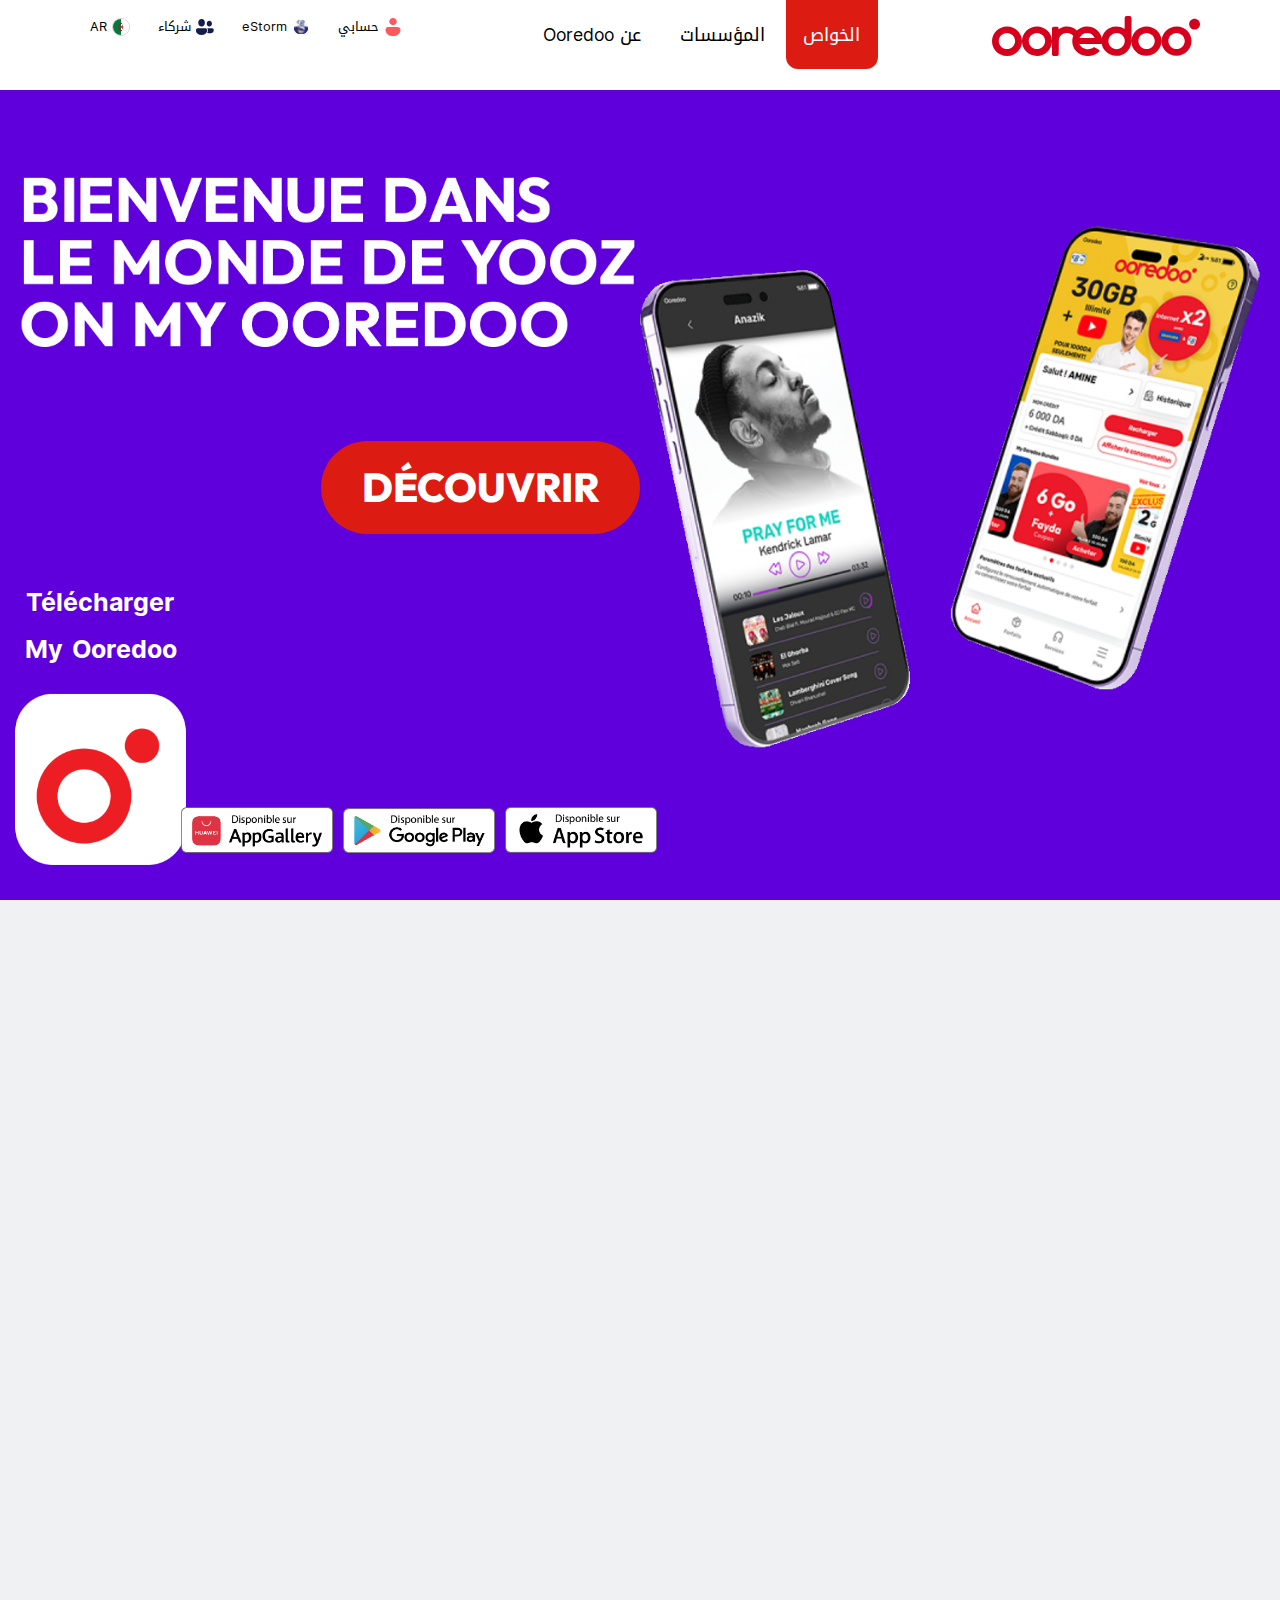
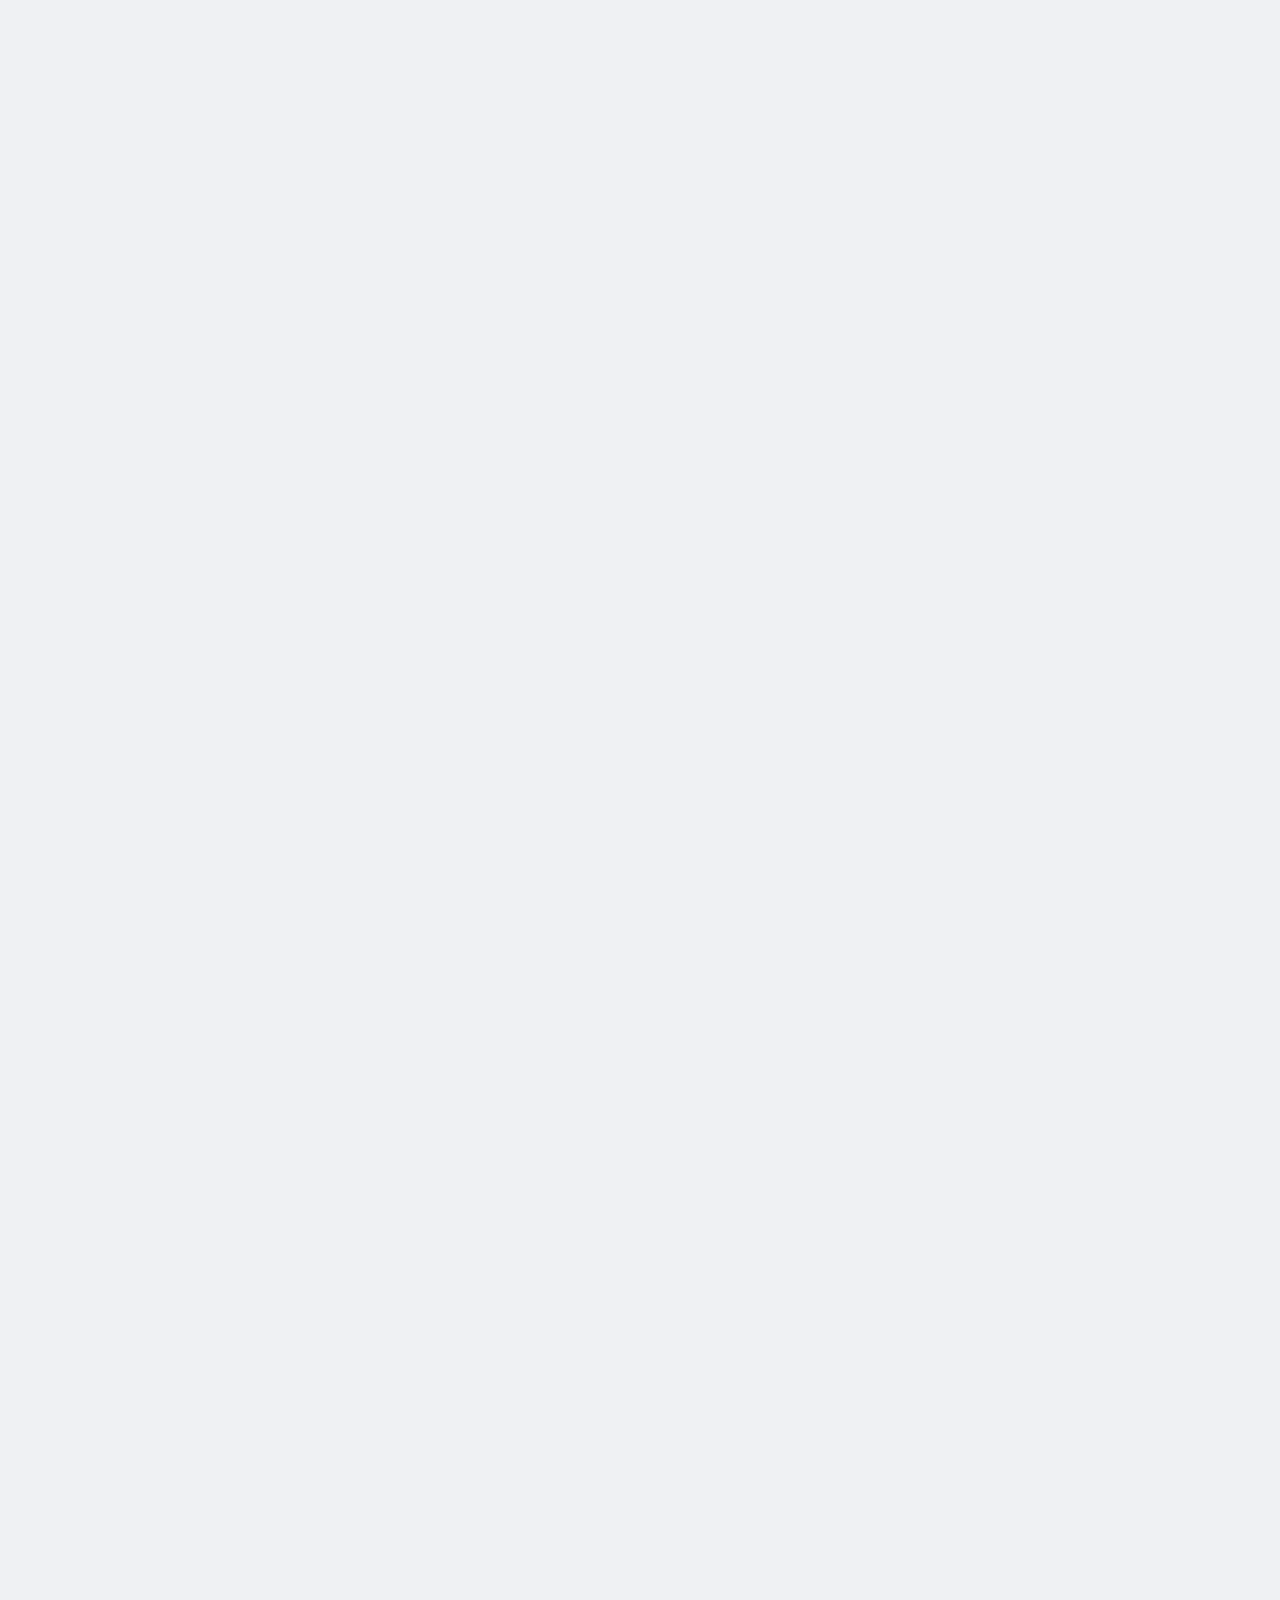
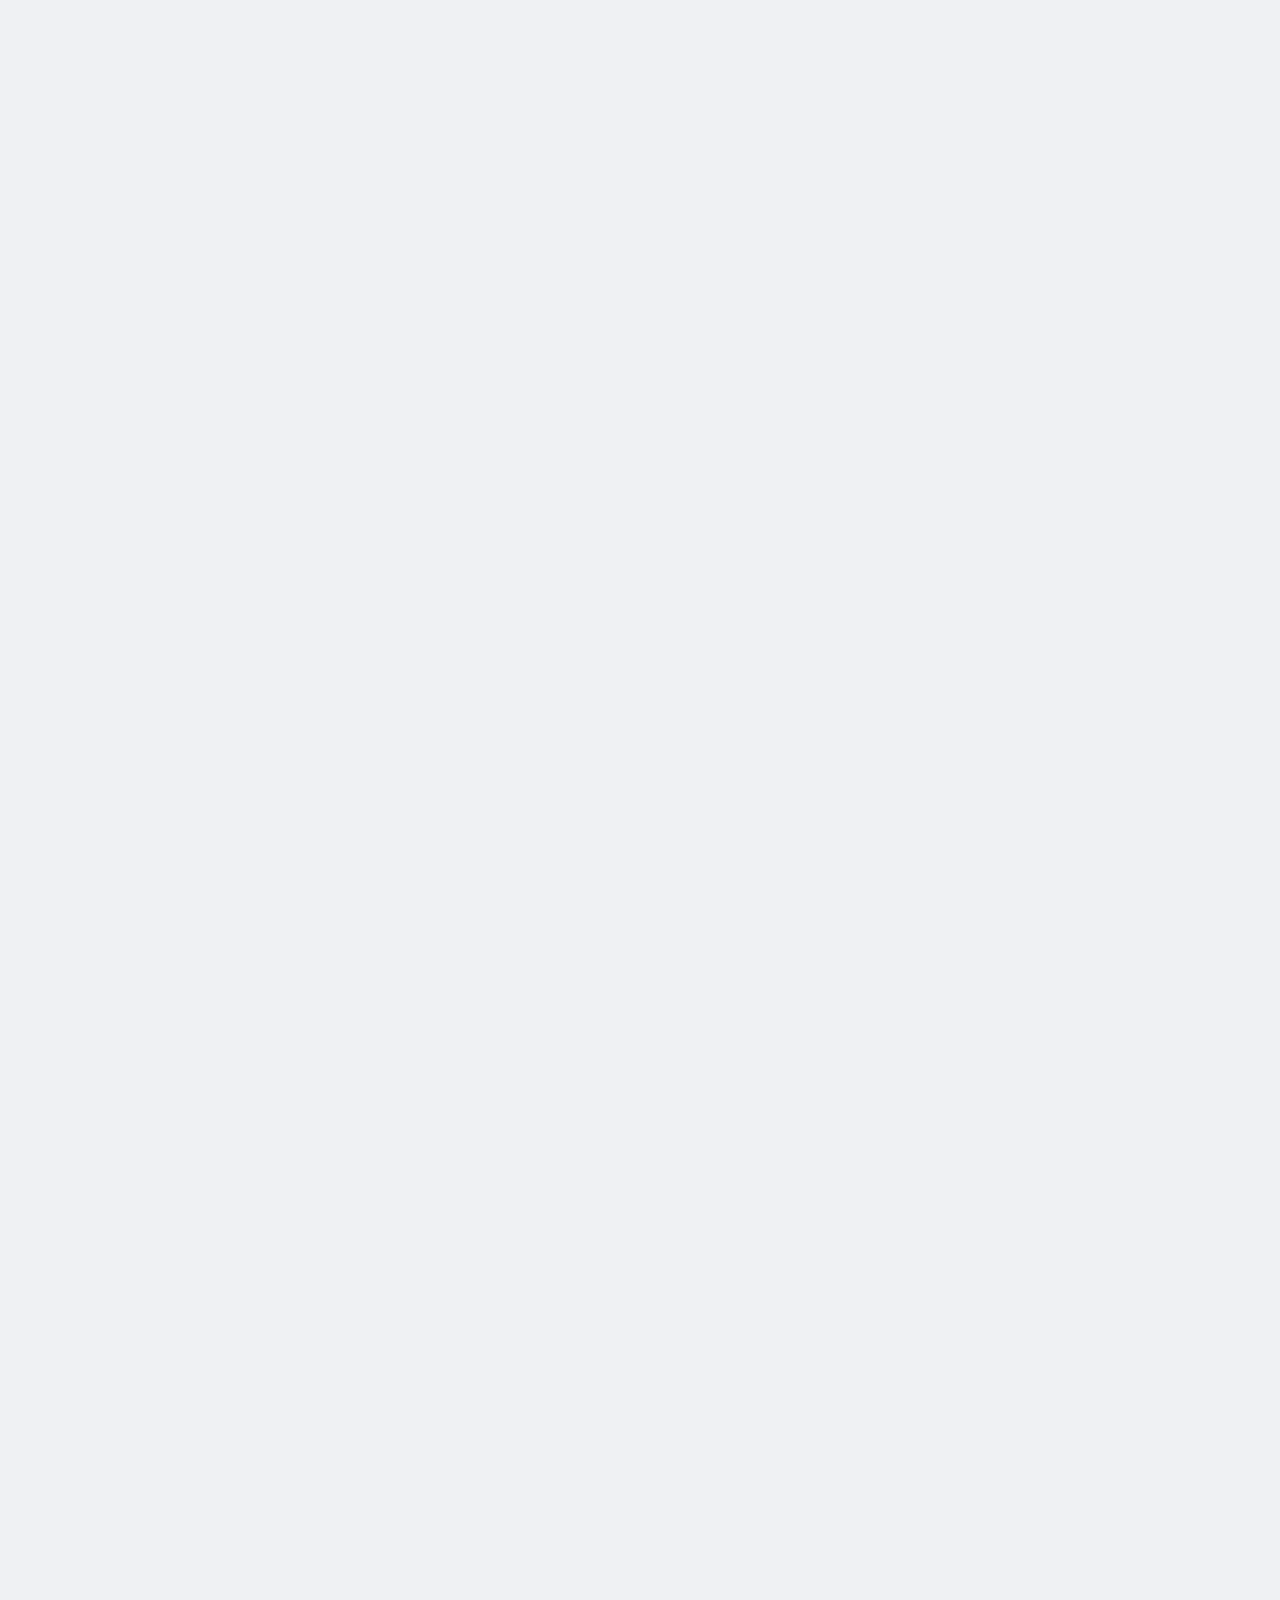
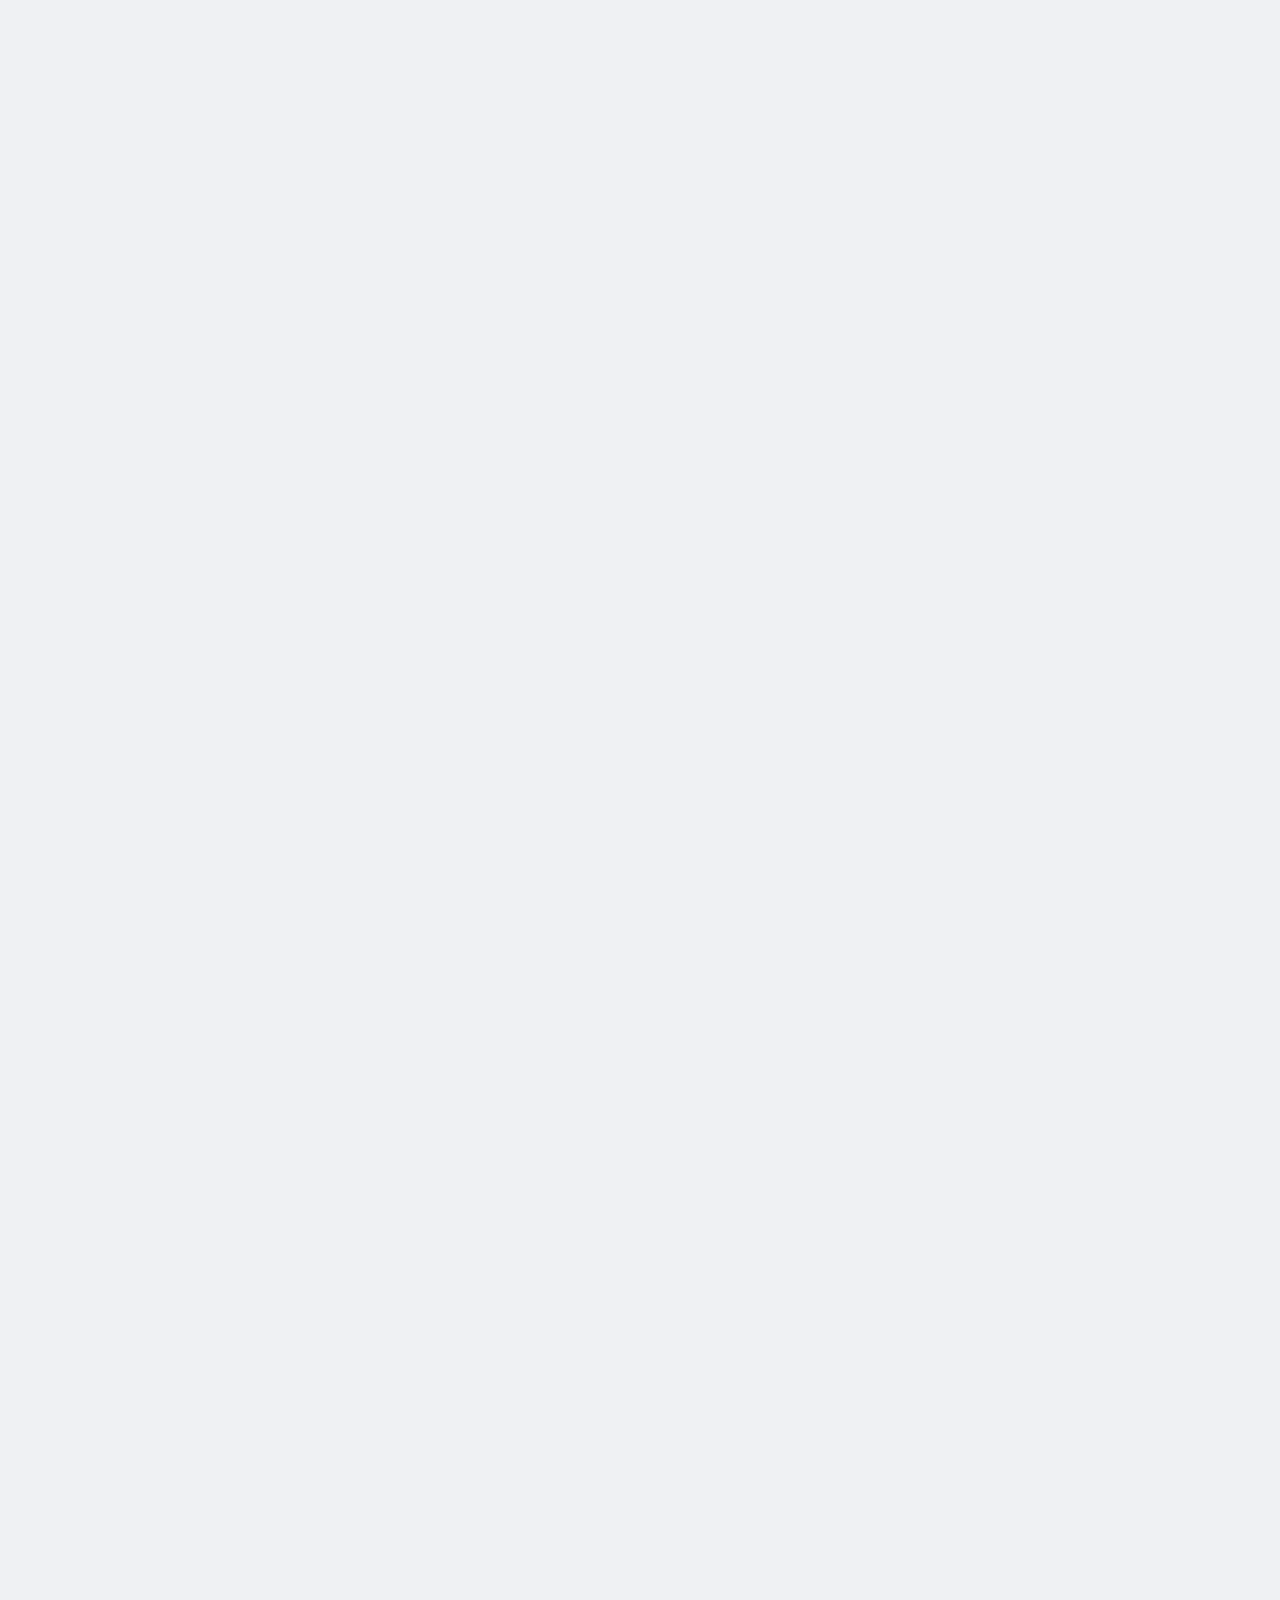
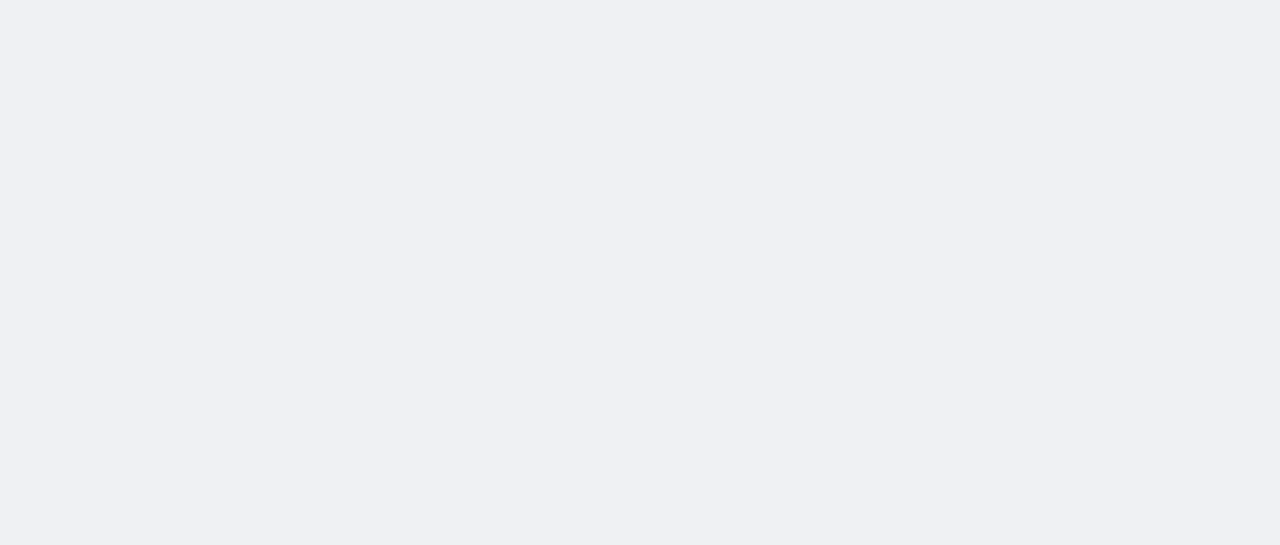
==== ar/index.html @ 3e43a392 "Merge pull request #1 from lateamdz/yooz-28-4-2024" ====
<!DOCTYPE html><html lang="en"><head><meta charSet="utf-8"/><meta name="viewport" content="width=device-width, initial-scale=1"/><link rel="preload" as="image" href="/images/logo-ooredoo.svg"/><link rel="preload" as="image" href="/images/navbar/persons.svg"/><link rel="preload" as="image" href="/images/navbar/e-strom.svg"/><link rel="preload" as="image" href="/images/navbar/partners.svg"/><link rel="preload" as="image" href="/images/navbar/flag_of_algeria_small.png"/><link rel="preload" as="image" href="/images/banner_title.png"/><link rel="preload" as="image" href="/images/banner_phone.png"/><link rel="preload" as="image" href="/images/my-ooredoo.png"/><link rel="preload" as="image" href="/images/store_apple_white.png"/><link rel="preload" as="image" href="/images/store_google_white.png"/><link rel="stylesheet" href="/_next/static/css/d9da07597d0431fe.css" data-precedence="next"/><link rel="preload" as="script" fetchPriority="low" href="/_next/static/chunks/webpack-38ccab6415eed300.js"/><script src="/_next/static/chunks/fd9d1056-86a7a8de46c326ec.js" async=""></script><script src="/_next/static/chunks/23-68273f70ae8af9aa.js" async=""></script><script src="/_next/static/chunks/main-app-61eb7ca8cb9586cb.js" async=""></script><script src="/_next/static/chunks/546-9a7aee9e8267de21.js" async=""></script><script src="/_next/static/chunks/app/ar/index/page-fe41f620fe5f45c9.js" async=""></script><link rel="preload" as="image" href="/images/store_huawei_white.png"/><link rel="preload" as="image" href="/images/store_apple.svg"/><link rel="preload" as="image" href="/images/store_google.svg"/><link rel="preload" as="image" href="/images/store_huawei.svg"/><link rel="preload" as="image" href="/images/number_2.svg"/><link rel="preload" as="image" href="/images/number_3.svg"/><link rel="preload" as="image" href="/images/number_4.svg"/><link rel="preload" as="image" href="/images/btn-previous.png"/><link rel="preload" as="image" href="/images/btn-next.png"/><link rel="preload" as="image" href="/images/bundles-icons/internet.png"/><link rel="preload" as="image" href="/images/bundles-icons/onnet.png"/><link rel="preload" as="image" href="/images/bundles-icons/offnet.png"/><link rel="preload" as="image" href="/images/bundles-icons/sms.png"/><link rel="preload" as="image" href="/images/bundles-icons/facebook.png"/><link rel="preload" as="image" href="/images/bundles-icons/youtube.png"/><link rel="preload" as="image" href="/images/bundles-icons/tiktok.png"/><link rel="preload" as="image" href="/images/bundles-icons/instagram.png"/><link rel="preload" as="image" href="/images/bundles-icons/anazik.png"/><link rel="preload" as="image" href="/images/bundles-icons/anaflix.png"/><link rel="preload" as="image" href="/images/bundles-icons/anazik_anaflix.png"/><link rel="preload" as="image" href="/images/yooz-checkmark.svg"/><link rel="preload" as="image" href="/images/telephone.png"/><link rel="preload" as="image" href="/images/screens/1_ar.png"/><link rel="preload" as="image" href="/images/snap-logo.png"/><link rel="preload" as="image" href="/images/screens/2_ar.png"/><link rel="preload" as="image" href="/images/screens/4_ar.png"/><link rel="preload" as="image" href="/images/screens/laffaire_ar.png"/><link rel="preload" as="image" href="/images/collapse-arrow.svg"/><link rel="preload" as="image" href="/images/footer/facebook.png"/><link rel="preload" as="image" href="/images/footer/XLogo.png"/><link rel="preload" as="image" href="/images/footer/Youtube.png"/><link rel="preload" as="image" href="/images/footer/Instagram.png"/><link rel="preload" as="image" href="/images/footer/LinkedIn.png"/><link rel="preload" as="image" href="/images/footer/Tiktok.png"/><link rel="preload" as="image" href="/images/footer/snapchat.png"/><title>Yooz</title><link rel="icon" href="/favicon.ico" type="image/x-icon" sizes="200x200"/><script src="/_next/static/chunks/polyfills-78c92fac7aa8fdd8.js" noModule=""></script></head><body class="__className_aaf875"><div class="ltm-container ltm-navbar"><div class="ltm-navbar-container"><img src="/images/logo-ooredoo.svg" alt="logo-ooredoo" class="logo-ooredoo"/><div class="ltm-main-links"><a href="https://ooredoo.dz/ar/particuliers" class="ltm-navbar-link ltm-navbar-link-active">الخواص</a><a href="https://ooredoo.dz/ar/entreprises" class="ltm-navbar-link">المؤسسات</a><a href="https://ooredoo.dz/ar/tout-sur-ooredoo" class="ltm-navbar-link">عن Ooredoo</a></div><div class="ltm-navbar-features"><a href="https://my.ooredoo.dz/ODZ_Login/" class="ltm-navbar-link"><img src="/images/navbar/persons.svg" alt="my-ooredoo"/><span>حسابي</span></a><a href="https://apps.ooredoo.dz/e-payment/payment/public/" class="ltm-navbar-link"><img src="/images/navbar/e-strom.svg" alt="eStorm"/><span>eStorm</span></a><a href="https://appstorm.ooredoo.dz/appstorm/login" class="ltm-navbar-link"><img src="/images/navbar/partners.svg" alt="Partenaires"/><span>شركاء</span></a> <a href="/fr/" class="ltm-navbar-link ltm-language"><img src="/images/navbar/flag_of_algeria_small.png" alt="my-ooredoo"/><span>AR</span></a></div></div></div><div class="ltm-banner-section"><div class="ltm-banner-container"><div class="ltm-banner-text"><img src="/images/banner_title.png" alt="banner-title"/></div><div class="ltm-banner-phones"><img src="/images/banner_phone.png" alt="banner-phone"/></div><div class="ltm-banner-cta"><a href="/#">découvrir</a></div><div class="ltm-banner-app"><div>Télécharger <span class="ltm-nowrap">My Ooredoo</span></div><img src="/images/my-ooredoo.png" alt="banner-title"/></div><div class="ltm-banner-download"><a href="https://apps.apple.com/dz/app/my-ooredoo-algeria/id1644340373" target="_blank"><img src="/images/store_apple_white.png" alt="My Ooredoo sur Apple Store"/></a><a href="https://play.google.com/store/apps/details?id=com.algeria.selfcare.app.android" target="_blank"><img src="/images/store_google_white.png" alt="My Ooredoo sur Google Play"/></a><a href="https://appgallery.huawei.com/app/C107690933" target="_blank"><img src="/images/store_huawei_white.png" alt="My Ooredoo sur AppGallery"/></a></div></div></div><div class="ltm-container ltm-white-section"><h1 class="text-uppercase">التعريف</h1><div class="ltm-white-section-body"><div class="ltm-presentation-section"><iframe width="560" class="ltm-youtube-video" src="https://www.youtube.com/embed/3Wfdbr8EODk" frameBorder="0" allow="accelerometer; autoplay; clipboard-write; encrypted-media; gyroscope; picture-in-picture" allowFullScreen="" title="Embedded YouTube video"></iframe><div class="ltm-presentation-text"><p>YOOZ عبارة عن عرض مسبق الدفع بدون التزام لمنحك العديد من المزايا على غرار<strong> اختيار رقم هاتفك ، تشكيل اختيارك حسب احتياجك ، الاستفادة من سناب شات مجانا </strong>و الحصول على<strong> حجم انترنت مهدى </strong>بعد دعوة صديق على التطبيق<strong class="ltm-text-red"> My Ooredoo </strong></p><div class="ltm-presentation-download"><strong class="text-uppercase">حملوا التطبيق</strong><div class="ltm-banner-download"><a href="https://apps.apple.com/dz/app/my-ooredoo-algeria/id1644340373" target="_blank"><img src="/images/store_apple.svg" alt="My Ooredoo sur Apple Store"/></a><a href="https://play.google.com/store/apps/details?id=com.algeria.selfcare.app.android" target="_blank"><img src="/images/store_google.svg" alt="My Ooredoo sur Google Play"/></a><a href="https://appgallery.huawei.com/app/C107690933" target="_blank"><img src="/images/store_huawei.svg" alt="My Ooredoo sur AppGallery"/></a></div></div></div></div></div></div><div class="ltm-container ltm-white-section ltm-choose-number-container-section"><h1 class="text-uppercase">في YOOZ<br/>أنتم تختارون!</h1><div class="ltm-white-section-body"><div class="ltm-choose-number-section"><div class="ltm-choose-number-description"><p>اختاروا رقم هاتفكم</p></div><div class="ltm-carousel ltm-rtl" style="direction:rtl"><div class="ltm-carousel-slider" style="transform:translateX( 0% );width:400%"><div class="ltm-carousel-item ltm-step-active" style="width:25%;z-index:4"><div class="ltm-step-element"><div class="ltm-choose-number-card" style="z-index:4"><span class="ltm-number-card-header">01<!-- -->.</span><div class="ltm-number-card-body"><span class="ltm-number-card-text"> حملوا تطبيق My Ooredoo</span><div class="ltm-number-card-main-image"><div class="ltm-choose-number-links"><a href="https://apps.apple.com/dz/app/my-ooredoo-algeria/id1644340373" target="_blank"><img src="/images/store_apple.svg" alt="My Ooredoo sur Apple Store"/></a><a href="https://play.google.com/store/apps/details?id=com.algeria.selfcare.app.android" target="_blank"><img src="/images/store_google.svg" alt="My Ooredoo sur Google Play"/></a><a href="https://appgallery.huawei.com/app/C107690933" target="_blank"><img src="/images/store_huawei.svg" alt="My Ooredoo sur AppGallery"/></a></div></div></div></div></div></div><div class="ltm-carousel-item ltm-step-hidden" style="width:25%;z-index:3"><div class="ltm-step-element"><div class="ltm-choose-number-card" style="z-index:3"><span class="ltm-number-card-header">02<!-- -->.</span><div class="ltm-number-card-body"><span class="ltm-number-card-text">شكلوا رقم هاتفكم</span><div class="ltm-number-card-main-image"><img src="/images/number_2.svg" alt="2" class="ltm-number-image-2"/></div></div></div></div></div><div class="ltm-carousel-item ltm-step-hidden" style="width:25%;z-index:2"><div class="ltm-step-element"><div class="ltm-choose-number-card" style="z-index:2"><span class="ltm-number-card-header">03<!-- -->.</span><div class="ltm-number-card-body"><span class="ltm-number-card-text">قوموا بادخال معلوماتكم</span><div class="ltm-number-card-main-image"><img src="/images/number_3.svg" alt="3" class="ltm-number-image-3"/></div></div></div></div></div><div class="ltm-carousel-item ltm-step-hidden" style="width:25%;z-index:1"><div class="ltm-step-element"><div class="ltm-choose-number-card" style="z-index:1"><span class="ltm-number-card-header">04<!-- -->.</span><div class="ltm-number-card-body"><span class="ltm-number-card-text">استفيدوا من حجم انترنت مضاعف عند استلام SIM الخاصة بكم</span><div class="ltm-number-card-main-image"><img src="/images/number_4.svg" alt="4" class="ltm-number-image-4"/></div></div></div></div></div></div><button class="ltm-carousel-btn-prev"><img src="/images/btn-previous.png" alt="carousel-prev"/></button><button class="ltm-carousel-btn-next" disabled=""><img src="/images/btn-next.png" alt="carousel-prev"/></button></div></div></div></div><div class="ltm-container ltm-white-section ltm-pack-bundles-container"><h1 class="text-uppercase">قوموا بتشكيل اشتراككم حسب رغبتكم</h1><div class="ltm-white-section-body"><div class="ltm-pack-bundles"><div class="ltm-header"><div class="ltm-title"><span>إختر <span class="text-bundle">الصلاحية</span></span></div><div class="ltm-radios"><label class="custom-radio"><input type="radio" name="duration" checked="" value="monthly"/><i></i> <span class="radio-text">30 يوم</span></label><label class="custom-radio"><input type="radio" name="duration" value="bi_weekly"/><i></i> <span class="radio-text">15 يوم</span></label><label class="custom-radio"><input type="radio" name="duration" value="weekly"/><i></i> <span class="radio-text">7 أيام</span></label></div></div><div class="ltm-slider-list"><div class="ltm-slider"><div class="ltm-slider-title"><img src="/images/bundles-icons/internet.png" alt="انترنت"/>انترنت</div><div class="ltm-slider-input custom-range"><input style="background:linear-gradient(to left, var(--ltm-color-special) 5.555555555555555%, var(--ltm-color-special) 5.555555555555555%, #CBCBCBFF 0%, #CBCBCBFF 100%)" type="range" min="0" max="18" value="1"/></div><div class="ltm-slider-values"><span style="direction:ltr">1<!-- --> <!-- -->Go</span><span>130<!-- --> <!-- -->دج</span></div></div><div class="ltm-slider"><div class="ltm-slider-title"><img src="/images/bundles-icons/onnet.png" alt="مكالمات نحو Ooredoo"/>مكالمات نحو Ooredoo</div><div class="ltm-slider-input custom-range"><input style="background:linear-gradient(to left, var(--ltm-color-special) 14.285714285714286%, var(--ltm-color-special) 14.285714285714286%, #CBCBCBFF 0%, #CBCBCBFF 100%)" type="range" min="0" max="7" value="1"/></div><div class="ltm-slider-values"><span style="direction:ltr">10<!-- --> <!-- -->دقيقة</span><span>20<!-- --> <!-- -->دج</span></div></div><div class="ltm-slider"><div class="ltm-slider-title"><img src="/images/bundles-icons/offnet.png" alt="مكالمات نحو الشبكات الأخرى"/>مكالمات نحو الشبكات الأخرى</div><div class="ltm-slider-input custom-range"><input style="background:linear-gradient(to left, var(--ltm-color-special) 12.5%, var(--ltm-color-special) 12.5%, #CBCBCBFF 0%, #CBCBCBFF 100%)" type="range" min="0" max="8" value="1"/></div><div class="ltm-slider-values"><span style="direction:ltr">10<!-- --> <!-- -->دقيقة</span><span>30<!-- --> <!-- -->دج</span></div></div><div class="ltm-slider"><div class="ltm-slider-title"><img src="/images/bundles-icons/sms.png" alt="رسائل قصيرة"/>رسائل قصيرة</div><div class="ltm-slider-input custom-range"><input style="background:linear-gradient(to left, var(--ltm-color-special) 14.285714285714286%, var(--ltm-color-special) 14.285714285714286%, #CBCBCBFF 0%, #CBCBCBFF 100%)" type="range" min="0" max="7" value="1"/></div><div class="ltm-slider-values"><span style="direction:ltr">10<!-- --> <!-- -->رسالة</span><span>30<!-- --> <!-- -->دج</span></div></div></div><div class="ltm-extra"><div class="ltm-title-extra"><span>اختاروا <span class="text-bundle">المزايا الإضافية</span></span></div><div class="ltm-extra-items"><div class="ltm-extra-item"><img src="/images/bundles-icons/offnet.png" alt="50 دقيقة"/><span class="check-text"><span>50 دقيقة</span><span>+ <!-- -->100<!-- --> <!-- -->دج</span></span><label class="custom-checkbox"><input type="checkbox" value="100"/><i></i></label></div><div class="ltm-extra-item"><img src="/images/bundles-icons/facebook.png" alt="فايسبوك و مسنجر"/><span class="check-text"><span>فايسبوك و مسنجر</span><span>+ <!-- -->200<!-- --> <!-- -->دج</span></span><label class="custom-checkbox"><input type="checkbox" value="200"/><i></i></label></div><div class="ltm-extra-item"><img src="/images/bundles-icons/internet.png" alt="+2Go انترنت"/><span class="check-text"><span>+2Go انترنت</span><span>+ <!-- -->200<!-- --> <!-- -->دج</span></span><label class="custom-checkbox"><input type="checkbox" value="200"/><i></i></label></div><div class="ltm-extra-item"><img src="/images/bundles-icons/sms.png" alt="50 SMS to All"/><span class="check-text"><span>50 SMS to All</span><span>+ <!-- -->100<!-- --> <!-- -->دج</span></span><label class="custom-checkbox"><input type="checkbox" value="100"/><i></i></label></div><div class="ltm-extra-item"><img src="/images/bundles-icons/youtube.png" alt="يوتوب"/><span class="check-text"><span>يوتوب</span><span>+ <!-- -->200<!-- --> <!-- -->دج</span></span><label class="custom-checkbox"><input type="checkbox" value="200"/><i></i></label></div><div class="ltm-extra-item"><img src="/images/bundles-icons/tiktok.png" alt="تيك توك"/><span class="check-text"><span>تيك توك</span><span>+ <!-- -->200<!-- --> <!-- -->دج</span></span><label class="custom-checkbox"><input type="checkbox" value="200"/><i></i></label></div><div class="ltm-extra-item"><img src="/images/bundles-icons/instagram.png" alt="انستغرام"/><span class="check-text"><span>انستغرام</span><span>+ <!-- -->200<!-- --> <!-- -->دج</span></span><label class="custom-checkbox"><input type="checkbox" value="200"/><i></i></label></div><div class="ltm-extra-item"><img src="/images/bundles-icons/anazik.png" alt="ANAZIK"/><span class="check-text"><span>ANAZIK</span><span>+ <!-- -->250<!-- --> <!-- -->دج</span></span><label class="custom-checkbox"><input type="checkbox" value="250"/><i></i></label></div><div class="ltm-extra-item"><img src="/images/bundles-icons/anaflix.png" alt="ANAFLIX"/><span class="check-text"><span>ANAFLIX</span><span>+ <!-- -->300<!-- --> <!-- -->دج</span></span><label class="custom-checkbox"><input type="checkbox" value="300"/><i></i></label></div><div class="ltm-extra-item"><img src="/images/bundles-icons/anazik_anaflix.png" alt="ANAZIK + ANAFLIX"/><span class="check-text"><span>ANAZIK + ANAFLIX</span><span>+ <!-- -->450<!-- --> <!-- -->دج</span></span><label class="custom-checkbox"><input type="checkbox" value="450"/><i></i></label></div></div></div><div class="ltm-final-price"><div class="ltm-total-sum ">سعر الاشتراك <span class="text-bundle">210<!-- --> <!-- -->دج</span></div></div></div></div></div><div class="ltm-container ltm-white-section"><h1 class="text-uppercase">قوموا باختيار اشتراك YOOZ موجود</h1><div class="ltm-white-section-body"><div class="ltm-yooz-forfait-section"><div class="ltm-carousel ltm-rtl" style="direction:rtl"><div class="ltm-carousel-slider" style="transform:translateX( 14.285714285714285% );width:700%"><div class="ltm-carousel-item ltm-step-hidden" style="width:14.285714285714286%;z-index:7"><div class="ltm-step-element"><div class="ltm-yooz-forfait-card"><h2 class="ltm-yooz-card-header">YOOZ <!-- -->1000</h2><h3 class="ltm-yooz-card-duration">صالح مدة 30 يوم</h3><h3 class="ltm-yooz-card-main-option">15Go إنترنت</h3><ul class="ltm-yooz-card-options"><li><img src="/images/yooz-checkmark.svg" alt="check-mark"/>Ooredoo مكالمات ورسائل قصيرة نحو</li><li><img src="/images/yooz-checkmark.svg" alt="check-mark"/>100 دقيقة نحو الشبكات الأخرى</li></ul><h2 class="ltm-yooz-card-price">1000<!-- --> <!-- -->دج</h2></div></div></div><div class="ltm-carousel-item ltm-step-active" style="width:14.285714285714286%;z-index:6"><div class="ltm-step-element"><div class="ltm-yooz-forfait-card"><h2 class="ltm-yooz-card-header">YOOZ <!-- -->1500</h2><h3 class="ltm-yooz-card-duration">صالح مدة 30 يوم</h3><h3 class="ltm-yooz-card-main-option">30Go إنترنت </h3><ul class="ltm-yooz-card-options"><li><img src="/images/yooz-checkmark.svg" alt="check-mark"/>Ooredoo مكالمات ورسائل قصيرة نحو</li><li><img src="/images/yooz-checkmark.svg" alt="check-mark"/>فايسبوك وماسنجر غير محدودين</li><li><img src="/images/yooz-checkmark.svg" alt="check-mark"/>150 دقيقة نحو الشبكات الأخرى</li></ul><h2 class="ltm-yooz-card-price">1500<!-- --> <!-- -->دج</h2></div></div></div><div class="ltm-carousel-item ltm-step-hidden" style="width:14.285714285714286%;z-index:5"><div class="ltm-step-element"><div class="ltm-yooz-forfait-card"><h2 class="ltm-yooz-card-header">YOOZ <!-- -->500</h2><h3 class="ltm-yooz-card-duration">صالح مدة 30 يوم</h3><h3 class="ltm-yooz-card-main-option">5Go إنترنت<br/>+ 2Go حجم إنترنت إضافي</h3><ul class="ltm-yooz-card-options"><li><img src="/images/yooz-checkmark.svg" alt="check-mark"/>50 دقيقة نحو الشبكات الأخرى</li><li><img src="/images/yooz-checkmark.svg" alt="check-mark"/>50 رسالة قصيرة نحو Ooredoo</li></ul><h2 class="ltm-yooz-card-price">500<!-- --> <!-- -->دج</h2></div></div></div><div class="ltm-carousel-item ltm-step-hidden" style="width:14.285714285714286%;z-index:4"><div class="ltm-step-element"><div class="ltm-yooz-forfait-card"><h2 class="ltm-yooz-card-header">YOOZ <!-- -->300</h2><h3 class="ltm-yooz-card-duration">صالح مدة 15 يوم</h3><h3 class="ltm-yooz-card-main-option">3Go إنترنت </h3><ul class="ltm-yooz-card-options"><li><img src="/images/yooz-checkmark.svg" alt="check-mark"/>30 رسالة قصيرة نحو Ooredoo</li><li><img src="/images/yooz-checkmark.svg" alt="check-mark"/>30 دقيقة نحو الشبكات الأخرى</li></ul><h2 class="ltm-yooz-card-price">300<!-- --> <!-- -->دج</h2></div></div></div><div class="ltm-carousel-item ltm-step-hidden" style="width:14.285714285714286%;z-index:3"><div class="ltm-step-element"><div class="ltm-yooz-forfait-card"><h2 class="ltm-yooz-card-header">YOOZ <!-- -->200</h2><h3 class="ltm-yooz-card-duration">صالح مدة يوم واحد</h3><h3 class="ltm-yooz-card-main-option">2.5Go إنترنت </h3><ul class="ltm-yooz-card-options"><li><img src="/images/yooz-checkmark.svg" alt="check-mark"/>Ooredoo مكالمات ورسائل قصيرة غير محدودين نحو</li><li><img src="/images/yooz-checkmark.svg" alt="check-mark"/>فايسبوك وماسنجر ويوتيوب غير محدودين</li><li><img src="/images/yooz-checkmark.svg" alt="check-mark"/>40 دقيقة نحو الشبكات الأخرى</li></ul><h2 class="ltm-yooz-card-price">200<!-- --> <!-- -->دج</h2></div></div></div><div class="ltm-carousel-item ltm-step-hidden" style="width:14.285714285714286%;z-index:2"><div class="ltm-step-element"><div class="ltm-yooz-forfait-card"><h2 class="ltm-yooz-card-header">YOOZ <!-- -->100</h2><h3 class="ltm-yooz-card-duration">صالح مدة يوم واحد</h3><h3 class="ltm-yooz-card-main-option">1Go إنترنت </h3><ul class="ltm-yooz-card-options"><li><img src="/images/yooz-checkmark.svg" alt="check-mark"/>Ooredoo مكالمات ورسائل قصيرة غير محدودين نحو</li><li><img src="/images/yooz-checkmark.svg" alt="check-mark"/>فايسبوك وماسنجر غير محدودين</li><li><img src="/images/yooz-checkmark.svg" alt="check-mark"/>10 دقيقة نحو الشبكات الأخرى</li></ul><h2 class="ltm-yooz-card-price">100<!-- --> <!-- -->دج</h2></div></div></div><div class="ltm-carousel-item ltm-step-hidden" style="width:14.285714285714286%;z-index:1"><div class="ltm-step-element"><div class="ltm-yooz-forfait-card"><h2 class="ltm-yooz-card-header">YOOZ <!-- -->30</h2><h3 class="ltm-yooz-card-duration">صالح مدة يوم واحد</h3><h3 class="ltm-yooz-card-main-option">200Mo إنترنت </h3><ul class="ltm-yooz-card-options"><li><img src="/images/yooz-checkmark.svg" alt="check-mark"/>فايسبوك وماسنجر غير محدودين</li></ul><h2 class="ltm-yooz-card-price">30<!-- --> <!-- -->دج</h2></div></div></div></div><div class="ltm-step-indicator"><div class="ltm-carousel-item-step "></div><div class="ltm-carousel-item-step ltm-step-active"></div><div class="ltm-carousel-item-step "></div><div class="ltm-carousel-item-step "></div><div class="ltm-carousel-item-step "></div><div class="ltm-carousel-item-step "></div><div class="ltm-carousel-item-step "></div></div><button class="ltm-carousel-btn-prev"><img src="/images/btn-previous.png" alt="carousel-prev"/></button><button class="ltm-carousel-btn-next"><img src="/images/btn-next.png" alt="carousel-prev"/></button></div></div></div></div><div class="ltm-container ltm-white-section"><h1 class="text-uppercase">سناب شات مجاني كل يوم</h1><div class="ltm-white-section-body"><div class="ltm-snapchat-section"><div class="ltm-snapchat-description"><p>استفيدوا من سناب شات مجاني كل يوم على تطبيق My Ooredoo</p></div><div class="ltm-carousel ltm-rtl" style="direction:rtl"><div class="ltm-carousel-slider" style="transform:translateX( 0% );width:300%"><div class="ltm-carousel-item ltm-step-active" style="width:33.333333333333336%;z-index:3"><div class="ltm-step-element"><div class="ltm-offer-carousel-element"><div class="ltm-screen"><img src="/images/telephone.png" alt="snap-screen-phone" class="ltm-phone-foreground"/><img src="/images/screens/1_ar.png" alt="snap-screen-0" class="ltm-phone-img"/></div><div class="ltm-step-text"><p>اضغطوا على الصور الدوارة في الصفحة الرئيسية</p><img src="/images/snap-logo.png" alt="" class="ltm-snapchat-logo"/></div></div></div></div><div class="ltm-carousel-item ltm-step-hidden" style="width:33.333333333333336%;z-index:2"><div class="ltm-step-element"><div class="ltm-offer-carousel-element"><div class="ltm-screen"><img src="/images/telephone.png" alt="snap-screen-phone" class="ltm-phone-foreground"/><img src="/images/screens/2_ar.png" alt="snap-screen-1" class="ltm-phone-img"/></div><div class="ltm-step-text"><p>اضفطوا على «تشغيل الآن» للاستفادة من سناب شات مجانا مدة 24 يوم</p><img src="/images/snap-logo.png" alt="" class="ltm-snapchat-logo"/></div></div></div></div><div class="ltm-carousel-item ltm-step-hidden" style="width:33.333333333333336%;z-index:1"><div class="ltm-step-element"><div class="ltm-offer-carousel-element"><div class="ltm-screen"><img src="/images/telephone.png" alt="snap-screen-phone" class="ltm-phone-foreground"/><img src="/images/screens/4_ar.png" alt="snap-screen-2" class="ltm-phone-img"/></div><div class="ltm-step-text"><p>عودوا غدا للاستقادة منه مرة أخرى !</p><img src="/images/snap-logo.png" alt="" class="ltm-snapchat-logo"/></div></div></div></div></div><div class="ltm-step-indicator"><div class="ltm-carousel-item-step ltm-step-active"></div><div class="ltm-carousel-item-step "></div><div class="ltm-carousel-item-step "></div></div><button class="ltm-carousel-btn-prev"><img src="/images/btn-previous.png" alt="carousel-prev"/></button><button class="ltm-carousel-btn-next" disabled=""><img src="/images/btn-next.png" alt="carousel-prev"/></button></div></div></div></div><div class="ltm-container ltm-white-section"><h1 class="text-uppercase">خدمة l&#x27;affaire</h1><div class="ltm-white-section-body"><div class="ltm-service-laffair-section"><div class="ltm-service-laffair-description"><p>استفيدوا من تخفيضات استثنائية تصل إلى <em class="ltm-text-red text-bold">%70-</em> في ركن « L&#x27;AFFAIRE »</p></div><div class="ltm-carousel ltm-rtl" style="direction:rtl"><div class="ltm-carousel-slider" style="transform:translateX( 0% );width:100%"><div class="ltm-carousel-item ltm-step-active" style="width:100%;z-index:1"><div class="ltm-step-element"><div class="ltm-offer-carousel-element"><div class="ltm-screen"><img src="/images/telephone.png" alt="snap-screen-phone" class="ltm-phone-foreground"/><img src="/images/screens/laffaire_ar.png" alt="snap-screen-0" class="ltm-phone-img"/></div><div class="ltm-step-text"><p>اضغطوا على ركن <strong>« L&#x27;AFFAIRE »</strong> في الصور الدوارة<br/><br/>و استفيدوا من تخفيضات مهداة على الفئات (مطاعم ، الاستجمام ، الخدمات ، الصحة...)</p></div></div></div></div></div></div></div></div></div><div class="ltm-container ltm-white-section ltm-faq-container-section"><h1 class="text-uppercase">الأسئلة الشائعة</h1><div class="ltm-white-section-body"><div class="ltm-faq-section"><div class="ltm-collapse-faq "><div class="ltm-collapse-question"><span>ما هو عرض YOOZ؟</span><img src="/images/collapse-arrow.svg" alt="collapse-arrow"/></div><div class="ltm-expandable-container  "><div class="ltm-expandable-content" style="min-height:0"><div class="ltm-collapse-answer">YOOZ عرض مسبق الدفع بدون التزام مع العديد من المزايا من اختيار رقم الهاتف، وتشكيل الاشتراك حسب الرغبة، وسناب شات مجانا وحجم الإنترنت المهدى بعد دعوة صديق للانضمام على تطبيق My Ooredoo.<br/>انضموا إلى عرض YOOZ وحمّلوا تطبيق My Ooredoo!</div></div></div></div><div class="ltm-collapse-faq "><div class="ltm-collapse-question"><span>ما هي المزايا التي يمنحها عرض YOOZ؟</span><img src="/images/collapse-arrow.svg" alt="collapse-arrow"/></div><div class="ltm-expandable-container  "><div class="ltm-expandable-content" style="min-height:0"><div class="ltm-collapse-answer">في عرض YOOZ، المتوفّر على My Ooredoo، يمكنكم:<br/>- تشكيل اشتراككم حسب الرغبة، وذلك باختيار حجم الإنترنت، والمكالمات نحو Ooredoo والشبكات الأخرى، والرسائل القصيرة نحو كل الشبكات وكذا صلاحية المزايا<br/>- اختيار أحد الاشتراكات الموجودة مع إضافة مزايا من اختياركم (واتساب، يوتيوب، إنستغرام، تيك توك، وغيرها)<br/>- الاستفادة من اتصال مجاني على سناب شات وذلك بتفعيل &quot;سناب شات مجاني&quot;<br/>- الفوز بحجم إنترنت يصل إلى 30Go كل يوم<br/>- الفوز بحجم إنترنت يصل إلى 5Go صالحين مدة 7 أيام، وذلك بدعوة 5 أصدقاء للانضمام إلى My Ooredoo</div></div></div></div><div class="ltm-collapse-faq "><div class="ltm-collapse-question"><span>ما هي الميزات المتوفرة مع عرض YOOZ على تطبيق My Ooredoo؟</span><img src="/images/collapse-arrow.svg" alt="collapse-arrow"/></div><div class="ltm-expandable-container  "><div class="ltm-expandable-content" style="min-height:0"><div class="ltm-collapse-answer">مع YOOZ، يمكنكم تشغيل اشتراككم أو تجديده، والاطلاع على رصيدكم، وتشكيل اشتراككم حسب الرغبة، والاستفادة من سناب شات مجانا كل يوم، بالإضافة إلى الاطلاع على سجل الاتصالات والفوز بحجم إنترنت يصل إلى 30Go كل يوم وهذا على تطبيق My Ooredoo.</div></div></div></div><div class="ltm-collapse-faq "><div class="ltm-collapse-question"><span>ما هي المزايا المتوفرة عند شراء شريحة SIM YOOZ بعد حجزها على My Ooredoo؟</span><img src="/images/collapse-arrow.svg" alt="collapse-arrow"/></div><div class="ltm-expandable-container  "><div class="ltm-expandable-content" style="min-height:0"><div class="ltm-collapse-answer"><b>فقط</b> عند شراء أحد الاشتراك الـ 4 الرئيسية، يمكنكم الاستفادة من ضعف حجم الإنترنت:<br/>- 6Go : YOOZ 300 إنترنت + 30 دقيقة نحو كل الشبكات + 30 رسالة قصيرة نحو Ooredoo ،الكل صالح 15 يوم<br/>- 10Go : YOOZ 500 إنترنت + 4Go حجم إنترنت مهدى + 50 دقيقة نحو كل الشبكات + 30 رسالة قصيرة نحو Ooredoo ،الكل صالح 30 يوم<br/>- 30Go : YOOZ 1000 إنترنت + مكالمات و رسائل قصيرة غير محدودة نحو Ooredoo مع 100 دقيقة نحو كل الشبكات الأخرى ،الكل صالح 30 يوم<br/>- 60Go : YOOZ 1500 إنترنت + مكالمات و رسائل قصيرة غير محدودة نحو Ooredoo + فايسبوك وماسنجر غير محدودين + 150 دقيقة نحو كل الشبكات ،الكل صالح 30 يوم</div></div></div></div><div class="ltm-collapse-faq "><div class="ltm-collapse-question"><span>ما هو اشتراك YOOZ الذي تبلغ مدة صلاحيته 24 ساعة؟</span><img src="/images/collapse-arrow.svg" alt="collapse-arrow"/></div><div class="ltm-expandable-container  "><div class="ltm-expandable-content" style="min-height:0"><div class="ltm-collapse-answer"><br/>- 200Mo : YOOZ 30 إنترنت + فايسبوك وماسنجر غير محدودين<br/>- 1Go : YOOZ 100 إنترنت + مكالمات ورسائل قصيرة غير محدودين نحو Ooredoo + فايسبوك وماسنجر غير محدودين + 10 دقائق نحو الشبكات الأخرى<br/>- 2.5Go : YOOZ 200 إنترنت + مكالمات ورسائل قصيرة غير محدودين نحو Ooredoo + فايسبوك وماسنجر ويوتيوب غير محدودين + 40 دقيقة نحو الشبكات الأخرى</div></div></div></div><div class="ltm-collapse-faq "><div class="ltm-collapse-question"><span>ما هو اشتراك YOOZ الذي تبلغ مدة صلاحيته 15 يوم؟ </span><img src="/images/collapse-arrow.svg" alt="collapse-arrow"/></div><div class="ltm-expandable-container  "><div class="ltm-expandable-content" style="min-height:0"><div class="ltm-collapse-answer">- 30Go : YOOZ 300 إنترنت + 30 دقيقة نحو كل الشبكات + 30 رسالة قصيرة نحو Ooredoo</div></div></div></div><div class="ltm-collapse-faq "><div class="ltm-collapse-question"><span>ما هو اشتراك YOOZ الذي تبلغ مدة صلاحيته 30 يوم؟</span><img src="/images/collapse-arrow.svg" alt="collapse-arrow"/></div><div class="ltm-expandable-container  "><div class="ltm-expandable-content" style="min-height:0"><div class="ltm-collapse-answer">:<br/>- 5Go : YOOZ 500 إنترنت + 2Go حجم إنترنت مهدى + 50 دقيقة نحو Ooredoo رسالة+ 50 قصيرة نحو Ooredoo<br/>- 30Go : YOOZ 1000 إنترنت + مكالمات و رسائل قصيرة غير محدودة نحو Ooredoo مع 100 دقيقة نحو الشبكات الأخرى<br/>- 60Go : YOOZ 1500 إنترنت + مكالمات ورسائل قصيرة غير محدودة نحو Ooredoo + فايسبوك وماسنجر غير محدودين + 150 دقيقة نحو كل الشبكات</div></div></div></div><div class="ltm-collapse-faq "><div class="ltm-collapse-question"><span>كيف يمكنني شراء اشتراك YOOZ؟</span><img src="/images/collapse-arrow.svg" alt="collapse-arrow"/></div><div class="ltm-expandable-container  "><div class="ltm-expandable-content" style="min-height:0"><div class="ltm-collapse-answer">شراء الاشتراكات ممكن على تطبيق My Ooredoo، على الصفحة choof.ooredoo.dz، وعلى القائمتين #200* و #151*.</div></div></div></div><div class="ltm-collapse-faq "><div class="ltm-collapse-question"><span>كيف يمكنني دعوة صديق؟</span><img src="/images/collapse-arrow.svg" alt="collapse-arrow"/></div><div class="ltm-expandable-container  "><div class="ltm-expandable-content" style="min-height:0"><div class="ltm-collapse-answer">يمكنكم دعوة إلى غاية 5 من أصدقائكم وذلك بالضغط على ركن &quot;دعوة صديق&quot; على القائمة. قوموا بدعوة أصدقائكم لعيش تجربة YOOZ وذلك بتحميل التطبيق وشراء شريحة SIM واستفيدوا أنت وكل واحد من أصدقائك من 1Go صالحة لمدة 7 أيام.</div></div></div></div><div class="ltm-collapse-faq "><div class="ltm-collapse-question"><span>كيف يمكنني الاستفادة من سناب شات مجانا؟</span><img src="/images/collapse-arrow.svg" alt="collapse-arrow"/></div><div class="ltm-expandable-container  "><div class="ltm-expandable-content" style="min-height:0"><div class="ltm-collapse-answer">يمكنكم الاستفادة من سناب شات مجانا مدة 24 ساعة بتشغيل &quot;سناب شات مجاني&quot; الذي تجدونه على الصور الدوارة في الصفحة الرئيسية.</div></div></div></div><div class="ltm-collapse-faq "><div class="ltm-collapse-question"><span>هل يمكنني إجراء مكالمات نحو الخارج من اشتراكي YOOZ؟</span><img src="/images/collapse-arrow.svg" alt="collapse-arrow"/></div><div class="ltm-expandable-container  "><div class="ltm-expandable-content" style="min-height:0"><div class="ltm-collapse-answer">المكالمات نحو الخارج متوفرة وذلك باستعمال الرصيد المعبّأ.</div></div></div></div></div></div></div><div class="ltm-container ltm-footer-container"><div class="ltm-footer-top"><h3>ابقوا متّصلين</h3><div class="ltm-footer-icons"><a href="https://www.facebook.com/OoredooDZ/" target="_blank"><img src="/images/footer/facebook.png" alt="facebook-ooredoo"/></a><a href="https://twitter.com/ooredoodz" target="_blank"><img src="/images/footer/XLogo.png" alt="x-ooredoo"/></a><a href="https://www.youtube.com/user/OoredooDZ" target="_blank"><img src="/images/footer/Youtube.png" alt="youtube-ooredoo"/></a><a href="https://www.instagram.com/ooredooalgerie/" target="_blank"><img src="/images/footer/Instagram.png" alt="instagram-ooredoo"/></a><a href="https://www.linkedin.com/company/ooredoo-algerie/" target="_blank"><img src="/images/footer/LinkedIn.png" alt="linkedin-ooredoo"/></a><a href="https://www.tiktok.com/@ooredooalgerie" target="_blank"><img src="/images/footer/Tiktok.png" alt="tiktok-ooredoo"/></a><a href="https://www.snapchat.com/add/ooredoo-dz" target="_blank"><img src="/images/footer/snapchat.png" alt="snapchat-ooredoo"/></a></div></div></div><div class="ltm-container ltm-footer-bottom-container"><div class="ltm-footer-bottom"><div class="ltm-ooredoo-mail-subscribe"><img src="/images/logo-ooredoo.svg" alt=""/><p>اشتركوا في نشرتنا الإخبارية</p><div class="ltm-subscribe-email"><input type="email" placeholder="بريدكم الإلكتروني..."/><a href="#">الاشتراك</a></div></div><div class="ltm-footer-bottom-links"><div class="ltm-link-container"><div class="ltm-link-section"><p>الدعم</p><a href="https://chatcc.ooredoo.dz/system/templates/chat/ooredoo/index.html?subActivity=Chat&amp;entryPointId=1002&amp;templateName=ooredoo&amp;ver=v11&amp;locale=fr-FR">الدعم</a><a href="/web/guest/personal/la-gold"> La Gold جديدة</a></div><div class="ltm-link-section"><p>عن Ooredoo</p><a href="/about-us/about-ooredoo">حول Ooredoo</a><a href="http://ooredoo.sourcing.mn1.ariba.com/ad/selfRegistration">انضم إلينا كمُورد (سجل نفسك هنا)</a><a href="/documents/d/guest/satellite-1"> فهرس التوصيل البيني 2023-2024</a></div><div class="ltm-link-section"><p>السياسة والجودة</p><a href="/web/guest/legal-notice">الإشعارات القانونية</a><a href="/documents/d/guest/politique-qualite-arabe">سياسة الجودة</a><a href="/privacy-legal/whistleblowing">الإبلاغ عن المخالفات</a><a href="/documents/d/guest/dz-10011-qms_rr_fr_certificate_iso-9001_2015_wataniya-telecom-qr-code"> <!-- -->ISO 9001<!-- --> </a><a href="/documents/d/guest/dz-10000-isms_rr_en_certificate_iso-iec-27001_wataniya-qr-code"> <!-- -->ISO-CEI 27001<!-- --> </a><a href="/documents/d/guest/personal_data_ar">المعطيات ذات الطابع الشخصي</a><a href="/documents/d/guest/politique-generale-de-protection-des-donnees-site-web-">السياسة العامة لحماية البيانات</a></div></div><div class="ltm-footer-download"><strong class="text-uppercase">حملوا التطبيق</strong><div class="ltm-footer-download-links"><a href="https://apps.apple.com/dz/app/my-ooredoo-algeria/id1644340373" target="_blank"><img src="/images/store_apple.svg" alt="My Ooredoo sur Apple Store"/></a><a href="https://play.google.com/store/apps/details?id=com.algeria.selfcare.app.android" target="_blank"><img src="/images/store_google.svg" alt="My Ooredoo sur Google Play"/></a><a href="https://appgallery.huawei.com/app/C107690933" target="_blank"><img src="/images/store_huawei.svg" alt="My Ooredoo sur AppGallery"/></a></div></div></div></div></div><script src="/_next/static/chunks/webpack-38ccab6415eed300.js" async=""></script><script>(self.__next_f=self.__next_f||[]).push([0]);self.__next_f.push([2,null])</script><script>self.__next_f.push([1,"1:HL[\"/_next/static/css/d9da07597d0431fe.css\",\"style\"]\n"])</script><script>self.__next_f.push([1,"2:I[5751,[],\"\"]\n4:I[6513,[],\"ClientPageRoot\"]\n5:I[2815,[\"546\",\"static/chunks/546-9a7aee9e8267de21.js\",\"501\",\"static/chunks/app/ar/index/page-fe41f620fe5f45c9.js\"],\"default\"]\n6:I[9275,[],\"\"]\n7:I[1343,[],\"\"]\n9:I[6130,[],\"\"]\na:[]\n"])</script><script>self.__next_f.push([1,"0:[[[\"$\",\"link\",\"0\",{\"rel\":\"stylesheet\",\"href\":\"/_next/static/css/d9da07597d0431fe.css\",\"precedence\":\"next\",\"crossOrigin\":\"$undefined\"}]],[\"$\",\"$L2\",null,{\"buildId\":\"L_UbeakFN54J6R_wVV1BB\",\"assetPrefix\":\"\",\"initialCanonicalUrl\":\"/ar/index\",\"initialTree\":[\"\",{\"children\":[\"ar\",{\"children\":[\"index\",{\"children\":[\"__PAGE__\",{}]}]}]},\"$undefined\",\"$undefined\",true],\"initialSeedData\":[\"\",{\"children\":[\"ar\",{\"children\":[\"index\",{\"children\":[\"__PAGE__\",{},[[\"$L3\",[\"$\",\"$L4\",null,{\"props\":{\"params\":{},\"searchParams\":{}},\"Component\":\"$5\"}]],null],null]},[\"$\",\"$L6\",null,{\"parallelRouterKey\":\"children\",\"segmentPath\":[\"children\",\"ar\",\"children\",\"index\",\"children\"],\"error\":\"$undefined\",\"errorStyles\":\"$undefined\",\"errorScripts\":\"$undefined\",\"template\":[\"$\",\"$L7\",null,{}],\"templateStyles\":\"$undefined\",\"templateScripts\":\"$undefined\",\"notFound\":\"$undefined\",\"notFoundStyles\":\"$undefined\",\"styles\":null}],null]},[\"$\",\"$L6\",null,{\"parallelRouterKey\":\"children\",\"segmentPath\":[\"children\",\"ar\",\"children\"],\"error\":\"$undefined\",\"errorStyles\":\"$undefined\",\"errorScripts\":\"$undefined\",\"template\":[\"$\",\"$L7\",null,{}],\"templateStyles\":\"$undefined\",\"templateScripts\":\"$undefined\",\"notFound\":\"$undefined\",\"notFoundStyles\":\"$undefined\",\"styles\":null}],null]},[[\"$\",\"html\",null,{\"lang\":\"en\",\"children\":[\"$\",\"body\",null,{\"className\":\"__className_aaf875\",\"children\":[\"$\",\"$L6\",null,{\"parallelRouterKey\":\"children\",\"segmentPath\":[\"children\"],\"error\":\"$undefined\",\"errorStyles\":\"$undefined\",\"errorScripts\":\"$undefined\",\"template\":[\"$\",\"$L7\",null,{}],\"templateStyles\":\"$undefined\",\"templateScripts\":\"$undefined\",\"notFound\":[[\"$\",\"title\",null,{\"children\":\"404: This page could not be found.\"}],[\"$\",\"div\",null,{\"style\":{\"fontFamily\":\"system-ui,\\\"Segoe UI\\\",Roboto,Helvetica,Arial,sans-serif,\\\"Apple Color Emoji\\\",\\\"Segoe UI Emoji\\\"\",\"height\":\"100vh\",\"textAlign\":\"center\",\"display\":\"flex\",\"flexDirection\":\"column\",\"alignItems\":\"center\",\"justifyContent\":\"center\"},\"children\":[\"$\",\"div\",null,{\"children\":[[\"$\",\"style\",null,{\"dangerouslySetInnerHTML\":{\"__html\":\"body{color:#000;background:#fff;margin:0}.next-error-h1{border-right:1px solid rgba(0,0,0,.3)}@media (prefers-color-scheme:dark){body{color:#fff;background:#000}.next-error-h1{border-right:1px solid rgba(255,255,255,.3)}}\"}}],[\"$\",\"h1\",null,{\"className\":\"next-error-h1\",\"style\":{\"display\":\"inline-block\",\"margin\":\"0 20px 0 0\",\"padding\":\"0 23px 0 0\",\"fontSize\":24,\"fontWeight\":500,\"verticalAlign\":\"top\",\"lineHeight\":\"49px\"},\"children\":\"404\"}],[\"$\",\"div\",null,{\"style\":{\"display\":\"inline-block\"},\"children\":[\"$\",\"h2\",null,{\"style\":{\"fontSize\":14,\"fontWeight\":400,\"lineHeight\":\"49px\",\"margin\":0},\"children\":\"This page could not be found.\"}]}]]}]}]],\"notFoundStyles\":[],\"styles\":null}]}]}],null],null],\"couldBeIntercepted\":false,\"initialHead\":[false,\"$L8\"],\"globalErrorComponent\":\"$9\",\"missingSlots\":\"$Wa\"}]]\n"])</script><script>self.__next_f.push([1,"8:[[\"$\",\"meta\",\"0\",{\"name\":\"viewport\",\"content\":\"width=device-width, initial-scale=1\"}],[\"$\",\"meta\",\"1\",{\"charSet\":\"utf-8\"}],[\"$\",\"title\",\"2\",{\"children\":\"Yooz\"}],[\"$\",\"link\",\"3\",{\"rel\":\"icon\",\"href\":\"/favicon.ico\",\"type\":\"image/x-icon\",\"sizes\":\"200x200\"}]]\n3:null\n"])</script></body></html>
---- _next/static/css/d9da07597d0431fe.css ----
@font-face{font-family:__Inter_aaf875;font-style:normal;font-weight:100 900;font-display:swap;src:url(/_next/static/media/ec159349637c90ad-s.woff2) format("woff2");unicode-range:u+0460-052f,u+1c80-1c88,u+20b4,u+2de0-2dff,u+a640-a69f,u+fe2e-fe2f}@font-face{font-family:__Inter_aaf875;font-style:normal;font-weight:100 900;font-display:swap;src:url(/_next/static/media/513657b02c5c193f-s.woff2) format("woff2");unicode-range:u+0301,u+0400-045f,u+0490-0491,u+04b0-04b1,u+2116}@font-face{font-family:__Inter_aaf875;font-style:normal;font-weight:100 900;font-display:swap;src:url(/_next/static/media/fd4db3eb5472fc27-s.woff2) format("woff2");unicode-range:u+1f??}@font-face{font-family:__Inter_aaf875;font-style:normal;font-weight:100 900;font-display:swap;src:url(/_next/static/media/51ed15f9841b9f9d-s.woff2) format("woff2");unicode-range:u+0370-0377,u+037a-037f,u+0384-038a,u+038c,u+038e-03a1,u+03a3-03ff}@font-face{font-family:__Inter_aaf875;font-style:normal;font-weight:100 900;font-display:swap;src:url(/_next/static/media/05a31a2ca4975f99-s.woff2) format("woff2");unicode-range:u+0102-0103,u+0110-0111,u+0128-0129,u+0168-0169,u+01a0-01a1,u+01af-01b0,u+0300-0301,u+0303-0304,u+0308-0309,u+0323,u+0329,u+1ea0-1ef9,u+20ab}@font-face{font-family:__Inter_aaf875;font-style:normal;font-weight:100 900;font-display:swap;src:url(/_next/static/media/d6b16ce4a6175f26-s.woff2) format("woff2");unicode-range:u+0100-02af,u+0304,u+0308,u+0329,u+1e00-1e9f,u+1ef2-1eff,u+2020,u+20a0-20ab,u+20ad-20c0,u+2113,u+2c60-2c7f,u+a720-a7ff}@font-face{font-family:__Inter_aaf875;font-style:normal;font-weight:100 900;font-display:swap;src:url(/_next/static/media/c9a5bc6a7c948fb0-s.p.woff2) format("woff2");unicode-range:u+00??,u+0131,u+0152-0153,u+02bb-02bc,u+02c6,u+02da,u+02dc,u+0304,u+0308,u+0329,u+2000-206f,u+2074,u+20ac,u+2122,u+2191,u+2193,u+2212,u+2215,u+feff,u+fffd}@font-face{font-family:__Inter_Fallback_aaf875;src:local("Arial");ascent-override:90.49%;descent-override:22.56%;line-gap-override:0.00%;size-adjust:107.06%}.__className_aaf875{font-family:__Inter_aaf875,__Inter_Fallback_aaf875;font-style:normal}@import"https://fonts.googleapis.com/css?family=Google+Sans:100,300,400,500,700,900,100i,300i,400i,500i,700i,900i";@font-face{font-family:outfit;src:url(/fonts/outfit.ttf)}@font-face{font-family:outfit-bold;src:url(/fonts/outfit.ttf);font-weight:800}@font-face{font-family:noto-arabic;src:url(/fonts/noto-arabic.ttf)}@font-face{font-family:noto-arabic-bold;src:url(/fonts/noto-arabic-bold.ttf);font-weight:800}body,html{padding:0;margin:0;font-family:-apple-system,BlinkMacSystemFont,Segoe UI,Roboto,Oxygen,Ubuntu,Cantarell,Fira Sans,Droid Sans,Helvetica Neue,sans-serif;height:100vh;width:100vw;position:relative;top:0;left:0;overflow:hidden;-webkit-tap-highlight-color:rgba(0,0,0,0)}body[dir=rtl]{font-family:noto-arabic,__Inter_aaf875,outfit}body{overflow-y:scroll;background-color:#eff1f3}a{color:inherit;text-decoration:none}*{box-sizing:border-box}:root{--ltm-color-special:#f6922e;--ltm-color-yellow:#f1c400;--ltm-color-darker:#303030;--ltm-color-dark:#464646;--ltm-color-red:#dc1b13;--ltm-color-green:#44d4b9;--ltm-color-light:#e0e0e0;--ltm-navbar-height:90px}.ltm-container{width:100%;display:flex;flex-direction:column;align-items:center;justify-content:center}.ltm-container>div{width:100%;max-width:min(14000px,90vw)}.ltm-nowrap{white-space:nowrap}.text-uppercase{text-transform:uppercase}.text-bold{font-weight:700}.ltm-text-red{color:var(--ltm-color-red)!important}.ltm-phone-img{border-radius:.5em}.ltm-no-wrap{white-space:nowrap}.ltm-white-section{--ltm-white-section-font-size:1.25rem;font-size:var(--ltm-white-section-font-size);margin-bottom:var(--ltm-white-section-font-size)}.ltm-white-section h1{font-size:2.4em;text-align:center;font-family:outfit-bold,noto-arabic-bold;padding-inline:1em;line-height:1.2em}.ltm-white-section .ltm-white-section-body{font-size:1em;padding:1em;position:relative;isolation:isolate}.ltm-white-section .ltm-white-section-body:before{content:"";position:absolute;top:0;left:-100vw;width:200vw;height:100%;background-color:#fff;z-index:-1;box-shadow:0 0 33px 7px rgba(0,0,0,.25)}@media(max-width:680px){:root{--ltm-navbar-height:90px}.ltm-white-section{--ltm-white-section-font-size:1rem}}.ltm-navbar{height:var(--ltm-navbar-height);background-color:#fff;font-size:1rem;position:relative;overflow:hidden}.ltm-navbar .ltm-navbar-container{display:flex;align-items:flex-start;justify-content:space-between;flex-wrap:nowrap;height:100%}.ltm-navbar .ltm-navbar-container>.logo-ooredoo{padding:1em}.ltm-navbar .ltm-navbar-container>.ltm-navbar-features{padding:.2em 1em 1em;display:flex;align-items:center;gap:.2em;font-size:.8em}.ltm-navbar .ltm-navbar-container>.ltm-navbar-features>a{display:flex;align-items:center;flex-wrap:nowrap;padding:1em;gap:.4em}.ltm-navbar .ltm-navbar-container>.ltm-navbar-features>a img{aspect-ratio:1;height:1.4em}.ltm-navbar .ltm-navbar-container>.ltm-navbar-features>a.ltm-language>img{border-radius:3em;border:1px solid #d3d3d3}.ltm-navbar .ltm-navbar-container>.ltm-main-links{display:flex;align-items:flex-start;gap:.2em}.ltm-navbar .ltm-navbar-container>.ltm-main-links>.ltm-navbar-link{padding:1em;font-size:1.1em;border-bottom-right-radius:.75rem;border-bottom-left-radius:.75rem;display:grid;place-items:center;text-align:center;white-space:nowrap}.ltm-navbar .ltm-navbar-container>.ltm-main-links>.ltm-navbar-link:hover:not(.ltm-navbar-link-active){background-color:rgba(255,0,0,.08)}.ltm-navbar .ltm-navbar-container>.ltm-main-links>.ltm-navbar-link.ltm-navbar-link-active{background-color:var(--ltm-color-red);color:#fff}@media(max-width:1150px){:root{--ltm-navbar-height:7.5em}.ltm-navbar .ltm-navbar-container{max-width:100%;padding-inline:1em;flex-wrap:nowrap}.ltm-navbar .ltm-navbar-container>.logo-ooredoo{height:2.5em;object-fit:contain;object-position:left;padding:1em 0 0;flex:1 1}.ltm-navbar .ltm-navbar-container>.ltm-navbar-features{padding-bottom:0}.ltm-navbar .ltm-navbar-container>.ltm-navbar-features>a>img{height:1.8em}.ltm-navbar .ltm-navbar-container>.ltm-navbar-features>a>span{display:none}.ltm-navbar .ltm-navbar-container>.ltm-main-links{position:absolute;bottom:0;left:0;align-items:flex-end;justify-content:center;font-size:.9em;width:100%;order:3}.ltm-navbar .ltm-navbar-container>.ltm-main-links>.ltm-navbar-link{padding:1em .6em;border-radius:.75rem .75rem 0 0}}.ltm-footer-container{--ltm-footer-top-font-size:1rem;font-size:var(--ltm-footer-top-font-size);background-color:var(--ltm-color-yellow)}.ltm-footer-container>.ltm-footer-top{padding:2em .25em}.ltm-footer-container>.ltm-footer-top h3{font-family:outfit-bold,noto-arabic-bold,__Inter_aaf875;font-size:1.6em;margin:0 0 1em;text-align:center}.ltm-footer-container>.ltm-footer-top>.ltm-footer-icons{display:flex;align-items:center;justify-content:center;gap:2em;flex-wrap:nowrap}.ltm-footer-container>.ltm-footer-top>.ltm-footer-icons>a{aspect-ratio:1;height:4em;display:grid;place-items:center}.ltm-footer-container>.ltm-footer-top>.ltm-footer-icons>a>img{height:4em}.ltm-footer-bottom-container{--ltm-footer-bottom-font-size:1rem;font-size:var(--ltm-footer-bottom-font-size);background-color:var(--ltm-color-light)}.ltm-footer-bottom-container .ltm-footer-bottom{display:flex;align-items:center}.ltm-footer-bottom-container .ltm-footer-bottom .ltm-ooredoo-mail-subscribe{min-width:max(350px,30vw);display:flex;align-items:center;justify-content:center;flex-direction:column;gap:1em}.ltm-footer-bottom-container .ltm-footer-bottom .ltm-ooredoo-mail-subscribe>img{max-width:max(400px,40vw);width:80%;padding:2em 0}.ltm-footer-bottom-container .ltm-footer-bottom .ltm-ooredoo-mail-subscribe>p{font-size:.9em;font-weight:bolder;width:80%}.ltm-footer-bottom-container .ltm-footer-bottom .ltm-ooredoo-mail-subscribe>.ltm-subscribe-email{width:80%;position:relative;isolation:isolate;height:3em;font-size:1em;max-width:min(500px,80vw)}.ltm-footer-bottom-container .ltm-footer-bottom .ltm-ooredoo-mail-subscribe>.ltm-subscribe-email input{width:100%;-webkit-padding-end:8em;padding-inline-end:8em;border-radius:16em;height:100%;background-color:#fff;padding:0 1em;border:0}.ltm-footer-bottom-container .ltm-footer-bottom .ltm-ooredoo-mail-subscribe>.ltm-subscribe-email a{background-color:var(--ltm-color-red);height:100%;top:0;font-weight:700;color:#fff;display:grid;place-items:center;padding:0 2em;right:0;position:absolute;border-radius:16em}.ltm-footer-bottom-container .ltm-footer-bottom .ltm-footer-bottom-links{flex:1 1;width:100%}.ltm-footer-bottom-container .ltm-footer-bottom .ltm-footer-bottom-links .ltm-link-container{width:100%;display:flex;align-items:flex-start;gap:1em;justify-content:space-around}.ltm-footer-bottom-container .ltm-footer-bottom .ltm-footer-bottom-links .ltm-link-container>.ltm-link-section{padding:1em;width:100%;flex:1 1;display:flex;flex-direction:column;gap:1.25em}.ltm-footer-bottom-container .ltm-footer-bottom .ltm-footer-bottom-links .ltm-link-container>.ltm-link-section>p{font-size:.9em;font-weight:bolder}.ltm-footer-bottom-container .ltm-footer-bottom .ltm-footer-bottom-links .ltm-link-container>.ltm-link-section>a{color:var(--ltm-color-darker);font-size:.8em;font-weight:700;display:block}.ltm-footer-bottom-container .ltm-footer-bottom .ltm-footer-bottom-links .ltm-footer-download{display:flex;flex-wrap:nowrap;align-items:center;justify-content:space-around;gap:1em;padding-bottom:1em}.ltm-footer-bottom-container .ltm-footer-bottom .ltm-footer-bottom-links .ltm-footer-download>strong{white-space:nowrap;font-size:1.4em}.ltm-footer-bottom-container .ltm-footer-bottom .ltm-footer-bottom-links .ltm-footer-download>.ltm-footer-download-links{display:flex;gap:.4em;align-items:center;justify-content:center}.ltm-footer-bottom-container .ltm-footer-bottom .ltm-footer-bottom-links .ltm-footer-download>.ltm-footer-download-links>a{width:8em}.ltm-footer-bottom-container .ltm-footer-bottom .ltm-footer-bottom-links .ltm-footer-download>.ltm-footer-download-links>a>img{width:100%}@media(max-width:680px){.ltm-footer-container{--ltm-footer-top-font-size:0.8rem}.ltm-footer-container>.ltm-footer-top>h3{font-size:1.7em}.ltm-footer-container>.ltm-footer-top .ltm-footer-icons{gap:.5em!important}.ltm-footer-container>.ltm-footer-top .ltm-footer-icons>a,.ltm-footer-container>.ltm-footer-top .ltm-footer-icons>a>img{height:3em!important}.ltm-footer-bottom-container{--ltm-footer-bottom-font-size:1rem}.ltm-footer-bottom-container .ltm-footer-bottom{flex-direction:column}.ltm-footer-bottom-container .ltm-footer-bottom .ltm-footer-bottom-links>.ltm-footer-download{flex-direction:column;width:100%}.ltm-footer-bottom-container .ltm-footer-bottom .ltm-footer-bottom-links>.ltm-footer-download>.ltm-footer-download-links{flex-direction:column}.ltm-footer-bottom-container .ltm-footer-bottom .ltm-ooredoo-mail-subscribe .ltm-subscribe-email{font-size:.8em}}@media(max-width:1100px){.ltm-footer-bottom-container .ltm-footer-bottom{flex-direction:column}.ltm-footer-bottom-container .ltm-footer-bottom .ltm-ooredoo-mail-subscribe{width:80%}.ltm-footer-bottom-container .ltm-footer-bottom .ltm-ooredoo-mail-subscribe p{text-align:center}}@media(max-width:900px){.ltm-footer-bottom-container .ltm-footer-bottom .ltm-footer-bottom-links>.ltm-link-container{flex-direction:column}.ltm-footer-bottom-container .ltm-footer-bottom .ltm-footer-bottom-links>.ltm-link-container>.ltm-link-section a,.ltm-footer-bottom-container .ltm-footer-bottom .ltm-footer-bottom-links>.ltm-link-container>.ltm-link-section p{text-align:center}.ltm-footer-bottom-container .ltm-footer-bottom .ltm-ooredoo-mail-subscribe{width:100%}}body[dir=rtl] .ltm-navbar{font-family:noto-arabic,__Inter_aaf875}body[dir=rtl] .ltm-ooredoo-mail-subscribe>.ltm-subscribe-email input{font-family:outfit,noto-arabic,__Inter_aaf875}body[dir=rtl] .ltm-ooredoo-mail-subscribe>.ltm-subscribe-email a{left:0;right:unset!important}.custom-radio{-moz-user-select:none;cursor:pointer;user-select:none;-webkit-user-select:none;-webkit-touch-callout:none}.custom-radio>.radio-text{color:inherit;-webkit-padding-start:8px;padding-inline-start:8px}.custom-radio>input{position:absolute;opacity:0;width:0;height:0;border:0}.custom-radio>input:focus+i{outline:1px solid var(--ltm-color-special)}.custom-radio>input:checked+i{box-shadow:inset 0 0 0 2px #fff;background:var(--ltm-color-special)}.custom-radio>i{display:inline-block;vertical-align:middle;height:16px;transition:.2s;box-shadow:inset 0 0 0 8px #fff;background:#d3d3d3;width:16px;border-radius:50%;outline:1px solid #d3d3d3}.custom-radio:hover>i{box-shadow:inset 0 0 0 2px #fff;background:#d3d3d3}.custom-checkbox{-moz-user-select:none;cursor:pointer;user-select:none;-webkit-user-select:none;-webkit-touch-callout:none;--custom-check-bg-color:#545454}.custom-checkbox>.check-text{color:inherit;-webkit-padding-end:8px;padding-inline-end:8px}.custom-checkbox>input{position:absolute;opacity:0;width:0;height:0;border:0}.custom-checkbox>input:checked+i{box-shadow:inset 0 0 0 .25em var(--custom-check-bg-color);outline:2px solid var(--ltm-color-special);background:var(--ltm-color-special)}.custom-checkbox>i{display:inline-block;vertical-align:middle;height:1em;transition:.2s;box-shadow:inset 0 0 0 .5em var(--custom-check-bg-color);background:var(--ltm-color-darker);width:1em;border-radius:.3em;outline:2px solid var(--ltm-color-darker)}.custom-checkbox:hover>i{box-shadow:inset 0 0 0 2px var(--custom-check-bg-color);background:var(--ltm-color-darker)}.custom-switch{cursor:pointer;-moz-user-select:none;user-select:none;-webkit-user-select:none;-webkit-touch-callout:none}.custom-switch>i{display:inline-block;vertical-align:middle;height:18px;transition:.2s;box-shadow:inset 0 0 0 8px #fff;background:#d3d3d3;width:25px;border-radius:3px;border:1px solid #d3d3d3}.custom-switch>input{position:absolute;opacity:0;width:0;height:0;border:0}.custom-switch>input+i:after{content:"";display:block;height:12px;width:12px;margin:2px;border-radius:inherit;transition:inherit;background:#d3d3d3}.custom-switch>input:focus+i{outline:1px solid var(--ltm-color-special)}.custom-switch>input:checked+i:after{margin-left:10px;background:var(--ltm-color-special)}.custom-range input[type=range]{border-radius:8px;height:7px;width:400px;outline:none;transition:background .45s ease-in;-webkit-appearance:none}.custom-range input[type=range]::-webkit-slider-thumb{width:20px;height:20px;border-radius:50%;-webkit-appearance:none;cursor:ew-resize;background:var(--ltm-color-special)}.ltm-carousel{position:relative;isolation:isolate;overflow:hidden;padding:1em 4em;--ltm-carousel-duration:700ms}.ltm-carousel .ltm-carousel-slider{z-index:-1;position:relative;isolation:isolate;transition:transform var(--ltm-carousel-duration) ease;width:100%;display:flex;align-items:stretch;height:100%;flex-wrap:nowrap}.ltm-carousel .ltm-carousel-slider .ltm-carousel-item{width:100%;transform-origin:center;padding:0;min-height:2em;flex-grow:1}.ltm-carousel .ltm-carousel-slider .ltm-carousel-item.ltm-step-hidden>.ltm-step-element{opacity:0}.ltm-carousel .ltm-carousel-slider .ltm-carousel-item>.ltm-step-element{transform:scale(.88);transition:transform var(--ltm-carousel-duration) ease,opacity var(--ltm-carousel-duration) ease;height:100%;position:relative;isolation:isolate;opacity:1}.ltm-carousel .ltm-carousel-slider .ltm-carousel-item.ltm-step-active>.ltm-step-element{transform:scale(1);isolation:isolate;position:relative}.ltm-carousel .ltm-step-indicator{display:flex;align-items:center;justify-content:center;flex-wrap:nowrap;gap:.4em;margin-top:1em}.ltm-carousel .ltm-step-indicator .ltm-carousel-item-step{transition:transform var(--ltm-carousel-duration) ease;transition-property:background-color,transform;background-color:rgba(0,0,0,.2);height:.4em;width:.4em;border-radius:4em;cursor:pointer;-webkit-user-select:none;-moz-user-select:none;user-select:none}.ltm-carousel .ltm-step-indicator .ltm-carousel-item-step.ltm-step-active{transform:scale(1.4);background-color:var(--ltm-color-red)}.ltm-carousel .ltm-carousel-btn-next,.ltm-carousel .ltm-carousel-btn-prev{background-color:transparent;border:unset;outline:unset;height:100%;position:absolute;width:4em;padding:.5em;cursor:pointer}.ltm-carousel .ltm-carousel-btn-next:disabled,.ltm-carousel .ltm-carousel-btn-prev:disabled{filter:saturate(0);opacity:.5}.ltm-carousel .ltm-carousel-btn-next:not(:disabled):hover>img,.ltm-carousel .ltm-carousel-btn-prev:not(:disabled):hover>img{filter:brightness(1.2)}.ltm-carousel .ltm-carousel-btn-next>img,.ltm-carousel .ltm-carousel-btn-prev>img{border-radius:100%;width:100%;box-shadow:0 0 28px 0 rgba(0,0,0,.2)}.ltm-carousel .ltm-carousel-btn-next{right:.5em;top:0}.ltm-carousel .ltm-carousel-btn-prev{left:.5em;top:0}@media(max-width:680px){.ltm-carousel{--ltm-carousel-duration:400ms;padding:1em 2em}.ltm-carousel .ltm-carousel-btn-next,.ltm-carousel .ltm-carousel-btn-prev{padding:.25em;width:2em}}.ltm-expandable-container{transition:grid-template-rows .2s ease;display:grid;grid-template-rows:0fr;overflow:hidden}.ltm-expandable-container .ltm-expandable-content{min-height:0;position:relative;bottom:0}.ltm-expandable-container.ltm-open{grid-template-rows:1fr}.ltm-banner-section{--ltm-banner-font-size:1.25rem;height:calc(100vh - var(--ltm-navbar-height));min-height:600px;font-size:var(--ltm-banner-font-size);background-color:#5f00dc;padding:var(--ltm-banner-font-size)}.ltm-banner-section>.ltm-banner-container{isolation:isolate;position:relative;height:98%;width:100%}.ltm-banner-section>.ltm-banner-container>div{position:absolute}.ltm-banner-section>.ltm-banner-container>div>img{object-fit:contain;height:100%;width:100%}.ltm-banner-section>.ltm-banner-container>.ltm-banner-text{top:0;left:0;height:40%;width:50%}.ltm-banner-section>.ltm-banner-container>.ltm-banner-cta{top:40%;left:0;height:20%;width:50%;display:flex;align-items:center;font-size:min(4vw,1.5vh)}.ltm-banner-section>.ltm-banner-container>.ltm-banner-cta>a{background-color:var(--ltm-color-red);padding:.5em 1em;display:flex;align-items:center;justify-content:center;border-radius:15em;text-transform:uppercase;color:#fff;font-family:outfit-bold,noto-arabic-bold;font-size:3em}.ltm-banner-section>.ltm-banner-container>.ltm-banner-app{bottom:0;left:0;height:40%;width:13%;display:flex;flex-direction:column;align-items:center;justify-content:flex-end;color:#fff;font-weight:700;text-align:center;font-size:1.25em}.ltm-banner-section>.ltm-banner-container>.ltm-banner-app>img{width:unset;height:min(70%,15vw)}.ltm-banner-section>.ltm-banner-container>.ltm-banner-download{bottom:0;left:13%;height:30%;width:40%;display:flex;align-items:flex-end;justify-content:flex-start;gap:.5em;-webkit-padding-start:1em;padding-inline-start:1em}.ltm-banner-section>.ltm-banner-container>.ltm-banner-download>a{max-width:min(12vw,20vh)}.ltm-banner-section>.ltm-banner-container>.ltm-banner-download>a>img{object-fit:contain;width:100%}.ltm-banner-section>.ltm-banner-container>.ltm-banner-phones{bottom:10%;right:0;height:80%;width:50%}@media(max-width:800px){.ltm-banner-section{--ltm-banner-font-size:1rem!important}.ltm-banner-section>.ltm-banner-container>.ltm-banner-text{top:0;left:0;height:20%;width:100%}.ltm-banner-section>.ltm-banner-container>.ltm-banner-cta{top:20%;left:0;height:20%;width:100%;justify-content:center}.ltm-banner-section>.ltm-banner-container>.ltm-banner-cta>a{font-size:2.4em}.ltm-banner-section>.ltm-banner-container>.ltm-banner-app{bottom:10%;right:0;height:10%;width:100%;flex-direction:row;justify-content:space-between;text-align:start}.ltm-banner-section>.ltm-banner-container>.ltm-banner-app>img{height:100%;padding-left:2em}.ltm-banner-section>.ltm-banner-container>.ltm-banner-download{bottom:0;left:0;right:0;height:10%;width:100%;-webkit-padding-start:unset;padding-inline-start:unset;align-items:flex-end;justify-content:center}.ltm-banner-section>.ltm-banner-container>.ltm-banner-download>a{max-width:30%}.ltm-banner-section>.ltm-banner-container>.ltm-banner-phones{bottom:unset;top:40%;right:0;height:40%;width:100%}}.ltm-faq-section{--ltm-faq-font-size:1.25rem;font-size:var(--ltm-presentation-font-size);box-shadow:0 0 33px 7px rgba(0,0,0,.25);border-radius:1em;overflow:hidden}.ltm-faq-section .ltm-collapse-faq{font-family:outfit,noto-arabic}.ltm-faq-section .ltm-collapse-faq:nth-child(2n){background-color:#fff}.ltm-faq-section .ltm-collapse-faq .ltm-collapse-question{font-weight:700;cursor:pointer;display:flex;align-items:center;justify-content:space-between;-webkit-padding-end:1em;padding-inline-end:1em}.ltm-faq-section .ltm-collapse-faq .ltm-collapse-question:hover{background-color:hsla(0,0%,53%,.04)}.ltm-faq-section .ltm-collapse-faq .ltm-collapse-question>span{padding:1em;font-size:.98em}.ltm-faq-section .ltm-collapse-faq .ltm-collapse-question>img{transition:transform .2s ease;height:.7em;object-fit:contain}.ltm-faq-section .ltm-collapse-faq.ltm-open .ltm-collapse-question>img{transform:rotate(-90deg)}.ltm-faq-section .ltm-collapse-faq .ltm-collapse-answer{padding:1em}.ltm-faq-container-section>.ltm-white-section-body{padding-top:0!important}.ltm-faq-container-section>.ltm-white-section-body:before{background-color:unset;box-shadow:unset}@media(max-width:680px){.ltm-faq-section{--ltm-faq-font-size:1rem!important}}.ltm-service-laffair-section{--ltm-service-laffair-font-size:1.25rem;font-size:var(--ltm-presentation-font-size);font-family:outfit,noto-arabic}.ltm-service-laffair-section>.ltm-service-laffair-description{display:flex;align-items:center;justify-content:center}.ltm-service-laffair-section>.ltm-service-laffair-description>p{font-size:1.2em;text-align:center;font-weight:700;max-width:24em}.ltm-service-laffair-section .ltm-offer-carousel-element{height:100%;display:flex;align-items:center;justify-content:space-evenly}.ltm-service-laffair-section .ltm-offer-carousel-element>.ltm-screen{position:relative}.ltm-service-laffair-section .ltm-offer-carousel-element>.ltm-screen .ltm-phone-foreground{scale:1.04;position:absolute;top:0}.ltm-service-laffair-section .ltm-offer-carousel-element>.ltm-screen img{height:18em}.ltm-service-laffair-section .ltm-offer-carousel-element>.ltm-step-text{display:flex;align-items:center;justify-content:center;flex-direction:column}.ltm-service-laffair-section .ltm-offer-carousel-element>.ltm-step-text>p{font-size:1.2em;text-align:center;font-weight:700;max-width:16em}@media(max-width:680px){.ltm-service-laffair-section{--ltm-service-laffair-font-size:1rem!important}.ltm-service-laffair-section .ltm-offer-carousel-element{flex-direction:column}}.ltm-choose-number-container-section .ltm-choose-number-section{--ltm-choose-number-font-size:1.25rem;font-size:var(--ltm-choose-number-font-size);font-family:outfit,noto-arabic}.ltm-choose-number-container-section .ltm-choose-number-section>.ltm-choose-number-description{display:flex;align-items:center;justify-content:center}.ltm-choose-number-container-section .ltm-choose-number-section>.ltm-choose-number-description>p{text-align:center;font-size:1.2em;font-weight:700;max-width:25em}.ltm-choose-number-container-section .ltm-choose-number-section .ltm-choose-number-card{border-radius:1em;padding:1em;height:100%;width:100%;border-radius:0;display:flex;flex-direction:column;align-items:stretch;justify-content:stretch;gap:1em;aspect-ratio:3/2;position:relative;isolation:isolate}.ltm-choose-number-container-section .ltm-choose-number-section .ltm-choose-number-card:before{z-index:-1;background-color:#eff1f3;-webkit-border-end:2px solid silver;border-inline-end:2px solid silver;content:"";top:0;left:0;height:100%;width:100%;transform:skewX(-10deg);position:absolute}.ltm-choose-number-container-section .ltm-choose-number-section .ltm-choose-number-card:after{z-index:-1;background-color:var(--ltm-color-red);content:"";top:15%;border-radius:1em;right:-.25em;height:70%;width:.5em;transform:skewX(-10deg);position:absolute}.ltm-choose-number-container-section .ltm-choose-number-section .ltm-choose-number-card .ltm-number-card-header{font-family:outfit-bold,noto-arabic-bold;font-size:2em;-webkit-padding-start:1em;padding-inline-start:1em;margin:unset;white-space:nowrap;color:var(--ltm-color-red)}.ltm-choose-number-container-section .ltm-choose-number-section .ltm-choose-number-card .ltm-number-card-body{flex:1 1;display:flex;align-items:stretch;justify-content:space-evenly}.ltm-choose-number-container-section .ltm-choose-number-section .ltm-choose-number-card .ltm-number-card-body .ltm-number-card-text{flex:1 1;font-family:outfit,noto-arabic;margin:unset;color:var(--ltm-color-dark);font-size:1em;display:grid;place-items:center;-webkit-padding-start:1em;padding-inline-start:1em}.ltm-choose-number-container-section .ltm-choose-number-section .ltm-choose-number-card .ltm-number-card-body .ltm-number-card-main-image{-webkit-padding-end:1em;padding-inline-end:1em;flex:1 1;display:grid;place-items:center}.ltm-choose-number-container-section .ltm-choose-number-section .ltm-choose-number-card .ltm-number-card-body .ltm-number-card-main-image>.ltm-choose-number-links{display:flex;align-items:center;justify-content:center;flex-direction:column;gap:.2em}.ltm-choose-number-container-section .ltm-choose-number-section .ltm-choose-number-card .ltm-number-card-body .ltm-number-card-main-image>.ltm-choose-number-links>a,.ltm-choose-number-container-section .ltm-choose-number-section .ltm-choose-number-card .ltm-number-card-body .ltm-number-card-main-image>.ltm-choose-number-links>a>img{width:100%}.ltm-choose-number-container-section .ltm-choose-number-section .ltm-choose-number-card .ltm-number-card-body .ltm-number-card-main-image>img{height:7em;transform-origin:right}.ltm-choose-number-container-section .ltm-choose-number-section .ltm-choose-number-card .ltm-number-card-body .ltm-number-card-main-image>img.ltm-number-image-2{scale:1.1;-webkit-margin-start:-1em;margin-inline-start:-1em}.ltm-choose-number-container-section .ltm-choose-number-section .ltm-choose-number-card .ltm-number-card-body .ltm-number-card-main-image>img.ltm-number-image-3{scale:1.1}.ltm-choose-number-container-section .ltm-choose-number-section .ltm-choose-number-card .ltm-number-card-body .ltm-number-card-main-image>img.ltm-number-image-4{scale:.9}.ltm-choose-number-container-section .ltm-white-section-body{max-width:100%!important;padding:0}.ltm-choose-number-container-section .ltm-carousel{padding:0 1.5em;background-color:var(--ltm-color-green)}.ltm-choose-number-container-section .ltm-carousel .ltm-carousel-item:not(.ltm-step-active)>.ltm-step-element{transform:scale(1)!important}.ltm-choose-number-container-section .ltm-carousel .ltm-carousel-item:last-child .ltm-choose-number-card:after{display:none}.ltm-choose-number-container-section .ltm-carousel.ltm-rtl .ltm-choose-number-card:before{transform:skewX(10deg)!important}.ltm-choose-number-container-section .ltm-carousel.ltm-rtl .ltm-choose-number-card:after{transform:skewX(10deg)!important;right:unset!important;left:-.25em}body[dir=rtl] .ltm-choose-number-section .ltm-number-card-main-image>img{transform-origin:left}@media(max-width:680px){.ltm-choose-number-section{--ltm-choose-number-font-size:1rem!important}.ltm-choose-number-section .ltm-number-card-header{font-size:4em!important;-webkit-padding-start:1em;padding-inline-start:1em}.ltm-choose-number-section .ltm-choose-number-card:before{border:0}.ltm-choose-number-section .ltm-choose-number-card:after{display:none}}.ltm-yooz-forfait-section{--ltm-yooz-forfait-font-size:1.25rem;font-size:var(--ltm-yooz-forfait-font-size);font-family:outfit,noto-arabic}.ltm-yooz-forfait-section .ltm-yooz-forfait-card{border-radius:1em;border:2px solid #d3d3d3;padding:1em;min-height:16em;height:100%;display:flex;flex-direction:column;align-items:stretch;justify-content:stretch;gap:1em}.ltm-yooz-forfait-section .ltm-yooz-forfait-card .ltm-yooz-card-header{font-family:outfit-bold,noto-arabic-bold;font-size:220%;margin:unset;white-space:nowrap}.ltm-yooz-forfait-section .ltm-yooz-forfait-card .ltm-yooz-card-duration{margin:unset;font-size:1em;color:dimgray;margin-top:-1em}.ltm-yooz-forfait-section .ltm-yooz-forfait-card .ltm-yooz-card-main-option{color:var(--ltm-color-red);font-family:outfit-bold,noto-arabic-bold;font-size:1.3em;margin:unset}.ltm-yooz-forfait-section .ltm-yooz-forfait-card .ltm-yooz-card-options{margin:unset;padding:0;list-style:none}.ltm-yooz-forfait-section .ltm-yooz-forfait-card .ltm-yooz-card-options>li{font-size:.8em;position:relative;-webkit-padding-start:1.6em;padding-inline-start:1.6em;display:flex;align-items:center;margin-bottom:.5em}.ltm-yooz-forfait-section .ltm-yooz-forfait-card .ltm-yooz-card-options>li>img{position:absolute;height:1.2em;width:1.2em;border-radius:.5em;-webkit-margin-start:-1.6em;margin-inline-start:-1.6em}.ltm-yooz-forfait-section .ltm-yooz-forfait-card .ltm-yooz-card-price{font-family:outfit-bold,noto-arabic-bold,__Inter_aaf875;margin:unset;flex:1 1;display:flex;align-items:flex-end;font-weight:bolder}.ltm-yooz-forfait-section .ltm-step-active .ltm-yooz-forfait-card{border:2px solid var(--ltm-color-red);background-color:rgba(255,0,0,.08)}@media(max-width:800px){.ltm-yooz-forfait-section{--ltm-yooz-forfait-font-size:1rem!important}.ltm-yooz-forfait-section .ltm-yooz-card-header{font-size:2.5em!important}.ltm-yooz-forfait-section .ltm-step-active .ltm-yooz-forfait-card{background-color:rgba(255,0,0,.02)}}.ltm-snapchat-section{--ltm-snapchat-font-size:1.25rem;font-size:var(--ltm-presentation-font-size);font-family:outfit,noto-arabic}.ltm-snapchat-section>.ltm-snapchat-description{display:flex;align-items:center;justify-content:center}.ltm-snapchat-section>.ltm-snapchat-description>p{font-size:1.2em;text-align:center;font-weight:700;max-width:25em}.ltm-snapchat-section .ltm-offer-carousel-element{height:100%;display:flex;align-items:center;justify-content:space-evenly}.ltm-snapchat-section .ltm-offer-carousel-element>.ltm-screen{position:relative}.ltm-snapchat-section .ltm-offer-carousel-element>.ltm-screen .ltm-phone-foreground{scale:1.04;position:absolute;top:0}.ltm-snapchat-section .ltm-offer-carousel-element>.ltm-screen img{height:18em}.ltm-snapchat-section .ltm-offer-carousel-element>.ltm-step-text{display:flex;align-items:center;justify-content:center;flex-direction:column}.ltm-snapchat-section .ltm-offer-carousel-element>.ltm-step-text>p{font-size:1.2em;text-align:center;font-weight:700;max-width:16em}.ltm-snapchat-section .ltm-offer-carousel-element>.ltm-step-text .ltm-snapchat-logo{position:absolute;bottom:0;right:10%;height:6em;transform:rotate(45deg)}body[dir=rtl] .ltm-snapchat-logo{left:10%!important;right:unset!important;transform:rotate(-45deg)!important}@media(max-width:680px){.ltm-snapchat-section{--ltm-snapchat-font-size:1rem!important}.ltm-snapchat-section .ltm-offer-carousel-element{flex-direction:column}.ltm-snapchat-section .ltm-snapchat-logo{position:relative!important;bottom:unset!important;left:unset!important;right:unset!important}}.ltm-presentation-section{--ltm-presentation-font-size:1.25rem;font-size:var(--ltm-presentation-font-size);display:flex;align-items:stretch;justify-content:center;gap:2em;flex-wrap:nowrap;font-family:outfit,noto-arabic;padding-block:2em}.ltm-presentation-section>.ltm-youtube-video{border-radius:1em;aspect-ratio:16/9;width:100%;min-width:22em;max-width:40em;flex:1 1}.ltm-presentation-section>.ltm-presentation-text{flex:1 1;display:flex;align-items:stretch;justify-content:flex-start;flex-wrap:wrap}.ltm-presentation-section>.ltm-presentation-text>p{width:100%;min-width:22em}.ltm-presentation-section>.ltm-presentation-text>.ltm-presentation-download{display:flex;flex-wrap:nowrap;align-items:center;gap:1em}.ltm-presentation-section>.ltm-presentation-text>.ltm-presentation-download>strong{white-space:nowrap;font-size:1.4em}.ltm-presentation-section>.ltm-presentation-text>.ltm-presentation-download>.ltm-banner-download{display:flex;gap:.4em;align-items:center;justify-content:center}.ltm-presentation-section>.ltm-presentation-text>.ltm-presentation-download>.ltm-banner-download>a{width:6em}.ltm-presentation-section>.ltm-presentation-text>.ltm-presentation-download>.ltm-banner-download>a>img{width:100%}@media(max-width:1100px){.ltm-presentation-section{flex-wrap:wrap}}@media(max-width:680px){.ltm-presentation-section{--ltm-presentation-font-size:1rem!important}.ltm-presentation-section .ltm-presentation-download{flex-direction:column;width:100%}}.ltm-pack-bundles-container{font-family:outfit,noto-arabic}.ltm-pack-bundles-container>.ltm-white-section-body{padding-right:0;padding-left:0}.ltm-pack-bundles-container>.ltm-white-section-body:before{background-color:var(--ltm-color-darker)}.ltm-pack-bundles-container .ltm-pack-bundles{--ltm-bundles-font-size:1.25rem;display:flex;flex-direction:column;align-items:center;gap:1em;color:#fff;font-size:var(--ltm-bundles-font-size)}.ltm-pack-bundles-container .ltm-pack-bundles>div{width:100%}.ltm-pack-bundles-container .ltm-pack-bundles .ltm-header{display:flex;gap:1em;align-items:center;justify-content:center;flex-wrap:wrap}.ltm-pack-bundles-container .ltm-pack-bundles .ltm-header>.ltm-title{text-align:center;padding-inline:2em;white-space:nowrap}.ltm-pack-bundles-container .ltm-pack-bundles .ltm-header>.ltm-radios{display:flex;flex-wrap:nowrap;justify-content:space-around;background-color:var(--ltm-color-dark);border-radius:.2em}.ltm-pack-bundles-container .ltm-pack-bundles .ltm-header>.ltm-radios>.custom-radio{padding:1em;display:flex;align-items:center;flex-wrap:nowrap}.ltm-pack-bundles-container .ltm-pack-bundles .ltm-header>.ltm-radios>.custom-radio>span{white-space:nowrap}.ltm-pack-bundles-container .ltm-pack-bundles .ltm-slider-list{max-width:1248px;display:grid;grid-gap:0 1em;grid-template-columns:repeat(auto-fit,minmax(min(100%,500px),1fr));background-color:var(--ltm-color-dark);border-radius:1em;padding:1em}.ltm-pack-bundles-container .ltm-pack-bundles .ltm-slider-list>.ltm-slider{padding:1em}.ltm-pack-bundles-container .ltm-pack-bundles .ltm-slider-list>.ltm-slider .ltm-slider-input,.ltm-pack-bundles-container .ltm-pack-bundles .ltm-slider-list>.ltm-slider .ltm-slider-input>input{width:100%}.ltm-pack-bundles-container .ltm-pack-bundles .ltm-slider-list>.ltm-slider .ltm-slider-title>img{height:1em;vertical-align:center;-webkit-padding-end:.5em;padding-inline-end:.5em}.ltm-pack-bundles-container .ltm-pack-bundles .ltm-slider-list>.ltm-slider .ltm-slider-values{display:flex;align-items:center;justify-content:space-between;font-weight:700;padding-top:.4em}.ltm-pack-bundles-container .ltm-pack-bundles .ltm-extra{max-width:1248px;display:flex;gap:1em;align-items:flex-start;flex-wrap:wrap}.ltm-pack-bundles-container .ltm-pack-bundles .ltm-extra>.ltm-title-extra{text-align:center;padding-inline:2em;margin-top:2em;white-space:nowrap}.ltm-pack-bundles-container .ltm-pack-bundles .ltm-extra>.ltm-extra-items{flex:1 1;width:100%;display:grid;grid-gap:1em;grid-template-columns:repeat(auto-fit,minmax(min(100%,300px),1fr))}.ltm-pack-bundles-container .ltm-pack-bundles .ltm-extra>.ltm-extra-items>.ltm-extra-item{background-color:var(--ltm-color-dark);border-radius:.6em;padding:1em;display:flex;align-items:center;flex-wrap:nowrap;font-size:.8em}.ltm-pack-bundles-container .ltm-pack-bundles .ltm-extra>.ltm-extra-items>.ltm-extra-item>img{height:1.5em;vertical-align:center;-webkit-padding-end:.5em;padding-inline-end:.5em}.ltm-pack-bundles-container .ltm-pack-bundles .ltm-extra>.ltm-extra-items>.ltm-extra-item>.check-text{flex:1 1;display:flex;flex-wrap:nowrap;align-items:center;justify-content:space-between;-webkit-padding-end:.5em;padding-inline-end:.5em}.ltm-pack-bundles-container .ltm-pack-bundles .ltm-extra>.ltm-extra-items>.ltm-extra-item>.check-text>span:last-child{font-size:.9em;white-space:nowrap}.ltm-pack-bundles-container .ltm-pack-bundles .ltm-final-price{max-width:1248px;width:100%;display:flex;align-items:center;justify-content:flex-end;font-size:1.4em;font-weight:700}.ltm-pack-bundles-container .ltm-pack-bundles .ltm-final-price .ltm-total-sum{background-color:var(--ltm-color-dark);padding:1em;border-radius:.2em}.text-bundle{color:var(--ltm-color-special)}@media(max-width:1100px){.ltm-pack-bundles .ltm-extra{flex-direction:column}.ltm-pack-bundles .ltm-total-sum{width:100%;text-align:center}}@media(max-width:680px){.ltm-pack-bundles{--ltm-bundles-font-size:1rem!important}.ltm-pack-bundles .ltm-header{flex-direction:column;align-items:stretch;justify-content:center}.ltm-pack-bundles .ltm-extra .ltm-title-extra{width:100%}}
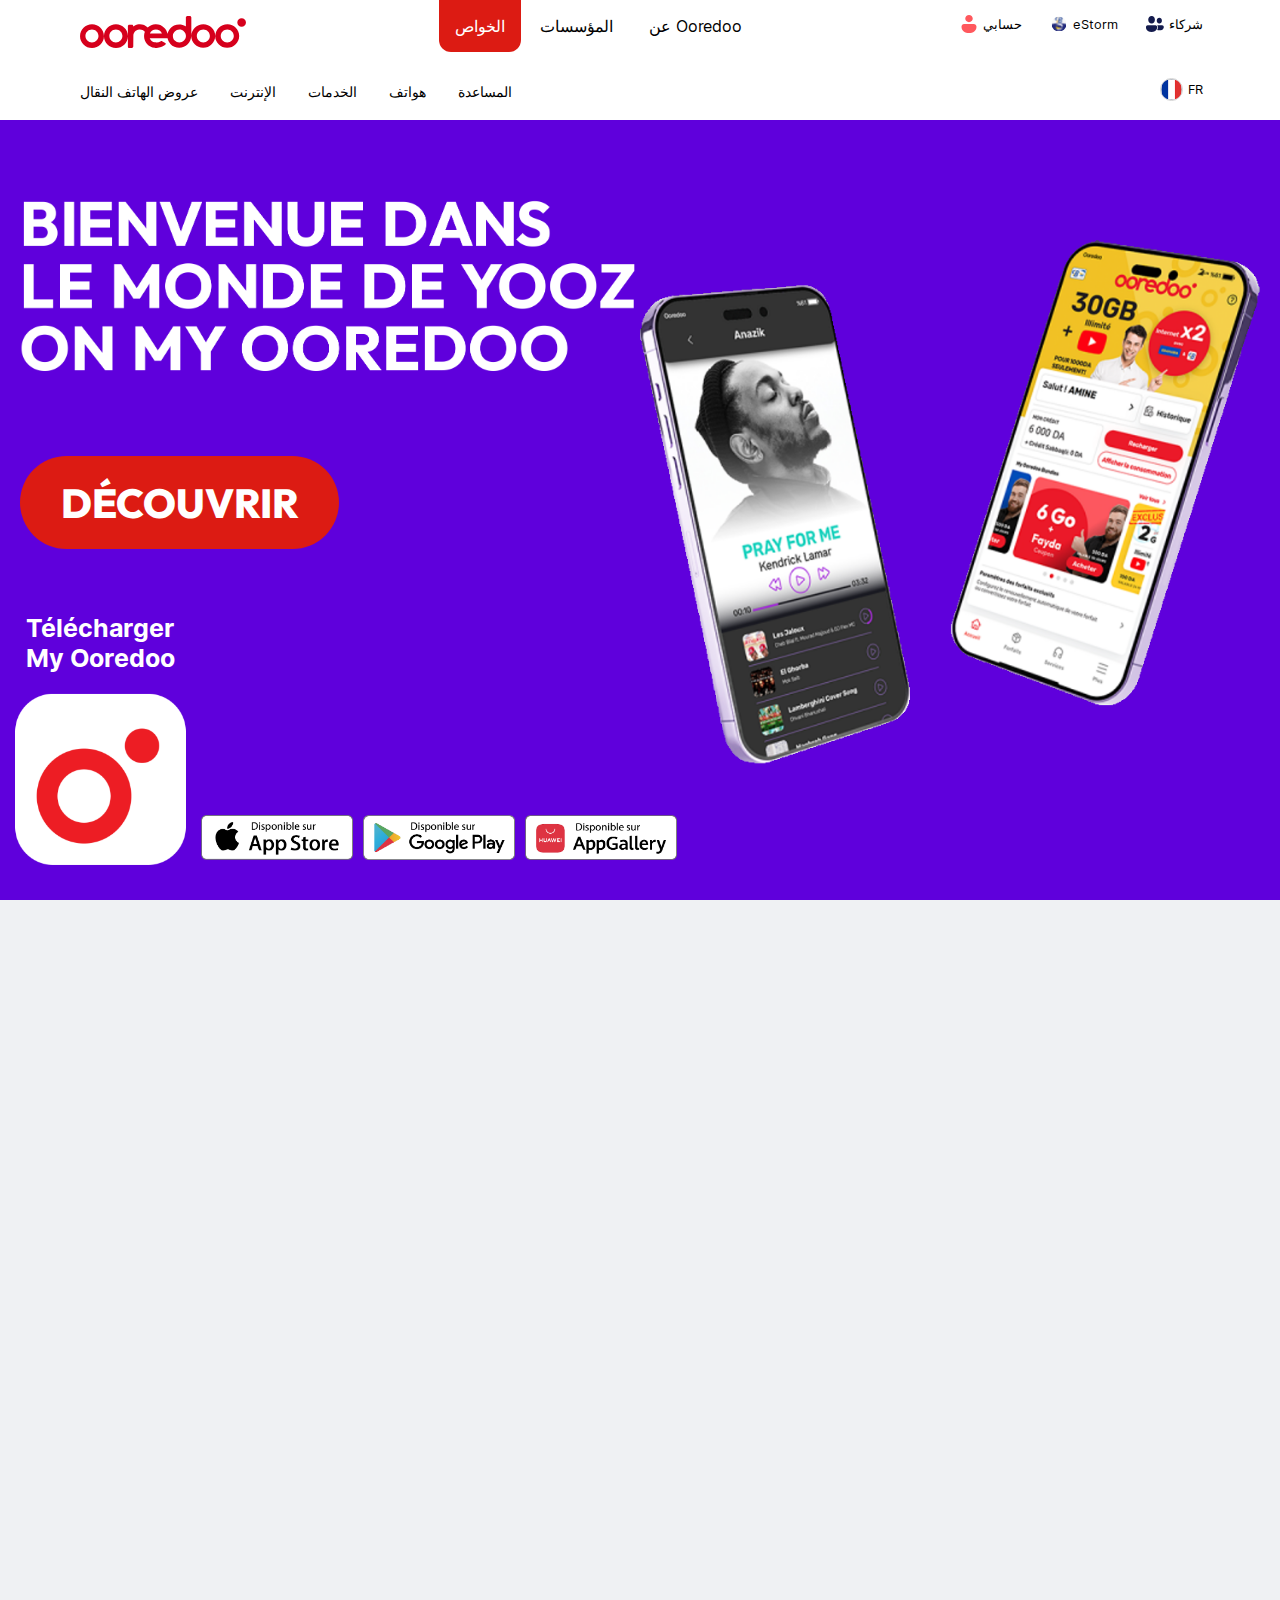
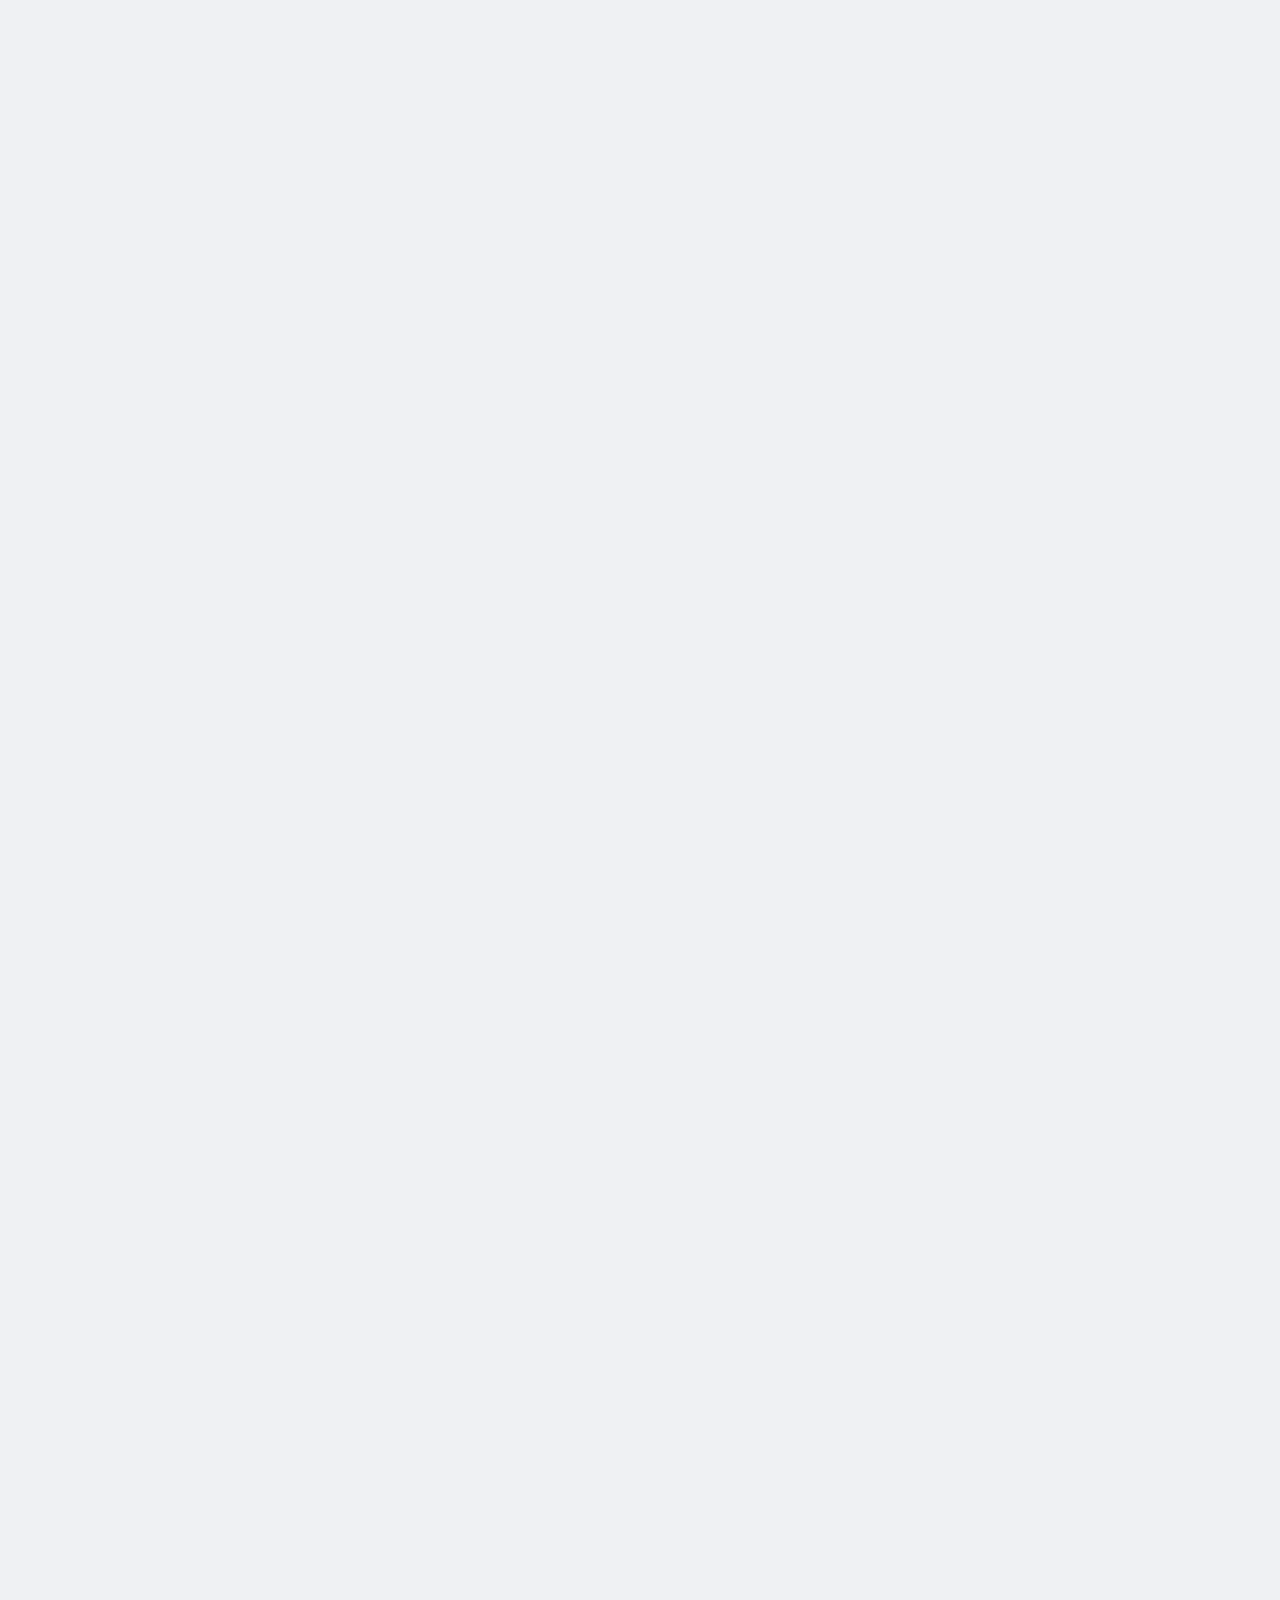
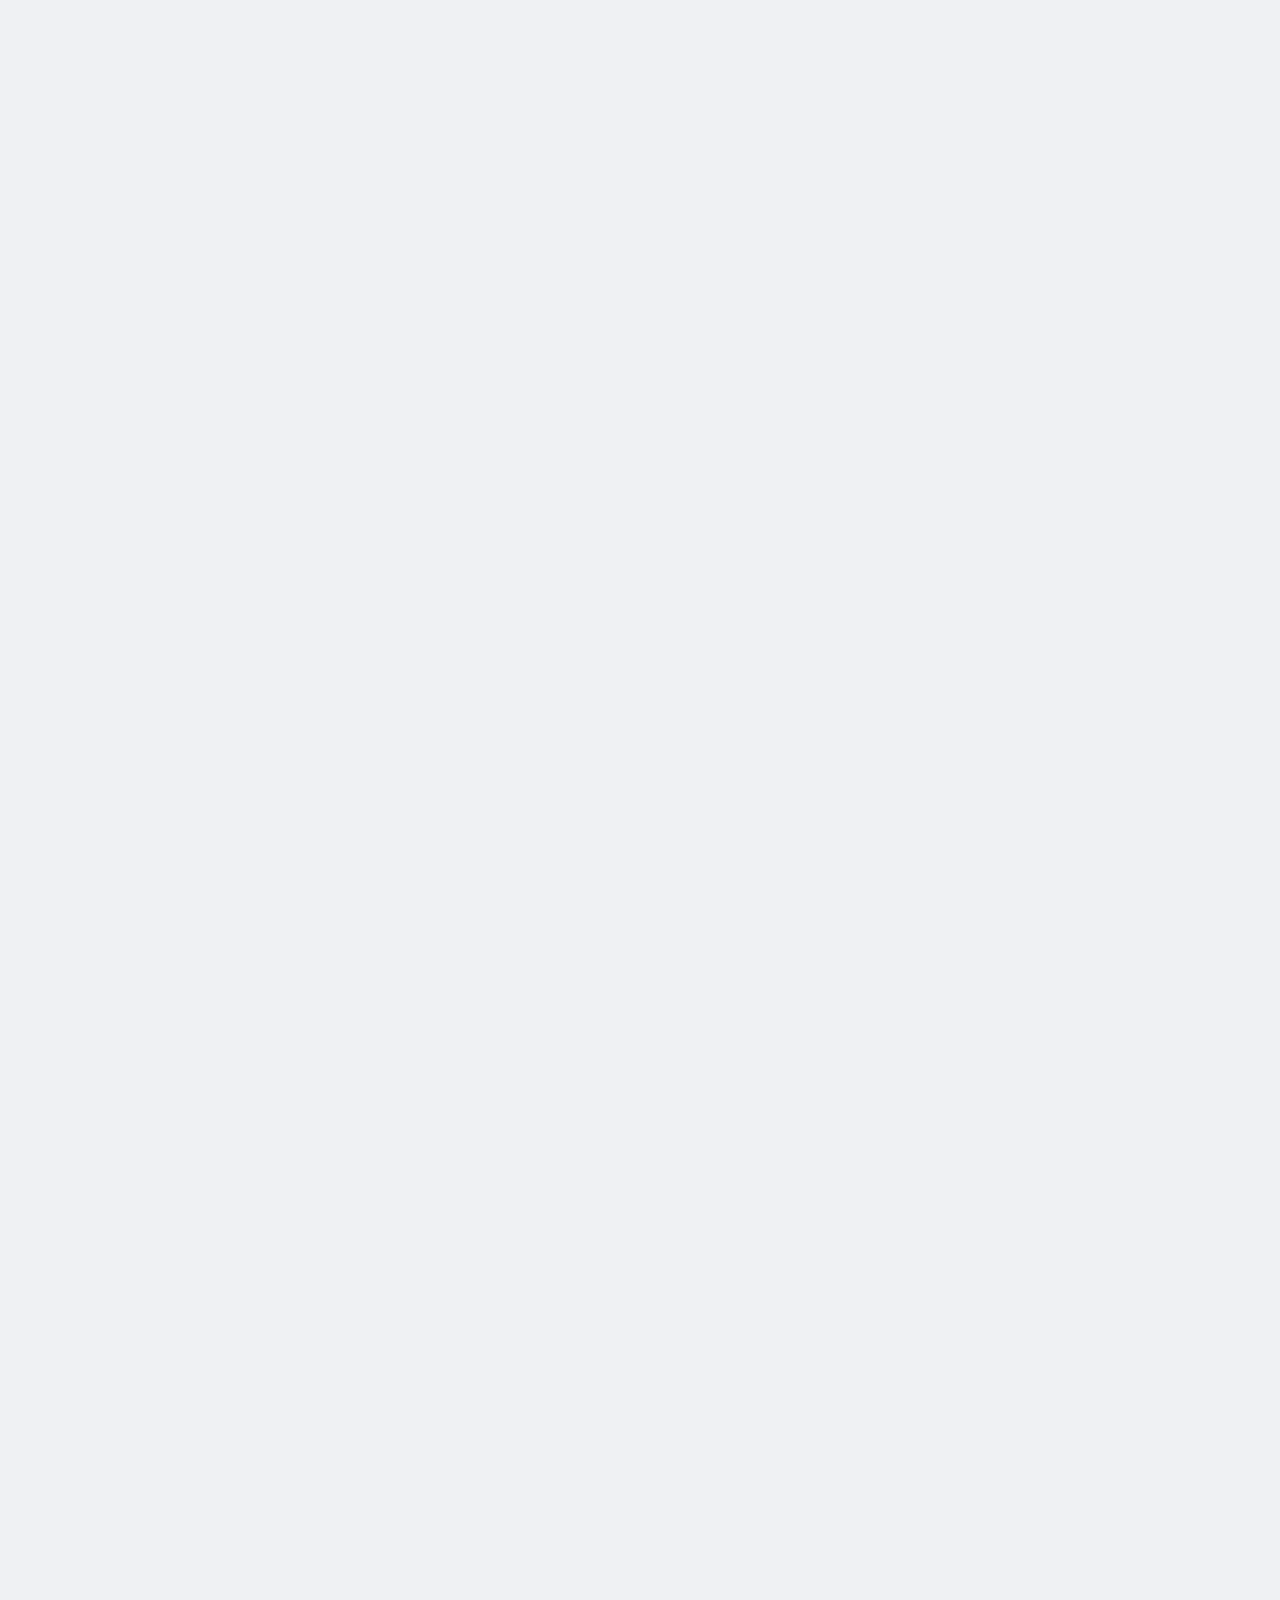
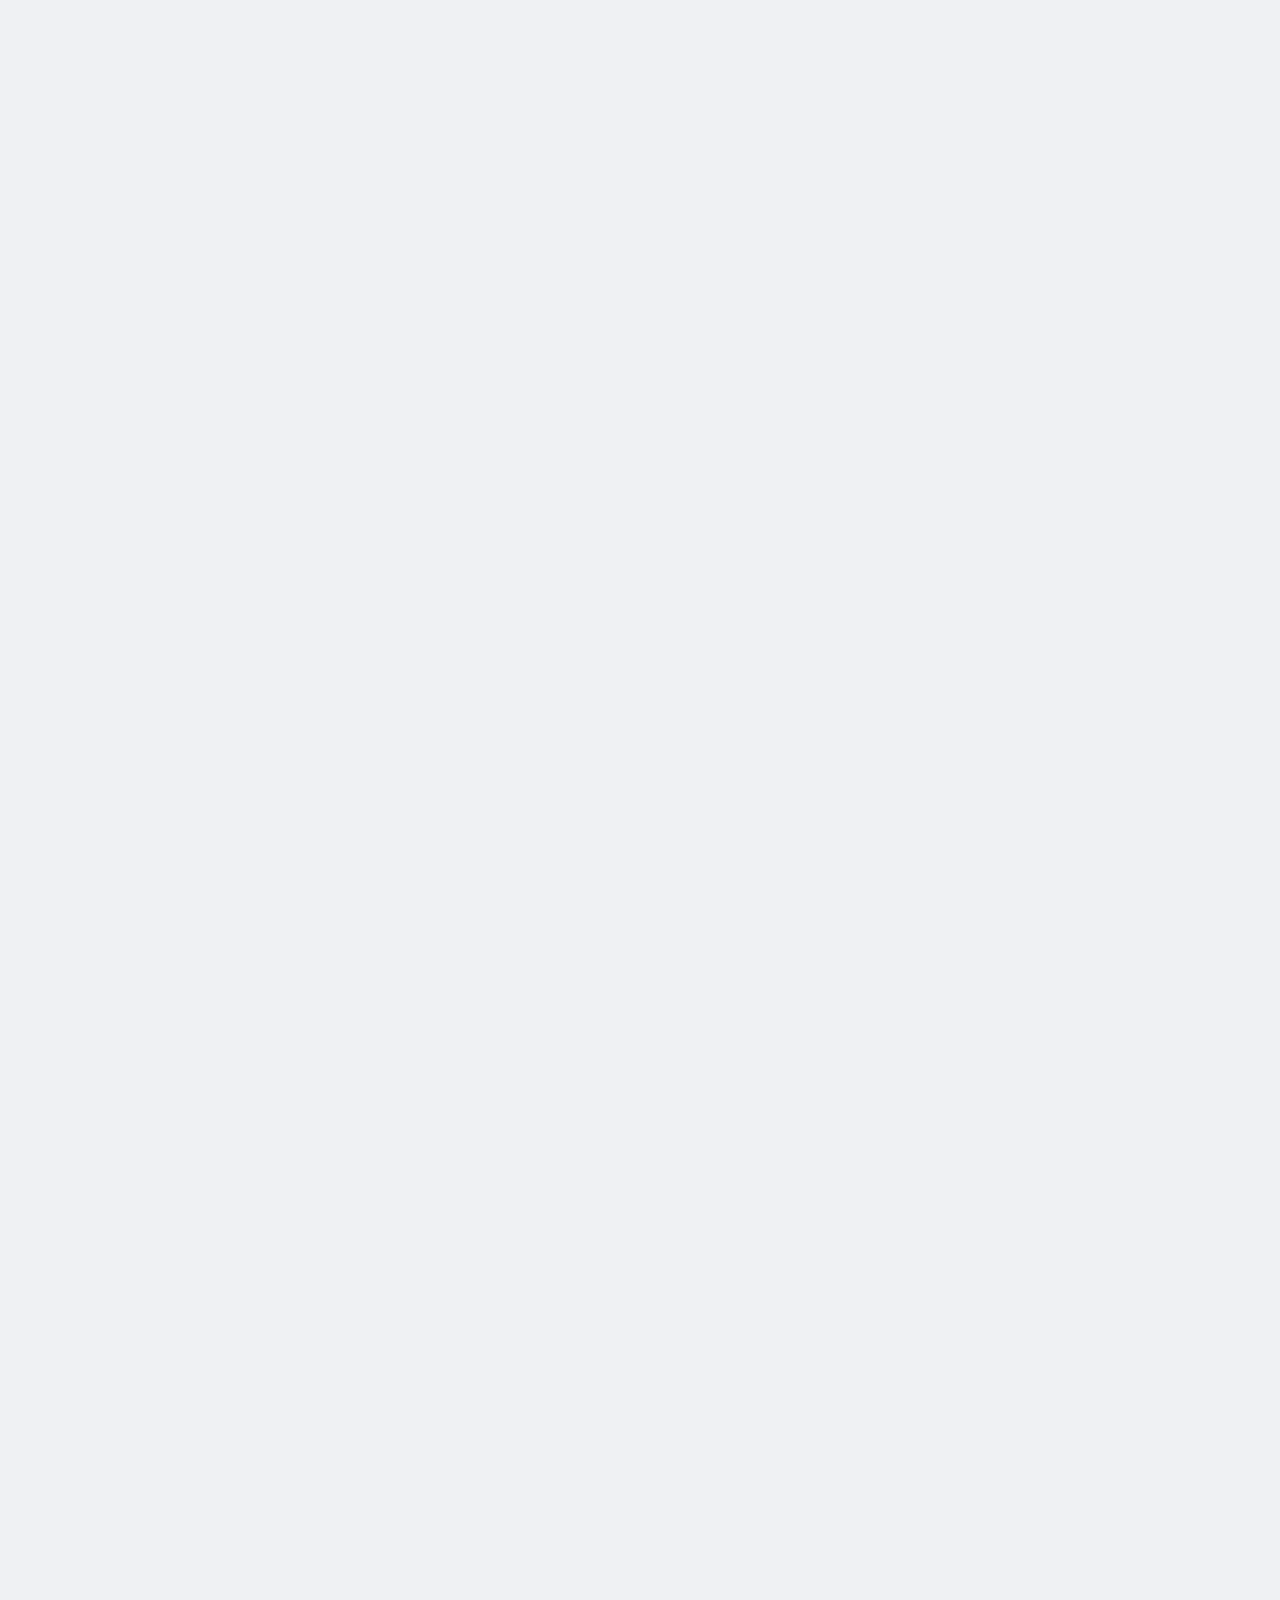
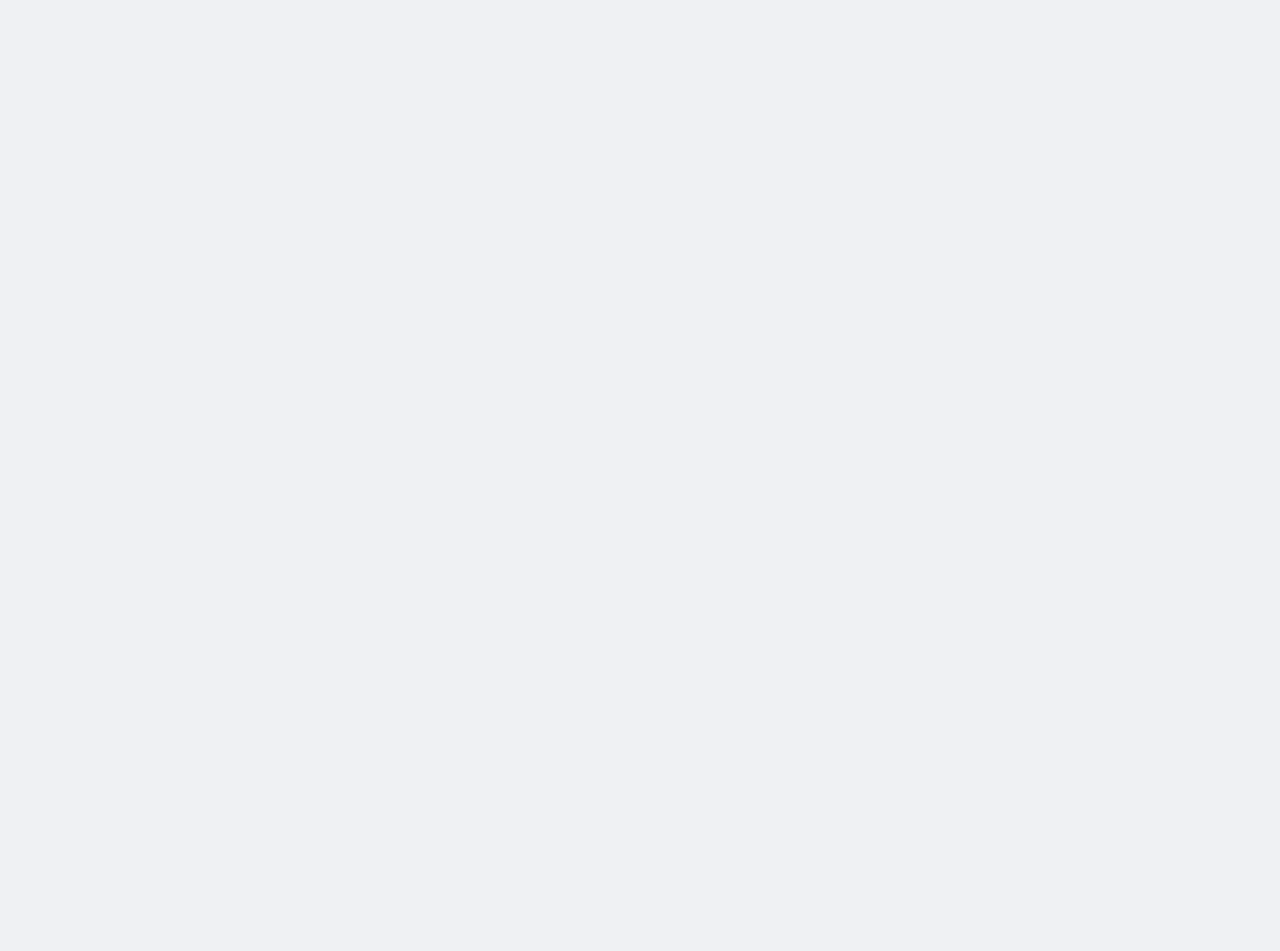
==== commit 1f4479df: "final update" ====
--- a/ar/index.html
+++ b/ar/index.html
@@ -1 +1 @@
-<!DOCTYPE html><html lang="en"><head><meta charSet="utf-8"/><meta name="viewport" content="width=device-width, initial-scale=1"/><link rel="preload" as="image" href="/images/logo-ooredoo.svg"/><link rel="preload" as="image" href="/images/navbar/persons.svg"/><link rel="preload" as="image" href="/images/navbar/e-strom.svg"/><link rel="preload" as="image" href="/images/navbar/partners.svg"/><link rel="preload" as="image" href="/images/navbar/flag_of_algeria_small.png"/><link rel="preload" as="image" href="/images/banner_title.png"/><link rel="preload" as="image" href="/images/banner_phone.png"/><link rel="preload" as="image" href="/images/my-ooredoo.png"/><link rel="preload" as="image" href="/images/store_apple_white.png"/><link rel="preload" as="image" href="/images/store_google_white.png"/><link rel="stylesheet" href="/_next/static/css/d9da07597d0431fe.css" data-precedence="next"/><link rel="preload" as="script" fetchPriority="low" href="/_next/static/chunks/webpack-38ccab6415eed300.js"/><script src="/_next/static/chunks/fd9d1056-86a7a8de46c326ec.js" async=""></script><script src="/_next/static/chunks/23-68273f70ae8af9aa.js" async=""></script><script src="/_next/static/chunks/main-app-61eb7ca8cb9586cb.js" async=""></script><script src="/_next/static/chunks/546-9a7aee9e8267de21.js" async=""></script><script src="/_next/static/chunks/app/ar/index/page-fe41f620fe5f45c9.js" async=""></script><link rel="preload" as="image" href="/images/store_huawei_white.png"/><link rel="preload" as="image" href="/images/store_apple.svg"/><link rel="preload" as="image" href="/images/store_google.svg"/><link rel="preload" as="image" href="/images/store_huawei.svg"/><link rel="preload" as="image" href="/images/number_2.svg"/><link rel="preload" as="image" href="/images/number_3.svg"/><link rel="preload" as="image" href="/images/number_4.svg"/><link rel="preload" as="image" href="/images/btn-previous.png"/><link rel="preload" as="image" href="/images/btn-next.png"/><link rel="preload" as="image" href="/images/bundles-icons/internet.png"/><link rel="preload" as="image" href="/images/bundles-icons/onnet.png"/><link rel="preload" as="image" href="/images/bundles-icons/offnet.png"/><link rel="preload" as="image" href="/images/bundles-icons/sms.png"/><link rel="preload" as="image" href="/images/bundles-icons/facebook.png"/><link rel="preload" as="image" href="/images/bundles-icons/youtube.png"/><link rel="preload" as="image" href="/images/bundles-icons/tiktok.png"/><link rel="preload" as="image" href="/images/bundles-icons/instagram.png"/><link rel="preload" as="image" href="/images/bundles-icons/anazik.png"/><link rel="preload" as="image" href="/images/bundles-icons/anaflix.png"/><link rel="preload" as="image" href="/images/bundles-icons/anazik_anaflix.png"/><link rel="preload" as="image" href="/images/yooz-checkmark.svg"/><link rel="preload" as="image" href="/images/telephone.png"/><link rel="preload" as="image" href="/images/screens/1_ar.png"/><link rel="preload" as="image" href="/images/snap-logo.png"/><link rel="preload" as="image" href="/images/screens/2_ar.png"/><link rel="preload" as="image" href="/images/screens/4_ar.png"/><link rel="preload" as="image" href="/images/screens/laffaire_ar.png"/><link rel="preload" as="image" href="/images/collapse-arrow.svg"/><link rel="preload" as="image" href="/images/footer/facebook.png"/><link rel="preload" as="image" href="/images/footer/XLogo.png"/><link rel="preload" as="image" href="/images/footer/Youtube.png"/><link rel="preload" as="image" href="/images/footer/Instagram.png"/><link rel="preload" as="image" href="/images/footer/LinkedIn.png"/><link rel="preload" as="image" href="/images/footer/Tiktok.png"/><link rel="preload" as="image" href="/images/footer/snapchat.png"/><title>Yooz</title><link rel="icon" href="/favicon.ico" type="image/x-icon" sizes="200x200"/><script src="/_next/static/chunks/polyfills-78c92fac7aa8fdd8.js" noModule=""></script></head><body class="__className_aaf875"><div class="ltm-container ltm-navbar"><div class="ltm-navbar-container"><img src="/images/logo-ooredoo.svg" alt="logo-ooredoo" class="logo-ooredoo"/><div class="ltm-main-links"><a href="https://ooredoo.dz/ar/particuliers" class="ltm-navbar-link ltm-navbar-link-active">الخواص</a><a href="https://ooredoo.dz/ar/entreprises" class="ltm-navbar-link">المؤسسات</a><a href="https://ooredoo.dz/ar/tout-sur-ooredoo" class="ltm-navbar-link">عن Ooredoo</a></div><div class="ltm-navbar-features"><a href="https://my.ooredoo.dz/ODZ_Login/" class="ltm-navbar-link"><img src="/images/navbar/persons.svg" alt="my-ooredoo"/><span>حسابي</span></a><a href="https://apps.ooredoo.dz/e-payment/payment/public/" class="ltm-navbar-link"><img src="/images/navbar/e-strom.svg" alt="eStorm"/><span>eStorm</span></a><a href="https://appstorm.ooredoo.dz/appstorm/login" class="ltm-navbar-link"><img src="/images/navbar/partners.svg" alt="Partenaires"/><span>شركاء</span></a> <a href="/fr/" class="ltm-navbar-link ltm-language"><img src="/images/navbar/flag_of_algeria_small.png" alt="my-ooredoo"/><span>AR</span></a></div></div></div><div class="ltm-banner-section"><div class="ltm-banner-container"><div class="ltm-banner-text"><img src="/images/banner_title.png" alt="banner-title"/></div><div class="ltm-banner-phones"><img src="/images/banner_phone.png" alt="banner-phone"/></div><div class="ltm-banner-cta"><a href="/#">découvrir</a></div><div class="ltm-banner-app"><div>Télécharger <span class="ltm-nowrap">My Ooredoo</span></div><img src="/images/my-ooredoo.png" alt="banner-title"/></div><div class="ltm-banner-download"><a href="https://apps.apple.com/dz/app/my-ooredoo-algeria/id1644340373" target="_blank"><img src="/images/store_apple_white.png" alt="My Ooredoo sur Apple Store"/></a><a href="https://play.google.com/store/apps/details?id=com.algeria.selfcare.app.android" target="_blank"><img src="/images/store_google_white.png" alt="My Ooredoo sur Google Play"/></a><a href="https://appgallery.huawei.com/app/C107690933" target="_blank"><img src="/images/store_huawei_white.png" alt="My Ooredoo sur AppGallery"/></a></div></div></div><div class="ltm-container ltm-white-section"><h1 class="text-uppercase">التعريف</h1><div class="ltm-white-section-body"><div class="ltm-presentation-section"><iframe width="560" class="ltm-youtube-video" src="https://www.youtube.com/embed/3Wfdbr8EODk" frameBorder="0" allow="accelerometer; autoplay; clipboard-write; encrypted-media; gyroscope; picture-in-picture" allowFullScreen="" title="Embedded YouTube video"></iframe><div class="ltm-presentation-text"><p>YOOZ عبارة عن عرض مسبق الدفع بدون التزام لمنحك العديد من المزايا على غرار<strong> اختيار رقم هاتفك ، تشكيل اختيارك حسب احتياجك ، الاستفادة من سناب شات مجانا </strong>و الحصول على<strong> حجم انترنت مهدى </strong>بعد دعوة صديق على التطبيق<strong class="ltm-text-red"> My Ooredoo </strong></p><div class="ltm-presentation-download"><strong class="text-uppercase">حملوا التطبيق</strong><div class="ltm-banner-download"><a href="https://apps.apple.com/dz/app/my-ooredoo-algeria/id1644340373" target="_blank"><img src="/images/store_apple.svg" alt="My Ooredoo sur Apple Store"/></a><a href="https://play.google.com/store/apps/details?id=com.algeria.selfcare.app.android" target="_blank"><img src="/images/store_google.svg" alt="My Ooredoo sur Google Play"/></a><a href="https://appgallery.huawei.com/app/C107690933" target="_blank"><img src="/images/store_huawei.svg" alt="My Ooredoo sur AppGallery"/></a></div></div></div></div></div></div><div class="ltm-container ltm-white-section ltm-choose-number-container-section"><h1 class="text-uppercase">في YOOZ<br/>أنتم تختارون!</h1><div class="ltm-white-section-body"><div class="ltm-choose-number-section"><div class="ltm-choose-number-description"><p>اختاروا رقم هاتفكم</p></div><div class="ltm-carousel ltm-rtl" style="direction:rtl"><div class="ltm-carousel-slider" style="transform:translateX( 0% );width:400%"><div class="ltm-carousel-item ltm-step-active" style="width:25%;z-index:4"><div class="ltm-step-element"><div class="ltm-choose-number-card" style="z-index:4"><span class="ltm-number-card-header">01<!-- -->.</span><div class="ltm-number-card-body"><span class="ltm-number-card-text"> حملوا تطبيق My Ooredoo</span><div class="ltm-number-card-main-image"><div class="ltm-choose-number-links"><a href="https://apps.apple.com/dz/app/my-ooredoo-algeria/id1644340373" target="_blank"><img src="/images/store_apple.svg" alt="My Ooredoo sur Apple Store"/></a><a href="https://play.google.com/store/apps/details?id=com.algeria.selfcare.app.android" target="_blank"><img src="/images/store_google.svg" alt="My Ooredoo sur Google Play"/></a><a href="https://appgallery.huawei.com/app/C107690933" target="_blank"><img src="/images/store_huawei.svg" alt="My Ooredoo sur AppGallery"/></a></div></div></div></div></div></div><div class="ltm-carousel-item ltm-step-hidden" style="width:25%;z-index:3"><div class="ltm-step-element"><div class="ltm-choose-number-card" style="z-index:3"><span class="ltm-number-card-header">02<!-- -->.</span><div class="ltm-number-card-body"><span class="ltm-number-card-text">شكلوا رقم هاتفكم</span><div class="ltm-number-card-main-image"><img src="/images/number_2.svg" alt="2" class="ltm-number-image-2"/></div></div></div></div></div><div class="ltm-carousel-item ltm-step-hidden" style="width:25%;z-index:2"><div class="ltm-step-element"><div class="ltm-choose-number-card" style="z-index:2"><span class="ltm-number-card-header">03<!-- -->.</span><div class="ltm-number-card-body"><span class="ltm-number-card-text">قوموا بادخال معلوماتكم</span><div class="ltm-number-card-main-image"><img src="/images/number_3.svg" alt="3" class="ltm-number-image-3"/></div></div></div></div></div><div class="ltm-carousel-item ltm-step-hidden" style="width:25%;z-index:1"><div class="ltm-step-element"><div class="ltm-choose-number-card" style="z-index:1"><span class="ltm-number-card-header">04<!-- -->.</span><div class="ltm-number-card-body"><span class="ltm-number-card-text">استفيدوا من حجم انترنت مضاعف عند استلام SIM الخاصة بكم</span><div class="ltm-number-card-main-image"><img src="/images/number_4.svg" alt="4" class="ltm-number-image-4"/></div></div></div></div></div></div><button class="ltm-carousel-btn-prev"><img src="/images/btn-previous.png" alt="carousel-prev"/></button><button class="ltm-carousel-btn-next" disabled=""><img src="/images/btn-next.png" alt="carousel-prev"/></button></div></div></div></div><div class="ltm-container ltm-white-section ltm-pack-bundles-container"><h1 class="text-uppercase">قوموا بتشكيل اشتراككم حسب رغبتكم</h1><div class="ltm-white-section-body"><div class="ltm-pack-bundles"><div class="ltm-header"><div class="ltm-title"><span>إختر <span class="text-bundle">الصلاحية</span></span></div><div class="ltm-radios"><label class="custom-radio"><input type="radio" name="duration" checked="" value="monthly"/><i></i> <span class="radio-text">30 يوم</span></label><label class="custom-radio"><input type="radio" name="duration" value="bi_weekly"/><i></i> <span class="radio-text">15 يوم</span></label><label class="custom-radio"><input type="radio" name="duration" value="weekly"/><i></i> <span class="radio-text">7 أيام</span></label></div></div><div class="ltm-slider-list"><div class="ltm-slider"><div class="ltm-slider-title"><img src="/images/bundles-icons/internet.png" alt="انترنت"/>انترنت</div><div class="ltm-slider-input custom-range"><input style="background:linear-gradient(to left, var(--ltm-color-special) 5.555555555555555%, var(--ltm-color-special) 5.555555555555555%, #CBCBCBFF 0%, #CBCBCBFF 100%)" type="range" min="0" max="18" value="1"/></div><div class="ltm-slider-values"><span style="direction:ltr">1<!-- --> <!-- -->Go</span><span>130<!-- --> <!-- -->دج</span></div></div><div class="ltm-slider"><div class="ltm-slider-title"><img src="/images/bundles-icons/onnet.png" alt="مكالمات نحو Ooredoo"/>مكالمات نحو Ooredoo</div><div class="ltm-slider-input custom-range"><input style="background:linear-gradient(to left, var(--ltm-color-special) 14.285714285714286%, var(--ltm-color-special) 14.285714285714286%, #CBCBCBFF 0%, #CBCBCBFF 100%)" type="range" min="0" max="7" value="1"/></div><div class="ltm-slider-values"><span style="direction:ltr">10<!-- --> <!-- -->دقيقة</span><span>20<!-- --> <!-- -->دج</span></div></div><div class="ltm-slider"><div class="ltm-slider-title"><img src="/images/bundles-icons/offnet.png" alt="مكالمات نحو الشبكات الأخرى"/>مكالمات نحو الشبكات الأخرى</div><div class="ltm-slider-input custom-range"><input style="background:linear-gradient(to left, var(--ltm-color-special) 12.5%, var(--ltm-color-special) 12.5%, #CBCBCBFF 0%, #CBCBCBFF 100%)" type="range" min="0" max="8" value="1"/></div><div class="ltm-slider-values"><span style="direction:ltr">10<!-- --> <!-- -->دقيقة</span><span>30<!-- --> <!-- -->دج</span></div></div><div class="ltm-slider"><div class="ltm-slider-title"><img src="/images/bundles-icons/sms.png" alt="رسائل قصيرة"/>رسائل قصيرة</div><div class="ltm-slider-input custom-range"><input style="background:linear-gradient(to left, var(--ltm-color-special) 14.285714285714286%, var(--ltm-color-special) 14.285714285714286%, #CBCBCBFF 0%, #CBCBCBFF 100%)" type="range" min="0" max="7" value="1"/></div><div class="ltm-slider-values"><span style="direction:ltr">10<!-- --> <!-- -->رسالة</span><span>30<!-- --> <!-- -->دج</span></div></div></div><div class="ltm-extra"><div class="ltm-title-extra"><span>اختاروا <span class="text-bundle">المزايا الإضافية</span></span></div><div class="ltm-extra-items"><div class="ltm-extra-item"><img src="/images/bundles-icons/offnet.png" alt="50 دقيقة"/><span class="check-text"><span>50 دقيقة</span><span>+ <!-- -->100<!-- --> <!-- -->دج</span></span><label class="custom-checkbox"><input type="checkbox" value="100"/><i></i></label></div><div class="ltm-extra-item"><img src="/images/bundles-icons/facebook.png" alt="فايسبوك و مسنجر"/><span class="check-text"><span>فايسبوك و مسنجر</span><span>+ <!-- -->200<!-- --> <!-- -->دج</span></span><label class="custom-checkbox"><input type="checkbox" value="200"/><i></i></label></div><div class="ltm-extra-item"><img src="/images/bundles-icons/internet.png" alt="+2Go انترنت"/><span class="check-text"><span>+2Go انترنت</span><span>+ <!-- -->200<!-- --> <!-- -->دج</span></span><label class="custom-checkbox"><input type="checkbox" value="200"/><i></i></label></div><div class="ltm-extra-item"><img src="/images/bundles-icons/sms.png" alt="50 SMS to All"/><span class="check-text"><span>50 SMS to All</span><span>+ <!-- -->100<!-- --> <!-- -->دج</span></span><label class="custom-checkbox"><input type="checkbox" value="100"/><i></i></label></div><div class="ltm-extra-item"><img src="/images/bundles-icons/youtube.png" alt="يوتوب"/><span class="check-text"><span>يوتوب</span><span>+ <!-- -->200<!-- --> <!-- -->دج</span></span><label class="custom-checkbox"><input type="checkbox" value="200"/><i></i></label></div><div class="ltm-extra-item"><img src="/images/bundles-icons/tiktok.png" alt="تيك توك"/><span class="check-text"><span>تيك توك</span><span>+ <!-- -->200<!-- --> <!-- -->دج</span></span><label class="custom-checkbox"><input type="checkbox" value="200"/><i></i></label></div><div class="ltm-extra-item"><img src="/images/bundles-icons/instagram.png" alt="انستغرام"/><span class="check-text"><span>انستغرام</span><span>+ <!-- -->200<!-- --> <!-- -->دج</span></span><label class="custom-checkbox"><input type="checkbox" value="200"/><i></i></label></div><div class="ltm-extra-item"><img src="/images/bundles-icons/anazik.png" alt="ANAZIK"/><span class="check-text"><span>ANAZIK</span><span>+ <!-- -->250<!-- --> <!-- -->دج</span></span><label class="custom-checkbox"><input type="checkbox" value="250"/><i></i></label></div><div class="ltm-extra-item"><img src="/images/bundles-icons/anaflix.png" alt="ANAFLIX"/><span class="check-text"><span>ANAFLIX</span><span>+ <!-- -->300<!-- --> <!-- -->دج</span></span><label class="custom-checkbox"><input type="checkbox" value="300"/><i></i></label></div><div class="ltm-extra-item"><img src="/images/bundles-icons/anazik_anaflix.png" alt="ANAZIK + ANAFLIX"/><span class="check-text"><span>ANAZIK + ANAFLIX</span><span>+ <!-- -->450<!-- --> <!-- -->دج</span></span><label class="custom-checkbox"><input type="checkbox" value="450"/><i></i></label></div></div></div><div class="ltm-final-price"><div class="ltm-total-sum ">سعر الاشتراك <span class="text-bundle">210<!-- --> <!-- -->دج</span></div></div></div></div></div><div class="ltm-container ltm-white-section"><h1 class="text-uppercase">قوموا باختيار اشتراك YOOZ موجود</h1><div class="ltm-white-section-body"><div class="ltm-yooz-forfait-section"><div class="ltm-carousel ltm-rtl" style="direction:rtl"><div class="ltm-carousel-slider" style="transform:translateX( 14.285714285714285% );width:700%"><div class="ltm-carousel-item ltm-step-hidden" style="width:14.285714285714286%;z-index:7"><div class="ltm-step-element"><div class="ltm-yooz-forfait-card"><h2 class="ltm-yooz-card-header">YOOZ <!-- -->1000</h2><h3 class="ltm-yooz-card-duration">صالح مدة 30 يوم</h3><h3 class="ltm-yooz-card-main-option">15Go إنترنت</h3><ul class="ltm-yooz-card-options"><li><img src="/images/yooz-checkmark.svg" alt="check-mark"/>Ooredoo مكالمات ورسائل قصيرة نحو</li><li><img src="/images/yooz-checkmark.svg" alt="check-mark"/>100 دقيقة نحو الشبكات الأخرى</li></ul><h2 class="ltm-yooz-card-price">1000<!-- --> <!-- -->دج</h2></div></div></div><div class="ltm-carousel-item ltm-step-active" style="width:14.285714285714286%;z-index:6"><div class="ltm-step-element"><div class="ltm-yooz-forfait-card"><h2 class="ltm-yooz-card-header">YOOZ <!-- -->1500</h2><h3 class="ltm-yooz-card-duration">صالح مدة 30 يوم</h3><h3 class="ltm-yooz-card-main-option">30Go إنترنت </h3><ul class="ltm-yooz-card-options"><li><img src="/images/yooz-checkmark.svg" alt="check-mark"/>Ooredoo مكالمات ورسائل قصيرة نحو</li><li><img src="/images/yooz-checkmark.svg" alt="check-mark"/>فايسبوك وماسنجر غير محدودين</li><li><img src="/images/yooz-checkmark.svg" alt="check-mark"/>150 دقيقة نحو الشبكات الأخرى</li></ul><h2 class="ltm-yooz-card-price">1500<!-- --> <!-- -->دج</h2></div></div></div><div class="ltm-carousel-item ltm-step-hidden" style="width:14.285714285714286%;z-index:5"><div class="ltm-step-element"><div class="ltm-yooz-forfait-card"><h2 class="ltm-yooz-card-header">YOOZ <!-- -->500</h2><h3 class="ltm-yooz-card-duration">صالح مدة 30 يوم</h3><h3 class="ltm-yooz-card-main-option">5Go إنترنت<br/>+ 2Go حجم إنترنت إضافي</h3><ul class="ltm-yooz-card-options"><li><img src="/images/yooz-checkmark.svg" alt="check-mark"/>50 دقيقة نحو الشبكات الأخرى</li><li><img src="/images/yooz-checkmark.svg" alt="check-mark"/>50 رسالة قصيرة نحو Ooredoo</li></ul><h2 class="ltm-yooz-card-price">500<!-- --> <!-- -->دج</h2></div></div></div><div class="ltm-carousel-item ltm-step-hidden" style="width:14.285714285714286%;z-index:4"><div class="ltm-step-element"><div class="ltm-yooz-forfait-card"><h2 class="ltm-yooz-card-header">YOOZ <!-- -->300</h2><h3 class="ltm-yooz-card-duration">صالح مدة 15 يوم</h3><h3 class="ltm-yooz-card-main-option">3Go إنترنت </h3><ul class="ltm-yooz-card-options"><li><img src="/images/yooz-checkmark.svg" alt="check-mark"/>30 رسالة قصيرة نحو Ooredoo</li><li><img src="/images/yooz-checkmark.svg" alt="check-mark"/>30 دقيقة نحو الشبكات الأخرى</li></ul><h2 class="ltm-yooz-card-price">300<!-- --> <!-- -->دج</h2></div></div></div><div class="ltm-carousel-item ltm-step-hidden" style="width:14.285714285714286%;z-index:3"><div class="ltm-step-element"><div class="ltm-yooz-forfait-card"><h2 class="ltm-yooz-card-header">YOOZ <!-- -->200</h2><h3 class="ltm-yooz-card-duration">صالح مدة يوم واحد</h3><h3 class="ltm-yooz-card-main-option">2.5Go إنترنت </h3><ul class="ltm-yooz-card-options"><li><img src="/images/yooz-checkmark.svg" alt="check-mark"/>Ooredoo مكالمات ورسائل قصيرة غير محدودين نحو</li><li><img src="/images/yooz-checkmark.svg" alt="check-mark"/>فايسبوك وماسنجر ويوتيوب غير محدودين</li><li><img src="/images/yooz-checkmark.svg" alt="check-mark"/>40 دقيقة نحو الشبكات الأخرى</li></ul><h2 class="ltm-yooz-card-price">200<!-- --> <!-- -->دج</h2></div></div></div><div class="ltm-carousel-item ltm-step-hidden" style="width:14.285714285714286%;z-index:2"><div class="ltm-step-element"><div class="ltm-yooz-forfait-card"><h2 class="ltm-yooz-card-header">YOOZ <!-- -->100</h2><h3 class="ltm-yooz-card-duration">صالح مدة يوم واحد</h3><h3 class="ltm-yooz-card-main-option">1Go إنترنت </h3><ul class="ltm-yooz-card-options"><li><img src="/images/yooz-checkmark.svg" alt="check-mark"/>Ooredoo مكالمات ورسائل قصيرة غير محدودين نحو</li><li><img src="/images/yooz-checkmark.svg" alt="check-mark"/>فايسبوك وماسنجر غير محدودين</li><li><img src="/images/yooz-checkmark.svg" alt="check-mark"/>10 دقيقة نحو الشبكات الأخرى</li></ul><h2 class="ltm-yooz-card-price">100<!-- --> <!-- -->دج</h2></div></div></div><div class="ltm-carousel-item ltm-step-hidden" style="width:14.285714285714286%;z-index:1"><div class="ltm-step-element"><div class="ltm-yooz-forfait-card"><h2 class="ltm-yooz-card-header">YOOZ <!-- -->30</h2><h3 class="ltm-yooz-card-duration">صالح مدة يوم واحد</h3><h3 class="ltm-yooz-card-main-option">200Mo إنترنت </h3><ul class="ltm-yooz-card-options"><li><img src="/images/yooz-checkmark.svg" alt="check-mark"/>فايسبوك وماسنجر غير محدودين</li></ul><h2 class="ltm-yooz-card-price">30<!-- --> <!-- -->دج</h2></div></div></div></div><div class="ltm-step-indicator"><div class="ltm-carousel-item-step "></div><div class="ltm-carousel-item-step ltm-step-active"></div><div class="ltm-carousel-item-step "></div><div class="ltm-carousel-item-step "></div><div class="ltm-carousel-item-step "></div><div class="ltm-carousel-item-step "></div><div class="ltm-carousel-item-step "></div></div><button class="ltm-carousel-btn-prev"><img src="/images/btn-previous.png" alt="carousel-prev"/></button><button class="ltm-carousel-btn-next"><img src="/images/btn-next.png" alt="carousel-prev"/></button></div></div></div></div><div class="ltm-container ltm-white-section"><h1 class="text-uppercase">سناب شات مجاني كل يوم</h1><div class="ltm-white-section-body"><div class="ltm-snapchat-section"><div class="ltm-snapchat-description"><p>استفيدوا من سناب شات مجاني كل يوم على تطبيق My Ooredoo</p></div><div class="ltm-carousel ltm-rtl" style="direction:rtl"><div class="ltm-carousel-slider" style="transform:translateX( 0% );width:300%"><div class="ltm-carousel-item ltm-step-active" style="width:33.333333333333336%;z-index:3"><div class="ltm-step-element"><div class="ltm-offer-carousel-element"><div class="ltm-screen"><img src="/images/telephone.png" alt="snap-screen-phone" class="ltm-phone-foreground"/><img src="/images/screens/1_ar.png" alt="snap-screen-0" class="ltm-phone-img"/></div><div class="ltm-step-text"><p>اضغطوا على الصور الدوارة في الصفحة الرئيسية</p><img src="/images/snap-logo.png" alt="" class="ltm-snapchat-logo"/></div></div></div></div><div class="ltm-carousel-item ltm-step-hidden" style="width:33.333333333333336%;z-index:2"><div class="ltm-step-element"><div class="ltm-offer-carousel-element"><div class="ltm-screen"><img src="/images/telephone.png" alt="snap-screen-phone" class="ltm-phone-foreground"/><img src="/images/screens/2_ar.png" alt="snap-screen-1" class="ltm-phone-img"/></div><div class="ltm-step-text"><p>اضفطوا على «تشغيل الآن» للاستفادة من سناب شات مجانا مدة 24 يوم</p><img src="/images/snap-logo.png" alt="" class="ltm-snapchat-logo"/></div></div></div></div><div class="ltm-carousel-item ltm-step-hidden" style="width:33.333333333333336%;z-index:1"><div class="ltm-step-element"><div class="ltm-offer-carousel-element"><div class="ltm-screen"><img src="/images/telephone.png" alt="snap-screen-phone" class="ltm-phone-foreground"/><img src="/images/screens/4_ar.png" alt="snap-screen-2" class="ltm-phone-img"/></div><div class="ltm-step-text"><p>عودوا غدا للاستقادة منه مرة أخرى !</p><img src="/images/snap-logo.png" alt="" class="ltm-snapchat-logo"/></div></div></div></div></div><div class="ltm-step-indicator"><div class="ltm-carousel-item-step ltm-step-active"></div><div class="ltm-carousel-item-step "></div><div class="ltm-carousel-item-step "></div></div><button class="ltm-carousel-btn-prev"><img src="/images/btn-previous.png" alt="carousel-prev"/></button><button class="ltm-carousel-btn-next" disabled=""><img src="/images/btn-next.png" alt="carousel-prev"/></button></div></div></div></div><div class="ltm-container ltm-white-section"><h1 class="text-uppercase">خدمة l&#x27;affaire</h1><div class="ltm-white-section-body"><div class="ltm-service-laffair-section"><div class="ltm-service-laffair-description"><p>استفيدوا من تخفيضات استثنائية تصل إلى <em class="ltm-text-red text-bold">%70-</em> في ركن « L&#x27;AFFAIRE »</p></div><div class="ltm-carousel ltm-rtl" style="direction:rtl"><div class="ltm-carousel-slider" style="transform:translateX( 0% );width:100%"><div class="ltm-carousel-item ltm-step-active" style="width:100%;z-index:1"><div class="ltm-step-element"><div class="ltm-offer-carousel-element"><div class="ltm-screen"><img src="/images/telephone.png" alt="snap-screen-phone" class="ltm-phone-foreground"/><img src="/images/screens/laffaire_ar.png" alt="snap-screen-0" class="ltm-phone-img"/></div><div class="ltm-step-text"><p>اضغطوا على ركن <strong>« L&#x27;AFFAIRE »</strong> في الصور الدوارة<br/><br/>و استفيدوا من تخفيضات مهداة على الفئات (مطاعم ، الاستجمام ، الخدمات ، الصحة...)</p></div></div></div></div></div></div></div></div></div><div class="ltm-container ltm-white-section ltm-faq-container-section"><h1 class="text-uppercase">الأسئلة الشائعة</h1><div class="ltm-white-section-body"><div class="ltm-faq-section"><div class="ltm-collapse-faq "><div class="ltm-collapse-question"><span>ما هو عرض YOOZ؟</span><img src="/images/collapse-arrow.svg" alt="collapse-arrow"/></div><div class="ltm-expandable-container  "><div class="ltm-expandable-content" style="min-height:0"><div class="ltm-collapse-answer">YOOZ عرض مسبق الدفع بدون التزام مع العديد من المزايا من اختيار رقم الهاتف، وتشكيل الاشتراك حسب الرغبة، وسناب شات مجانا وحجم الإنترنت المهدى بعد دعوة صديق للانضمام على تطبيق My Ooredoo.<br/>انضموا إلى عرض YOOZ وحمّلوا تطبيق My Ooredoo!</div></div></div></div><div class="ltm-collapse-faq "><div class="ltm-collapse-question"><span>ما هي المزايا التي يمنحها عرض YOOZ؟</span><img src="/images/collapse-arrow.svg" alt="collapse-arrow"/></div><div class="ltm-expandable-container  "><div class="ltm-expandable-content" style="min-height:0"><div class="ltm-collapse-answer">في عرض YOOZ، المتوفّر على My Ooredoo، يمكنكم:<br/>- تشكيل اشتراككم حسب الرغبة، وذلك باختيار حجم الإنترنت، والمكالمات نحو Ooredoo والشبكات الأخرى، والرسائل القصيرة نحو كل الشبكات وكذا صلاحية المزايا<br/>- اختيار أحد الاشتراكات الموجودة مع إضافة مزايا من اختياركم (واتساب، يوتيوب، إنستغرام، تيك توك، وغيرها)<br/>- الاستفادة من اتصال مجاني على سناب شات وذلك بتفعيل &quot;سناب شات مجاني&quot;<br/>- الفوز بحجم إنترنت يصل إلى 30Go كل يوم<br/>- الفوز بحجم إنترنت يصل إلى 5Go صالحين مدة 7 أيام، وذلك بدعوة 5 أصدقاء للانضمام إلى My Ooredoo</div></div></div></div><div class="ltm-collapse-faq "><div class="ltm-collapse-question"><span>ما هي الميزات المتوفرة مع عرض YOOZ على تطبيق My Ooredoo؟</span><img src="/images/collapse-arrow.svg" alt="collapse-arrow"/></div><div class="ltm-expandable-container  "><div class="ltm-expandable-content" style="min-height:0"><div class="ltm-collapse-answer">مع YOOZ، يمكنكم تشغيل اشتراككم أو تجديده، والاطلاع على رصيدكم، وتشكيل اشتراككم حسب الرغبة، والاستفادة من سناب شات مجانا كل يوم، بالإضافة إلى الاطلاع على سجل الاتصالات والفوز بحجم إنترنت يصل إلى 30Go كل يوم وهذا على تطبيق My Ooredoo.</div></div></div></div><div class="ltm-collapse-faq "><div class="ltm-collapse-question"><span>ما هي المزايا المتوفرة عند شراء شريحة SIM YOOZ بعد حجزها على My Ooredoo؟</span><img src="/images/collapse-arrow.svg" alt="collapse-arrow"/></div><div class="ltm-expandable-container  "><div class="ltm-expandable-content" style="min-height:0"><div class="ltm-collapse-answer"><b>فقط</b> عند شراء أحد الاشتراك الـ 4 الرئيسية، يمكنكم الاستفادة من ضعف حجم الإنترنت:<br/>- 6Go : YOOZ 300 إنترنت + 30 دقيقة نحو كل الشبكات + 30 رسالة قصيرة نحو Ooredoo ،الكل صالح 15 يوم<br/>- 10Go : YOOZ 500 إنترنت + 4Go حجم إنترنت مهدى + 50 دقيقة نحو كل الشبكات + 30 رسالة قصيرة نحو Ooredoo ،الكل صالح 30 يوم<br/>- 30Go : YOOZ 1000 إنترنت + مكالمات و رسائل قصيرة غير محدودة نحو Ooredoo مع 100 دقيقة نحو كل الشبكات الأخرى ،الكل صالح 30 يوم<br/>- 60Go : YOOZ 1500 إنترنت + مكالمات و رسائل قصيرة غير محدودة نحو Ooredoo + فايسبوك وماسنجر غير محدودين + 150 دقيقة نحو كل الشبكات ،الكل صالح 30 يوم</div></div></div></div><div class="ltm-collapse-faq "><div class="ltm-collapse-question"><span>ما هو اشتراك YOOZ الذي تبلغ مدة صلاحيته 24 ساعة؟</span><img src="/images/collapse-arrow.svg" alt="collapse-arrow"/></div><div class="ltm-expandable-container  "><div class="ltm-expandable-content" style="min-height:0"><div class="ltm-collapse-answer"><br/>- 200Mo : YOOZ 30 إنترنت + فايسبوك وماسنجر غير محدودين<br/>- 1Go : YOOZ 100 إنترنت + مكالمات ورسائل قصيرة غير محدودين نحو Ooredoo + فايسبوك وماسنجر غير محدودين + 10 دقائق نحو الشبكات الأخرى<br/>- 2.5Go : YOOZ 200 إنترنت + مكالمات ورسائل قصيرة غير محدودين نحو Ooredoo + فايسبوك وماسنجر ويوتيوب غير محدودين + 40 دقيقة نحو الشبكات الأخرى</div></div></div></div><div class="ltm-collapse-faq "><div class="ltm-collapse-question"><span>ما هو اشتراك YOOZ الذي تبلغ مدة صلاحيته 15 يوم؟ </span><img src="/images/collapse-arrow.svg" alt="collapse-arrow"/></div><div class="ltm-expandable-container  "><div class="ltm-expandable-content" style="min-height:0"><div class="ltm-collapse-answer">- 30Go : YOOZ 300 إنترنت + 30 دقيقة نحو كل الشبكات + 30 رسالة قصيرة نحو Ooredoo</div></div></div></div><div class="ltm-collapse-faq "><div class="ltm-collapse-question"><span>ما هو اشتراك YOOZ الذي تبلغ مدة صلاحيته 30 يوم؟</span><img src="/images/collapse-arrow.svg" alt="collapse-arrow"/></div><div class="ltm-expandable-container  "><div class="ltm-expandable-content" style="min-height:0"><div class="ltm-collapse-answer">:<br/>- 5Go : YOOZ 500 إنترنت + 2Go حجم إنترنت مهدى + 50 دقيقة نحو Ooredoo رسالة+ 50 قصيرة نحو Ooredoo<br/>- 30Go : YOOZ 1000 إنترنت + مكالمات و رسائل قصيرة غير محدودة نحو Ooredoo مع 100 دقيقة نحو الشبكات الأخرى<br/>- 60Go : YOOZ 1500 إنترنت + مكالمات ورسائل قصيرة غير محدودة نحو Ooredoo + فايسبوك وماسنجر غير محدودين + 150 دقيقة نحو كل الشبكات</div></div></div></div><div class="ltm-collapse-faq "><div class="ltm-collapse-question"><span>كيف يمكنني شراء اشتراك YOOZ؟</span><img src="/images/collapse-arrow.svg" alt="collapse-arrow"/></div><div class="ltm-expandable-container  "><div class="ltm-expandable-content" style="min-height:0"><div class="ltm-collapse-answer">شراء الاشتراكات ممكن على تطبيق My Ooredoo، على الصفحة choof.ooredoo.dz، وعلى القائمتين #200* و #151*.</div></div></div></div><div class="ltm-collapse-faq "><div class="ltm-collapse-question"><span>كيف يمكنني دعوة صديق؟</span><img src="/images/collapse-arrow.svg" alt="collapse-arrow"/></div><div class="ltm-expandable-container  "><div class="ltm-expandable-content" style="min-height:0"><div class="ltm-collapse-answer">يمكنكم دعوة إلى غاية 5 من أصدقائكم وذلك بالضغط على ركن &quot;دعوة صديق&quot; على القائمة. قوموا بدعوة أصدقائكم لعيش تجربة YOOZ وذلك بتحميل التطبيق وشراء شريحة SIM واستفيدوا أنت وكل واحد من أصدقائك من 1Go صالحة لمدة 7 أيام.</div></div></div></div><div class="ltm-collapse-faq "><div class="ltm-collapse-question"><span>كيف يمكنني الاستفادة من سناب شات مجانا؟</span><img src="/images/collapse-arrow.svg" alt="collapse-arrow"/></div><div class="ltm-expandable-container  "><div class="ltm-expandable-content" style="min-height:0"><div class="ltm-collapse-answer">يمكنكم الاستفادة من سناب شات مجانا مدة 24 ساعة بتشغيل &quot;سناب شات مجاني&quot; الذي تجدونه على الصور الدوارة في الصفحة الرئيسية.</div></div></div></div><div class="ltm-collapse-faq "><div class="ltm-collapse-question"><span>هل يمكنني إجراء مكالمات نحو الخارج من اشتراكي YOOZ؟</span><img src="/images/collapse-arrow.svg" alt="collapse-arrow"/></div><div class="ltm-expandable-container  "><div class="ltm-expandable-content" style="min-height:0"><div class="ltm-collapse-answer">المكالمات نحو الخارج متوفرة وذلك باستعمال الرصيد المعبّأ.</div></div></div></div></div></div></div><div class="ltm-container ltm-footer-container"><div class="ltm-footer-top"><h3>ابقوا متّصلين</h3><div class="ltm-footer-icons"><a href="https://www.facebook.com/OoredooDZ/" target="_blank"><img src="/images/footer/facebook.png" alt="facebook-ooredoo"/></a><a href="https://twitter.com/ooredoodz" target="_blank"><img src="/images/footer/XLogo.png" alt="x-ooredoo"/></a><a href="https://www.youtube.com/user/OoredooDZ" target="_blank"><img src="/images/footer/Youtube.png" alt="youtube-ooredoo"/></a><a href="https://www.instagram.com/ooredooalgerie/" target="_blank"><img src="/images/footer/Instagram.png" alt="instagram-ooredoo"/></a><a href="https://www.linkedin.com/company/ooredoo-algerie/" target="_blank"><img src="/images/footer/LinkedIn.png" alt="linkedin-ooredoo"/></a><a href="https://www.tiktok.com/@ooredooalgerie" target="_blank"><img src="/images/footer/Tiktok.png" alt="tiktok-ooredoo"/></a><a href="https://www.snapchat.com/add/ooredoo-dz" target="_blank"><img src="/images/footer/snapchat.png" alt="snapchat-ooredoo"/></a></div></div></div><div class="ltm-container ltm-footer-bottom-container"><div class="ltm-footer-bottom"><div class="ltm-ooredoo-mail-subscribe"><img src="/images/logo-ooredoo.svg" alt=""/><p>اشتركوا في نشرتنا الإخبارية</p><div class="ltm-subscribe-email"><input type="email" placeholder="بريدكم الإلكتروني..."/><a href="#">الاشتراك</a></div></div><div class="ltm-footer-bottom-links"><div class="ltm-link-container"><div class="ltm-link-section"><p>الدعم</p><a href="https://chatcc.ooredoo.dz/system/templates/chat/ooredoo/index.html?subActivity=Chat&amp;entryPointId=1002&amp;templateName=ooredoo&amp;ver=v11&amp;locale=fr-FR">الدعم</a><a href="/web/guest/personal/la-gold"> La Gold جديدة</a></div><div class="ltm-link-section"><p>عن Ooredoo</p><a href="/about-us/about-ooredoo">حول Ooredoo</a><a href="http://ooredoo.sourcing.mn1.ariba.com/ad/selfRegistration">انضم إلينا كمُورد (سجل نفسك هنا)</a><a href="/documents/d/guest/satellite-1"> فهرس التوصيل البيني 2023-2024</a></div><div class="ltm-link-section"><p>السياسة والجودة</p><a href="/web/guest/legal-notice">الإشعارات القانونية</a><a href="/documents/d/guest/politique-qualite-arabe">سياسة الجودة</a><a href="/privacy-legal/whistleblowing">الإبلاغ عن المخالفات</a><a href="/documents/d/guest/dz-10011-qms_rr_fr_certificate_iso-9001_2015_wataniya-telecom-qr-code"> <!-- -->ISO 9001<!-- --> </a><a href="/documents/d/guest/dz-10000-isms_rr_en_certificate_iso-iec-27001_wataniya-qr-code"> <!-- -->ISO-CEI 27001<!-- --> </a><a href="/documents/d/guest/personal_data_ar">المعطيات ذات الطابع الشخصي</a><a href="/documents/d/guest/politique-generale-de-protection-des-donnees-site-web-">السياسة العامة لحماية البيانات</a></div></div><div class="ltm-footer-download"><strong class="text-uppercase">حملوا التطبيق</strong><div class="ltm-footer-download-links"><a href="https://apps.apple.com/dz/app/my-ooredoo-algeria/id1644340373" target="_blank"><img src="/images/store_apple.svg" alt="My Ooredoo sur Apple Store"/></a><a href="https://play.google.com/store/apps/details?id=com.algeria.selfcare.app.android" target="_blank"><img src="/images/store_google.svg" alt="My Ooredoo sur Google Play"/></a><a href="https://appgallery.huawei.com/app/C107690933" target="_blank"><img src="/images/store_huawei.svg" alt="My Ooredoo sur AppGallery"/></a></div></div></div></div></div><script src="/_next/static/chunks/webpack-38ccab6415eed300.js" async=""></script><script>(self.__next_f=self.__next_f||[]).push([0]);self.__next_f.push([2,null])</script><script>self.__next_f.push([1,"1:HL[\"/_next/static/css/d9da07597d0431fe.css\",\"style\"]\n"])</script><script>self.__next_f.push([1,"2:I[5751,[],\"\"]\n4:I[6513,[],\"ClientPageRoot\"]\n5:I[2815,[\"546\",\"static/chunks/546-9a7aee9e8267de21.js\",\"501\",\"static/chunks/app/ar/index/page-fe41f620fe5f45c9.js\"],\"default\"]\n6:I[9275,[],\"\"]\n7:I[1343,[],\"\"]\n9:I[6130,[],\"\"]\na:[]\n"])</script><script>self.__next_f.push([1,"0:[[[\"$\",\"link\",\"0\",{\"rel\":\"stylesheet\",\"href\":\"/_next/static/css/d9da07597d0431fe.css\",\"precedence\":\"next\",\"crossOrigin\":\"$undefined\"}]],[\"$\",\"$L2\",null,{\"buildId\":\"L_UbeakFN54J6R_wVV1BB\",\"assetPrefix\":\"\",\"initialCanonicalUrl\":\"/ar/index\",\"initialTree\":[\"\",{\"children\":[\"ar\",{\"children\":[\"index\",{\"children\":[\"__PAGE__\",{}]}]}]},\"$undefined\",\"$undefined\",true],\"initialSeedData\":[\"\",{\"children\":[\"ar\",{\"children\":[\"index\",{\"children\":[\"__PAGE__\",{},[[\"$L3\",[\"$\",\"$L4\",null,{\"props\":{\"params\":{},\"searchParams\":{}},\"Component\":\"$5\"}]],null],null]},[\"$\",\"$L6\",null,{\"parallelRouterKey\":\"children\",\"segmentPath\":[\"children\",\"ar\",\"children\",\"index\",\"children\"],\"error\":\"$undefined\",\"errorStyles\":\"$undefined\",\"errorScripts\":\"$undefined\",\"template\":[\"$\",\"$L7\",null,{}],\"templateStyles\":\"$undefined\",\"templateScripts\":\"$undefined\",\"notFound\":\"$undefined\",\"notFoundStyles\":\"$undefined\",\"styles\":null}],null]},[\"$\",\"$L6\",null,{\"parallelRouterKey\":\"children\",\"segmentPath\":[\"children\",\"ar\",\"children\"],\"error\":\"$undefined\",\"errorStyles\":\"$undefined\",\"errorScripts\":\"$undefined\",\"template\":[\"$\",\"$L7\",null,{}],\"templateStyles\":\"$undefined\",\"templateScripts\":\"$undefined\",\"notFound\":\"$undefined\",\"notFoundStyles\":\"$undefined\",\"styles\":null}],null]},[[\"$\",\"html\",null,{\"lang\":\"en\",\"children\":[\"$\",\"body\",null,{\"className\":\"__className_aaf875\",\"children\":[\"$\",\"$L6\",null,{\"parallelRouterKey\":\"children\",\"segmentPath\":[\"children\"],\"error\":\"$undefined\",\"errorStyles\":\"$undefined\",\"errorScripts\":\"$undefined\",\"template\":[\"$\",\"$L7\",null,{}],\"templateStyles\":\"$undefined\",\"templateScripts\":\"$undefined\",\"notFound\":[[\"$\",\"title\",null,{\"children\":\"404: This page could not be found.\"}],[\"$\",\"div\",null,{\"style\":{\"fontFamily\":\"system-ui,\\\"Segoe UI\\\",Roboto,Helvetica,Arial,sans-serif,\\\"Apple Color Emoji\\\",\\\"Segoe UI Emoji\\\"\",\"height\":\"100vh\",\"textAlign\":\"center\",\"display\":\"flex\",\"flexDirection\":\"column\",\"alignItems\":\"center\",\"justifyContent\":\"center\"},\"children\":[\"$\",\"div\",null,{\"children\":[[\"$\",\"style\",null,{\"dangerouslySetInnerHTML\":{\"__html\":\"body{color:#000;background:#fff;margin:0}.next-error-h1{border-right:1px solid rgba(0,0,0,.3)}@media (prefers-color-scheme:dark){body{color:#fff;background:#000}.next-error-h1{border-right:1px solid rgba(255,255,255,.3)}}\"}}],[\"$\",\"h1\",null,{\"className\":\"next-error-h1\",\"style\":{\"display\":\"inline-block\",\"margin\":\"0 20px 0 0\",\"padding\":\"0 23px 0 0\",\"fontSize\":24,\"fontWeight\":500,\"verticalAlign\":\"top\",\"lineHeight\":\"49px\"},\"children\":\"404\"}],[\"$\",\"div\",null,{\"style\":{\"display\":\"inline-block\"},\"children\":[\"$\",\"h2\",null,{\"style\":{\"fontSize\":14,\"fontWeight\":400,\"lineHeight\":\"49px\",\"margin\":0},\"children\":\"This page could not be found.\"}]}]]}]}]],\"notFoundStyles\":[],\"styles\":null}]}]}],null],null],\"couldBeIntercepted\":false,\"initialHead\":[false,\"$L8\"],\"globalErrorComponent\":\"$9\",\"missingSlots\":\"$Wa\"}]]\n"])</script><script>self.__next_f.push([1,"8:[[\"$\",\"meta\",\"0\",{\"name\":\"viewport\",\"content\":\"width=device-width, initial-scale=1\"}],[\"$\",\"meta\",\"1\",{\"charSet\":\"utf-8\"}],[\"$\",\"title\",\"2\",{\"children\":\"Yooz\"}],[\"$\",\"link\",\"3\",{\"rel\":\"icon\",\"href\":\"/favicon.ico\",\"type\":\"image/x-icon\",\"sizes\":\"200x200\"}]]\n3:null\n"])</script></body></html>+<!DOCTYPE html><html lang="en"><head><meta charSet="utf-8"/><meta name="viewport" content="width=device-width, initial-scale=1"/><link rel="preload" as="image" href="/images/logo-ooredoo.svg"/><link rel="preload" as="image" href="/images/navbar/persons.svg"/><link rel="preload" as="image" href="/images/navbar/e-strom.svg"/><link rel="preload" as="image" href="/images/navbar/partners.svg"/><link rel="preload" as="image" href="/images/navbar/fr_FR.png"/><link rel="preload" as="image" href="/images/banner_title.png"/><link rel="preload" as="image" href="/images/banner_phone.png"/><link rel="preload" as="image" href="/images/my-ooredoo.png"/><link rel="preload" as="image" href="/images/store_apple_white.png"/><link rel="preload" as="image" href="/images/store_google_white.png"/><link rel="stylesheet" href="/_next/static/css/0ffd754dd9b6e990.css" data-precedence="next"/><link rel="preload" as="script" fetchPriority="low" href="/_next/static/chunks/webpack-38ccab6415eed300.js"/><script src="/_next/static/chunks/fd9d1056-86a7a8de46c326ec.js" async=""></script><script src="/_next/static/chunks/23-68273f70ae8af9aa.js" async=""></script><script src="/_next/static/chunks/main-app-61eb7ca8cb9586cb.js" async=""></script><script src="/_next/static/chunks/546-ef80d84a6803c01a.js" async=""></script><script src="/_next/static/chunks/app/ar/index/page-f3a8ba8a197461b5.js" async=""></script><link rel="preload" as="image" href="/images/store_huawei_white.png"/><link rel="preload" as="image" href="/images/store_apple.svg"/><link rel="preload" as="image" href="/images/store_google.svg"/><link rel="preload" as="image" href="/images/store_huawei.svg"/><link rel="preload" as="image" href="/images/number_2.svg"/><link rel="preload" as="image" href="/images/number_3.svg"/><link rel="preload" as="image" href="/images/number_4.svg"/><link rel="preload" as="image" href="/images/btn-previous.png"/><link rel="preload" as="image" href="/images/btn-next.png"/><link rel="preload" as="image" href="/images/bundles-icons/internet.png"/><link rel="preload" as="image" href="/images/bundles-icons/onnet.png"/><link rel="preload" as="image" href="/images/bundles-icons/offnet.png"/><link rel="preload" as="image" href="/images/bundles-icons/sms.png"/><link rel="preload" as="image" href="/images/bundles-icons/facebook.png"/><link rel="preload" as="image" href="/images/bundles-icons/youtube.png"/><link rel="preload" as="image" href="/images/bundles-icons/tiktok.png"/><link rel="preload" as="image" href="/images/bundles-icons/instagram.png"/><link rel="preload" as="image" href="/images/bundles-icons/anazik.png"/><link rel="preload" as="image" href="/images/bundles-icons/anaflix.png"/><link rel="preload" as="image" href="/images/bundles-icons/anazik_anaflix.png"/><link rel="preload" as="image" href="/images/yooz-checkmark.svg"/><link rel="preload" as="image" href="/images/telephone.png"/><link rel="preload" as="image" href="/images/screens/1_ar.png"/><link rel="preload" as="image" href="/images/snap-logo.png"/><link rel="preload" as="image" href="/images/screens/2_ar.png"/><link rel="preload" as="image" href="/images/screens/4_ar.png"/><link rel="preload" as="image" href="/images/screens/laffaire_ar.png"/><link rel="preload" as="image" href="/images/collapse-arrow.svg"/><link rel="preload" as="image" href="/images/footer/facebook.png"/><link rel="preload" as="image" href="/images/footer/XLogo.png"/><link rel="preload" as="image" href="/images/footer/Youtube.png"/><link rel="preload" as="image" href="/images/footer/Instagram.png"/><link rel="preload" as="image" href="/images/footer/LinkedIn.png"/><link rel="preload" as="image" href="/images/footer/Tiktok.png"/><link rel="preload" as="image" href="/images/footer/snapchat.png"/><title>Yooz</title><link rel="icon" href="/favicon.ico" type="image/x-icon" sizes="200x200"/><script src="/_next/static/chunks/polyfills-78c92fac7aa8fdd8.js" noModule=""></script></head><body class="__className_aaf875"><div class="ltm-container ltm-navbar"><div class="ltm-navbar-container"><img src="/images/logo-ooredoo.svg" alt="logo-ooredoo" class="logo-ooredoo"/><div class="ltm-main-links"><a href="https://ooredoo.dz/ar/particuliers" class="ltm-navbar-link ltm-navbar-link-active">الخواص</a><a href="https://ooredoo.dz/ar/entreprises" class="ltm-navbar-link">المؤسسات</a><a href="https://ooredoo.dz/ar/tout-sur-ooredoo" class="ltm-navbar-link">عن Ooredoo</a></div><div class="ltm-navbar-features"><a href="https://my.ooredoo.dz/ODZ_Login/" class="ltm-navbar-link"><img src="/images/navbar/persons.svg" alt="my-ooredoo"/><span>حسابي</span></a><a href="https://apps.ooredoo.dz/e-payment/payment/public/" class="ltm-navbar-link"><img src="/images/navbar/e-strom.svg" alt="eStorm"/><span>eStorm</span></a><a href="https://appstorm.ooredoo.dz/appstorm/login" class="ltm-navbar-link"><img src="/images/navbar/partners.svg" alt="Partenaires"/><span>شركاء</span></a> <a href="/fr/" class="ltm-navbar-link ltm-language"><img src="/images/navbar/fr_FR.png" alt="my-ooredoo"/><span>FR</span></a><svg xmlns="http://www.w3.org/2000/svg" width="24" height="24" viewBox="0 0 24 24" fill="none" stroke="currentColor" stroke-width="2" stroke-linecap="round" stroke-linejoin="round" class="ltm-mobile-menu"><line x1="4" x2="20" y1="12" y2="12"></line><line x1="4" x2="20" y1="6" y2="6"></line><line x1="4" x2="20" y1="18" y2="18"></line></svg><div class="ltm-main-link-dropdown"><div class="ltm-dropdown-active-link"><span>الخواص</span><svg xmlns="http://www.w3.org/2000/svg" width="24" height="24" viewBox="0 0 24 24" fill="none" stroke="currentColor" stroke-width="2" stroke-linecap="round" stroke-linejoin="round"><path d="m6 9 6 6 6-6"></path></svg></div><div class="ltm-dropdown-menu "><a href="https://ooredoo.dz/ar/particuliers" class="ltm-navbar-link ltm-navbar-link-active">الخواص</a><a href="https://ooredoo.dz/ar/entreprises" class="ltm-navbar-link">المؤسسات</a><a href="https://ooredoo.dz/ar/tout-sur-ooredoo" class="ltm-navbar-link">عن Ooredoo</a></div></div></div><div class="ltm-sub-links "><svg xmlns="http://www.w3.org/2000/svg" width="24" height="24" viewBox="0 0 24 24" fill="none" stroke="currentColor" stroke-width="2" stroke-linecap="round" stroke-linejoin="round" class="ltm-mobile-menu-close"><path d="M18 6 6 18"></path><path d="m6 6 12 12"></path></svg><a href="https://www.ooredoo.dz/ar/web/guest/personal/mobile-offers">عروض الهاتف النقال</a><a href="https://www.ooredoo.dz/ar/web/guest/personal/internet">الإنترنت</a><a href="https://www.ooredoo.dz/ar/web/guest/personal/services-home">الخدمات</a><a href="https://www.ooredoo.dz/ar/web/guest/personal/devices">هواتف</a><a href="https://www.ooredoo.dz/ar/web/guest/will-respond">المساعدة</a></div></div></div><div class="ltm-banner-section"><div class="ltm-banner-container"><div class="ltm-banner-text"><img src="/images/banner_title.png" alt="banner-title"/></div><div class="ltm-banner-phones"><img src="/images/banner_phone.png" alt="banner-phone"/></div><div class="ltm-banner-cta"><a href="/#">découvrir</a></div><div class="ltm-banner-app"><div>Télécharger <span class="ltm-nowrap">My Ooredoo</span></div><img src="/images/my-ooredoo.png" alt="banner-title"/></div><div class="ltm-banner-download"><a href="https://apps.apple.com/dz/app/my-ooredoo-algeria/id1644340373" target="_blank"><img src="/images/store_apple_white.png" alt="My Ooredoo sur Apple Store"/></a><a href="https://play.google.com/store/apps/details?id=com.algeria.selfcare.app.android" target="_blank"><img src="/images/store_google_white.png" alt="My Ooredoo sur Google Play"/></a><a href="https://appgallery.huawei.com/app/C107690933" target="_blank"><img src="/images/store_huawei_white.png" alt="My Ooredoo sur AppGallery"/></a></div></div></div><div class="ltm-container ltm-white-section"><h1 class="text-uppercase">التعريف</h1><div class="ltm-white-section-body"><div class="ltm-presentation-section"><iframe width="560" class="ltm-youtube-video" src="https://www.youtube.com/embed/3Wfdbr8EODk" frameBorder="0" allow="accelerometer; autoplay; clipboard-write; encrypted-media; gyroscope; picture-in-picture" allowFullScreen="" title="Embedded YouTube video"></iframe><div class="ltm-presentation-text"><p>N&#x27;YOOZ عبارة عن عرض مسبق الدفع بدون التزام لمنحك العديد من المزايا على غرار<strong> اختيار رقم هاتفك ، تشكيل اختيارك حسب احتياجك ، الاستفادة من سناب شات مجانا </strong>و الحصول على<strong> حجم انترنت مهدى </strong>بعد دعوة صديق على التطبيق<strong class="ltm-text-red"> My Ooredoo </strong></p><div class="ltm-presentation-download"><strong class="text-uppercase">حملوا التطبيق</strong><div class="ltm-banner-download"><a href="https://apps.apple.com/dz/app/my-ooredoo-algeria/id1644340373" target="_blank"><img src="/images/store_apple.svg" alt="My Ooredoo sur Apple Store"/></a><a href="https://play.google.com/store/apps/details?id=com.algeria.selfcare.app.android" target="_blank"><img src="/images/store_google.svg" alt="My Ooredoo sur Google Play"/></a><a href="https://appgallery.huawei.com/app/C107690933" target="_blank"><img src="/images/store_huawei.svg" alt="My Ooredoo sur AppGallery"/></a></div></div></div></div></div></div><div class="ltm-container ltm-white-section ltm-choose-number-container-section"><h1 class="text-uppercase">في N&#x27;YOOZ<br/>أنتم تختارون!</h1><div class="ltm-white-section-body"><div class="ltm-choose-number-section"><div class="ltm-choose-number-description"><p>اختاروا رقم هاتفكم</p></div><div class="ltm-carousel ltm-rtl" style="direction:rtl"><div class="ltm-carousel-slider" style="transform:translateX( 0% );width:400%"><div class="ltm-carousel-item ltm-step-active" style="width:25%;z-index:4"><div class="ltm-step-element"><div class="ltm-choose-number-card" style="z-index:4"><span class="ltm-number-card-header">01<!-- -->.</span><div class="ltm-number-card-body"><span class="ltm-number-card-text"> حملوا تطبيق My Ooredoo</span><div class="ltm-number-card-main-image"><div class="ltm-choose-number-links"><a href="https://apps.apple.com/dz/app/my-ooredoo-algeria/id1644340373" target="_blank"><img src="/images/store_apple.svg" alt="My Ooredoo sur Apple Store"/></a><a href="https://play.google.com/store/apps/details?id=com.algeria.selfcare.app.android" target="_blank"><img src="/images/store_google.svg" alt="My Ooredoo sur Google Play"/></a><a href="https://appgallery.huawei.com/app/C107690933" target="_blank"><img src="/images/store_huawei.svg" alt="My Ooredoo sur AppGallery"/></a></div></div></div></div></div></div><div class="ltm-carousel-item ltm-step-hidden" style="width:25%;z-index:3"><div class="ltm-step-element"><div class="ltm-choose-number-card" style="z-index:3"><span class="ltm-number-card-header">02<!-- -->.</span><div class="ltm-number-card-body"><span class="ltm-number-card-text">شكلوا رقم هاتفكم</span><div class="ltm-number-card-main-image"><img src="/images/number_2.svg" alt="2" class="ltm-number-image-2"/></div></div></div></div></div><div class="ltm-carousel-item ltm-step-hidden" style="width:25%;z-index:2"><div class="ltm-step-element"><div class="ltm-choose-number-card" style="z-index:2"><span class="ltm-number-card-header">03<!-- -->.</span><div class="ltm-number-card-body"><span class="ltm-number-card-text">قوموا بادخال معلوماتكم</span><div class="ltm-number-card-main-image"><img src="/images/number_3.svg" alt="3" class="ltm-number-image-3"/></div></div></div></div></div><div class="ltm-carousel-item ltm-step-hidden" style="width:25%;z-index:1"><div class="ltm-step-element"><div class="ltm-choose-number-card" style="z-index:1"><span class="ltm-number-card-header">04<!-- -->.</span><div class="ltm-number-card-body"><span class="ltm-number-card-text">استفيدوا من حجم انترنت مضاعف عند استلام SIM الخاصة بكم</span><div class="ltm-number-card-main-image"><img src="/images/number_4.svg" alt="4" class="ltm-number-image-4"/></div></div></div></div></div></div><button class="ltm-carousel-btn-prev"><img src="/images/btn-previous.png" alt="carousel-prev"/></button><button class="ltm-carousel-btn-next" disabled=""><img src="/images/btn-next.png" alt="carousel-prev"/></button></div></div></div></div><div class="ltm-container ltm-white-section ltm-pack-bundles-container"><h1 class="text-uppercase">قوموا بتشكيل اشتراككم حسب رغبتكم</h1><div class="ltm-white-section-body"><div class="ltm-pack-bundles"><div class="ltm-header"><div class="ltm-title"><span>اختاروا <span class="text-bundle">الصلاحية</span></span></div><div class="ltm-radios"><label class="custom-radio"><input type="radio" name="duration" checked="" value="monthly"/><i></i> <span class="radio-text">30 يوم</span></label><label class="custom-radio"><input type="radio" name="duration" value="bi_weekly"/><i></i> <span class="radio-text">15 يوم</span></label><label class="custom-radio"><input type="radio" name="duration" value="weekly"/><i></i> <span class="radio-text">7 أيام</span></label></div></div><div class="ltm-slider-list"><div class="ltm-slider"><div class="ltm-slider-title"><img src="/images/bundles-icons/internet.png" alt="انترنت"/>انترنت</div><div class="ltm-slider-input custom-range"><input style="background:linear-gradient(to left, var(--ltm-color-special) 5.555555555555555%, var(--ltm-color-special) 5.555555555555555%, #CBCBCBFF 0%, #CBCBCBFF 100%)" type="range" min="0" max="18" value="1"/></div><div class="ltm-slider-values"><span style="direction:ltr">1<!-- --> <!-- -->Go</span><span>130<!-- --> <!-- -->دج</span></div></div><div class="ltm-slider"><div class="ltm-slider-title"><img src="/images/bundles-icons/onnet.png" alt="مكالمات نحو Ooredoo"/>مكالمات نحو Ooredoo</div><div class="ltm-slider-input custom-range"><input style="background:linear-gradient(to left, var(--ltm-color-special) 14.285714285714286%, var(--ltm-color-special) 14.285714285714286%, #CBCBCBFF 0%, #CBCBCBFF 100%)" type="range" min="0" max="7" value="1"/></div><div class="ltm-slider-values"><span>10<!-- --> <!-- -->دقيقة</span><span>20<!-- --> <!-- -->دج</span></div></div><div class="ltm-slider"><div class="ltm-slider-title"><img src="/images/bundles-icons/offnet.png" alt="مكالمات نحو كل الشبكات"/>مكالمات نحو كل الشبكات</div><div class="ltm-slider-input custom-range"><input style="background:linear-gradient(to left, var(--ltm-color-special) 12.5%, var(--ltm-color-special) 12.5%, #CBCBCBFF 0%, #CBCBCBFF 100%)" type="range" min="0" max="8" value="1"/></div><div class="ltm-slider-values"><span>10<!-- --> <!-- -->دقيقة</span><span>30<!-- --> <!-- -->دج</span></div></div><div class="ltm-slider"><div class="ltm-slider-title"><img src="/images/bundles-icons/sms.png" alt="رسائل قصيرة"/>رسائل قصيرة</div><div class="ltm-slider-input custom-range"><input style="background:linear-gradient(to left, var(--ltm-color-special) 14.285714285714286%, var(--ltm-color-special) 14.285714285714286%, #CBCBCBFF 0%, #CBCBCBFF 100%)" type="range" min="0" max="7" value="1"/></div><div class="ltm-slider-values"><span>10<!-- --> <!-- -->رسالة</span><span>30<!-- --> <!-- -->دج</span></div></div></div><div class="ltm-extra"><div class="ltm-title-extra"><span>اختاروا <span class="text-bundle">المزايا الإضافية</span></span></div><div class="ltm-extra-items"><div class="ltm-extra-item"><img src="/images/bundles-icons/facebook.png" alt="فايسبوك و مسنجر"/><span class="check-text"><span>فايسبوك و مسنجر</span><span>+ <!-- -->200<!-- --> <!-- -->دج</span></span><label class="custom-checkbox"><input type="checkbox" value="200"/><i></i></label></div><div class="ltm-extra-item"><img src="/images/bundles-icons/youtube.png" alt="يوتوب"/><span class="check-text"><span>يوتوب</span><span>+ <!-- -->200<!-- --> <!-- -->دج</span></span><label class="custom-checkbox"><input type="checkbox" value="200"/><i></i></label></div><div class="ltm-extra-item"><img src="/images/bundles-icons/tiktok.png" alt="تيك توك"/><span class="check-text"><span>تيك توك</span><span>+ <!-- -->200<!-- --> <!-- -->دج</span></span><label class="custom-checkbox"><input type="checkbox" value="200"/><i></i></label></div><div class="ltm-extra-item"><img src="/images/bundles-icons/instagram.png" alt="انستغرام"/><span class="check-text"><span>انستغرام</span><span>+ <!-- -->200<!-- --> <!-- -->دج</span></span><label class="custom-checkbox"><input type="checkbox" value="200"/><i></i></label></div><div class="ltm-extra-item"><img src="/images/bundles-icons/anazik.png" alt="ANAZIK"/><span class="check-text"><span>ANAZIK</span><span>+ <!-- -->250<!-- --> <!-- -->دج</span></span><label class="custom-checkbox"><input type="checkbox" value="250"/><i></i></label></div><div class="ltm-extra-item"><img src="/images/bundles-icons/anaflix.png" alt="ANAFLIX"/><span class="check-text"><span>ANAFLIX</span><span>+ <!-- -->300<!-- --> <!-- -->دج</span></span><label class="custom-checkbox"><input type="checkbox" value="300"/><i></i></label></div><div class="ltm-extra-item"><img src="/images/bundles-icons/anazik_anaflix.png" alt="ANAZIK + ANAFLIX"/><span class="check-text"><span>ANAZIK + ANAFLIX</span><span>+ <!-- -->450<!-- --> <!-- -->دج</span></span><label class="custom-checkbox"><input type="checkbox" value="450"/><i></i></label></div></div></div><div class="ltm-final-price"><div class="ltm-total-sum ">سعر الاشتراك <span class="text-bundle">210<!-- --> <!-- -->دج</span></div></div></div></div></div><div class="ltm-container ltm-white-section"><h1 class="text-uppercase">اختاروا من بين الاشتراكات الموجودة</h1><div class="ltm-white-section-body"><div class="ltm-yooz-forfait-section"><div class="ltm-carousel ltm-rtl" style="direction:rtl"><div class="ltm-carousel-slider" style="transform:translateX( 14.285714285714285% );width:700%"><div class="ltm-carousel-item ltm-step-hidden" style="width:14.285714285714286%;z-index:7"><div class="ltm-step-element"><div class="ltm-yooz-forfait-card"><h2 class="ltm-yooz-card-header">N&#x27;YOOZ <!-- -->1000</h2><h3 class="ltm-yooz-card-duration">صالح مدة 30 يوم</h3><h3 class="ltm-yooz-card-main-option">15Go إنترنت</h3><ul class="ltm-yooz-card-options"><li><img src="/images/yooz-checkmark.svg" alt="check-mark"/>مكالمات ورسائل قصيرة نحو Ooredoo</li><li><img src="/images/yooz-checkmark.svg" alt="check-mark"/>100 دقيقة نحو كل الشبكات</li></ul><h2 class="ltm-yooz-card-price">1000<!-- --> <!-- -->دج</h2></div></div></div><div class="ltm-carousel-item ltm-step-active" style="width:14.285714285714286%;z-index:6"><div class="ltm-step-element"><div class="ltm-yooz-forfait-card"><h2 class="ltm-yooz-card-header">N&#x27;YOOZ <!-- -->1500</h2><h3 class="ltm-yooz-card-duration">صالح مدة 30 يوم</h3><h3 class="ltm-yooz-card-main-option">30Go إنترنت </h3><ul class="ltm-yooz-card-options"><li><img src="/images/yooz-checkmark.svg" alt="check-mark"/>مكالمات ورسائل قصيرة نحو Ooredoo</li><li><img src="/images/yooz-checkmark.svg" alt="check-mark"/>فايسبوك وماسنجر غير محدودين</li><li><img src="/images/yooz-checkmark.svg" alt="check-mark"/>150 دقيقة نحو كل الشبكات</li></ul><h2 class="ltm-yooz-card-price">1500<!-- --> <!-- -->دج</h2></div></div></div><div class="ltm-carousel-item ltm-step-hidden" style="width:14.285714285714286%;z-index:5"><div class="ltm-step-element"><div class="ltm-yooz-forfait-card"><h2 class="ltm-yooz-card-header">N&#x27;YOOZ <!-- -->500</h2><h3 class="ltm-yooz-card-duration">صالح مدة 30 يوم</h3><h3 class="ltm-yooz-card-main-option">5Go إنترنت<br/>+ 2Go حجم إنترنت إضافي</h3><ul class="ltm-yooz-card-options"><li><img src="/images/yooz-checkmark.svg" alt="check-mark"/>50 دقيقة نحو كل الشبكات</li><li><img src="/images/yooz-checkmark.svg" alt="check-mark"/>50 رسالة قصيرة نحو Ooredoo</li></ul><h2 class="ltm-yooz-card-price">500<!-- --> <!-- -->دج</h2></div></div></div><div class="ltm-carousel-item ltm-step-hidden" style="width:14.285714285714286%;z-index:4"><div class="ltm-step-element"><div class="ltm-yooz-forfait-card"><h2 class="ltm-yooz-card-header">N&#x27;YOOZ <!-- -->300</h2><h3 class="ltm-yooz-card-duration">صالح مدة 15 يوم</h3><h3 class="ltm-yooz-card-main-option">3Go إنترنت </h3><ul class="ltm-yooz-card-options"><li><img src="/images/yooz-checkmark.svg" alt="check-mark"/>30 دقيقة نحو كل الشبكات</li><li><img src="/images/yooz-checkmark.svg" alt="check-mark"/>30 رسالة قصيرة نحو Ooredoo</li></ul><h2 class="ltm-yooz-card-price">300<!-- --> <!-- -->دج</h2></div></div></div><div class="ltm-carousel-item ltm-step-hidden" style="width:14.285714285714286%;z-index:3"><div class="ltm-step-element"><div class="ltm-yooz-forfait-card"><h2 class="ltm-yooz-card-header">N&#x27;YOOZ <!-- -->200</h2><h3 class="ltm-yooz-card-duration">صالح مدة يوم واحد</h3><h3 class="ltm-yooz-card-main-option">2.5Go إنترنت </h3><ul class="ltm-yooz-card-options"><li><img src="/images/yooz-checkmark.svg" alt="check-mark"/>مكالمات ورسائل قصيرة غير محدودين نحو Ooredoo</li><li><img src="/images/yooz-checkmark.svg" alt="check-mark"/>فايسبوك وماسنجر ويوتيوب غير محدودين</li><li><img src="/images/yooz-checkmark.svg" alt="check-mark"/>40 دقيقة نحو كل الشبكات</li></ul><h2 class="ltm-yooz-card-price">200<!-- --> <!-- -->دج</h2></div></div></div><div class="ltm-carousel-item ltm-step-hidden" style="width:14.285714285714286%;z-index:2"><div class="ltm-step-element"><div class="ltm-yooz-forfait-card"><h2 class="ltm-yooz-card-header">N&#x27;YOOZ <!-- -->100</h2><h3 class="ltm-yooz-card-duration">صالح مدة يوم واحد</h3><h3 class="ltm-yooz-card-main-option">1Go إنترنت </h3><ul class="ltm-yooz-card-options"><li><img src="/images/yooz-checkmark.svg" alt="check-mark"/>مكالمات ورسائل قصيرة غير محدودين نحو Ooredoo</li><li><img src="/images/yooz-checkmark.svg" alt="check-mark"/>فايسبوك وماسنجر غير محدودين</li><li><img src="/images/yooz-checkmark.svg" alt="check-mark"/>10 دقيقة نحو كل الشبكات</li></ul><h2 class="ltm-yooz-card-price">100<!-- --> <!-- -->دج</h2></div></div></div><div class="ltm-carousel-item ltm-step-hidden" style="width:14.285714285714286%;z-index:1"><div class="ltm-step-element"><div class="ltm-yooz-forfait-card"><h2 class="ltm-yooz-card-header">N&#x27;YOOZ <!-- -->30</h2><h3 class="ltm-yooz-card-duration">صالح مدة يوم واحد</h3><h3 class="ltm-yooz-card-main-option">200Mo إنترنت </h3><ul class="ltm-yooz-card-options"><li><img src="/images/yooz-checkmark.svg" alt="check-mark"/>فايسبوك وماسنجر غير محدودين</li></ul><h2 class="ltm-yooz-card-price">30<!-- --> <!-- -->دج</h2></div></div></div></div><div class="ltm-step-indicator"><div class="ltm-carousel-item-step "></div><div class="ltm-carousel-item-step ltm-step-active"></div><div class="ltm-carousel-item-step "></div><div class="ltm-carousel-item-step "></div><div class="ltm-carousel-item-step "></div><div class="ltm-carousel-item-step "></div><div class="ltm-carousel-item-step "></div></div><button class="ltm-carousel-btn-prev"><img src="/images/btn-previous.png" alt="carousel-prev"/></button><button class="ltm-carousel-btn-next"><img src="/images/btn-next.png" alt="carousel-prev"/></button></div></div></div></div><div class="ltm-container ltm-white-section"><h1 class="text-uppercase">سناب شات مجاني كل يوم</h1><div class="ltm-white-section-body"><div class="ltm-snapchat-section"><div class="ltm-snapchat-description"><p>بالإضافة إلى المزايا السابقة، استفيدوا من سناب شات مجانًا كل يوم على التطبيق My Ooredoo</p></div><div class="ltm-carousel ltm-rtl" style="direction:rtl"><div class="ltm-carousel-slider" style="transform:translateX( 0% );width:300%"><div class="ltm-carousel-item ltm-step-active" style="width:33.333333333333336%;z-index:3"><div class="ltm-step-element"><div class="ltm-offer-carousel-element"><div class="ltm-screen"><img src="/images/telephone.png" alt="snap-screen-phone" class="ltm-phone-foreground"/><img src="/images/screens/1_ar.png" alt="snap-screen-0" class="ltm-phone-img"/></div><div class="ltm-step-text"><p>اضغطوا على الصور الدوارة في الصفحة الرئيسية</p><img src="/images/snap-logo.png" alt="" class="ltm-snapchat-logo"/></div></div></div></div><div class="ltm-carousel-item ltm-step-hidden" style="width:33.333333333333336%;z-index:2"><div class="ltm-step-element"><div class="ltm-offer-carousel-element"><div class="ltm-screen"><img src="/images/telephone.png" alt="snap-screen-phone" class="ltm-phone-foreground"/><img src="/images/screens/2_ar.png" alt="snap-screen-1" class="ltm-phone-img"/></div><div class="ltm-step-text"><p>اضفطوا على «تشغيل الآن» للاستفادة من سناب شات مجانا مدة 24 يوم</p><img src="/images/snap-logo.png" alt="" class="ltm-snapchat-logo"/></div></div></div></div><div class="ltm-carousel-item ltm-step-hidden" style="width:33.333333333333336%;z-index:1"><div class="ltm-step-element"><div class="ltm-offer-carousel-element"><div class="ltm-screen"><img src="/images/telephone.png" alt="snap-screen-phone" class="ltm-phone-foreground"/><img src="/images/screens/4_ar.png" alt="snap-screen-2" class="ltm-phone-img"/></div><div class="ltm-step-text"><p>عودوا غدا للاستقادة منه مرة أخرى !</p><img src="/images/snap-logo.png" alt="" class="ltm-snapchat-logo"/></div></div></div></div></div><div class="ltm-step-indicator"><div class="ltm-carousel-item-step ltm-step-active"></div><div class="ltm-carousel-item-step "></div><div class="ltm-carousel-item-step "></div></div><button class="ltm-carousel-btn-prev"><img src="/images/btn-previous.png" alt="carousel-prev"/></button><button class="ltm-carousel-btn-next" disabled=""><img src="/images/btn-next.png" alt="carousel-prev"/></button></div></div></div></div><div class="ltm-container ltm-white-section"><h1 class="text-uppercase">خدمة l&#x27;affaire</h1><div class="ltm-white-section-body"><div class="ltm-service-laffair-section"><div class="ltm-service-laffair-description"><p>استفيدوا من تخفيضات استثنائية تصل إلى <em class="ltm-text-red text-bold">%70</em> في ركن<br/>«L&#x27;AFFAIRE »</p></div><div class="ltm-carousel ltm-rtl" style="direction:rtl"><div class="ltm-carousel-slider" style="transform:translateX( 0% );width:100%"><div class="ltm-carousel-item ltm-step-active" style="width:100%;z-index:1"><div class="ltm-step-element"><div class="ltm-offer-carousel-element"><div class="ltm-screen"><img src="/images/telephone.png" alt="snap-screen-phone" class="ltm-phone-foreground"/><img src="/images/screens/laffaire_ar.png" alt="snap-screen-0" class="ltm-phone-img"/></div><div class="ltm-step-text"><p>اضغطوا على ركن <strong>« L&#x27;AFFAIRE »</strong> في الصور الدوارة<br/><br/>و استفيدوا من تخفيضات مهداة على الفئات (مطاعم ، الاستجمام ، الخدمات ، الصحة...)</p></div></div></div></div></div></div></div></div></div><div class="ltm-container ltm-white-section ltm-faq-container-section"><h1 class="text-uppercase">الأسئلة الشائعة</h1><div class="ltm-white-section-body"><div class="ltm-faq-section"><div class="ltm-collapse-faq "><div class="ltm-collapse-question"><span>ما هو عرض  N’YOOZ؟</span><img src="/images/collapse-arrow.svg" alt="collapse-arrow"/></div><div class="ltm-expandable-container  "><div class="ltm-expandable-content" style="min-height:0"><div class="ltm-collapse-answer">N&#x27;YOOZ عرض مسبق الدفع بدون التزام مع العديد من المزايا من اختيار رقم الهاتف، وتشكيل الاشتراك حسب الرغبة، وسناب شات مجانا وحجم الإنترنت المهدى بعد دعوة صديق للانضمام على تطبيق My Ooredoo.<br/>انضموا إلى عرض N&#x27;YOOZ وحمّلوا تطبيق My Ooredoo!</div></div></div></div><div class="ltm-collapse-faq "><div class="ltm-collapse-question"><span>ما هي المزايا التي يمنحها عرض  N’YOOZ؟</span><img src="/images/collapse-arrow.svg" alt="collapse-arrow"/></div><div class="ltm-expandable-container  "><div class="ltm-expandable-content" style="min-height:0"><div class="ltm-collapse-answer">في عرض N&#x27;YOOZ، المتوفّر على My Ooredoo، يمكنكم:<br/>- تشكيل اشتراككم حسب الرغبة، وذلك باختيار حجم الإنترنت، والمكالمات نحو Ooredoo والشبكات الأخرى، والرسائل القصيرة نحو كل الشبكات وكذا صلاحية المزايا<br/>- اختيار أحد الاشتراكات الموجودة مع إضافة مزايا من اختياركم (واتساب، يوتيوب، إنستغرام، تيك توك، وغيرها)<br/>- الاستفادة من اتصال مجاني على سناب شات وذلك بتفعيل &quot;سناب شات مجاني&quot;<br/>- الفوز بحجم إنترنت يصل إلى 30Go كل يوم<br/>- الفوز بحجم إنترنت يصل إلى 5Go صالحين مدة 7 أيام، وذلك بدعوة 5 أصدقاء للانضمام إلى My Ooredoo</div></div></div></div><div class="ltm-collapse-faq "><div class="ltm-collapse-question"><span>ما هي الميزات المتوفرة مع عرض  N’YOOZ على تطبيق My Ooredoo؟</span><img src="/images/collapse-arrow.svg" alt="collapse-arrow"/></div><div class="ltm-expandable-container  "><div class="ltm-expandable-content" style="min-height:0"><div class="ltm-collapse-answer">مع N&#x27;YOOZ، يمكنكم تشغيل اشتراككم أو تجديده، والاطلاع على رصيدكم، وتشكيل اشتراككم حسب الرغبة، والاستفادة من سناب شات مجانا كل يوم، بالإضافة إلى الاطلاع على سجل الاتصالات والفوز بحجم إنترنت يصل إلى 30Go كل يوم وهذا على تطبيق My Ooredoo.</div></div></div></div><div class="ltm-collapse-faq "><div class="ltm-collapse-question"><span>ما هي المزايا المتوفرة عند شراء شريحة SIM  N’YOOZ بعد حجزها على My Ooredoo؟</span><img src="/images/collapse-arrow.svg" alt="collapse-arrow"/></div><div class="ltm-expandable-container  "><div class="ltm-expandable-content" style="min-height:0"><div class="ltm-collapse-answer"><b>فقط</b> عند شراء أحد الاشتراك الـ 4 الرئيسية، يمكنكم الاستفادة من ضعف حجم الإنترنت:<br/>- 6Go :  N’YOOZ 300 إنترنت + 30 دقيقة نحو كل الشبكات + 30 رسالة قصيرة نحو Ooredoo ،الكل صالح 15 يوم<br/>- 10Go :  N’YOOZ 500 إنترنت + 4Go حجم إنترنت مهدى + 50 دقيقة نحو كل الشبكات + 30 رسالة قصيرة نحو Ooredoo ،الكل صالح 30 يوم<br/>- 30Go :  N’YOOZ 1000 إنترنت + مكالمات و رسائل قصيرة غير محدودة نحو Ooredoo مع 100 دقيقة نحو كل كل الشبكات ،الكل صالح 30 يوم<br/>- 60Go :  N’YOOZ 1500 إنترنت + مكالمات و رسائل قصيرة غير محدودة نحو Ooredoo + فايسبوك وماسنجر غير محدودين + 150 دقيقة نحو كل الشبكات ،الكل صالح 30 يوم</div></div></div></div><div class="ltm-collapse-faq "><div class="ltm-collapse-question"><span>ما هو اشتراك  N’YOOZ الذي تبلغ مدة صلاحيته 24 ساعة؟</span><img src="/images/collapse-arrow.svg" alt="collapse-arrow"/></div><div class="ltm-expandable-container  "><div class="ltm-expandable-content" style="min-height:0"><div class="ltm-collapse-answer"><br/>- 200Mo : N&#x27;YOOZ 30 إنترنت + فايسبوك وماسنجر غير محدودين<br/>- 1Go : N&#x27;YOOZ 100 إنترنت + مكالمات ورسائل قصيرة غير محدودين نحو Ooredoo + فايسبوك وماسنجر غير محدودين + 10 دقائق نحو كل الشبكات<br/>- 2.5Go : N&#x27;YOOZ 200 إنترنت + مكالمات ورسائل قصيرة غير محدودين نحو Ooredoo + فايسبوك وماسنجر ويوتيوب غير محدودين + 40 دقيقة نحو كل الشبكات</div></div></div></div><div class="ltm-collapse-faq "><div class="ltm-collapse-question"><span>ما هو اشتراك  N’YOOZ الذي تبلغ مدة صلاحيته 15 يوم؟ </span><img src="/images/collapse-arrow.svg" alt="collapse-arrow"/></div><div class="ltm-expandable-container  "><div class="ltm-expandable-content" style="min-height:0"><div class="ltm-collapse-answer">- 30Go :  N’YOOZ 300 إنترنت + 30 دقيقة نحو كل الشبكات + 30 رسالة قصيرة نحو Ooredoo</div></div></div></div><div class="ltm-collapse-faq "><div class="ltm-collapse-question"><span>ما هو اشتراك  N’YOOZ الذي تبلغ مدة صلاحيته 30 يوم؟</span><img src="/images/collapse-arrow.svg" alt="collapse-arrow"/></div><div class="ltm-expandable-container  "><div class="ltm-expandable-content" style="min-height:0"><div class="ltm-collapse-answer">:<br/>- 5Go : N&#x27;YOOZ 500 إنترنت + 2Go حجم إنترنت مهدى + 50 دقيقة نحو Ooredoo رسالة+ 50 قصيرة نحو Ooredoo<br/>- 30Go :  N’YOOZ 1000 إنترنت + مكالمات و رسائل قصيرة غير محدودة نحو Ooredoo مع 100 دقيقة نحو كل الشبكات<br/>- 60Go : N&#x27;YOOZ 1500 إنترنت + مكالمات ورسائل قصيرة غير محدودة نحو Ooredoo + فايسبوك وماسنجر غير محدودين + 150 دقيقة نحو كل الشبكات</div></div></div></div><div class="ltm-collapse-faq "><div class="ltm-collapse-question"><span>كيف يمكنني شراء اشتراك  N’YOOZ؟</span><img src="/images/collapse-arrow.svg" alt="collapse-arrow"/></div><div class="ltm-expandable-container  "><div class="ltm-expandable-content" style="min-height:0"><div class="ltm-collapse-answer">شراء الاشتراكات ممكن على تطبيق My Ooredoo، على الصفحة choof.ooredoo.dz، وعلى القائمتين #200* و #151*.</div></div></div></div><div class="ltm-collapse-faq "><div class="ltm-collapse-question"><span>كيف يمكنني دعوة صديق؟</span><img src="/images/collapse-arrow.svg" alt="collapse-arrow"/></div><div class="ltm-expandable-container  "><div class="ltm-expandable-content" style="min-height:0"><div class="ltm-collapse-answer">يمكنكم دعوة إلى غاية 5 من أصدقائكم وذلك بالضغط على ركن &quot;دعوة صديق&quot; على القائمة. قوموا بدعوة أصدقائكم لعيش تجربة N&#x27;YOOZ وذلك بتحميل التطبيق وشراء شريحة SIM واستفيدوا أنت وكل واحد من أصدقائك من 1Go صالحة لمدة 7 أيام.</div></div></div></div><div class="ltm-collapse-faq "><div class="ltm-collapse-question"><span>كيف يمكنني الاستفادة من سناب شات مجانا؟</span><img src="/images/collapse-arrow.svg" alt="collapse-arrow"/></div><div class="ltm-expandable-container  "><div class="ltm-expandable-content" style="min-height:0"><div class="ltm-collapse-answer">يمكنكم الاستفادة من سناب شات مجانا مدة 24 ساعة بتشغيل &quot;سناب شات مجاني&quot; الذي تجدونه على الصور الدوارة في الصفحة الرئيسية.</div></div></div></div><div class="ltm-collapse-faq "><div class="ltm-collapse-question"><span>هل يمكنني إجراء مكالمات نحو الخارج من اشتراكي  N’YOOZ؟</span><img src="/images/collapse-arrow.svg" alt="collapse-arrow"/></div><div class="ltm-expandable-container  "><div class="ltm-expandable-content" style="min-height:0"><div class="ltm-collapse-answer">المكالمات نحو الخارج متوفرة وذلك باستعمال الرصيد المعبّأ.</div></div></div></div></div></div></div><div class="ltm-container ltm-footer-container"><div class="ltm-footer-top"><h3>ابقوا متّصلين</h3><div class="ltm-footer-icons"><a href="https://www.facebook.com/OoredooDZ/" target="_blank"><img src="/images/footer/facebook.png" alt="facebook-ooredoo"/></a><a href="https://twitter.com/ooredoodz" target="_blank"><img src="/images/footer/XLogo.png" alt="x-ooredoo"/></a><a href="https://www.youtube.com/user/OoredooDZ" target="_blank"><img src="/images/footer/Youtube.png" alt="youtube-ooredoo"/></a><a href="https://www.instagram.com/ooredooalgerie/" target="_blank"><img src="/images/footer/Instagram.png" alt="instagram-ooredoo"/></a><a href="https://www.linkedin.com/company/ooredoo-algerie/" target="_blank"><img src="/images/footer/LinkedIn.png" alt="linkedin-ooredoo"/></a><a href="https://www.tiktok.com/@ooredooalgerie" target="_blank"><img src="/images/footer/Tiktok.png" alt="tiktok-ooredoo"/></a><a href="https://www.snapchat.com/add/ooredoo-dz" target="_blank"><img src="/images/footer/snapchat.png" alt="snapchat-ooredoo"/></a></div></div></div><div class="ltm-container ltm-footer-bottom-container"><div class="ltm-footer-bottom"><div class="ltm-ooredoo-mail-subscribe"><img src="/images/logo-ooredoo.svg" alt=""/><p>اشتركوا في نشرتنا الإخبارية</p><div class="ltm-subscribe-email"><input type="email" placeholder="بريدكم الإلكتروني..."/><a href="#">الاشتراك</a></div></div><div class="ltm-footer-bottom-links"><div class="ltm-link-container"><div class="ltm-link-section"><p>الدعم</p><a href="https://www.ooredoo.dz/ar/business/contact-us">اتصلوا بنا</a><a href="https://chatcc.ooredoo.dz/system/templates/chat/ooredoo/index.html?subActivity=Chat&amp;entryPointId=1002&amp;templateName=ooredoo&amp;ver=v11&amp;locale=fr-FR">الدعم</a><a href="https://www.ooredoo.dz/ar/personal/assistance/find-us">أين تجدونا</a><a href="https://ooredoo.dz/web/guest/personal/la-gold" class="ltm-text-red">La Gold جديدة</a></div><div class="ltm-link-section"><p>عن Ooredoo</p><a href="https://ooredoo.dz/about-us/about-ooredoo">حول Ooredoo</a><a href="http://ooredoo.sourcing.mn1.ariba.com/ad/selfRegistration">انضم إلينا كمُورد (سجل نفسك هنا)</a><a href="https://ooredoo.dz/documents/d/guest/satellite-1"> فهرس التوصيل البيني 2023-2024</a></div><div class="ltm-link-section"><p>السياسة والجودة</p><a href="https://ooredoo.dz/web/guest/legal-notice">الإشعارات القانونية</a><a href="https://ooredoo.dz/documents/d/guest/politique-qualite-arabe">سياسة الجودة</a><a href="https://ooredoo.dz/privacy-legal/whistleblowing">الإبلاغ عن المخالفات</a><a href="https://ooredoo.dz/documents/d/guest/dz-10011-qms_rr_fr_certificate_iso-9001_2015_wataniya-telecom-qr-code"> <!-- -->ISO 9001<!-- --> </a><a href="https://ooredoo.dz/documents/d/guest/dz-10000-isms_rr_en_certificate_iso-iec-27001_wataniya-qr-code"> <!-- -->ISO-CEI 27001<!-- --> </a><a href="https://ooredoo.dz/documents/d/guest/personal_data_ar">المعطيات ذات الطابع الشخصي</a><a href="https://ooredoo.dz/documents/d/guest/politique-generale-de-protection-des-donnees-site-web-">السياسة العامة لحماية البيانات</a></div></div><div class="ltm-footer-download"><strong class="text-uppercase">حملوا التطبيق</strong><div class="ltm-footer-download-links"><a href="https://apps.apple.com/dz/app/my-ooredoo-algeria/id1644340373" target="_blank"><img src="/images/store_apple.svg" alt="My Ooredoo sur Apple Store"/></a><a href="https://play.google.com/store/apps/details?id=com.algeria.selfcare.app.android" target="_blank"><img src="/images/store_google.svg" alt="My Ooredoo sur Google Play"/></a><a href="https://appgallery.huawei.com/app/C107690933" target="_blank"><img src="/images/store_huawei.svg" alt="My Ooredoo sur AppGallery"/></a></div></div></div></div></div><script src="/_next/static/chunks/webpack-38ccab6415eed300.js" async=""></script><script>(self.__next_f=self.__next_f||[]).push([0]);self.__next_f.push([2,null])</script><script>self.__next_f.push([1,"1:HL[\"/_next/static/css/0ffd754dd9b6e990.css\",\"style\"]\n"])</script><script>self.__next_f.push([1,"2:I[5751,[],\"\"]\n4:I[6513,[],\"ClientPageRoot\"]\n5:I[2815,[\"546\",\"static/chunks/546-ef80d84a6803c01a.js\",\"501\",\"static/chunks/app/ar/index/page-f3a8ba8a197461b5.js\"],\"default\"]\n6:I[9275,[],\"\"]\n7:I[1343,[],\"\"]\n9:I[6130,[],\"\"]\na:[]\n"])</script><script>self.__next_f.push([1,"0:[[[\"$\",\"link\",\"0\",{\"rel\":\"stylesheet\",\"href\":\"/_next/static/css/0ffd754dd9b6e990.css\",\"precedence\":\"next\",\"crossOrigin\":\"$undefined\"}]],[\"$\",\"$L2\",null,{\"buildId\":\"Rr1dKZR8l2KEa1UBNLNKh\",\"assetPrefix\":\"\",\"initialCanonicalUrl\":\"/ar/index\",\"initialTree\":[\"\",{\"children\":[\"ar\",{\"children\":[\"index\",{\"children\":[\"__PAGE__\",{}]}]}]},\"$undefined\",\"$undefined\",true],\"initialSeedData\":[\"\",{\"children\":[\"ar\",{\"children\":[\"index\",{\"children\":[\"__PAGE__\",{},[[\"$L3\",[\"$\",\"$L4\",null,{\"props\":{\"params\":{},\"searchParams\":{}},\"Component\":\"$5\"}]],null],null]},[\"$\",\"$L6\",null,{\"parallelRouterKey\":\"children\",\"segmentPath\":[\"children\",\"ar\",\"children\",\"index\",\"children\"],\"error\":\"$undefined\",\"errorStyles\":\"$undefined\",\"errorScripts\":\"$undefined\",\"template\":[\"$\",\"$L7\",null,{}],\"templateStyles\":\"$undefined\",\"templateScripts\":\"$undefined\",\"notFound\":\"$undefined\",\"notFoundStyles\":\"$undefined\",\"styles\":null}],null]},[\"$\",\"$L6\",null,{\"parallelRouterKey\":\"children\",\"segmentPath\":[\"children\",\"ar\",\"children\"],\"error\":\"$undefined\",\"errorStyles\":\"$undefined\",\"errorScripts\":\"$undefined\",\"template\":[\"$\",\"$L7\",null,{}],\"templateStyles\":\"$undefined\",\"templateScripts\":\"$undefined\",\"notFound\":\"$undefined\",\"notFoundStyles\":\"$undefined\",\"styles\":null}],null]},[[\"$\",\"html\",null,{\"lang\":\"en\",\"children\":[\"$\",\"body\",null,{\"className\":\"__className_aaf875\",\"children\":[\"$\",\"$L6\",null,{\"parallelRouterKey\":\"children\",\"segmentPath\":[\"children\"],\"error\":\"$undefined\",\"errorStyles\":\"$undefined\",\"errorScripts\":\"$undefined\",\"template\":[\"$\",\"$L7\",null,{}],\"templateStyles\":\"$undefined\",\"templateScripts\":\"$undefined\",\"notFound\":[[\"$\",\"title\",null,{\"children\":\"404: This page could not be found.\"}],[\"$\",\"div\",null,{\"style\":{\"fontFamily\":\"system-ui,\\\"Segoe UI\\\",Roboto,Helvetica,Arial,sans-serif,\\\"Apple Color Emoji\\\",\\\"Segoe UI Emoji\\\"\",\"height\":\"100vh\",\"textAlign\":\"center\",\"display\":\"flex\",\"flexDirection\":\"column\",\"alignItems\":\"center\",\"justifyContent\":\"center\"},\"children\":[\"$\",\"div\",null,{\"children\":[[\"$\",\"style\",null,{\"dangerouslySetInnerHTML\":{\"__html\":\"body{color:#000;background:#fff;margin:0}.next-error-h1{border-right:1px solid rgba(0,0,0,.3)}@media (prefers-color-scheme:dark){body{color:#fff;background:#000}.next-error-h1{border-right:1px solid rgba(255,255,255,.3)}}\"}}],[\"$\",\"h1\",null,{\"className\":\"next-error-h1\",\"style\":{\"display\":\"inline-block\",\"margin\":\"0 20px 0 0\",\"padding\":\"0 23px 0 0\",\"fontSize\":24,\"fontWeight\":500,\"verticalAlign\":\"top\",\"lineHeight\":\"49px\"},\"children\":\"404\"}],[\"$\",\"div\",null,{\"style\":{\"display\":\"inline-block\"},\"children\":[\"$\",\"h2\",null,{\"style\":{\"fontSize\":14,\"fontWeight\":400,\"lineHeight\":\"49px\",\"margin\":0},\"children\":\"This page could not be found.\"}]}]]}]}]],\"notFoundStyles\":[],\"styles\":null}]}]}],null],null],\"couldBeIntercepted\":false,\"initialHead\":[false,\"$L8\"],\"globalErrorComponent\":\"$9\",\"missingSlots\":\"$Wa\"}]]\n"])</script><script>self.__next_f.push([1,"8:[[\"$\",\"meta\",\"0\",{\"name\":\"viewport\",\"content\":\"width=device-width, initial-scale=1\"}],[\"$\",\"meta\",\"1\",{\"charSet\":\"utf-8\"}],[\"$\",\"title\",\"2\",{\"children\":\"Yooz\"}],[\"$\",\"link\",\"3\",{\"rel\":\"icon\",\"href\":\"/favicon.ico\",\"type\":\"image/x-icon\",\"sizes\":\"200x200\"}]]\n3:null\n"])</script></body></html>--- a/_next/static/css/0ffd754dd9b6e990.css
+++ b/_next/static/css/0ffd754dd9b6e990.css
@@ -0,0 +1 @@
+@font-face{font-family:__Inter_aaf875;font-style:normal;font-weight:100 900;font-display:swap;src:url(/_next/static/media/ec159349637c90ad-s.woff2) format("woff2");unicode-range:u+0460-052f,u+1c80-1c88,u+20b4,u+2de0-2dff,u+a640-a69f,u+fe2e-fe2f}@font-face{font-family:__Inter_aaf875;font-style:normal;font-weight:100 900;font-display:swap;src:url(/_next/static/media/513657b02c5c193f-s.woff2) format("woff2");unicode-range:u+0301,u+0400-045f,u+0490-0491,u+04b0-04b1,u+2116}@font-face{font-family:__Inter_aaf875;font-style:normal;font-weight:100 900;font-display:swap;src:url(/_next/static/media/fd4db3eb5472fc27-s.woff2) format("woff2");unicode-range:u+1f??}@font-face{font-family:__Inter_aaf875;font-style:normal;font-weight:100 900;font-display:swap;src:url(/_next/static/media/51ed15f9841b9f9d-s.woff2) format("woff2");unicode-range:u+0370-0377,u+037a-037f,u+0384-038a,u+038c,u+038e-03a1,u+03a3-03ff}@font-face{font-family:__Inter_aaf875;font-style:normal;font-weight:100 900;font-display:swap;src:url(/_next/static/media/05a31a2ca4975f99-s.woff2) format("woff2");unicode-range:u+0102-0103,u+0110-0111,u+0128-0129,u+0168-0169,u+01a0-01a1,u+01af-01b0,u+0300-0301,u+0303-0304,u+0308-0309,u+0323,u+0329,u+1ea0-1ef9,u+20ab}@font-face{font-family:__Inter_aaf875;font-style:normal;font-weight:100 900;font-display:swap;src:url(/_next/static/media/d6b16ce4a6175f26-s.woff2) format("woff2");unicode-range:u+0100-02af,u+0304,u+0308,u+0329,u+1e00-1e9f,u+1ef2-1eff,u+2020,u+20a0-20ab,u+20ad-20c0,u+2113,u+2c60-2c7f,u+a720-a7ff}@font-face{font-family:__Inter_aaf875;font-style:normal;font-weight:100 900;font-display:swap;src:url(/_next/static/media/c9a5bc6a7c948fb0-s.p.woff2) format("woff2");unicode-range:u+00??,u+0131,u+0152-0153,u+02bb-02bc,u+02c6,u+02da,u+02dc,u+0304,u+0308,u+0329,u+2000-206f,u+2074,u+20ac,u+2122,u+2191,u+2193,u+2212,u+2215,u+feff,u+fffd}@font-face{font-family:__Inter_Fallback_aaf875;src:local("Arial");ascent-override:90.49%;descent-override:22.56%;line-gap-override:0.00%;size-adjust:107.06%}.__className_aaf875{font-family:__Inter_aaf875,__Inter_Fallback_aaf875;font-style:normal}@import"https://fonts.googleapis.com/css?family=Google+Sans:100,300,400,500,700,900,100i,300i,400i,500i,700i,900i";@font-face{font-family:outfit;src:url(/fonts/outfit.ttf)}@font-face{font-family:outfit-bold;src:url(/fonts/outfit.ttf);font-weight:800}@font-face{font-family:noto-arabic;src:url(/fonts/noto-arabic.ttf)}@font-face{font-family:noto-arabic-bold;src:url(/fonts/noto-arabic-bold.ttf);font-weight:800}body,html{padding:0;margin:0;font-family:-apple-system,BlinkMacSystemFont,Segoe UI,Roboto,Oxygen,Ubuntu,Cantarell,Fira Sans,Droid Sans,Helvetica Neue,sans-serif;height:100vh;width:100vw;position:relative;top:0;left:0;overflow:hidden;-webkit-tap-highlight-color:rgba(0,0,0,0)}body[dir=rtl]{font-family:noto-arabic,__Inter_aaf875,outfit}body{overflow-y:scroll;background-color:#eff1f3}a{color:inherit;text-decoration:none}*{box-sizing:border-box}:root{--ltm-color-special:#f6922e;--ltm-color-yellow:#f1c400;--ltm-color-darker:#303030;--ltm-color-dark:#464646;--ltm-color-red:#dc1b13;--ltm-color-green:#44d4b9;--ltm-color-light:#e0e0e0;--ltm-navbar-height:120px}.ltm-container{width:100%;display:flex;flex-direction:column;align-items:center;justify-content:center}.ltm-container>div{width:100%;max-width:min(14000px,90vw)}.ltm-nowrap{white-space:nowrap}.text-uppercase{text-transform:uppercase}.text-bold{font-weight:700}.ltm-text-red{color:var(--ltm-color-red)!important}.ltm-phone-img{border-radius:.5em}.ltm-no-wrap{white-space:nowrap}.ltm-white-section{--ltm-white-section-font-size:1.25rem;font-size:var(--ltm-white-section-font-size);margin-bottom:var(--ltm-white-section-font-size)}.ltm-white-section h1{font-size:2.4em;text-align:center;font-family:outfit-bold,noto-arabic-bold;padding-inline:1em;line-height:1.2em}.ltm-white-section .ltm-white-section-body{font-size:1em;padding:1em;position:relative;isolation:isolate}.ltm-white-section .ltm-white-section-body:before{content:"";position:absolute;top:0;left:-100vw;width:200vw;height:100%;background-color:#fff;z-index:-1;box-shadow:0 0 33px 7px rgba(0,0,0,.25)}@media(max-width:680px){:root{--ltm-navbar-height:120px}.ltm-white-section{--ltm-white-section-font-size:1rem}}.ltm-navbar{height:var(--ltm-navbar-height);background-color:#fff;font-size:1rem;position:relative;overflow:hidden}.ltm-navbar .ltm-navbar-container{display:flex;align-items:flex-start;justify-content:space-between;flex-wrap:nowrap;height:100%;position:relative}.ltm-navbar .ltm-navbar-container>.logo-ooredoo{padding:1em;max-height:4em}.ltm-navbar .ltm-navbar-container>.ltm-navbar-features{padding-top:.2em;-webkit-padding-start:1em;padding-inline-start:1em;display:flex;align-items:center;gap:.2em;font-size:.8em}.ltm-navbar .ltm-navbar-container>.ltm-navbar-features>a{display:flex;align-items:center;flex-wrap:nowrap;padding:1em;gap:.4em}.ltm-navbar .ltm-navbar-container>.ltm-navbar-features>a img{aspect-ratio:1;height:1.4em}.ltm-navbar .ltm-navbar-container>.ltm-navbar-features>a.ltm-language>img{border-radius:3em;border:1px solid #d3d3d3}.ltm-navbar .ltm-navbar-container>.ltm-navbar-features>.ltm-main-link-dropdown{display:none;position:absolute;bottom:1em;right:1em;isolation:isolate;z-index:5}.ltm-navbar .ltm-navbar-container>.ltm-navbar-features>.ltm-main-link-dropdown>.ltm-dropdown-active-link{background-color:var(--ltm-color-red);color:#fff;fill:#fff;align-items:center;border-radius:4em;padding:.6em 1em;display:flex;flex-wrap:nowrap;gap:.5em}.ltm-navbar .ltm-navbar-container>.ltm-navbar-features>.ltm-main-link-dropdown>.ltm-dropdown-active-link>svg{height:1.2em;width:1.2em}.ltm-navbar .ltm-navbar-container>.ltm-navbar-features>.ltm-main-link-dropdown>.ltm-dropdown-menu{display:none;background-color:#fff;padding-top:1em;padding-inline:1em;border-radius:.5em;position:absolute;right:0;bottom:calc(0 - var(--ltm-navbar-height));box-shadow:0 1px 3px 0 rgba(0,0,0,.1),0 1px 2px 0 rgba(0,0,0,.06)}.ltm-navbar .ltm-navbar-container>.ltm-navbar-features>.ltm-main-link-dropdown>.ltm-dropdown-menu>a{display:block;white-space:nowrap;text-align:start;padding-bottom:1em}.ltm-navbar .ltm-navbar-container>.ltm-navbar-features>.ltm-main-link-dropdown>.ltm-dropdown-menu.ltm-open{display:block}.ltm-navbar .ltm-navbar-container>.ltm-main-links{display:flex;align-items:flex-start;gap:.2em}.ltm-navbar .ltm-navbar-container>.ltm-main-links>.ltm-navbar-link{padding:1em;font-size:1em;border-bottom-right-radius:.75rem;border-bottom-left-radius:.75rem;display:grid;place-items:center;text-align:center;white-space:nowrap}.ltm-navbar .ltm-navbar-container>.ltm-main-links>.ltm-navbar-link:hover:not(.ltm-navbar-link-active){background-color:rgba(255,0,0,.08)}.ltm-navbar .ltm-navbar-container>.ltm-main-links>.ltm-navbar-link.ltm-navbar-link-active{background-color:var(--ltm-color-red);color:#fff}.ltm-navbar .ltm-navbar-container>.ltm-main-links>.ltm-mobile-menu{display:none}.ltm-navbar .ltm-navbar-container>.ltm-sub-links{padding-inline:1em;display:flex;align-items:flex-start;gap:2em;position:absolute;bottom:0}.ltm-navbar .ltm-navbar-container>.ltm-sub-links>.ltm-mobile-menu-close{display:none}.ltm-navbar .ltm-navbar-container>.ltm-sub-links>a{font-size:.9em;padding-block:1.4em;position:relative;isolation:isolate}.ltm-navbar .ltm-navbar-container>.ltm-sub-links>a:before{content:"";height:2px;width:0;background-color:var(--ltm-color-red);bottom:.8em;position:absolute;transition:width .15s ease-out;margin-right:auto;margin-left:auto;left:0;right:0}.ltm-navbar .ltm-navbar-container>.ltm-sub-links>a:hover:before{width:100%}@media(min-width:1150px){.ltm-navbar .ltm-language{position:absolute;right:0;bottom:1em;padding-bottom:.5em!important}.ltm-navbar .ltm-language>img{height:1.8em!important}.ltm-navbar .ltm-mobile-menu{display:none!important}body[dir=rtl] .ltm-navbar .ltm-language{right:auto;left:0}}@media(max-width:1150px){.ltm-navbar{overflow:visible}.ltm-navbar .ltm-navbar-container{max-width:100%;padding-inline:1em;flex-wrap:nowrap}.ltm-navbar .ltm-navbar-container>.logo-ooredoo{height:2.5em;object-fit:contain;object-position:left;padding:1em 0 0;flex:1 1}.ltm-navbar .ltm-navbar-container>.ltm-navbar-features{padding-bottom:0}.ltm-navbar .ltm-navbar-container>.ltm-navbar-features>a>img{height:1.8em}.ltm-navbar .ltm-navbar-container>.ltm-main-links,.ltm-navbar .ltm-navbar-container>.ltm-navbar-features>a>span{display:none}.ltm-navbar .ltm-navbar-container>.ltm-sub-links{transition:left .4s ease;left:-100vw;position:absolute;top:calc(var(--ltm-navbar-height) + 1.5em);height:calc(100vh - var(--ltm-navbar-height) - 1.5em);background-color:#fff;z-index:5;flex-direction:column;width:100%;gap:0;align-items:stretch}.ltm-navbar .ltm-navbar-container>.ltm-sub-links.ltm-open{left:0}.ltm-navbar .ltm-navbar-container>.ltm-sub-links>.ltm-mobile-menu-close{display:block;margin-top:1em}.ltm-navbar .ltm-navbar-container>.ltm-sub-links>a{border-bottom:1px solid #d7d7d7}.ltm-navbar .ltm-navbar-container>.ltm-sub-links>a:before{display:none}.ltm-navbar .ltm-navbar-container .ltm-mobile-menu{display:inline;position:absolute;left:1em;bottom:1em}.ltm-navbar .ltm-navbar-container .ltm-main-link-dropdown{display:block!important}body[dir=rtl] .ltm-navbar .ltm-mobile-menu{right:1em;left:auto}body[dir=rtl] .ltm-navbar .ltm-sub-links{transition:right .4s ease;right:-100vw;left:auto}body[dir=rtl] .ltm-navbar .ltm-sub-links.ltm-open{right:0;left:auto}body[dir=rtl] .ltm-navbar .ltm-main-link-dropdown{left:1em;right:auto!important}body[dir=rtl] .ltm-navbar .ltm-main-link-dropdown>.ltm-dropdown-menu{right:auto!important;left:0}}.ltm-footer-container{--ltm-footer-top-font-size:1rem;font-size:var(--ltm-footer-top-font-size);background-color:var(--ltm-color-yellow)}.ltm-footer-container>.ltm-footer-top{padding:2em .25em}.ltm-footer-container>.ltm-footer-top h3{font-family:outfit-bold,noto-arabic-bold,__Inter_aaf875;font-size:1.6em;margin:0 0 1em;text-align:center}.ltm-footer-container>.ltm-footer-top>.ltm-footer-icons{display:flex;align-items:center;justify-content:center;gap:2em;flex-wrap:nowrap}.ltm-footer-container>.ltm-footer-top>.ltm-footer-icons>a{aspect-ratio:1;height:4em;display:grid;place-items:center}.ltm-footer-container>.ltm-footer-top>.ltm-footer-icons>a>img{height:4em}.ltm-footer-bottom-container{--ltm-footer-bottom-font-size:1rem;font-size:var(--ltm-footer-bottom-font-size);background-color:var(--ltm-color-light)}.ltm-footer-bottom-container .ltm-footer-bottom{display:flex;align-items:center}.ltm-footer-bottom-container .ltm-footer-bottom .ltm-ooredoo-mail-subscribe{min-width:max(350px,30vw);display:flex;align-items:center;justify-content:center;flex-direction:column;gap:1em}.ltm-footer-bottom-container .ltm-footer-bottom .ltm-ooredoo-mail-subscribe>img{max-width:max(400px,40vw);width:80%;padding:2em 0}.ltm-footer-bottom-container .ltm-footer-bottom .ltm-ooredoo-mail-subscribe>p{font-size:.9em;font-weight:bolder;width:80%}.ltm-footer-bottom-container .ltm-footer-bottom .ltm-ooredoo-mail-subscribe>.ltm-subscribe-email{width:80%;position:relative;isolation:isolate;height:3em;font-size:1em;max-width:min(500px,80vw)}.ltm-footer-bottom-container .ltm-footer-bottom .ltm-ooredoo-mail-subscribe>.ltm-subscribe-email input{width:100%;-webkit-padding-end:8em;padding-inline-end:8em;border-radius:16em;height:100%;background-color:#fff;padding:0 1em;border:0}.ltm-footer-bottom-container .ltm-footer-bottom .ltm-ooredoo-mail-subscribe>.ltm-subscribe-email a{background-color:var(--ltm-color-red);height:100%;top:0;font-weight:700;color:#fff;display:grid;place-items:center;padding:0 2em;right:0;position:absolute;border-radius:16em}.ltm-footer-bottom-container .ltm-footer-bottom .ltm-footer-bottom-links{flex:1 1;width:100%}.ltm-footer-bottom-container .ltm-footer-bottom .ltm-footer-bottom-links .ltm-link-container{width:100%;display:flex;align-items:flex-start;gap:1em;justify-content:space-around}.ltm-footer-bottom-container .ltm-footer-bottom .ltm-footer-bottom-links .ltm-link-container>.ltm-link-section{padding:1em;width:100%;flex:1 1;display:flex;flex-direction:column;gap:1.25em}.ltm-footer-bottom-container .ltm-footer-bottom .ltm-footer-bottom-links .ltm-link-container>.ltm-link-section>p{font-size:.9em;font-weight:bolder}.ltm-footer-bottom-container .ltm-footer-bottom .ltm-footer-bottom-links .ltm-link-container>.ltm-link-section>a{color:var(--ltm-color-darker);font-size:.8em;font-weight:700;display:block}.ltm-footer-bottom-container .ltm-footer-bottom .ltm-footer-bottom-links .ltm-footer-download{display:flex;flex-wrap:nowrap;align-items:center;justify-content:space-around;gap:1em;padding-bottom:1em}.ltm-footer-bottom-container .ltm-footer-bottom .ltm-footer-bottom-links .ltm-footer-download>strong{white-space:nowrap;font-size:1.4em}.ltm-footer-bottom-container .ltm-footer-bottom .ltm-footer-bottom-links .ltm-footer-download>.ltm-footer-download-links{display:flex;gap:.4em;align-items:center;justify-content:center}.ltm-footer-bottom-container .ltm-footer-bottom .ltm-footer-bottom-links .ltm-footer-download>.ltm-footer-download-links>a{width:8em}.ltm-footer-bottom-container .ltm-footer-bottom .ltm-footer-bottom-links .ltm-footer-download>.ltm-footer-download-links>a>img{width:100%}@media(max-width:680px){.ltm-footer-container{--ltm-footer-top-font-size:0.8rem}.ltm-footer-container>.ltm-footer-top>h3{font-size:1.7em}.ltm-footer-container>.ltm-footer-top .ltm-footer-icons{gap:.5em!important}.ltm-footer-container>.ltm-footer-top .ltm-footer-icons>a,.ltm-footer-container>.ltm-footer-top .ltm-footer-icons>a>img{height:3em!important}.ltm-footer-bottom-container{--ltm-footer-bottom-font-size:1rem}.ltm-footer-bottom-container .ltm-footer-bottom{flex-direction:column}.ltm-footer-bottom-container .ltm-footer-bottom .ltm-footer-bottom-links>.ltm-footer-download{flex-direction:column;width:100%}.ltm-footer-bottom-container .ltm-footer-bottom .ltm-footer-bottom-links>.ltm-footer-download>.ltm-footer-download-links{flex-direction:column}.ltm-footer-bottom-container .ltm-footer-bottom .ltm-ooredoo-mail-subscribe .ltm-subscribe-email{font-size:.8em}}@media(max-width:1100px){.ltm-footer-bottom-container .ltm-footer-bottom{flex-direction:column}.ltm-footer-bottom-container .ltm-footer-bottom .ltm-ooredoo-mail-subscribe{width:80%}.ltm-footer-bottom-container .ltm-footer-bottom .ltm-ooredoo-mail-subscribe p{text-align:center}}@media(max-width:900px){.ltm-footer-bottom-container .ltm-footer-bottom .ltm-footer-bottom-links>.ltm-link-container{flex-direction:column}.ltm-footer-bottom-container .ltm-footer-bottom .ltm-footer-bottom-links>.ltm-link-container>.ltm-link-section a,.ltm-footer-bottom-container .ltm-footer-bottom .ltm-footer-bottom-links>.ltm-link-container>.ltm-link-section p{text-align:center}.ltm-footer-bottom-container .ltm-footer-bottom .ltm-ooredoo-mail-subscribe{width:100%}}body[dir=rtl] .ltm-navbar{font-family:noto-arabic,__Inter_aaf875}body[dir=rtl] .ltm-ooredoo-mail-subscribe>.ltm-subscribe-email input{font-family:outfit,noto-arabic,__Inter_aaf875}body[dir=rtl] .ltm-ooredoo-mail-subscribe>.ltm-subscribe-email a{left:0;right:unset!important}.custom-radio{-moz-user-select:none;cursor:pointer;user-select:none;-webkit-user-select:none;-webkit-touch-callout:none}.custom-radio>.radio-text{color:inherit;-webkit-padding-start:8px;padding-inline-start:8px}.custom-radio>input{position:absolute;opacity:0;width:0;height:0;border:0}.custom-radio>input:focus+i{outline:1px solid var(--ltm-color-special)}.custom-radio>input:checked+i{box-shadow:inset 0 0 0 2px #fff;background:var(--ltm-color-special)}.custom-radio>i{display:inline-block;vertical-align:middle;height:16px;transition:.2s;box-shadow:inset 0 0 0 8px #fff;background:#d3d3d3;width:16px;border-radius:50%;outline:1px solid #d3d3d3}.custom-radio:hover>i{box-shadow:inset 0 0 0 2px #fff;background:#d3d3d3}.custom-checkbox{-moz-user-select:none;cursor:pointer;user-select:none;-webkit-user-select:none;-webkit-touch-callout:none;--custom-check-bg-color:#545454}.custom-checkbox>.check-text{color:inherit;-webkit-padding-end:8px;padding-inline-end:8px}.custom-checkbox>input{position:absolute;opacity:0;width:0;height:0;border:0}.custom-checkbox>input:checked+i{box-shadow:inset 0 0 0 .25em var(--custom-check-bg-color);outline:2px solid var(--ltm-color-special);background:var(--ltm-color-special)}.custom-checkbox>i{display:inline-block;vertical-align:middle;height:1em;transition:.2s;box-shadow:inset 0 0 0 .5em var(--custom-check-bg-color);background:var(--ltm-color-darker);width:1em;border-radius:.3em;outline:2px solid var(--ltm-color-darker)}.custom-checkbox:hover>i{box-shadow:inset 0 0 0 2px var(--custom-check-bg-color);background:var(--ltm-color-darker)}.custom-switch{cursor:pointer;-moz-user-select:none;user-select:none;-webkit-user-select:none;-webkit-touch-callout:none}.custom-switch>i{display:inline-block;vertical-align:middle;height:18px;transition:.2s;box-shadow:inset 0 0 0 8px #fff;background:#d3d3d3;width:25px;border-radius:3px;border:1px solid #d3d3d3}.custom-switch>input{position:absolute;opacity:0;width:0;height:0;border:0}.custom-switch>input+i:after{content:"";display:block;height:12px;width:12px;margin:2px;border-radius:inherit;transition:inherit;background:#d3d3d3}.custom-switch>input:focus+i{outline:1px solid var(--ltm-color-special)}.custom-switch>input:checked+i:after{margin-left:10px;background:var(--ltm-color-special)}.custom-range input[type=range]{border-radius:8px;height:7px;width:400px;outline:none;transition:background .45s ease-in;-webkit-appearance:none}.custom-range input[type=range]::-webkit-slider-thumb{width:20px;height:20px;border-radius:50%;-webkit-appearance:none;cursor:ew-resize;background:var(--ltm-color-special)}.ltm-carousel{position:relative;isolation:isolate;overflow:hidden;padding:1em 4em;--ltm-carousel-duration:700ms}.ltm-carousel .ltm-carousel-slider{z-index:-1;position:relative;isolation:isolate;transition:transform var(--ltm-carousel-duration) ease;width:100%;display:flex;align-items:stretch;height:100%;flex-wrap:nowrap}.ltm-carousel .ltm-carousel-slider .ltm-carousel-item{width:100%;transform-origin:center;padding:0;min-height:2em;flex-grow:1}.ltm-carousel .ltm-carousel-slider .ltm-carousel-item.ltm-step-hidden>.ltm-step-element{opacity:0}.ltm-carousel .ltm-carousel-slider .ltm-carousel-item>.ltm-step-element{transform:scale(.88);transition:transform var(--ltm-carousel-duration) ease,opacity var(--ltm-carousel-duration) ease;height:100%;position:relative;isolation:isolate;opacity:1}.ltm-carousel .ltm-carousel-slider .ltm-carousel-item.ltm-step-active>.ltm-step-element{transform:scale(1);isolation:isolate;position:relative}.ltm-carousel .ltm-step-indicator{display:flex;align-items:center;justify-content:center;flex-wrap:nowrap;gap:.4em;margin-top:1em}.ltm-carousel .ltm-step-indicator .ltm-carousel-item-step{transition:transform var(--ltm-carousel-duration) ease;transition-property:background-color,transform;background-color:rgba(0,0,0,.2);height:.4em;width:.4em;border-radius:4em;cursor:pointer;-webkit-user-select:none;-moz-user-select:none;user-select:none}.ltm-carousel .ltm-step-indicator .ltm-carousel-item-step.ltm-step-active{transform:scale(1.4);background-color:var(--ltm-color-red)}.ltm-carousel .ltm-carousel-btn-next,.ltm-carousel .ltm-carousel-btn-prev{background-color:transparent;border:unset;outline:unset;height:100%;position:absolute;width:4em;padding:.5em;cursor:pointer}.ltm-carousel .ltm-carousel-btn-next:disabled,.ltm-carousel .ltm-carousel-btn-prev:disabled{filter:saturate(0);opacity:.5}.ltm-carousel .ltm-carousel-btn-next:not(:disabled):hover>img,.ltm-carousel .ltm-carousel-btn-prev:not(:disabled):hover>img{filter:brightness(1.2)}.ltm-carousel .ltm-carousel-btn-next>img,.ltm-carousel .ltm-carousel-btn-prev>img{border-radius:100%;width:100%;box-shadow:0 0 28px 0 rgba(0,0,0,.2)}.ltm-carousel .ltm-carousel-btn-next{right:0;top:0}.ltm-carousel .ltm-carousel-btn-prev{left:0;top:0}@media(max-width:680px){.ltm-carousel{--ltm-carousel-duration:400ms;padding:1em 2em}.ltm-carousel .ltm-carousel-btn-next{right:-.5em}.ltm-carousel .ltm-carousel-btn-prev{left:-.5em}.ltm-carousel .ltm-carousel-btn-next,.ltm-carousel .ltm-carousel-btn-prev{padding:.25em;width:2em}}.ltm-expandable-container{transition:grid-template-rows 0ms ease;display:grid;grid-template-rows:0fr;overflow:hidden}.ltm-expandable-container .ltm-expandable-content{min-height:0;position:relative;bottom:0}.ltm-expandable-container.ltm-open{grid-template-rows:1fr}.ltm-banner-section{--ltm-banner-font-size:1.25rem;height:calc(100vh - var(--ltm-navbar-height));min-height:600px;font-size:var(--ltm-banner-font-size);background-color:#5f00dc;padding:var(--ltm-banner-font-size)}.ltm-banner-section>.ltm-banner-container{isolation:isolate;position:relative;height:98%;width:100%}.ltm-banner-section>.ltm-banner-container>div{position:absolute}.ltm-banner-section>.ltm-banner-container>div>img{object-fit:contain;height:100%;width:100%}.ltm-banner-section>.ltm-banner-container>.ltm-banner-text{top:0;left:0;height:40%;width:50%}.ltm-banner-section>.ltm-banner-container>.ltm-banner-cta{top:40%;left:0;height:20%;width:50%;display:flex;align-items:center;font-size:min(4vw,1.5vh)}.ltm-banner-section>.ltm-banner-container>.ltm-banner-cta>a{background-color:var(--ltm-color-red);padding:.5em 1em;display:flex;align-items:center;justify-content:center;border-radius:15em;text-transform:uppercase;color:#fff;font-family:outfit-bold,noto-arabic-bold;font-size:3em}.ltm-banner-section>.ltm-banner-container>.ltm-banner-app{bottom:0;left:0;height:40%;width:13%;display:flex;flex-direction:column;align-items:center;justify-content:flex-end;color:#fff;font-weight:700;text-align:center;font-size:1.25em}.ltm-banner-section>.ltm-banner-container>.ltm-banner-app>img{width:unset;height:min(70%,15vw)}.ltm-banner-section>.ltm-banner-container>.ltm-banner-download{bottom:0;left:13%;height:30%;width:40%;display:flex;align-items:flex-end;justify-content:flex-start;gap:.5em;-webkit-padding-start:1em;padding-inline-start:1em}.ltm-banner-section>.ltm-banner-container>.ltm-banner-download>a{max-width:min(12vw,20vh)}.ltm-banner-section>.ltm-banner-container>.ltm-banner-download>a>img{object-fit:contain;width:100%}.ltm-banner-section>.ltm-banner-container>.ltm-banner-phones{bottom:10%;right:0;height:80%;width:50%}@media(max-width:800px){.ltm-banner-section{--ltm-banner-font-size:1rem!important}.ltm-banner-section>.ltm-banner-container>.ltm-banner-text{top:0;left:0;height:20%;width:100%}.ltm-banner-section>.ltm-banner-container>.ltm-banner-cta{top:20%;left:0;height:20%;width:100%;justify-content:center}.ltm-banner-section>.ltm-banner-container>.ltm-banner-cta>a{font-size:2.4em}.ltm-banner-section>.ltm-banner-container>.ltm-banner-app{bottom:10%;right:0;height:10%;width:100%;flex-direction:row;justify-content:space-between;text-align:start}.ltm-banner-section>.ltm-banner-container>.ltm-banner-app>img{height:100%;padding-left:2em}.ltm-banner-section>.ltm-banner-container>.ltm-banner-download{bottom:0;left:0;right:0;height:10%;width:100%;-webkit-padding-start:unset;padding-inline-start:unset;align-items:flex-end;justify-content:center}.ltm-banner-section>.ltm-banner-container>.ltm-banner-download>a{max-width:30%}.ltm-banner-section>.ltm-banner-container>.ltm-banner-phones{bottom:unset;top:40%;right:0;height:40%;width:100%}}.ltm-faq-section{--ltm-faq-font-size:1.25rem;font-size:var(--ltm-presentation-font-size);box-shadow:0 0 33px 7px rgba(0,0,0,.25);border-radius:1em;overflow:hidden}.ltm-faq-section .ltm-collapse-faq{font-family:outfit,noto-arabic}.ltm-faq-section .ltm-collapse-faq:nth-child(2n){background-color:#fff}.ltm-faq-section .ltm-collapse-faq .ltm-collapse-question{font-weight:700;cursor:pointer;display:flex;align-items:center;justify-content:space-between;-webkit-padding-end:1em;padding-inline-end:1em}.ltm-faq-section .ltm-collapse-faq .ltm-collapse-question:hover{background-color:hsla(0,0%,53%,.04)}.ltm-faq-section .ltm-collapse-faq .ltm-collapse-question>span{padding:1em;font-size:.98em}.ltm-faq-section .ltm-collapse-faq .ltm-collapse-question>img{transition:transform .2s ease;height:.7em;object-fit:contain}.ltm-faq-section .ltm-collapse-faq.ltm-open .ltm-collapse-question>img{transform:rotate(-90deg)}.ltm-faq-section .ltm-collapse-faq .ltm-collapse-answer{padding:1em}.ltm-faq-container-section>.ltm-white-section-body{padding-top:0!important}.ltm-faq-container-section>.ltm-white-section-body:before{background-color:unset;box-shadow:unset}@media(max-width:680px){.ltm-faq-section{--ltm-faq-font-size:1rem!important}}.ltm-service-laffair-section{--ltm-service-laffair-font-size:1.25rem;font-size:var(--ltm-presentation-font-size);font-family:outfit,noto-arabic}.ltm-service-laffair-section>.ltm-service-laffair-description{display:flex;align-items:center;justify-content:center}.ltm-service-laffair-section>.ltm-service-laffair-description>p{font-size:1.2em;text-align:center;font-weight:700;max-width:24em}.ltm-service-laffair-section .ltm-offer-carousel-element{height:100%;display:flex;align-items:center;justify-content:space-evenly}.ltm-service-laffair-section .ltm-offer-carousel-element>.ltm-screen{position:relative}.ltm-service-laffair-section .ltm-offer-carousel-element>.ltm-screen .ltm-phone-foreground{scale:1.04;position:absolute;top:0}.ltm-service-laffair-section .ltm-offer-carousel-element>.ltm-screen img{height:18em}.ltm-service-laffair-section .ltm-offer-carousel-element>.ltm-step-text{display:flex;align-items:center;justify-content:center;flex-direction:column}.ltm-service-laffair-section .ltm-offer-carousel-element>.ltm-step-text>p{font-size:1.2em;text-align:center;font-weight:700;max-width:16em}@media(max-width:680px){.ltm-service-laffair-section{--ltm-service-laffair-font-size:1rem!important}.ltm-service-laffair-section .ltm-offer-carousel-element{flex-direction:column}}.ltm-choose-number-container-section .ltm-choose-number-section{--ltm-choose-number-font-size:1.25rem;font-size:var(--ltm-choose-number-font-size);font-family:outfit,noto-arabic}.ltm-choose-number-container-section .ltm-choose-number-section>.ltm-choose-number-description{display:flex;align-items:center;justify-content:center}.ltm-choose-number-container-section .ltm-choose-number-section>.ltm-choose-number-description>p{text-align:center;font-size:1.2em;font-weight:700;max-width:25em}.ltm-choose-number-container-section .ltm-choose-number-section .ltm-choose-number-card{border-radius:1em;padding:1em;height:100%;width:100%;border-radius:0;display:flex;flex-direction:column;align-items:stretch;justify-content:stretch;gap:1em;aspect-ratio:3/2;position:relative;isolation:isolate}.ltm-choose-number-container-section .ltm-choose-number-section .ltm-choose-number-card:before{z-index:-1;background-color:#eff1f3;-webkit-border-end:2px solid silver;border-inline-end:2px solid silver;content:"";top:0;left:0;height:100%;width:100%;transform:skewX(-10deg);position:absolute}.ltm-choose-number-container-section .ltm-choose-number-section .ltm-choose-number-card:after{z-index:-1;background-color:var(--ltm-color-red);content:"";top:15%;border-radius:1em;right:-.25em;height:70%;width:.5em;transform:skewX(-10deg);position:absolute}.ltm-choose-number-container-section .ltm-choose-number-section .ltm-choose-number-card .ltm-number-card-header{font-family:outfit-bold,noto-arabic-bold;font-size:2em;-webkit-padding-start:1em;padding-inline-start:1em;margin:unset;white-space:nowrap;color:var(--ltm-color-red)}.ltm-choose-number-container-section .ltm-choose-number-section .ltm-choose-number-card .ltm-number-card-body{flex:1 1;display:flex;align-items:stretch;justify-content:space-evenly}.ltm-choose-number-container-section .ltm-choose-number-section .ltm-choose-number-card .ltm-number-card-body .ltm-number-card-text{flex:1 1;font-family:outfit,noto-arabic;margin:unset;color:var(--ltm-color-dark);font-size:1em;display:grid;place-items:center;-webkit-padding-start:.5em;padding-inline-start:.5em;-webkit-padding-end:.5em;padding-inline-end:.5em}.ltm-choose-number-container-section .ltm-choose-number-section .ltm-choose-number-card .ltm-number-card-body .ltm-number-card-main-image{-webkit-padding-end:.5em;padding-inline-end:.5em;flex:1 1;display:grid;place-items:center}.ltm-choose-number-container-section .ltm-choose-number-section .ltm-choose-number-card .ltm-number-card-body .ltm-number-card-main-image>.ltm-choose-number-links{display:flex;align-items:center;justify-content:center;flex-direction:column;gap:.2em}.ltm-choose-number-container-section .ltm-choose-number-section .ltm-choose-number-card .ltm-number-card-body .ltm-number-card-main-image>.ltm-choose-number-links>a,.ltm-choose-number-container-section .ltm-choose-number-section .ltm-choose-number-card .ltm-number-card-body .ltm-number-card-main-image>.ltm-choose-number-links>a>img{width:100%}.ltm-choose-number-container-section .ltm-choose-number-section .ltm-choose-number-card .ltm-number-card-body .ltm-number-card-main-image>img{height:7em;transform-origin:right}.ltm-choose-number-container-section .ltm-choose-number-section .ltm-choose-number-card .ltm-number-card-body .ltm-number-card-main-image>img.ltm-number-image-2{scale:1.1;-webkit-margin-start:-1em;margin-inline-start:-1em}.ltm-choose-number-container-section .ltm-choose-number-section .ltm-choose-number-card .ltm-number-card-body .ltm-number-card-main-image>img.ltm-number-image-3{scale:1.1}.ltm-choose-number-container-section .ltm-choose-number-section .ltm-choose-number-card .ltm-number-card-body .ltm-number-card-main-image>img.ltm-number-image-4{scale:.9}.ltm-choose-number-container-section .ltm-white-section-body{max-width:100%!important;padding:0}.ltm-choose-number-container-section .ltm-carousel{padding:0 1.5em;background-color:var(--ltm-color-green)}.ltm-choose-number-container-section .ltm-carousel .ltm-carousel-item:not(.ltm-step-active)>.ltm-step-element{transform:scale(1)!important}.ltm-choose-number-container-section .ltm-carousel .ltm-carousel-item:last-child .ltm-choose-number-card:after{display:none}.ltm-choose-number-container-section .ltm-carousel.ltm-rtl .ltm-choose-number-card:before{transform:skewX(10deg)!important}.ltm-choose-number-container-section .ltm-carousel.ltm-rtl .ltm-choose-number-card:after{transform:skewX(10deg)!important;right:unset!important;left:-.25em}body[dir=rtl] .ltm-choose-number-section .ltm-number-card-main-image>img{transform-origin:left}@media(max-width:680px){.ltm-choose-number-section{--ltm-choose-number-font-size:1rem!important}.ltm-choose-number-section .ltm-number-card-header{font-size:4em!important;-webkit-padding-start:1em;padding-inline-start:1em}.ltm-choose-number-section .ltm-choose-number-card:before{border:0}.ltm-choose-number-section .ltm-choose-number-card:after{display:none}.ltm-choose-number-section .ltm-carousel .ltm-carousel-btn-next{right:.25em}.ltm-choose-number-section .ltm-carousel .ltm-carousel-btn-prev{left:.25em}}.ltm-yooz-forfait-section{--ltm-yooz-forfait-font-size:1.25rem;font-size:var(--ltm-yooz-forfait-font-size);font-family:outfit,noto-arabic}.ltm-yooz-forfait-section .ltm-yooz-forfait-card{border-radius:1em;border:2px solid #d3d3d3;padding:1em;min-height:16em;height:100%;display:flex;flex-direction:column;align-items:stretch;justify-content:stretch;gap:1em}.ltm-yooz-forfait-section .ltm-yooz-forfait-card .ltm-yooz-card-header{font-family:outfit-bold,noto-arabic-bold;font-size:210%;margin:unset;white-space:nowrap}.ltm-yooz-forfait-section .ltm-yooz-forfait-card .ltm-yooz-card-duration{margin:unset;font-size:1em;color:dimgray;margin-top:-1em}.ltm-yooz-forfait-section .ltm-yooz-forfait-card .ltm-yooz-card-main-option{color:var(--ltm-color-red);font-family:outfit-bold,noto-arabic-bold;font-size:1.3em;margin:unset}.ltm-yooz-forfait-section .ltm-yooz-forfait-card .ltm-yooz-card-options{margin:unset;padding:0;list-style:none}.ltm-yooz-forfait-section .ltm-yooz-forfait-card .ltm-yooz-card-options>li{font-size:.8em;position:relative;-webkit-padding-start:1.6em;padding-inline-start:1.6em;display:flex;align-items:flex-start;margin-bottom:.5em}.ltm-yooz-forfait-section .ltm-yooz-forfait-card .ltm-yooz-card-options>li>img{position:absolute;height:1.2em;width:1.2em;border-radius:.5em;-webkit-margin-start:-1.6em;margin-inline-start:-1.6em}.ltm-yooz-forfait-section .ltm-yooz-forfait-card .ltm-yooz-card-price{font-family:outfit-bold,noto-arabic-bold,__Inter_aaf875;margin:unset;flex:1 1;display:flex;align-items:flex-end;font-weight:bolder}.ltm-yooz-forfait-section .ltm-step-active .ltm-yooz-forfait-card{border:2px solid var(--ltm-color-red);background-color:rgba(255,0,0,.08)}body[dir=rtl] .ltm-yooz-card-options>li>img{top:.5em}@media(max-width:800px){.ltm-yooz-forfait-section{--ltm-yooz-forfait-font-size:1rem!important}.ltm-yooz-forfait-section .ltm-yooz-card-header{font-size:2.1em!important}.ltm-yooz-forfait-section .ltm-step-active .ltm-yooz-forfait-card{background-color:rgba(255,0,0,.02)}}.ltm-snapchat-section{--ltm-snapchat-font-size:1.25rem;font-size:var(--ltm-presentation-font-size);font-family:outfit,noto-arabic}.ltm-snapchat-section>.ltm-snapchat-description{display:flex;align-items:center;justify-content:center}.ltm-snapchat-section>.ltm-snapchat-description>p{font-size:1.2em;text-align:center;font-weight:700;max-width:25em}.ltm-snapchat-section .ltm-offer-carousel-element{height:100%;display:flex;align-items:center;justify-content:space-evenly}.ltm-snapchat-section .ltm-offer-carousel-element>.ltm-screen{position:relative}.ltm-snapchat-section .ltm-offer-carousel-element>.ltm-screen .ltm-phone-foreground{scale:1.04;position:absolute;top:0}.ltm-snapchat-section .ltm-offer-carousel-element>.ltm-screen img{height:18em}.ltm-snapchat-section .ltm-offer-carousel-element>.ltm-step-text{display:flex;align-items:center;justify-content:center;flex-direction:column}.ltm-snapchat-section .ltm-offer-carousel-element>.ltm-step-text>p{font-size:1.2em;text-align:center;font-weight:700;max-width:16em}.ltm-snapchat-section .ltm-offer-carousel-element>.ltm-step-text .ltm-snapchat-logo{position:absolute;bottom:0;right:10%;height:6em;transform:rotate(45deg)}body[dir=rtl] .ltm-snapchat-logo{left:10%!important;right:unset!important;transform:rotate(-45deg)!important}@media(max-width:680px){.ltm-snapchat-section{--ltm-snapchat-font-size:1rem!important}.ltm-snapchat-section .ltm-offer-carousel-element{flex-direction:column}.ltm-snapchat-section .ltm-snapchat-logo{position:relative!important;bottom:unset!important;left:unset!important;right:unset!important}}.ltm-presentation-section{--ltm-presentation-font-size:1.25rem;font-size:var(--ltm-presentation-font-size);display:flex;align-items:stretch;justify-content:center;gap:2em;flex-wrap:nowrap;font-family:outfit,noto-arabic;padding-block:2em}.ltm-presentation-section>.ltm-youtube-video{border-radius:1em;aspect-ratio:16/9;width:100%;min-width:22em;max-width:40em;flex:1 1}.ltm-presentation-section>.ltm-presentation-text{flex:1 1;display:flex;align-items:stretch;justify-content:flex-start;flex-wrap:wrap}.ltm-presentation-section>.ltm-presentation-text>p{width:100%;min-width:22em}.ltm-presentation-section>.ltm-presentation-text>.ltm-presentation-download{display:flex;flex-wrap:nowrap;align-items:center;gap:1em}.ltm-presentation-section>.ltm-presentation-text>.ltm-presentation-download>strong{white-space:nowrap;font-size:1.4em}.ltm-presentation-section>.ltm-presentation-text>.ltm-presentation-download>.ltm-banner-download{display:flex;gap:.4em;align-items:center;justify-content:center}.ltm-presentation-section>.ltm-presentation-text>.ltm-presentation-download>.ltm-banner-download>a{width:6em}.ltm-presentation-section>.ltm-presentation-text>.ltm-presentation-download>.ltm-banner-download>a>img{width:100%}@media(max-width:1100px){.ltm-presentation-section{flex-wrap:wrap}}@media(max-width:680px){.ltm-presentation-section{--ltm-presentation-font-size:1rem!important}.ltm-presentation-section .ltm-presentation-download{padding-top:1em;flex-direction:column;width:100%}}.ltm-pack-bundles-container{font-family:outfit,noto-arabic}.ltm-pack-bundles-container>.ltm-white-section-body{padding-right:0;padding-left:0}.ltm-pack-bundles-container>.ltm-white-section-body:before{background-color:var(--ltm-color-darker)}.ltm-pack-bundles-container .ltm-pack-bundles{--ltm-bundles-font-size:1.25rem;display:flex;flex-direction:column;align-items:center;gap:1em;color:#fff;font-size:var(--ltm-bundles-font-size)}.ltm-pack-bundles-container .ltm-pack-bundles>div{width:100%}.ltm-pack-bundles-container .ltm-pack-bundles .ltm-header{display:flex;gap:1em;align-items:center;justify-content:center;flex-wrap:wrap}.ltm-pack-bundles-container .ltm-pack-bundles .ltm-header>.ltm-title{text-align:center;padding-inline:2em;white-space:nowrap}.ltm-pack-bundles-container .ltm-pack-bundles .ltm-header>.ltm-radios{display:flex;flex-wrap:nowrap;justify-content:space-around;background-color:var(--ltm-color-dark);border-radius:.2em}.ltm-pack-bundles-container .ltm-pack-bundles .ltm-header>.ltm-radios>.custom-radio{padding:1em;display:flex;align-items:center;flex-wrap:nowrap}.ltm-pack-bundles-container .ltm-pack-bundles .ltm-header>.ltm-radios>.custom-radio>span{white-space:nowrap}.ltm-pack-bundles-container .ltm-pack-bundles .ltm-slider-list{max-width:1248px;display:grid;grid-gap:0 1em;grid-template-columns:repeat(auto-fit,minmax(min(100%,500px),1fr));background-color:var(--ltm-color-dark);border-radius:1em;padding:1em}.ltm-pack-bundles-container .ltm-pack-bundles .ltm-slider-list>.ltm-slider{padding:1em}.ltm-pack-bundles-container .ltm-pack-bundles .ltm-slider-list>.ltm-slider .ltm-slider-input,.ltm-pack-bundles-container .ltm-pack-bundles .ltm-slider-list>.ltm-slider .ltm-slider-input>input{width:100%}.ltm-pack-bundles-container .ltm-pack-bundles .ltm-slider-list>.ltm-slider .ltm-slider-title>img{height:1em;vertical-align:center;-webkit-padding-end:.5em;padding-inline-end:.5em}.ltm-pack-bundles-container .ltm-pack-bundles .ltm-slider-list>.ltm-slider .ltm-slider-values{display:flex;align-items:center;justify-content:space-between;font-weight:700;padding-top:.4em}.ltm-pack-bundles-container .ltm-pack-bundles .ltm-extra{max-width:1248px;display:flex;gap:1em;align-items:flex-start;flex-wrap:wrap}.ltm-pack-bundles-container .ltm-pack-bundles .ltm-extra>.ltm-title-extra{text-align:center;padding-inline:2em;margin-top:2em;white-space:nowrap}.ltm-pack-bundles-container .ltm-pack-bundles .ltm-extra>.ltm-extra-items{flex:1 1;width:100%;display:grid;grid-gap:1em;grid-template-columns:repeat(auto-fit,minmax(min(100%,300px),1fr))}.ltm-pack-bundles-container .ltm-pack-bundles .ltm-extra>.ltm-extra-items>.ltm-extra-item{background-color:var(--ltm-color-dark);border-radius:.6em;padding:1em;display:flex;align-items:center;flex-wrap:nowrap;font-size:.8em}.ltm-pack-bundles-container .ltm-pack-bundles .ltm-extra>.ltm-extra-items>.ltm-extra-item>img{height:1.5em;vertical-align:center;-webkit-padding-end:.5em;padding-inline-end:.5em}.ltm-pack-bundles-container .ltm-pack-bundles .ltm-extra>.ltm-extra-items>.ltm-extra-item>.check-text{flex:1 1;display:flex;flex-wrap:nowrap;align-items:center;justify-content:space-between;-webkit-padding-end:.5em;padding-inline-end:.5em}.ltm-pack-bundles-container .ltm-pack-bundles .ltm-extra>.ltm-extra-items>.ltm-extra-item>.check-text>span:last-child{font-size:.9em;white-space:nowrap}.ltm-pack-bundles-container .ltm-pack-bundles .ltm-final-price{max-width:1248px;width:100%;display:flex;align-items:center;justify-content:flex-end;font-size:1.4em;font-weight:700}.ltm-pack-bundles-container .ltm-pack-bundles .ltm-final-price .ltm-total-sum{background-color:var(--ltm-color-dark);padding:1em;border-radius:.2em}.text-bundle{color:var(--ltm-color-special)}@media(max-width:1100px){.ltm-pack-bundles .ltm-extra{flex-direction:column}.ltm-pack-bundles .ltm-total-sum{width:100%;text-align:center}}@media(max-width:680px){.ltm-pack-bundles{--ltm-bundles-font-size:1rem!important}.ltm-pack-bundles .ltm-header{flex-direction:column;align-items:stretch;justify-content:center}.ltm-pack-bundles .ltm-extra .ltm-title-extra{width:100%}}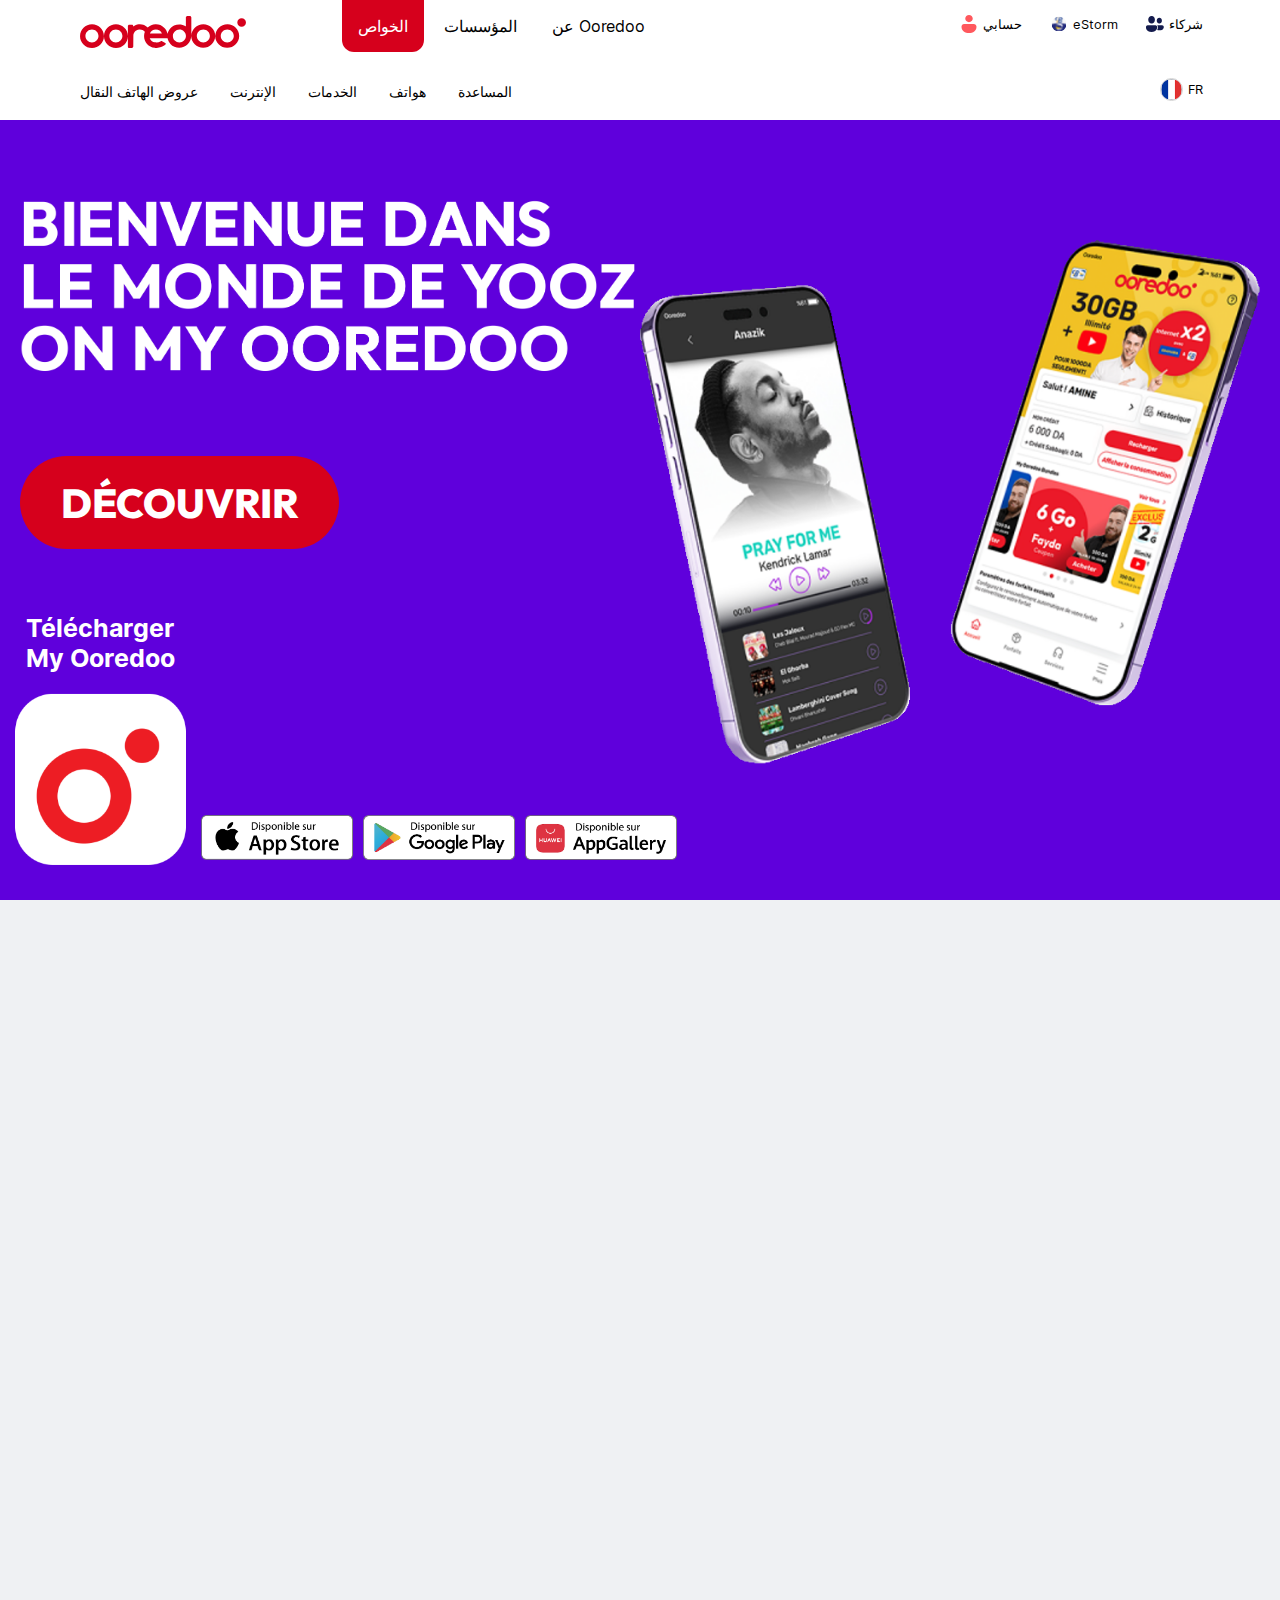
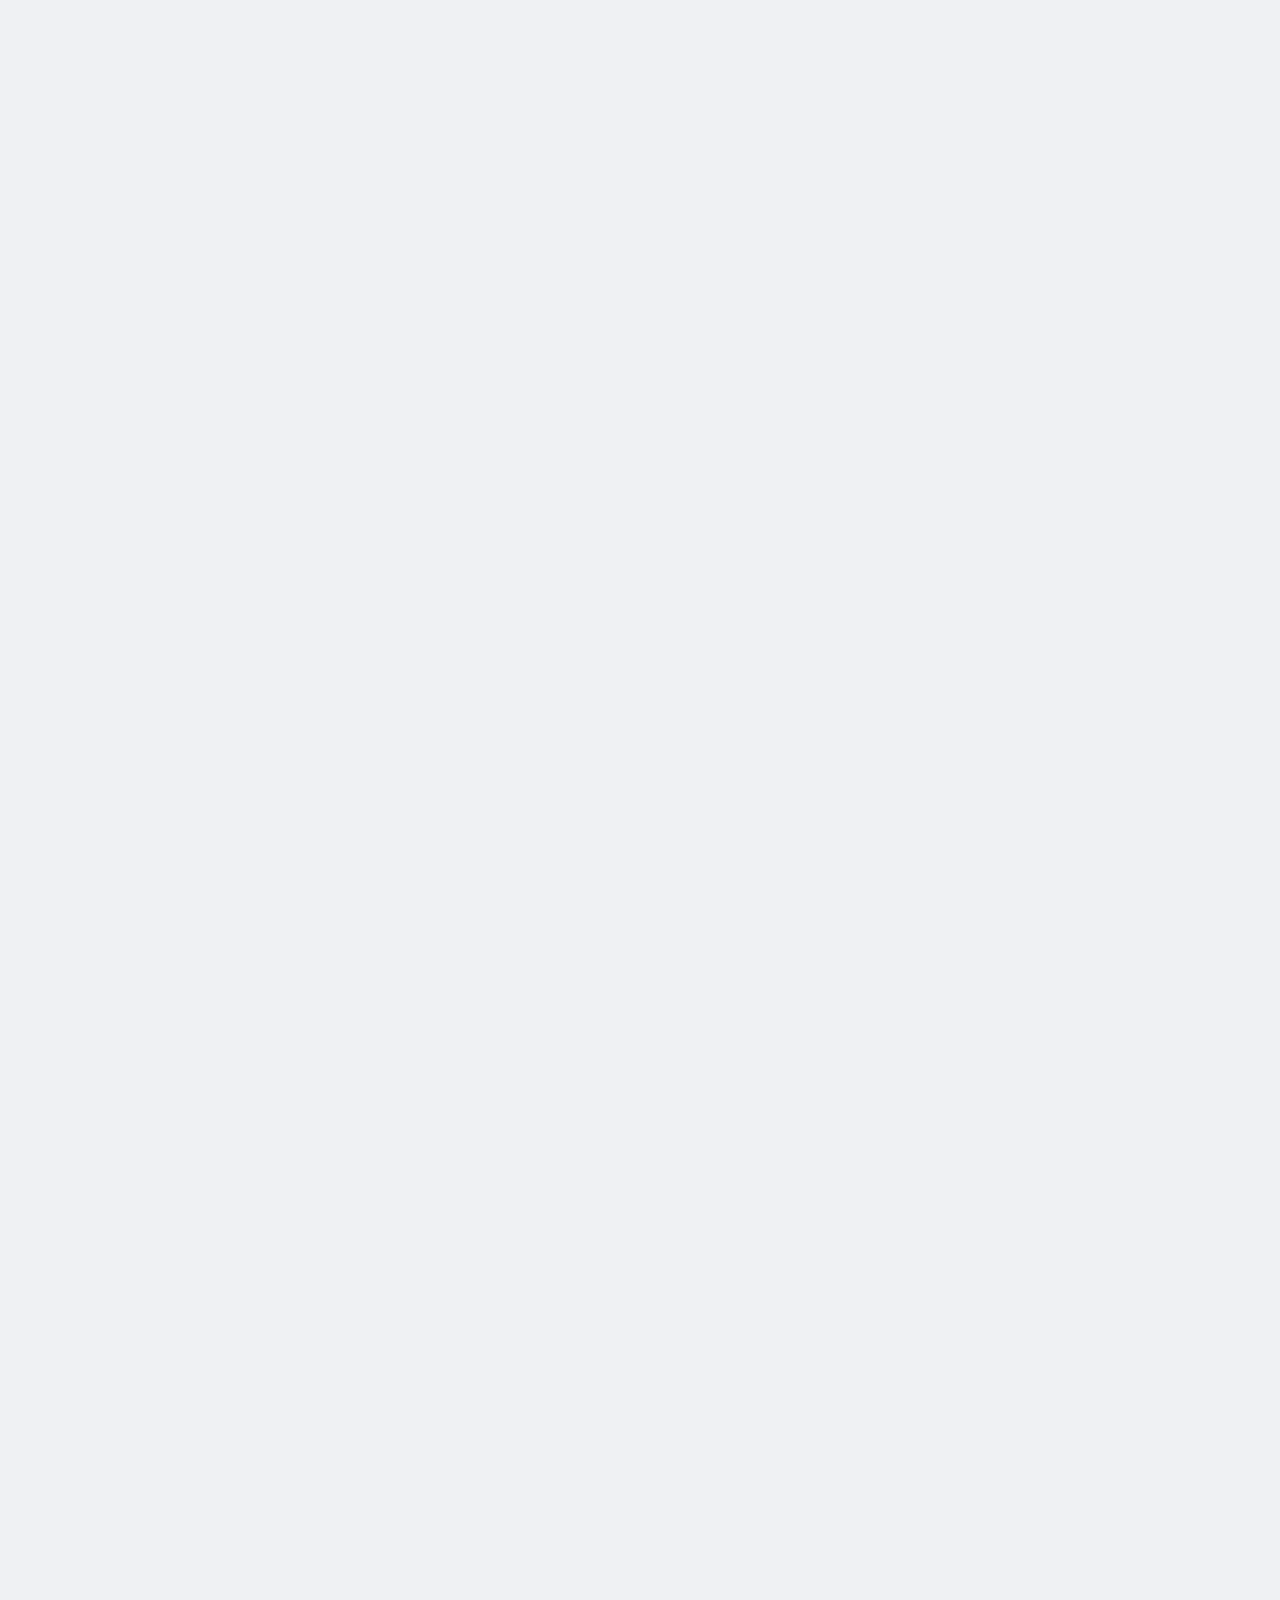
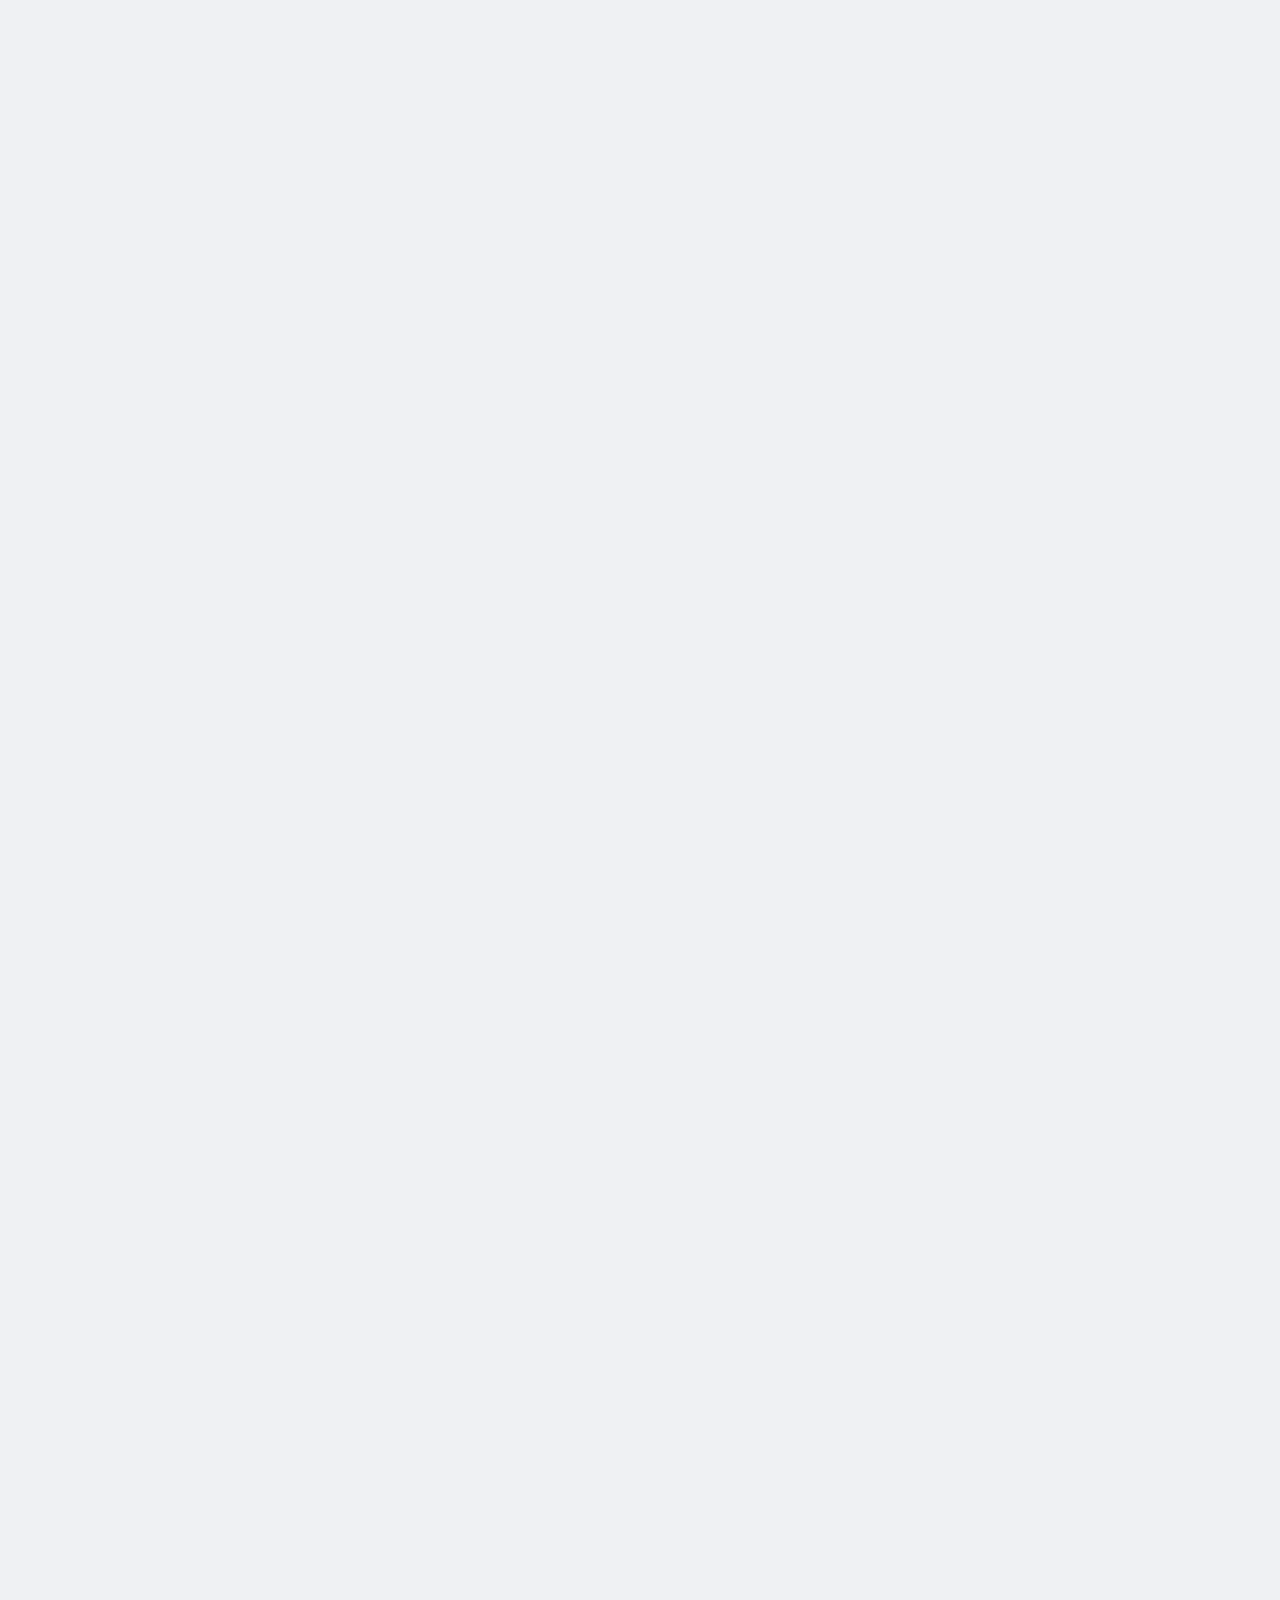
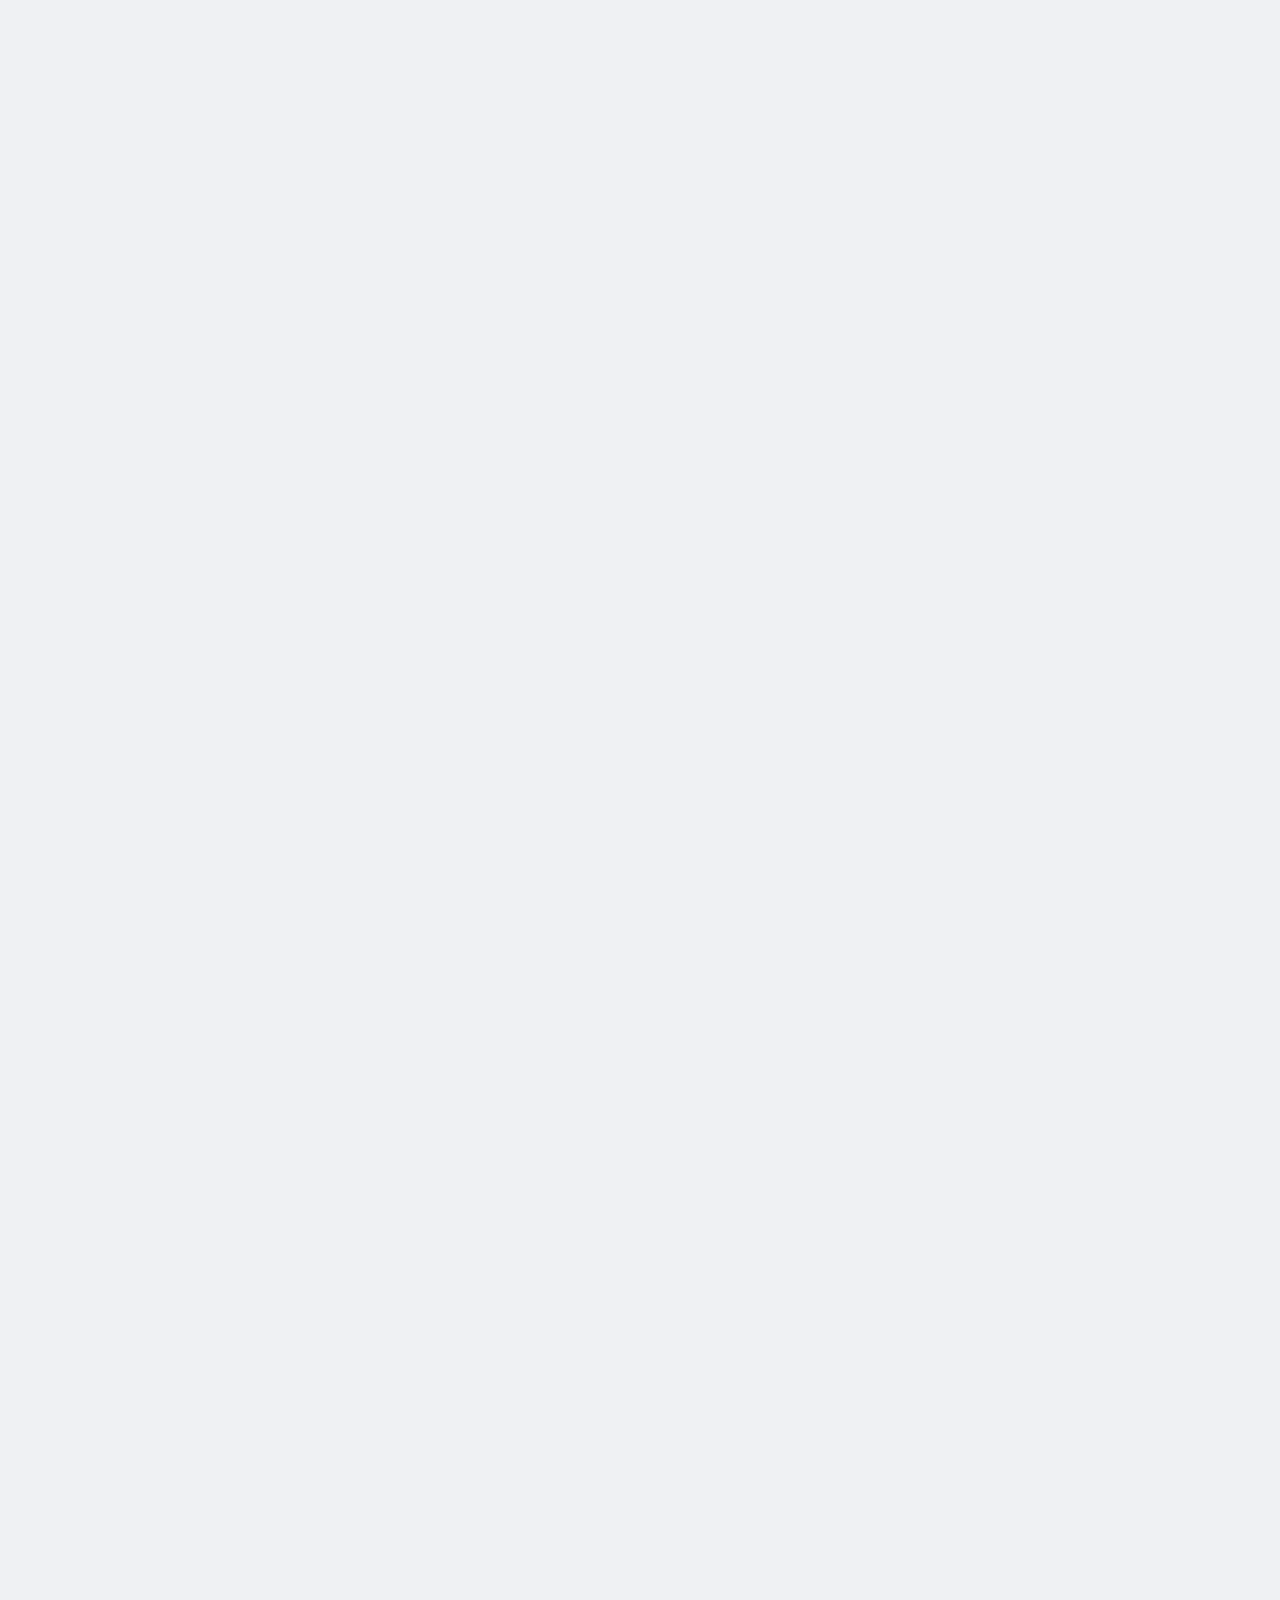
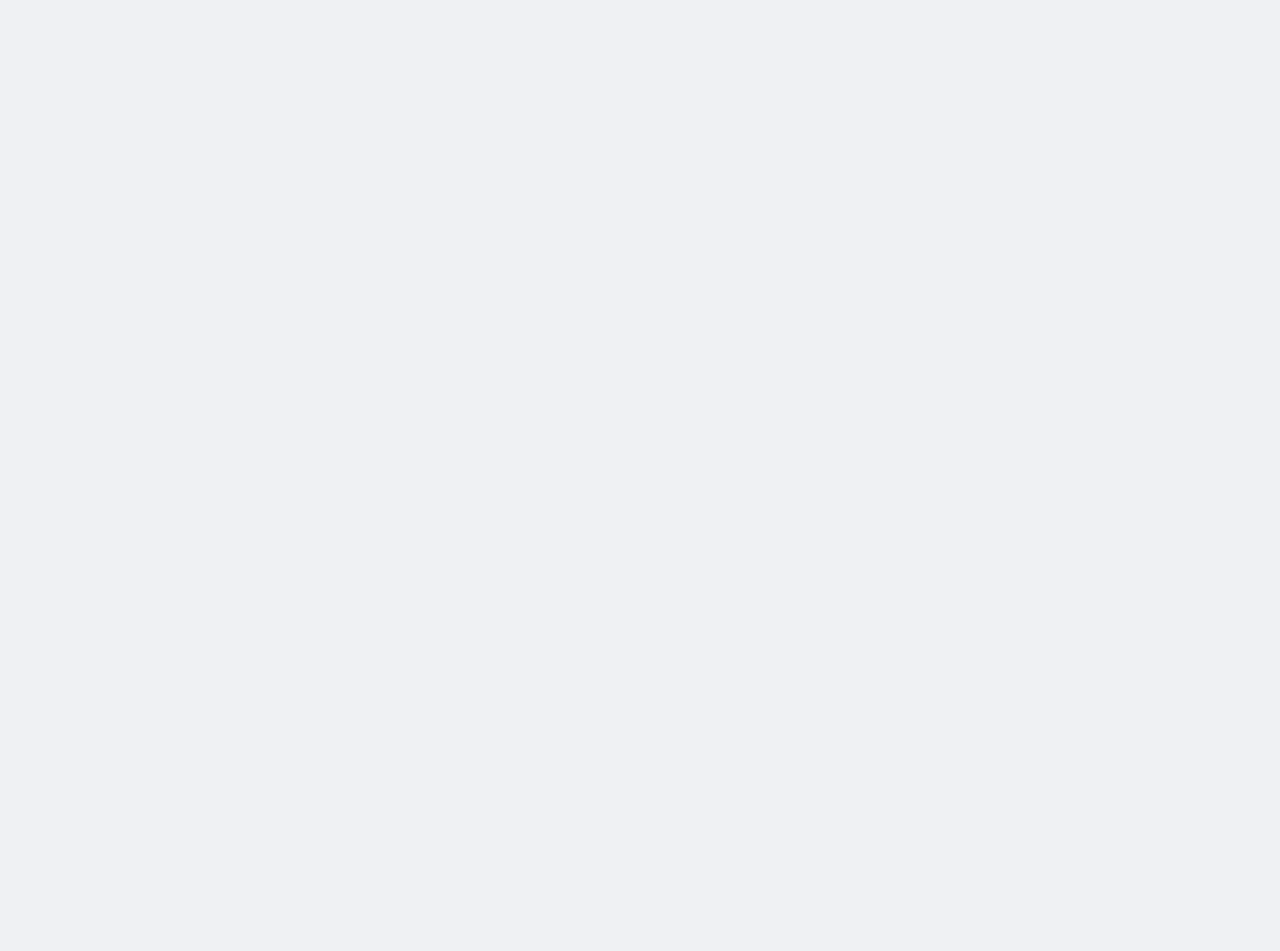
==== commit 15c2b498: "tweaks" ====
--- a/ar/index.html
+++ b/ar/index.html
@@ -1 +1 @@
-<!DOCTYPE html><html lang="en"><head><meta charSet="utf-8"/><meta name="viewport" content="width=device-width, initial-scale=1"/><link rel="preload" as="image" href="/images/logo-ooredoo.svg"/><link rel="preload" as="image" href="/images/navbar/persons.svg"/><link rel="preload" as="image" href="/images/navbar/e-strom.svg"/><link rel="preload" as="image" href="/images/navbar/partners.svg"/><link rel="preload" as="image" href="/images/navbar/fr_FR.png"/><link rel="preload" as="image" href="/images/banner_title.png"/><link rel="preload" as="image" href="/images/banner_phone.png"/><link rel="preload" as="image" href="/images/my-ooredoo.png"/><link rel="preload" as="image" href="/images/store_apple_white.png"/><link rel="preload" as="image" href="/images/store_google_white.png"/><link rel="stylesheet" href="/_next/static/css/0ffd754dd9b6e990.css" data-precedence="next"/><link rel="preload" as="script" fetchPriority="low" href="/_next/static/chunks/webpack-38ccab6415eed300.js"/><script src="/_next/static/chunks/fd9d1056-86a7a8de46c326ec.js" async=""></script><script src="/_next/static/chunks/23-68273f70ae8af9aa.js" async=""></script><script src="/_next/static/chunks/main-app-61eb7ca8cb9586cb.js" async=""></script><script src="/_next/static/chunks/546-ef80d84a6803c01a.js" async=""></script><script src="/_next/static/chunks/app/ar/index/page-f3a8ba8a197461b5.js" async=""></script><link rel="preload" as="image" href="/images/store_huawei_white.png"/><link rel="preload" as="image" href="/images/store_apple.svg"/><link rel="preload" as="image" href="/images/store_google.svg"/><link rel="preload" as="image" href="/images/store_huawei.svg"/><link rel="preload" as="image" href="/images/number_2.svg"/><link rel="preload" as="image" href="/images/number_3.svg"/><link rel="preload" as="image" href="/images/number_4.svg"/><link rel="preload" as="image" href="/images/btn-previous.png"/><link rel="preload" as="image" href="/images/btn-next.png"/><link rel="preload" as="image" href="/images/bundles-icons/internet.png"/><link rel="preload" as="image" href="/images/bundles-icons/onnet.png"/><link rel="preload" as="image" href="/images/bundles-icons/offnet.png"/><link rel="preload" as="image" href="/images/bundles-icons/sms.png"/><link rel="preload" as="image" href="/images/bundles-icons/facebook.png"/><link rel="preload" as="image" href="/images/bundles-icons/youtube.png"/><link rel="preload" as="image" href="/images/bundles-icons/tiktok.png"/><link rel="preload" as="image" href="/images/bundles-icons/instagram.png"/><link rel="preload" as="image" href="/images/bundles-icons/anazik.png"/><link rel="preload" as="image" href="/images/bundles-icons/anaflix.png"/><link rel="preload" as="image" href="/images/bundles-icons/anazik_anaflix.png"/><link rel="preload" as="image" href="/images/yooz-checkmark.svg"/><link rel="preload" as="image" href="/images/telephone.png"/><link rel="preload" as="image" href="/images/screens/1_ar.png"/><link rel="preload" as="image" href="/images/snap-logo.png"/><link rel="preload" as="image" href="/images/screens/2_ar.png"/><link rel="preload" as="image" href="/images/screens/4_ar.png"/><link rel="preload" as="image" href="/images/screens/laffaire_ar.png"/><link rel="preload" as="image" href="/images/collapse-arrow.svg"/><link rel="preload" as="image" href="/images/footer/facebook.png"/><link rel="preload" as="image" href="/images/footer/XLogo.png"/><link rel="preload" as="image" href="/images/footer/Youtube.png"/><link rel="preload" as="image" href="/images/footer/Instagram.png"/><link rel="preload" as="image" href="/images/footer/LinkedIn.png"/><link rel="preload" as="image" href="/images/footer/Tiktok.png"/><link rel="preload" as="image" href="/images/footer/snapchat.png"/><title>Yooz</title><link rel="icon" href="/favicon.ico" type="image/x-icon" sizes="200x200"/><script src="/_next/static/chunks/polyfills-78c92fac7aa8fdd8.js" noModule=""></script></head><body class="__className_aaf875"><div class="ltm-container ltm-navbar"><div class="ltm-navbar-container"><img src="/images/logo-ooredoo.svg" alt="logo-ooredoo" class="logo-ooredoo"/><div class="ltm-main-links"><a href="https://ooredoo.dz/ar/particuliers" class="ltm-navbar-link ltm-navbar-link-active">الخواص</a><a href="https://ooredoo.dz/ar/entreprises" class="ltm-navbar-link">المؤسسات</a><a href="https://ooredoo.dz/ar/tout-sur-ooredoo" class="ltm-navbar-link">عن Ooredoo</a></div><div class="ltm-navbar-features"><a href="https://my.ooredoo.dz/ODZ_Login/" class="ltm-navbar-link"><img src="/images/navbar/persons.svg" alt="my-ooredoo"/><span>حسابي</span></a><a href="https://apps.ooredoo.dz/e-payment/payment/public/" class="ltm-navbar-link"><img src="/images/navbar/e-strom.svg" alt="eStorm"/><span>eStorm</span></a><a href="https://appstorm.ooredoo.dz/appstorm/login" class="ltm-navbar-link"><img src="/images/navbar/partners.svg" alt="Partenaires"/><span>شركاء</span></a> <a href="/fr/" class="ltm-navbar-link ltm-language"><img src="/images/navbar/fr_FR.png" alt="my-ooredoo"/><span>FR</span></a><svg xmlns="http://www.w3.org/2000/svg" width="24" height="24" viewBox="0 0 24 24" fill="none" stroke="currentColor" stroke-width="2" stroke-linecap="round" stroke-linejoin="round" class="ltm-mobile-menu"><line x1="4" x2="20" y1="12" y2="12"></line><line x1="4" x2="20" y1="6" y2="6"></line><line x1="4" x2="20" y1="18" y2="18"></line></svg><div class="ltm-main-link-dropdown"><div class="ltm-dropdown-active-link"><span>الخواص</span><svg xmlns="http://www.w3.org/2000/svg" width="24" height="24" viewBox="0 0 24 24" fill="none" stroke="currentColor" stroke-width="2" stroke-linecap="round" stroke-linejoin="round"><path d="m6 9 6 6 6-6"></path></svg></div><div class="ltm-dropdown-menu "><a href="https://ooredoo.dz/ar/particuliers" class="ltm-navbar-link ltm-navbar-link-active">الخواص</a><a href="https://ooredoo.dz/ar/entreprises" class="ltm-navbar-link">المؤسسات</a><a href="https://ooredoo.dz/ar/tout-sur-ooredoo" class="ltm-navbar-link">عن Ooredoo</a></div></div></div><div class="ltm-sub-links "><svg xmlns="http://www.w3.org/2000/svg" width="24" height="24" viewBox="0 0 24 24" fill="none" stroke="currentColor" stroke-width="2" stroke-linecap="round" stroke-linejoin="round" class="ltm-mobile-menu-close"><path d="M18 6 6 18"></path><path d="m6 6 12 12"></path></svg><a href="https://www.ooredoo.dz/ar/web/guest/personal/mobile-offers">عروض الهاتف النقال</a><a href="https://www.ooredoo.dz/ar/web/guest/personal/internet">الإنترنت</a><a href="https://www.ooredoo.dz/ar/web/guest/personal/services-home">الخدمات</a><a href="https://www.ooredoo.dz/ar/web/guest/personal/devices">هواتف</a><a href="https://www.ooredoo.dz/ar/web/guest/will-respond">المساعدة</a></div></div></div><div class="ltm-banner-section"><div class="ltm-banner-container"><div class="ltm-banner-text"><img src="/images/banner_title.png" alt="banner-title"/></div><div class="ltm-banner-phones"><img src="/images/banner_phone.png" alt="banner-phone"/></div><div class="ltm-banner-cta"><a href="/#">découvrir</a></div><div class="ltm-banner-app"><div>Télécharger <span class="ltm-nowrap">My Ooredoo</span></div><img src="/images/my-ooredoo.png" alt="banner-title"/></div><div class="ltm-banner-download"><a href="https://apps.apple.com/dz/app/my-ooredoo-algeria/id1644340373" target="_blank"><img src="/images/store_apple_white.png" alt="My Ooredoo sur Apple Store"/></a><a href="https://play.google.com/store/apps/details?id=com.algeria.selfcare.app.android" target="_blank"><img src="/images/store_google_white.png" alt="My Ooredoo sur Google Play"/></a><a href="https://appgallery.huawei.com/app/C107690933" target="_blank"><img src="/images/store_huawei_white.png" alt="My Ooredoo sur AppGallery"/></a></div></div></div><div class="ltm-container ltm-white-section"><h1 class="text-uppercase">التعريف</h1><div class="ltm-white-section-body"><div class="ltm-presentation-section"><iframe width="560" class="ltm-youtube-video" src="https://www.youtube.com/embed/3Wfdbr8EODk" frameBorder="0" allow="accelerometer; autoplay; clipboard-write; encrypted-media; gyroscope; picture-in-picture" allowFullScreen="" title="Embedded YouTube video"></iframe><div class="ltm-presentation-text"><p>N&#x27;YOOZ عبارة عن عرض مسبق الدفع بدون التزام لمنحك العديد من المزايا على غرار<strong> اختيار رقم هاتفك ، تشكيل اختيارك حسب احتياجك ، الاستفادة من سناب شات مجانا </strong>و الحصول على<strong> حجم انترنت مهدى </strong>بعد دعوة صديق على التطبيق<strong class="ltm-text-red"> My Ooredoo </strong></p><div class="ltm-presentation-download"><strong class="text-uppercase">حملوا التطبيق</strong><div class="ltm-banner-download"><a href="https://apps.apple.com/dz/app/my-ooredoo-algeria/id1644340373" target="_blank"><img src="/images/store_apple.svg" alt="My Ooredoo sur Apple Store"/></a><a href="https://play.google.com/store/apps/details?id=com.algeria.selfcare.app.android" target="_blank"><img src="/images/store_google.svg" alt="My Ooredoo sur Google Play"/></a><a href="https://appgallery.huawei.com/app/C107690933" target="_blank"><img src="/images/store_huawei.svg" alt="My Ooredoo sur AppGallery"/></a></div></div></div></div></div></div><div class="ltm-container ltm-white-section ltm-choose-number-container-section"><h1 class="text-uppercase">في N&#x27;YOOZ<br/>أنتم تختارون!</h1><div class="ltm-white-section-body"><div class="ltm-choose-number-section"><div class="ltm-choose-number-description"><p>اختاروا رقم هاتفكم</p></div><div class="ltm-carousel ltm-rtl" style="direction:rtl"><div class="ltm-carousel-slider" style="transform:translateX( 0% );width:400%"><div class="ltm-carousel-item ltm-step-active" style="width:25%;z-index:4"><div class="ltm-step-element"><div class="ltm-choose-number-card" style="z-index:4"><span class="ltm-number-card-header">01<!-- -->.</span><div class="ltm-number-card-body"><span class="ltm-number-card-text"> حملوا تطبيق My Ooredoo</span><div class="ltm-number-card-main-image"><div class="ltm-choose-number-links"><a href="https://apps.apple.com/dz/app/my-ooredoo-algeria/id1644340373" target="_blank"><img src="/images/store_apple.svg" alt="My Ooredoo sur Apple Store"/></a><a href="https://play.google.com/store/apps/details?id=com.algeria.selfcare.app.android" target="_blank"><img src="/images/store_google.svg" alt="My Ooredoo sur Google Play"/></a><a href="https://appgallery.huawei.com/app/C107690933" target="_blank"><img src="/images/store_huawei.svg" alt="My Ooredoo sur AppGallery"/></a></div></div></div></div></div></div><div class="ltm-carousel-item ltm-step-hidden" style="width:25%;z-index:3"><div class="ltm-step-element"><div class="ltm-choose-number-card" style="z-index:3"><span class="ltm-number-card-header">02<!-- -->.</span><div class="ltm-number-card-body"><span class="ltm-number-card-text">شكلوا رقم هاتفكم</span><div class="ltm-number-card-main-image"><img src="/images/number_2.svg" alt="2" class="ltm-number-image-2"/></div></div></div></div></div><div class="ltm-carousel-item ltm-step-hidden" style="width:25%;z-index:2"><div class="ltm-step-element"><div class="ltm-choose-number-card" style="z-index:2"><span class="ltm-number-card-header">03<!-- -->.</span><div class="ltm-number-card-body"><span class="ltm-number-card-text">قوموا بادخال معلوماتكم</span><div class="ltm-number-card-main-image"><img src="/images/number_3.svg" alt="3" class="ltm-number-image-3"/></div></div></div></div></div><div class="ltm-carousel-item ltm-step-hidden" style="width:25%;z-index:1"><div class="ltm-step-element"><div class="ltm-choose-number-card" style="z-index:1"><span class="ltm-number-card-header">04<!-- -->.</span><div class="ltm-number-card-body"><span class="ltm-number-card-text">استفيدوا من حجم انترنت مضاعف عند استلام SIM الخاصة بكم</span><div class="ltm-number-card-main-image"><img src="/images/number_4.svg" alt="4" class="ltm-number-image-4"/></div></div></div></div></div></div><button class="ltm-carousel-btn-prev"><img src="/images/btn-previous.png" alt="carousel-prev"/></button><button class="ltm-carousel-btn-next" disabled=""><img src="/images/btn-next.png" alt="carousel-prev"/></button></div></div></div></div><div class="ltm-container ltm-white-section ltm-pack-bundles-container"><h1 class="text-uppercase">قوموا بتشكيل اشتراككم حسب رغبتكم</h1><div class="ltm-white-section-body"><div class="ltm-pack-bundles"><div class="ltm-header"><div class="ltm-title"><span>اختاروا <span class="text-bundle">الصلاحية</span></span></div><div class="ltm-radios"><label class="custom-radio"><input type="radio" name="duration" checked="" value="monthly"/><i></i> <span class="radio-text">30 يوم</span></label><label class="custom-radio"><input type="radio" name="duration" value="bi_weekly"/><i></i> <span class="radio-text">15 يوم</span></label><label class="custom-radio"><input type="radio" name="duration" value="weekly"/><i></i> <span class="radio-text">7 أيام</span></label></div></div><div class="ltm-slider-list"><div class="ltm-slider"><div class="ltm-slider-title"><img src="/images/bundles-icons/internet.png" alt="انترنت"/>انترنت</div><div class="ltm-slider-input custom-range"><input style="background:linear-gradient(to left, var(--ltm-color-special) 5.555555555555555%, var(--ltm-color-special) 5.555555555555555%, #CBCBCBFF 0%, #CBCBCBFF 100%)" type="range" min="0" max="18" value="1"/></div><div class="ltm-slider-values"><span style="direction:ltr">1<!-- --> <!-- -->Go</span><span>130<!-- --> <!-- -->دج</span></div></div><div class="ltm-slider"><div class="ltm-slider-title"><img src="/images/bundles-icons/onnet.png" alt="مكالمات نحو Ooredoo"/>مكالمات نحو Ooredoo</div><div class="ltm-slider-input custom-range"><input style="background:linear-gradient(to left, var(--ltm-color-special) 14.285714285714286%, var(--ltm-color-special) 14.285714285714286%, #CBCBCBFF 0%, #CBCBCBFF 100%)" type="range" min="0" max="7" value="1"/></div><div class="ltm-slider-values"><span>10<!-- --> <!-- -->دقيقة</span><span>20<!-- --> <!-- -->دج</span></div></div><div class="ltm-slider"><div class="ltm-slider-title"><img src="/images/bundles-icons/offnet.png" alt="مكالمات نحو كل الشبكات"/>مكالمات نحو كل الشبكات</div><div class="ltm-slider-input custom-range"><input style="background:linear-gradient(to left, var(--ltm-color-special) 12.5%, var(--ltm-color-special) 12.5%, #CBCBCBFF 0%, #CBCBCBFF 100%)" type="range" min="0" max="8" value="1"/></div><div class="ltm-slider-values"><span>10<!-- --> <!-- -->دقيقة</span><span>30<!-- --> <!-- -->دج</span></div></div><div class="ltm-slider"><div class="ltm-slider-title"><img src="/images/bundles-icons/sms.png" alt="رسائل قصيرة"/>رسائل قصيرة</div><div class="ltm-slider-input custom-range"><input style="background:linear-gradient(to left, var(--ltm-color-special) 14.285714285714286%, var(--ltm-color-special) 14.285714285714286%, #CBCBCBFF 0%, #CBCBCBFF 100%)" type="range" min="0" max="7" value="1"/></div><div class="ltm-slider-values"><span>10<!-- --> <!-- -->رسالة</span><span>30<!-- --> <!-- -->دج</span></div></div></div><div class="ltm-extra"><div class="ltm-title-extra"><span>اختاروا <span class="text-bundle">المزايا الإضافية</span></span></div><div class="ltm-extra-items"><div class="ltm-extra-item"><img src="/images/bundles-icons/facebook.png" alt="فايسبوك و مسنجر"/><span class="check-text"><span>فايسبوك و مسنجر</span><span>+ <!-- -->200<!-- --> <!-- -->دج</span></span><label class="custom-checkbox"><input type="checkbox" value="200"/><i></i></label></div><div class="ltm-extra-item"><img src="/images/bundles-icons/youtube.png" alt="يوتوب"/><span class="check-text"><span>يوتوب</span><span>+ <!-- -->200<!-- --> <!-- -->دج</span></span><label class="custom-checkbox"><input type="checkbox" value="200"/><i></i></label></div><div class="ltm-extra-item"><img src="/images/bundles-icons/tiktok.png" alt="تيك توك"/><span class="check-text"><span>تيك توك</span><span>+ <!-- -->200<!-- --> <!-- -->دج</span></span><label class="custom-checkbox"><input type="checkbox" value="200"/><i></i></label></div><div class="ltm-extra-item"><img src="/images/bundles-icons/instagram.png" alt="انستغرام"/><span class="check-text"><span>انستغرام</span><span>+ <!-- -->200<!-- --> <!-- -->دج</span></span><label class="custom-checkbox"><input type="checkbox" value="200"/><i></i></label></div><div class="ltm-extra-item"><img src="/images/bundles-icons/anazik.png" alt="ANAZIK"/><span class="check-text"><span>ANAZIK</span><span>+ <!-- -->250<!-- --> <!-- -->دج</span></span><label class="custom-checkbox"><input type="checkbox" value="250"/><i></i></label></div><div class="ltm-extra-item"><img src="/images/bundles-icons/anaflix.png" alt="ANAFLIX"/><span class="check-text"><span>ANAFLIX</span><span>+ <!-- -->300<!-- --> <!-- -->دج</span></span><label class="custom-checkbox"><input type="checkbox" value="300"/><i></i></label></div><div class="ltm-extra-item"><img src="/images/bundles-icons/anazik_anaflix.png" alt="ANAZIK + ANAFLIX"/><span class="check-text"><span>ANAZIK + ANAFLIX</span><span>+ <!-- -->450<!-- --> <!-- -->دج</span></span><label class="custom-checkbox"><input type="checkbox" value="450"/><i></i></label></div></div></div><div class="ltm-final-price"><div class="ltm-total-sum ">سعر الاشتراك <span class="text-bundle">210<!-- --> <!-- -->دج</span></div></div></div></div></div><div class="ltm-container ltm-white-section"><h1 class="text-uppercase">اختاروا من بين الاشتراكات الموجودة</h1><div class="ltm-white-section-body"><div class="ltm-yooz-forfait-section"><div class="ltm-carousel ltm-rtl" style="direction:rtl"><div class="ltm-carousel-slider" style="transform:translateX( 14.285714285714285% );width:700%"><div class="ltm-carousel-item ltm-step-hidden" style="width:14.285714285714286%;z-index:7"><div class="ltm-step-element"><div class="ltm-yooz-forfait-card"><h2 class="ltm-yooz-card-header">N&#x27;YOOZ <!-- -->1000</h2><h3 class="ltm-yooz-card-duration">صالح مدة 30 يوم</h3><h3 class="ltm-yooz-card-main-option">15Go إنترنت</h3><ul class="ltm-yooz-card-options"><li><img src="/images/yooz-checkmark.svg" alt="check-mark"/>مكالمات ورسائل قصيرة نحو Ooredoo</li><li><img src="/images/yooz-checkmark.svg" alt="check-mark"/>100 دقيقة نحو كل الشبكات</li></ul><h2 class="ltm-yooz-card-price">1000<!-- --> <!-- -->دج</h2></div></div></div><div class="ltm-carousel-item ltm-step-active" style="width:14.285714285714286%;z-index:6"><div class="ltm-step-element"><div class="ltm-yooz-forfait-card"><h2 class="ltm-yooz-card-header">N&#x27;YOOZ <!-- -->1500</h2><h3 class="ltm-yooz-card-duration">صالح مدة 30 يوم</h3><h3 class="ltm-yooz-card-main-option">30Go إنترنت </h3><ul class="ltm-yooz-card-options"><li><img src="/images/yooz-checkmark.svg" alt="check-mark"/>مكالمات ورسائل قصيرة نحو Ooredoo</li><li><img src="/images/yooz-checkmark.svg" alt="check-mark"/>فايسبوك وماسنجر غير محدودين</li><li><img src="/images/yooz-checkmark.svg" alt="check-mark"/>150 دقيقة نحو كل الشبكات</li></ul><h2 class="ltm-yooz-card-price">1500<!-- --> <!-- -->دج</h2></div></div></div><div class="ltm-carousel-item ltm-step-hidden" style="width:14.285714285714286%;z-index:5"><div class="ltm-step-element"><div class="ltm-yooz-forfait-card"><h2 class="ltm-yooz-card-header">N&#x27;YOOZ <!-- -->500</h2><h3 class="ltm-yooz-card-duration">صالح مدة 30 يوم</h3><h3 class="ltm-yooz-card-main-option">5Go إنترنت<br/>+ 2Go حجم إنترنت إضافي</h3><ul class="ltm-yooz-card-options"><li><img src="/images/yooz-checkmark.svg" alt="check-mark"/>50 دقيقة نحو كل الشبكات</li><li><img src="/images/yooz-checkmark.svg" alt="check-mark"/>50 رسالة قصيرة نحو Ooredoo</li></ul><h2 class="ltm-yooz-card-price">500<!-- --> <!-- -->دج</h2></div></div></div><div class="ltm-carousel-item ltm-step-hidden" style="width:14.285714285714286%;z-index:4"><div class="ltm-step-element"><div class="ltm-yooz-forfait-card"><h2 class="ltm-yooz-card-header">N&#x27;YOOZ <!-- -->300</h2><h3 class="ltm-yooz-card-duration">صالح مدة 15 يوم</h3><h3 class="ltm-yooz-card-main-option">3Go إنترنت </h3><ul class="ltm-yooz-card-options"><li><img src="/images/yooz-checkmark.svg" alt="check-mark"/>30 دقيقة نحو كل الشبكات</li><li><img src="/images/yooz-checkmark.svg" alt="check-mark"/>30 رسالة قصيرة نحو Ooredoo</li></ul><h2 class="ltm-yooz-card-price">300<!-- --> <!-- -->دج</h2></div></div></div><div class="ltm-carousel-item ltm-step-hidden" style="width:14.285714285714286%;z-index:3"><div class="ltm-step-element"><div class="ltm-yooz-forfait-card"><h2 class="ltm-yooz-card-header">N&#x27;YOOZ <!-- -->200</h2><h3 class="ltm-yooz-card-duration">صالح مدة يوم واحد</h3><h3 class="ltm-yooz-card-main-option">2.5Go إنترنت </h3><ul class="ltm-yooz-card-options"><li><img src="/images/yooz-checkmark.svg" alt="check-mark"/>مكالمات ورسائل قصيرة غير محدودين نحو Ooredoo</li><li><img src="/images/yooz-checkmark.svg" alt="check-mark"/>فايسبوك وماسنجر ويوتيوب غير محدودين</li><li><img src="/images/yooz-checkmark.svg" alt="check-mark"/>40 دقيقة نحو كل الشبكات</li></ul><h2 class="ltm-yooz-card-price">200<!-- --> <!-- -->دج</h2></div></div></div><div class="ltm-carousel-item ltm-step-hidden" style="width:14.285714285714286%;z-index:2"><div class="ltm-step-element"><div class="ltm-yooz-forfait-card"><h2 class="ltm-yooz-card-header">N&#x27;YOOZ <!-- -->100</h2><h3 class="ltm-yooz-card-duration">صالح مدة يوم واحد</h3><h3 class="ltm-yooz-card-main-option">1Go إنترنت </h3><ul class="ltm-yooz-card-options"><li><img src="/images/yooz-checkmark.svg" alt="check-mark"/>مكالمات ورسائل قصيرة غير محدودين نحو Ooredoo</li><li><img src="/images/yooz-checkmark.svg" alt="check-mark"/>فايسبوك وماسنجر غير محدودين</li><li><img src="/images/yooz-checkmark.svg" alt="check-mark"/>10 دقيقة نحو كل الشبكات</li></ul><h2 class="ltm-yooz-card-price">100<!-- --> <!-- -->دج</h2></div></div></div><div class="ltm-carousel-item ltm-step-hidden" style="width:14.285714285714286%;z-index:1"><div class="ltm-step-element"><div class="ltm-yooz-forfait-card"><h2 class="ltm-yooz-card-header">N&#x27;YOOZ <!-- -->30</h2><h3 class="ltm-yooz-card-duration">صالح مدة يوم واحد</h3><h3 class="ltm-yooz-card-main-option">200Mo إنترنت </h3><ul class="ltm-yooz-card-options"><li><img src="/images/yooz-checkmark.svg" alt="check-mark"/>فايسبوك وماسنجر غير محدودين</li></ul><h2 class="ltm-yooz-card-price">30<!-- --> <!-- -->دج</h2></div></div></div></div><div class="ltm-step-indicator"><div class="ltm-carousel-item-step "></div><div class="ltm-carousel-item-step ltm-step-active"></div><div class="ltm-carousel-item-step "></div><div class="ltm-carousel-item-step "></div><div class="ltm-carousel-item-step "></div><div class="ltm-carousel-item-step "></div><div class="ltm-carousel-item-step "></div></div><button class="ltm-carousel-btn-prev"><img src="/images/btn-previous.png" alt="carousel-prev"/></button><button class="ltm-carousel-btn-next"><img src="/images/btn-next.png" alt="carousel-prev"/></button></div></div></div></div><div class="ltm-container ltm-white-section"><h1 class="text-uppercase">سناب شات مجاني كل يوم</h1><div class="ltm-white-section-body"><div class="ltm-snapchat-section"><div class="ltm-snapchat-description"><p>بالإضافة إلى المزايا السابقة، استفيدوا من سناب شات مجانًا كل يوم على التطبيق My Ooredoo</p></div><div class="ltm-carousel ltm-rtl" style="direction:rtl"><div class="ltm-carousel-slider" style="transform:translateX( 0% );width:300%"><div class="ltm-carousel-item ltm-step-active" style="width:33.333333333333336%;z-index:3"><div class="ltm-step-element"><div class="ltm-offer-carousel-element"><div class="ltm-screen"><img src="/images/telephone.png" alt="snap-screen-phone" class="ltm-phone-foreground"/><img src="/images/screens/1_ar.png" alt="snap-screen-0" class="ltm-phone-img"/></div><div class="ltm-step-text"><p>اضغطوا على الصور الدوارة في الصفحة الرئيسية</p><img src="/images/snap-logo.png" alt="" class="ltm-snapchat-logo"/></div></div></div></div><div class="ltm-carousel-item ltm-step-hidden" style="width:33.333333333333336%;z-index:2"><div class="ltm-step-element"><div class="ltm-offer-carousel-element"><div class="ltm-screen"><img src="/images/telephone.png" alt="snap-screen-phone" class="ltm-phone-foreground"/><img src="/images/screens/2_ar.png" alt="snap-screen-1" class="ltm-phone-img"/></div><div class="ltm-step-text"><p>اضفطوا على «تشغيل الآن» للاستفادة من سناب شات مجانا مدة 24 يوم</p><img src="/images/snap-logo.png" alt="" class="ltm-snapchat-logo"/></div></div></div></div><div class="ltm-carousel-item ltm-step-hidden" style="width:33.333333333333336%;z-index:1"><div class="ltm-step-element"><div class="ltm-offer-carousel-element"><div class="ltm-screen"><img src="/images/telephone.png" alt="snap-screen-phone" class="ltm-phone-foreground"/><img src="/images/screens/4_ar.png" alt="snap-screen-2" class="ltm-phone-img"/></div><div class="ltm-step-text"><p>عودوا غدا للاستقادة منه مرة أخرى !</p><img src="/images/snap-logo.png" alt="" class="ltm-snapchat-logo"/></div></div></div></div></div><div class="ltm-step-indicator"><div class="ltm-carousel-item-step ltm-step-active"></div><div class="ltm-carousel-item-step "></div><div class="ltm-carousel-item-step "></div></div><button class="ltm-carousel-btn-prev"><img src="/images/btn-previous.png" alt="carousel-prev"/></button><button class="ltm-carousel-btn-next" disabled=""><img src="/images/btn-next.png" alt="carousel-prev"/></button></div></div></div></div><div class="ltm-container ltm-white-section"><h1 class="text-uppercase">خدمة l&#x27;affaire</h1><div class="ltm-white-section-body"><div class="ltm-service-laffair-section"><div class="ltm-service-laffair-description"><p>استفيدوا من تخفيضات استثنائية تصل إلى <em class="ltm-text-red text-bold">%70</em> في ركن<br/>«L&#x27;AFFAIRE »</p></div><div class="ltm-carousel ltm-rtl" style="direction:rtl"><div class="ltm-carousel-slider" style="transform:translateX( 0% );width:100%"><div class="ltm-carousel-item ltm-step-active" style="width:100%;z-index:1"><div class="ltm-step-element"><div class="ltm-offer-carousel-element"><div class="ltm-screen"><img src="/images/telephone.png" alt="snap-screen-phone" class="ltm-phone-foreground"/><img src="/images/screens/laffaire_ar.png" alt="snap-screen-0" class="ltm-phone-img"/></div><div class="ltm-step-text"><p>اضغطوا على ركن <strong>« L&#x27;AFFAIRE »</strong> في الصور الدوارة<br/><br/>و استفيدوا من تخفيضات مهداة على الفئات (مطاعم ، الاستجمام ، الخدمات ، الصحة...)</p></div></div></div></div></div></div></div></div></div><div class="ltm-container ltm-white-section ltm-faq-container-section"><h1 class="text-uppercase">الأسئلة الشائعة</h1><div class="ltm-white-section-body"><div class="ltm-faq-section"><div class="ltm-collapse-faq "><div class="ltm-collapse-question"><span>ما هو عرض  N’YOOZ؟</span><img src="/images/collapse-arrow.svg" alt="collapse-arrow"/></div><div class="ltm-expandable-container  "><div class="ltm-expandable-content" style="min-height:0"><div class="ltm-collapse-answer">N&#x27;YOOZ عرض مسبق الدفع بدون التزام مع العديد من المزايا من اختيار رقم الهاتف، وتشكيل الاشتراك حسب الرغبة، وسناب شات مجانا وحجم الإنترنت المهدى بعد دعوة صديق للانضمام على تطبيق My Ooredoo.<br/>انضموا إلى عرض N&#x27;YOOZ وحمّلوا تطبيق My Ooredoo!</div></div></div></div><div class="ltm-collapse-faq "><div class="ltm-collapse-question"><span>ما هي المزايا التي يمنحها عرض  N’YOOZ؟</span><img src="/images/collapse-arrow.svg" alt="collapse-arrow"/></div><div class="ltm-expandable-container  "><div class="ltm-expandable-content" style="min-height:0"><div class="ltm-collapse-answer">في عرض N&#x27;YOOZ، المتوفّر على My Ooredoo، يمكنكم:<br/>- تشكيل اشتراككم حسب الرغبة، وذلك باختيار حجم الإنترنت، والمكالمات نحو Ooredoo والشبكات الأخرى، والرسائل القصيرة نحو كل الشبكات وكذا صلاحية المزايا<br/>- اختيار أحد الاشتراكات الموجودة مع إضافة مزايا من اختياركم (واتساب، يوتيوب، إنستغرام، تيك توك، وغيرها)<br/>- الاستفادة من اتصال مجاني على سناب شات وذلك بتفعيل &quot;سناب شات مجاني&quot;<br/>- الفوز بحجم إنترنت يصل إلى 30Go كل يوم<br/>- الفوز بحجم إنترنت يصل إلى 5Go صالحين مدة 7 أيام، وذلك بدعوة 5 أصدقاء للانضمام إلى My Ooredoo</div></div></div></div><div class="ltm-collapse-faq "><div class="ltm-collapse-question"><span>ما هي الميزات المتوفرة مع عرض  N’YOOZ على تطبيق My Ooredoo؟</span><img src="/images/collapse-arrow.svg" alt="collapse-arrow"/></div><div class="ltm-expandable-container  "><div class="ltm-expandable-content" style="min-height:0"><div class="ltm-collapse-answer">مع N&#x27;YOOZ، يمكنكم تشغيل اشتراككم أو تجديده، والاطلاع على رصيدكم، وتشكيل اشتراككم حسب الرغبة، والاستفادة من سناب شات مجانا كل يوم، بالإضافة إلى الاطلاع على سجل الاتصالات والفوز بحجم إنترنت يصل إلى 30Go كل يوم وهذا على تطبيق My Ooredoo.</div></div></div></div><div class="ltm-collapse-faq "><div class="ltm-collapse-question"><span>ما هي المزايا المتوفرة عند شراء شريحة SIM  N’YOOZ بعد حجزها على My Ooredoo؟</span><img src="/images/collapse-arrow.svg" alt="collapse-arrow"/></div><div class="ltm-expandable-container  "><div class="ltm-expandable-content" style="min-height:0"><div class="ltm-collapse-answer"><b>فقط</b> عند شراء أحد الاشتراك الـ 4 الرئيسية، يمكنكم الاستفادة من ضعف حجم الإنترنت:<br/>- 6Go :  N’YOOZ 300 إنترنت + 30 دقيقة نحو كل الشبكات + 30 رسالة قصيرة نحو Ooredoo ،الكل صالح 15 يوم<br/>- 10Go :  N’YOOZ 500 إنترنت + 4Go حجم إنترنت مهدى + 50 دقيقة نحو كل الشبكات + 30 رسالة قصيرة نحو Ooredoo ،الكل صالح 30 يوم<br/>- 30Go :  N’YOOZ 1000 إنترنت + مكالمات و رسائل قصيرة غير محدودة نحو Ooredoo مع 100 دقيقة نحو كل كل الشبكات ،الكل صالح 30 يوم<br/>- 60Go :  N’YOOZ 1500 إنترنت + مكالمات و رسائل قصيرة غير محدودة نحو Ooredoo + فايسبوك وماسنجر غير محدودين + 150 دقيقة نحو كل الشبكات ،الكل صالح 30 يوم</div></div></div></div><div class="ltm-collapse-faq "><div class="ltm-collapse-question"><span>ما هو اشتراك  N’YOOZ الذي تبلغ مدة صلاحيته 24 ساعة؟</span><img src="/images/collapse-arrow.svg" alt="collapse-arrow"/></div><div class="ltm-expandable-container  "><div class="ltm-expandable-content" style="min-height:0"><div class="ltm-collapse-answer"><br/>- 200Mo : N&#x27;YOOZ 30 إنترنت + فايسبوك وماسنجر غير محدودين<br/>- 1Go : N&#x27;YOOZ 100 إنترنت + مكالمات ورسائل قصيرة غير محدودين نحو Ooredoo + فايسبوك وماسنجر غير محدودين + 10 دقائق نحو كل الشبكات<br/>- 2.5Go : N&#x27;YOOZ 200 إنترنت + مكالمات ورسائل قصيرة غير محدودين نحو Ooredoo + فايسبوك وماسنجر ويوتيوب غير محدودين + 40 دقيقة نحو كل الشبكات</div></div></div></div><div class="ltm-collapse-faq "><div class="ltm-collapse-question"><span>ما هو اشتراك  N’YOOZ الذي تبلغ مدة صلاحيته 15 يوم؟ </span><img src="/images/collapse-arrow.svg" alt="collapse-arrow"/></div><div class="ltm-expandable-container  "><div class="ltm-expandable-content" style="min-height:0"><div class="ltm-collapse-answer">- 30Go :  N’YOOZ 300 إنترنت + 30 دقيقة نحو كل الشبكات + 30 رسالة قصيرة نحو Ooredoo</div></div></div></div><div class="ltm-collapse-faq "><div class="ltm-collapse-question"><span>ما هو اشتراك  N’YOOZ الذي تبلغ مدة صلاحيته 30 يوم؟</span><img src="/images/collapse-arrow.svg" alt="collapse-arrow"/></div><div class="ltm-expandable-container  "><div class="ltm-expandable-content" style="min-height:0"><div class="ltm-collapse-answer">:<br/>- 5Go : N&#x27;YOOZ 500 إنترنت + 2Go حجم إنترنت مهدى + 50 دقيقة نحو Ooredoo رسالة+ 50 قصيرة نحو Ooredoo<br/>- 30Go :  N’YOOZ 1000 إنترنت + مكالمات و رسائل قصيرة غير محدودة نحو Ooredoo مع 100 دقيقة نحو كل الشبكات<br/>- 60Go : N&#x27;YOOZ 1500 إنترنت + مكالمات ورسائل قصيرة غير محدودة نحو Ooredoo + فايسبوك وماسنجر غير محدودين + 150 دقيقة نحو كل الشبكات</div></div></div></div><div class="ltm-collapse-faq "><div class="ltm-collapse-question"><span>كيف يمكنني شراء اشتراك  N’YOOZ؟</span><img src="/images/collapse-arrow.svg" alt="collapse-arrow"/></div><div class="ltm-expandable-container  "><div class="ltm-expandable-content" style="min-height:0"><div class="ltm-collapse-answer">شراء الاشتراكات ممكن على تطبيق My Ooredoo، على الصفحة choof.ooredoo.dz، وعلى القائمتين #200* و #151*.</div></div></div></div><div class="ltm-collapse-faq "><div class="ltm-collapse-question"><span>كيف يمكنني دعوة صديق؟</span><img src="/images/collapse-arrow.svg" alt="collapse-arrow"/></div><div class="ltm-expandable-container  "><div class="ltm-expandable-content" style="min-height:0"><div class="ltm-collapse-answer">يمكنكم دعوة إلى غاية 5 من أصدقائكم وذلك بالضغط على ركن &quot;دعوة صديق&quot; على القائمة. قوموا بدعوة أصدقائكم لعيش تجربة N&#x27;YOOZ وذلك بتحميل التطبيق وشراء شريحة SIM واستفيدوا أنت وكل واحد من أصدقائك من 1Go صالحة لمدة 7 أيام.</div></div></div></div><div class="ltm-collapse-faq "><div class="ltm-collapse-question"><span>كيف يمكنني الاستفادة من سناب شات مجانا؟</span><img src="/images/collapse-arrow.svg" alt="collapse-arrow"/></div><div class="ltm-expandable-container  "><div class="ltm-expandable-content" style="min-height:0"><div class="ltm-collapse-answer">يمكنكم الاستفادة من سناب شات مجانا مدة 24 ساعة بتشغيل &quot;سناب شات مجاني&quot; الذي تجدونه على الصور الدوارة في الصفحة الرئيسية.</div></div></div></div><div class="ltm-collapse-faq "><div class="ltm-collapse-question"><span>هل يمكنني إجراء مكالمات نحو الخارج من اشتراكي  N’YOOZ؟</span><img src="/images/collapse-arrow.svg" alt="collapse-arrow"/></div><div class="ltm-expandable-container  "><div class="ltm-expandable-content" style="min-height:0"><div class="ltm-collapse-answer">المكالمات نحو الخارج متوفرة وذلك باستعمال الرصيد المعبّأ.</div></div></div></div></div></div></div><div class="ltm-container ltm-footer-container"><div class="ltm-footer-top"><h3>ابقوا متّصلين</h3><div class="ltm-footer-icons"><a href="https://www.facebook.com/OoredooDZ/" target="_blank"><img src="/images/footer/facebook.png" alt="facebook-ooredoo"/></a><a href="https://twitter.com/ooredoodz" target="_blank"><img src="/images/footer/XLogo.png" alt="x-ooredoo"/></a><a href="https://www.youtube.com/user/OoredooDZ" target="_blank"><img src="/images/footer/Youtube.png" alt="youtube-ooredoo"/></a><a href="https://www.instagram.com/ooredooalgerie/" target="_blank"><img src="/images/footer/Instagram.png" alt="instagram-ooredoo"/></a><a href="https://www.linkedin.com/company/ooredoo-algerie/" target="_blank"><img src="/images/footer/LinkedIn.png" alt="linkedin-ooredoo"/></a><a href="https://www.tiktok.com/@ooredooalgerie" target="_blank"><img src="/images/footer/Tiktok.png" alt="tiktok-ooredoo"/></a><a href="https://www.snapchat.com/add/ooredoo-dz" target="_blank"><img src="/images/footer/snapchat.png" alt="snapchat-ooredoo"/></a></div></div></div><div class="ltm-container ltm-footer-bottom-container"><div class="ltm-footer-bottom"><div class="ltm-ooredoo-mail-subscribe"><img src="/images/logo-ooredoo.svg" alt=""/><p>اشتركوا في نشرتنا الإخبارية</p><div class="ltm-subscribe-email"><input type="email" placeholder="بريدكم الإلكتروني..."/><a href="#">الاشتراك</a></div></div><div class="ltm-footer-bottom-links"><div class="ltm-link-container"><div class="ltm-link-section"><p>الدعم</p><a href="https://www.ooredoo.dz/ar/business/contact-us">اتصلوا بنا</a><a href="https://chatcc.ooredoo.dz/system/templates/chat/ooredoo/index.html?subActivity=Chat&amp;entryPointId=1002&amp;templateName=ooredoo&amp;ver=v11&amp;locale=fr-FR">الدعم</a><a href="https://www.ooredoo.dz/ar/personal/assistance/find-us">أين تجدونا</a><a href="https://ooredoo.dz/web/guest/personal/la-gold" class="ltm-text-red">La Gold جديدة</a></div><div class="ltm-link-section"><p>عن Ooredoo</p><a href="https://ooredoo.dz/about-us/about-ooredoo">حول Ooredoo</a><a href="http://ooredoo.sourcing.mn1.ariba.com/ad/selfRegistration">انضم إلينا كمُورد (سجل نفسك هنا)</a><a href="https://ooredoo.dz/documents/d/guest/satellite-1"> فهرس التوصيل البيني 2023-2024</a></div><div class="ltm-link-section"><p>السياسة والجودة</p><a href="https://ooredoo.dz/web/guest/legal-notice">الإشعارات القانونية</a><a href="https://ooredoo.dz/documents/d/guest/politique-qualite-arabe">سياسة الجودة</a><a href="https://ooredoo.dz/privacy-legal/whistleblowing">الإبلاغ عن المخالفات</a><a href="https://ooredoo.dz/documents/d/guest/dz-10011-qms_rr_fr_certificate_iso-9001_2015_wataniya-telecom-qr-code"> <!-- -->ISO 9001<!-- --> </a><a href="https://ooredoo.dz/documents/d/guest/dz-10000-isms_rr_en_certificate_iso-iec-27001_wataniya-qr-code"> <!-- -->ISO-CEI 27001<!-- --> </a><a href="https://ooredoo.dz/documents/d/guest/personal_data_ar">المعطيات ذات الطابع الشخصي</a><a href="https://ooredoo.dz/documents/d/guest/politique-generale-de-protection-des-donnees-site-web-">السياسة العامة لحماية البيانات</a></div></div><div class="ltm-footer-download"><strong class="text-uppercase">حملوا التطبيق</strong><div class="ltm-footer-download-links"><a href="https://apps.apple.com/dz/app/my-ooredoo-algeria/id1644340373" target="_blank"><img src="/images/store_apple.svg" alt="My Ooredoo sur Apple Store"/></a><a href="https://play.google.com/store/apps/details?id=com.algeria.selfcare.app.android" target="_blank"><img src="/images/store_google.svg" alt="My Ooredoo sur Google Play"/></a><a href="https://appgallery.huawei.com/app/C107690933" target="_blank"><img src="/images/store_huawei.svg" alt="My Ooredoo sur AppGallery"/></a></div></div></div></div></div><script src="/_next/static/chunks/webpack-38ccab6415eed300.js" async=""></script><script>(self.__next_f=self.__next_f||[]).push([0]);self.__next_f.push([2,null])</script><script>self.__next_f.push([1,"1:HL[\"/_next/static/css/0ffd754dd9b6e990.css\",\"style\"]\n"])</script><script>self.__next_f.push([1,"2:I[5751,[],\"\"]\n4:I[6513,[],\"ClientPageRoot\"]\n5:I[2815,[\"546\",\"static/chunks/546-ef80d84a6803c01a.js\",\"501\",\"static/chunks/app/ar/index/page-f3a8ba8a197461b5.js\"],\"default\"]\n6:I[9275,[],\"\"]\n7:I[1343,[],\"\"]\n9:I[6130,[],\"\"]\na:[]\n"])</script><script>self.__next_f.push([1,"0:[[[\"$\",\"link\",\"0\",{\"rel\":\"stylesheet\",\"href\":\"/_next/static/css/0ffd754dd9b6e990.css\",\"precedence\":\"next\",\"crossOrigin\":\"$undefined\"}]],[\"$\",\"$L2\",null,{\"buildId\":\"Rr1dKZR8l2KEa1UBNLNKh\",\"assetPrefix\":\"\",\"initialCanonicalUrl\":\"/ar/index\",\"initialTree\":[\"\",{\"children\":[\"ar\",{\"children\":[\"index\",{\"children\":[\"__PAGE__\",{}]}]}]},\"$undefined\",\"$undefined\",true],\"initialSeedData\":[\"\",{\"children\":[\"ar\",{\"children\":[\"index\",{\"children\":[\"__PAGE__\",{},[[\"$L3\",[\"$\",\"$L4\",null,{\"props\":{\"params\":{},\"searchParams\":{}},\"Component\":\"$5\"}]],null],null]},[\"$\",\"$L6\",null,{\"parallelRouterKey\":\"children\",\"segmentPath\":[\"children\",\"ar\",\"children\",\"index\",\"children\"],\"error\":\"$undefined\",\"errorStyles\":\"$undefined\",\"errorScripts\":\"$undefined\",\"template\":[\"$\",\"$L7\",null,{}],\"templateStyles\":\"$undefined\",\"templateScripts\":\"$undefined\",\"notFound\":\"$undefined\",\"notFoundStyles\":\"$undefined\",\"styles\":null}],null]},[\"$\",\"$L6\",null,{\"parallelRouterKey\":\"children\",\"segmentPath\":[\"children\",\"ar\",\"children\"],\"error\":\"$undefined\",\"errorStyles\":\"$undefined\",\"errorScripts\":\"$undefined\",\"template\":[\"$\",\"$L7\",null,{}],\"templateStyles\":\"$undefined\",\"templateScripts\":\"$undefined\",\"notFound\":\"$undefined\",\"notFoundStyles\":\"$undefined\",\"styles\":null}],null]},[[\"$\",\"html\",null,{\"lang\":\"en\",\"children\":[\"$\",\"body\",null,{\"className\":\"__className_aaf875\",\"children\":[\"$\",\"$L6\",null,{\"parallelRouterKey\":\"children\",\"segmentPath\":[\"children\"],\"error\":\"$undefined\",\"errorStyles\":\"$undefined\",\"errorScripts\":\"$undefined\",\"template\":[\"$\",\"$L7\",null,{}],\"templateStyles\":\"$undefined\",\"templateScripts\":\"$undefined\",\"notFound\":[[\"$\",\"title\",null,{\"children\":\"404: This page could not be found.\"}],[\"$\",\"div\",null,{\"style\":{\"fontFamily\":\"system-ui,\\\"Segoe UI\\\",Roboto,Helvetica,Arial,sans-serif,\\\"Apple Color Emoji\\\",\\\"Segoe UI Emoji\\\"\",\"height\":\"100vh\",\"textAlign\":\"center\",\"display\":\"flex\",\"flexDirection\":\"column\",\"alignItems\":\"center\",\"justifyContent\":\"center\"},\"children\":[\"$\",\"div\",null,{\"children\":[[\"$\",\"style\",null,{\"dangerouslySetInnerHTML\":{\"__html\":\"body{color:#000;background:#fff;margin:0}.next-error-h1{border-right:1px solid rgba(0,0,0,.3)}@media (prefers-color-scheme:dark){body{color:#fff;background:#000}.next-error-h1{border-right:1px solid rgba(255,255,255,.3)}}\"}}],[\"$\",\"h1\",null,{\"className\":\"next-error-h1\",\"style\":{\"display\":\"inline-block\",\"margin\":\"0 20px 0 0\",\"padding\":\"0 23px 0 0\",\"fontSize\":24,\"fontWeight\":500,\"verticalAlign\":\"top\",\"lineHeight\":\"49px\"},\"children\":\"404\"}],[\"$\",\"div\",null,{\"style\":{\"display\":\"inline-block\"},\"children\":[\"$\",\"h2\",null,{\"style\":{\"fontSize\":14,\"fontWeight\":400,\"lineHeight\":\"49px\",\"margin\":0},\"children\":\"This page could not be found.\"}]}]]}]}]],\"notFoundStyles\":[],\"styles\":null}]}]}],null],null],\"couldBeIntercepted\":false,\"initialHead\":[false,\"$L8\"],\"globalErrorComponent\":\"$9\",\"missingSlots\":\"$Wa\"}]]\n"])</script><script>self.__next_f.push([1,"8:[[\"$\",\"meta\",\"0\",{\"name\":\"viewport\",\"content\":\"width=device-width, initial-scale=1\"}],[\"$\",\"meta\",\"1\",{\"charSet\":\"utf-8\"}],[\"$\",\"title\",\"2\",{\"children\":\"Yooz\"}],[\"$\",\"link\",\"3\",{\"rel\":\"icon\",\"href\":\"/favicon.ico\",\"type\":\"image/x-icon\",\"sizes\":\"200x200\"}]]\n3:null\n"])</script></body></html>+<!DOCTYPE html><html lang="en"><head><meta charSet="utf-8"/><meta name="viewport" content="width=device-width, initial-scale=1"/><link rel="preload" as="image" href="/images/logo-ooredoo.svg"/><link rel="preload" as="image" href="/images/navbar/persons.svg"/><link rel="preload" as="image" href="/images/navbar/e-strom.svg"/><link rel="preload" as="image" href="/images/navbar/partners.svg"/><link rel="preload" as="image" href="/images/navbar/fr_FR.png"/><link rel="preload" as="image" href="/images/navbar/profile.png"/><link rel="preload" as="image" href="/images/navbar/fr.png"/><link rel="preload" as="image" href="/images/banner_title.png"/><link rel="preload" as="image" href="/images/banner_phone.png"/><link rel="preload" as="image" href="/images/my-ooredoo.png"/><link rel="stylesheet" href="/_next/static/css/1e24f698327f9608.css" data-precedence="next"/><link rel="preload" as="script" fetchPriority="low" href="/_next/static/chunks/webpack-38ccab6415eed300.js"/><script src="/_next/static/chunks/fd9d1056-86a7a8de46c326ec.js" async=""></script><script src="/_next/static/chunks/23-68273f70ae8af9aa.js" async=""></script><script src="/_next/static/chunks/main-app-61eb7ca8cb9586cb.js" async=""></script><script src="/_next/static/chunks/546-5c2ad8457b511139.js" async=""></script><script src="/_next/static/chunks/app/ar/index/page-1dd93dcb707e718a.js" async=""></script><link rel="preload" as="image" href="/images/store_apple_white.png"/><link rel="preload" as="image" href="/images/store_google_white.png"/><link rel="preload" as="image" href="/images/store_huawei_white.png"/><link rel="preload" as="image" href="/images/store_apple.svg"/><link rel="preload" as="image" href="/images/store_google.svg"/><link rel="preload" as="image" href="/images/store_huawei.svg"/><link rel="preload" as="image" href="/images/number_2.svg"/><link rel="preload" as="image" href="/images/number_3.svg"/><link rel="preload" as="image" href="/images/number_4.svg"/><link rel="preload" as="image" href="/images/btn-previous.png"/><link rel="preload" as="image" href="/images/btn-next.png"/><link rel="preload" as="image" href="/images/bundles-icons/internet.png"/><link rel="preload" as="image" href="/images/bundles-icons/onnet.png"/><link rel="preload" as="image" href="/images/bundles-icons/offnet.png"/><link rel="preload" as="image" href="/images/bundles-icons/sms.png"/><link rel="preload" as="image" href="/images/bundles-icons/facebook.png"/><link rel="preload" as="image" href="/images/bundles-icons/youtube.png"/><link rel="preload" as="image" href="/images/bundles-icons/tiktok.png"/><link rel="preload" as="image" href="/images/bundles-icons/insta.png"/><link rel="preload" as="image" href="/images/bundles-icons/anazik.png"/><link rel="preload" as="image" href="/images/bundles-icons/anaflix.png"/><link rel="preload" as="image" href="/images/bundles-icons/anazik_anaflix.png"/><link rel="preload" as="image" href="/images/yooz-checkmark.svg"/><link rel="preload" as="image" href="/images/telephone.png"/><link rel="preload" as="image" href="/images/screens/1_ar.png"/><link rel="preload" as="image" href="/images/snap-logo.png"/><link rel="preload" as="image" href="/images/screens/2_ar.png"/><link rel="preload" as="image" href="/images/screens/3_ar.png"/><link rel="preload" as="image" href="/images/screens/laffaire_ar.png"/><link rel="preload" as="image" href="/images/collapse-arrow.svg"/><link rel="preload" as="image" href="/images/footer/facebook.png"/><link rel="preload" as="image" href="/images/footer/XLogo.png"/><link rel="preload" as="image" href="/images/footer/Youtube.png"/><link rel="preload" as="image" href="/images/footer/Instagram.png"/><link rel="preload" as="image" href="/images/footer/LinkedIn.png"/><link rel="preload" as="image" href="/images/footer/Tiktok.png"/><link rel="preload" as="image" href="/images/footer/snapchat.png"/><title>Yooz</title><link rel="icon" href="/favicon.ico" type="image/x-icon" sizes="200x200"/><script src="/_next/static/chunks/polyfills-78c92fac7aa8fdd8.js" noModule=""></script></head><body class="__className_aaf875"><div class="ltm-container ltm-navbar"><div class="ltm-navbar-container"><img src="/images/logo-ooredoo.svg" alt="logo-ooredoo" class="logo-ooredoo"/><div class="ltm-main-links"><a href="https://www.ooredoo.dz/ar/particuliers" class="ltm-navbar-link ltm-navbar-link-active">الخواص</a><a href="https://www.ooredoo.dz/ar/entreprises" class="ltm-navbar-link">المؤسسات</a><a href="https://www.ooredoo.dz/ar/tout-sur-ooredoo" class="ltm-navbar-link">عن Ooredoo</a></div><div class="ltm-navbar-features"><a href="https://my.ooredoo.dz/ODZ_Login/" class="ltm-navbar-link"><img src="/images/navbar/persons.svg" alt="my-ooredoo"/><span>حسابي</span></a><a href="https://apps.ooredoo.dz/e-payment/payment/public/" class="ltm-navbar-link"><img src="/images/navbar/e-strom.svg" alt="eStorm"/><span>eStorm</span></a><a href="https://appstorm.ooredoo.dz/appstorm/login" class="ltm-navbar-link"><img src="/images/navbar/partners.svg" alt="Partenaires"/><span>شركاء</span></a><a href="/fr/" class="ltm-navbar-link ltm-language"><img src="/images/navbar/fr_FR.png" alt="my-ooredoo"/><span>FR</span></a><svg xmlns="http://www.w3.org/2000/svg" width="24" height="24" viewBox="0 0 24 24" fill="none" stroke="currentColor" stroke-width="2" stroke-linecap="round" stroke-linejoin="round" class="ltm-mobile-menu"><line x1="4" x2="20" y1="12" y2="12"></line><line x1="4" x2="20" y1="6" y2="6"></line><line x1="4" x2="20" y1="18" y2="18"></line></svg><div class="ltm-main-link-dropdown"><div class="ltm-dropdown-active-link"><span>الخواص</span><svg xmlns="http://www.w3.org/2000/svg" width="24" height="24" viewBox="0 0 24 24" fill="none" stroke="currentColor" stroke-width="2" stroke-linecap="round" stroke-linejoin="round"><path d="m6 9 6 6 6-6"></path></svg></div><div class="ltm-dropdown-menu "><a href="https://www.ooredoo.dz/ar/particuliers" class="ltm-navbar-link ltm-navbar-link-active">الخواص</a><a href="https://www.ooredoo.dz/ar/entreprises" class="ltm-navbar-link">المؤسسات</a><a href="https://www.ooredoo.dz/ar/tout-sur-ooredoo" class="ltm-navbar-link">عن Ooredoo</a></div></div><div class="ltm-main-link-dropdown ltm-feature-link-dropdown"><div class="ltm-dropdown-active-link"><img src="/images/navbar/profile.png" alt=""/><a href="/fr/"><img src="/images/navbar/fr.png" alt="" style="scale:1.05"/></a></div><div class="ltm-dropdown-menu "><a href="https://my.ooredoo.dz/ODZ_Login/" class="ltm-navbar-link">حسابي</a><a href="https://apps.ooredoo.dz/e-payment/payment/public/" class="ltm-navbar-link">eStorm</a><a href="https://appstorm.ooredoo.dz/appstorm/login" class="ltm-navbar-link">شركاء</a></div></div></div><div class="ltm-sub-links "><svg xmlns="http://www.w3.org/2000/svg" width="24" height="24" viewBox="0 0 24 24" fill="none" stroke="currentColor" stroke-width="2" stroke-linecap="round" stroke-linejoin="round" class="ltm-mobile-menu-close"><path d="M18 6 6 18"></path><path d="m6 6 12 12"></path></svg><a href="https://www.ooredoo.dz/ar/web/guest/personal/mobile-offers">عروض الهاتف النقال</a><a href="https://www.ooredoo.dz/ar/web/guest/personal/internet">الإنترنت</a><a href="https://www.ooredoo.dz/ar/web/guest/personal/services-home">الخدمات</a><a href="https://www.ooredoo.dz/ar/web/guest/personal/devices">هواتف</a><a href="https://www.ooredoo.dz/ar/web/guest/will-respond">المساعدة</a></div></div></div><div class="ltm-banner-section"><div class="ltm-banner-container"><div class="ltm-banner-text"><img src="/images/banner_title.png" alt="banner-title"/></div><div class="ltm-banner-phones"><img src="/images/banner_phone.png" alt="banner-phone"/></div><div class="ltm-banner-cta"><a href="/#">découvrir</a></div><div class="ltm-banner-app"><div>Télécharger <span class="ltm-nowrap">My Ooredoo</span></div><img src="/images/my-ooredoo.png" alt="banner-title"/></div><div class="ltm-banner-download"><a href="https://apps.apple.com/dz/app/my-ooredoo-algeria/id1644340373" target="_blank"><img src="/images/store_apple_white.png" alt="My Ooredoo sur Apple Store"/></a><a href="https://play.google.com/store/apps/details?id=com.algeria.selfcare.app.android" target="_blank"><img src="/images/store_google_white.png" alt="My Ooredoo sur Google Play"/></a><a href="https://appgallery.huawei.com/app/C107690933" target="_blank"><img src="/images/store_huawei_white.png" alt="My Ooredoo sur AppGallery"/></a></div></div></div><div class="ltm-container ltm-white-section"><h1 class="text-uppercase">التعريف</h1><div class="ltm-white-section-body"><div class="ltm-presentation-section"><iframe width="560" class="ltm-youtube-video" src="https://www.youtube.com/embed/3Wfdbr8EODk" frameBorder="0" allow="accelerometer; autoplay; clipboard-write; encrypted-media; gyroscope; picture-in-picture" allowFullScreen="" title="Embedded YouTube video"></iframe><div class="ltm-presentation-text"><p>N&#x27;YOOZ عبارة عن عرض مسبق الدفع بدون التزام لمنحك العديد من المزايا على غرار<strong> اختيار رقم هاتفك ، تشكيل اختيارك حسب احتياجك ، الاستفادة من سناب شات مجانا </strong>و الحصول على<strong> حجم انترنت مهدى </strong>بعد دعوة صديق على التطبيق<strong class="ltm-text-red"> My Ooredoo </strong></p><div class="ltm-presentation-download"><strong class="text-uppercase">حملوا التطبيق</strong><div class="ltm-banner-download"><a href="https://apps.apple.com/dz/app/my-ooredoo-algeria/id1644340373" target="_blank"><img src="/images/store_apple.svg" alt="My Ooredoo sur Apple Store"/></a><a href="https://play.google.com/store/apps/details?id=com.algeria.selfcare.app.android" target="_blank"><img src="/images/store_google.svg" alt="My Ooredoo sur Google Play"/></a><a href="https://appgallery.huawei.com/app/C107690933" target="_blank"><img src="/images/store_huawei.svg" alt="My Ooredoo sur AppGallery"/></a></div></div></div></div></div></div><div class="ltm-container ltm-white-section ltm-choose-number-container-section"><h1 class="text-uppercase">في N&#x27;YOOZ<br/>أنتم تختارون!</h1><div class="ltm-white-section-body"><div class="ltm-choose-number-section"><div class="ltm-choose-number-description"><p>اختاروا رقم هاتفكم</p></div><div class="ltm-carousel ltm-rtl" style="direction:rtl"><div class="ltm-carousel-slider" style="transform:translateX( 0% );width:400%"><div class="ltm-carousel-item ltm-step-active" style="width:25%;z-index:4"><div class="ltm-step-element"><div class="ltm-choose-number-card" style="z-index:4"><span class="ltm-number-card-header">01<!-- -->.</span><div class="ltm-number-card-body"><span class="ltm-number-card-text"> حملوا تطبيق My Ooredoo</span><div class="ltm-number-card-main-image"><div class="ltm-choose-number-links"><a href="https://apps.apple.com/dz/app/my-ooredoo-algeria/id1644340373" target="_blank"><img src="/images/store_apple.svg" alt="My Ooredoo sur Apple Store"/></a><a href="https://play.google.com/store/apps/details?id=com.algeria.selfcare.app.android" target="_blank"><img src="/images/store_google.svg" alt="My Ooredoo sur Google Play"/></a><a href="https://appgallery.huawei.com/app/C107690933" target="_blank"><img src="/images/store_huawei.svg" alt="My Ooredoo sur AppGallery"/></a></div></div></div></div></div></div><div class="ltm-carousel-item ltm-step-hidden" style="width:25%;z-index:3"><div class="ltm-step-element"><div class="ltm-choose-number-card" style="z-index:3"><span class="ltm-number-card-header">02<!-- -->.</span><div class="ltm-number-card-body"><span class="ltm-number-card-text">شكلوا رقم هاتفكم</span><div class="ltm-number-card-main-image"><img src="/images/number_2.svg" alt="2" class="ltm-number-image-2"/></div></div></div></div></div><div class="ltm-carousel-item ltm-step-hidden" style="width:25%;z-index:2"><div class="ltm-step-element"><div class="ltm-choose-number-card" style="z-index:2"><span class="ltm-number-card-header">03<!-- -->.</span><div class="ltm-number-card-body"><span class="ltm-number-card-text">قوموا بادخال معلوماتكم</span><div class="ltm-number-card-main-image"><img src="/images/number_3.svg" alt="3" class="ltm-number-image-3"/></div></div></div></div></div><div class="ltm-carousel-item ltm-step-hidden" style="width:25%;z-index:1"><div class="ltm-step-element"><div class="ltm-choose-number-card" style="z-index:1"><span class="ltm-number-card-header">04<!-- -->.</span><div class="ltm-number-card-body"><span class="ltm-number-card-text">استفيدوا من حجم انترنت مضاعف عند استلام SIM الخاصة بكم</span><div class="ltm-number-card-main-image"><img src="/images/number_4.svg" alt="4" class="ltm-number-image-4"/></div></div></div></div></div></div><button class="ltm-carousel-btn-prev"><img src="/images/btn-previous.png" alt="carousel-prev"/></button><button class="ltm-carousel-btn-next" disabled=""><img src="/images/btn-next.png" alt="carousel-prev"/></button></div></div></div></div><div class="ltm-container ltm-white-section ltm-pack-bundles-container"><h1 class="text-uppercase">شكلوا اشتراككم حسب رغبتكم</h1><div class="ltm-white-section-body"><div class="ltm-pack-bundles"><div class="ltm-header"><div class="ltm-title"><span>اختاروا <span class="text-bundle">الصلاحية</span></span></div><div class="ltm-radios"><label class="custom-radio"><input type="radio" name="duration" checked="" value="monthly"/><i></i> <span class="radio-text">30 يوم</span></label><label class="custom-radio"><input type="radio" name="duration" value="bi_weekly"/><i></i> <span class="radio-text">15 يوم</span></label><label class="custom-radio"><input type="radio" name="duration" value="weekly"/><i></i> <span class="radio-text">7 أيام</span></label></div></div><div class="ltm-slider-list"><div class="ltm-slider"><div class="ltm-slider-title"><img src="/images/bundles-icons/internet.png" alt="انترنت"/>انترنت</div><div class="ltm-slider-input custom-range"><input style="background:linear-gradient(to left, var(--ltm-color-special) 5.555555555555555%, var(--ltm-color-special) 5.555555555555555%, #CBCBCBFF 0%, #CBCBCBFF 100%)" type="range" min="0" max="18" value="1"/></div><div class="ltm-slider-values"><span style="direction:ltr">1<!-- --> <!-- -->Go</span><span>130<!-- --> <!-- -->دج</span></div></div><div class="ltm-slider"><div class="ltm-slider-title"><img src="/images/bundles-icons/onnet.png" alt="مكالمات نحو Ooredoo"/>مكالمات نحو Ooredoo</div><div class="ltm-slider-input custom-range"><input style="background:linear-gradient(to left, var(--ltm-color-special) 14.285714285714286%, var(--ltm-color-special) 14.285714285714286%, #CBCBCBFF 0%, #CBCBCBFF 100%)" type="range" min="0" max="7" value="1"/></div><div class="ltm-slider-values"><span>10<!-- --> <!-- -->دقيقة</span><span>20<!-- --> <!-- -->دج</span></div></div><div class="ltm-slider"><div class="ltm-slider-title"><img src="/images/bundles-icons/offnet.png" alt="مكالمات نحو كل الشبكات"/>مكالمات نحو كل الشبكات</div><div class="ltm-slider-input custom-range"><input style="background:linear-gradient(to left, var(--ltm-color-special) 12.5%, var(--ltm-color-special) 12.5%, #CBCBCBFF 0%, #CBCBCBFF 100%)" type="range" min="0" max="8" value="1"/></div><div class="ltm-slider-values"><span>10<!-- --> <!-- -->دقيقة</span><span>30<!-- --> <!-- -->دج</span></div></div><div class="ltm-slider"><div class="ltm-slider-title"><img src="/images/bundles-icons/sms.png" alt="رسائل قصيرة"/>رسائل قصيرة</div><div class="ltm-slider-input custom-range"><input style="background:linear-gradient(to left, var(--ltm-color-special) 14.285714285714286%, var(--ltm-color-special) 14.285714285714286%, #CBCBCBFF 0%, #CBCBCBFF 100%)" type="range" min="0" max="7" value="1"/></div><div class="ltm-slider-values"><span>10<!-- --> <!-- -->رسالة</span><span>30<!-- --> <!-- -->دج</span></div></div></div><div class="ltm-extra"><div class="ltm-title-extra"><span>اختاروا <span class="text-bundle">المزايا الإضافية</span></span></div><div class="ltm-extra-items"><div class="ltm-extra-item"><img src="/images/bundles-icons/facebook.png" alt="فايسبوك و مسنجر"/><span class="check-text"><span>فايسبوك و مسنجر</span><span>+ <!-- -->200<!-- --> <!-- -->دج</span></span><label class="custom-checkbox"><input type="checkbox" value="200"/><i></i></label></div><div class="ltm-extra-item"><img src="/images/bundles-icons/youtube.png" alt="يوتوب"/><span class="check-text"><span>يوتوب</span><span>+ <!-- -->200<!-- --> <!-- -->دج</span></span><label class="custom-checkbox"><input type="checkbox" value="200"/><i></i></label></div><div class="ltm-extra-item"><img src="/images/bundles-icons/tiktok.png" alt="تيك توك"/><span class="check-text"><span>تيك توك</span><span>+ <!-- -->200<!-- --> <!-- -->دج</span></span><label class="custom-checkbox"><input type="checkbox" value="200"/><i></i></label></div><div class="ltm-extra-item"><img src="/images/bundles-icons/insta.png" alt="انستغرام"/><span class="check-text"><span>انستغرام</span><span>+ <!-- -->200<!-- --> <!-- -->دج</span></span><label class="custom-checkbox"><input type="checkbox" value="200"/><i></i></label></div><div class="ltm-extra-item"><img src="/images/bundles-icons/anazik.png" alt="ANAZIK"/><span class="check-text"><span>ANAZIK</span><span>+ <!-- -->250<!-- --> <!-- -->دج</span></span><label class="custom-checkbox"><input type="checkbox" value="250"/><i></i></label></div><div class="ltm-extra-item"><img src="/images/bundles-icons/anaflix.png" alt="ANAFLIX"/><span class="check-text"><span>ANAFLIX</span><span>+ <!-- -->300<!-- --> <!-- -->دج</span></span><label class="custom-checkbox"><input type="checkbox" value="300"/><i></i></label></div><div class="ltm-extra-item"><img src="/images/bundles-icons/anazik_anaflix.png" alt="ANAZIK + ANAFLIX"/><span class="check-text"><span>ANAZIK + ANAFLIX</span><span>+ <!-- -->450<!-- --> <!-- -->دج</span></span><label class="custom-checkbox"><input type="checkbox" value="450"/><i></i></label></div></div></div><div class="ltm-final-price"><div class="ltm-total-sum ">سعر الاشتراك <span class="text-bundle">210<!-- --> <!-- -->دج</span></div></div></div></div></div><div class="ltm-container ltm-white-section"><h1 class="text-uppercase">اختاروا من بين الاشتراكات الموجودة</h1><div class="ltm-white-section-body"><div class="ltm-yooz-forfait-section"><div class="ltm-carousel ltm-rtl" style="direction:rtl"><div class="ltm-carousel-slider" style="transform:translateX( 14.285714285714285% );width:700%"><div class="ltm-carousel-item ltm-step-hidden" style="width:14.285714285714286%;z-index:7"><div class="ltm-step-element"><div class="ltm-yooz-forfait-card"><h2 class="ltm-yooz-card-header">N&#x27;YOOZ <!-- -->1000</h2><h3 class="ltm-yooz-card-duration">صالح مدة 30 يوم</h3><h3 class="ltm-yooz-card-main-option">15Go إنترنت</h3><ul class="ltm-yooz-card-options"><li><img src="/images/yooz-checkmark.svg" alt="check-mark"/>مكالمات ورسائل قصيرة نحو Ooredoo</li><li><img src="/images/yooz-checkmark.svg" alt="check-mark"/>100 دقيقة نحو كل الشبكات</li></ul><h2 class="ltm-yooz-card-price">1000<!-- --> <!-- -->دج</h2></div></div></div><div class="ltm-carousel-item ltm-step-active" style="width:14.285714285714286%;z-index:6"><div class="ltm-step-element"><div class="ltm-yooz-forfait-card"><h2 class="ltm-yooz-card-header">N&#x27;YOOZ <!-- -->1500</h2><h3 class="ltm-yooz-card-duration">صالح مدة 30 يوم</h3><h3 class="ltm-yooz-card-main-option">30Go إنترنت </h3><ul class="ltm-yooz-card-options"><li><img src="/images/yooz-checkmark.svg" alt="check-mark"/>مكالمات ورسائل قصيرة نحو Ooredoo</li><li><img src="/images/yooz-checkmark.svg" alt="check-mark"/>فايسبوك وماسنجر غير محدودين</li><li><img src="/images/yooz-checkmark.svg" alt="check-mark"/>150 دقيقة نحو كل الشبكات</li></ul><h2 class="ltm-yooz-card-price">1500<!-- --> <!-- -->دج</h2></div></div></div><div class="ltm-carousel-item ltm-step-hidden" style="width:14.285714285714286%;z-index:5"><div class="ltm-step-element"><div class="ltm-yooz-forfait-card"><h2 class="ltm-yooz-card-header">N&#x27;YOOZ <!-- -->500</h2><h3 class="ltm-yooz-card-duration">صالح مدة 30 يوم</h3><h3 class="ltm-yooz-card-main-option">5Go إنترنت<br/>+ 2Go حجم إنترنت إضافي</h3><ul class="ltm-yooz-card-options"><li><img src="/images/yooz-checkmark.svg" alt="check-mark"/>50 دقيقة نحو كل الشبكات</li><li><img src="/images/yooz-checkmark.svg" alt="check-mark"/>50 رسالة قصيرة نحو Ooredoo</li></ul><h2 class="ltm-yooz-card-price">500<!-- --> <!-- -->دج</h2></div></div></div><div class="ltm-carousel-item ltm-step-hidden" style="width:14.285714285714286%;z-index:4"><div class="ltm-step-element"><div class="ltm-yooz-forfait-card"><h2 class="ltm-yooz-card-header">N&#x27;YOOZ <!-- -->300</h2><h3 class="ltm-yooz-card-duration">صالح مدة 15 يوم</h3><h3 class="ltm-yooz-card-main-option">3Go إنترنت </h3><ul class="ltm-yooz-card-options"><li><img src="/images/yooz-checkmark.svg" alt="check-mark"/>30 دقيقة نحو كل الشبكات</li><li><img src="/images/yooz-checkmark.svg" alt="check-mark"/>30 رسالة قصيرة نحو Ooredoo</li></ul><h2 class="ltm-yooz-card-price">300<!-- --> <!-- -->دج</h2></div></div></div><div class="ltm-carousel-item ltm-step-hidden" style="width:14.285714285714286%;z-index:3"><div class="ltm-step-element"><div class="ltm-yooz-forfait-card"><h2 class="ltm-yooz-card-header">N&#x27;YOOZ <!-- -->200</h2><h3 class="ltm-yooz-card-duration">صالح مدة يوم واحد</h3><h3 class="ltm-yooz-card-main-option">2.5Go إنترنت </h3><ul class="ltm-yooz-card-options"><li><img src="/images/yooz-checkmark.svg" alt="check-mark"/>مكالمات ورسائل قصيرة غير محدودين نحو Ooredoo</li><li><img src="/images/yooz-checkmark.svg" alt="check-mark"/>فايسبوك وماسنجر ويوتيوب غير محدودين</li><li><img src="/images/yooz-checkmark.svg" alt="check-mark"/>40 دقيقة نحو كل الشبكات</li></ul><h2 class="ltm-yooz-card-price">200<!-- --> <!-- -->دج</h2></div></div></div><div class="ltm-carousel-item ltm-step-hidden" style="width:14.285714285714286%;z-index:2"><div class="ltm-step-element"><div class="ltm-yooz-forfait-card"><h2 class="ltm-yooz-card-header">N&#x27;YOOZ <!-- -->100</h2><h3 class="ltm-yooz-card-duration">صالح مدة يوم واحد</h3><h3 class="ltm-yooz-card-main-option">1Go إنترنت </h3><ul class="ltm-yooz-card-options"><li><img src="/images/yooz-checkmark.svg" alt="check-mark"/>مكالمات ورسائل قصيرة غير محدودين نحو Ooredoo</li><li><img src="/images/yooz-checkmark.svg" alt="check-mark"/>فايسبوك وماسنجر غير محدودين</li><li><img src="/images/yooz-checkmark.svg" alt="check-mark"/>10 دقيقة نحو كل الشبكات</li></ul><h2 class="ltm-yooz-card-price">100<!-- --> <!-- -->دج</h2></div></div></div><div class="ltm-carousel-item ltm-step-hidden" style="width:14.285714285714286%;z-index:1"><div class="ltm-step-element"><div class="ltm-yooz-forfait-card"><h2 class="ltm-yooz-card-header">N&#x27;YOOZ <!-- -->30</h2><h3 class="ltm-yooz-card-duration">صالح مدة يوم واحد</h3><h3 class="ltm-yooz-card-main-option">200Mo إنترنت </h3><ul class="ltm-yooz-card-options"><li><img src="/images/yooz-checkmark.svg" alt="check-mark"/>فايسبوك وماسنجر غير محدودين</li></ul><h2 class="ltm-yooz-card-price">30<!-- --> <!-- -->دج</h2></div></div></div></div><div class="ltm-step-indicator"><div class="ltm-carousel-item-step "></div><div class="ltm-carousel-item-step ltm-step-active"></div><div class="ltm-carousel-item-step "></div><div class="ltm-carousel-item-step "></div><div class="ltm-carousel-item-step "></div><div class="ltm-carousel-item-step "></div><div class="ltm-carousel-item-step "></div></div><button class="ltm-carousel-btn-prev"><img src="/images/btn-previous.png" alt="carousel-prev"/></button><button class="ltm-carousel-btn-next"><img src="/images/btn-next.png" alt="carousel-prev"/></button></div></div></div></div><div class="ltm-container ltm-white-section"><h1 class="text-uppercase">سناب شات مجاني كل يوم</h1><div class="ltm-white-section-body"><div class="ltm-snapchat-section"><div class="ltm-snapchat-description"><p>بالإضافة إلى المزايا السابقة، استفيدوا من سناب شات مجانًا كل يوم على التطبيق My Ooredoo</p></div><div class="ltm-carousel ltm-rtl" style="direction:rtl"><div class="ltm-carousel-slider" style="transform:translateX( 0% );width:300%"><div class="ltm-carousel-item ltm-step-active" style="width:33.333333333333336%;z-index:3"><div class="ltm-step-element"><div class="ltm-offer-carousel-element"><div class="ltm-screen"><img src="/images/telephone.png" alt="snap-screen-phone" class="ltm-phone-foreground"/><img src="/images/screens/1_ar.png" alt="snap-screen-0" class="ltm-phone-img"/></div><div class="ltm-step-text"><p>اضغطوا على الصور الدوارة في الصفحة الرئيسية</p><img src="/images/snap-logo.png" alt="" class="ltm-snapchat-logo"/></div></div></div></div><div class="ltm-carousel-item ltm-step-hidden" style="width:33.333333333333336%;z-index:2"><div class="ltm-step-element"><div class="ltm-offer-carousel-element"><div class="ltm-screen"><img src="/images/telephone.png" alt="snap-screen-phone" class="ltm-phone-foreground"/><img src="/images/screens/2_ar.png" alt="snap-screen-1" class="ltm-phone-img"/></div><div class="ltm-step-text"><p>اضفطوا على «تشغيل الآن» للاستفادة من سناب شات مجانا مدة 24 يوم</p><img src="/images/snap-logo.png" alt="" class="ltm-snapchat-logo"/></div></div></div></div><div class="ltm-carousel-item ltm-step-hidden" style="width:33.333333333333336%;z-index:1"><div class="ltm-step-element"><div class="ltm-offer-carousel-element"><div class="ltm-screen"><img src="/images/telephone.png" alt="snap-screen-phone" class="ltm-phone-foreground"/><img src="/images/screens/3_ar.png" alt="snap-screen-2" class="ltm-phone-img"/></div><div class="ltm-step-text"><p>عودوا غدا للاستقادة منه مرة أخرى !</p><img src="/images/snap-logo.png" alt="" class="ltm-snapchat-logo"/></div></div></div></div></div><div class="ltm-step-indicator"><div class="ltm-carousel-item-step ltm-step-active"></div><div class="ltm-carousel-item-step "></div><div class="ltm-carousel-item-step "></div></div><button class="ltm-carousel-btn-prev"><img src="/images/btn-previous.png" alt="carousel-prev"/></button><button class="ltm-carousel-btn-next" disabled=""><img src="/images/btn-next.png" alt="carousel-prev"/></button></div></div></div></div><div class="ltm-container ltm-white-section"><h1 class="text-uppercase">خدمة l&#x27;affaire</h1><div class="ltm-white-section-body"><div class="ltm-service-laffair-section"><div class="ltm-service-laffair-description"><p>استفيدوا من تخفيضات استثنائية تصل إلى <em class="ltm-text-red text-bold">%70</em> في ركن<br/>«L&#x27;AFFAIRE »</p></div><div class="ltm-carousel ltm-rtl" style="direction:rtl"><div class="ltm-carousel-slider" style="transform:translateX( 0% );width:100%"><div class="ltm-carousel-item ltm-step-active" style="width:100%;z-index:1"><div class="ltm-step-element"><div class="ltm-offer-carousel-element"><div class="ltm-screen"><img src="/images/telephone.png" alt="snap-screen-phone" class="ltm-phone-foreground"/><img src="/images/screens/laffaire_ar.png" alt="snap-screen-0" class="ltm-phone-img"/></div><div class="ltm-step-text"><p>اضغطوا على ركن <strong>« L&#x27;AFFAIRE »</strong> في الصور الدوارة<br/><br/>و استفيدوا من تخفيضات مهداة على الفئات (مطاعم ، الاستجمام ، الخدمات ، الصحة...)</p></div></div></div></div></div></div></div></div></div><div class="ltm-container ltm-white-section ltm-faq-container-section"><h1 class="text-uppercase">الأسئلة الشائعة</h1><div class="ltm-white-section-body"><div class="ltm-faq-section"><div class="ltm-collapse-faq "><div class="ltm-collapse-question"><span>ما هو عرض  N’YOOZ؟</span><img src="/images/collapse-arrow.svg" alt="collapse-arrow"/></div><div class="ltm-expandable-container  "><div class="ltm-expandable-content" style="min-height:0"><div class="ltm-collapse-answer">N&#x27;YOOZ عرض مسبق الدفع بدون التزام مع العديد من المزايا من اختيار رقم الهاتف، وتشكيل الاشتراك حسب الرغبة، وسناب شات مجانا وحجم الإنترنت المهدى بعد دعوة صديق للانضمام على تطبيق My Ooredoo.<br/>انضموا إلى عرض N&#x27;YOOZ وحمّلوا تطبيق My Ooredoo!</div></div></div></div><div class="ltm-collapse-faq "><div class="ltm-collapse-question"><span>ما هي المزايا التي يمنحها عرض  N’YOOZ؟</span><img src="/images/collapse-arrow.svg" alt="collapse-arrow"/></div><div class="ltm-expandable-container  "><div class="ltm-expandable-content" style="min-height:0"><div class="ltm-collapse-answer">في عرض N&#x27;YOOZ، المتوفّر على My Ooredoo، يمكنكم:<br/>- تشكيل اشتراككم حسب الرغبة، وذلك باختيار حجم الإنترنت، والمكالمات نحو Ooredoo والشبكات الأخرى، والرسائل القصيرة نحو كل الشبكات وكذا صلاحية المزايا<br/>- اختيار أحد الاشتراكات الموجودة مع إضافة مزايا من اختياركم (واتساب، يوتيوب، إنستغرام، تيك توك، وغيرها)<br/>- الاستفادة من اتصال مجاني على سناب شات وذلك بتفعيل &quot;سناب شات مجاني&quot;<br/>- الفوز بحجم إنترنت يصل إلى 30Go كل يوم<br/>- الفوز بحجم إنترنت يصل إلى 5Go صالحين مدة 7 أيام، وذلك بدعوة 5 أصدقاء للانضمام إلى My Ooredoo</div></div></div></div><div class="ltm-collapse-faq "><div class="ltm-collapse-question"><span>ما هي الميزات المتوفرة مع عرض  N’YOOZ على تطبيق My Ooredoo؟</span><img src="/images/collapse-arrow.svg" alt="collapse-arrow"/></div><div class="ltm-expandable-container  "><div class="ltm-expandable-content" style="min-height:0"><div class="ltm-collapse-answer">مع N&#x27;YOOZ، يمكنكم تشغيل اشتراككم أو تجديده، والاطلاع على رصيدكم، وتشكيل اشتراككم حسب الرغبة، والاستفادة من سناب شات مجانا كل يوم، بالإضافة إلى الاطلاع على سجل الاتصالات والفوز بحجم إنترنت يصل إلى 30Go كل يوم وهذا على تطبيق My Ooredoo.</div></div></div></div><div class="ltm-collapse-faq "><div class="ltm-collapse-question"><span>ما هي المزايا المتوفرة عند شراء شريحة SIM  N’YOOZ بعد حجزها على My Ooredoo؟</span><img src="/images/collapse-arrow.svg" alt="collapse-arrow"/></div><div class="ltm-expandable-container  "><div class="ltm-expandable-content" style="min-height:0"><div class="ltm-collapse-answer"><b>فقط</b> عند شراء أحد الاشتراك الـ 4 الرئيسية، يمكنكم الاستفادة من ضعف حجم الإنترنت:<br/>- 6Go :  N’YOOZ 300 إنترنت + 30 دقيقة نحو كل الشبكات + 30 رسالة قصيرة نحو Ooredoo ،الكل صالح 15 يوم<br/>- 10Go :  N’YOOZ 500 إنترنت + 4Go حجم إنترنت مهدى + 50 دقيقة نحو كل الشبكات + 50 رسالة قصيرة نحو Ooredoo ،الكل صالح 30 يوم<br/>- 30Go :  N’YOOZ 1000 إنترنت + مكالمات و رسائل قصيرة غير محدودة نحو Ooredoo مع 100 دقيقة نحو كل كل الشبكات ،الكل صالح 30 يوم<br/>- 60Go :  N’YOOZ 1500 إنترنت + مكالمات و رسائل قصيرة غير محدودة نحو Ooredoo + فايسبوك وماسنجر غير محدودين + 150 دقيقة نحو كل الشبكات ،الكل صالح 30 يوم</div></div></div></div><div class="ltm-collapse-faq "><div class="ltm-collapse-question"><span>ما هو اشتراك  N’YOOZ الذي تبلغ مدة صلاحيته 24 ساعة؟</span><img src="/images/collapse-arrow.svg" alt="collapse-arrow"/></div><div class="ltm-expandable-container  "><div class="ltm-expandable-content" style="min-height:0"><div class="ltm-collapse-answer">- 200Mo : N&#x27;YOOZ 30 إنترنت + فايسبوك وماسنجر غير محدودين<br/>- 1Go : N&#x27;YOOZ 100 إنترنت + مكالمات ورسائل قصيرة غير محدودين نحو Ooredoo + فايسبوك وماسنجر غير محدودين + 10 دقائق نحو كل الشبكات<br/>- 2.5Go : N&#x27;YOOZ 200 إنترنت + مكالمات ورسائل قصيرة غير محدودين نحو Ooredoo + فايسبوك وماسنجر ويوتيوب غير محدودين + 40 دقيقة نحو كل الشبكات</div></div></div></div><div class="ltm-collapse-faq "><div class="ltm-collapse-question"><span>ما هو اشتراك  N’YOOZ الذي تبلغ مدة صلاحيته 15 يوم؟ </span><img src="/images/collapse-arrow.svg" alt="collapse-arrow"/></div><div class="ltm-expandable-container  "><div class="ltm-expandable-content" style="min-height:0"><div class="ltm-collapse-answer">- 30Go :  N’YOOZ 300 إنترنت + 30 دقيقة نحو كل الشبكات + 30 رسالة قصيرة نحو Ooredoo</div></div></div></div><div class="ltm-collapse-faq "><div class="ltm-collapse-question"><span>ما هو اشتراك  N’YOOZ الذي تبلغ مدة صلاحيته 30 يوم؟</span><img src="/images/collapse-arrow.svg" alt="collapse-arrow"/></div><div class="ltm-expandable-container  "><div class="ltm-expandable-content" style="min-height:0"><div class="ltm-collapse-answer">- 5Go : N&#x27;YOOZ 500 إنترنت + 2Go حجم إنترنت مهدى + 50 دقيقة نحو Ooredoo رسالة+ 50 قصيرة نحو Ooredoo<br/>- 30Go :  N’YOOZ 1000 إنترنت + مكالمات و رسائل قصيرة غير محدودة نحو Ooredoo مع 100 دقيقة نحو كل الشبكات<br/>- 60Go : N&#x27;YOOZ 1500 إنترنت + مكالمات ورسائل قصيرة غير محدودة نحو Ooredoo + فايسبوك وماسنجر غير محدودين + 150 دقيقة نحو كل الشبكات</div></div></div></div><div class="ltm-collapse-faq "><div class="ltm-collapse-question"><span>كيف يمكنني شراء اشتراك  N’YOOZ؟</span><img src="/images/collapse-arrow.svg" alt="collapse-arrow"/></div><div class="ltm-expandable-container  "><div class="ltm-expandable-content" style="min-height:0"><div class="ltm-collapse-answer">شراء الاشتراكات ممكن على تطبيق My Ooredoo، على الصفحة choof.ooredoo.dz، وعلى القائمتين #200* و #151*.</div></div></div></div><div class="ltm-collapse-faq "><div class="ltm-collapse-question"><span>كيف يمكنني دعوة صديق؟</span><img src="/images/collapse-arrow.svg" alt="collapse-arrow"/></div><div class="ltm-expandable-container  "><div class="ltm-expandable-content" style="min-height:0"><div class="ltm-collapse-answer">يمكنكم دعوة إلى غاية 5 من أصدقائكم وذلك بالضغط على ركن &quot;دعوة صديق&quot; على القائمة. قوموا بدعوة أصدقائكم لعيش تجربة N&#x27;YOOZ وذلك بتحميل التطبيق وشراء شريحة SIM واستفيدوا أنت وكل واحد من أصدقائك من 1Go صالحة لمدة 7 أيام.</div></div></div></div><div class="ltm-collapse-faq "><div class="ltm-collapse-question"><span>كيف يمكنني الاستفادة من سناب شات مجانا؟</span><img src="/images/collapse-arrow.svg" alt="collapse-arrow"/></div><div class="ltm-expandable-container  "><div class="ltm-expandable-content" style="min-height:0"><div class="ltm-collapse-answer">يمكنكم الاستفادة من سناب شات مجانا مدة 24 ساعة بتشغيل &quot;سناب شات مجاني&quot; الذي تجدونه على الصور الدوارة في الصفحة الرئيسية.</div></div></div></div><div class="ltm-collapse-faq "><div class="ltm-collapse-question"><span>هل يمكنني إجراء مكالمات نحو الخارج من اشتراكي  N’YOOZ؟</span><img src="/images/collapse-arrow.svg" alt="collapse-arrow"/></div><div class="ltm-expandable-container  "><div class="ltm-expandable-content" style="min-height:0"><div class="ltm-collapse-answer">المكالمات نحو الخارج متوفرة وذلك باستعمال الرصيد المعبّأ.</div></div></div></div></div></div></div><div class="ltm-container ltm-footer-container"><div class="ltm-footer-top"><h3>ابقوا متّصلين</h3><div class="ltm-footer-icons"><a href="https://www.facebook.com/OoredooDZ/" target="_blank"><img src="/images/footer/facebook.png" alt="facebook-ooredoo"/></a><a href="https://twitter.com/ooredoodz" target="_blank"><img src="/images/footer/XLogo.png" alt="x-ooredoo"/></a><a href="https://www.youtube.com/user/OoredooDZ" target="_blank"><img src="/images/footer/Youtube.png" alt="youtube-ooredoo"/></a><a href="https://www.instagram.com/ooredooalgerie/" target="_blank"><img src="/images/footer/Instagram.png" alt="instagram-ooredoo"/></a><a href="https://www.linkedin.com/company/ooredoo-algerie/" target="_blank"><img src="/images/footer/LinkedIn.png" alt="linkedin-ooredoo"/></a><a href="https://www.tiktok.com/@ooredooalgerie" target="_blank"><img src="/images/footer/Tiktok.png" alt="tiktok-ooredoo"/></a><a href="https://www.snapchat.com/add/ooredoo-dz" target="_blank"><img src="/images/footer/snapchat.png" alt="snapchat-ooredoo"/></a></div></div></div><div class="ltm-container ltm-footer-bottom-container"><div class="ltm-footer-bottom"><div class="ltm-ooredoo-mail-subscribe"><img src="/images/logo-ooredoo.svg" alt=""/><p>اشتركوا في نشرتنا الإخبارية</p><div class="ltm-subscribe-email"><input type="email" placeholder="بريدكم الإلكتروني..."/><a href="#">الاشتراك</a></div></div><div class="ltm-footer-bottom-links"><div class="ltm-link-container"><div class="ltm-link-section"><p>الدعم</p><a href="https://www.ooredoo.dz/ar/business/contact-us">اتصلوا بنا</a><a href="https://chatcc.ooredoo.dz/system/templates/chat/ooredoo/index.html?subActivity=Chat&amp;entryPointId=1002&amp;templateName=ooredoo&amp;ver=v11&amp;locale=fr-FR">الدعم</a><a href="https://www.ooredoo.dz/ar/personal/assistance/find-us">أين تجدونا</a><a href="https://www.ooredoo.dz/web/guest/personal/la-gold" class="ltm-text-red">La Gold جديدة</a></div><div class="ltm-link-section"><p>عن Ooredoo</p><a href="https://www.ooredoo.dz/about-us/about-ooredoo">حول Ooredoo</a><a href="http://ooredoo.sourcing.mn1.ariba.com/ad/selfRegistration">انضم إلينا كمُورد (سجل نفسك هنا)</a><a href="https://www.ooredoo.dz/documents/d/guest/satellite-1"> فهرس التوصيل البيني 2023-2024</a></div><div class="ltm-link-section"><p>السياسة والجودة</p><a href="https://www.ooredoo.dz/web/guest/legal-notice">الإشعارات القانونية</a><a href="https://www.ooredoo.dz/documents/d/guest/politique-qualite-arabe">سياسة الجودة</a><a href="https://www.ooredoo.dz/privacy-legal/whistleblowing">الإبلاغ عن المخالفات</a><a href="https://www.ooredoo.dz/documents/d/guest/dz-10011-qms_rr_fr_certificate_iso-9001_2015_wataniya-telecom-qr-code"> <!-- -->ISO 9001<!-- --> </a><a href="https://www.ooredoo.dz/documents/d/guest/dz-10000-isms_rr_en_certificate_iso-iec-27001_wataniya-qr-code"> <!-- -->ISO-CEI 27001<!-- --> </a><a href="https://www.ooredoo.dz/documents/d/guest/personal_data_ar">المعطيات ذات الطابع الشخصي</a><a href="https://www.ooredoo.dz/documents/d/guest/politique-generale-de-protection-des-donnees-site-web-">السياسة العامة لحماية البيانات</a></div></div><div class="ltm-footer-download"><strong class="text-uppercase">حملوا التطبيق</strong><div class="ltm-footer-download-links"><a href="https://apps.apple.com/dz/app/my-ooredoo-algeria/id1644340373" target="_blank"><img src="/images/store_apple.svg" alt="My Ooredoo sur Apple Store"/></a><a href="https://play.google.com/store/apps/details?id=com.algeria.selfcare.app.android" target="_blank"><img src="/images/store_google.svg" alt="My Ooredoo sur Google Play"/></a><a href="https://appgallery.huawei.com/app/C107690933" target="_blank"><img src="/images/store_huawei.svg" alt="My Ooredoo sur AppGallery"/></a></div></div></div></div></div><script src="/_next/static/chunks/webpack-38ccab6415eed300.js" async=""></script><script>(self.__next_f=self.__next_f||[]).push([0]);self.__next_f.push([2,null])</script><script>self.__next_f.push([1,"1:HL[\"/_next/static/css/1e24f698327f9608.css\",\"style\"]\n"])</script><script>self.__next_f.push([1,"2:I[5751,[],\"\"]\n4:I[6513,[],\"ClientPageRoot\"]\n5:I[2815,[\"546\",\"static/chunks/546-5c2ad8457b511139.js\",\"501\",\"static/chunks/app/ar/index/page-1dd93dcb707e718a.js\"],\"default\"]\n6:I[9275,[],\"\"]\n7:I[1343,[],\"\"]\n9:I[6130,[],\"\"]\na:[]\n"])</script><script>self.__next_f.push([1,"0:[[[\"$\",\"link\",\"0\",{\"rel\":\"stylesheet\",\"href\":\"/_next/static/css/1e24f698327f9608.css\",\"precedence\":\"next\",\"crossOrigin\":\"$undefined\"}]],[\"$\",\"$L2\",null,{\"buildId\":\"7pZ5t9gYz7wTFyxw-eCuc\",\"assetPrefix\":\"\",\"initialCanonicalUrl\":\"/ar/index\",\"initialTree\":[\"\",{\"children\":[\"ar\",{\"children\":[\"index\",{\"children\":[\"__PAGE__\",{}]}]}]},\"$undefined\",\"$undefined\",true],\"initialSeedData\":[\"\",{\"children\":[\"ar\",{\"children\":[\"index\",{\"children\":[\"__PAGE__\",{},[[\"$L3\",[\"$\",\"$L4\",null,{\"props\":{\"params\":{},\"searchParams\":{}},\"Component\":\"$5\"}]],null],null]},[\"$\",\"$L6\",null,{\"parallelRouterKey\":\"children\",\"segmentPath\":[\"children\",\"ar\",\"children\",\"index\",\"children\"],\"error\":\"$undefined\",\"errorStyles\":\"$undefined\",\"errorScripts\":\"$undefined\",\"template\":[\"$\",\"$L7\",null,{}],\"templateStyles\":\"$undefined\",\"templateScripts\":\"$undefined\",\"notFound\":\"$undefined\",\"notFoundStyles\":\"$undefined\",\"styles\":null}],null]},[\"$\",\"$L6\",null,{\"parallelRouterKey\":\"children\",\"segmentPath\":[\"children\",\"ar\",\"children\"],\"error\":\"$undefined\",\"errorStyles\":\"$undefined\",\"errorScripts\":\"$undefined\",\"template\":[\"$\",\"$L7\",null,{}],\"templateStyles\":\"$undefined\",\"templateScripts\":\"$undefined\",\"notFound\":\"$undefined\",\"notFoundStyles\":\"$undefined\",\"styles\":null}],null]},[[\"$\",\"html\",null,{\"lang\":\"en\",\"children\":[\"$\",\"body\",null,{\"className\":\"__className_aaf875\",\"children\":[\"$\",\"$L6\",null,{\"parallelRouterKey\":\"children\",\"segmentPath\":[\"children\"],\"error\":\"$undefined\",\"errorStyles\":\"$undefined\",\"errorScripts\":\"$undefined\",\"template\":[\"$\",\"$L7\",null,{}],\"templateStyles\":\"$undefined\",\"templateScripts\":\"$undefined\",\"notFound\":[[\"$\",\"title\",null,{\"children\":\"404: This page could not be found.\"}],[\"$\",\"div\",null,{\"style\":{\"fontFamily\":\"system-ui,\\\"Segoe UI\\\",Roboto,Helvetica,Arial,sans-serif,\\\"Apple Color Emoji\\\",\\\"Segoe UI Emoji\\\"\",\"height\":\"100vh\",\"textAlign\":\"center\",\"display\":\"flex\",\"flexDirection\":\"column\",\"alignItems\":\"center\",\"justifyContent\":\"center\"},\"children\":[\"$\",\"div\",null,{\"children\":[[\"$\",\"style\",null,{\"dangerouslySetInnerHTML\":{\"__html\":\"body{color:#000;background:#fff;margin:0}.next-error-h1{border-right:1px solid rgba(0,0,0,.3)}@media (prefers-color-scheme:dark){body{color:#fff;background:#000}.next-error-h1{border-right:1px solid rgba(255,255,255,.3)}}\"}}],[\"$\",\"h1\",null,{\"className\":\"next-error-h1\",\"style\":{\"display\":\"inline-block\",\"margin\":\"0 20px 0 0\",\"padding\":\"0 23px 0 0\",\"fontSize\":24,\"fontWeight\":500,\"verticalAlign\":\"top\",\"lineHeight\":\"49px\"},\"children\":\"404\"}],[\"$\",\"div\",null,{\"style\":{\"display\":\"inline-block\"},\"children\":[\"$\",\"h2\",null,{\"style\":{\"fontSize\":14,\"fontWeight\":400,\"lineHeight\":\"49px\",\"margin\":0},\"children\":\"This page could not be found.\"}]}]]}]}]],\"notFoundStyles\":[],\"styles\":null}]}]}],null],null],\"couldBeIntercepted\":false,\"initialHead\":[false,\"$L8\"],\"globalErrorComponent\":\"$9\",\"missingSlots\":\"$Wa\"}]]\n"])</script><script>self.__next_f.push([1,"8:[[\"$\",\"meta\",\"0\",{\"name\":\"viewport\",\"content\":\"width=device-width, initial-scale=1\"}],[\"$\",\"meta\",\"1\",{\"charSet\":\"utf-8\"}],[\"$\",\"title\",\"2\",{\"children\":\"Yooz\"}],[\"$\",\"link\",\"3\",{\"rel\":\"icon\",\"href\":\"/favicon.ico\",\"type\":\"image/x-icon\",\"sizes\":\"200x200\"}]]\n3:null\n"])</script></body></html>--- a/_next/static/css/1e24f698327f9608.css
+++ b/_next/static/css/1e24f698327f9608.css
@@ -0,0 +1 @@
+@font-face{font-family:__Inter_aaf875;font-style:normal;font-weight:100 900;font-display:swap;src:url(/_next/static/media/ec159349637c90ad-s.woff2) format("woff2");unicode-range:u+0460-052f,u+1c80-1c88,u+20b4,u+2de0-2dff,u+a640-a69f,u+fe2e-fe2f}@font-face{font-family:__Inter_aaf875;font-style:normal;font-weight:100 900;font-display:swap;src:url(/_next/static/media/513657b02c5c193f-s.woff2) format("woff2");unicode-range:u+0301,u+0400-045f,u+0490-0491,u+04b0-04b1,u+2116}@font-face{font-family:__Inter_aaf875;font-style:normal;font-weight:100 900;font-display:swap;src:url(/_next/static/media/fd4db3eb5472fc27-s.woff2) format("woff2");unicode-range:u+1f??}@font-face{font-family:__Inter_aaf875;font-style:normal;font-weight:100 900;font-display:swap;src:url(/_next/static/media/51ed15f9841b9f9d-s.woff2) format("woff2");unicode-range:u+0370-0377,u+037a-037f,u+0384-038a,u+038c,u+038e-03a1,u+03a3-03ff}@font-face{font-family:__Inter_aaf875;font-style:normal;font-weight:100 900;font-display:swap;src:url(/_next/static/media/05a31a2ca4975f99-s.woff2) format("woff2");unicode-range:u+0102-0103,u+0110-0111,u+0128-0129,u+0168-0169,u+01a0-01a1,u+01af-01b0,u+0300-0301,u+0303-0304,u+0308-0309,u+0323,u+0329,u+1ea0-1ef9,u+20ab}@font-face{font-family:__Inter_aaf875;font-style:normal;font-weight:100 900;font-display:swap;src:url(/_next/static/media/d6b16ce4a6175f26-s.woff2) format("woff2");unicode-range:u+0100-02af,u+0304,u+0308,u+0329,u+1e00-1e9f,u+1ef2-1eff,u+2020,u+20a0-20ab,u+20ad-20c0,u+2113,u+2c60-2c7f,u+a720-a7ff}@font-face{font-family:__Inter_aaf875;font-style:normal;font-weight:100 900;font-display:swap;src:url(/_next/static/media/c9a5bc6a7c948fb0-s.p.woff2) format("woff2");unicode-range:u+00??,u+0131,u+0152-0153,u+02bb-02bc,u+02c6,u+02da,u+02dc,u+0304,u+0308,u+0329,u+2000-206f,u+2074,u+20ac,u+2122,u+2191,u+2193,u+2212,u+2215,u+feff,u+fffd}@font-face{font-family:__Inter_Fallback_aaf875;src:local("Arial");ascent-override:90.49%;descent-override:22.56%;line-gap-override:0.00%;size-adjust:107.06%}.__className_aaf875{font-family:__Inter_aaf875,__Inter_Fallback_aaf875;font-style:normal}@import"https://fonts.googleapis.com/css?family=Google+Sans:100,300,400,500,700,900,100i,300i,400i,500i,700i,900i";@font-face{font-family:outfit;src:url(/fonts/outfit.ttf)}@font-face{font-family:outfit-bold;src:url(/fonts/outfit.ttf);font-weight:800}@font-face{font-family:noto-arabic;src:url(/fonts/noto-arabic.ttf)}@font-face{font-family:noto-arabic-bold;src:url(/fonts/noto-arabic-bold.ttf);font-weight:800}body,html{padding:0;margin:0;font-family:-apple-system,BlinkMacSystemFont,Segoe UI,Roboto,Oxygen,Ubuntu,Cantarell,Fira Sans,Droid Sans,Helvetica Neue,sans-serif;height:100vh;width:100vw;position:relative;top:0;left:0;overflow:hidden;-webkit-tap-highlight-color:rgba(0,0,0,0)}body[dir=rtl]{font-family:noto-arabic,__Inter_aaf875,outfit}body{overflow-y:scroll;background-color:#eff1f3}a{color:inherit;text-decoration:none}*{box-sizing:border-box}:root{--ltm-color-special:#f6922e;--ltm-color-yellow:#f1c400;--ltm-color-darker:#303030;--ltm-color-dark:#464646;--ltm-color-red:#d6001c;--ltm-color-green:#44d4b9;--ltm-color-light:#e0e0e0;--ltm-navbar-height:120px}.ltm-container{width:100%;display:flex;flex-direction:column;align-items:center;justify-content:center}.ltm-container>div{width:100%;max-width:min(14000px,90vw)}.ltm-nowrap{white-space:nowrap}.text-uppercase{text-transform:uppercase}.text-bold{font-weight:700}.ltm-text-red{color:var(--ltm-color-red)!important}.ltm-phone-img{border-radius:.5em}.ltm-no-wrap{white-space:nowrap}.ltm-white-section{--ltm-white-section-font-size:1.25rem;font-size:var(--ltm-white-section-font-size);margin-bottom:var(--ltm-white-section-font-size)}.ltm-white-section h1{font-size:2.4em;text-align:center;font-family:outfit-bold,noto-arabic-bold;padding-inline:1em;line-height:1.2em}.ltm-white-section .ltm-white-section-body{font-size:1em;padding:1em;position:relative;isolation:isolate}.ltm-white-section .ltm-white-section-body:before{content:"";position:absolute;top:0;left:-100vw;width:200vw;height:100%;background-color:#fff;z-index:-1;box-shadow:0 0 33px 7px rgba(0,0,0,.25)}@media(max-width:680px){:root{--ltm-navbar-height:120px}.ltm-white-section{--ltm-white-section-font-size:1rem}}.ltm-navbar{height:var(--ltm-navbar-height);background-color:#fff;font-size:1rem;position:relative;overflow:hidden}.ltm-navbar .ltm-navbar-container{display:flex;align-items:flex-start;justify-content:space-between;flex-wrap:nowrap;height:100%;position:relative}.ltm-navbar .ltm-navbar-container>.logo-ooredoo{padding:1em;max-height:4em}.ltm-navbar .ltm-navbar-container>.ltm-navbar-features{padding-top:.2em;-webkit-padding-start:1em;padding-inline-start:1em;display:flex;align-items:center;gap:.2em;font-size:.8em}.ltm-navbar .ltm-navbar-container>.ltm-navbar-features>a{display:flex;align-items:center;flex-wrap:nowrap;padding:1em;gap:.4em}.ltm-navbar .ltm-navbar-container>.ltm-navbar-features>a img{aspect-ratio:1;height:1.4em}.ltm-navbar .ltm-navbar-container>.ltm-navbar-features>a.ltm-language>img{border-radius:3em;border:1px solid #d3d3d3}.ltm-navbar .ltm-navbar-container>.ltm-navbar-features>.ltm-main-link-dropdown{display:none;position:absolute;bottom:1em;right:1em;isolation:isolate;z-index:5}.ltm-navbar .ltm-navbar-container>.ltm-navbar-features>.ltm-main-link-dropdown>.ltm-dropdown-active-link{background-color:var(--ltm-color-red);color:#fff;fill:#fff;align-items:center;border-radius:4em;padding:.6em 1em;display:flex;flex-wrap:nowrap;gap:.5em}.ltm-navbar .ltm-navbar-container>.ltm-navbar-features>.ltm-main-link-dropdown>.ltm-dropdown-active-link>svg{height:1.2em;width:1.2em}.ltm-navbar .ltm-navbar-container>.ltm-navbar-features>.ltm-main-link-dropdown>.ltm-dropdown-menu{display:none;background-color:#fff;padding-top:1em;padding-inline:1em;border-radius:.5em;position:absolute;right:0;bottom:calc(0 - var(--ltm-navbar-height));box-shadow:0 1px 3px 0 rgba(0,0,0,.1),0 1px 2px 0 rgba(0,0,0,.06)}.ltm-navbar .ltm-navbar-container>.ltm-navbar-features>.ltm-main-link-dropdown>.ltm-dropdown-menu>a{display:block;white-space:nowrap;text-align:start;padding-bottom:1em}.ltm-navbar .ltm-navbar-container>.ltm-navbar-features>.ltm-main-link-dropdown>.ltm-dropdown-menu.ltm-open{display:block}.ltm-navbar .ltm-navbar-container>.ltm-navbar-features>.ltm-feature-link-dropdown{bottom:unset;top:1em}.ltm-navbar .ltm-navbar-container>.ltm-navbar-features>.ltm-feature-link-dropdown .ltm-dropdown-active-link{padding:0;background-color:unset}.ltm-navbar .ltm-navbar-container>.ltm-navbar-features>.ltm-feature-link-dropdown .ltm-dropdown-active-link>a{display:grid;place-items:center}.ltm-navbar .ltm-navbar-container>.ltm-navbar-features>.ltm-feature-link-dropdown .ltm-dropdown-active-link>a>img,.ltm-navbar .ltm-navbar-container>.ltm-navbar-features>.ltm-feature-link-dropdown .ltm-dropdown-active-link>img{height:2.6em;width:2.6em}.ltm-navbar .ltm-navbar-container>.ltm-main-links{display:flex;align-items:flex-start;gap:.2em;-webkit-padding-start:5em;padding-inline-start:5em;flex:1 1}.ltm-navbar .ltm-navbar-container>.ltm-main-links>.ltm-navbar-link{padding:1em;font-size:1em;border-bottom-right-radius:.75rem;border-bottom-left-radius:.75rem;display:grid;place-items:center;text-align:center;white-space:nowrap}.ltm-navbar .ltm-navbar-container>.ltm-main-links>.ltm-navbar-link:hover:not(.ltm-navbar-link-active){background-color:rgba(255,0,0,.08)}.ltm-navbar .ltm-navbar-container>.ltm-main-links>.ltm-navbar-link.ltm-navbar-link-active{background-color:var(--ltm-color-red);color:#fff}.ltm-navbar .ltm-navbar-container>.ltm-main-links>.ltm-mobile-menu{display:none}.ltm-navbar .ltm-navbar-container>.ltm-sub-links{padding-inline:1em;display:flex;align-items:flex-start;gap:2em;position:absolute;bottom:0}.ltm-navbar .ltm-navbar-container>.ltm-sub-links>.ltm-mobile-menu-close{display:none}.ltm-navbar .ltm-navbar-container>.ltm-sub-links>a{font-size:.9em;padding-block:1.4em;position:relative;isolation:isolate}.ltm-navbar .ltm-navbar-container>.ltm-sub-links>a:before{content:"";height:2px;width:0;background-color:var(--ltm-color-red);bottom:.8em;position:absolute;transition:width .15s ease-out;margin-right:auto;margin-left:auto;left:0;right:0}.ltm-navbar .ltm-navbar-container>.ltm-sub-links>a:hover:before{width:100%}@media(min-width:1150px){.ltm-navbar .ltm-language{position:absolute;right:0;bottom:1em;padding-bottom:.5em!important}.ltm-navbar .ltm-language>img{height:1.8em!important}.ltm-navbar .ltm-mobile-menu{display:none!important}body[dir=rtl] .ltm-navbar .ltm-language{right:auto;left:0}}@media(max-width:1150px){.ltm-navbar{overflow:visible}.ltm-navbar .ltm-navbar-container{max-width:100%;padding-inline:1em;flex-wrap:nowrap}.ltm-navbar .ltm-navbar-container>.logo-ooredoo{height:2.5em;object-fit:contain;object-position:left;padding:1em 0 0;flex:1 1}.ltm-navbar .ltm-navbar-container>.ltm-navbar-features{padding-bottom:0}.ltm-navbar .ltm-navbar-container>.ltm-navbar-features>a>img{height:1.8em}.ltm-navbar .ltm-navbar-container>.ltm-main-links,.ltm-navbar .ltm-navbar-container>.ltm-navbar-features>a,.ltm-navbar .ltm-navbar-container>.ltm-navbar-features>a>span{display:none}.ltm-navbar .ltm-navbar-container>.ltm-sub-links{transition:left .4s ease;left:-100vw;position:absolute;top:calc(var(--ltm-navbar-height) + 1.5em);height:calc(100vh - var(--ltm-navbar-height) - 1.5em);background-color:#fff;z-index:5;flex-direction:column;width:100%;gap:0;align-items:stretch}.ltm-navbar .ltm-navbar-container>.ltm-sub-links.ltm-open{left:0}.ltm-navbar .ltm-navbar-container>.ltm-sub-links>.ltm-mobile-menu-close{display:block;margin-top:1em}.ltm-navbar .ltm-navbar-container>.ltm-sub-links>a{border-bottom:1px solid #d7d7d7}.ltm-navbar .ltm-navbar-container>.ltm-sub-links>a:before{display:none}.ltm-navbar .ltm-navbar-container .ltm-mobile-menu{display:inline;position:absolute;left:1em;bottom:1em}.ltm-navbar .ltm-navbar-container .ltm-main-link-dropdown{display:block!important}body[dir=rtl] .ltm-navbar .logo-ooredoo{object-position:right}body[dir=rtl] .ltm-navbar .ltm-mobile-menu{right:1em;left:auto}body[dir=rtl] .ltm-navbar .ltm-sub-links{transition:right .4s ease;right:-100vw;left:auto}body[dir=rtl] .ltm-navbar .ltm-sub-links.ltm-open{right:0;left:auto}body[dir=rtl] .ltm-navbar .ltm-main-link-dropdown{left:1em;right:auto!important}body[dir=rtl] .ltm-navbar .ltm-main-link-dropdown>.ltm-dropdown-menu{right:auto!important;left:0}}.ltm-footer-container{--ltm-footer-top-font-size:1rem;font-size:var(--ltm-footer-top-font-size);background-color:var(--ltm-color-yellow)}.ltm-footer-container>.ltm-footer-top{padding:2em .25em}.ltm-footer-container>.ltm-footer-top h3{font-family:outfit-bold,noto-arabic-bold,__Inter_aaf875;font-size:1.6em;margin:0 0 1em;text-align:center}.ltm-footer-container>.ltm-footer-top>.ltm-footer-icons{display:flex;align-items:center;justify-content:center;gap:2em;flex-wrap:nowrap}.ltm-footer-container>.ltm-footer-top>.ltm-footer-icons>a{aspect-ratio:1;height:4em;display:grid;place-items:center}.ltm-footer-container>.ltm-footer-top>.ltm-footer-icons>a>img{height:4em}.ltm-footer-bottom-container{--ltm-footer-bottom-font-size:1rem;font-size:var(--ltm-footer-bottom-font-size);background-color:var(--ltm-color-light)}.ltm-footer-bottom-container .ltm-footer-bottom{display:flex;align-items:center}.ltm-footer-bottom-container .ltm-footer-bottom .ltm-ooredoo-mail-subscribe{min-width:max(350px,30vw);display:flex;align-items:center;justify-content:center;flex-direction:column;gap:1em}.ltm-footer-bottom-container .ltm-footer-bottom .ltm-ooredoo-mail-subscribe>img{max-width:max(400px,40vw);width:80%;padding:2em 0}.ltm-footer-bottom-container .ltm-footer-bottom .ltm-ooredoo-mail-subscribe>p{font-size:.9em;font-weight:bolder;width:80%}.ltm-footer-bottom-container .ltm-footer-bottom .ltm-ooredoo-mail-subscribe>.ltm-subscribe-email{width:80%;position:relative;isolation:isolate;height:3em;font-size:1em;max-width:min(500px,80vw)}.ltm-footer-bottom-container .ltm-footer-bottom .ltm-ooredoo-mail-subscribe>.ltm-subscribe-email input{width:100%;-webkit-padding-end:8em;padding-inline-end:8em;border-radius:16em;height:100%;background-color:#fff;padding:0 1em;border:0}.ltm-footer-bottom-container .ltm-footer-bottom .ltm-ooredoo-mail-subscribe>.ltm-subscribe-email a{background-color:var(--ltm-color-red);height:100%;top:0;font-weight:700;color:#fff;display:grid;place-items:center;padding:0 2em;right:0;position:absolute;border-radius:16em}.ltm-footer-bottom-container .ltm-footer-bottom .ltm-footer-bottom-links{flex:1 1;width:100%}.ltm-footer-bottom-container .ltm-footer-bottom .ltm-footer-bottom-links .ltm-link-container{width:100%;display:flex;align-items:flex-start;gap:1em;justify-content:space-around}.ltm-footer-bottom-container .ltm-footer-bottom .ltm-footer-bottom-links .ltm-link-container>.ltm-link-section{padding:1em;width:100%;flex:1 1;display:flex;flex-direction:column;gap:1.25em}.ltm-footer-bottom-container .ltm-footer-bottom .ltm-footer-bottom-links .ltm-link-container>.ltm-link-section>p{font-size:.9em;font-weight:bolder}.ltm-footer-bottom-container .ltm-footer-bottom .ltm-footer-bottom-links .ltm-link-container>.ltm-link-section>a{color:var(--ltm-color-darker);font-size:.8em;font-weight:700;display:block}.ltm-footer-bottom-container .ltm-footer-bottom .ltm-footer-bottom-links .ltm-footer-download{display:flex;flex-wrap:nowrap;align-items:center;justify-content:space-around;gap:1em;padding-bottom:1em}.ltm-footer-bottom-container .ltm-footer-bottom .ltm-footer-bottom-links .ltm-footer-download>strong{white-space:nowrap;font-size:1.4em}.ltm-footer-bottom-container .ltm-footer-bottom .ltm-footer-bottom-links .ltm-footer-download>.ltm-footer-download-links{display:flex;gap:.4em;align-items:center;justify-content:center}.ltm-footer-bottom-container .ltm-footer-bottom .ltm-footer-bottom-links .ltm-footer-download>.ltm-footer-download-links>a{width:8em}.ltm-footer-bottom-container .ltm-footer-bottom .ltm-footer-bottom-links .ltm-footer-download>.ltm-footer-download-links>a>img{width:100%}@media(max-width:680px){.ltm-footer-container{--ltm-footer-top-font-size:0.8rem}.ltm-footer-container>.ltm-footer-top>h3{font-size:1.7em}.ltm-footer-container>.ltm-footer-top .ltm-footer-icons{gap:.5em!important}.ltm-footer-container>.ltm-footer-top .ltm-footer-icons>a,.ltm-footer-container>.ltm-footer-top .ltm-footer-icons>a>img{height:3em!important}.ltm-footer-bottom-container{--ltm-footer-bottom-font-size:1rem}.ltm-footer-bottom-container .ltm-footer-bottom{flex-direction:column}.ltm-footer-bottom-container .ltm-footer-bottom .ltm-footer-bottom-links>.ltm-footer-download{flex-direction:column;width:100%}.ltm-footer-bottom-container .ltm-footer-bottom .ltm-footer-bottom-links>.ltm-footer-download>.ltm-footer-download-links{flex-direction:column}.ltm-footer-bottom-container .ltm-footer-bottom .ltm-ooredoo-mail-subscribe .ltm-subscribe-email{font-size:.8em}}@media(max-width:1100px){.ltm-footer-bottom-container .ltm-footer-bottom{flex-direction:column}.ltm-footer-bottom-container .ltm-footer-bottom .ltm-ooredoo-mail-subscribe{width:80%}.ltm-footer-bottom-container .ltm-footer-bottom .ltm-ooredoo-mail-subscribe p{text-align:center}}@media(max-width:900px){.ltm-footer-bottom-container .ltm-footer-bottom .ltm-footer-bottom-links>.ltm-link-container{flex-direction:column}.ltm-footer-bottom-container .ltm-footer-bottom .ltm-footer-bottom-links>.ltm-link-container>.ltm-link-section a,.ltm-footer-bottom-container .ltm-footer-bottom .ltm-footer-bottom-links>.ltm-link-container>.ltm-link-section p{text-align:center}.ltm-footer-bottom-container .ltm-footer-bottom .ltm-ooredoo-mail-subscribe{width:100%}}body[dir=rtl] .ltm-navbar{font-family:noto-arabic,__Inter_aaf875}body[dir=rtl] .ltm-ooredoo-mail-subscribe>.ltm-subscribe-email input{font-family:outfit,noto-arabic,__Inter_aaf875}body[dir=rtl] .ltm-ooredoo-mail-subscribe>.ltm-subscribe-email a{left:0;right:unset!important}.custom-radio{-moz-user-select:none;cursor:pointer;user-select:none;-webkit-user-select:none;-webkit-touch-callout:none}.custom-radio>.radio-text{color:inherit;-webkit-padding-start:8px;padding-inline-start:8px}.custom-radio>input{position:absolute;opacity:0;width:0;height:0;border:0}.custom-radio>input:focus+i{outline:1px solid var(--ltm-color-special)}.custom-radio>input:checked+i{box-shadow:inset 0 0 0 2px #fff;background:var(--ltm-color-special)}.custom-radio>i{display:inline-block;vertical-align:middle;height:16px;transition:.2s;box-shadow:inset 0 0 0 8px #fff;background:#d3d3d3;width:16px;border-radius:50%;outline:1px solid #d3d3d3}.custom-radio:hover>i{box-shadow:inset 0 0 0 2px #fff;background:#d3d3d3}.custom-checkbox{-moz-user-select:none;cursor:pointer;user-select:none;-webkit-user-select:none;-webkit-touch-callout:none;--custom-check-bg-color:#545454}.custom-checkbox>.check-text{color:inherit;-webkit-padding-end:8px;padding-inline-end:8px}.custom-checkbox>input{position:absolute;opacity:0;width:0;height:0;border:0}.custom-checkbox>input:checked+i{box-shadow:inset 0 0 0 .25em var(--custom-check-bg-color);outline:2px solid var(--ltm-color-special);background:var(--ltm-color-special)}.custom-checkbox>i{display:inline-block;vertical-align:middle;height:1em;transition:.2s;box-shadow:inset 0 0 0 .5em var(--custom-check-bg-color);background:var(--ltm-color-darker);width:1em;border-radius:.3em;outline:2px solid var(--ltm-color-darker)}.custom-checkbox:hover>i{box-shadow:inset 0 0 0 2px var(--custom-check-bg-color);background:var(--ltm-color-darker)}.custom-switch{cursor:pointer;-moz-user-select:none;user-select:none;-webkit-user-select:none;-webkit-touch-callout:none}.custom-switch>i{display:inline-block;vertical-align:middle;height:18px;transition:.2s;box-shadow:inset 0 0 0 8px #fff;background:#d3d3d3;width:25px;border-radius:3px;border:1px solid #d3d3d3}.custom-switch>input{position:absolute;opacity:0;width:0;height:0;border:0}.custom-switch>input+i:after{content:"";display:block;height:12px;width:12px;margin:2px;border-radius:inherit;transition:inherit;background:#d3d3d3}.custom-switch>input:focus+i{outline:1px solid var(--ltm-color-special)}.custom-switch>input:checked+i:after{margin-left:10px;background:var(--ltm-color-special)}.custom-range input[type=range]{border-radius:8px;height:7px;width:400px;outline:none;transition:background .45s ease-in;-webkit-appearance:none}.custom-range input[type=range]::-webkit-slider-thumb{width:20px;height:20px;border-radius:50%;-webkit-appearance:none;cursor:ew-resize;background:var(--ltm-color-special)}.ltm-carousel{position:relative;isolation:isolate;overflow:hidden;padding:1em 4em;--ltm-carousel-duration:700ms}.ltm-carousel .ltm-carousel-slider{z-index:-1;position:relative;isolation:isolate;transition:transform var(--ltm-carousel-duration) ease;width:100%;display:flex;align-items:stretch;height:100%;flex-wrap:nowrap}.ltm-carousel .ltm-carousel-slider .ltm-carousel-item{width:100%;transform-origin:center;padding:0;min-height:2em;flex-grow:1}.ltm-carousel .ltm-carousel-slider .ltm-carousel-item.ltm-step-hidden>.ltm-step-element{opacity:0}.ltm-carousel .ltm-carousel-slider .ltm-carousel-item>.ltm-step-element{transform:scale(.88);transition:transform var(--ltm-carousel-duration) ease,opacity var(--ltm-carousel-duration) ease;height:100%;position:relative;isolation:isolate;opacity:1}.ltm-carousel .ltm-carousel-slider .ltm-carousel-item.ltm-step-active>.ltm-step-element{transform:scale(1);isolation:isolate;position:relative}.ltm-carousel .ltm-step-indicator{display:flex;align-items:center;justify-content:center;flex-wrap:nowrap;gap:.4em;margin-top:1em}.ltm-carousel .ltm-step-indicator .ltm-carousel-item-step{transition:transform var(--ltm-carousel-duration) ease;transition-property:background-color,transform;background-color:rgba(0,0,0,.2);height:.4em;width:.4em;border-radius:4em;cursor:pointer;-webkit-user-select:none;-moz-user-select:none;user-select:none}.ltm-carousel .ltm-step-indicator .ltm-carousel-item-step.ltm-step-active{transform:scale(1.4);background-color:var(--ltm-color-red)}.ltm-carousel .ltm-carousel-btn-next,.ltm-carousel .ltm-carousel-btn-prev{background-color:transparent;border:unset;outline:unset;height:100%;position:absolute;width:4em;padding:.5em;cursor:pointer}.ltm-carousel .ltm-carousel-btn-next:disabled,.ltm-carousel .ltm-carousel-btn-prev:disabled{filter:saturate(0);opacity:.5}.ltm-carousel .ltm-carousel-btn-next:not(:disabled):hover>img,.ltm-carousel .ltm-carousel-btn-prev:not(:disabled):hover>img{filter:brightness(1.2)}.ltm-carousel .ltm-carousel-btn-next>img,.ltm-carousel .ltm-carousel-btn-prev>img{border-radius:100%;width:100%;box-shadow:0 0 28px 0 rgba(0,0,0,.2)}.ltm-carousel .ltm-carousel-btn-next{right:0;top:0}.ltm-carousel .ltm-carousel-btn-prev{left:0;top:0}@media(max-width:680px){.ltm-carousel{--ltm-carousel-duration:400ms;padding:1em 2em}.ltm-carousel .ltm-carousel-btn-next{right:-.5em}.ltm-carousel .ltm-carousel-btn-prev{left:-.5em}.ltm-carousel .ltm-carousel-btn-next,.ltm-carousel .ltm-carousel-btn-prev{padding:.25em;width:2em}}.ltm-expandable-container{transition:grid-template-rows 0ms ease;display:grid;grid-template-rows:0fr;overflow:hidden}.ltm-expandable-container .ltm-expandable-content{min-height:0;position:relative;bottom:0}.ltm-expandable-container.ltm-open{grid-template-rows:1fr}.ltm-banner-section{--ltm-banner-font-size:1.25rem;height:calc(100vh - var(--ltm-navbar-height));min-height:600px;font-size:var(--ltm-banner-font-size);background-color:#5f00dc;padding:var(--ltm-banner-font-size)}.ltm-banner-section>.ltm-banner-container{isolation:isolate;position:relative;height:98%;width:100%}.ltm-banner-section>.ltm-banner-container>div{position:absolute}.ltm-banner-section>.ltm-banner-container>div>img{object-fit:contain;height:100%;width:100%}.ltm-banner-section>.ltm-banner-container>.ltm-banner-text{top:0;left:0;height:40%;width:50%}.ltm-banner-section>.ltm-banner-container>.ltm-banner-cta{top:40%;left:0;height:20%;width:50%;display:flex;align-items:center;font-size:min(4vw,1.5vh)}.ltm-banner-section>.ltm-banner-container>.ltm-banner-cta>a{background-color:var(--ltm-color-red);padding:.5em 1em;display:flex;align-items:center;justify-content:center;border-radius:15em;text-transform:uppercase;color:#fff;font-family:outfit-bold,noto-arabic-bold;font-size:3em}.ltm-banner-section>.ltm-banner-container>.ltm-banner-app{bottom:0;left:0;height:40%;width:13%;display:flex;flex-direction:column;align-items:center;justify-content:flex-end;color:#fff;font-weight:700;text-align:center;font-size:1.25em}.ltm-banner-section>.ltm-banner-container>.ltm-banner-app>img{width:unset;height:min(70%,15vw)}.ltm-banner-section>.ltm-banner-container>.ltm-banner-download{bottom:0;left:13%;height:30%;width:40%;display:flex;align-items:flex-end;justify-content:flex-start;gap:.5em;-webkit-padding-start:1em;padding-inline-start:1em}.ltm-banner-section>.ltm-banner-container>.ltm-banner-download>a{max-width:min(12vw,20vh)}.ltm-banner-section>.ltm-banner-container>.ltm-banner-download>a>img{object-fit:contain;width:100%}.ltm-banner-section>.ltm-banner-container>.ltm-banner-phones{bottom:10%;right:0;height:80%;width:50%}@media(max-width:800px){.ltm-banner-section{--ltm-banner-font-size:1rem!important}.ltm-banner-section>.ltm-banner-container>.ltm-banner-text{top:0;left:0;height:20%;width:100%}.ltm-banner-section>.ltm-banner-container>.ltm-banner-cta{top:20%;left:0;height:20%;width:100%;justify-content:center}.ltm-banner-section>.ltm-banner-container>.ltm-banner-cta>a{font-size:2.4em}.ltm-banner-section>.ltm-banner-container>.ltm-banner-app{bottom:10%;right:0;height:10%;width:100%;flex-direction:row;justify-content:space-between;text-align:start}.ltm-banner-section>.ltm-banner-container>.ltm-banner-app>img{height:100%;padding-left:2em}.ltm-banner-section>.ltm-banner-container>.ltm-banner-download{bottom:0;left:0;right:0;height:10%;width:100%;-webkit-padding-start:unset;padding-inline-start:unset;align-items:flex-end;justify-content:center}.ltm-banner-section>.ltm-banner-container>.ltm-banner-download>a{max-width:30%}.ltm-banner-section>.ltm-banner-container>.ltm-banner-phones{bottom:unset;top:40%;right:0;height:40%;width:100%}}.ltm-faq-section{--ltm-faq-font-size:1.25rem;font-size:var(--ltm-presentation-font-size);box-shadow:0 0 33px 7px rgba(0,0,0,.25);border-radius:1em;overflow:hidden}.ltm-faq-section .ltm-collapse-faq{font-family:outfit,noto-arabic}.ltm-faq-section .ltm-collapse-faq:nth-child(2n){background-color:#fff}.ltm-faq-section .ltm-collapse-faq .ltm-collapse-question{font-weight:700;cursor:pointer;display:flex;align-items:center;justify-content:space-between;-webkit-padding-end:1em;padding-inline-end:1em}.ltm-faq-section .ltm-collapse-faq .ltm-collapse-question:hover{background-color:hsla(0,0%,53%,.04)}.ltm-faq-section .ltm-collapse-faq .ltm-collapse-question>span{padding:1em;font-size:.98em}.ltm-faq-section .ltm-collapse-faq .ltm-collapse-question>img{transition:transform .2s ease;height:.7em;object-fit:contain}.ltm-faq-section .ltm-collapse-faq.ltm-open .ltm-collapse-question>img{transform:rotate(-90deg)}.ltm-faq-section .ltm-collapse-faq .ltm-collapse-answer{padding:1em}.ltm-faq-container-section>.ltm-white-section-body{padding-top:0!important}.ltm-faq-container-section>.ltm-white-section-body:before{background-color:unset;box-shadow:unset}@media(max-width:680px){.ltm-faq-section{--ltm-faq-font-size:1rem!important}}.ltm-service-laffair-section{--ltm-service-laffair-font-size:1.25rem;font-size:var(--ltm-presentation-font-size);font-family:outfit,noto-arabic}.ltm-service-laffair-section>.ltm-service-laffair-description{display:flex;align-items:center;justify-content:center}.ltm-service-laffair-section>.ltm-service-laffair-description>p{font-size:1.2em;text-align:center;font-weight:700;max-width:24em}.ltm-service-laffair-section .ltm-offer-carousel-element{height:100%;display:flex;align-items:center;justify-content:space-evenly}.ltm-service-laffair-section .ltm-offer-carousel-element>.ltm-screen{position:relative}.ltm-service-laffair-section .ltm-offer-carousel-element>.ltm-screen .ltm-phone-foreground{scale:1.04;position:absolute;top:0}.ltm-service-laffair-section .ltm-offer-carousel-element>.ltm-screen img{height:18em}.ltm-service-laffair-section .ltm-offer-carousel-element>.ltm-step-text{display:flex;align-items:center;justify-content:center;flex-direction:column}.ltm-service-laffair-section .ltm-offer-carousel-element>.ltm-step-text>p{font-size:1.2em;text-align:center;font-weight:700;max-width:16em}@media(max-width:680px){.ltm-service-laffair-section{--ltm-service-laffair-font-size:1rem!important}.ltm-service-laffair-section .ltm-offer-carousel-element{flex-direction:column}}.ltm-choose-number-container-section .ltm-choose-number-section{--ltm-choose-number-font-size:1.25rem;font-size:var(--ltm-choose-number-font-size);font-family:outfit,noto-arabic}.ltm-choose-number-container-section .ltm-choose-number-section>.ltm-choose-number-description{display:flex;align-items:center;justify-content:center}.ltm-choose-number-container-section .ltm-choose-number-section>.ltm-choose-number-description>p{text-align:center;font-size:1.2em;font-weight:700;max-width:25em}.ltm-choose-number-container-section .ltm-choose-number-section .ltm-choose-number-card{border-radius:1em;padding:1em;height:100%;width:100%;border-radius:0;display:flex;flex-direction:column;align-items:stretch;justify-content:stretch;gap:1em;aspect-ratio:3/2;position:relative;isolation:isolate}.ltm-choose-number-container-section .ltm-choose-number-section .ltm-choose-number-card:before{z-index:-1;background-color:#eff1f3;-webkit-border-end:2px solid silver;border-inline-end:2px solid silver;content:"";top:0;left:0;height:100%;width:100%;transform:skewX(-10deg);position:absolute}.ltm-choose-number-container-section .ltm-choose-number-section .ltm-choose-number-card:after{z-index:-1;background-color:var(--ltm-color-red);content:"";top:15%;border-radius:1em;right:-.25em;height:70%;width:.5em;transform:skewX(-10deg);position:absolute}.ltm-choose-number-container-section .ltm-choose-number-section .ltm-choose-number-card .ltm-number-card-header{font-family:outfit-bold,noto-arabic-bold;font-size:2em;-webkit-padding-start:1em;padding-inline-start:1em;margin:unset;white-space:nowrap;color:var(--ltm-color-red)}.ltm-choose-number-container-section .ltm-choose-number-section .ltm-choose-number-card .ltm-number-card-body{flex:1 1;display:flex;align-items:stretch;justify-content:space-evenly}.ltm-choose-number-container-section .ltm-choose-number-section .ltm-choose-number-card .ltm-number-card-body .ltm-number-card-text{flex:1 1;font-family:outfit,noto-arabic;margin:unset;color:var(--ltm-color-dark);font-size:1em;display:grid;place-items:center;-webkit-padding-start:.5em;padding-inline-start:.5em;-webkit-padding-end:.5em;padding-inline-end:.5em}.ltm-choose-number-container-section .ltm-choose-number-section .ltm-choose-number-card .ltm-number-card-body .ltm-number-card-main-image{-webkit-padding-end:.5em;padding-inline-end:.5em;flex:1 1;display:grid;place-items:center}.ltm-choose-number-container-section .ltm-choose-number-section .ltm-choose-number-card .ltm-number-card-body .ltm-number-card-main-image>.ltm-choose-number-links{display:flex;align-items:center;justify-content:center;flex-direction:column;gap:.2em}.ltm-choose-number-container-section .ltm-choose-number-section .ltm-choose-number-card .ltm-number-card-body .ltm-number-card-main-image>.ltm-choose-number-links>a,.ltm-choose-number-container-section .ltm-choose-number-section .ltm-choose-number-card .ltm-number-card-body .ltm-number-card-main-image>.ltm-choose-number-links>a>img{width:100%}.ltm-choose-number-container-section .ltm-choose-number-section .ltm-choose-number-card .ltm-number-card-body .ltm-number-card-main-image>img{height:7em;transform-origin:right}.ltm-choose-number-container-section .ltm-choose-number-section .ltm-choose-number-card .ltm-number-card-body .ltm-number-card-main-image>img.ltm-number-image-2{scale:1.1;-webkit-margin-start:-1em;margin-inline-start:-1em}.ltm-choose-number-container-section .ltm-choose-number-section .ltm-choose-number-card .ltm-number-card-body .ltm-number-card-main-image>img.ltm-number-image-3{scale:1.1}.ltm-choose-number-container-section .ltm-choose-number-section .ltm-choose-number-card .ltm-number-card-body .ltm-number-card-main-image>img.ltm-number-image-4{scale:.9}.ltm-choose-number-container-section .ltm-white-section-body{max-width:100%!important;padding:0}.ltm-choose-number-container-section .ltm-carousel{padding:0 1.5em;background-color:var(--ltm-color-green)}.ltm-choose-number-container-section .ltm-carousel .ltm-carousel-item:not(.ltm-step-active)>.ltm-step-element{transform:scale(1)!important}.ltm-choose-number-container-section .ltm-carousel .ltm-carousel-item:last-child .ltm-choose-number-card:after{display:none}.ltm-choose-number-container-section .ltm-carousel.ltm-rtl .ltm-choose-number-card:before{transform:skewX(10deg)!important}.ltm-choose-number-container-section .ltm-carousel.ltm-rtl .ltm-choose-number-card:after{transform:skewX(10deg)!important;right:unset!important;left:-.25em}body[dir=rtl] .ltm-choose-number-section .ltm-number-card-main-image>img{transform-origin:left}@media(max-width:680px){.ltm-choose-number-section{--ltm-choose-number-font-size:1rem!important}.ltm-choose-number-section .ltm-number-card-header{font-size:4em!important;-webkit-padding-start:1em;padding-inline-start:1em}.ltm-choose-number-section .ltm-choose-number-card:before{border:0}.ltm-choose-number-section .ltm-choose-number-card:after{display:none}.ltm-choose-number-section .ltm-carousel .ltm-carousel-btn-next{right:.25em}.ltm-choose-number-section .ltm-carousel .ltm-carousel-btn-prev{left:.25em}}.ltm-yooz-forfait-section{--ltm-yooz-forfait-font-size:1.25rem;font-size:var(--ltm-yooz-forfait-font-size);font-family:outfit,noto-arabic}.ltm-yooz-forfait-section .ltm-yooz-forfait-card{border-radius:1em;border:2px solid #d3d3d3;padding:1em;min-height:16em;height:100%;display:flex;flex-direction:column;align-items:stretch;justify-content:stretch;gap:1em}.ltm-yooz-forfait-section .ltm-yooz-forfait-card .ltm-yooz-card-header{font-family:outfit-bold,noto-arabic-bold;font-size:210%;margin:unset;white-space:nowrap}.ltm-yooz-forfait-section .ltm-yooz-forfait-card .ltm-yooz-card-duration{margin:unset;font-size:1em;color:dimgray;margin-top:-1em}.ltm-yooz-forfait-section .ltm-yooz-forfait-card .ltm-yooz-card-main-option{color:var(--ltm-color-red);font-family:outfit-bold,noto-arabic-bold;font-size:1.3em;margin:unset}.ltm-yooz-forfait-section .ltm-yooz-forfait-card .ltm-yooz-card-options{margin:unset;padding:0;list-style:none}.ltm-yooz-forfait-section .ltm-yooz-forfait-card .ltm-yooz-card-options>li{font-size:.8em;position:relative;-webkit-padding-start:1.6em;padding-inline-start:1.6em;display:flex;align-items:flex-start;margin-bottom:.5em}.ltm-yooz-forfait-section .ltm-yooz-forfait-card .ltm-yooz-card-options>li>img{position:absolute;height:1.2em;width:1.2em;border-radius:.5em;-webkit-margin-start:-1.6em;margin-inline-start:-1.6em}.ltm-yooz-forfait-section .ltm-yooz-forfait-card .ltm-yooz-card-price{font-family:outfit-bold,noto-arabic-bold,__Inter_aaf875;margin:unset;flex:1 1;display:flex;align-items:flex-end;font-weight:bolder}.ltm-yooz-forfait-section .ltm-step-active .ltm-yooz-forfait-card{border:2px solid var(--ltm-color-red);background-color:rgba(255,0,0,.08)}body[dir=rtl] .ltm-yooz-card-options>li>img{top:.5em}@media(max-width:800px){.ltm-yooz-forfait-section{--ltm-yooz-forfait-font-size:1rem!important}.ltm-yooz-forfait-section .ltm-yooz-card-header{font-size:2.1em!important}.ltm-yooz-forfait-section .ltm-step-active .ltm-yooz-forfait-card{background-color:rgba(255,0,0,.02)}}.ltm-snapchat-section{--ltm-snapchat-font-size:1.25rem;font-size:var(--ltm-presentation-font-size);font-family:outfit,noto-arabic}.ltm-snapchat-section>.ltm-snapchat-description{display:flex;align-items:center;justify-content:center}.ltm-snapchat-section>.ltm-snapchat-description>p{font-size:1.2em;text-align:center;font-weight:700;max-width:25em}.ltm-snapchat-section .ltm-offer-carousel-element{height:100%;display:flex;align-items:center;justify-content:space-evenly}.ltm-snapchat-section .ltm-offer-carousel-element>.ltm-screen{position:relative}.ltm-snapchat-section .ltm-offer-carousel-element>.ltm-screen .ltm-phone-foreground{scale:1.04;position:absolute;top:0}.ltm-snapchat-section .ltm-offer-carousel-element>.ltm-screen img{height:18em}.ltm-snapchat-section .ltm-offer-carousel-element>.ltm-step-text{display:flex;align-items:center;justify-content:center;flex-direction:column}.ltm-snapchat-section .ltm-offer-carousel-element>.ltm-step-text>p{font-size:1.2em;text-align:center;font-weight:700;max-width:16em}.ltm-snapchat-section .ltm-offer-carousel-element>.ltm-step-text .ltm-snapchat-logo{position:absolute;bottom:0;right:10%;height:6em;transform:rotate(45deg)}body[dir=rtl] .ltm-snapchat-logo{left:10%!important;right:unset!important;transform:rotate(-45deg)!important}@media(max-width:680px){.ltm-snapchat-section{--ltm-snapchat-font-size:1rem!important}.ltm-snapchat-section .ltm-offer-carousel-element{flex-direction:column}.ltm-snapchat-section .ltm-snapchat-logo{position:relative!important;bottom:unset!important;left:unset!important;right:unset!important}}.ltm-presentation-section{--ltm-presentation-font-size:1.25rem;font-size:var(--ltm-presentation-font-size);display:flex;align-items:stretch;justify-content:center;gap:2em;flex-wrap:nowrap;font-family:outfit,noto-arabic;padding-block:2em}.ltm-presentation-section>.ltm-youtube-video{border-radius:1em;aspect-ratio:16/9;width:100%;min-width:22em;max-width:40em;flex:1 1}.ltm-presentation-section>.ltm-presentation-text{flex:1 1;text-align:center;display:flex;align-items:stretch;justify-content:flex-start;flex-wrap:wrap}.ltm-presentation-section>.ltm-presentation-text>p{width:100%;min-width:22em}.ltm-presentation-section>.ltm-presentation-text>.ltm-presentation-download{display:flex;flex-wrap:nowrap;align-items:center;gap:1em}.ltm-presentation-section>.ltm-presentation-text>.ltm-presentation-download>strong{white-space:nowrap;font-size:1.4em}.ltm-presentation-section>.ltm-presentation-text>.ltm-presentation-download>.ltm-banner-download{display:flex;gap:.4em;align-items:center;justify-content:center}.ltm-presentation-section>.ltm-presentation-text>.ltm-presentation-download>.ltm-banner-download>a{width:6em}.ltm-presentation-section>.ltm-presentation-text>.ltm-presentation-download>.ltm-banner-download>a>img{width:100%}@media(max-width:1100px){.ltm-presentation-section{flex-wrap:wrap}}@media(max-width:680px){.ltm-presentation-section{--ltm-presentation-font-size:1rem!important}.ltm-presentation-section .ltm-presentation-download{padding-top:1em;flex-direction:column;width:100%}}.ltm-pack-bundles-container{font-family:outfit,noto-arabic}.ltm-pack-bundles-container>.ltm-white-section-body{padding-right:0;padding-left:0}.ltm-pack-bundles-container>.ltm-white-section-body:before{background-color:var(--ltm-color-darker)}.ltm-pack-bundles-container .ltm-pack-bundles{--ltm-bundles-font-size:1.25rem;display:flex;flex-direction:column;align-items:center;gap:1em;color:#fff;font-size:var(--ltm-bundles-font-size)}.ltm-pack-bundles-container .ltm-pack-bundles>div{width:100%}.ltm-pack-bundles-container .ltm-pack-bundles .ltm-header{display:flex;gap:1em;align-items:center;justify-content:center;flex-wrap:wrap}.ltm-pack-bundles-container .ltm-pack-bundles .ltm-header>.ltm-title{text-align:center;padding-inline:2em;white-space:nowrap}.ltm-pack-bundles-container .ltm-pack-bundles .ltm-header>.ltm-radios{display:flex;flex-wrap:nowrap;justify-content:space-around;background-color:var(--ltm-color-dark);border-radius:.2em}.ltm-pack-bundles-container .ltm-pack-bundles .ltm-header>.ltm-radios>.custom-radio{padding:1em;display:flex;align-items:center;flex-wrap:nowrap}.ltm-pack-bundles-container .ltm-pack-bundles .ltm-header>.ltm-radios>.custom-radio>span{white-space:nowrap}.ltm-pack-bundles-container .ltm-pack-bundles .ltm-slider-list{max-width:1248px;display:grid;grid-gap:0 1em;grid-template-columns:repeat(auto-fit,minmax(min(100%,500px),1fr));background-color:var(--ltm-color-dark);border-radius:1em;padding:1em}.ltm-pack-bundles-container .ltm-pack-bundles .ltm-slider-list>.ltm-slider{padding:1em}.ltm-pack-bundles-container .ltm-pack-bundles .ltm-slider-list>.ltm-slider .ltm-slider-input,.ltm-pack-bundles-container .ltm-pack-bundles .ltm-slider-list>.ltm-slider .ltm-slider-input>input{width:100%}.ltm-pack-bundles-container .ltm-pack-bundles .ltm-slider-list>.ltm-slider .ltm-slider-title>img{height:1em;vertical-align:center;-webkit-padding-end:.5em;padding-inline-end:.5em}.ltm-pack-bundles-container .ltm-pack-bundles .ltm-slider-list>.ltm-slider .ltm-slider-values{display:flex;align-items:center;justify-content:space-between;font-weight:700;padding-top:.4em}.ltm-pack-bundles-container .ltm-pack-bundles .ltm-extra{max-width:1248px;display:flex;gap:1em;align-items:flex-start;flex-wrap:wrap}.ltm-pack-bundles-container .ltm-pack-bundles .ltm-extra>.ltm-title-extra{text-align:center;padding-inline:2em;margin-top:2em;white-space:nowrap}.ltm-pack-bundles-container .ltm-pack-bundles .ltm-extra>.ltm-extra-items{flex:1 1;width:100%;display:grid;grid-gap:1em;grid-template-columns:repeat(auto-fit,minmax(min(100%,300px),1fr))}.ltm-pack-bundles-container .ltm-pack-bundles .ltm-extra>.ltm-extra-items>.ltm-extra-item{background-color:var(--ltm-color-dark);border-radius:.6em;padding:1em;display:flex;align-items:center;flex-wrap:nowrap;font-size:.8em}.ltm-pack-bundles-container .ltm-pack-bundles .ltm-extra>.ltm-extra-items>.ltm-extra-item>img{height:1.5em;vertical-align:center;-webkit-padding-end:.5em;padding-inline-end:.5em}.ltm-pack-bundles-container .ltm-pack-bundles .ltm-extra>.ltm-extra-items>.ltm-extra-item>.check-text{flex:1 1;display:flex;flex-wrap:nowrap;align-items:center;justify-content:space-between;-webkit-padding-end:.5em;padding-inline-end:.5em}.ltm-pack-bundles-container .ltm-pack-bundles .ltm-extra>.ltm-extra-items>.ltm-extra-item>.check-text>span:last-child{font-size:.9em;white-space:nowrap}.ltm-pack-bundles-container .ltm-pack-bundles .ltm-final-price{max-width:1248px;width:100%;display:flex;align-items:center;justify-content:flex-end;font-size:1.4em;font-weight:700}.ltm-pack-bundles-container .ltm-pack-bundles .ltm-final-price .ltm-total-sum{background-color:var(--ltm-color-dark);padding:1em;border-radius:.2em}.text-bundle{color:var(--ltm-color-special)}@media(max-width:1100px){.ltm-pack-bundles .ltm-extra{flex-direction:column}.ltm-pack-bundles .ltm-total-sum{width:100%;text-align:center}}@media(max-width:680px){.ltm-pack-bundles{--ltm-bundles-font-size:1rem!important}.ltm-pack-bundles .ltm-header{flex-direction:column;align-items:stretch;justify-content:center}.ltm-pack-bundles .ltm-extra .ltm-title-extra{width:100%}}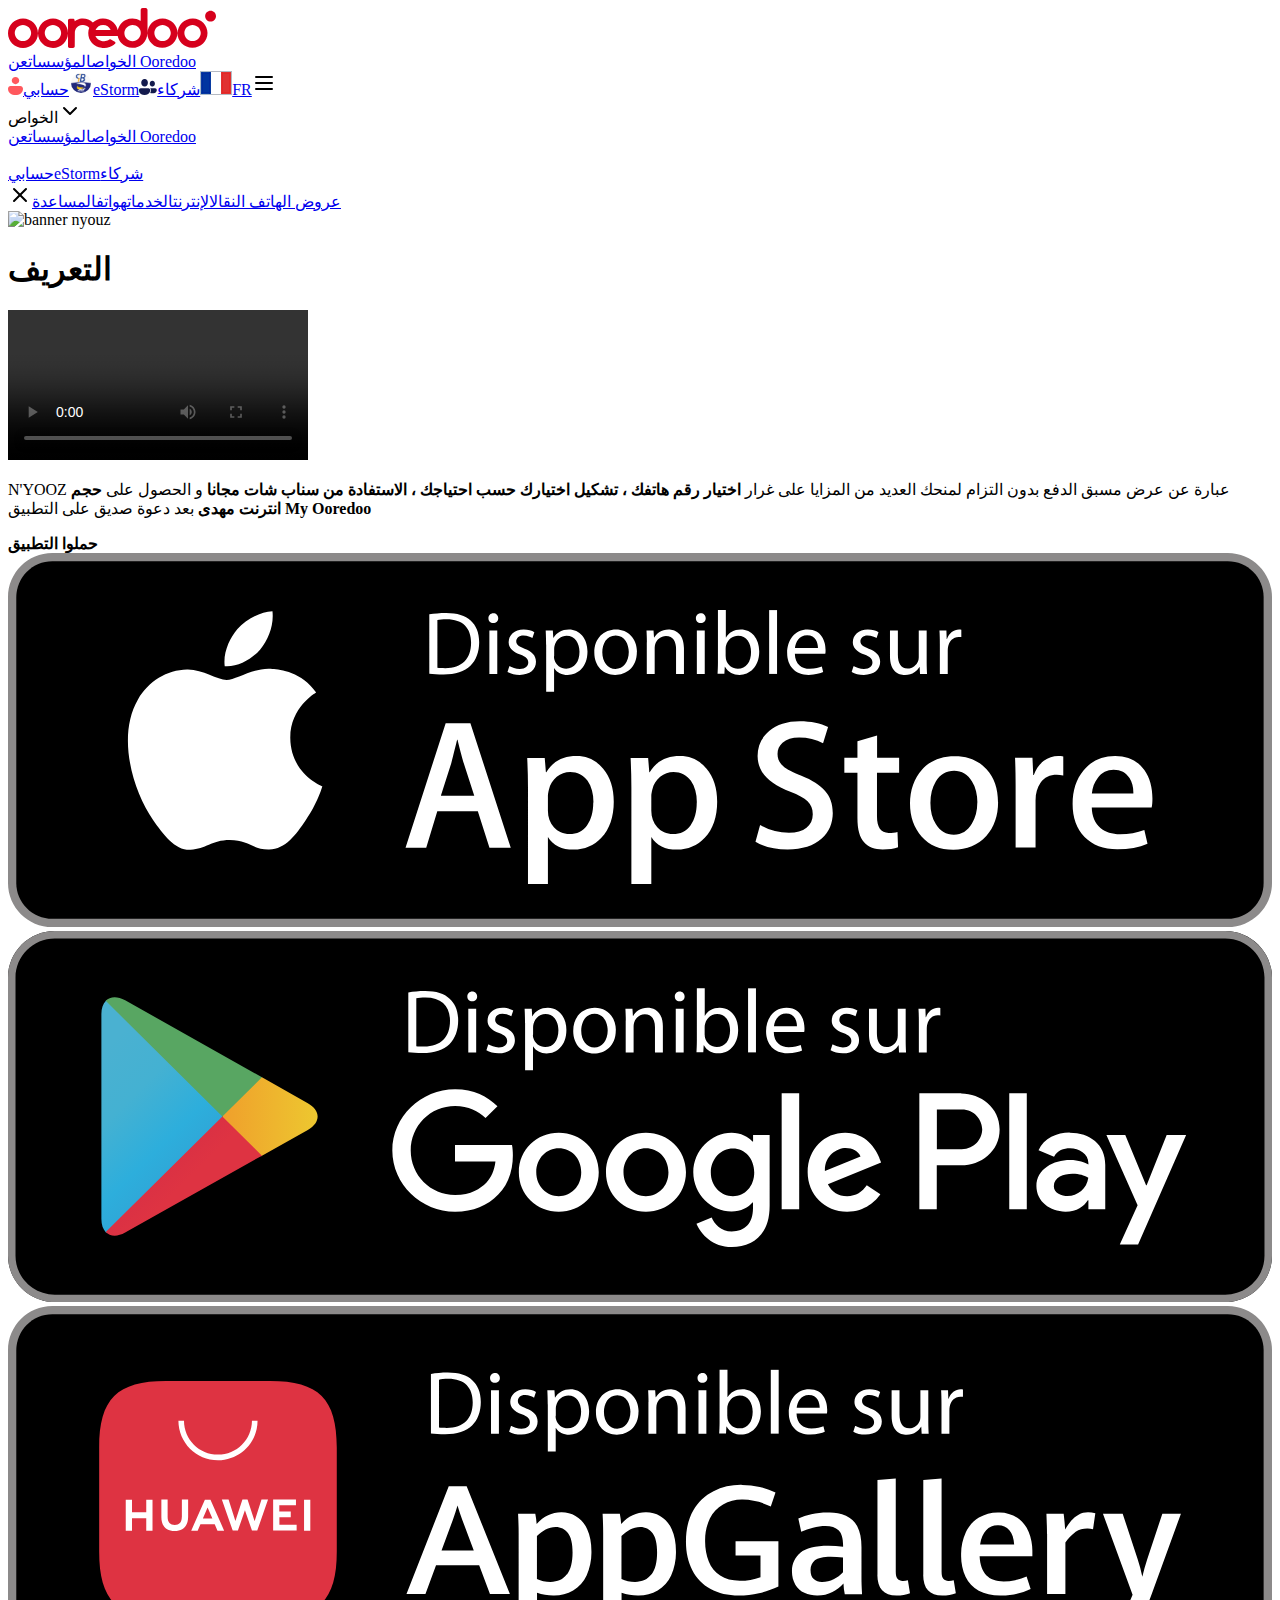
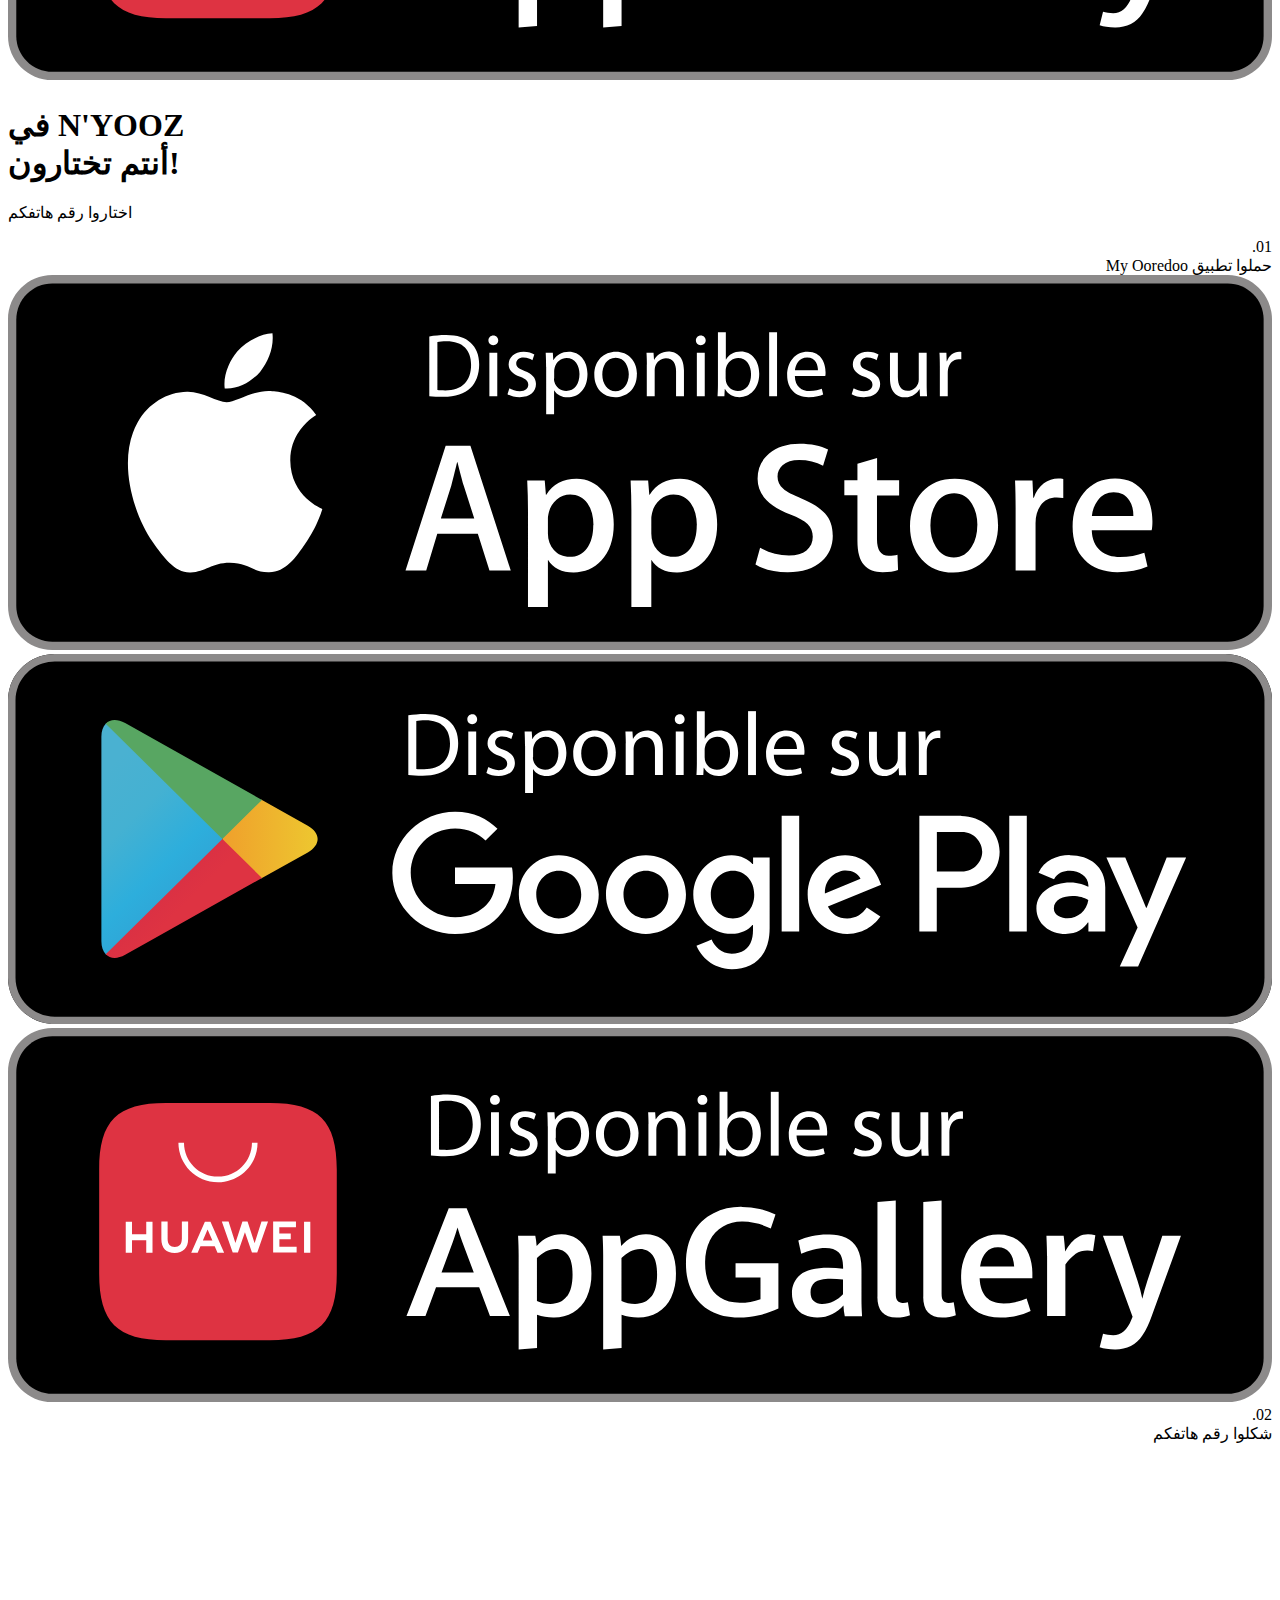
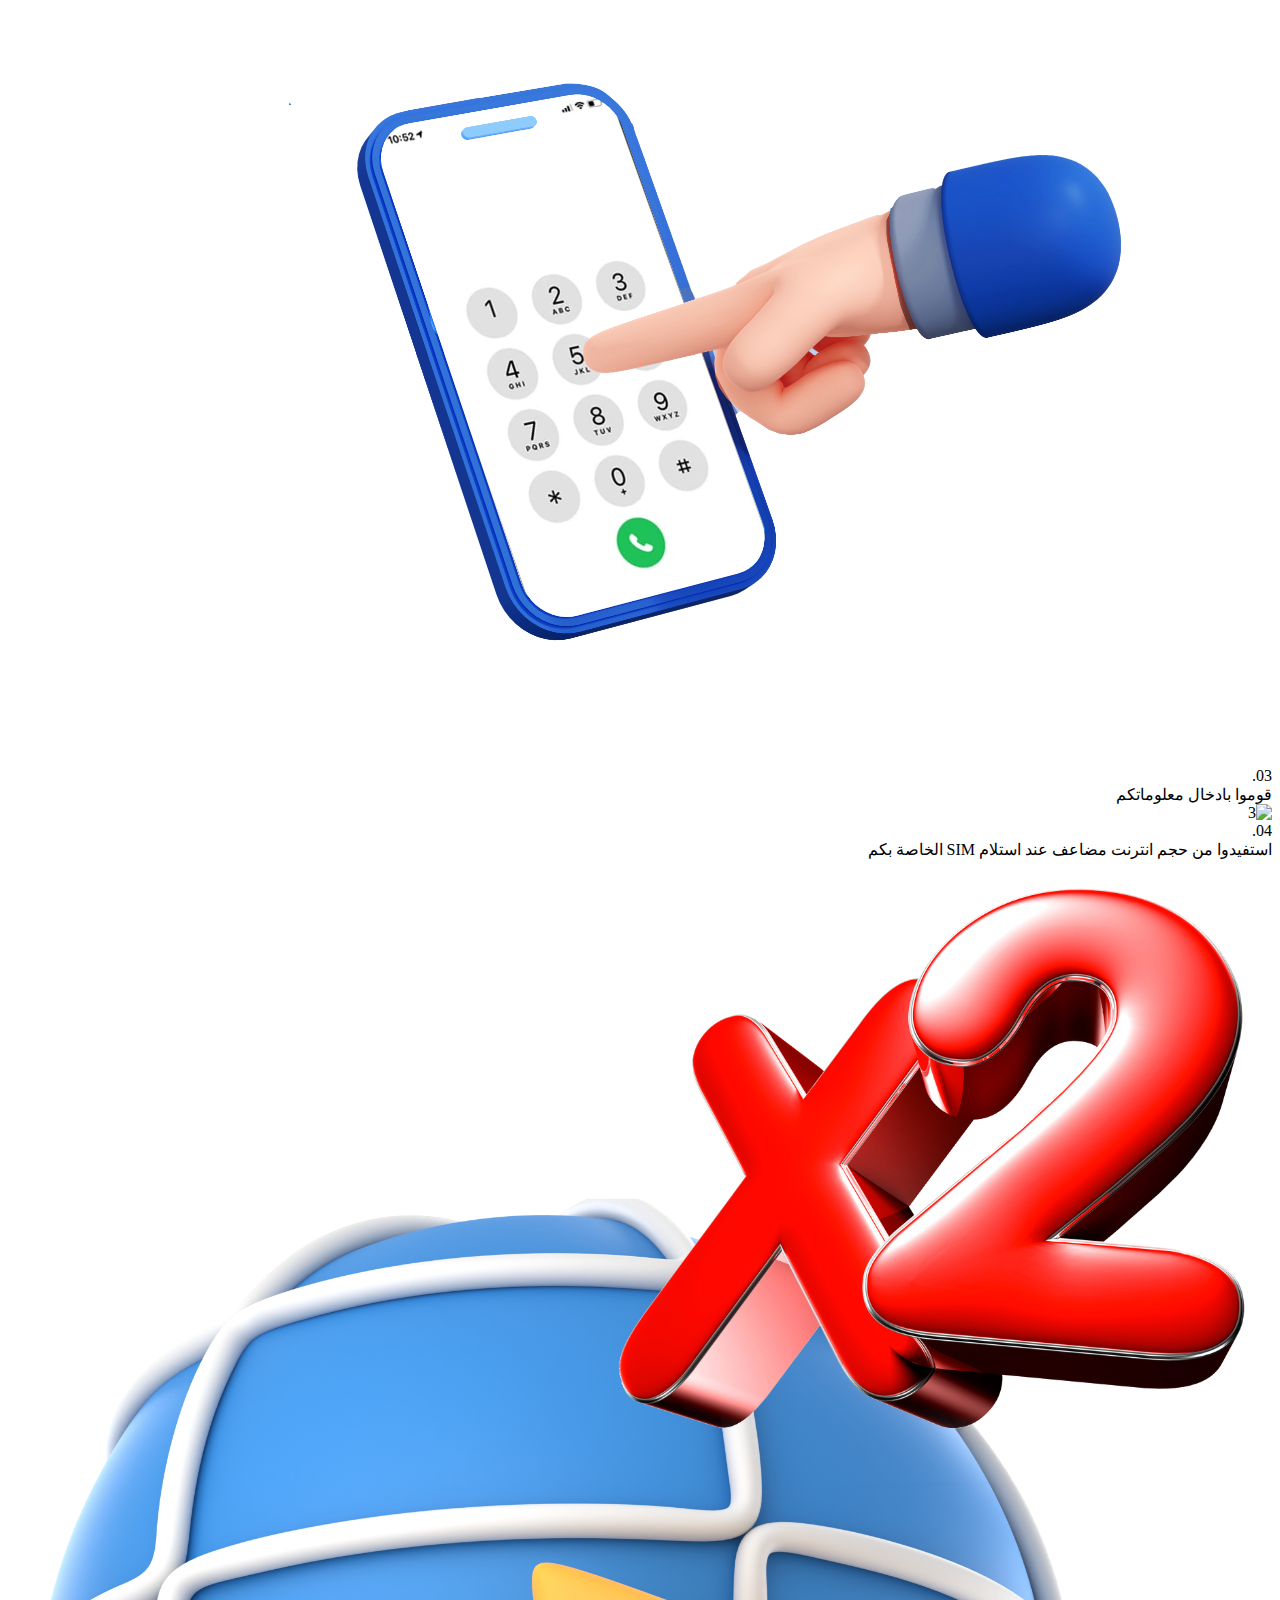
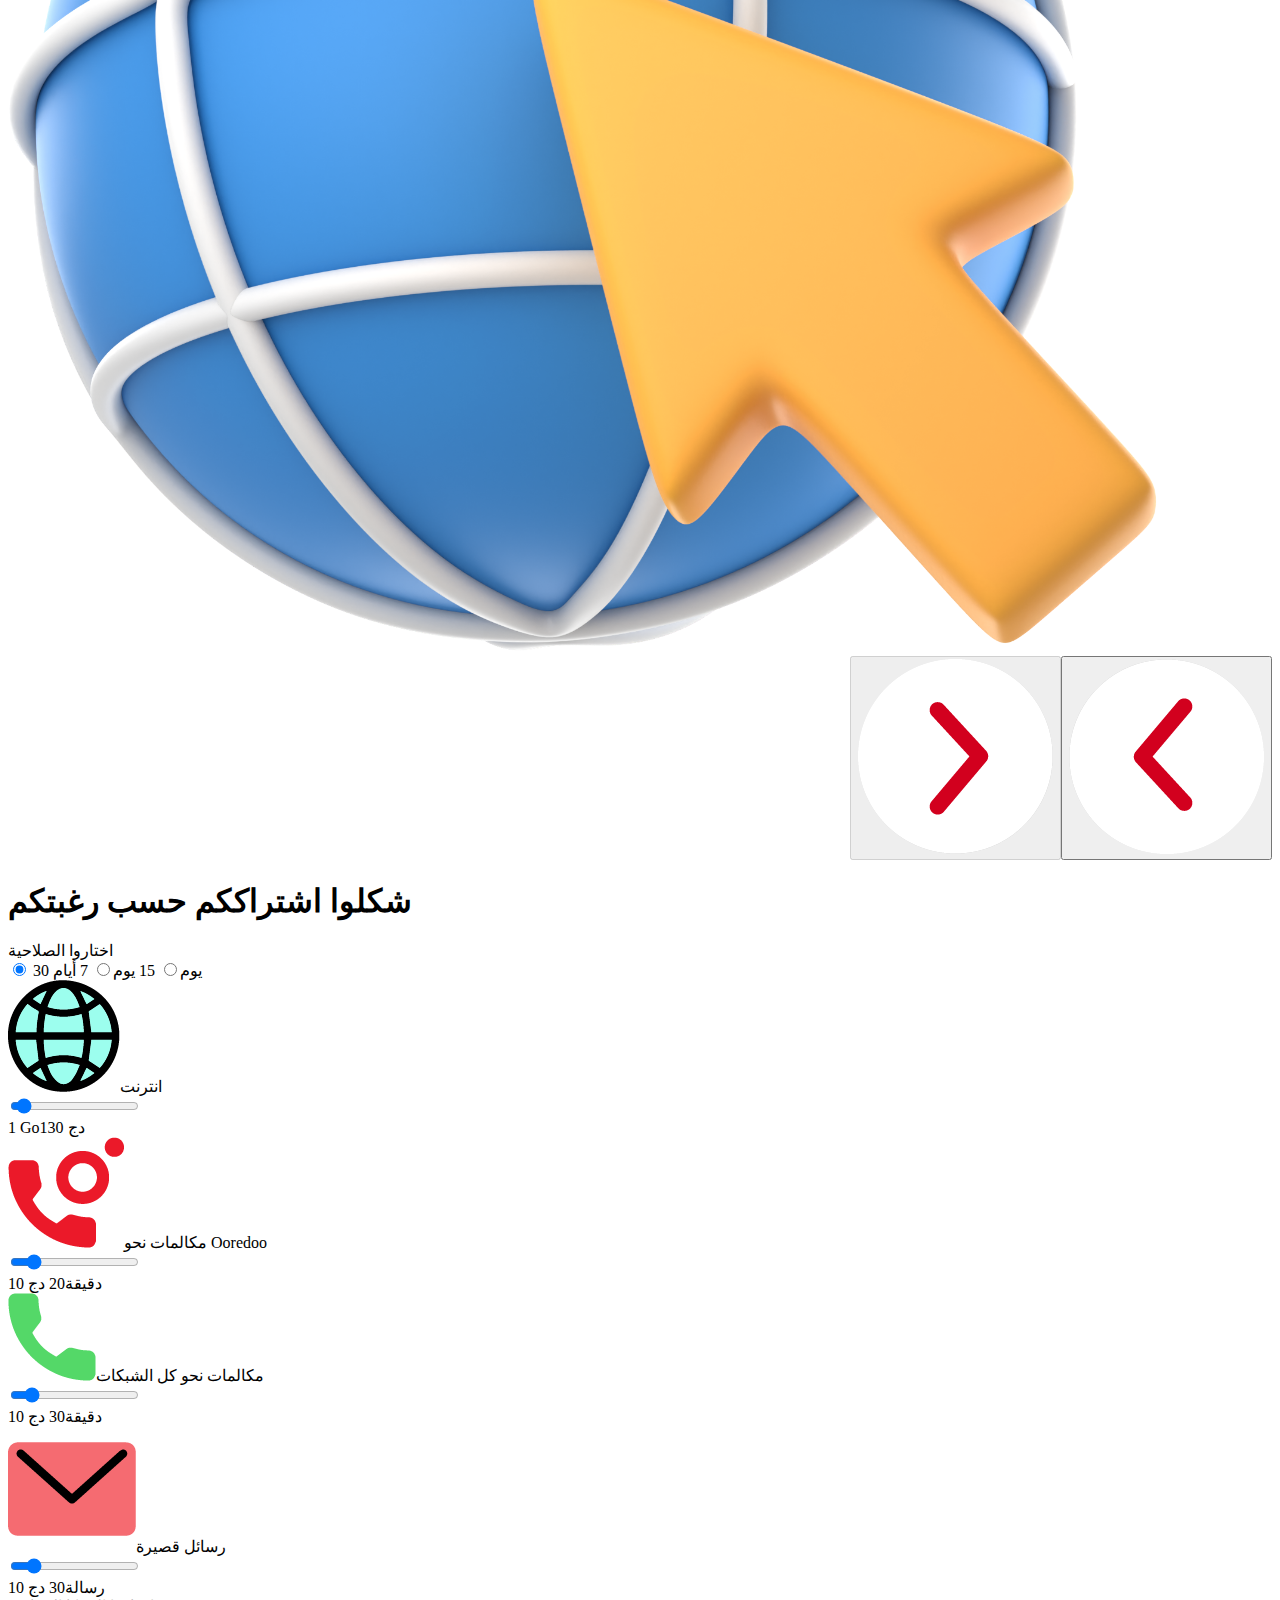
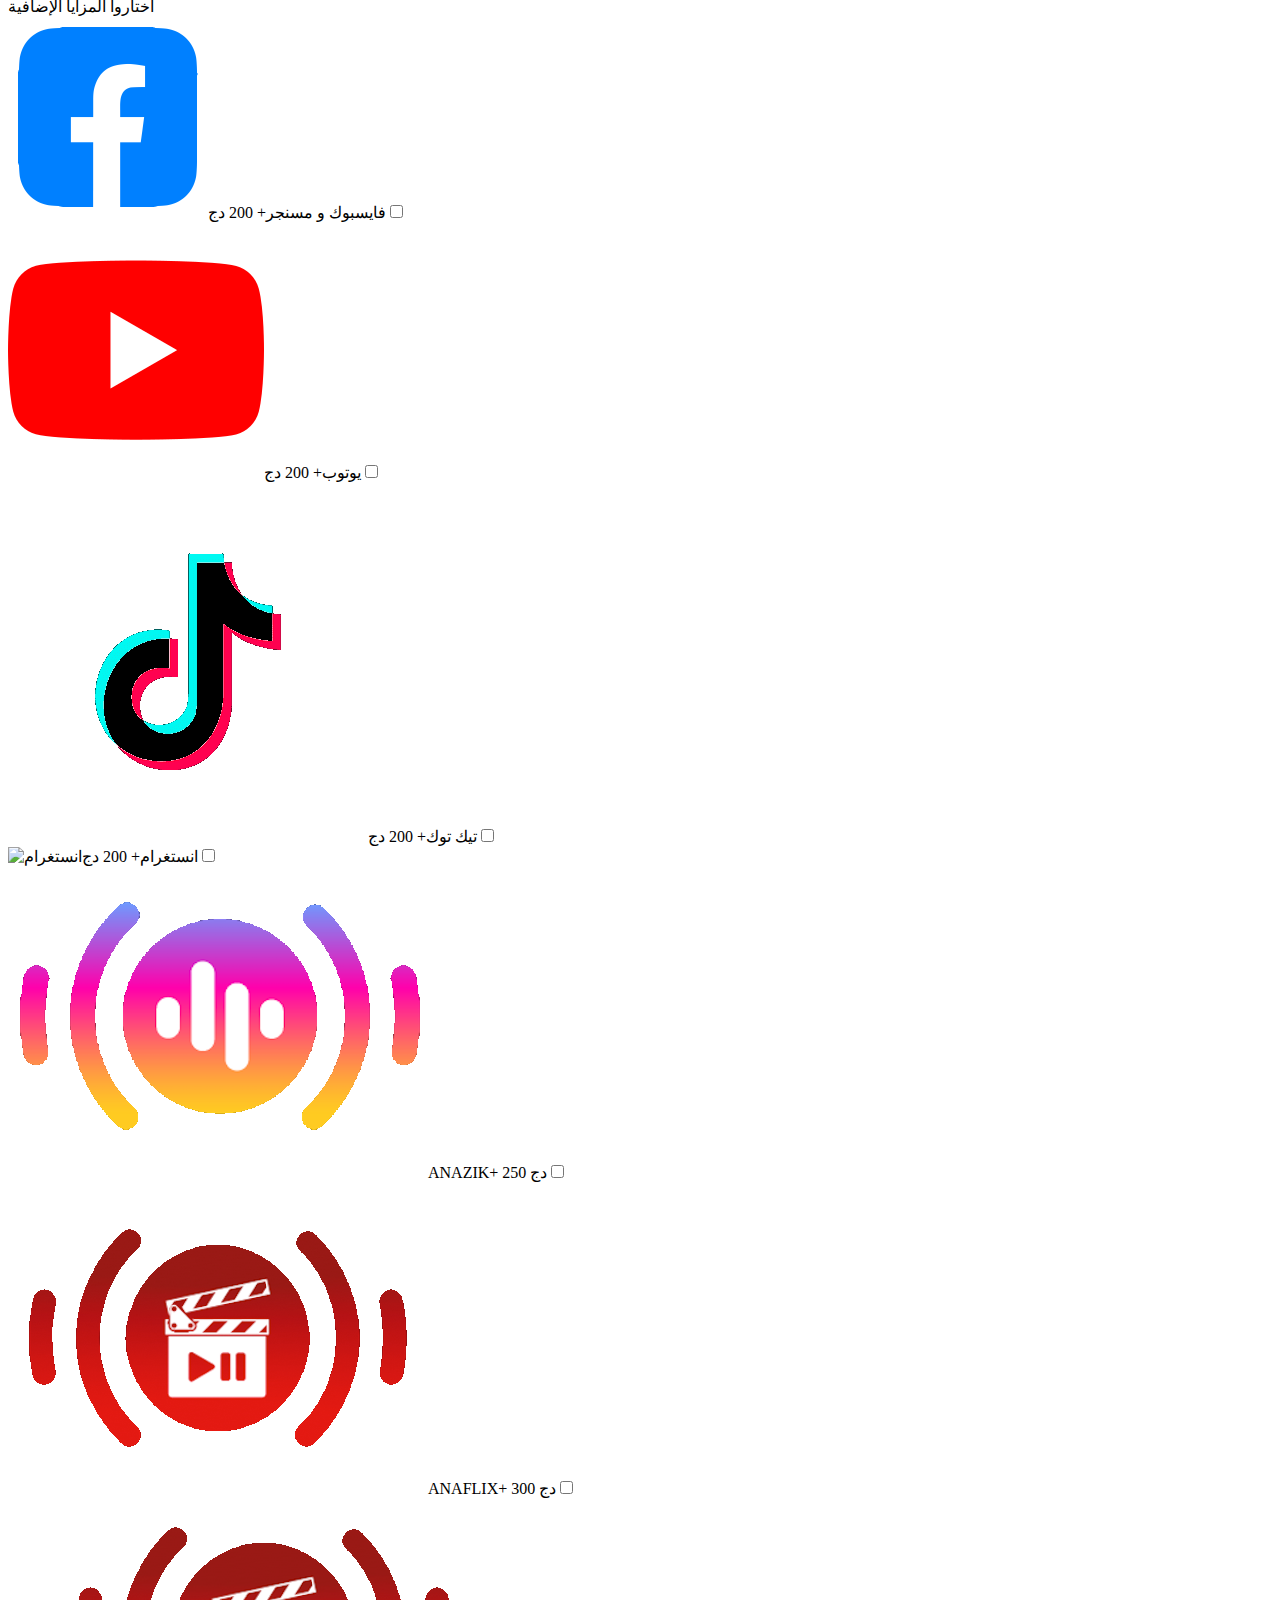
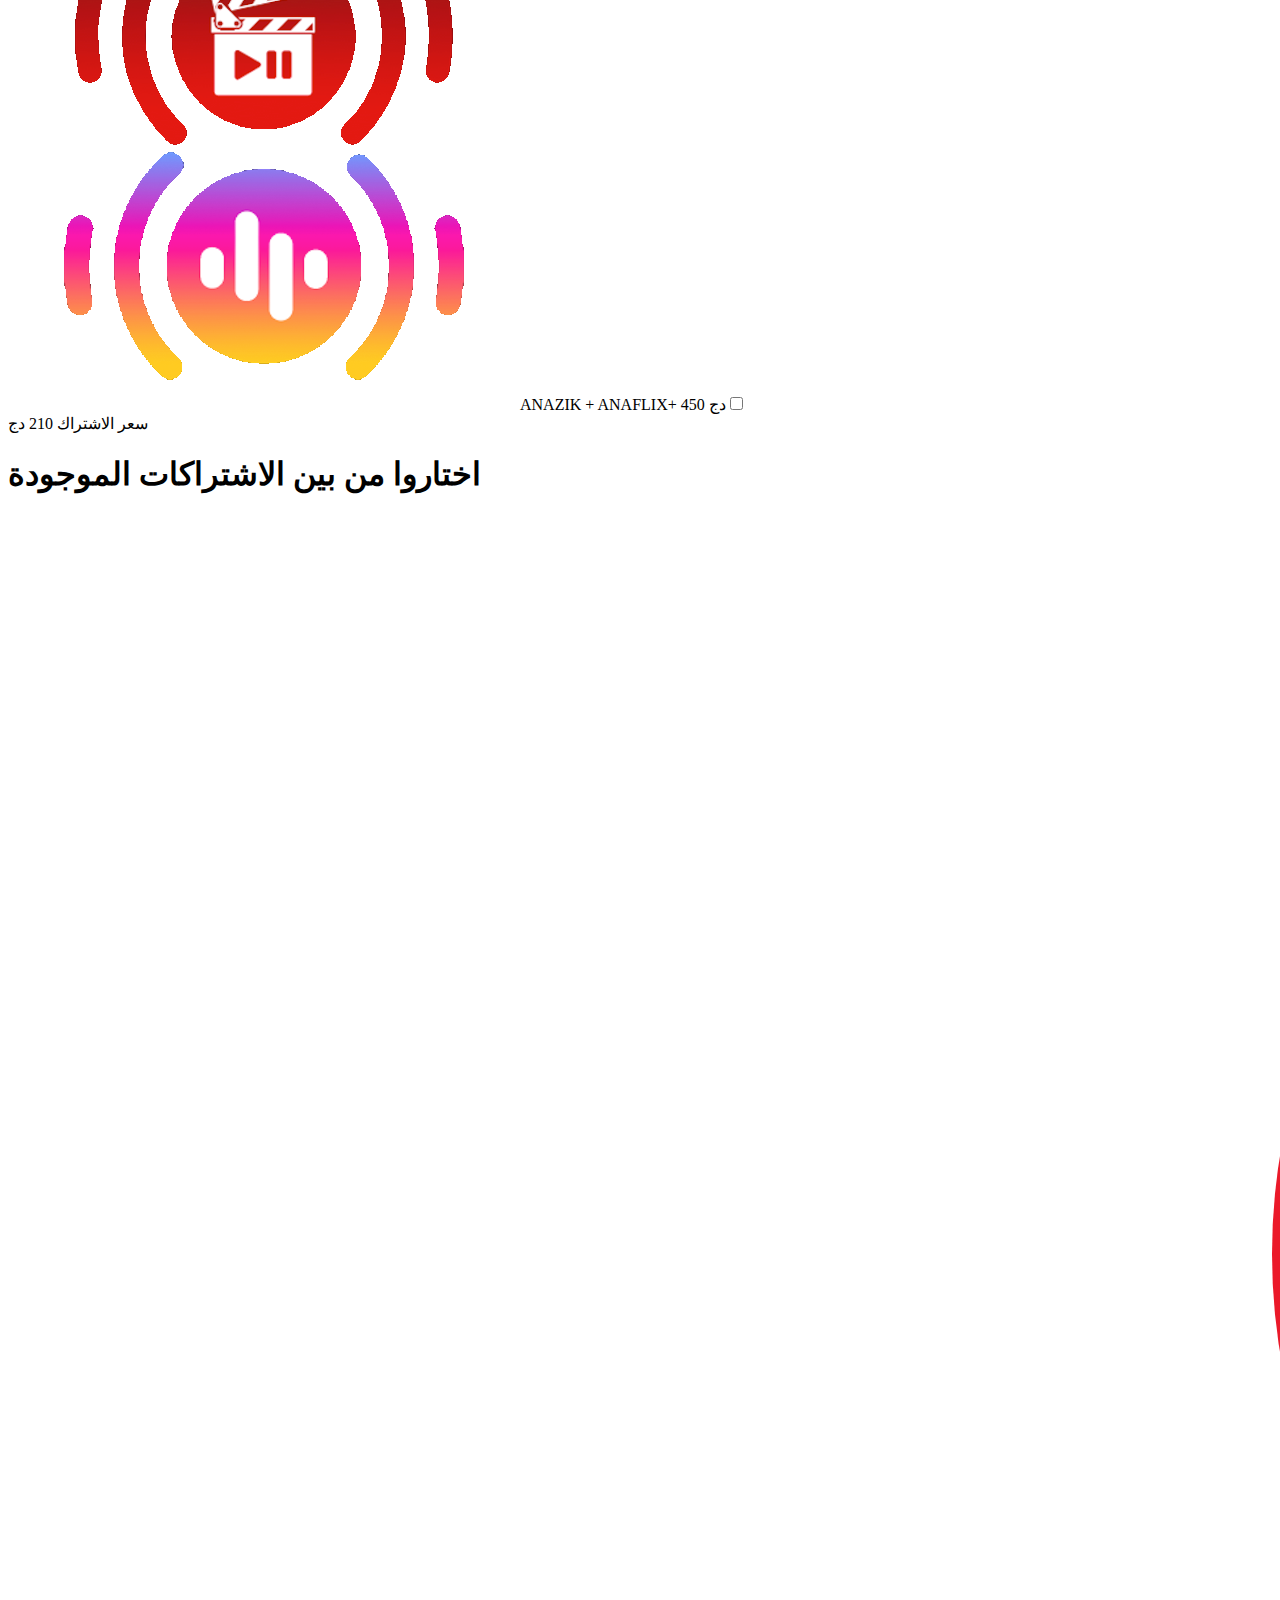
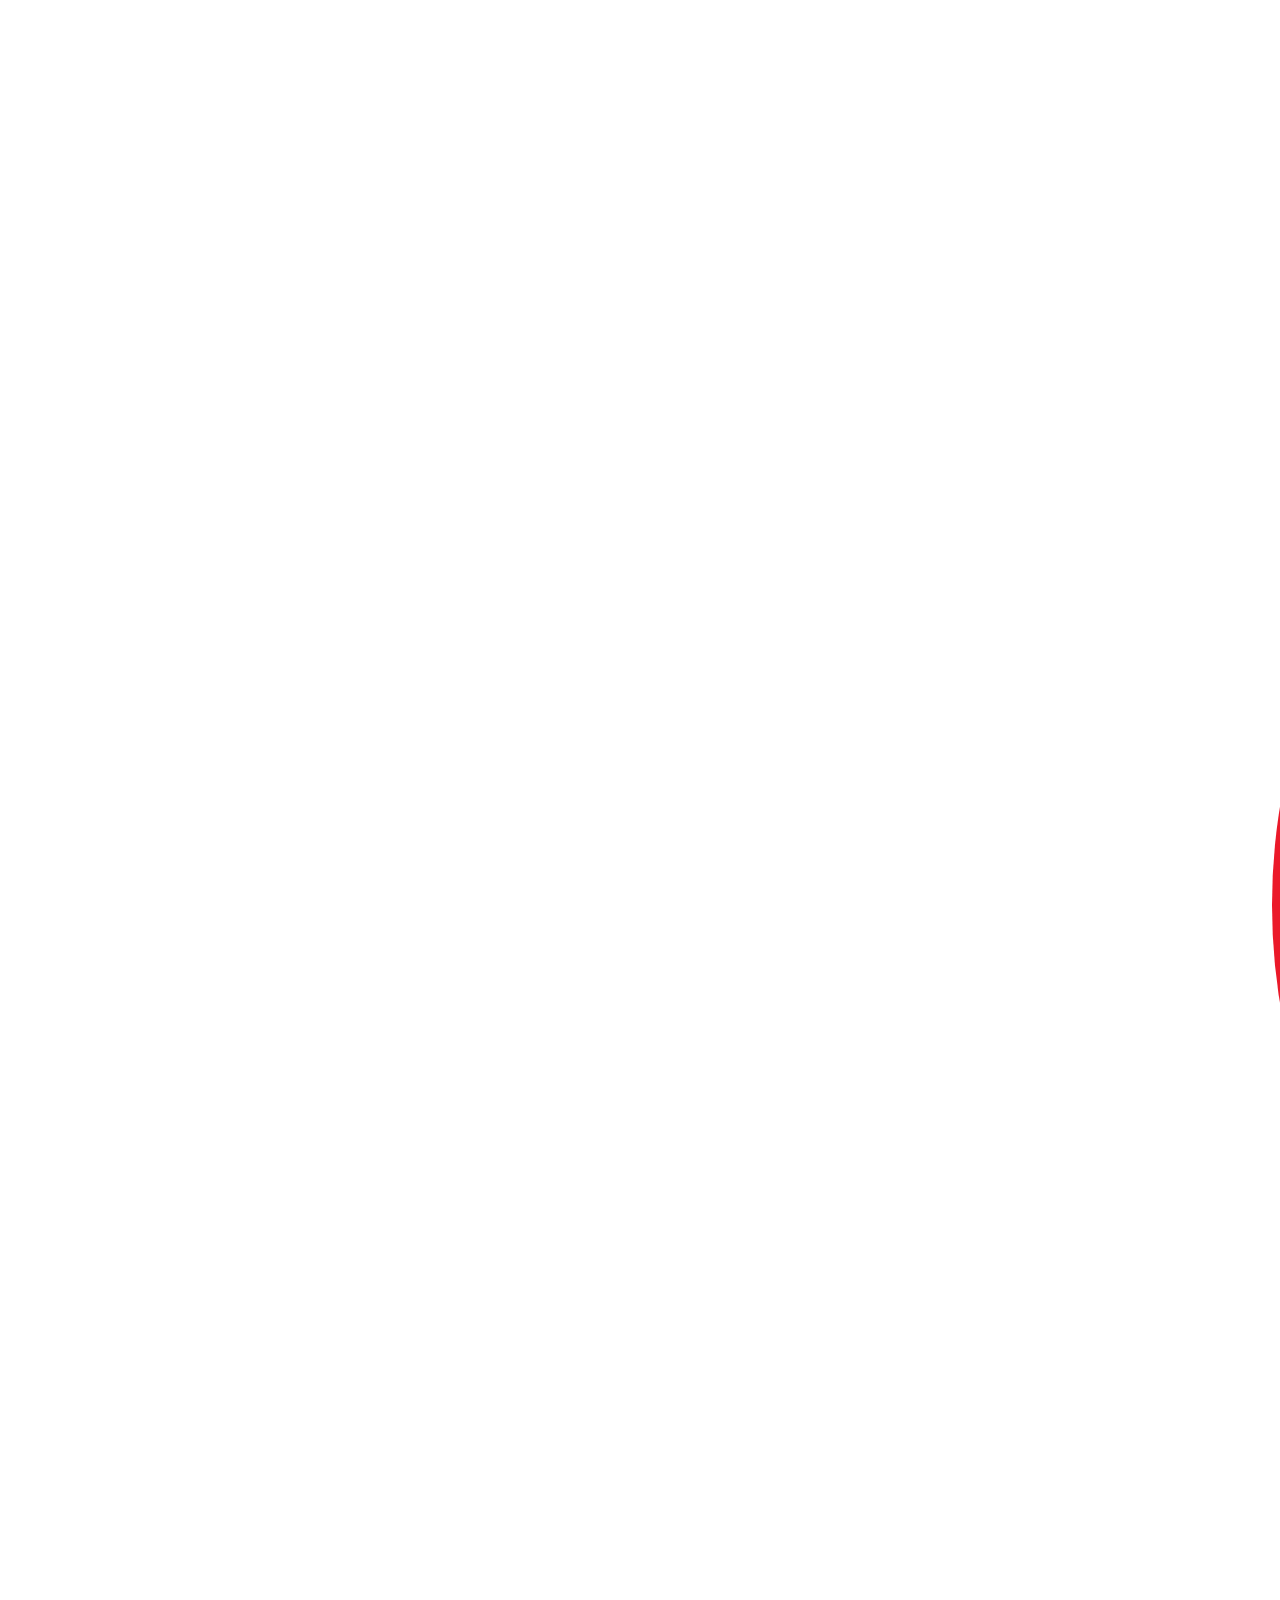
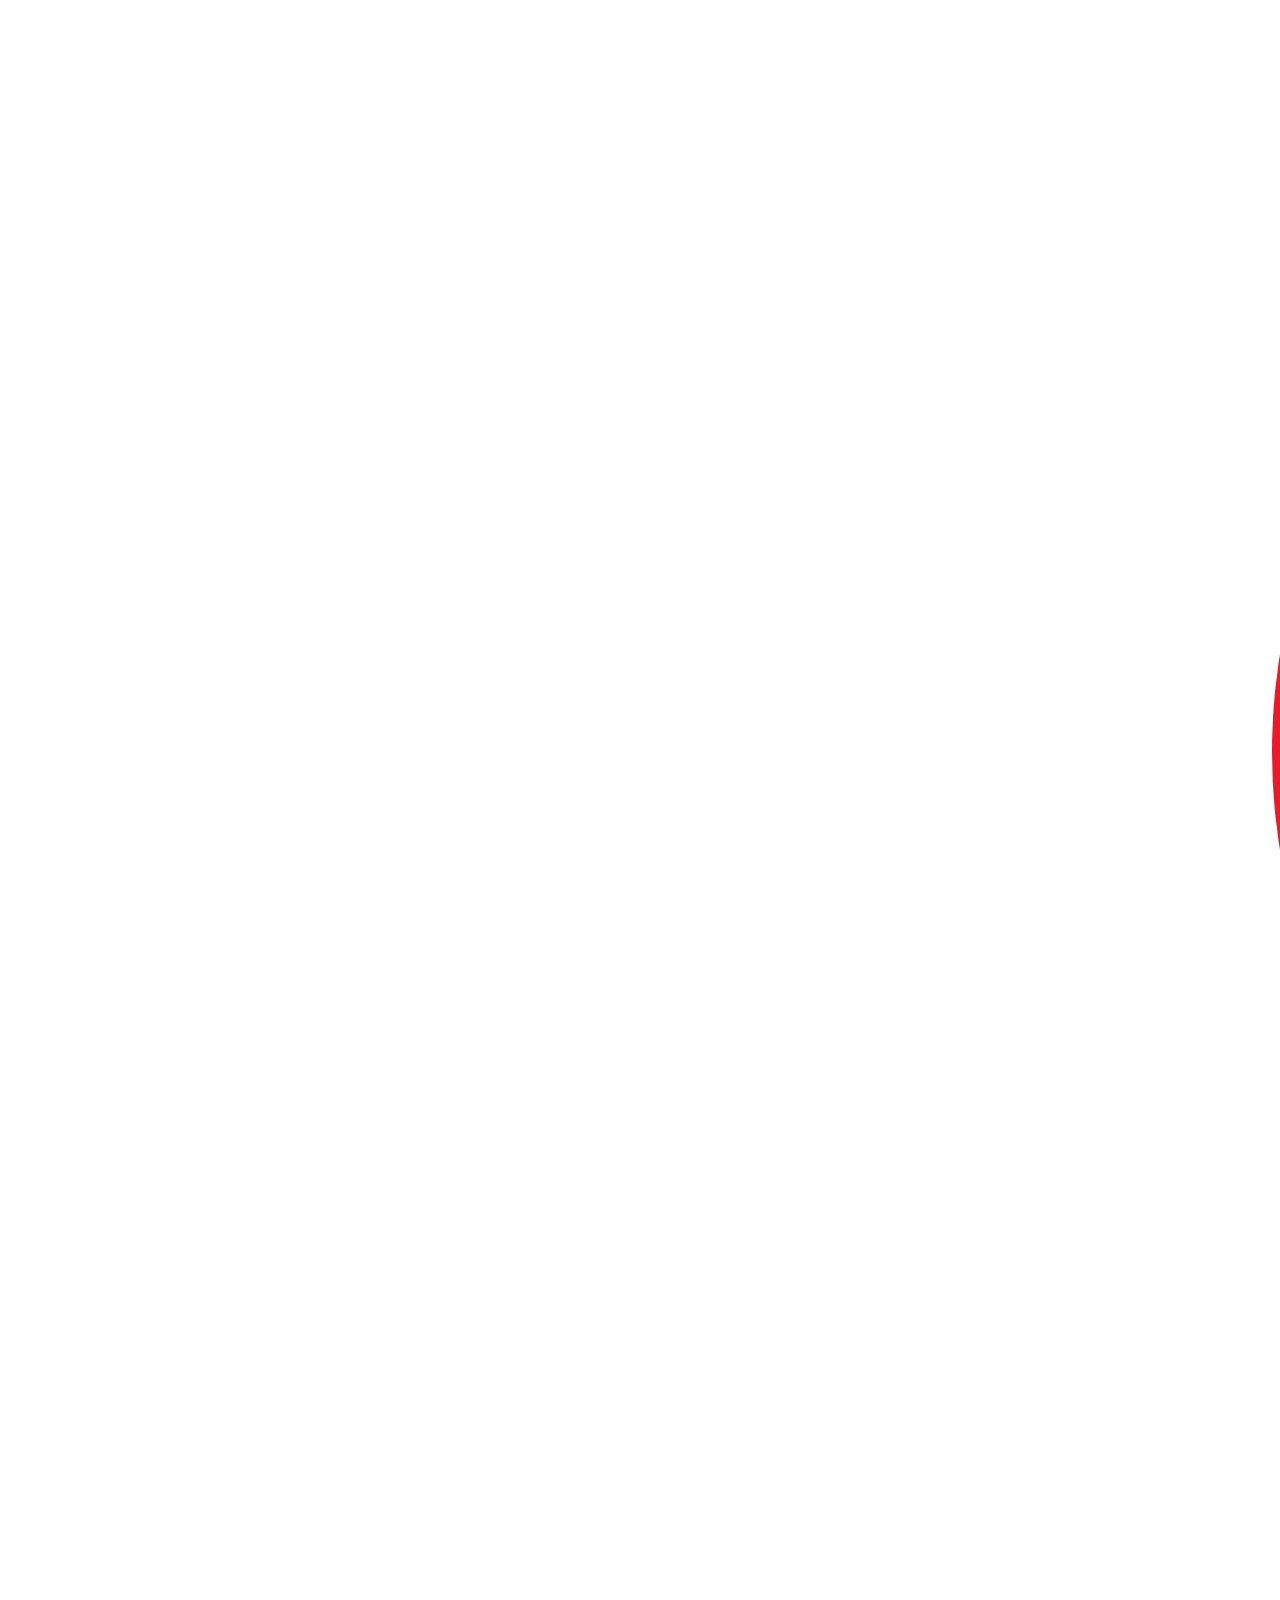
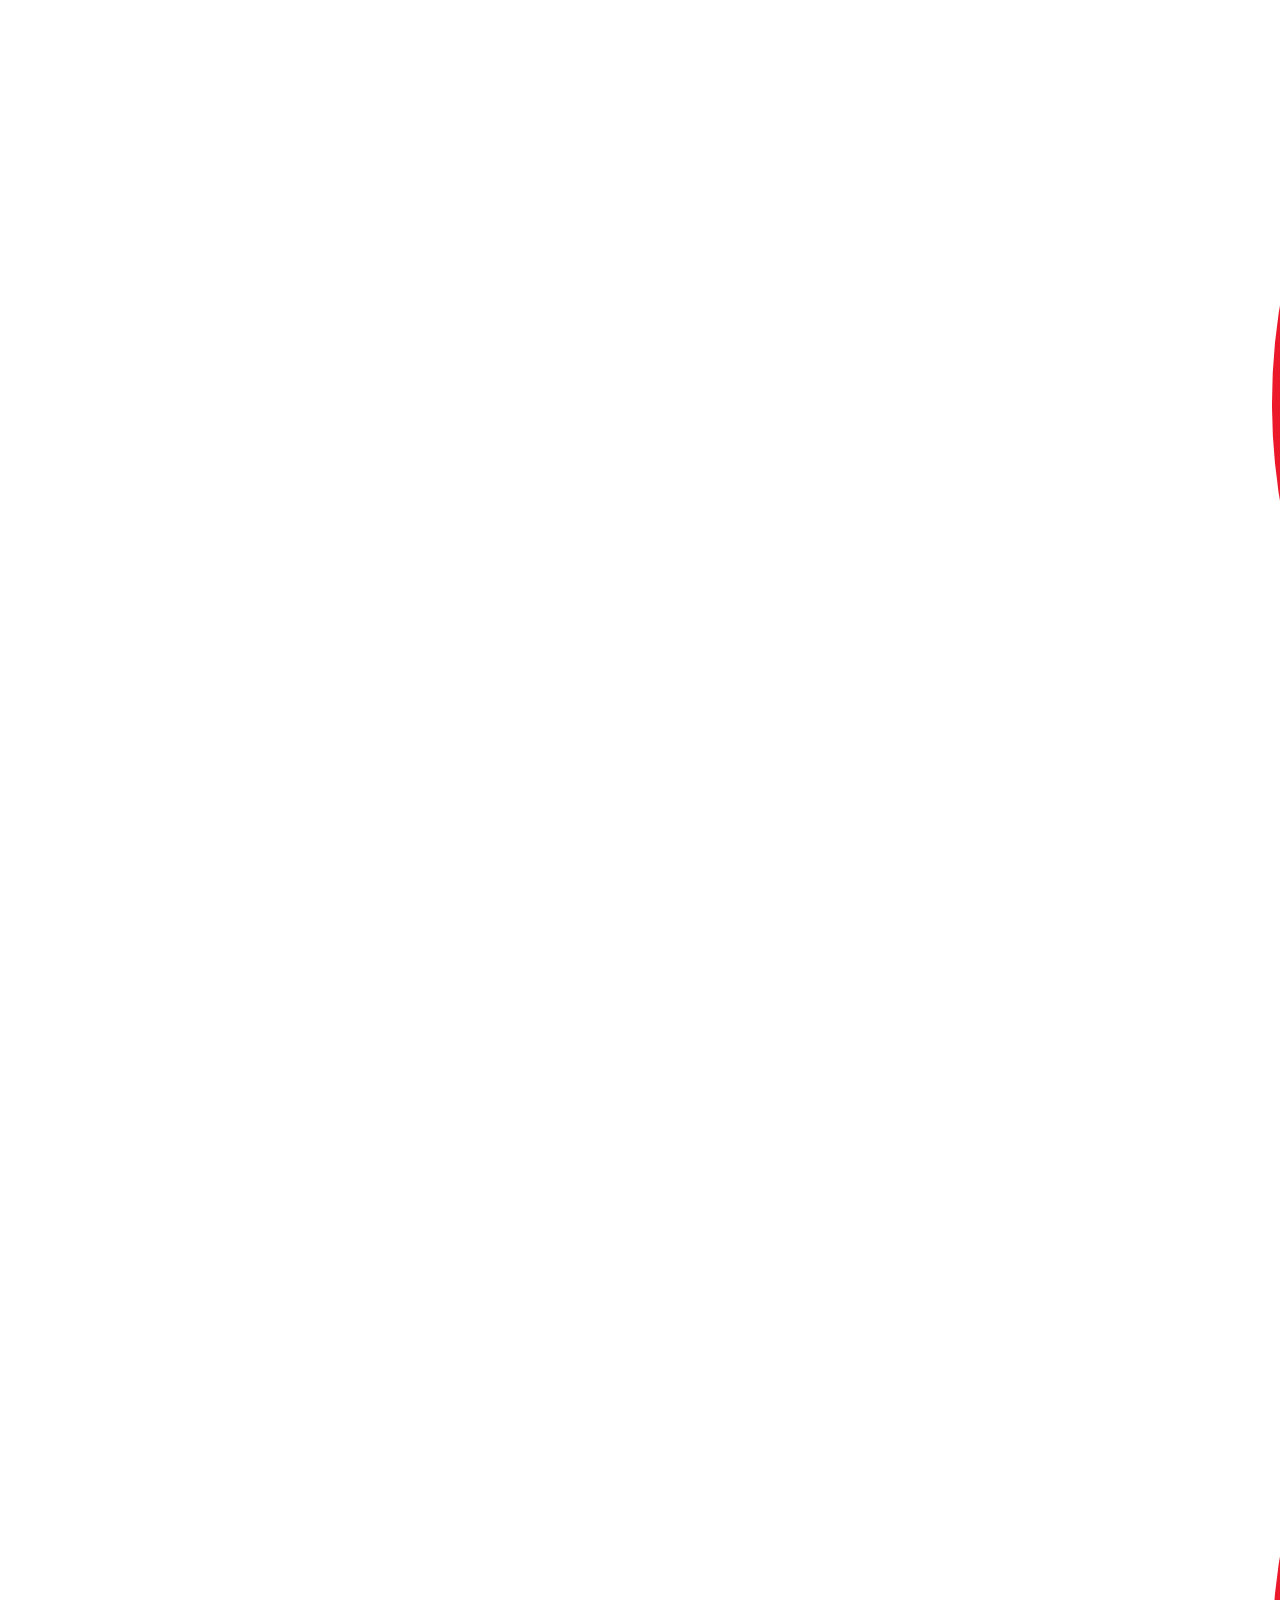
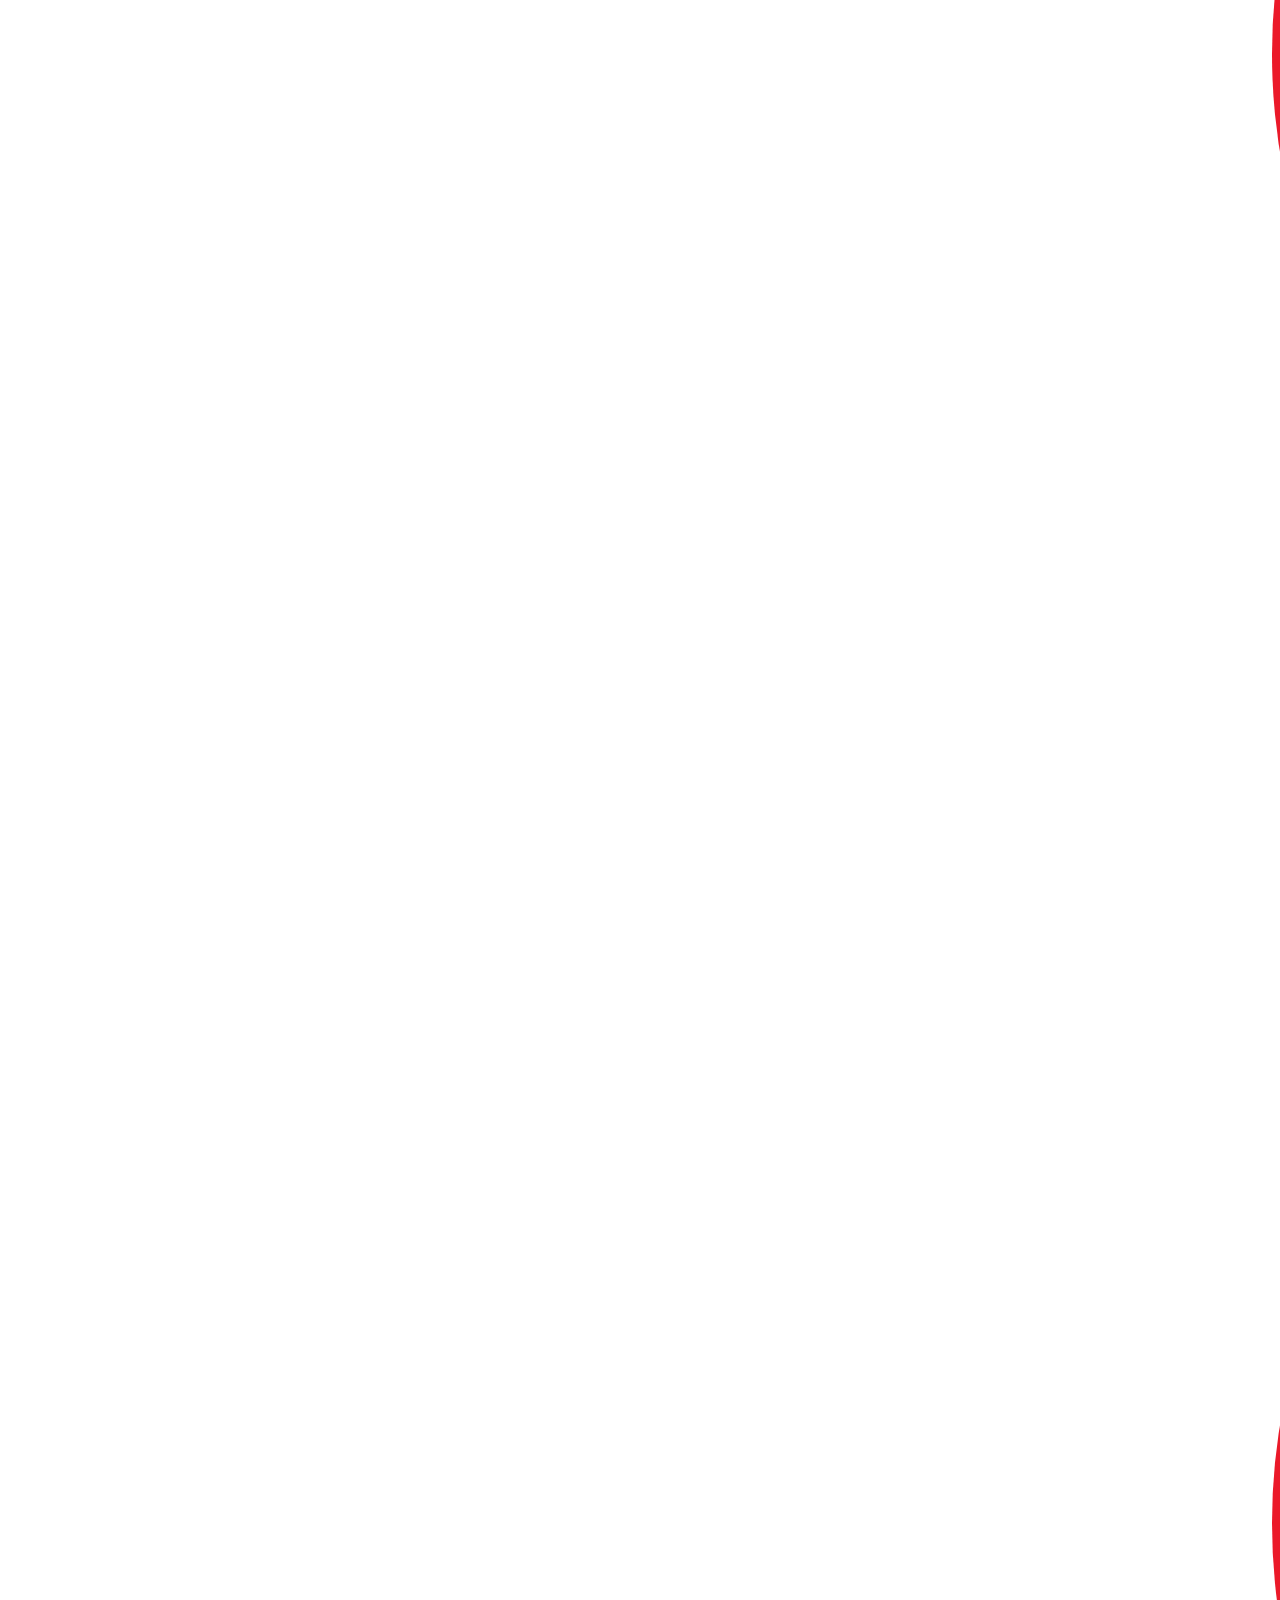
==== commit d231541c: "final" ====
--- a/ar/index.html
+++ b/ar/index.html
@@ -1 +1 @@
-<!DOCTYPE html><html lang="en"><head><meta charSet="utf-8"/><meta name="viewport" content="width=device-width, initial-scale=1"/><link rel="preload" as="image" href="/images/logo-ooredoo.svg"/><link rel="preload" as="image" href="/images/navbar/persons.svg"/><link rel="preload" as="image" href="/images/navbar/e-strom.svg"/><link rel="preload" as="image" href="/images/navbar/partners.svg"/><link rel="preload" as="image" href="/images/navbar/fr_FR.png"/><link rel="preload" as="image" href="/images/navbar/profile.png"/><link rel="preload" as="image" href="/images/navbar/fr.png"/><link rel="preload" as="image" href="/images/banner_title.png"/><link rel="preload" as="image" href="/images/banner_phone.png"/><link rel="preload" as="image" href="/images/my-ooredoo.png"/><link rel="stylesheet" href="/_next/static/css/1e24f698327f9608.css" data-precedence="next"/><link rel="preload" as="script" fetchPriority="low" href="/_next/static/chunks/webpack-38ccab6415eed300.js"/><script src="/_next/static/chunks/fd9d1056-86a7a8de46c326ec.js" async=""></script><script src="/_next/static/chunks/23-68273f70ae8af9aa.js" async=""></script><script src="/_next/static/chunks/main-app-61eb7ca8cb9586cb.js" async=""></script><script src="/_next/static/chunks/546-5c2ad8457b511139.js" async=""></script><script src="/_next/static/chunks/app/ar/index/page-1dd93dcb707e718a.js" async=""></script><link rel="preload" as="image" href="/images/store_apple_white.png"/><link rel="preload" as="image" href="/images/store_google_white.png"/><link rel="preload" as="image" href="/images/store_huawei_white.png"/><link rel="preload" as="image" href="/images/store_apple.svg"/><link rel="preload" as="image" href="/images/store_google.svg"/><link rel="preload" as="image" href="/images/store_huawei.svg"/><link rel="preload" as="image" href="/images/number_2.svg"/><link rel="preload" as="image" href="/images/number_3.svg"/><link rel="preload" as="image" href="/images/number_4.svg"/><link rel="preload" as="image" href="/images/btn-previous.png"/><link rel="preload" as="image" href="/images/btn-next.png"/><link rel="preload" as="image" href="/images/bundles-icons/internet.png"/><link rel="preload" as="image" href="/images/bundles-icons/onnet.png"/><link rel="preload" as="image" href="/images/bundles-icons/offnet.png"/><link rel="preload" as="image" href="/images/bundles-icons/sms.png"/><link rel="preload" as="image" href="/images/bundles-icons/facebook.png"/><link rel="preload" as="image" href="/images/bundles-icons/youtube.png"/><link rel="preload" as="image" href="/images/bundles-icons/tiktok.png"/><link rel="preload" as="image" href="/images/bundles-icons/insta.png"/><link rel="preload" as="image" href="/images/bundles-icons/anazik.png"/><link rel="preload" as="image" href="/images/bundles-icons/anaflix.png"/><link rel="preload" as="image" href="/images/bundles-icons/anazik_anaflix.png"/><link rel="preload" as="image" href="/images/yooz-checkmark.svg"/><link rel="preload" as="image" href="/images/telephone.png"/><link rel="preload" as="image" href="/images/screens/1_ar.png"/><link rel="preload" as="image" href="/images/snap-logo.png"/><link rel="preload" as="image" href="/images/screens/2_ar.png"/><link rel="preload" as="image" href="/images/screens/3_ar.png"/><link rel="preload" as="image" href="/images/screens/laffaire_ar.png"/><link rel="preload" as="image" href="/images/collapse-arrow.svg"/><link rel="preload" as="image" href="/images/footer/facebook.png"/><link rel="preload" as="image" href="/images/footer/XLogo.png"/><link rel="preload" as="image" href="/images/footer/Youtube.png"/><link rel="preload" as="image" href="/images/footer/Instagram.png"/><link rel="preload" as="image" href="/images/footer/LinkedIn.png"/><link rel="preload" as="image" href="/images/footer/Tiktok.png"/><link rel="preload" as="image" href="/images/footer/snapchat.png"/><title>Yooz</title><link rel="icon" href="/favicon.ico" type="image/x-icon" sizes="200x200"/><script src="/_next/static/chunks/polyfills-78c92fac7aa8fdd8.js" noModule=""></script></head><body class="__className_aaf875"><div class="ltm-container ltm-navbar"><div class="ltm-navbar-container"><img src="/images/logo-ooredoo.svg" alt="logo-ooredoo" class="logo-ooredoo"/><div class="ltm-main-links"><a href="https://www.ooredoo.dz/ar/particuliers" class="ltm-navbar-link ltm-navbar-link-active">الخواص</a><a href="https://www.ooredoo.dz/ar/entreprises" class="ltm-navbar-link">المؤسسات</a><a href="https://www.ooredoo.dz/ar/tout-sur-ooredoo" class="ltm-navbar-link">عن Ooredoo</a></div><div class="ltm-navbar-features"><a href="https://my.ooredoo.dz/ODZ_Login/" class="ltm-navbar-link"><img src="/images/navbar/persons.svg" alt="my-ooredoo"/><span>حسابي</span></a><a href="https://apps.ooredoo.dz/e-payment/payment/public/" class="ltm-navbar-link"><img src="/images/navbar/e-strom.svg" alt="eStorm"/><span>eStorm</span></a><a href="https://appstorm.ooredoo.dz/appstorm/login" class="ltm-navbar-link"><img src="/images/navbar/partners.svg" alt="Partenaires"/><span>شركاء</span></a><a href="/fr/" class="ltm-navbar-link ltm-language"><img src="/images/navbar/fr_FR.png" alt="my-ooredoo"/><span>FR</span></a><svg xmlns="http://www.w3.org/2000/svg" width="24" height="24" viewBox="0 0 24 24" fill="none" stroke="currentColor" stroke-width="2" stroke-linecap="round" stroke-linejoin="round" class="ltm-mobile-menu"><line x1="4" x2="20" y1="12" y2="12"></line><line x1="4" x2="20" y1="6" y2="6"></line><line x1="4" x2="20" y1="18" y2="18"></line></svg><div class="ltm-main-link-dropdown"><div class="ltm-dropdown-active-link"><span>الخواص</span><svg xmlns="http://www.w3.org/2000/svg" width="24" height="24" viewBox="0 0 24 24" fill="none" stroke="currentColor" stroke-width="2" stroke-linecap="round" stroke-linejoin="round"><path d="m6 9 6 6 6-6"></path></svg></div><div class="ltm-dropdown-menu "><a href="https://www.ooredoo.dz/ar/particuliers" class="ltm-navbar-link ltm-navbar-link-active">الخواص</a><a href="https://www.ooredoo.dz/ar/entreprises" class="ltm-navbar-link">المؤسسات</a><a href="https://www.ooredoo.dz/ar/tout-sur-ooredoo" class="ltm-navbar-link">عن Ooredoo</a></div></div><div class="ltm-main-link-dropdown ltm-feature-link-dropdown"><div class="ltm-dropdown-active-link"><img src="/images/navbar/profile.png" alt=""/><a href="/fr/"><img src="/images/navbar/fr.png" alt="" style="scale:1.05"/></a></div><div class="ltm-dropdown-menu "><a href="https://my.ooredoo.dz/ODZ_Login/" class="ltm-navbar-link">حسابي</a><a href="https://apps.ooredoo.dz/e-payment/payment/public/" class="ltm-navbar-link">eStorm</a><a href="https://appstorm.ooredoo.dz/appstorm/login" class="ltm-navbar-link">شركاء</a></div></div></div><div class="ltm-sub-links "><svg xmlns="http://www.w3.org/2000/svg" width="24" height="24" viewBox="0 0 24 24" fill="none" stroke="currentColor" stroke-width="2" stroke-linecap="round" stroke-linejoin="round" class="ltm-mobile-menu-close"><path d="M18 6 6 18"></path><path d="m6 6 12 12"></path></svg><a href="https://www.ooredoo.dz/ar/web/guest/personal/mobile-offers">عروض الهاتف النقال</a><a href="https://www.ooredoo.dz/ar/web/guest/personal/internet">الإنترنت</a><a href="https://www.ooredoo.dz/ar/web/guest/personal/services-home">الخدمات</a><a href="https://www.ooredoo.dz/ar/web/guest/personal/devices">هواتف</a><a href="https://www.ooredoo.dz/ar/web/guest/will-respond">المساعدة</a></div></div></div><div class="ltm-banner-section"><div class="ltm-banner-container"><div class="ltm-banner-text"><img src="/images/banner_title.png" alt="banner-title"/></div><div class="ltm-banner-phones"><img src="/images/banner_phone.png" alt="banner-phone"/></div><div class="ltm-banner-cta"><a href="/#">découvrir</a></div><div class="ltm-banner-app"><div>Télécharger <span class="ltm-nowrap">My Ooredoo</span></div><img src="/images/my-ooredoo.png" alt="banner-title"/></div><div class="ltm-banner-download"><a href="https://apps.apple.com/dz/app/my-ooredoo-algeria/id1644340373" target="_blank"><img src="/images/store_apple_white.png" alt="My Ooredoo sur Apple Store"/></a><a href="https://play.google.com/store/apps/details?id=com.algeria.selfcare.app.android" target="_blank"><img src="/images/store_google_white.png" alt="My Ooredoo sur Google Play"/></a><a href="https://appgallery.huawei.com/app/C107690933" target="_blank"><img src="/images/store_huawei_white.png" alt="My Ooredoo sur AppGallery"/></a></div></div></div><div class="ltm-container ltm-white-section"><h1 class="text-uppercase">التعريف</h1><div class="ltm-white-section-body"><div class="ltm-presentation-section"><iframe width="560" class="ltm-youtube-video" src="https://www.youtube.com/embed/3Wfdbr8EODk" frameBorder="0" allow="accelerometer; autoplay; clipboard-write; encrypted-media; gyroscope; picture-in-picture" allowFullScreen="" title="Embedded YouTube video"></iframe><div class="ltm-presentation-text"><p>N&#x27;YOOZ عبارة عن عرض مسبق الدفع بدون التزام لمنحك العديد من المزايا على غرار<strong> اختيار رقم هاتفك ، تشكيل اختيارك حسب احتياجك ، الاستفادة من سناب شات مجانا </strong>و الحصول على<strong> حجم انترنت مهدى </strong>بعد دعوة صديق على التطبيق<strong class="ltm-text-red"> My Ooredoo </strong></p><div class="ltm-presentation-download"><strong class="text-uppercase">حملوا التطبيق</strong><div class="ltm-banner-download"><a href="https://apps.apple.com/dz/app/my-ooredoo-algeria/id1644340373" target="_blank"><img src="/images/store_apple.svg" alt="My Ooredoo sur Apple Store"/></a><a href="https://play.google.com/store/apps/details?id=com.algeria.selfcare.app.android" target="_blank"><img src="/images/store_google.svg" alt="My Ooredoo sur Google Play"/></a><a href="https://appgallery.huawei.com/app/C107690933" target="_blank"><img src="/images/store_huawei.svg" alt="My Ooredoo sur AppGallery"/></a></div></div></div></div></div></div><div class="ltm-container ltm-white-section ltm-choose-number-container-section"><h1 class="text-uppercase">في N&#x27;YOOZ<br/>أنتم تختارون!</h1><div class="ltm-white-section-body"><div class="ltm-choose-number-section"><div class="ltm-choose-number-description"><p>اختاروا رقم هاتفكم</p></div><div class="ltm-carousel ltm-rtl" style="direction:rtl"><div class="ltm-carousel-slider" style="transform:translateX( 0% );width:400%"><div class="ltm-carousel-item ltm-step-active" style="width:25%;z-index:4"><div class="ltm-step-element"><div class="ltm-choose-number-card" style="z-index:4"><span class="ltm-number-card-header">01<!-- -->.</span><div class="ltm-number-card-body"><span class="ltm-number-card-text"> حملوا تطبيق My Ooredoo</span><div class="ltm-number-card-main-image"><div class="ltm-choose-number-links"><a href="https://apps.apple.com/dz/app/my-ooredoo-algeria/id1644340373" target="_blank"><img src="/images/store_apple.svg" alt="My Ooredoo sur Apple Store"/></a><a href="https://play.google.com/store/apps/details?id=com.algeria.selfcare.app.android" target="_blank"><img src="/images/store_google.svg" alt="My Ooredoo sur Google Play"/></a><a href="https://appgallery.huawei.com/app/C107690933" target="_blank"><img src="/images/store_huawei.svg" alt="My Ooredoo sur AppGallery"/></a></div></div></div></div></div></div><div class="ltm-carousel-item ltm-step-hidden" style="width:25%;z-index:3"><div class="ltm-step-element"><div class="ltm-choose-number-card" style="z-index:3"><span class="ltm-number-card-header">02<!-- -->.</span><div class="ltm-number-card-body"><span class="ltm-number-card-text">شكلوا رقم هاتفكم</span><div class="ltm-number-card-main-image"><img src="/images/number_2.svg" alt="2" class="ltm-number-image-2"/></div></div></div></div></div><div class="ltm-carousel-item ltm-step-hidden" style="width:25%;z-index:2"><div class="ltm-step-element"><div class="ltm-choose-number-card" style="z-index:2"><span class="ltm-number-card-header">03<!-- -->.</span><div class="ltm-number-card-body"><span class="ltm-number-card-text">قوموا بادخال معلوماتكم</span><div class="ltm-number-card-main-image"><img src="/images/number_3.svg" alt="3" class="ltm-number-image-3"/></div></div></div></div></div><div class="ltm-carousel-item ltm-step-hidden" style="width:25%;z-index:1"><div class="ltm-step-element"><div class="ltm-choose-number-card" style="z-index:1"><span class="ltm-number-card-header">04<!-- -->.</span><div class="ltm-number-card-body"><span class="ltm-number-card-text">استفيدوا من حجم انترنت مضاعف عند استلام SIM الخاصة بكم</span><div class="ltm-number-card-main-image"><img src="/images/number_4.svg" alt="4" class="ltm-number-image-4"/></div></div></div></div></div></div><button class="ltm-carousel-btn-prev"><img src="/images/btn-previous.png" alt="carousel-prev"/></button><button class="ltm-carousel-btn-next" disabled=""><img src="/images/btn-next.png" alt="carousel-prev"/></button></div></div></div></div><div class="ltm-container ltm-white-section ltm-pack-bundles-container"><h1 class="text-uppercase">شكلوا اشتراككم حسب رغبتكم</h1><div class="ltm-white-section-body"><div class="ltm-pack-bundles"><div class="ltm-header"><div class="ltm-title"><span>اختاروا <span class="text-bundle">الصلاحية</span></span></div><div class="ltm-radios"><label class="custom-radio"><input type="radio" name="duration" checked="" value="monthly"/><i></i> <span class="radio-text">30 يوم</span></label><label class="custom-radio"><input type="radio" name="duration" value="bi_weekly"/><i></i> <span class="radio-text">15 يوم</span></label><label class="custom-radio"><input type="radio" name="duration" value="weekly"/><i></i> <span class="radio-text">7 أيام</span></label></div></div><div class="ltm-slider-list"><div class="ltm-slider"><div class="ltm-slider-title"><img src="/images/bundles-icons/internet.png" alt="انترنت"/>انترنت</div><div class="ltm-slider-input custom-range"><input style="background:linear-gradient(to left, var(--ltm-color-special) 5.555555555555555%, var(--ltm-color-special) 5.555555555555555%, #CBCBCBFF 0%, #CBCBCBFF 100%)" type="range" min="0" max="18" value="1"/></div><div class="ltm-slider-values"><span style="direction:ltr">1<!-- --> <!-- -->Go</span><span>130<!-- --> <!-- -->دج</span></div></div><div class="ltm-slider"><div class="ltm-slider-title"><img src="/images/bundles-icons/onnet.png" alt="مكالمات نحو Ooredoo"/>مكالمات نحو Ooredoo</div><div class="ltm-slider-input custom-range"><input style="background:linear-gradient(to left, var(--ltm-color-special) 14.285714285714286%, var(--ltm-color-special) 14.285714285714286%, #CBCBCBFF 0%, #CBCBCBFF 100%)" type="range" min="0" max="7" value="1"/></div><div class="ltm-slider-values"><span>10<!-- --> <!-- -->دقيقة</span><span>20<!-- --> <!-- -->دج</span></div></div><div class="ltm-slider"><div class="ltm-slider-title"><img src="/images/bundles-icons/offnet.png" alt="مكالمات نحو كل الشبكات"/>مكالمات نحو كل الشبكات</div><div class="ltm-slider-input custom-range"><input style="background:linear-gradient(to left, var(--ltm-color-special) 12.5%, var(--ltm-color-special) 12.5%, #CBCBCBFF 0%, #CBCBCBFF 100%)" type="range" min="0" max="8" value="1"/></div><div class="ltm-slider-values"><span>10<!-- --> <!-- -->دقيقة</span><span>30<!-- --> <!-- -->دج</span></div></div><div class="ltm-slider"><div class="ltm-slider-title"><img src="/images/bundles-icons/sms.png" alt="رسائل قصيرة"/>رسائل قصيرة</div><div class="ltm-slider-input custom-range"><input style="background:linear-gradient(to left, var(--ltm-color-special) 14.285714285714286%, var(--ltm-color-special) 14.285714285714286%, #CBCBCBFF 0%, #CBCBCBFF 100%)" type="range" min="0" max="7" value="1"/></div><div class="ltm-slider-values"><span>10<!-- --> <!-- -->رسالة</span><span>30<!-- --> <!-- -->دج</span></div></div></div><div class="ltm-extra"><div class="ltm-title-extra"><span>اختاروا <span class="text-bundle">المزايا الإضافية</span></span></div><div class="ltm-extra-items"><div class="ltm-extra-item"><img src="/images/bundles-icons/facebook.png" alt="فايسبوك و مسنجر"/><span class="check-text"><span>فايسبوك و مسنجر</span><span>+ <!-- -->200<!-- --> <!-- -->دج</span></span><label class="custom-checkbox"><input type="checkbox" value="200"/><i></i></label></div><div class="ltm-extra-item"><img src="/images/bundles-icons/youtube.png" alt="يوتوب"/><span class="check-text"><span>يوتوب</span><span>+ <!-- -->200<!-- --> <!-- -->دج</span></span><label class="custom-checkbox"><input type="checkbox" value="200"/><i></i></label></div><div class="ltm-extra-item"><img src="/images/bundles-icons/tiktok.png" alt="تيك توك"/><span class="check-text"><span>تيك توك</span><span>+ <!-- -->200<!-- --> <!-- -->دج</span></span><label class="custom-checkbox"><input type="checkbox" value="200"/><i></i></label></div><div class="ltm-extra-item"><img src="/images/bundles-icons/insta.png" alt="انستغرام"/><span class="check-text"><span>انستغرام</span><span>+ <!-- -->200<!-- --> <!-- -->دج</span></span><label class="custom-checkbox"><input type="checkbox" value="200"/><i></i></label></div><div class="ltm-extra-item"><img src="/images/bundles-icons/anazik.png" alt="ANAZIK"/><span class="check-text"><span>ANAZIK</span><span>+ <!-- -->250<!-- --> <!-- -->دج</span></span><label class="custom-checkbox"><input type="checkbox" value="250"/><i></i></label></div><div class="ltm-extra-item"><img src="/images/bundles-icons/anaflix.png" alt="ANAFLIX"/><span class="check-text"><span>ANAFLIX</span><span>+ <!-- -->300<!-- --> <!-- -->دج</span></span><label class="custom-checkbox"><input type="checkbox" value="300"/><i></i></label></div><div class="ltm-extra-item"><img src="/images/bundles-icons/anazik_anaflix.png" alt="ANAZIK + ANAFLIX"/><span class="check-text"><span>ANAZIK + ANAFLIX</span><span>+ <!-- -->450<!-- --> <!-- -->دج</span></span><label class="custom-checkbox"><input type="checkbox" value="450"/><i></i></label></div></div></div><div class="ltm-final-price"><div class="ltm-total-sum ">سعر الاشتراك <span class="text-bundle">210<!-- --> <!-- -->دج</span></div></div></div></div></div><div class="ltm-container ltm-white-section"><h1 class="text-uppercase">اختاروا من بين الاشتراكات الموجودة</h1><div class="ltm-white-section-body"><div class="ltm-yooz-forfait-section"><div class="ltm-carousel ltm-rtl" style="direction:rtl"><div class="ltm-carousel-slider" style="transform:translateX( 14.285714285714285% );width:700%"><div class="ltm-carousel-item ltm-step-hidden" style="width:14.285714285714286%;z-index:7"><div class="ltm-step-element"><div class="ltm-yooz-forfait-card"><h2 class="ltm-yooz-card-header">N&#x27;YOOZ <!-- -->1000</h2><h3 class="ltm-yooz-card-duration">صالح مدة 30 يوم</h3><h3 class="ltm-yooz-card-main-option">15Go إنترنت</h3><ul class="ltm-yooz-card-options"><li><img src="/images/yooz-checkmark.svg" alt="check-mark"/>مكالمات ورسائل قصيرة نحو Ooredoo</li><li><img src="/images/yooz-checkmark.svg" alt="check-mark"/>100 دقيقة نحو كل الشبكات</li></ul><h2 class="ltm-yooz-card-price">1000<!-- --> <!-- -->دج</h2></div></div></div><div class="ltm-carousel-item ltm-step-active" style="width:14.285714285714286%;z-index:6"><div class="ltm-step-element"><div class="ltm-yooz-forfait-card"><h2 class="ltm-yooz-card-header">N&#x27;YOOZ <!-- -->1500</h2><h3 class="ltm-yooz-card-duration">صالح مدة 30 يوم</h3><h3 class="ltm-yooz-card-main-option">30Go إنترنت </h3><ul class="ltm-yooz-card-options"><li><img src="/images/yooz-checkmark.svg" alt="check-mark"/>مكالمات ورسائل قصيرة نحو Ooredoo</li><li><img src="/images/yooz-checkmark.svg" alt="check-mark"/>فايسبوك وماسنجر غير محدودين</li><li><img src="/images/yooz-checkmark.svg" alt="check-mark"/>150 دقيقة نحو كل الشبكات</li></ul><h2 class="ltm-yooz-card-price">1500<!-- --> <!-- -->دج</h2></div></div></div><div class="ltm-carousel-item ltm-step-hidden" style="width:14.285714285714286%;z-index:5"><div class="ltm-step-element"><div class="ltm-yooz-forfait-card"><h2 class="ltm-yooz-card-header">N&#x27;YOOZ <!-- -->500</h2><h3 class="ltm-yooz-card-duration">صالح مدة 30 يوم</h3><h3 class="ltm-yooz-card-main-option">5Go إنترنت<br/>+ 2Go حجم إنترنت إضافي</h3><ul class="ltm-yooz-card-options"><li><img src="/images/yooz-checkmark.svg" alt="check-mark"/>50 دقيقة نحو كل الشبكات</li><li><img src="/images/yooz-checkmark.svg" alt="check-mark"/>50 رسالة قصيرة نحو Ooredoo</li></ul><h2 class="ltm-yooz-card-price">500<!-- --> <!-- -->دج</h2></div></div></div><div class="ltm-carousel-item ltm-step-hidden" style="width:14.285714285714286%;z-index:4"><div class="ltm-step-element"><div class="ltm-yooz-forfait-card"><h2 class="ltm-yooz-card-header">N&#x27;YOOZ <!-- -->300</h2><h3 class="ltm-yooz-card-duration">صالح مدة 15 يوم</h3><h3 class="ltm-yooz-card-main-option">3Go إنترنت </h3><ul class="ltm-yooz-card-options"><li><img src="/images/yooz-checkmark.svg" alt="check-mark"/>30 دقيقة نحو كل الشبكات</li><li><img src="/images/yooz-checkmark.svg" alt="check-mark"/>30 رسالة قصيرة نحو Ooredoo</li></ul><h2 class="ltm-yooz-card-price">300<!-- --> <!-- -->دج</h2></div></div></div><div class="ltm-carousel-item ltm-step-hidden" style="width:14.285714285714286%;z-index:3"><div class="ltm-step-element"><div class="ltm-yooz-forfait-card"><h2 class="ltm-yooz-card-header">N&#x27;YOOZ <!-- -->200</h2><h3 class="ltm-yooz-card-duration">صالح مدة يوم واحد</h3><h3 class="ltm-yooz-card-main-option">2.5Go إنترنت </h3><ul class="ltm-yooz-card-options"><li><img src="/images/yooz-checkmark.svg" alt="check-mark"/>مكالمات ورسائل قصيرة غير محدودين نحو Ooredoo</li><li><img src="/images/yooz-checkmark.svg" alt="check-mark"/>فايسبوك وماسنجر ويوتيوب غير محدودين</li><li><img src="/images/yooz-checkmark.svg" alt="check-mark"/>40 دقيقة نحو كل الشبكات</li></ul><h2 class="ltm-yooz-card-price">200<!-- --> <!-- -->دج</h2></div></div></div><div class="ltm-carousel-item ltm-step-hidden" style="width:14.285714285714286%;z-index:2"><div class="ltm-step-element"><div class="ltm-yooz-forfait-card"><h2 class="ltm-yooz-card-header">N&#x27;YOOZ <!-- -->100</h2><h3 class="ltm-yooz-card-duration">صالح مدة يوم واحد</h3><h3 class="ltm-yooz-card-main-option">1Go إنترنت </h3><ul class="ltm-yooz-card-options"><li><img src="/images/yooz-checkmark.svg" alt="check-mark"/>مكالمات ورسائل قصيرة غير محدودين نحو Ooredoo</li><li><img src="/images/yooz-checkmark.svg" alt="check-mark"/>فايسبوك وماسنجر غير محدودين</li><li><img src="/images/yooz-checkmark.svg" alt="check-mark"/>10 دقيقة نحو كل الشبكات</li></ul><h2 class="ltm-yooz-card-price">100<!-- --> <!-- -->دج</h2></div></div></div><div class="ltm-carousel-item ltm-step-hidden" style="width:14.285714285714286%;z-index:1"><div class="ltm-step-element"><div class="ltm-yooz-forfait-card"><h2 class="ltm-yooz-card-header">N&#x27;YOOZ <!-- -->30</h2><h3 class="ltm-yooz-card-duration">صالح مدة يوم واحد</h3><h3 class="ltm-yooz-card-main-option">200Mo إنترنت </h3><ul class="ltm-yooz-card-options"><li><img src="/images/yooz-checkmark.svg" alt="check-mark"/>فايسبوك وماسنجر غير محدودين</li></ul><h2 class="ltm-yooz-card-price">30<!-- --> <!-- -->دج</h2></div></div></div></div><div class="ltm-step-indicator"><div class="ltm-carousel-item-step "></div><div class="ltm-carousel-item-step ltm-step-active"></div><div class="ltm-carousel-item-step "></div><div class="ltm-carousel-item-step "></div><div class="ltm-carousel-item-step "></div><div class="ltm-carousel-item-step "></div><div class="ltm-carousel-item-step "></div></div><button class="ltm-carousel-btn-prev"><img src="/images/btn-previous.png" alt="carousel-prev"/></button><button class="ltm-carousel-btn-next"><img src="/images/btn-next.png" alt="carousel-prev"/></button></div></div></div></div><div class="ltm-container ltm-white-section"><h1 class="text-uppercase">سناب شات مجاني كل يوم</h1><div class="ltm-white-section-body"><div class="ltm-snapchat-section"><div class="ltm-snapchat-description"><p>بالإضافة إلى المزايا السابقة، استفيدوا من سناب شات مجانًا كل يوم على التطبيق My Ooredoo</p></div><div class="ltm-carousel ltm-rtl" style="direction:rtl"><div class="ltm-carousel-slider" style="transform:translateX( 0% );width:300%"><div class="ltm-carousel-item ltm-step-active" style="width:33.333333333333336%;z-index:3"><div class="ltm-step-element"><div class="ltm-offer-carousel-element"><div class="ltm-screen"><img src="/images/telephone.png" alt="snap-screen-phone" class="ltm-phone-foreground"/><img src="/images/screens/1_ar.png" alt="snap-screen-0" class="ltm-phone-img"/></div><div class="ltm-step-text"><p>اضغطوا على الصور الدوارة في الصفحة الرئيسية</p><img src="/images/snap-logo.png" alt="" class="ltm-snapchat-logo"/></div></div></div></div><div class="ltm-carousel-item ltm-step-hidden" style="width:33.333333333333336%;z-index:2"><div class="ltm-step-element"><div class="ltm-offer-carousel-element"><div class="ltm-screen"><img src="/images/telephone.png" alt="snap-screen-phone" class="ltm-phone-foreground"/><img src="/images/screens/2_ar.png" alt="snap-screen-1" class="ltm-phone-img"/></div><div class="ltm-step-text"><p>اضفطوا على «تشغيل الآن» للاستفادة من سناب شات مجانا مدة 24 يوم</p><img src="/images/snap-logo.png" alt="" class="ltm-snapchat-logo"/></div></div></div></div><div class="ltm-carousel-item ltm-step-hidden" style="width:33.333333333333336%;z-index:1"><div class="ltm-step-element"><div class="ltm-offer-carousel-element"><div class="ltm-screen"><img src="/images/telephone.png" alt="snap-screen-phone" class="ltm-phone-foreground"/><img src="/images/screens/3_ar.png" alt="snap-screen-2" class="ltm-phone-img"/></div><div class="ltm-step-text"><p>عودوا غدا للاستقادة منه مرة أخرى !</p><img src="/images/snap-logo.png" alt="" class="ltm-snapchat-logo"/></div></div></div></div></div><div class="ltm-step-indicator"><div class="ltm-carousel-item-step ltm-step-active"></div><div class="ltm-carousel-item-step "></div><div class="ltm-carousel-item-step "></div></div><button class="ltm-carousel-btn-prev"><img src="/images/btn-previous.png" alt="carousel-prev"/></button><button class="ltm-carousel-btn-next" disabled=""><img src="/images/btn-next.png" alt="carousel-prev"/></button></div></div></div></div><div class="ltm-container ltm-white-section"><h1 class="text-uppercase">خدمة l&#x27;affaire</h1><div class="ltm-white-section-body"><div class="ltm-service-laffair-section"><div class="ltm-service-laffair-description"><p>استفيدوا من تخفيضات استثنائية تصل إلى <em class="ltm-text-red text-bold">%70</em> في ركن<br/>«L&#x27;AFFAIRE »</p></div><div class="ltm-carousel ltm-rtl" style="direction:rtl"><div class="ltm-carousel-slider" style="transform:translateX( 0% );width:100%"><div class="ltm-carousel-item ltm-step-active" style="width:100%;z-index:1"><div class="ltm-step-element"><div class="ltm-offer-carousel-element"><div class="ltm-screen"><img src="/images/telephone.png" alt="snap-screen-phone" class="ltm-phone-foreground"/><img src="/images/screens/laffaire_ar.png" alt="snap-screen-0" class="ltm-phone-img"/></div><div class="ltm-step-text"><p>اضغطوا على ركن <strong>« L&#x27;AFFAIRE »</strong> في الصور الدوارة<br/><br/>و استفيدوا من تخفيضات مهداة على الفئات (مطاعم ، الاستجمام ، الخدمات ، الصحة...)</p></div></div></div></div></div></div></div></div></div><div class="ltm-container ltm-white-section ltm-faq-container-section"><h1 class="text-uppercase">الأسئلة الشائعة</h1><div class="ltm-white-section-body"><div class="ltm-faq-section"><div class="ltm-collapse-faq "><div class="ltm-collapse-question"><span>ما هو عرض  N’YOOZ؟</span><img src="/images/collapse-arrow.svg" alt="collapse-arrow"/></div><div class="ltm-expandable-container  "><div class="ltm-expandable-content" style="min-height:0"><div class="ltm-collapse-answer">N&#x27;YOOZ عرض مسبق الدفع بدون التزام مع العديد من المزايا من اختيار رقم الهاتف، وتشكيل الاشتراك حسب الرغبة، وسناب شات مجانا وحجم الإنترنت المهدى بعد دعوة صديق للانضمام على تطبيق My Ooredoo.<br/>انضموا إلى عرض N&#x27;YOOZ وحمّلوا تطبيق My Ooredoo!</div></div></div></div><div class="ltm-collapse-faq "><div class="ltm-collapse-question"><span>ما هي المزايا التي يمنحها عرض  N’YOOZ؟</span><img src="/images/collapse-arrow.svg" alt="collapse-arrow"/></div><div class="ltm-expandable-container  "><div class="ltm-expandable-content" style="min-height:0"><div class="ltm-collapse-answer">في عرض N&#x27;YOOZ، المتوفّر على My Ooredoo، يمكنكم:<br/>- تشكيل اشتراككم حسب الرغبة، وذلك باختيار حجم الإنترنت، والمكالمات نحو Ooredoo والشبكات الأخرى، والرسائل القصيرة نحو كل الشبكات وكذا صلاحية المزايا<br/>- اختيار أحد الاشتراكات الموجودة مع إضافة مزايا من اختياركم (واتساب، يوتيوب، إنستغرام، تيك توك، وغيرها)<br/>- الاستفادة من اتصال مجاني على سناب شات وذلك بتفعيل &quot;سناب شات مجاني&quot;<br/>- الفوز بحجم إنترنت يصل إلى 30Go كل يوم<br/>- الفوز بحجم إنترنت يصل إلى 5Go صالحين مدة 7 أيام، وذلك بدعوة 5 أصدقاء للانضمام إلى My Ooredoo</div></div></div></div><div class="ltm-collapse-faq "><div class="ltm-collapse-question"><span>ما هي الميزات المتوفرة مع عرض  N’YOOZ على تطبيق My Ooredoo؟</span><img src="/images/collapse-arrow.svg" alt="collapse-arrow"/></div><div class="ltm-expandable-container  "><div class="ltm-expandable-content" style="min-height:0"><div class="ltm-collapse-answer">مع N&#x27;YOOZ، يمكنكم تشغيل اشتراككم أو تجديده، والاطلاع على رصيدكم، وتشكيل اشتراككم حسب الرغبة، والاستفادة من سناب شات مجانا كل يوم، بالإضافة إلى الاطلاع على سجل الاتصالات والفوز بحجم إنترنت يصل إلى 30Go كل يوم وهذا على تطبيق My Ooredoo.</div></div></div></div><div class="ltm-collapse-faq "><div class="ltm-collapse-question"><span>ما هي المزايا المتوفرة عند شراء شريحة SIM  N’YOOZ بعد حجزها على My Ooredoo؟</span><img src="/images/collapse-arrow.svg" alt="collapse-arrow"/></div><div class="ltm-expandable-container  "><div class="ltm-expandable-content" style="min-height:0"><div class="ltm-collapse-answer"><b>فقط</b> عند شراء أحد الاشتراك الـ 4 الرئيسية، يمكنكم الاستفادة من ضعف حجم الإنترنت:<br/>- 6Go :  N’YOOZ 300 إنترنت + 30 دقيقة نحو كل الشبكات + 30 رسالة قصيرة نحو Ooredoo ،الكل صالح 15 يوم<br/>- 10Go :  N’YOOZ 500 إنترنت + 4Go حجم إنترنت مهدى + 50 دقيقة نحو كل الشبكات + 50 رسالة قصيرة نحو Ooredoo ،الكل صالح 30 يوم<br/>- 30Go :  N’YOOZ 1000 إنترنت + مكالمات و رسائل قصيرة غير محدودة نحو Ooredoo مع 100 دقيقة نحو كل كل الشبكات ،الكل صالح 30 يوم<br/>- 60Go :  N’YOOZ 1500 إنترنت + مكالمات و رسائل قصيرة غير محدودة نحو Ooredoo + فايسبوك وماسنجر غير محدودين + 150 دقيقة نحو كل الشبكات ،الكل صالح 30 يوم</div></div></div></div><div class="ltm-collapse-faq "><div class="ltm-collapse-question"><span>ما هو اشتراك  N’YOOZ الذي تبلغ مدة صلاحيته 24 ساعة؟</span><img src="/images/collapse-arrow.svg" alt="collapse-arrow"/></div><div class="ltm-expandable-container  "><div class="ltm-expandable-content" style="min-height:0"><div class="ltm-collapse-answer">- 200Mo : N&#x27;YOOZ 30 إنترنت + فايسبوك وماسنجر غير محدودين<br/>- 1Go : N&#x27;YOOZ 100 إنترنت + مكالمات ورسائل قصيرة غير محدودين نحو Ooredoo + فايسبوك وماسنجر غير محدودين + 10 دقائق نحو كل الشبكات<br/>- 2.5Go : N&#x27;YOOZ 200 إنترنت + مكالمات ورسائل قصيرة غير محدودين نحو Ooredoo + فايسبوك وماسنجر ويوتيوب غير محدودين + 40 دقيقة نحو كل الشبكات</div></div></div></div><div class="ltm-collapse-faq "><div class="ltm-collapse-question"><span>ما هو اشتراك  N’YOOZ الذي تبلغ مدة صلاحيته 15 يوم؟ </span><img src="/images/collapse-arrow.svg" alt="collapse-arrow"/></div><div class="ltm-expandable-container  "><div class="ltm-expandable-content" style="min-height:0"><div class="ltm-collapse-answer">- 30Go :  N’YOOZ 300 إنترنت + 30 دقيقة نحو كل الشبكات + 30 رسالة قصيرة نحو Ooredoo</div></div></div></div><div class="ltm-collapse-faq "><div class="ltm-collapse-question"><span>ما هو اشتراك  N’YOOZ الذي تبلغ مدة صلاحيته 30 يوم؟</span><img src="/images/collapse-arrow.svg" alt="collapse-arrow"/></div><div class="ltm-expandable-container  "><div class="ltm-expandable-content" style="min-height:0"><div class="ltm-collapse-answer">- 5Go : N&#x27;YOOZ 500 إنترنت + 2Go حجم إنترنت مهدى + 50 دقيقة نحو Ooredoo رسالة+ 50 قصيرة نحو Ooredoo<br/>- 30Go :  N’YOOZ 1000 إنترنت + مكالمات و رسائل قصيرة غير محدودة نحو Ooredoo مع 100 دقيقة نحو كل الشبكات<br/>- 60Go : N&#x27;YOOZ 1500 إنترنت + مكالمات ورسائل قصيرة غير محدودة نحو Ooredoo + فايسبوك وماسنجر غير محدودين + 150 دقيقة نحو كل الشبكات</div></div></div></div><div class="ltm-collapse-faq "><div class="ltm-collapse-question"><span>كيف يمكنني شراء اشتراك  N’YOOZ؟</span><img src="/images/collapse-arrow.svg" alt="collapse-arrow"/></div><div class="ltm-expandable-container  "><div class="ltm-expandable-content" style="min-height:0"><div class="ltm-collapse-answer">شراء الاشتراكات ممكن على تطبيق My Ooredoo، على الصفحة choof.ooredoo.dz، وعلى القائمتين #200* و #151*.</div></div></div></div><div class="ltm-collapse-faq "><div class="ltm-collapse-question"><span>كيف يمكنني دعوة صديق؟</span><img src="/images/collapse-arrow.svg" alt="collapse-arrow"/></div><div class="ltm-expandable-container  "><div class="ltm-expandable-content" style="min-height:0"><div class="ltm-collapse-answer">يمكنكم دعوة إلى غاية 5 من أصدقائكم وذلك بالضغط على ركن &quot;دعوة صديق&quot; على القائمة. قوموا بدعوة أصدقائكم لعيش تجربة N&#x27;YOOZ وذلك بتحميل التطبيق وشراء شريحة SIM واستفيدوا أنت وكل واحد من أصدقائك من 1Go صالحة لمدة 7 أيام.</div></div></div></div><div class="ltm-collapse-faq "><div class="ltm-collapse-question"><span>كيف يمكنني الاستفادة من سناب شات مجانا؟</span><img src="/images/collapse-arrow.svg" alt="collapse-arrow"/></div><div class="ltm-expandable-container  "><div class="ltm-expandable-content" style="min-height:0"><div class="ltm-collapse-answer">يمكنكم الاستفادة من سناب شات مجانا مدة 24 ساعة بتشغيل &quot;سناب شات مجاني&quot; الذي تجدونه على الصور الدوارة في الصفحة الرئيسية.</div></div></div></div><div class="ltm-collapse-faq "><div class="ltm-collapse-question"><span>هل يمكنني إجراء مكالمات نحو الخارج من اشتراكي  N’YOOZ؟</span><img src="/images/collapse-arrow.svg" alt="collapse-arrow"/></div><div class="ltm-expandable-container  "><div class="ltm-expandable-content" style="min-height:0"><div class="ltm-collapse-answer">المكالمات نحو الخارج متوفرة وذلك باستعمال الرصيد المعبّأ.</div></div></div></div></div></div></div><div class="ltm-container ltm-footer-container"><div class="ltm-footer-top"><h3>ابقوا متّصلين</h3><div class="ltm-footer-icons"><a href="https://www.facebook.com/OoredooDZ/" target="_blank"><img src="/images/footer/facebook.png" alt="facebook-ooredoo"/></a><a href="https://twitter.com/ooredoodz" target="_blank"><img src="/images/footer/XLogo.png" alt="x-ooredoo"/></a><a href="https://www.youtube.com/user/OoredooDZ" target="_blank"><img src="/images/footer/Youtube.png" alt="youtube-ooredoo"/></a><a href="https://www.instagram.com/ooredooalgerie/" target="_blank"><img src="/images/footer/Instagram.png" alt="instagram-ooredoo"/></a><a href="https://www.linkedin.com/company/ooredoo-algerie/" target="_blank"><img src="/images/footer/LinkedIn.png" alt="linkedin-ooredoo"/></a><a href="https://www.tiktok.com/@ooredooalgerie" target="_blank"><img src="/images/footer/Tiktok.png" alt="tiktok-ooredoo"/></a><a href="https://www.snapchat.com/add/ooredoo-dz" target="_blank"><img src="/images/footer/snapchat.png" alt="snapchat-ooredoo"/></a></div></div></div><div class="ltm-container ltm-footer-bottom-container"><div class="ltm-footer-bottom"><div class="ltm-ooredoo-mail-subscribe"><img src="/images/logo-ooredoo.svg" alt=""/><p>اشتركوا في نشرتنا الإخبارية</p><div class="ltm-subscribe-email"><input type="email" placeholder="بريدكم الإلكتروني..."/><a href="#">الاشتراك</a></div></div><div class="ltm-footer-bottom-links"><div class="ltm-link-container"><div class="ltm-link-section"><p>الدعم</p><a href="https://www.ooredoo.dz/ar/business/contact-us">اتصلوا بنا</a><a href="https://chatcc.ooredoo.dz/system/templates/chat/ooredoo/index.html?subActivity=Chat&amp;entryPointId=1002&amp;templateName=ooredoo&amp;ver=v11&amp;locale=fr-FR">الدعم</a><a href="https://www.ooredoo.dz/ar/personal/assistance/find-us">أين تجدونا</a><a href="https://www.ooredoo.dz/web/guest/personal/la-gold" class="ltm-text-red">La Gold جديدة</a></div><div class="ltm-link-section"><p>عن Ooredoo</p><a href="https://www.ooredoo.dz/about-us/about-ooredoo">حول Ooredoo</a><a href="http://ooredoo.sourcing.mn1.ariba.com/ad/selfRegistration">انضم إلينا كمُورد (سجل نفسك هنا)</a><a href="https://www.ooredoo.dz/documents/d/guest/satellite-1"> فهرس التوصيل البيني 2023-2024</a></div><div class="ltm-link-section"><p>السياسة والجودة</p><a href="https://www.ooredoo.dz/web/guest/legal-notice">الإشعارات القانونية</a><a href="https://www.ooredoo.dz/documents/d/guest/politique-qualite-arabe">سياسة الجودة</a><a href="https://www.ooredoo.dz/privacy-legal/whistleblowing">الإبلاغ عن المخالفات</a><a href="https://www.ooredoo.dz/documents/d/guest/dz-10011-qms_rr_fr_certificate_iso-9001_2015_wataniya-telecom-qr-code"> <!-- -->ISO 9001<!-- --> </a><a href="https://www.ooredoo.dz/documents/d/guest/dz-10000-isms_rr_en_certificate_iso-iec-27001_wataniya-qr-code"> <!-- -->ISO-CEI 27001<!-- --> </a><a href="https://www.ooredoo.dz/documents/d/guest/personal_data_ar">المعطيات ذات الطابع الشخصي</a><a href="https://www.ooredoo.dz/documents/d/guest/politique-generale-de-protection-des-donnees-site-web-">السياسة العامة لحماية البيانات</a></div></div><div class="ltm-footer-download"><strong class="text-uppercase">حملوا التطبيق</strong><div class="ltm-footer-download-links"><a href="https://apps.apple.com/dz/app/my-ooredoo-algeria/id1644340373" target="_blank"><img src="/images/store_apple.svg" alt="My Ooredoo sur Apple Store"/></a><a href="https://play.google.com/store/apps/details?id=com.algeria.selfcare.app.android" target="_blank"><img src="/images/store_google.svg" alt="My Ooredoo sur Google Play"/></a><a href="https://appgallery.huawei.com/app/C107690933" target="_blank"><img src="/images/store_huawei.svg" alt="My Ooredoo sur AppGallery"/></a></div></div></div></div></div><script src="/_next/static/chunks/webpack-38ccab6415eed300.js" async=""></script><script>(self.__next_f=self.__next_f||[]).push([0]);self.__next_f.push([2,null])</script><script>self.__next_f.push([1,"1:HL[\"/_next/static/css/1e24f698327f9608.css\",\"style\"]\n"])</script><script>self.__next_f.push([1,"2:I[5751,[],\"\"]\n4:I[6513,[],\"ClientPageRoot\"]\n5:I[2815,[\"546\",\"static/chunks/546-5c2ad8457b511139.js\",\"501\",\"static/chunks/app/ar/index/page-1dd93dcb707e718a.js\"],\"default\"]\n6:I[9275,[],\"\"]\n7:I[1343,[],\"\"]\n9:I[6130,[],\"\"]\na:[]\n"])</script><script>self.__next_f.push([1,"0:[[[\"$\",\"link\",\"0\",{\"rel\":\"stylesheet\",\"href\":\"/_next/static/css/1e24f698327f9608.css\",\"precedence\":\"next\",\"crossOrigin\":\"$undefined\"}]],[\"$\",\"$L2\",null,{\"buildId\":\"7pZ5t9gYz7wTFyxw-eCuc\",\"assetPrefix\":\"\",\"initialCanonicalUrl\":\"/ar/index\",\"initialTree\":[\"\",{\"children\":[\"ar\",{\"children\":[\"index\",{\"children\":[\"__PAGE__\",{}]}]}]},\"$undefined\",\"$undefined\",true],\"initialSeedData\":[\"\",{\"children\":[\"ar\",{\"children\":[\"index\",{\"children\":[\"__PAGE__\",{},[[\"$L3\",[\"$\",\"$L4\",null,{\"props\":{\"params\":{},\"searchParams\":{}},\"Component\":\"$5\"}]],null],null]},[\"$\",\"$L6\",null,{\"parallelRouterKey\":\"children\",\"segmentPath\":[\"children\",\"ar\",\"children\",\"index\",\"children\"],\"error\":\"$undefined\",\"errorStyles\":\"$undefined\",\"errorScripts\":\"$undefined\",\"template\":[\"$\",\"$L7\",null,{}],\"templateStyles\":\"$undefined\",\"templateScripts\":\"$undefined\",\"notFound\":\"$undefined\",\"notFoundStyles\":\"$undefined\",\"styles\":null}],null]},[\"$\",\"$L6\",null,{\"parallelRouterKey\":\"children\",\"segmentPath\":[\"children\",\"ar\",\"children\"],\"error\":\"$undefined\",\"errorStyles\":\"$undefined\",\"errorScripts\":\"$undefined\",\"template\":[\"$\",\"$L7\",null,{}],\"templateStyles\":\"$undefined\",\"templateScripts\":\"$undefined\",\"notFound\":\"$undefined\",\"notFoundStyles\":\"$undefined\",\"styles\":null}],null]},[[\"$\",\"html\",null,{\"lang\":\"en\",\"children\":[\"$\",\"body\",null,{\"className\":\"__className_aaf875\",\"children\":[\"$\",\"$L6\",null,{\"parallelRouterKey\":\"children\",\"segmentPath\":[\"children\"],\"error\":\"$undefined\",\"errorStyles\":\"$undefined\",\"errorScripts\":\"$undefined\",\"template\":[\"$\",\"$L7\",null,{}],\"templateStyles\":\"$undefined\",\"templateScripts\":\"$undefined\",\"notFound\":[[\"$\",\"title\",null,{\"children\":\"404: This page could not be found.\"}],[\"$\",\"div\",null,{\"style\":{\"fontFamily\":\"system-ui,\\\"Segoe UI\\\",Roboto,Helvetica,Arial,sans-serif,\\\"Apple Color Emoji\\\",\\\"Segoe UI Emoji\\\"\",\"height\":\"100vh\",\"textAlign\":\"center\",\"display\":\"flex\",\"flexDirection\":\"column\",\"alignItems\":\"center\",\"justifyContent\":\"center\"},\"children\":[\"$\",\"div\",null,{\"children\":[[\"$\",\"style\",null,{\"dangerouslySetInnerHTML\":{\"__html\":\"body{color:#000;background:#fff;margin:0}.next-error-h1{border-right:1px solid rgba(0,0,0,.3)}@media (prefers-color-scheme:dark){body{color:#fff;background:#000}.next-error-h1{border-right:1px solid rgba(255,255,255,.3)}}\"}}],[\"$\",\"h1\",null,{\"className\":\"next-error-h1\",\"style\":{\"display\":\"inline-block\",\"margin\":\"0 20px 0 0\",\"padding\":\"0 23px 0 0\",\"fontSize\":24,\"fontWeight\":500,\"verticalAlign\":\"top\",\"lineHeight\":\"49px\"},\"children\":\"404\"}],[\"$\",\"div\",null,{\"style\":{\"display\":\"inline-block\"},\"children\":[\"$\",\"h2\",null,{\"style\":{\"fontSize\":14,\"fontWeight\":400,\"lineHeight\":\"49px\",\"margin\":0},\"children\":\"This page could not be found.\"}]}]]}]}]],\"notFoundStyles\":[],\"styles\":null}]}]}],null],null],\"couldBeIntercepted\":false,\"initialHead\":[false,\"$L8\"],\"globalErrorComponent\":\"$9\",\"missingSlots\":\"$Wa\"}]]\n"])</script><script>self.__next_f.push([1,"8:[[\"$\",\"meta\",\"0\",{\"name\":\"viewport\",\"content\":\"width=device-width, initial-scale=1\"}],[\"$\",\"meta\",\"1\",{\"charSet\":\"utf-8\"}],[\"$\",\"title\",\"2\",{\"children\":\"Yooz\"}],[\"$\",\"link\",\"3\",{\"rel\":\"icon\",\"href\":\"/favicon.ico\",\"type\":\"image/x-icon\",\"sizes\":\"200x200\"}]]\n3:null\n"])</script></body></html>+<!DOCTYPE html><html lang="en"><head><meta charSet="utf-8"/><meta name="viewport" content="width=device-width, initial-scale=1"/><link rel="preload" as="image" href="/images/logo-ooredoo.svg"/><link rel="preload" as="image" href="/images/navbar/persons.svg"/><link rel="preload" as="image" href="/images/navbar/e-strom.svg"/><link rel="preload" as="image" href="/images/navbar/partners.svg"/><link rel="preload" as="image" href="/images/navbar/fr_FR.png"/><link rel="preload" as="image" href="/images/navbar/profile.png"/><link rel="preload" as="image" href="/images/navbar/fr.png"/><link rel="preload" as="image" href="/images/store_apple.svg"/><link rel="preload" as="image" href="/images/store_google.svg"/><link rel="preload" as="image" href="/images/store_huawei.svg"/><link rel="stylesheet" href="/_next/static/css/1878e6ff44a2a479.css" data-precedence="next"/><link rel="preload" as="script" fetchPriority="low" href="/_next/static/chunks/webpack-38ccab6415eed300.js"/><script src="/_next/static/chunks/fd9d1056-86a7a8de46c326ec.js" async=""></script><script src="/_next/static/chunks/23-68273f70ae8af9aa.js" async=""></script><script src="/_next/static/chunks/main-app-61eb7ca8cb9586cb.js" async=""></script><script src="/_next/static/chunks/546-26312ac6a769758c.js" async=""></script><script src="/_next/static/chunks/app/ar/index/page-c262fa94e12ce8d5.js" async=""></script><link rel="preload" as="image" href="/images/number_2.svg"/><link rel="preload" as="image" href="/images/number_3.svg"/><link rel="preload" as="image" href="/images/number_4.svg"/><link rel="preload" as="image" href="/images/btn-previous.png"/><link rel="preload" as="image" href="/images/btn-next.png"/><link rel="preload" as="image" href="/images/bundles-icons/internet.png"/><link rel="preload" as="image" href="/images/bundles-icons/onnet.png"/><link rel="preload" as="image" href="/images/bundles-icons/offnet.png"/><link rel="preload" as="image" href="/images/bundles-icons/sms.png"/><link rel="preload" as="image" href="/images/bundles-icons/facebook.png"/><link rel="preload" as="image" href="/images/bundles-icons/youtube.png"/><link rel="preload" as="image" href="/images/bundles-icons/tiktok.png"/><link rel="preload" as="image" href="/images/bundles-icons/insta.png"/><link rel="preload" as="image" href="/images/bundles-icons/anazik.png"/><link rel="preload" as="image" href="/images/bundles-icons/anaflix.png"/><link rel="preload" as="image" href="/images/bundles-icons/anazik_anaflix.png"/><link rel="preload" as="image" href="/images/yooz-checkmark.svg"/><link rel="preload" as="image" href="/images/telephone.png"/><link rel="preload" as="image" href="/images/screens/1_ar.png"/><link rel="preload" as="image" href="/images/snap-logo.png"/><link rel="preload" as="image" href="/images/screens/2_ar.png"/><link rel="preload" as="image" href="/images/screens/3_ar.png"/><link rel="preload" as="image" href="/images/screens/laffaire_ar.png"/><link rel="preload" as="image" href="/images/collapse-arrow.svg"/><link rel="preload" as="image" href="/images/footer/facebook.png"/><link rel="preload" as="image" href="/images/footer/XLogo.png"/><link rel="preload" as="image" href="/images/footer/Youtube.png"/><link rel="preload" as="image" href="/images/footer/Instagram.png"/><link rel="preload" as="image" href="/images/footer/LinkedIn.png"/><link rel="preload" as="image" href="/images/footer/Tiktok.png"/><link rel="preload" as="image" href="/images/footer/snapchat.png"/><title>N&#x27;yooz</title><link rel="icon" href="/favicon.ico" type="image/x-icon" sizes="980x945"/><script src="/_next/static/chunks/polyfills-78c92fac7aa8fdd8.js" noModule=""></script></head><body class="__className_aaf875"><div class="ltm-container ltm-navbar"><div class="ltm-navbar-container"><img src="/images/logo-ooredoo.svg" alt="logo-ooredoo" class="logo-ooredoo"/><div class="ltm-main-links"><a href="https://www.ooredoo.dz/ar/particuliers" class="ltm-navbar-link ltm-navbar-link-active">الخواص</a><a href="https://www.ooredoo.dz/ar/entreprises" class="ltm-navbar-link">المؤسسات</a><a href="https://www.ooredoo.dz/ar/tout-sur-ooredoo" class="ltm-navbar-link">عن Ooredoo</a></div><div class="ltm-navbar-features"><a href="https://my.ooredoo.dz/ODZ_Login/" class="ltm-navbar-link"><img src="/images/navbar/persons.svg" alt="my-ooredoo"/><span>حسابي</span></a><a href="https://apps.ooredoo.dz/e-payment/payment/public/" class="ltm-navbar-link"><img src="/images/navbar/e-strom.svg" alt="eStorm"/><span>eStorm</span></a><a href="https://appstorm.ooredoo.dz/appstorm/login" class="ltm-navbar-link"><img src="/images/navbar/partners.svg" alt="Partenaires"/><span>شركاء</span></a><a href="/fr/" class="ltm-navbar-link ltm-language"><img src="/images/navbar/fr_FR.png" alt="my-ooredoo"/><span>FR</span></a><svg xmlns="http://www.w3.org/2000/svg" width="24" height="24" viewBox="0 0 24 24" fill="none" stroke="currentColor" stroke-width="2" stroke-linecap="round" stroke-linejoin="round" class="ltm-mobile-menu"><line x1="4" x2="20" y1="12" y2="12"></line><line x1="4" x2="20" y1="6" y2="6"></line><line x1="4" x2="20" y1="18" y2="18"></line></svg><div class="ltm-main-link-dropdown"><div class="ltm-dropdown-active-link"><span>الخواص</span><svg xmlns="http://www.w3.org/2000/svg" width="24" height="24" viewBox="0 0 24 24" fill="none" stroke="currentColor" stroke-width="2" stroke-linecap="round" stroke-linejoin="round"><path d="m6 9 6 6 6-6"></path></svg></div><div class="ltm-dropdown-menu "><a href="https://www.ooredoo.dz/ar/particuliers" class="ltm-navbar-link ltm-navbar-link-active">الخواص</a><a href="https://www.ooredoo.dz/ar/entreprises" class="ltm-navbar-link">المؤسسات</a><a href="https://www.ooredoo.dz/ar/tout-sur-ooredoo" class="ltm-navbar-link">عن Ooredoo</a></div></div><div class="ltm-main-link-dropdown ltm-feature-link-dropdown"><div class="ltm-dropdown-active-link"><img src="/images/navbar/profile.png" alt=""/><a href="/fr/"><img src="/images/navbar/fr.png" alt="" style="scale:1.05"/></a></div><div class="ltm-dropdown-menu "><a href="https://my.ooredoo.dz/ODZ_Login/" class="ltm-navbar-link">حسابي</a><a href="https://apps.ooredoo.dz/e-payment/payment/public/" class="ltm-navbar-link">eStorm</a><a href="https://appstorm.ooredoo.dz/appstorm/login" class="ltm-navbar-link">شركاء</a></div></div></div><div class="ltm-sub-links "><svg xmlns="http://www.w3.org/2000/svg" width="24" height="24" viewBox="0 0 24 24" fill="none" stroke="currentColor" stroke-width="2" stroke-linecap="round" stroke-linejoin="round" class="ltm-mobile-menu-close"><path d="M18 6 6 18"></path><path d="m6 6 12 12"></path></svg><a href="https://www.ooredoo.dz/ar/web/guest/personal/mobile-offers">عروض الهاتف النقال</a><a href="https://www.ooredoo.dz/ar/web/guest/personal/internet">الإنترنت</a><a href="https://www.ooredoo.dz/ar/web/guest/personal/services-home">الخدمات</a><a href="https://www.ooredoo.dz/ar/web/guest/personal/devices">هواتف</a><a href="https://www.ooredoo.dz/ar/web/guest/will-respond">المساعدة</a></div></div></div><div class="ltm-new-banner"><div class="ltm-banner-image"><picture><source media="(max-width: 800px)" srcSet="/images/banner_nyooz_mobile.png 800w"/><img src="/images/banner_nyooz_desktop.png" alt="banner nyouz"/></picture></div></div><div class="ltm-container ltm-white-section"><h1 class="text-uppercase">التعريف</h1><div class="ltm-white-section-body"><div class="ltm-presentation-section"><video controls="" class="ltm-youtube-video"><source src="/videos/TVC_NYOOZ.mp4" type="video/mp4"/>Your browser does not support the video tag.</video><div class="ltm-presentation-text"><p>N&#x27;YOOZ عبارة عن عرض مسبق الدفع بدون التزام لمنحك العديد من المزايا على غرار<strong> اختيار رقم هاتفك ، تشكيل اختيارك حسب احتياجك ، الاستفادة من سناب شات مجانا </strong>و الحصول على<strong> حجم انترنت مهدى </strong>بعد دعوة صديق على التطبيق<strong class="ltm-text-red"> My Ooredoo </strong></p><div class="ltm-presentation-download"><strong class="text-uppercase">حملوا التطبيق</strong><div class="ltm-banner-download"><a href="https://apps.apple.com/dz/app/my-ooredoo-algeria/id1644340373" target="_blank"><img src="/images/store_apple.svg" alt="My Ooredoo sur Apple Store"/></a><a href="https://play.google.com/store/apps/details?id=com.algeria.selfcare.app.android" target="_blank"><img src="/images/store_google.svg" alt="My Ooredoo sur Google Play"/></a><a href="https://appgallery.huawei.com/app/C107690933" target="_blank"><img src="/images/store_huawei.svg" alt="My Ooredoo sur AppGallery"/></a></div></div></div></div></div></div><div class="ltm-container ltm-white-section ltm-choose-number-container-section"><h1 class="text-uppercase">في N&#x27;YOOZ<br/>أنتم تختارون!</h1><div class="ltm-white-section-body"><div class="ltm-choose-number-section"><div class="ltm-choose-number-description"><p>اختاروا رقم هاتفكم</p></div><div class="ltm-carousel ltm-rtl" style="direction:rtl"><div class="ltm-carousel-slider" style="transform:translateX( 0% );width:400%"><div class="ltm-carousel-item ltm-step-active" style="width:25%;z-index:4"><div class="ltm-step-element"><div class="ltm-choose-number-card" style="z-index:4"><span class="ltm-number-card-header">01<!-- -->.</span><div class="ltm-number-card-body"><span class="ltm-number-card-text"> حملوا تطبيق My Ooredoo</span><div class="ltm-number-card-main-image"><div class="ltm-choose-number-links"><a href="https://apps.apple.com/dz/app/my-ooredoo-algeria/id1644340373" target="_blank"><img src="/images/store_apple.svg" alt="My Ooredoo sur Apple Store"/></a><a href="https://play.google.com/store/apps/details?id=com.algeria.selfcare.app.android" target="_blank"><img src="/images/store_google.svg" alt="My Ooredoo sur Google Play"/></a><a href="https://appgallery.huawei.com/app/C107690933" target="_blank"><img src="/images/store_huawei.svg" alt="My Ooredoo sur AppGallery"/></a></div></div></div></div></div></div><div class="ltm-carousel-item ltm-step-hidden" style="width:25%;z-index:3"><div class="ltm-step-element"><div class="ltm-choose-number-card" style="z-index:3"><span class="ltm-number-card-header">02<!-- -->.</span><div class="ltm-number-card-body"><span class="ltm-number-card-text">شكلوا رقم هاتفكم</span><div class="ltm-number-card-main-image"><img src="/images/number_2.svg" alt="2" class="ltm-number-image-2"/></div></div></div></div></div><div class="ltm-carousel-item ltm-step-hidden" style="width:25%;z-index:2"><div class="ltm-step-element"><div class="ltm-choose-number-card" style="z-index:2"><span class="ltm-number-card-header">03<!-- -->.</span><div class="ltm-number-card-body"><span class="ltm-number-card-text">قوموا بادخال معلوماتكم</span><div class="ltm-number-card-main-image"><img src="/images/number_3.svg" alt="3" class="ltm-number-image-3"/></div></div></div></div></div><div class="ltm-carousel-item ltm-step-hidden" style="width:25%;z-index:1"><div class="ltm-step-element"><div class="ltm-choose-number-card" style="z-index:1"><span class="ltm-number-card-header">04<!-- -->.</span><div class="ltm-number-card-body"><span class="ltm-number-card-text">استفيدوا من حجم انترنت مضاعف عند استلام SIM الخاصة بكم</span><div class="ltm-number-card-main-image"><img src="/images/number_4.svg" alt="4" class="ltm-number-image-4"/></div></div></div></div></div></div><button class="ltm-carousel-btn-prev"><img src="/images/btn-previous.png" alt="carousel-prev"/></button><button class="ltm-carousel-btn-next" disabled=""><img src="/images/btn-next.png" alt="carousel-prev"/></button></div></div></div></div><div class="ltm-container ltm-white-section ltm-pack-bundles-container"><h1 class="text-uppercase">شكلوا اشتراككم حسب رغبتكم</h1><div class="ltm-white-section-body"><div class="ltm-pack-bundles"><div class="ltm-header"><div class="ltm-title"><span>اختاروا <span class="text-bundle">الصلاحية</span></span></div><div class="ltm-radios"><label class="custom-radio"><input type="radio" name="duration" checked="" value="monthly"/><i></i> <span class="radio-text">30 يوم</span></label><label class="custom-radio"><input type="radio" name="duration" value="bi_weekly"/><i></i> <span class="radio-text">15 يوم</span></label><label class="custom-radio"><input type="radio" name="duration" value="weekly"/><i></i> <span class="radio-text">7 أيام</span></label></div></div><div class="ltm-slider-list"><div class="ltm-slider"><div class="ltm-slider-title"><img src="/images/bundles-icons/internet.png" alt="انترنت"/>انترنت</div><div class="ltm-slider-input custom-range"><input style="background:linear-gradient(to left, var(--ltm-color-special) 5.555555555555555%, var(--ltm-color-special) 5.555555555555555%, #CBCBCBFF 0%, #CBCBCBFF 100%)" type="range" min="0" max="18" value="1"/></div><div class="ltm-slider-values"><span style="direction:ltr">1<!-- --> <!-- -->Go</span><span>130<!-- --> <!-- -->دج</span></div></div><div class="ltm-slider"><div class="ltm-slider-title"><img src="/images/bundles-icons/onnet.png" alt="مكالمات نحو Ooredoo"/>مكالمات نحو Ooredoo</div><div class="ltm-slider-input custom-range"><input style="background:linear-gradient(to left, var(--ltm-color-special) 14.285714285714286%, var(--ltm-color-special) 14.285714285714286%, #CBCBCBFF 0%, #CBCBCBFF 100%)" type="range" min="0" max="7" value="1"/></div><div class="ltm-slider-values"><span>10<!-- --> <!-- -->دقيقة</span><span>20<!-- --> <!-- -->دج</span></div></div><div class="ltm-slider"><div class="ltm-slider-title"><img src="/images/bundles-icons/offnet.png" alt="مكالمات نحو كل الشبكات"/>مكالمات نحو كل الشبكات</div><div class="ltm-slider-input custom-range"><input style="background:linear-gradient(to left, var(--ltm-color-special) 12.5%, var(--ltm-color-special) 12.5%, #CBCBCBFF 0%, #CBCBCBFF 100%)" type="range" min="0" max="8" value="1"/></div><div class="ltm-slider-values"><span>10<!-- --> <!-- -->دقيقة</span><span>30<!-- --> <!-- -->دج</span></div></div><div class="ltm-slider"><div class="ltm-slider-title"><img src="/images/bundles-icons/sms.png" alt="رسائل قصيرة"/>رسائل قصيرة</div><div class="ltm-slider-input custom-range"><input style="background:linear-gradient(to left, var(--ltm-color-special) 14.285714285714286%, var(--ltm-color-special) 14.285714285714286%, #CBCBCBFF 0%, #CBCBCBFF 100%)" type="range" min="0" max="7" value="1"/></div><div class="ltm-slider-values"><span>10<!-- --> <!-- -->رسالة</span><span>30<!-- --> <!-- -->دج</span></div></div></div><div class="ltm-extra"><div class="ltm-title-extra"><span>اختاروا <span class="text-bundle">المزايا الإضافية</span></span></div><div class="ltm-extra-items"><div class="ltm-extra-item"><img src="/images/bundles-icons/facebook.png" alt="فايسبوك و مسنجر"/><span class="check-text"><span>فايسبوك و مسنجر</span><span>+ <!-- -->200<!-- --> <!-- -->دج</span></span><label class="custom-checkbox"><input type="checkbox" value="200"/><i></i></label></div><div class="ltm-extra-item"><img src="/images/bundles-icons/youtube.png" alt="يوتوب"/><span class="check-text"><span>يوتوب</span><span>+ <!-- -->200<!-- --> <!-- -->دج</span></span><label class="custom-checkbox"><input type="checkbox" value="200"/><i></i></label></div><div class="ltm-extra-item"><img src="/images/bundles-icons/tiktok.png" alt="تيك توك"/><span class="check-text"><span>تيك توك</span><span>+ <!-- -->200<!-- --> <!-- -->دج</span></span><label class="custom-checkbox"><input type="checkbox" value="200"/><i></i></label></div><div class="ltm-extra-item"><img src="/images/bundles-icons/insta.png" alt="انستغرام"/><span class="check-text"><span>انستغرام</span><span>+ <!-- -->200<!-- --> <!-- -->دج</span></span><label class="custom-checkbox"><input type="checkbox" value="200"/><i></i></label></div><div class="ltm-extra-item"><img src="/images/bundles-icons/anazik.png" alt="ANAZIK"/><span class="check-text"><span>ANAZIK</span><span>+ <!-- -->250<!-- --> <!-- -->دج</span></span><label class="custom-checkbox"><input type="checkbox" value="250"/><i></i></label></div><div class="ltm-extra-item"><img src="/images/bundles-icons/anaflix.png" alt="ANAFLIX"/><span class="check-text"><span>ANAFLIX</span><span>+ <!-- -->300<!-- --> <!-- -->دج</span></span><label class="custom-checkbox"><input type="checkbox" value="300"/><i></i></label></div><div class="ltm-extra-item"><img src="/images/bundles-icons/anazik_anaflix.png" alt="ANAZIK + ANAFLIX"/><span class="check-text"><span>ANAZIK + ANAFLIX</span><span>+ <!-- -->450<!-- --> <!-- -->دج</span></span><label class="custom-checkbox"><input type="checkbox" value="450"/><i></i></label></div></div></div><div class="ltm-final-price"><div class="ltm-total-sum ">سعر الاشتراك <span class="text-bundle">210<!-- --> <!-- -->دج</span></div></div></div></div></div><div class="ltm-container ltm-white-section"><h1 class="text-uppercase">اختاروا من بين الاشتراكات الموجودة</h1><div class="ltm-white-section-body"><div class="ltm-yooz-forfait-section"><div class="ltm-carousel ltm-rtl" style="direction:rtl"><div class="ltm-carousel-slider" style="transform:translateX( 14.285714285714285% );width:700%"><div class="ltm-carousel-item ltm-step-hidden" style="width:14.285714285714286%;z-index:7"><div class="ltm-step-element"><div class="ltm-yooz-forfait-card"><h2 class="ltm-yooz-card-header">N&#x27;YOOZ <!-- -->1000</h2><h3 class="ltm-yooz-card-duration">صالح مدة 30 يوم</h3><h3 class="ltm-yooz-card-main-option">15Go إنترنت</h3><ul class="ltm-yooz-card-options"><li><img src="/images/yooz-checkmark.svg" alt="check-mark"/>مكالمات ورسائل قصيرة نحو Ooredoo</li><li><img src="/images/yooz-checkmark.svg" alt="check-mark"/>100 دقيقة نحو كل الشبكات</li></ul><h2 class="ltm-yooz-card-price">1000<!-- --> <!-- -->دج</h2></div></div></div><div class="ltm-carousel-item ltm-step-active" style="width:14.285714285714286%;z-index:6"><div class="ltm-step-element"><div class="ltm-yooz-forfait-card"><h2 class="ltm-yooz-card-header">N&#x27;YOOZ <!-- -->1500</h2><h3 class="ltm-yooz-card-duration">صالح مدة 30 يوم</h3><h3 class="ltm-yooz-card-main-option">30Go إنترنت </h3><ul class="ltm-yooz-card-options"><li><img src="/images/yooz-checkmark.svg" alt="check-mark"/>مكالمات ورسائل قصيرة نحو Ooredoo</li><li><img src="/images/yooz-checkmark.svg" alt="check-mark"/>فايسبوك وماسنجر غير محدودين</li><li><img src="/images/yooz-checkmark.svg" alt="check-mark"/>150 دقيقة نحو كل الشبكات</li></ul><h2 class="ltm-yooz-card-price">1500<!-- --> <!-- -->دج</h2></div></div></div><div class="ltm-carousel-item ltm-step-hidden" style="width:14.285714285714286%;z-index:5"><div class="ltm-step-element"><div class="ltm-yooz-forfait-card"><h2 class="ltm-yooz-card-header">N&#x27;YOOZ <!-- -->500</h2><h3 class="ltm-yooz-card-duration">صالح مدة 30 يوم</h3><h3 class="ltm-yooz-card-main-option">5Go إنترنت<br/>+ 2Go حجم إنترنت إضافي</h3><ul class="ltm-yooz-card-options"><li><img src="/images/yooz-checkmark.svg" alt="check-mark"/>50 دقيقة نحو كل الشبكات</li><li><img src="/images/yooz-checkmark.svg" alt="check-mark"/>50 رسالة قصيرة نحو Ooredoo</li></ul><h2 class="ltm-yooz-card-price">500<!-- --> <!-- -->دج</h2></div></div></div><div class="ltm-carousel-item ltm-step-hidden" style="width:14.285714285714286%;z-index:4"><div class="ltm-step-element"><div class="ltm-yooz-forfait-card"><h2 class="ltm-yooz-card-header">N&#x27;YOOZ <!-- -->300</h2><h3 class="ltm-yooz-card-duration">صالح مدة 15 يوم</h3><h3 class="ltm-yooz-card-main-option">3Go إنترنت </h3><ul class="ltm-yooz-card-options"><li><img src="/images/yooz-checkmark.svg" alt="check-mark"/>30 دقيقة نحو كل الشبكات</li><li><img src="/images/yooz-checkmark.svg" alt="check-mark"/>30 رسالة قصيرة نحو Ooredoo</li></ul><h2 class="ltm-yooz-card-price">300<!-- --> <!-- -->دج</h2></div></div></div><div class="ltm-carousel-item ltm-step-hidden" style="width:14.285714285714286%;z-index:3"><div class="ltm-step-element"><div class="ltm-yooz-forfait-card"><h2 class="ltm-yooz-card-header">N&#x27;YOOZ <!-- -->200</h2><h3 class="ltm-yooz-card-duration">صالح مدة يوم واحد</h3><h3 class="ltm-yooz-card-main-option">2.5Go إنترنت </h3><ul class="ltm-yooz-card-options"><li><img src="/images/yooz-checkmark.svg" alt="check-mark"/>مكالمات ورسائل قصيرة غير محدودين نحو Ooredoo</li><li><img src="/images/yooz-checkmark.svg" alt="check-mark"/>فايسبوك وماسنجر ويوتيوب غير محدودين</li><li><img src="/images/yooz-checkmark.svg" alt="check-mark"/>40 دقيقة نحو كل الشبكات</li></ul><h2 class="ltm-yooz-card-price">200<!-- --> <!-- -->دج</h2></div></div></div><div class="ltm-carousel-item ltm-step-hidden" style="width:14.285714285714286%;z-index:2"><div class="ltm-step-element"><div class="ltm-yooz-forfait-card"><h2 class="ltm-yooz-card-header">N&#x27;YOOZ <!-- -->100</h2><h3 class="ltm-yooz-card-duration">صالح مدة يوم واحد</h3><h3 class="ltm-yooz-card-main-option">1Go إنترنت </h3><ul class="ltm-yooz-card-options"><li><img src="/images/yooz-checkmark.svg" alt="check-mark"/>مكالمات ورسائل قصيرة غير محدودين نحو Ooredoo</li><li><img src="/images/yooz-checkmark.svg" alt="check-mark"/>فايسبوك وماسنجر غير محدودين</li><li><img src="/images/yooz-checkmark.svg" alt="check-mark"/>10 دقيقة نحو كل الشبكات</li></ul><h2 class="ltm-yooz-card-price">100<!-- --> <!-- -->دج</h2></div></div></div><div class="ltm-carousel-item ltm-step-hidden" style="width:14.285714285714286%;z-index:1"><div class="ltm-step-element"><div class="ltm-yooz-forfait-card"><h2 class="ltm-yooz-card-header">N&#x27;YOOZ <!-- -->30</h2><h3 class="ltm-yooz-card-duration">صالح مدة يوم واحد</h3><h3 class="ltm-yooz-card-main-option">200Mo إنترنت </h3><ul class="ltm-yooz-card-options"><li><img src="/images/yooz-checkmark.svg" alt="check-mark"/>فايسبوك وماسنجر غير محدودين</li></ul><h2 class="ltm-yooz-card-price">30<!-- --> <!-- -->دج</h2></div></div></div></div><div class="ltm-step-indicator"><div class="ltm-carousel-item-step "></div><div class="ltm-carousel-item-step ltm-step-active"></div><div class="ltm-carousel-item-step "></div><div class="ltm-carousel-item-step "></div><div class="ltm-carousel-item-step "></div><div class="ltm-carousel-item-step "></div><div class="ltm-carousel-item-step "></div></div><button class="ltm-carousel-btn-prev"><img src="/images/btn-previous.png" alt="carousel-prev"/></button><button class="ltm-carousel-btn-next"><img src="/images/btn-next.png" alt="carousel-prev"/></button></div></div></div></div><div class="ltm-container ltm-white-section"><h1 class="text-uppercase">سناب شات مجاني كل يوم</h1><div class="ltm-white-section-body"><div class="ltm-snapchat-section"><div class="ltm-snapchat-description"><p>بالإضافة إلى المزايا السابقة، استفيدوا من سناب شات مجانًا كل يوم على التطبيق My Ooredoo</p></div><div class="ltm-carousel ltm-rtl" style="direction:rtl"><div class="ltm-carousel-slider" style="transform:translateX( 0% );width:300%"><div class="ltm-carousel-item ltm-step-active" style="width:33.333333333333336%;z-index:3"><div class="ltm-step-element"><div class="ltm-offer-carousel-element"><div class="ltm-screen"><img src="/images/telephone.png" alt="snap-screen-phone" class="ltm-phone-foreground"/><img src="/images/screens/1_ar.png" alt="snap-screen-0" class="ltm-phone-img"/></div><div class="ltm-step-text"><p>اضغطوا على الصور الدوارة في الصفحة الرئيسية</p><img src="/images/snap-logo.png" alt="" class="ltm-snapchat-logo"/></div></div></div></div><div class="ltm-carousel-item ltm-step-hidden" style="width:33.333333333333336%;z-index:2"><div class="ltm-step-element"><div class="ltm-offer-carousel-element"><div class="ltm-screen"><img src="/images/telephone.png" alt="snap-screen-phone" class="ltm-phone-foreground"/><img src="/images/screens/2_ar.png" alt="snap-screen-1" class="ltm-phone-img"/></div><div class="ltm-step-text"><p>اضفطوا على «تشغيل الآن» للاستفادة من سناب شات مجانا مدة 24 يوم</p><img src="/images/snap-logo.png" alt="" class="ltm-snapchat-logo"/></div></div></div></div><div class="ltm-carousel-item ltm-step-hidden" style="width:33.333333333333336%;z-index:1"><div class="ltm-step-element"><div class="ltm-offer-carousel-element"><div class="ltm-screen"><img src="/images/telephone.png" alt="snap-screen-phone" class="ltm-phone-foreground"/><img src="/images/screens/3_ar.png" alt="snap-screen-2" class="ltm-phone-img"/></div><div class="ltm-step-text"><p>عودوا غدا للاستقادة منه مرة أخرى !</p><img src="/images/snap-logo.png" alt="" class="ltm-snapchat-logo"/></div></div></div></div></div><div class="ltm-step-indicator"><div class="ltm-carousel-item-step ltm-step-active"></div><div class="ltm-carousel-item-step "></div><div class="ltm-carousel-item-step "></div></div><button class="ltm-carousel-btn-prev"><img src="/images/btn-previous.png" alt="carousel-prev"/></button><button class="ltm-carousel-btn-next" disabled=""><img src="/images/btn-next.png" alt="carousel-prev"/></button></div></div></div></div><div class="ltm-container ltm-white-section"><h1 class="text-uppercase">خدمة l&#x27;affaire</h1><div class="ltm-white-section-body"><div class="ltm-service-laffair-section"><div class="ltm-service-laffair-description"><p>استفيدوا من تخفيضات استثنائية تصل إلى <em class="ltm-text-red text-bold">%70</em> في ركن<br/>«L&#x27;AFFAIRE »</p></div><div class="ltm-carousel ltm-rtl" style="direction:rtl"><div class="ltm-carousel-slider" style="transform:translateX( 0% );width:100%"><div class="ltm-carousel-item ltm-step-active" style="width:100%;z-index:1"><div class="ltm-step-element"><div class="ltm-offer-carousel-element"><div class="ltm-screen"><img src="/images/telephone.png" alt="snap-screen-phone" class="ltm-phone-foreground"/><img src="/images/screens/laffaire_ar.png" alt="snap-screen-0" class="ltm-phone-img"/></div><div class="ltm-step-text"><p>اضغطوا على ركن <strong>« L&#x27;AFFAIRE »</strong> في الصور الدوارة<br/><br/>و استفيدوا من تخفيضات مهداة على الفئات (مطاعم ، الاستجمام ، الخدمات ، الصحة...)</p></div></div></div></div></div></div></div></div></div><div class="ltm-container ltm-white-section ltm-faq-container-section"><h1 class="text-uppercase">الأسئلة الشائعة</h1><div class="ltm-white-section-body"><div class="ltm-faq-section"><div class="ltm-collapse-faq "><div class="ltm-collapse-question"><span>ما هو عرض  N’YOOZ؟</span><img src="/images/collapse-arrow.svg" alt="collapse-arrow"/></div><div class="ltm-expandable-container  "><div class="ltm-expandable-content" style="min-height:0"><div class="ltm-collapse-answer">N&#x27;YOOZ عرض مسبق الدفع بدون التزام مع العديد من المزايا من اختيار رقم الهاتف، وتشكيل الاشتراك حسب الرغبة، وسناب شات مجانا وحجم الإنترنت المهدى بعد دعوة صديق للانضمام على تطبيق My Ooredoo.<br/>انضموا إلى عرض N&#x27;YOOZ وحمّلوا تطبيق My Ooredoo!</div></div></div></div><div class="ltm-collapse-faq "><div class="ltm-collapse-question"><span>ما هي المزايا التي يمنحها عرض  N’YOOZ؟</span><img src="/images/collapse-arrow.svg" alt="collapse-arrow"/></div><div class="ltm-expandable-container  "><div class="ltm-expandable-content" style="min-height:0"><div class="ltm-collapse-answer">في عرض N&#x27;YOOZ، المتوفّر على My Ooredoo، يمكنكم:<br/>- تشكيل اشتراككم حسب الرغبة، وذلك باختيار حجم الإنترنت، والمكالمات نحو Ooredoo والشبكات الأخرى، والرسائل القصيرة نحو كل الشبكات وكذا صلاحية المزايا<br/>- اختيار أحد الاشتراكات الموجودة مع إضافة مزايا من اختياركم (واتساب، يوتيوب، إنستغرام، تيك توك، وغيرها)<br/>- الاستفادة من اتصال مجاني على سناب شات وذلك بتفعيل &quot;سناب شات مجاني&quot;<br/>- الفوز بحجم إنترنت يصل إلى 30Go كل يوم<br/>- الفوز بحجم إنترنت يصل إلى 5Go صالحين مدة 7 أيام، وذلك بدعوة 5 أصدقاء للانضمام إلى My Ooredoo</div></div></div></div><div class="ltm-collapse-faq "><div class="ltm-collapse-question"><span>ما هي الميزات المتوفرة مع عرض  N’YOOZ على تطبيق My Ooredoo؟</span><img src="/images/collapse-arrow.svg" alt="collapse-arrow"/></div><div class="ltm-expandable-container  "><div class="ltm-expandable-content" style="min-height:0"><div class="ltm-collapse-answer">مع N&#x27;YOOZ، يمكنكم تشغيل اشتراككم أو تجديده، والاطلاع على رصيدكم، وتشكيل اشتراككم حسب الرغبة، والاستفادة من سناب شات مجانا كل يوم، بالإضافة إلى الاطلاع على سجل الاتصالات والفوز بحجم إنترنت يصل إلى 30Go كل يوم وهذا على تطبيق My Ooredoo.</div></div></div></div><div class="ltm-collapse-faq "><div class="ltm-collapse-question"><span>ما هي المزايا المتوفرة عند شراء شريحة SIM  N’YOOZ بعد حجزها على My Ooredoo؟</span><img src="/images/collapse-arrow.svg" alt="collapse-arrow"/></div><div class="ltm-expandable-container  "><div class="ltm-expandable-content" style="min-height:0"><div class="ltm-collapse-answer"><b>فقط</b> عند شراء أحد الاشتراك الـ 4 الرئيسية، يمكنكم الاستفادة من ضعف حجم الإنترنت:<br/>- 6Go :  N’YOOZ 300 إنترنت + 30 دقيقة نحو كل الشبكات + 30 رسالة قصيرة نحو Ooredoo ،الكل صالح 15 يوم<br/>- 10Go :  N’YOOZ 500 إنترنت + 4Go حجم إنترنت مهدى + 50 دقيقة نحو كل الشبكات + 50 رسالة قصيرة نحو Ooredoo ،الكل صالح 30 يوم<br/>- 30Go :  N’YOOZ 1000 إنترنت + مكالمات و رسائل قصيرة غير محدودة نحو Ooredoo مع 100 دقيقة نحو كل كل الشبكات ،الكل صالح 30 يوم<br/>- 60Go :  N’YOOZ 1500 إنترنت + مكالمات و رسائل قصيرة غير محدودة نحو Ooredoo + فايسبوك وماسنجر غير محدودين + 150 دقيقة نحو كل الشبكات ،الكل صالح 30 يوم</div></div></div></div><div class="ltm-collapse-faq "><div class="ltm-collapse-question"><span>ما هو اشتراك  N’YOOZ الذي تبلغ مدة صلاحيته 24 ساعة؟</span><img src="/images/collapse-arrow.svg" alt="collapse-arrow"/></div><div class="ltm-expandable-container  "><div class="ltm-expandable-content" style="min-height:0"><div class="ltm-collapse-answer">- 200Mo : N&#x27;YOOZ 30 إنترنت + فايسبوك وماسنجر غير محدودين<br/>- 1Go : N&#x27;YOOZ 100 إنترنت + مكالمات ورسائل قصيرة غير محدودين نحو Ooredoo + فايسبوك وماسنجر غير محدودين + 10 دقائق نحو كل الشبكات<br/>- 2.5Go : N&#x27;YOOZ 200 إنترنت + مكالمات ورسائل قصيرة غير محدودين نحو Ooredoo + فايسبوك وماسنجر ويوتيوب غير محدودين + 40 دقيقة نحو كل الشبكات</div></div></div></div><div class="ltm-collapse-faq "><div class="ltm-collapse-question"><span>ما هو اشتراك  N’YOOZ الذي تبلغ مدة صلاحيته 15 يوم؟ </span><img src="/images/collapse-arrow.svg" alt="collapse-arrow"/></div><div class="ltm-expandable-container  "><div class="ltm-expandable-content" style="min-height:0"><div class="ltm-collapse-answer">- 30Go :  N’YOOZ 300 إنترنت + 30 دقيقة نحو كل الشبكات + 30 رسالة قصيرة نحو Ooredoo</div></div></div></div><div class="ltm-collapse-faq "><div class="ltm-collapse-question"><span>ما هو اشتراك  N’YOOZ الذي تبلغ مدة صلاحيته 30 يوم؟</span><img src="/images/collapse-arrow.svg" alt="collapse-arrow"/></div><div class="ltm-expandable-container  "><div class="ltm-expandable-content" style="min-height:0"><div class="ltm-collapse-answer">- 5Go : N&#x27;YOOZ 500 إنترنت + 2Go حجم إنترنت مهدى + 50 دقيقة نحو Ooredoo رسالة+ 50 قصيرة نحو Ooredoo<br/>- 30Go :  N’YOOZ 1000 إنترنت + مكالمات و رسائل قصيرة غير محدودة نحو Ooredoo مع 100 دقيقة نحو كل الشبكات<br/>- 60Go : N&#x27;YOOZ 1500 إنترنت + مكالمات ورسائل قصيرة غير محدودة نحو Ooredoo + فايسبوك وماسنجر غير محدودين + 150 دقيقة نحو كل الشبكات</div></div></div></div><div class="ltm-collapse-faq "><div class="ltm-collapse-question"><span>كيف يمكنني شراء اشتراك  N’YOOZ؟</span><img src="/images/collapse-arrow.svg" alt="collapse-arrow"/></div><div class="ltm-expandable-container  "><div class="ltm-expandable-content" style="min-height:0"><div class="ltm-collapse-answer">شراء الاشتراكات ممكن على تطبيق My Ooredoo، على الصفحة choof.ooredoo.dz، وعلى القائمتين #200* و #151*.</div></div></div></div><div class="ltm-collapse-faq "><div class="ltm-collapse-question"><span>كيف يمكنني دعوة صديق؟</span><img src="/images/collapse-arrow.svg" alt="collapse-arrow"/></div><div class="ltm-expandable-container  "><div class="ltm-expandable-content" style="min-height:0"><div class="ltm-collapse-answer">يمكنكم دعوة إلى غاية 5 من أصدقائكم وذلك بالضغط على ركن &quot;دعوة صديق&quot; على القائمة. قوموا بدعوة أصدقائكم لعيش تجربة N&#x27;YOOZ وذلك بتحميل التطبيق وشراء شريحة SIM واستفيدوا أنت وكل واحد من أصدقائك من 1Go صالحة لمدة 7 أيام.</div></div></div></div><div class="ltm-collapse-faq "><div class="ltm-collapse-question"><span>كيف يمكنني الاستفادة من سناب شات مجانا؟</span><img src="/images/collapse-arrow.svg" alt="collapse-arrow"/></div><div class="ltm-expandable-container  "><div class="ltm-expandable-content" style="min-height:0"><div class="ltm-collapse-answer">يمكنكم الاستفادة من سناب شات مجانا مدة 24 ساعة بتشغيل &quot;سناب شات مجاني&quot; الذي تجدونه على الصور الدوارة في الصفحة الرئيسية.</div></div></div></div><div class="ltm-collapse-faq "><div class="ltm-collapse-question"><span>هل يمكنني إجراء مكالمات نحو الخارج من اشتراكي  N’YOOZ؟</span><img src="/images/collapse-arrow.svg" alt="collapse-arrow"/></div><div class="ltm-expandable-container  "><div class="ltm-expandable-content" style="min-height:0"><div class="ltm-collapse-answer">المكالمات نحو الخارج متوفرة وذلك باستعمال الرصيد المعبّأ.</div></div></div></div></div></div></div><div class="ltm-container ltm-footer-container"><div class="ltm-footer-top"><h3>ابقوا متّصلين</h3><div class="ltm-footer-icons"><a href="https://www.facebook.com/OoredooDZ/" target="_blank"><img src="/images/footer/facebook.png" alt="facebook-ooredoo"/></a><a href="https://twitter.com/ooredoodz" target="_blank"><img src="/images/footer/XLogo.png" alt="x-ooredoo"/></a><a href="https://www.youtube.com/user/OoredooDZ" target="_blank"><img src="/images/footer/Youtube.png" alt="youtube-ooredoo"/></a><a href="https://www.instagram.com/ooredooalgerie/" target="_blank"><img src="/images/footer/Instagram.png" alt="instagram-ooredoo"/></a><a href="https://www.linkedin.com/company/ooredoo-algerie/" target="_blank"><img src="/images/footer/LinkedIn.png" alt="linkedin-ooredoo"/></a><a href="https://www.tiktok.com/@ooredooalgerie" target="_blank"><img src="/images/footer/Tiktok.png" alt="tiktok-ooredoo"/></a><a href="https://www.snapchat.com/add/ooredoo-dz" target="_blank"><img src="/images/footer/snapchat.png" alt="snapchat-ooredoo"/></a></div></div></div><div class="ltm-container ltm-footer-bottom-container"><div class="ltm-footer-bottom"><div class="ltm-ooredoo-mail-subscribe"><img src="/images/logo-ooredoo.svg" alt=""/><p>اشتركوا في نشرتنا الإخبارية</p><div class="ltm-subscribe-email"><input type="email" placeholder="بريدكم الإلكتروني..."/><a href="#">الاشتراك</a></div></div><div class="ltm-footer-bottom-links"><div class="ltm-link-container"><div class="ltm-link-section"><p>الدعم</p><a href="https://www.ooredoo.dz/ar/business/contact-us">اتصلوا بنا</a><a href="https://chatcc.ooredoo.dz/system/templates/chat/ooredoo/index.html?subActivity=Chat&amp;entryPointId=1002&amp;templateName=ooredoo&amp;ver=v11&amp;locale=fr-FR">الدعم</a><a href="https://www.ooredoo.dz/ar/personal/assistance/find-us">أين تجدونا</a><a href="https://www.ooredoo.dz/web/guest/personal/la-gold" class="ltm-text-red">La Gold جديدة</a></div><div class="ltm-link-section"><p>عن Ooredoo</p><a href="https://www.ooredoo.dz/about-us/about-ooredoo">حول Ooredoo</a><a href="http://ooredoo.sourcing.mn1.ariba.com/ad/selfRegistration">انضم إلينا كمُورد (سجل نفسك هنا)</a><a href="https://www.ooredoo.dz/documents/d/guest/satellite-1"> فهرس التوصيل البيني 2023-2024</a></div><div class="ltm-link-section"><p>السياسة والجودة</p><a href="https://www.ooredoo.dz/web/guest/legal-notice">الإشعارات القانونية</a><a href="https://www.ooredoo.dz/documents/d/guest/politique-qualite-arabe">سياسة الجودة</a><a href="https://www.ooredoo.dz/privacy-legal/whistleblowing">الإبلاغ عن المخالفات</a><a href="https://www.ooredoo.dz/documents/d/guest/dz-10011-qms_rr_fr_certificate_iso-9001_2015_wataniya-telecom-qr-code"> <!-- -->ISO 9001<!-- --> </a><a href="https://www.ooredoo.dz/documents/d/guest/dz-10000-isms_rr_en_certificate_iso-iec-27001_wataniya-qr-code"> <!-- -->ISO-CEI 27001<!-- --> </a><a href="https://www.ooredoo.dz/documents/d/guest/personal_data_ar">المعطيات ذات الطابع الشخصي</a><a href="https://www.ooredoo.dz/documents/d/guest/politique-generale-de-protection-des-donnees-site-web-">السياسة العامة لحماية البيانات</a></div></div><div class="ltm-footer-download"><strong class="text-uppercase">حملوا التطبيق</strong><div class="ltm-footer-download-links"><a href="https://apps.apple.com/dz/app/my-ooredoo-algeria/id1644340373" target="_blank"><img src="/images/store_apple.svg" alt="My Ooredoo sur Apple Store"/></a><a href="https://play.google.com/store/apps/details?id=com.algeria.selfcare.app.android" target="_blank"><img src="/images/store_google.svg" alt="My Ooredoo sur Google Play"/></a><a href="https://appgallery.huawei.com/app/C107690933" target="_blank"><img src="/images/store_huawei.svg" alt="My Ooredoo sur AppGallery"/></a></div></div></div></div></div><script src="/_next/static/chunks/webpack-38ccab6415eed300.js" async=""></script><script>(self.__next_f=self.__next_f||[]).push([0]);self.__next_f.push([2,null])</script><script>self.__next_f.push([1,"1:HL[\"/_next/static/css/1878e6ff44a2a479.css\",\"style\"]\n"])</script><script>self.__next_f.push([1,"2:I[5751,[],\"\"]\n4:I[6513,[],\"ClientPageRoot\"]\n5:I[2815,[\"546\",\"static/chunks/546-26312ac6a769758c.js\",\"501\",\"static/chunks/app/ar/index/page-c262fa94e12ce8d5.js\"],\"default\"]\n6:I[9275,[],\"\"]\n7:I[1343,[],\"\"]\n9:I[6130,[],\"\"]\na:[]\n"])</script><script>self.__next_f.push([1,"0:[[[\"$\",\"link\",\"0\",{\"rel\":\"stylesheet\",\"href\":\"/_next/static/css/1878e6ff44a2a479.css\",\"precedence\":\"next\",\"crossOrigin\":\"$undefined\"}]],[\"$\",\"$L2\",null,{\"buildId\":\"-F-tkF6Tf3CgD-ACJQ2M1\",\"assetPrefix\":\"\",\"initialCanonicalUrl\":\"/ar/index\",\"initialTree\":[\"\",{\"children\":[\"ar\",{\"children\":[\"index\",{\"children\":[\"__PAGE__\",{}]}]}]},\"$undefined\",\"$undefined\",true],\"initialSeedData\":[\"\",{\"children\":[\"ar\",{\"children\":[\"index\",{\"children\":[\"__PAGE__\",{},[[\"$L3\",[\"$\",\"$L4\",null,{\"props\":{\"params\":{},\"searchParams\":{}},\"Component\":\"$5\"}]],null],null]},[\"$\",\"$L6\",null,{\"parallelRouterKey\":\"children\",\"segmentPath\":[\"children\",\"ar\",\"children\",\"index\",\"children\"],\"error\":\"$undefined\",\"errorStyles\":\"$undefined\",\"errorScripts\":\"$undefined\",\"template\":[\"$\",\"$L7\",null,{}],\"templateStyles\":\"$undefined\",\"templateScripts\":\"$undefined\",\"notFound\":\"$undefined\",\"notFoundStyles\":\"$undefined\",\"styles\":null}],null]},[\"$\",\"$L6\",null,{\"parallelRouterKey\":\"children\",\"segmentPath\":[\"children\",\"ar\",\"children\"],\"error\":\"$undefined\",\"errorStyles\":\"$undefined\",\"errorScripts\":\"$undefined\",\"template\":[\"$\",\"$L7\",null,{}],\"templateStyles\":\"$undefined\",\"templateScripts\":\"$undefined\",\"notFound\":\"$undefined\",\"notFoundStyles\":\"$undefined\",\"styles\":null}],null]},[[\"$\",\"html\",null,{\"lang\":\"en\",\"children\":[\"$\",\"body\",null,{\"className\":\"__className_aaf875\",\"children\":[\"$\",\"$L6\",null,{\"parallelRouterKey\":\"children\",\"segmentPath\":[\"children\"],\"error\":\"$undefined\",\"errorStyles\":\"$undefined\",\"errorScripts\":\"$undefined\",\"template\":[\"$\",\"$L7\",null,{}],\"templateStyles\":\"$undefined\",\"templateScripts\":\"$undefined\",\"notFound\":[[\"$\",\"title\",null,{\"children\":\"404: This page could not be found.\"}],[\"$\",\"div\",null,{\"style\":{\"fontFamily\":\"system-ui,\\\"Segoe UI\\\",Roboto,Helvetica,Arial,sans-serif,\\\"Apple Color Emoji\\\",\\\"Segoe UI Emoji\\\"\",\"height\":\"100vh\",\"textAlign\":\"center\",\"display\":\"flex\",\"flexDirection\":\"column\",\"alignItems\":\"center\",\"justifyContent\":\"center\"},\"children\":[\"$\",\"div\",null,{\"children\":[[\"$\",\"style\",null,{\"dangerouslySetInnerHTML\":{\"__html\":\"body{color:#000;background:#fff;margin:0}.next-error-h1{border-right:1px solid rgba(0,0,0,.3)}@media (prefers-color-scheme:dark){body{color:#fff;background:#000}.next-error-h1{border-right:1px solid rgba(255,255,255,.3)}}\"}}],[\"$\",\"h1\",null,{\"className\":\"next-error-h1\",\"style\":{\"display\":\"inline-block\",\"margin\":\"0 20px 0 0\",\"padding\":\"0 23px 0 0\",\"fontSize\":24,\"fontWeight\":500,\"verticalAlign\":\"top\",\"lineHeight\":\"49px\"},\"children\":\"404\"}],[\"$\",\"div\",null,{\"style\":{\"display\":\"inline-block\"},\"children\":[\"$\",\"h2\",null,{\"style\":{\"fontSize\":14,\"fontWeight\":400,\"lineHeight\":\"49px\",\"margin\":0},\"children\":\"This page could not be found.\"}]}]]}]}]],\"notFoundStyles\":[],\"styles\":null}]}]}],null],null],\"couldBeIntercepted\":false,\"initialHead\":[false,\"$L8\"],\"globalErrorComponent\":\"$9\",\"missingSlots\":\"$Wa\"}]]\n"])</script><script>self.__next_f.push([1,"8:[[\"$\",\"meta\",\"0\",{\"name\":\"viewport\",\"content\":\"width=device-width, initial-scale=1\"}],[\"$\",\"meta\",\"1\",{\"charSet\":\"utf-8\"}],[\"$\",\"title\",\"2\",{\"children\":\"N'yooz\"}],[\"$\",\"link\",\"3\",{\"rel\":\"icon\",\"href\":\"/favicon.ico\",\"type\":\"image/x-icon\",\"sizes\":\"980x945\"}]]\n3:null\n"])</script></body></html>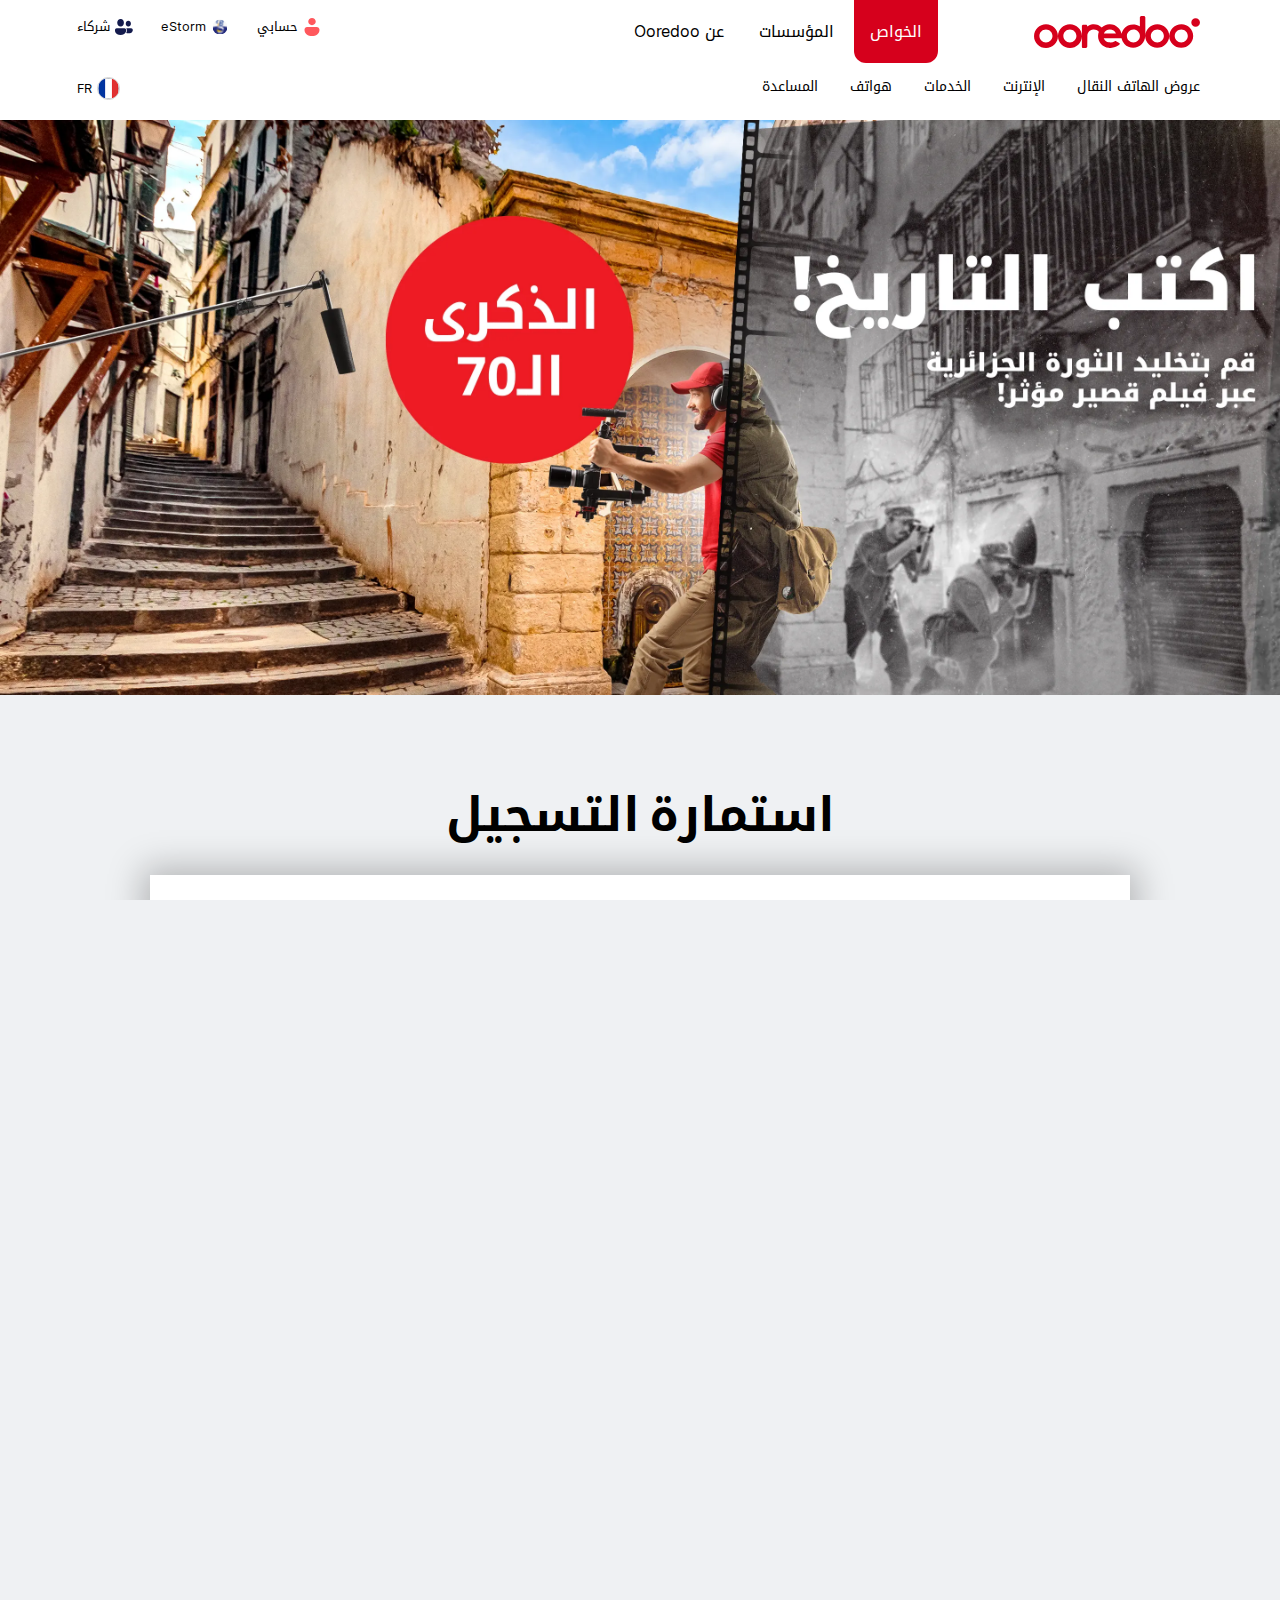
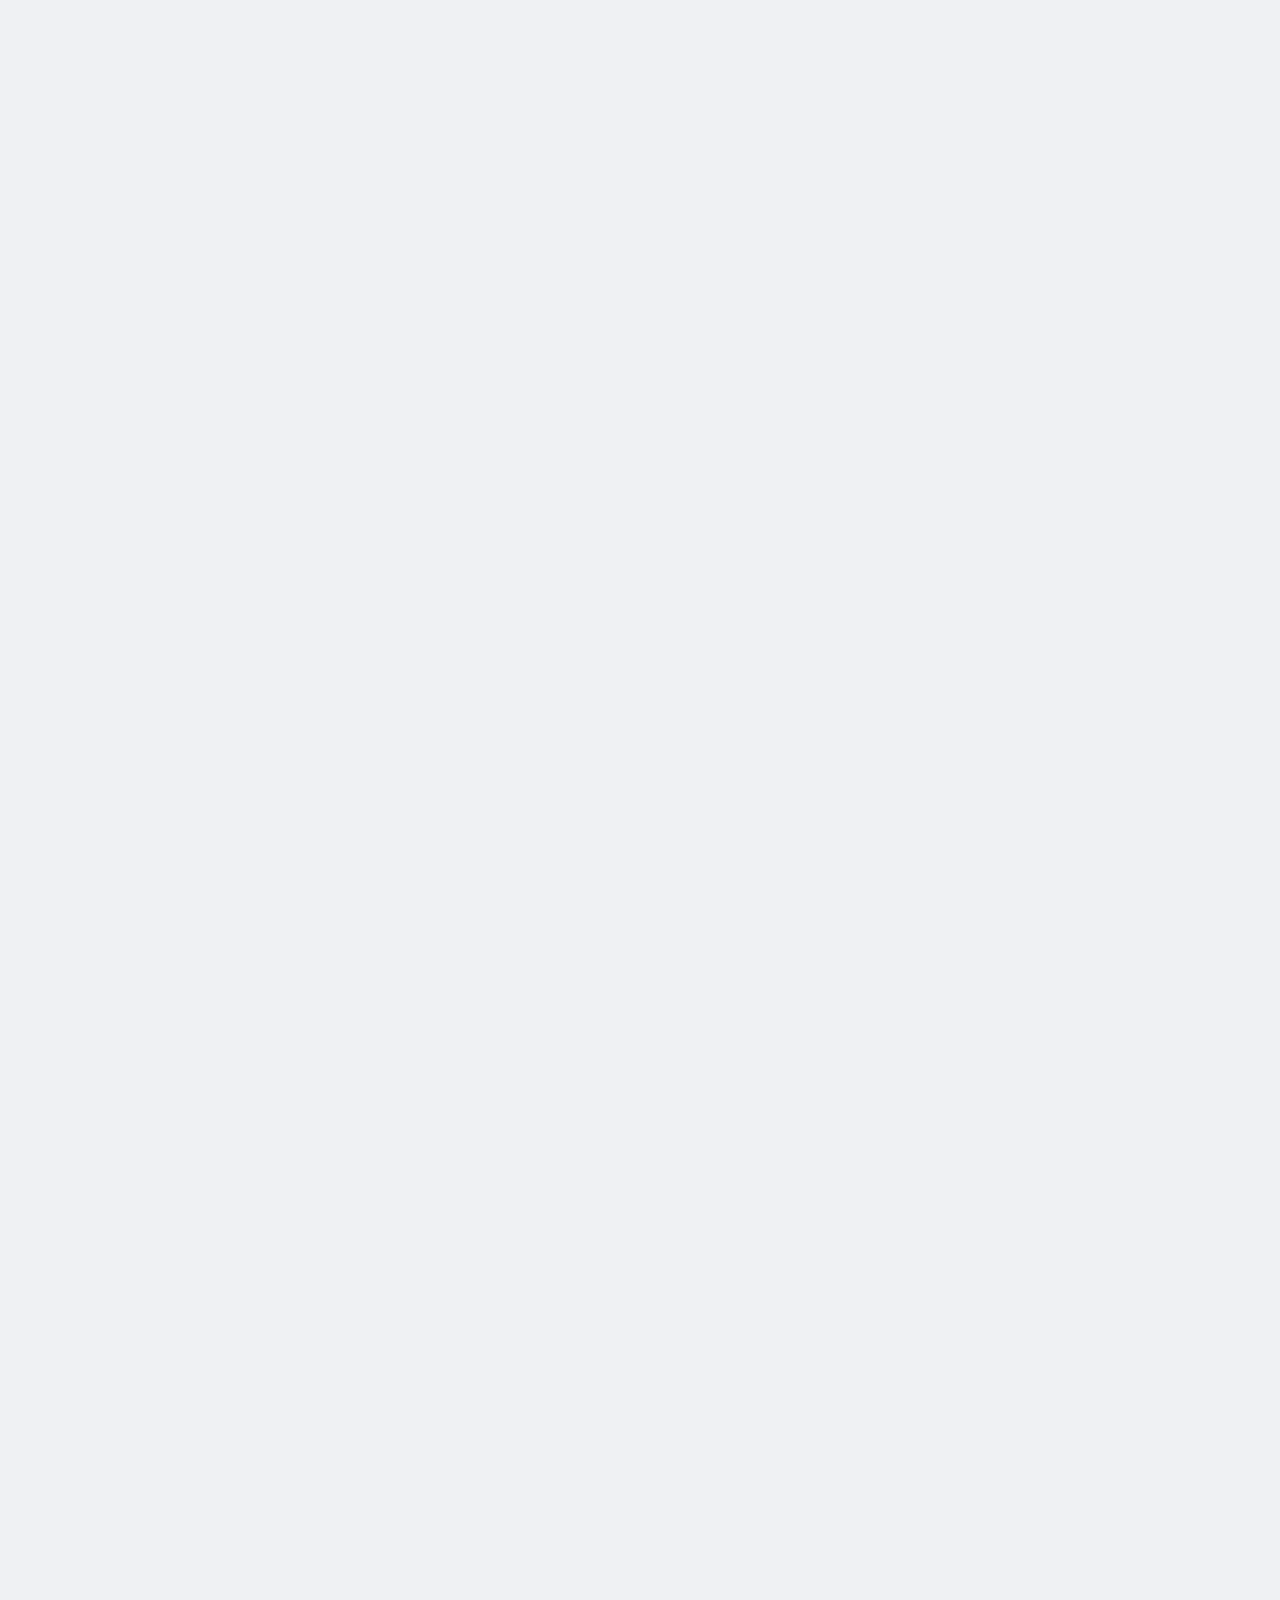
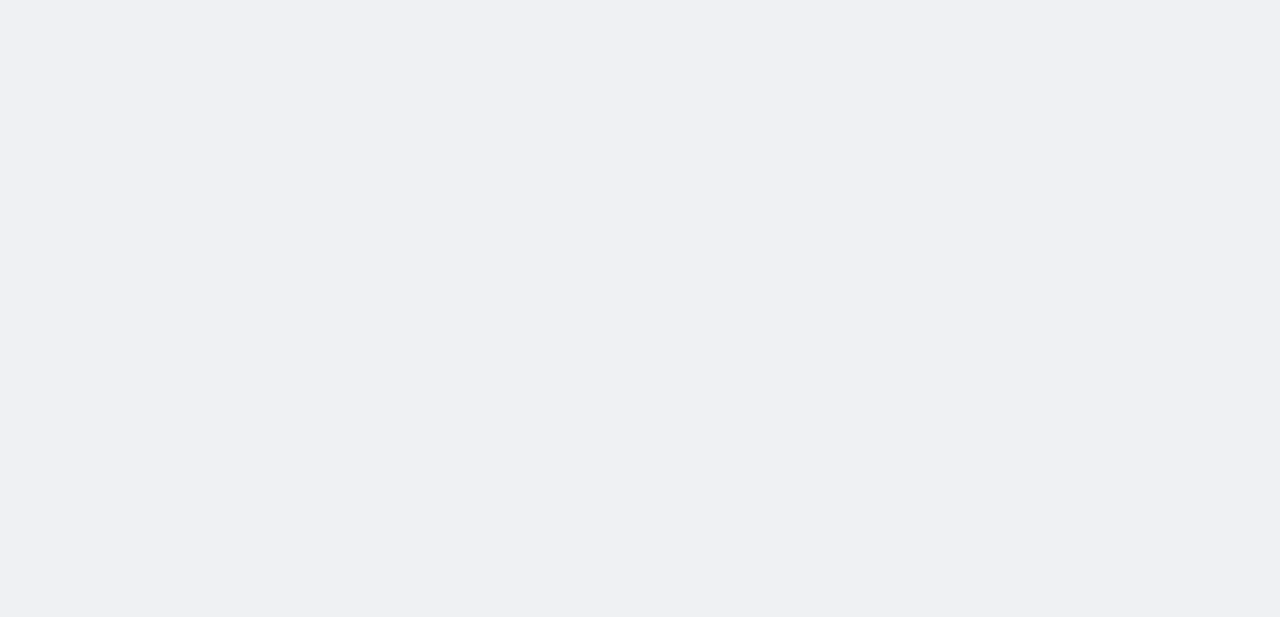
==== commit 7d56ef6b: "forfaits done" ====
--- a/ar/index.html
+++ b/ar/index.html
@@ -1 +1 @@
-<!DOCTYPE html><html lang="en"><head><meta charSet="utf-8"/><meta name="viewport" content="width=device-width, initial-scale=1"/><link rel="preload" as="image" href="/images/logo-ooredoo.svg"/><link rel="preload" as="image" href="/images/navbar/persons.svg"/><link rel="preload" as="image" href="/images/navbar/e-strom.svg"/><link rel="preload" as="image" href="/images/navbar/partners.svg"/><link rel="preload" as="image" href="/images/navbar/fr_FR.png"/><link rel="preload" as="image" href="/images/navbar/profile.png"/><link rel="preload" as="image" href="/images/navbar/fr.png"/><link rel="preload" as="image" href="/images/store_apple.svg"/><link rel="preload" as="image" href="/images/store_google.svg"/><link rel="preload" as="image" href="/images/store_huawei.svg"/><link rel="stylesheet" href="/_next/static/css/1878e6ff44a2a479.css" data-precedence="next"/><link rel="preload" as="script" fetchPriority="low" href="/_next/static/chunks/webpack-38ccab6415eed300.js"/><script src="/_next/static/chunks/fd9d1056-86a7a8de46c326ec.js" async=""></script><script src="/_next/static/chunks/23-68273f70ae8af9aa.js" async=""></script><script src="/_next/static/chunks/main-app-61eb7ca8cb9586cb.js" async=""></script><script src="/_next/static/chunks/546-26312ac6a769758c.js" async=""></script><script src="/_next/static/chunks/app/ar/index/page-c262fa94e12ce8d5.js" async=""></script><link rel="preload" as="image" href="/images/number_2.svg"/><link rel="preload" as="image" href="/images/number_3.svg"/><link rel="preload" as="image" href="/images/number_4.svg"/><link rel="preload" as="image" href="/images/btn-previous.png"/><link rel="preload" as="image" href="/images/btn-next.png"/><link rel="preload" as="image" href="/images/bundles-icons/internet.png"/><link rel="preload" as="image" href="/images/bundles-icons/onnet.png"/><link rel="preload" as="image" href="/images/bundles-icons/offnet.png"/><link rel="preload" as="image" href="/images/bundles-icons/sms.png"/><link rel="preload" as="image" href="/images/bundles-icons/facebook.png"/><link rel="preload" as="image" href="/images/bundles-icons/youtube.png"/><link rel="preload" as="image" href="/images/bundles-icons/tiktok.png"/><link rel="preload" as="image" href="/images/bundles-icons/insta.png"/><link rel="preload" as="image" href="/images/bundles-icons/anazik.png"/><link rel="preload" as="image" href="/images/bundles-icons/anaflix.png"/><link rel="preload" as="image" href="/images/bundles-icons/anazik_anaflix.png"/><link rel="preload" as="image" href="/images/yooz-checkmark.svg"/><link rel="preload" as="image" href="/images/telephone.png"/><link rel="preload" as="image" href="/images/screens/1_ar.png"/><link rel="preload" as="image" href="/images/snap-logo.png"/><link rel="preload" as="image" href="/images/screens/2_ar.png"/><link rel="preload" as="image" href="/images/screens/3_ar.png"/><link rel="preload" as="image" href="/images/screens/laffaire_ar.png"/><link rel="preload" as="image" href="/images/collapse-arrow.svg"/><link rel="preload" as="image" href="/images/footer/facebook.png"/><link rel="preload" as="image" href="/images/footer/XLogo.png"/><link rel="preload" as="image" href="/images/footer/Youtube.png"/><link rel="preload" as="image" href="/images/footer/Instagram.png"/><link rel="preload" as="image" href="/images/footer/LinkedIn.png"/><link rel="preload" as="image" href="/images/footer/Tiktok.png"/><link rel="preload" as="image" href="/images/footer/snapchat.png"/><title>N&#x27;yooz</title><link rel="icon" href="/favicon.ico" type="image/x-icon" sizes="980x945"/><script src="/_next/static/chunks/polyfills-78c92fac7aa8fdd8.js" noModule=""></script></head><body class="__className_aaf875"><div class="ltm-container ltm-navbar"><div class="ltm-navbar-container"><img src="/images/logo-ooredoo.svg" alt="logo-ooredoo" class="logo-ooredoo"/><div class="ltm-main-links"><a href="https://www.ooredoo.dz/ar/particuliers" class="ltm-navbar-link ltm-navbar-link-active">الخواص</a><a href="https://www.ooredoo.dz/ar/entreprises" class="ltm-navbar-link">المؤسسات</a><a href="https://www.ooredoo.dz/ar/tout-sur-ooredoo" class="ltm-navbar-link">عن Ooredoo</a></div><div class="ltm-navbar-features"><a href="https://my.ooredoo.dz/ODZ_Login/" class="ltm-navbar-link"><img src="/images/navbar/persons.svg" alt="my-ooredoo"/><span>حسابي</span></a><a href="https://apps.ooredoo.dz/e-payment/payment/public/" class="ltm-navbar-link"><img src="/images/navbar/e-strom.svg" alt="eStorm"/><span>eStorm</span></a><a href="https://appstorm.ooredoo.dz/appstorm/login" class="ltm-navbar-link"><img src="/images/navbar/partners.svg" alt="Partenaires"/><span>شركاء</span></a><a href="/fr/" class="ltm-navbar-link ltm-language"><img src="/images/navbar/fr_FR.png" alt="my-ooredoo"/><span>FR</span></a><svg xmlns="http://www.w3.org/2000/svg" width="24" height="24" viewBox="0 0 24 24" fill="none" stroke="currentColor" stroke-width="2" stroke-linecap="round" stroke-linejoin="round" class="ltm-mobile-menu"><line x1="4" x2="20" y1="12" y2="12"></line><line x1="4" x2="20" y1="6" y2="6"></line><line x1="4" x2="20" y1="18" y2="18"></line></svg><div class="ltm-main-link-dropdown"><div class="ltm-dropdown-active-link"><span>الخواص</span><svg xmlns="http://www.w3.org/2000/svg" width="24" height="24" viewBox="0 0 24 24" fill="none" stroke="currentColor" stroke-width="2" stroke-linecap="round" stroke-linejoin="round"><path d="m6 9 6 6 6-6"></path></svg></div><div class="ltm-dropdown-menu "><a href="https://www.ooredoo.dz/ar/particuliers" class="ltm-navbar-link ltm-navbar-link-active">الخواص</a><a href="https://www.ooredoo.dz/ar/entreprises" class="ltm-navbar-link">المؤسسات</a><a href="https://www.ooredoo.dz/ar/tout-sur-ooredoo" class="ltm-navbar-link">عن Ooredoo</a></div></div><div class="ltm-main-link-dropdown ltm-feature-link-dropdown"><div class="ltm-dropdown-active-link"><img src="/images/navbar/profile.png" alt=""/><a href="/fr/"><img src="/images/navbar/fr.png" alt="" style="scale:1.05"/></a></div><div class="ltm-dropdown-menu "><a href="https://my.ooredoo.dz/ODZ_Login/" class="ltm-navbar-link">حسابي</a><a href="https://apps.ooredoo.dz/e-payment/payment/public/" class="ltm-navbar-link">eStorm</a><a href="https://appstorm.ooredoo.dz/appstorm/login" class="ltm-navbar-link">شركاء</a></div></div></div><div class="ltm-sub-links "><svg xmlns="http://www.w3.org/2000/svg" width="24" height="24" viewBox="0 0 24 24" fill="none" stroke="currentColor" stroke-width="2" stroke-linecap="round" stroke-linejoin="round" class="ltm-mobile-menu-close"><path d="M18 6 6 18"></path><path d="m6 6 12 12"></path></svg><a href="https://www.ooredoo.dz/ar/web/guest/personal/mobile-offers">عروض الهاتف النقال</a><a href="https://www.ooredoo.dz/ar/web/guest/personal/internet">الإنترنت</a><a href="https://www.ooredoo.dz/ar/web/guest/personal/services-home">الخدمات</a><a href="https://www.ooredoo.dz/ar/web/guest/personal/devices">هواتف</a><a href="https://www.ooredoo.dz/ar/web/guest/will-respond">المساعدة</a></div></div></div><div class="ltm-new-banner"><div class="ltm-banner-image"><picture><source media="(max-width: 800px)" srcSet="/images/banner_nyooz_mobile.png 800w"/><img src="/images/banner_nyooz_desktop.png" alt="banner nyouz"/></picture></div></div><div class="ltm-container ltm-white-section"><h1 class="text-uppercase">التعريف</h1><div class="ltm-white-section-body"><div class="ltm-presentation-section"><video controls="" class="ltm-youtube-video"><source src="/videos/TVC_NYOOZ.mp4" type="video/mp4"/>Your browser does not support the video tag.</video><div class="ltm-presentation-text"><p>N&#x27;YOOZ عبارة عن عرض مسبق الدفع بدون التزام لمنحك العديد من المزايا على غرار<strong> اختيار رقم هاتفك ، تشكيل اختيارك حسب احتياجك ، الاستفادة من سناب شات مجانا </strong>و الحصول على<strong> حجم انترنت مهدى </strong>بعد دعوة صديق على التطبيق<strong class="ltm-text-red"> My Ooredoo </strong></p><div class="ltm-presentation-download"><strong class="text-uppercase">حملوا التطبيق</strong><div class="ltm-banner-download"><a href="https://apps.apple.com/dz/app/my-ooredoo-algeria/id1644340373" target="_blank"><img src="/images/store_apple.svg" alt="My Ooredoo sur Apple Store"/></a><a href="https://play.google.com/store/apps/details?id=com.algeria.selfcare.app.android" target="_blank"><img src="/images/store_google.svg" alt="My Ooredoo sur Google Play"/></a><a href="https://appgallery.huawei.com/app/C107690933" target="_blank"><img src="/images/store_huawei.svg" alt="My Ooredoo sur AppGallery"/></a></div></div></div></div></div></div><div class="ltm-container ltm-white-section ltm-choose-number-container-section"><h1 class="text-uppercase">في N&#x27;YOOZ<br/>أنتم تختارون!</h1><div class="ltm-white-section-body"><div class="ltm-choose-number-section"><div class="ltm-choose-number-description"><p>اختاروا رقم هاتفكم</p></div><div class="ltm-carousel ltm-rtl" style="direction:rtl"><div class="ltm-carousel-slider" style="transform:translateX( 0% );width:400%"><div class="ltm-carousel-item ltm-step-active" style="width:25%;z-index:4"><div class="ltm-step-element"><div class="ltm-choose-number-card" style="z-index:4"><span class="ltm-number-card-header">01<!-- -->.</span><div class="ltm-number-card-body"><span class="ltm-number-card-text"> حملوا تطبيق My Ooredoo</span><div class="ltm-number-card-main-image"><div class="ltm-choose-number-links"><a href="https://apps.apple.com/dz/app/my-ooredoo-algeria/id1644340373" target="_blank"><img src="/images/store_apple.svg" alt="My Ooredoo sur Apple Store"/></a><a href="https://play.google.com/store/apps/details?id=com.algeria.selfcare.app.android" target="_blank"><img src="/images/store_google.svg" alt="My Ooredoo sur Google Play"/></a><a href="https://appgallery.huawei.com/app/C107690933" target="_blank"><img src="/images/store_huawei.svg" alt="My Ooredoo sur AppGallery"/></a></div></div></div></div></div></div><div class="ltm-carousel-item ltm-step-hidden" style="width:25%;z-index:3"><div class="ltm-step-element"><div class="ltm-choose-number-card" style="z-index:3"><span class="ltm-number-card-header">02<!-- -->.</span><div class="ltm-number-card-body"><span class="ltm-number-card-text">شكلوا رقم هاتفكم</span><div class="ltm-number-card-main-image"><img src="/images/number_2.svg" alt="2" class="ltm-number-image-2"/></div></div></div></div></div><div class="ltm-carousel-item ltm-step-hidden" style="width:25%;z-index:2"><div class="ltm-step-element"><div class="ltm-choose-number-card" style="z-index:2"><span class="ltm-number-card-header">03<!-- -->.</span><div class="ltm-number-card-body"><span class="ltm-number-card-text">قوموا بادخال معلوماتكم</span><div class="ltm-number-card-main-image"><img src="/images/number_3.svg" alt="3" class="ltm-number-image-3"/></div></div></div></div></div><div class="ltm-carousel-item ltm-step-hidden" style="width:25%;z-index:1"><div class="ltm-step-element"><div class="ltm-choose-number-card" style="z-index:1"><span class="ltm-number-card-header">04<!-- -->.</span><div class="ltm-number-card-body"><span class="ltm-number-card-text">استفيدوا من حجم انترنت مضاعف عند استلام SIM الخاصة بكم</span><div class="ltm-number-card-main-image"><img src="/images/number_4.svg" alt="4" class="ltm-number-image-4"/></div></div></div></div></div></div><button class="ltm-carousel-btn-prev"><img src="/images/btn-previous.png" alt="carousel-prev"/></button><button class="ltm-carousel-btn-next" disabled=""><img src="/images/btn-next.png" alt="carousel-prev"/></button></div></div></div></div><div class="ltm-container ltm-white-section ltm-pack-bundles-container"><h1 class="text-uppercase">شكلوا اشتراككم حسب رغبتكم</h1><div class="ltm-white-section-body"><div class="ltm-pack-bundles"><div class="ltm-header"><div class="ltm-title"><span>اختاروا <span class="text-bundle">الصلاحية</span></span></div><div class="ltm-radios"><label class="custom-radio"><input type="radio" name="duration" checked="" value="monthly"/><i></i> <span class="radio-text">30 يوم</span></label><label class="custom-radio"><input type="radio" name="duration" value="bi_weekly"/><i></i> <span class="radio-text">15 يوم</span></label><label class="custom-radio"><input type="radio" name="duration" value="weekly"/><i></i> <span class="radio-text">7 أيام</span></label></div></div><div class="ltm-slider-list"><div class="ltm-slider"><div class="ltm-slider-title"><img src="/images/bundles-icons/internet.png" alt="انترنت"/>انترنت</div><div class="ltm-slider-input custom-range"><input style="background:linear-gradient(to left, var(--ltm-color-special) 5.555555555555555%, var(--ltm-color-special) 5.555555555555555%, #CBCBCBFF 0%, #CBCBCBFF 100%)" type="range" min="0" max="18" value="1"/></div><div class="ltm-slider-values"><span style="direction:ltr">1<!-- --> <!-- -->Go</span><span>130<!-- --> <!-- -->دج</span></div></div><div class="ltm-slider"><div class="ltm-slider-title"><img src="/images/bundles-icons/onnet.png" alt="مكالمات نحو Ooredoo"/>مكالمات نحو Ooredoo</div><div class="ltm-slider-input custom-range"><input style="background:linear-gradient(to left, var(--ltm-color-special) 14.285714285714286%, var(--ltm-color-special) 14.285714285714286%, #CBCBCBFF 0%, #CBCBCBFF 100%)" type="range" min="0" max="7" value="1"/></div><div class="ltm-slider-values"><span>10<!-- --> <!-- -->دقيقة</span><span>20<!-- --> <!-- -->دج</span></div></div><div class="ltm-slider"><div class="ltm-slider-title"><img src="/images/bundles-icons/offnet.png" alt="مكالمات نحو كل الشبكات"/>مكالمات نحو كل الشبكات</div><div class="ltm-slider-input custom-range"><input style="background:linear-gradient(to left, var(--ltm-color-special) 12.5%, var(--ltm-color-special) 12.5%, #CBCBCBFF 0%, #CBCBCBFF 100%)" type="range" min="0" max="8" value="1"/></div><div class="ltm-slider-values"><span>10<!-- --> <!-- -->دقيقة</span><span>30<!-- --> <!-- -->دج</span></div></div><div class="ltm-slider"><div class="ltm-slider-title"><img src="/images/bundles-icons/sms.png" alt="رسائل قصيرة"/>رسائل قصيرة</div><div class="ltm-slider-input custom-range"><input style="background:linear-gradient(to left, var(--ltm-color-special) 14.285714285714286%, var(--ltm-color-special) 14.285714285714286%, #CBCBCBFF 0%, #CBCBCBFF 100%)" type="range" min="0" max="7" value="1"/></div><div class="ltm-slider-values"><span>10<!-- --> <!-- -->رسالة</span><span>30<!-- --> <!-- -->دج</span></div></div></div><div class="ltm-extra"><div class="ltm-title-extra"><span>اختاروا <span class="text-bundle">المزايا الإضافية</span></span></div><div class="ltm-extra-items"><div class="ltm-extra-item"><img src="/images/bundles-icons/facebook.png" alt="فايسبوك و مسنجر"/><span class="check-text"><span>فايسبوك و مسنجر</span><span>+ <!-- -->200<!-- --> <!-- -->دج</span></span><label class="custom-checkbox"><input type="checkbox" value="200"/><i></i></label></div><div class="ltm-extra-item"><img src="/images/bundles-icons/youtube.png" alt="يوتوب"/><span class="check-text"><span>يوتوب</span><span>+ <!-- -->200<!-- --> <!-- -->دج</span></span><label class="custom-checkbox"><input type="checkbox" value="200"/><i></i></label></div><div class="ltm-extra-item"><img src="/images/bundles-icons/tiktok.png" alt="تيك توك"/><span class="check-text"><span>تيك توك</span><span>+ <!-- -->200<!-- --> <!-- -->دج</span></span><label class="custom-checkbox"><input type="checkbox" value="200"/><i></i></label></div><div class="ltm-extra-item"><img src="/images/bundles-icons/insta.png" alt="انستغرام"/><span class="check-text"><span>انستغرام</span><span>+ <!-- -->200<!-- --> <!-- -->دج</span></span><label class="custom-checkbox"><input type="checkbox" value="200"/><i></i></label></div><div class="ltm-extra-item"><img src="/images/bundles-icons/anazik.png" alt="ANAZIK"/><span class="check-text"><span>ANAZIK</span><span>+ <!-- -->250<!-- --> <!-- -->دج</span></span><label class="custom-checkbox"><input type="checkbox" value="250"/><i></i></label></div><div class="ltm-extra-item"><img src="/images/bundles-icons/anaflix.png" alt="ANAFLIX"/><span class="check-text"><span>ANAFLIX</span><span>+ <!-- -->300<!-- --> <!-- -->دج</span></span><label class="custom-checkbox"><input type="checkbox" value="300"/><i></i></label></div><div class="ltm-extra-item"><img src="/images/bundles-icons/anazik_anaflix.png" alt="ANAZIK + ANAFLIX"/><span class="check-text"><span>ANAZIK + ANAFLIX</span><span>+ <!-- -->450<!-- --> <!-- -->دج</span></span><label class="custom-checkbox"><input type="checkbox" value="450"/><i></i></label></div></div></div><div class="ltm-final-price"><div class="ltm-total-sum ">سعر الاشتراك <span class="text-bundle">210<!-- --> <!-- -->دج</span></div></div></div></div></div><div class="ltm-container ltm-white-section"><h1 class="text-uppercase">اختاروا من بين الاشتراكات الموجودة</h1><div class="ltm-white-section-body"><div class="ltm-yooz-forfait-section"><div class="ltm-carousel ltm-rtl" style="direction:rtl"><div class="ltm-carousel-slider" style="transform:translateX( 14.285714285714285% );width:700%"><div class="ltm-carousel-item ltm-step-hidden" style="width:14.285714285714286%;z-index:7"><div class="ltm-step-element"><div class="ltm-yooz-forfait-card"><h2 class="ltm-yooz-card-header">N&#x27;YOOZ <!-- -->1000</h2><h3 class="ltm-yooz-card-duration">صالح مدة 30 يوم</h3><h3 class="ltm-yooz-card-main-option">15Go إنترنت</h3><ul class="ltm-yooz-card-options"><li><img src="/images/yooz-checkmark.svg" alt="check-mark"/>مكالمات ورسائل قصيرة نحو Ooredoo</li><li><img src="/images/yooz-checkmark.svg" alt="check-mark"/>100 دقيقة نحو كل الشبكات</li></ul><h2 class="ltm-yooz-card-price">1000<!-- --> <!-- -->دج</h2></div></div></div><div class="ltm-carousel-item ltm-step-active" style="width:14.285714285714286%;z-index:6"><div class="ltm-step-element"><div class="ltm-yooz-forfait-card"><h2 class="ltm-yooz-card-header">N&#x27;YOOZ <!-- -->1500</h2><h3 class="ltm-yooz-card-duration">صالح مدة 30 يوم</h3><h3 class="ltm-yooz-card-main-option">30Go إنترنت </h3><ul class="ltm-yooz-card-options"><li><img src="/images/yooz-checkmark.svg" alt="check-mark"/>مكالمات ورسائل قصيرة نحو Ooredoo</li><li><img src="/images/yooz-checkmark.svg" alt="check-mark"/>فايسبوك وماسنجر غير محدودين</li><li><img src="/images/yooz-checkmark.svg" alt="check-mark"/>150 دقيقة نحو كل الشبكات</li></ul><h2 class="ltm-yooz-card-price">1500<!-- --> <!-- -->دج</h2></div></div></div><div class="ltm-carousel-item ltm-step-hidden" style="width:14.285714285714286%;z-index:5"><div class="ltm-step-element"><div class="ltm-yooz-forfait-card"><h2 class="ltm-yooz-card-header">N&#x27;YOOZ <!-- -->500</h2><h3 class="ltm-yooz-card-duration">صالح مدة 30 يوم</h3><h3 class="ltm-yooz-card-main-option">5Go إنترنت<br/>+ 2Go حجم إنترنت إضافي</h3><ul class="ltm-yooz-card-options"><li><img src="/images/yooz-checkmark.svg" alt="check-mark"/>50 دقيقة نحو كل الشبكات</li><li><img src="/images/yooz-checkmark.svg" alt="check-mark"/>50 رسالة قصيرة نحو Ooredoo</li></ul><h2 class="ltm-yooz-card-price">500<!-- --> <!-- -->دج</h2></div></div></div><div class="ltm-carousel-item ltm-step-hidden" style="width:14.285714285714286%;z-index:4"><div class="ltm-step-element"><div class="ltm-yooz-forfait-card"><h2 class="ltm-yooz-card-header">N&#x27;YOOZ <!-- -->300</h2><h3 class="ltm-yooz-card-duration">صالح مدة 15 يوم</h3><h3 class="ltm-yooz-card-main-option">3Go إنترنت </h3><ul class="ltm-yooz-card-options"><li><img src="/images/yooz-checkmark.svg" alt="check-mark"/>30 دقيقة نحو كل الشبكات</li><li><img src="/images/yooz-checkmark.svg" alt="check-mark"/>30 رسالة قصيرة نحو Ooredoo</li></ul><h2 class="ltm-yooz-card-price">300<!-- --> <!-- -->دج</h2></div></div></div><div class="ltm-carousel-item ltm-step-hidden" style="width:14.285714285714286%;z-index:3"><div class="ltm-step-element"><div class="ltm-yooz-forfait-card"><h2 class="ltm-yooz-card-header">N&#x27;YOOZ <!-- -->200</h2><h3 class="ltm-yooz-card-duration">صالح مدة يوم واحد</h3><h3 class="ltm-yooz-card-main-option">2.5Go إنترنت </h3><ul class="ltm-yooz-card-options"><li><img src="/images/yooz-checkmark.svg" alt="check-mark"/>مكالمات ورسائل قصيرة غير محدودين نحو Ooredoo</li><li><img src="/images/yooz-checkmark.svg" alt="check-mark"/>فايسبوك وماسنجر ويوتيوب غير محدودين</li><li><img src="/images/yooz-checkmark.svg" alt="check-mark"/>40 دقيقة نحو كل الشبكات</li></ul><h2 class="ltm-yooz-card-price">200<!-- --> <!-- -->دج</h2></div></div></div><div class="ltm-carousel-item ltm-step-hidden" style="width:14.285714285714286%;z-index:2"><div class="ltm-step-element"><div class="ltm-yooz-forfait-card"><h2 class="ltm-yooz-card-header">N&#x27;YOOZ <!-- -->100</h2><h3 class="ltm-yooz-card-duration">صالح مدة يوم واحد</h3><h3 class="ltm-yooz-card-main-option">1Go إنترنت </h3><ul class="ltm-yooz-card-options"><li><img src="/images/yooz-checkmark.svg" alt="check-mark"/>مكالمات ورسائل قصيرة غير محدودين نحو Ooredoo</li><li><img src="/images/yooz-checkmark.svg" alt="check-mark"/>فايسبوك وماسنجر غير محدودين</li><li><img src="/images/yooz-checkmark.svg" alt="check-mark"/>10 دقيقة نحو كل الشبكات</li></ul><h2 class="ltm-yooz-card-price">100<!-- --> <!-- -->دج</h2></div></div></div><div class="ltm-carousel-item ltm-step-hidden" style="width:14.285714285714286%;z-index:1"><div class="ltm-step-element"><div class="ltm-yooz-forfait-card"><h2 class="ltm-yooz-card-header">N&#x27;YOOZ <!-- -->30</h2><h3 class="ltm-yooz-card-duration">صالح مدة يوم واحد</h3><h3 class="ltm-yooz-card-main-option">200Mo إنترنت </h3><ul class="ltm-yooz-card-options"><li><img src="/images/yooz-checkmark.svg" alt="check-mark"/>فايسبوك وماسنجر غير محدودين</li></ul><h2 class="ltm-yooz-card-price">30<!-- --> <!-- -->دج</h2></div></div></div></div><div class="ltm-step-indicator"><div class="ltm-carousel-item-step "></div><div class="ltm-carousel-item-step ltm-step-active"></div><div class="ltm-carousel-item-step "></div><div class="ltm-carousel-item-step "></div><div class="ltm-carousel-item-step "></div><div class="ltm-carousel-item-step "></div><div class="ltm-carousel-item-step "></div></div><button class="ltm-carousel-btn-prev"><img src="/images/btn-previous.png" alt="carousel-prev"/></button><button class="ltm-carousel-btn-next"><img src="/images/btn-next.png" alt="carousel-prev"/></button></div></div></div></div><div class="ltm-container ltm-white-section"><h1 class="text-uppercase">سناب شات مجاني كل يوم</h1><div class="ltm-white-section-body"><div class="ltm-snapchat-section"><div class="ltm-snapchat-description"><p>بالإضافة إلى المزايا السابقة، استفيدوا من سناب شات مجانًا كل يوم على التطبيق My Ooredoo</p></div><div class="ltm-carousel ltm-rtl" style="direction:rtl"><div class="ltm-carousel-slider" style="transform:translateX( 0% );width:300%"><div class="ltm-carousel-item ltm-step-active" style="width:33.333333333333336%;z-index:3"><div class="ltm-step-element"><div class="ltm-offer-carousel-element"><div class="ltm-screen"><img src="/images/telephone.png" alt="snap-screen-phone" class="ltm-phone-foreground"/><img src="/images/screens/1_ar.png" alt="snap-screen-0" class="ltm-phone-img"/></div><div class="ltm-step-text"><p>اضغطوا على الصور الدوارة في الصفحة الرئيسية</p><img src="/images/snap-logo.png" alt="" class="ltm-snapchat-logo"/></div></div></div></div><div class="ltm-carousel-item ltm-step-hidden" style="width:33.333333333333336%;z-index:2"><div class="ltm-step-element"><div class="ltm-offer-carousel-element"><div class="ltm-screen"><img src="/images/telephone.png" alt="snap-screen-phone" class="ltm-phone-foreground"/><img src="/images/screens/2_ar.png" alt="snap-screen-1" class="ltm-phone-img"/></div><div class="ltm-step-text"><p>اضفطوا على «تشغيل الآن» للاستفادة من سناب شات مجانا مدة 24 يوم</p><img src="/images/snap-logo.png" alt="" class="ltm-snapchat-logo"/></div></div></div></div><div class="ltm-carousel-item ltm-step-hidden" style="width:33.333333333333336%;z-index:1"><div class="ltm-step-element"><div class="ltm-offer-carousel-element"><div class="ltm-screen"><img src="/images/telephone.png" alt="snap-screen-phone" class="ltm-phone-foreground"/><img src="/images/screens/3_ar.png" alt="snap-screen-2" class="ltm-phone-img"/></div><div class="ltm-step-text"><p>عودوا غدا للاستقادة منه مرة أخرى !</p><img src="/images/snap-logo.png" alt="" class="ltm-snapchat-logo"/></div></div></div></div></div><div class="ltm-step-indicator"><div class="ltm-carousel-item-step ltm-step-active"></div><div class="ltm-carousel-item-step "></div><div class="ltm-carousel-item-step "></div></div><button class="ltm-carousel-btn-prev"><img src="/images/btn-previous.png" alt="carousel-prev"/></button><button class="ltm-carousel-btn-next" disabled=""><img src="/images/btn-next.png" alt="carousel-prev"/></button></div></div></div></div><div class="ltm-container ltm-white-section"><h1 class="text-uppercase">خدمة l&#x27;affaire</h1><div class="ltm-white-section-body"><div class="ltm-service-laffair-section"><div class="ltm-service-laffair-description"><p>استفيدوا من تخفيضات استثنائية تصل إلى <em class="ltm-text-red text-bold">%70</em> في ركن<br/>«L&#x27;AFFAIRE »</p></div><div class="ltm-carousel ltm-rtl" style="direction:rtl"><div class="ltm-carousel-slider" style="transform:translateX( 0% );width:100%"><div class="ltm-carousel-item ltm-step-active" style="width:100%;z-index:1"><div class="ltm-step-element"><div class="ltm-offer-carousel-element"><div class="ltm-screen"><img src="/images/telephone.png" alt="snap-screen-phone" class="ltm-phone-foreground"/><img src="/images/screens/laffaire_ar.png" alt="snap-screen-0" class="ltm-phone-img"/></div><div class="ltm-step-text"><p>اضغطوا على ركن <strong>« L&#x27;AFFAIRE »</strong> في الصور الدوارة<br/><br/>و استفيدوا من تخفيضات مهداة على الفئات (مطاعم ، الاستجمام ، الخدمات ، الصحة...)</p></div></div></div></div></div></div></div></div></div><div class="ltm-container ltm-white-section ltm-faq-container-section"><h1 class="text-uppercase">الأسئلة الشائعة</h1><div class="ltm-white-section-body"><div class="ltm-faq-section"><div class="ltm-collapse-faq "><div class="ltm-collapse-question"><span>ما هو عرض  N’YOOZ؟</span><img src="/images/collapse-arrow.svg" alt="collapse-arrow"/></div><div class="ltm-expandable-container  "><div class="ltm-expandable-content" style="min-height:0"><div class="ltm-collapse-answer">N&#x27;YOOZ عرض مسبق الدفع بدون التزام مع العديد من المزايا من اختيار رقم الهاتف، وتشكيل الاشتراك حسب الرغبة، وسناب شات مجانا وحجم الإنترنت المهدى بعد دعوة صديق للانضمام على تطبيق My Ooredoo.<br/>انضموا إلى عرض N&#x27;YOOZ وحمّلوا تطبيق My Ooredoo!</div></div></div></div><div class="ltm-collapse-faq "><div class="ltm-collapse-question"><span>ما هي المزايا التي يمنحها عرض  N’YOOZ؟</span><img src="/images/collapse-arrow.svg" alt="collapse-arrow"/></div><div class="ltm-expandable-container  "><div class="ltm-expandable-content" style="min-height:0"><div class="ltm-collapse-answer">في عرض N&#x27;YOOZ، المتوفّر على My Ooredoo، يمكنكم:<br/>- تشكيل اشتراككم حسب الرغبة، وذلك باختيار حجم الإنترنت، والمكالمات نحو Ooredoo والشبكات الأخرى، والرسائل القصيرة نحو كل الشبكات وكذا صلاحية المزايا<br/>- اختيار أحد الاشتراكات الموجودة مع إضافة مزايا من اختياركم (واتساب، يوتيوب، إنستغرام، تيك توك، وغيرها)<br/>- الاستفادة من اتصال مجاني على سناب شات وذلك بتفعيل &quot;سناب شات مجاني&quot;<br/>- الفوز بحجم إنترنت يصل إلى 30Go كل يوم<br/>- الفوز بحجم إنترنت يصل إلى 5Go صالحين مدة 7 أيام، وذلك بدعوة 5 أصدقاء للانضمام إلى My Ooredoo</div></div></div></div><div class="ltm-collapse-faq "><div class="ltm-collapse-question"><span>ما هي الميزات المتوفرة مع عرض  N’YOOZ على تطبيق My Ooredoo؟</span><img src="/images/collapse-arrow.svg" alt="collapse-arrow"/></div><div class="ltm-expandable-container  "><div class="ltm-expandable-content" style="min-height:0"><div class="ltm-collapse-answer">مع N&#x27;YOOZ، يمكنكم تشغيل اشتراككم أو تجديده، والاطلاع على رصيدكم، وتشكيل اشتراككم حسب الرغبة، والاستفادة من سناب شات مجانا كل يوم، بالإضافة إلى الاطلاع على سجل الاتصالات والفوز بحجم إنترنت يصل إلى 30Go كل يوم وهذا على تطبيق My Ooredoo.</div></div></div></div><div class="ltm-collapse-faq "><div class="ltm-collapse-question"><span>ما هي المزايا المتوفرة عند شراء شريحة SIM  N’YOOZ بعد حجزها على My Ooredoo؟</span><img src="/images/collapse-arrow.svg" alt="collapse-arrow"/></div><div class="ltm-expandable-container  "><div class="ltm-expandable-content" style="min-height:0"><div class="ltm-collapse-answer"><b>فقط</b> عند شراء أحد الاشتراك الـ 4 الرئيسية، يمكنكم الاستفادة من ضعف حجم الإنترنت:<br/>- 6Go :  N’YOOZ 300 إنترنت + 30 دقيقة نحو كل الشبكات + 30 رسالة قصيرة نحو Ooredoo ،الكل صالح 15 يوم<br/>- 10Go :  N’YOOZ 500 إنترنت + 4Go حجم إنترنت مهدى + 50 دقيقة نحو كل الشبكات + 50 رسالة قصيرة نحو Ooredoo ،الكل صالح 30 يوم<br/>- 30Go :  N’YOOZ 1000 إنترنت + مكالمات و رسائل قصيرة غير محدودة نحو Ooredoo مع 100 دقيقة نحو كل كل الشبكات ،الكل صالح 30 يوم<br/>- 60Go :  N’YOOZ 1500 إنترنت + مكالمات و رسائل قصيرة غير محدودة نحو Ooredoo + فايسبوك وماسنجر غير محدودين + 150 دقيقة نحو كل الشبكات ،الكل صالح 30 يوم</div></div></div></div><div class="ltm-collapse-faq "><div class="ltm-collapse-question"><span>ما هو اشتراك  N’YOOZ الذي تبلغ مدة صلاحيته 24 ساعة؟</span><img src="/images/collapse-arrow.svg" alt="collapse-arrow"/></div><div class="ltm-expandable-container  "><div class="ltm-expandable-content" style="min-height:0"><div class="ltm-collapse-answer">- 200Mo : N&#x27;YOOZ 30 إنترنت + فايسبوك وماسنجر غير محدودين<br/>- 1Go : N&#x27;YOOZ 100 إنترنت + مكالمات ورسائل قصيرة غير محدودين نحو Ooredoo + فايسبوك وماسنجر غير محدودين + 10 دقائق نحو كل الشبكات<br/>- 2.5Go : N&#x27;YOOZ 200 إنترنت + مكالمات ورسائل قصيرة غير محدودين نحو Ooredoo + فايسبوك وماسنجر ويوتيوب غير محدودين + 40 دقيقة نحو كل الشبكات</div></div></div></div><div class="ltm-collapse-faq "><div class="ltm-collapse-question"><span>ما هو اشتراك  N’YOOZ الذي تبلغ مدة صلاحيته 15 يوم؟ </span><img src="/images/collapse-arrow.svg" alt="collapse-arrow"/></div><div class="ltm-expandable-container  "><div class="ltm-expandable-content" style="min-height:0"><div class="ltm-collapse-answer">- 30Go :  N’YOOZ 300 إنترنت + 30 دقيقة نحو كل الشبكات + 30 رسالة قصيرة نحو Ooredoo</div></div></div></div><div class="ltm-collapse-faq "><div class="ltm-collapse-question"><span>ما هو اشتراك  N’YOOZ الذي تبلغ مدة صلاحيته 30 يوم؟</span><img src="/images/collapse-arrow.svg" alt="collapse-arrow"/></div><div class="ltm-expandable-container  "><div class="ltm-expandable-content" style="min-height:0"><div class="ltm-collapse-answer">- 5Go : N&#x27;YOOZ 500 إنترنت + 2Go حجم إنترنت مهدى + 50 دقيقة نحو Ooredoo رسالة+ 50 قصيرة نحو Ooredoo<br/>- 30Go :  N’YOOZ 1000 إنترنت + مكالمات و رسائل قصيرة غير محدودة نحو Ooredoo مع 100 دقيقة نحو كل الشبكات<br/>- 60Go : N&#x27;YOOZ 1500 إنترنت + مكالمات ورسائل قصيرة غير محدودة نحو Ooredoo + فايسبوك وماسنجر غير محدودين + 150 دقيقة نحو كل الشبكات</div></div></div></div><div class="ltm-collapse-faq "><div class="ltm-collapse-question"><span>كيف يمكنني شراء اشتراك  N’YOOZ؟</span><img src="/images/collapse-arrow.svg" alt="collapse-arrow"/></div><div class="ltm-expandable-container  "><div class="ltm-expandable-content" style="min-height:0"><div class="ltm-collapse-answer">شراء الاشتراكات ممكن على تطبيق My Ooredoo، على الصفحة choof.ooredoo.dz، وعلى القائمتين #200* و #151*.</div></div></div></div><div class="ltm-collapse-faq "><div class="ltm-collapse-question"><span>كيف يمكنني دعوة صديق؟</span><img src="/images/collapse-arrow.svg" alt="collapse-arrow"/></div><div class="ltm-expandable-container  "><div class="ltm-expandable-content" style="min-height:0"><div class="ltm-collapse-answer">يمكنكم دعوة إلى غاية 5 من أصدقائكم وذلك بالضغط على ركن &quot;دعوة صديق&quot; على القائمة. قوموا بدعوة أصدقائكم لعيش تجربة N&#x27;YOOZ وذلك بتحميل التطبيق وشراء شريحة SIM واستفيدوا أنت وكل واحد من أصدقائك من 1Go صالحة لمدة 7 أيام.</div></div></div></div><div class="ltm-collapse-faq "><div class="ltm-collapse-question"><span>كيف يمكنني الاستفادة من سناب شات مجانا؟</span><img src="/images/collapse-arrow.svg" alt="collapse-arrow"/></div><div class="ltm-expandable-container  "><div class="ltm-expandable-content" style="min-height:0"><div class="ltm-collapse-answer">يمكنكم الاستفادة من سناب شات مجانا مدة 24 ساعة بتشغيل &quot;سناب شات مجاني&quot; الذي تجدونه على الصور الدوارة في الصفحة الرئيسية.</div></div></div></div><div class="ltm-collapse-faq "><div class="ltm-collapse-question"><span>هل يمكنني إجراء مكالمات نحو الخارج من اشتراكي  N’YOOZ؟</span><img src="/images/collapse-arrow.svg" alt="collapse-arrow"/></div><div class="ltm-expandable-container  "><div class="ltm-expandable-content" style="min-height:0"><div class="ltm-collapse-answer">المكالمات نحو الخارج متوفرة وذلك باستعمال الرصيد المعبّأ.</div></div></div></div></div></div></div><div class="ltm-container ltm-footer-container"><div class="ltm-footer-top"><h3>ابقوا متّصلين</h3><div class="ltm-footer-icons"><a href="https://www.facebook.com/OoredooDZ/" target="_blank"><img src="/images/footer/facebook.png" alt="facebook-ooredoo"/></a><a href="https://twitter.com/ooredoodz" target="_blank"><img src="/images/footer/XLogo.png" alt="x-ooredoo"/></a><a href="https://www.youtube.com/user/OoredooDZ" target="_blank"><img src="/images/footer/Youtube.png" alt="youtube-ooredoo"/></a><a href="https://www.instagram.com/ooredooalgerie/" target="_blank"><img src="/images/footer/Instagram.png" alt="instagram-ooredoo"/></a><a href="https://www.linkedin.com/company/ooredoo-algerie/" target="_blank"><img src="/images/footer/LinkedIn.png" alt="linkedin-ooredoo"/></a><a href="https://www.tiktok.com/@ooredooalgerie" target="_blank"><img src="/images/footer/Tiktok.png" alt="tiktok-ooredoo"/></a><a href="https://www.snapchat.com/add/ooredoo-dz" target="_blank"><img src="/images/footer/snapchat.png" alt="snapchat-ooredoo"/></a></div></div></div><div class="ltm-container ltm-footer-bottom-container"><div class="ltm-footer-bottom"><div class="ltm-ooredoo-mail-subscribe"><img src="/images/logo-ooredoo.svg" alt=""/><p>اشتركوا في نشرتنا الإخبارية</p><div class="ltm-subscribe-email"><input type="email" placeholder="بريدكم الإلكتروني..."/><a href="#">الاشتراك</a></div></div><div class="ltm-footer-bottom-links"><div class="ltm-link-container"><div class="ltm-link-section"><p>الدعم</p><a href="https://www.ooredoo.dz/ar/business/contact-us">اتصلوا بنا</a><a href="https://chatcc.ooredoo.dz/system/templates/chat/ooredoo/index.html?subActivity=Chat&amp;entryPointId=1002&amp;templateName=ooredoo&amp;ver=v11&amp;locale=fr-FR">الدعم</a><a href="https://www.ooredoo.dz/ar/personal/assistance/find-us">أين تجدونا</a><a href="https://www.ooredoo.dz/web/guest/personal/la-gold" class="ltm-text-red">La Gold جديدة</a></div><div class="ltm-link-section"><p>عن Ooredoo</p><a href="https://www.ooredoo.dz/about-us/about-ooredoo">حول Ooredoo</a><a href="http://ooredoo.sourcing.mn1.ariba.com/ad/selfRegistration">انضم إلينا كمُورد (سجل نفسك هنا)</a><a href="https://www.ooredoo.dz/documents/d/guest/satellite-1"> فهرس التوصيل البيني 2023-2024</a></div><div class="ltm-link-section"><p>السياسة والجودة</p><a href="https://www.ooredoo.dz/web/guest/legal-notice">الإشعارات القانونية</a><a href="https://www.ooredoo.dz/documents/d/guest/politique-qualite-arabe">سياسة الجودة</a><a href="https://www.ooredoo.dz/privacy-legal/whistleblowing">الإبلاغ عن المخالفات</a><a href="https://www.ooredoo.dz/documents/d/guest/dz-10011-qms_rr_fr_certificate_iso-9001_2015_wataniya-telecom-qr-code"> <!-- -->ISO 9001<!-- --> </a><a href="https://www.ooredoo.dz/documents/d/guest/dz-10000-isms_rr_en_certificate_iso-iec-27001_wataniya-qr-code"> <!-- -->ISO-CEI 27001<!-- --> </a><a href="https://www.ooredoo.dz/documents/d/guest/personal_data_ar">المعطيات ذات الطابع الشخصي</a><a href="https://www.ooredoo.dz/documents/d/guest/politique-generale-de-protection-des-donnees-site-web-">السياسة العامة لحماية البيانات</a></div></div><div class="ltm-footer-download"><strong class="text-uppercase">حملوا التطبيق</strong><div class="ltm-footer-download-links"><a href="https://apps.apple.com/dz/app/my-ooredoo-algeria/id1644340373" target="_blank"><img src="/images/store_apple.svg" alt="My Ooredoo sur Apple Store"/></a><a href="https://play.google.com/store/apps/details?id=com.algeria.selfcare.app.android" target="_blank"><img src="/images/store_google.svg" alt="My Ooredoo sur Google Play"/></a><a href="https://appgallery.huawei.com/app/C107690933" target="_blank"><img src="/images/store_huawei.svg" alt="My Ooredoo sur AppGallery"/></a></div></div></div></div></div><script src="/_next/static/chunks/webpack-38ccab6415eed300.js" async=""></script><script>(self.__next_f=self.__next_f||[]).push([0]);self.__next_f.push([2,null])</script><script>self.__next_f.push([1,"1:HL[\"/_next/static/css/1878e6ff44a2a479.css\",\"style\"]\n"])</script><script>self.__next_f.push([1,"2:I[5751,[],\"\"]\n4:I[6513,[],\"ClientPageRoot\"]\n5:I[2815,[\"546\",\"static/chunks/546-26312ac6a769758c.js\",\"501\",\"static/chunks/app/ar/index/page-c262fa94e12ce8d5.js\"],\"default\"]\n6:I[9275,[],\"\"]\n7:I[1343,[],\"\"]\n9:I[6130,[],\"\"]\na:[]\n"])</script><script>self.__next_f.push([1,"0:[[[\"$\",\"link\",\"0\",{\"rel\":\"stylesheet\",\"href\":\"/_next/static/css/1878e6ff44a2a479.css\",\"precedence\":\"next\",\"crossOrigin\":\"$undefined\"}]],[\"$\",\"$L2\",null,{\"buildId\":\"-F-tkF6Tf3CgD-ACJQ2M1\",\"assetPrefix\":\"\",\"initialCanonicalUrl\":\"/ar/index\",\"initialTree\":[\"\",{\"children\":[\"ar\",{\"children\":[\"index\",{\"children\":[\"__PAGE__\",{}]}]}]},\"$undefined\",\"$undefined\",true],\"initialSeedData\":[\"\",{\"children\":[\"ar\",{\"children\":[\"index\",{\"children\":[\"__PAGE__\",{},[[\"$L3\",[\"$\",\"$L4\",null,{\"props\":{\"params\":{},\"searchParams\":{}},\"Component\":\"$5\"}]],null],null]},[\"$\",\"$L6\",null,{\"parallelRouterKey\":\"children\",\"segmentPath\":[\"children\",\"ar\",\"children\",\"index\",\"children\"],\"error\":\"$undefined\",\"errorStyles\":\"$undefined\",\"errorScripts\":\"$undefined\",\"template\":[\"$\",\"$L7\",null,{}],\"templateStyles\":\"$undefined\",\"templateScripts\":\"$undefined\",\"notFound\":\"$undefined\",\"notFoundStyles\":\"$undefined\",\"styles\":null}],null]},[\"$\",\"$L6\",null,{\"parallelRouterKey\":\"children\",\"segmentPath\":[\"children\",\"ar\",\"children\"],\"error\":\"$undefined\",\"errorStyles\":\"$undefined\",\"errorScripts\":\"$undefined\",\"template\":[\"$\",\"$L7\",null,{}],\"templateStyles\":\"$undefined\",\"templateScripts\":\"$undefined\",\"notFound\":\"$undefined\",\"notFoundStyles\":\"$undefined\",\"styles\":null}],null]},[[\"$\",\"html\",null,{\"lang\":\"en\",\"children\":[\"$\",\"body\",null,{\"className\":\"__className_aaf875\",\"children\":[\"$\",\"$L6\",null,{\"parallelRouterKey\":\"children\",\"segmentPath\":[\"children\"],\"error\":\"$undefined\",\"errorStyles\":\"$undefined\",\"errorScripts\":\"$undefined\",\"template\":[\"$\",\"$L7\",null,{}],\"templateStyles\":\"$undefined\",\"templateScripts\":\"$undefined\",\"notFound\":[[\"$\",\"title\",null,{\"children\":\"404: This page could not be found.\"}],[\"$\",\"div\",null,{\"style\":{\"fontFamily\":\"system-ui,\\\"Segoe UI\\\",Roboto,Helvetica,Arial,sans-serif,\\\"Apple Color Emoji\\\",\\\"Segoe UI Emoji\\\"\",\"height\":\"100vh\",\"textAlign\":\"center\",\"display\":\"flex\",\"flexDirection\":\"column\",\"alignItems\":\"center\",\"justifyContent\":\"center\"},\"children\":[\"$\",\"div\",null,{\"children\":[[\"$\",\"style\",null,{\"dangerouslySetInnerHTML\":{\"__html\":\"body{color:#000;background:#fff;margin:0}.next-error-h1{border-right:1px solid rgba(0,0,0,.3)}@media (prefers-color-scheme:dark){body{color:#fff;background:#000}.next-error-h1{border-right:1px solid rgba(255,255,255,.3)}}\"}}],[\"$\",\"h1\",null,{\"className\":\"next-error-h1\",\"style\":{\"display\":\"inline-block\",\"margin\":\"0 20px 0 0\",\"padding\":\"0 23px 0 0\",\"fontSize\":24,\"fontWeight\":500,\"verticalAlign\":\"top\",\"lineHeight\":\"49px\"},\"children\":\"404\"}],[\"$\",\"div\",null,{\"style\":{\"display\":\"inline-block\"},\"children\":[\"$\",\"h2\",null,{\"style\":{\"fontSize\":14,\"fontWeight\":400,\"lineHeight\":\"49px\",\"margin\":0},\"children\":\"This page could not be found.\"}]}]]}]}]],\"notFoundStyles\":[],\"styles\":null}]}]}],null],null],\"couldBeIntercepted\":false,\"initialHead\":[false,\"$L8\"],\"globalErrorComponent\":\"$9\",\"missingSlots\":\"$Wa\"}]]\n"])</script><script>self.__next_f.push([1,"8:[[\"$\",\"meta\",\"0\",{\"name\":\"viewport\",\"content\":\"width=device-width, initial-scale=1\"}],[\"$\",\"meta\",\"1\",{\"charSet\":\"utf-8\"}],[\"$\",\"title\",\"2\",{\"children\":\"N'yooz\"}],[\"$\",\"link\",\"3\",{\"rel\":\"icon\",\"href\":\"/favicon.ico\",\"type\":\"image/x-icon\",\"sizes\":\"980x945\"}]]\n3:null\n"])</script></body></html>+<!DOCTYPE html><html lang="en"><head><meta charSet="utf-8"/><meta name="viewport" content="width=device-width, initial-scale=1"/><link rel="preload" as="image" href="/images/logo-ooredoo.svg"/><link rel="preload" as="image" href="/images/navbar/persons.svg"/><link rel="preload" as="image" href="/images/navbar/e-strom.svg"/><link rel="preload" as="image" href="/images/navbar/partners.svg"/><link rel="preload" as="image" href="/images/navbar/fr_FR.png"/><link rel="preload" as="image" href="/images/navbar/profile.png"/><link rel="preload" as="image" href="/images/navbar/fr.png"/><link rel="preload" as="image" href="/images/1erNov/file.png"/><link rel="preload" as="image" href="/images/footer/facebook.png"/><link rel="preload" as="image" href="/images/footer/XLogo.png"/><link rel="stylesheet" href="/_next/static/css/fe80962c644ffb27.css" data-precedence="next"/><link rel="preload" as="script" fetchPriority="low" href="/_next/static/chunks/webpack-38ccab6415eed300.js"/><script src="/_next/static/chunks/fd9d1056-81f448b567f73d85.js" async=""></script><script src="/_next/static/chunks/23-c820dea29f137056.js" async=""></script><script src="/_next/static/chunks/main-app-61eb7ca8cb9586cb.js" async=""></script><script src="/_next/static/chunks/633-7e6ebbf94b318b11.js" async=""></script><script src="/_next/static/chunks/app/ar/index/page-4a586e10f3ece483.js" async=""></script><link rel="preload" as="image" href="/images/footer/Youtube.png"/><link rel="preload" as="image" href="/images/footer/Instagram.png"/><link rel="preload" as="image" href="/images/footer/LinkedIn.png"/><link rel="preload" as="image" href="/images/footer/Tiktok.png"/><link rel="preload" as="image" href="/images/footer/snapchat.png"/><link rel="preload" as="image" href="/images/store_apple.svg"/><link rel="preload" as="image" href="/images/store_google.svg"/><link rel="preload" as="image" href="/images/store_huawei.svg"/><title>Formulaire d’inscription</title><link rel="icon" href="/favicon.ico" type="image/x-icon" sizes="980x945"/><script src="/_next/static/chunks/polyfills-78c92fac7aa8fdd8.js" noModule=""></script></head><body class="__className_aaf875"><div class="ltm-container ltm-navbar" id="ltm-navbar"><div class="ltm-navbar-container"><img src="/images/logo-ooredoo.svg" alt="logo-ooredoo" class="logo-ooredoo"/><div class="ltm-main-links"><a href="https://www.ooredoo.dz/ar/particuliers" class="ltm-navbar-link ltm-navbar-link-active">الخواص</a><a href="https://www.ooredoo.dz/ar/entreprises" class="ltm-navbar-link">المؤسسات</a><a href="https://www.ooredoo.dz/ar/tout-sur-ooredoo" class="ltm-navbar-link">عن Ooredoo</a></div><div class="ltm-navbar-features"><a href="https://my.ooredoo.dz/ODZ_Login/" class="ltm-navbar-link"><img src="/images/navbar/persons.svg" alt="my-ooredoo"/><span>حسابي</span></a><a href="https://apps.ooredoo.dz/e-payment/payment/public/" class="ltm-navbar-link"><img src="/images/navbar/e-strom.svg" alt="eStorm"/><span>eStorm</span></a><a href="https://appstorm.ooredoo.dz/appstorm/login" class="ltm-navbar-link"><img src="/images/navbar/partners.svg" alt="Partenaires"/><span>شركاء</span></a><a href="/fr/" class="ltm-navbar-link ltm-language"><img src="/images/navbar/fr_FR.png" alt="my-ooredoo"/><span>FR</span></a><svg xmlns="http://www.w3.org/2000/svg" width="24" height="24" viewBox="0 0 24 24" fill="none" stroke="currentColor" stroke-width="2" stroke-linecap="round" stroke-linejoin="round" class="ltm-mobile-menu"><line x1="4" x2="20" y1="12" y2="12"></line><line x1="4" x2="20" y1="6" y2="6"></line><line x1="4" x2="20" y1="18" y2="18"></line></svg><div class="ltm-main-link-dropdown"><div class="ltm-dropdown-active-link"><span>الخواص</span><svg xmlns="http://www.w3.org/2000/svg" width="24" height="24" viewBox="0 0 24 24" fill="none" stroke="currentColor" stroke-width="2" stroke-linecap="round" stroke-linejoin="round"><path d="m6 9 6 6 6-6"></path></svg></div><div class="ltm-dropdown-menu "><a href="https://www.ooredoo.dz/ar/particuliers" class="ltm-navbar-link ltm-navbar-link-active">الخواص</a><a href="https://www.ooredoo.dz/ar/entreprises" class="ltm-navbar-link">المؤسسات</a><a href="https://www.ooredoo.dz/ar/tout-sur-ooredoo" class="ltm-navbar-link">عن Ooredoo</a></div></div><div class="ltm-main-link-dropdown ltm-feature-link-dropdown"><div class="ltm-dropdown-active-link"><img src="/images/navbar/profile.png" alt=""/><a href="/fr/"><img src="/images/navbar/fr.png" alt="" style="scale:1.05"/></a></div><div class="ltm-dropdown-menu "><a href="https://my.ooredoo.dz/ODZ_Login/" class="ltm-navbar-link">حسابي</a><a href="https://apps.ooredoo.dz/e-payment/payment/public/" class="ltm-navbar-link">eStorm</a><a href="https://appstorm.ooredoo.dz/appstorm/login" class="ltm-navbar-link">شركاء</a></div></div></div><div class="ltm-sub-links "><svg xmlns="http://www.w3.org/2000/svg" width="24" height="24" viewBox="0 0 24 24" fill="none" stroke="currentColor" stroke-width="2" stroke-linecap="round" stroke-linejoin="round" class="ltm-mobile-menu-close"><path d="M18 6 6 18"></path><path d="m6 6 12 12"></path></svg><a href="https://www.ooredoo.dz/ar/web/guest/personal/mobile-offers">عروض الهاتف النقال</a><a href="https://www.ooredoo.dz/ar/web/guest/personal/internet">الإنترنت</a><a href="https://www.ooredoo.dz/ar/web/guest/personal/services-home">الخدمات</a><a href="https://www.ooredoo.dz/ar/web/guest/personal/devices">هواتف</a><a href="https://www.ooredoo.dz/ar/web/guest/will-respond">المساعدة</a></div></div></div><div class="ltm-new-banner"><div class="ltm-banner-image"><picture><source media="(max-width: 800px)" srcSet="/images/1erNov/Concours-1-novembre-AR.jpg 800w"/><img src="/images/1erNov/Concours-1-novembre-AR.jpg" alt=""/></picture></div></div><div class="ltm-container ltm-white-section ltm-inscription-form" id="ltm-form-section"><h1 class="text-uppercase">استمارة التسجيل</h1><div class="ltm-white-section-body"><div class="ltm-inscription-form-section"><div class="inscrip-form"><div class="ltm-form-control ltm-form-control-invalid ltm-form-type-text rtl"><div class="ltm-form-label">الاسم<!-- --> <span class="ltm-text-red">*</span></div><div class="ltm-form-input"><input type="text" placeholder="أدخل الاسم" value=""/></div><div class="ltm-form-invalid-msg ltm-text-red"> يرجى ملء خانة  الاسم بشكل صحيح</div></div><div class="ltm-form-control ltm-form-control-invalid ltm-form-type-text rtl"><div class="ltm-form-label">اللقب<!-- --> <span class="ltm-text-red">*</span></div><div class="ltm-form-input"><input type="text" placeholder="أدخل اللقب" value=""/></div><div class="ltm-form-invalid-msg ltm-text-red"> يرجى ملء خانة  اللقب بشكل صحيح</div></div><div class="ltm-form-control ltm-form-control-invalid ltm-form-type-date rtl"><div class="ltm-form-label">تاريخ الميلاد<!-- --> <span class="ltm-text-red">*</span></div><div class="ltm-form-input"><input type="text" placeholder="اليوم/الشهر/السنة" value=""/></div><div class="ltm-form-invalid-msg ltm-text-red"> يرجى ملء خانة  تاريخ الميلاد بشكل صحيح</div></div><div class="ltm-form-control ltm-form-control-invalid ltm-form-type-text rtl"><div class="ltm-form-label">مكان الميلاد<!-- --> <span class="ltm-text-red">*</span></div><div class="ltm-form-input"><input type="text" placeholder="أدخل مكان الميلاد" value=""/></div><div class="ltm-form-invalid-msg ltm-text-red"> يرجى ملء خانة  مكان الميلاد بشكل صحيح</div></div><div class="ltm-form-control ltm-form-control-invalid ltm-form-type-select rtl"><div class="ltm-form-label">الولاية<!-- --> <span class="ltm-text-red">*</span></div><div class="ltm-form-input"><select data-value=""><option value="" selected="">اختر ولايتك</option><option>أدرار</option><option>الشلف</option><option>الأغواط</option><option>أم البواقي</option><option>باتنة</option><option>بجاية</option><option>بسكرة</option><option>بشار</option><option>البليدة</option><option>البويرة</option><option>تمنراست</option><option>تبسة</option><option>تلمسان</option><option>تيارت</option><option>تيزي وزو</option><option>الجزائر</option><option>الجلفة</option><option>جيجل</option><option>سطيف</option><option>سعيدة</option><option>سكيكدة</option><option>سيدي بلعباس</option><option>عنابة</option><option>قالمة</option><option>قسنطينة</option><option>المدية</option><option>مستغانم</option><option>المسيلة</option><option>معسكر</option><option>ورقلة</option><option>وهران</option><option>البيض</option><option>إليزي</option><option>برج بوعريريج</option><option>بومرداس</option><option>الطارف</option><option>تندوف</option><option>تيسمسيلت</option><option>الوادي</option><option>خنشلة</option><option>سوق أهراس</option><option>تيبازة</option><option>ميلة</option><option>عين الدفلى</option><option>النعامة</option><option>عين تموشنت</option><option>غرداية</option><option>غليزان</option><option>تيميمون</option><option>برج باجي مختار</option><option>أولاد جلال</option><option>بني عباس</option><option>عين صالح</option><option>عين قزام</option><option>تقرت</option><option>جانت</option><option>المغير</option><option>المنيعة</option></select></div><div class="ltm-form-invalid-msg ltm-text-red"> يرجى ملء خانة  الولاية بشكل صحيح</div></div><div class="ltm-form-control ltm-form-control-invalid ltm-form-type-text rtl"><div class="ltm-form-label">الجنسية<!-- --> <span class="ltm-text-red">*</span></div><div class="ltm-form-input"><input type="text" placeholder="أدخل جنسيتك" value=""/></div><div class="ltm-form-invalid-msg ltm-text-red"> يرجى ملء خانة  الجنسية بشكل صحيح</div></div><div class="ltm-form-control ltm-form-control-invalid ltm-form-type-email rtl"><div class="ltm-form-label">البريد الإلكتروني<!-- --> <span class="ltm-text-red">*</span></div><div class="ltm-form-input"><input type="email" placeholder="exemple@domain.com" value=""/></div><div class="ltm-form-invalid-msg ltm-text-red"> يرجى ملء خانة  البريد الإلكتروني بشكل صحيح</div></div><div class="ltm-form-control ltm-form-control-invalid ltm-form-type-tel rtl"><div class="ltm-form-label">رقم الهاتف<!-- --> <span class="ltm-text-red">*</span></div><div class="ltm-form-input"><input type="tel" placeholder="+213 XXX XXX XXX" value=""/></div><div class="ltm-form-invalid-msg ltm-text-red"> يرجى ملء خانة  رقم الهاتف بشكل صحيح</div></div><div class="ltm-form-control ltm-form-control-invalid ltm-form-type-text rtl"><div class="ltm-form-label">المستوى الدراسي<!-- --> <span class="ltm-text-red">*</span></div><div class="ltm-form-input"><input type="text" placeholder="أدخل مستواك الدراسي" value=""/></div><div class="ltm-form-invalid-msg ltm-text-red"> يرجى ملء خانة  المستوى الدراسي بشكل صحيح</div></div><div class="ltm-form-control ltm-form-control-invalid ltm-form-type-text rtl"><div class="ltm-form-label">المهنة<!-- --> <span class="ltm-text-red">*</span></div><div class="ltm-form-input"><input type="text" placeholder="أدخل مهنتك" value=""/></div><div class="ltm-form-invalid-msg ltm-text-red"> يرجى ملء خانة  المهنة بشكل صحيح</div></div><div class="ltm-form-control ltm-form-control-invalid ltm-form-type-file rtl"><div class="ltm-form-label">ملخص السيناريو<!-- --> <span class="ltm-text-red">*</span></div><div class="ltm-form-input" style="height:200px;border:2px dashed #aaa;border-radius:8px;display:flex;align-items:center;justify-content:center;background-color:#fff;color:#555;cursor:pointer;text-align:center"><div><img src="/images/1erNov/file.png" alt="" height="60"/><div><p>يرجى <b>إرفاق</b> ملخص السيناريو أو <b>سحبه</b> هنا</p><p>الحد الأقصى لحجم الملف هو 10Mo</p></div></div></div><input id="fileInput" type="file" style="display:none"/><div class="ltm-form-invalid-msg ltm-text-red"> يرجى ملء خانة  ملخص السيناريو بشكل صحيح</div></div><div class="ltm-form-control ltm-form-control-invalid ltm-form-type-file rtl"><div class="ltm-form-label">الموافقة على معالجة البيانات الشخصية<!-- --> <span class="ltm-text-red">*</span></div><div class="ltm-form-input" style="height:200px;border:2px dashed #aaa;border-radius:8px;display:flex;align-items:center;justify-content:center;background-color:#fff;color:#555;cursor:pointer;text-align:center"><div><img src="/images/1erNov/file.png" alt="" height="60"/><div><p>يرجى <b>التوقيع</b> و <b>إرفاق</b> الموافقة على معالجة بياناتك الشخصية</p><p>الحد الأقصى لحجم الملف هو 5Mo</p></div></div></div><input id="fileInput" type="file" style="display:none"/><div class="ltm-form-invalid-msg ltm-text-red"> يرجى ملء خانة  الموافقة على معالجة البيانات الشخصية بشكل صحيح</div></div><div class="ltm-form-control ltm-form-control-invalid ltm-form-type-checkbox rtl"><div class="ltm-form-label">أوافق على<!-- --> <a href="/docs/1erNov/Ooredoo Conditions Concours 1er Novembre AR.pdf" target="_blank" class="text-bold">الشروط والأحكام</a> <span class="ltm-text-red">*</span></div><div class="ltm-form-input"><input type="checkbox" value=""/></div><div class="ltm-form-invalid-msg ltm-text-red"></div></div><div class="ltm-form-control ltm-form-control-invalid ltm-form-type-checkbox rtl"><div class="ltm-form-label">أوافق على<!-- --> <a href="/docs/1erNov/Consentement au concours 1er novembre V-AR.pdf" class="text-bold" target="_blank">معالجة بياناتي الشخصية</a> <span class="ltm-text-red">*</span></div><div class="ltm-form-input"><input type="checkbox" value=""/></div><div class="ltm-form-invalid-msg ltm-text-red"></div></div><div class="text-bold"><span class="ltm-text-red">*</span> <!-- -->خانات اجبارية</div><div><button class="red-btn">إرسال</button></div></div></div></div></div><div class="ltm-container ltm-footer-container"><div class="ltm-footer-top"><h3>ابقوا متّصلين</h3><div class="ltm-footer-icons"><a href="https://www.facebook.com/OoredooDZ/" target="_blank"><img src="/images/footer/facebook.png" alt="facebook-ooredoo"/></a><a href="https://twitter.com/ooredoodz" target="_blank"><img src="/images/footer/XLogo.png" alt="x-ooredoo"/></a><a href="https://www.youtube.com/user/OoredooDZ" target="_blank"><img src="/images/footer/Youtube.png" alt="youtube-ooredoo"/></a><a href="https://www.instagram.com/ooredooalgerie/" target="_blank"><img src="/images/footer/Instagram.png" alt="instagram-ooredoo"/></a><a href="https://www.linkedin.com/company/ooredoo-algerie/" target="_blank"><img src="/images/footer/LinkedIn.png" alt="linkedin-ooredoo"/></a><a href="https://www.tiktok.com/@ooredooalgerie" target="_blank"><img src="/images/footer/Tiktok.png" alt="tiktok-ooredoo"/></a><a href="https://www.snapchat.com/add/ooredoo-dz" target="_blank"><img src="/images/footer/snapchat.png" alt="snapchat-ooredoo"/></a></div></div></div><div class="ltm-container ltm-footer-bottom-container"><div class="ltm-footer-bottom"><div class="ltm-ooredoo-mail-subscribe"><img src="/images/logo-ooredoo.svg" alt=""/><p>اشتركوا في نشرتنا الإخبارية</p><div class="ltm-subscribe-email"><input type="email" placeholder="بريدكم الإلكتروني..."/><a href="#">الاشتراك</a></div></div><div class="ltm-footer-bottom-links"><div class="ltm-link-container"><div class="ltm-link-section"><p>الدعم</p><a href="https://www.ooredoo.dz/ar/business/contact-us">اتصلوا بنا</a><a href="https://chatcc.ooredoo.dz/system/templates/chat/ooredoo/index.html?subActivity=Chat&amp;entryPointId=1002&amp;templateName=ooredoo&amp;ver=v11&amp;locale=fr-FR">الدعم</a><a href="https://www.ooredoo.dz/ar/personal/assistance/find-us">أين تجدونا</a><a href="https://www.ooredoo.dz/web/guest/personal/la-gold" class="ltm-text-red">La Gold جديدة</a></div><div class="ltm-link-section"><p>عن Ooredoo</p><a href="https://www.ooredoo.dz/about-us/about-ooredoo">حول Ooredoo</a><a href="http://ooredoo.sourcing.mn1.ariba.com/ad/selfRegistration">انضم إلينا كمُورد (سجل نفسك هنا)</a><a href="https://www.ooredoo.dz/documents/d/guest/satellite-1"> فهرس التوصيل البيني 2023-2024</a></div><div class="ltm-link-section"><p>السياسة والجودة</p><a href="https://www.ooredoo.dz/web/guest/legal-notice">الإشعارات القانونية</a><a href="https://www.ooredoo.dz/documents/d/guest/politique-qualite-arabe">سياسة الجودة</a><a href="https://www.ooredoo.dz/privacy-legal/whistleblowing">الإبلاغ عن المخالفات</a><a href="https://www.ooredoo.dz/documents/d/guest/dz-10011-qms_rr_fr_certificate_iso-9001_2015_wataniya-telecom-qr-code"> <!-- -->ISO 9001<!-- --> </a><a href="https://www.ooredoo.dz/documents/d/guest/dz-10000-isms_rr_en_certificate_iso-iec-27001_wataniya-qr-code"> <!-- -->ISO-CEI 27001<!-- --> </a><a href="https://www.ooredoo.dz/documents/d/guest/personal_data_ar">المعطيات ذات الطابع الشخصي</a><a href="https://www.ooredoo.dz/documents/d/guest/politique-generale-de-protection-des-donnees-site-web-">السياسة العامة لحماية البيانات</a></div></div><div class="ltm-footer-download"><strong class="text-uppercase">حملوا التطبيق</strong><div class="ltm-footer-download-links"><a href="https://apps.apple.com/dz/app/my-ooredoo-algeria/id1644340373" target="_blank"><img src="/images/store_apple.svg" alt="My Ooredoo sur Apple Store"/></a><a href="https://play.google.com/store/apps/details?id=com.algeria.selfcare.app.android" target="_blank"><img src="/images/store_google.svg" alt="My Ooredoo sur Google Play"/></a><a href="https://appgallery.huawei.com/app/C107690933" target="_blank"><img src="/images/store_huawei.svg" alt="My Ooredoo sur AppGallery"/></a></div></div></div></div></div><script src="/_next/static/chunks/webpack-38ccab6415eed300.js" async=""></script><script>(self.__next_f=self.__next_f||[]).push([0]);self.__next_f.push([2,null])</script><script>self.__next_f.push([1,"1:HL[\"/_next/static/css/fe80962c644ffb27.css\",\"style\"]\n"])</script><script>self.__next_f.push([1,"2:I[5751,[],\"\"]\n4:I[6513,[],\"ClientPageRoot\"]\n5:I[2815,[\"633\",\"static/chunks/633-7e6ebbf94b318b11.js\",\"501\",\"static/chunks/app/ar/index/page-4a586e10f3ece483.js\"],\"default\"]\n6:I[9275,[],\"\"]\n7:I[1343,[],\"\"]\n9:I[6130,[],\"\"]\na:[]\n"])</script><script>self.__next_f.push([1,"0:[[[\"$\",\"link\",\"0\",{\"rel\":\"stylesheet\",\"href\":\"/_next/static/css/fe80962c644ffb27.css\",\"precedence\":\"next\",\"crossOrigin\":\"$undefined\"}]],[\"$\",\"$L2\",null,{\"buildId\":\"wIMUP5KnomWZMWkjPLCg9\",\"assetPrefix\":\"\",\"initialCanonicalUrl\":\"/ar/index\",\"initialTree\":[\"\",{\"children\":[\"ar\",{\"children\":[\"index\",{\"children\":[\"__PAGE__\",{}]}]}]},\"$undefined\",\"$undefined\",true],\"initialSeedData\":[\"\",{\"children\":[\"ar\",{\"children\":[\"index\",{\"children\":[\"__PAGE__\",{},[[\"$L3\",[\"$\",\"$L4\",null,{\"props\":{\"params\":{},\"searchParams\":{}},\"Component\":\"$5\"}]],null],null]},[\"$\",\"$L6\",null,{\"parallelRouterKey\":\"children\",\"segmentPath\":[\"children\",\"ar\",\"children\",\"index\",\"children\"],\"error\":\"$undefined\",\"errorStyles\":\"$undefined\",\"errorScripts\":\"$undefined\",\"template\":[\"$\",\"$L7\",null,{}],\"templateStyles\":\"$undefined\",\"templateScripts\":\"$undefined\",\"notFound\":\"$undefined\",\"notFoundStyles\":\"$undefined\",\"styles\":null}],null]},[\"$\",\"$L6\",null,{\"parallelRouterKey\":\"children\",\"segmentPath\":[\"children\",\"ar\",\"children\"],\"error\":\"$undefined\",\"errorStyles\":\"$undefined\",\"errorScripts\":\"$undefined\",\"template\":[\"$\",\"$L7\",null,{}],\"templateStyles\":\"$undefined\",\"templateScripts\":\"$undefined\",\"notFound\":\"$undefined\",\"notFoundStyles\":\"$undefined\",\"styles\":null}],null]},[[\"$\",\"html\",null,{\"lang\":\"en\",\"children\":[\"$\",\"body\",null,{\"className\":\"__className_aaf875\",\"children\":[\"$\",\"$L6\",null,{\"parallelRouterKey\":\"children\",\"segmentPath\":[\"children\"],\"error\":\"$undefined\",\"errorStyles\":\"$undefined\",\"errorScripts\":\"$undefined\",\"template\":[\"$\",\"$L7\",null,{}],\"templateStyles\":\"$undefined\",\"templateScripts\":\"$undefined\",\"notFound\":[[\"$\",\"title\",null,{\"children\":\"404: This page could not be found.\"}],[\"$\",\"div\",null,{\"style\":{\"fontFamily\":\"system-ui,\\\"Segoe UI\\\",Roboto,Helvetica,Arial,sans-serif,\\\"Apple Color Emoji\\\",\\\"Segoe UI Emoji\\\"\",\"height\":\"100vh\",\"textAlign\":\"center\",\"display\":\"flex\",\"flexDirection\":\"column\",\"alignItems\":\"center\",\"justifyContent\":\"center\"},\"children\":[\"$\",\"div\",null,{\"children\":[[\"$\",\"style\",null,{\"dangerouslySetInnerHTML\":{\"__html\":\"body{color:#000;background:#fff;margin:0}.next-error-h1{border-right:1px solid rgba(0,0,0,.3)}@media (prefers-color-scheme:dark){body{color:#fff;background:#000}.next-error-h1{border-right:1px solid rgba(255,255,255,.3)}}\"}}],[\"$\",\"h1\",null,{\"className\":\"next-error-h1\",\"style\":{\"display\":\"inline-block\",\"margin\":\"0 20px 0 0\",\"padding\":\"0 23px 0 0\",\"fontSize\":24,\"fontWeight\":500,\"verticalAlign\":\"top\",\"lineHeight\":\"49px\"},\"children\":\"404\"}],[\"$\",\"div\",null,{\"style\":{\"display\":\"inline-block\"},\"children\":[\"$\",\"h2\",null,{\"style\":{\"fontSize\":14,\"fontWeight\":400,\"lineHeight\":\"49px\",\"margin\":0},\"children\":\"This page could not be found.\"}]}]]}]}]],\"notFoundStyles\":[],\"styles\":null}]}]}],null],null],\"couldBeIntercepted\":false,\"initialHead\":[false,\"$L8\"],\"globalErrorComponent\":\"$9\",\"missingSlots\":\"$Wa\"}]]\n"])</script><script>self.__next_f.push([1,"8:[[\"$\",\"meta\",\"0\",{\"name\":\"viewport\",\"content\":\"width=device-width, initial-scale=1\"}],[\"$\",\"meta\",\"1\",{\"charSet\":\"utf-8\"}],[\"$\",\"title\",\"2\",{\"children\":\"Formulaire d’inscription\"}],[\"$\",\"link\",\"3\",{\"rel\":\"icon\",\"href\":\"/favicon.ico\",\"type\":\"image/x-icon\",\"sizes\":\"980x945\"}]]\n3:null\n"])</script></body></html>--- a/_next/static/css/fe80962c644ffb27.css
+++ b/_next/static/css/fe80962c644ffb27.css
@@ -0,0 +1 @@
+@font-face{font-family:__Inter_aaf875;font-style:normal;font-weight:100 900;font-display:swap;src:url(/_next/static/media/ec159349637c90ad-s.woff2) format("woff2");unicode-range:u+0460-052f,u+1c80-1c88,u+20b4,u+2de0-2dff,u+a640-a69f,u+fe2e-fe2f}@font-face{font-family:__Inter_aaf875;font-style:normal;font-weight:100 900;font-display:swap;src:url(/_next/static/media/513657b02c5c193f-s.woff2) format("woff2");unicode-range:u+0301,u+0400-045f,u+0490-0491,u+04b0-04b1,u+2116}@font-face{font-family:__Inter_aaf875;font-style:normal;font-weight:100 900;font-display:swap;src:url(/_next/static/media/fd4db3eb5472fc27-s.woff2) format("woff2");unicode-range:u+1f??}@font-face{font-family:__Inter_aaf875;font-style:normal;font-weight:100 900;font-display:swap;src:url(/_next/static/media/51ed15f9841b9f9d-s.woff2) format("woff2");unicode-range:u+0370-0377,u+037a-037f,u+0384-038a,u+038c,u+038e-03a1,u+03a3-03ff}@font-face{font-family:__Inter_aaf875;font-style:normal;font-weight:100 900;font-display:swap;src:url(/_next/static/media/05a31a2ca4975f99-s.woff2) format("woff2");unicode-range:u+0102-0103,u+0110-0111,u+0128-0129,u+0168-0169,u+01a0-01a1,u+01af-01b0,u+0300-0301,u+0303-0304,u+0308-0309,u+0323,u+0329,u+1ea0-1ef9,u+20ab}@font-face{font-family:__Inter_aaf875;font-style:normal;font-weight:100 900;font-display:swap;src:url(/_next/static/media/d6b16ce4a6175f26-s.woff2) format("woff2");unicode-range:u+0100-02af,u+0304,u+0308,u+0329,u+1e00-1e9f,u+1ef2-1eff,u+2020,u+20a0-20ab,u+20ad-20c0,u+2113,u+2c60-2c7f,u+a720-a7ff}@font-face{font-family:__Inter_aaf875;font-style:normal;font-weight:100 900;font-display:swap;src:url(/_next/static/media/c9a5bc6a7c948fb0-s.p.woff2) format("woff2");unicode-range:u+00??,u+0131,u+0152-0153,u+02bb-02bc,u+02c6,u+02da,u+02dc,u+0304,u+0308,u+0329,u+2000-206f,u+2074,u+20ac,u+2122,u+2191,u+2193,u+2212,u+2215,u+feff,u+fffd}@font-face{font-family:__Inter_Fallback_aaf875;src:local("Arial");ascent-override:90.49%;descent-override:22.56%;line-gap-override:0.00%;size-adjust:107.06%}.__className_aaf875{font-family:__Inter_aaf875,__Inter_Fallback_aaf875;font-style:normal}@import"https://fonts.googleapis.com/css?family=Google+Sans:100,300,400,500,700,900,100i,300i,400i,500i,700i,900i";@font-face{font-family:outfit;src:url(/fonts/outfit.ttf)}@font-face{font-family:outfit-bold;src:url(/fonts/outfit.ttf);font-weight:800}@font-face{font-family:noto-arabic;src:url(/fonts/noto-arabic.ttf)}@font-face{font-family:noto-arabic-bold;src:url(/fonts/noto-arabic-bold.ttf);font-weight:800}body,html{padding:0;margin:0;font-family:-apple-system,BlinkMacSystemFont,Segoe UI,Roboto,Oxygen,Ubuntu,Cantarell,Fira Sans,Droid Sans,Helvetica Neue,sans-serif;height:100vh;width:100vw;position:relative;top:0;left:0;overflow:hidden;-webkit-tap-highlight-color:rgba(0,0,0,0)}body[dir=rtl]{font-family:noto-arabic,__Inter_aaf875,outfit}body{overflow-y:scroll;background-color:#eff1f3}a{color:inherit;text-decoration:none}*{box-sizing:border-box}:root{--ltm-color-special:#f6922e;--ltm-color-yellow:#f1c400;--ltm-color-darker:#303030;--ltm-color-dark:#464646;--ltm-color-red:#d6001c;--ltm-color-green:#44d4b9;--ltm-color-light:#e0e0e0;--ltm-navbar-height:120px}.ltm-container{width:100%;display:flex;flex-direction:column;align-items:center;justify-content:center}.ltm-container>div{width:100%;max-width:min(14000px,90vw)}.ltm-nowrap{white-space:nowrap}.text-uppercase{text-transform:uppercase}.text-bold{font-weight:700}.ltm-text-red{color:var(--ltm-color-red)!important}.ltm-phone-img{border-radius:.5em}.ltm-no-wrap{white-space:nowrap}.ltm-white-section{--ltm-white-section-font-size:1.25rem;font-size:var(--ltm-white-section-font-size);margin-bottom:var(--ltm-white-section-font-size)}.ltm-white-section h1{font-size:2.4em;text-align:center;font-family:outfit-bold,noto-arabic-bold;padding-inline:1em;line-height:1.2em}.ltm-white-section .ltm-white-section-body{font-size:1em;padding:1em;position:relative;isolation:isolate}.ltm-white-section .ltm-white-section-body:before{content:"";position:absolute;top:0;left:-100vw;width:200vw;height:100%;background-color:#fff;z-index:-1;box-shadow:0 0 33px 7px rgba(0,0,0,.25)}.red-btn{background-color:var(--ltm-color-red);height:100%;border:0;font-weight:700;color:#fff;display:grid;place-items:center;padding:.8em 2em;border-radius:16em;font-size:1em;cursor:pointer;font-family:noto-arabic,__Inter_aaf875,outfit}.red-btn:hover{filter:brightness(1.1)}.red-btn:disabled{background-color:#d3d3d3;color:#a9a9a9}@media(max-width:680px){:root{--ltm-navbar-height:120px}.ltm-white-section{--ltm-white-section-font-size:1rem}}.ltm-navbar{height:var(--ltm-navbar-height);background-color:#fff;font-size:1rem;position:relative;overflow:hidden}.ltm-navbar .ltm-navbar-container{display:flex;align-items:flex-start;justify-content:space-between;flex-wrap:nowrap;height:100%;position:relative}.ltm-navbar .ltm-navbar-container>.logo-ooredoo{padding:1em;max-height:4em}.ltm-navbar .ltm-navbar-container>.ltm-navbar-features{padding-top:.2em;-webkit-padding-start:1em;padding-inline-start:1em;display:flex;align-items:center;gap:.2em;font-size:.8em}.ltm-navbar .ltm-navbar-container>.ltm-navbar-features>a{display:flex;align-items:center;flex-wrap:nowrap;padding:1em;gap:.4em}.ltm-navbar .ltm-navbar-container>.ltm-navbar-features>a img{aspect-ratio:1;height:1.4em}.ltm-navbar .ltm-navbar-container>.ltm-navbar-features>a.ltm-language>img{border-radius:3em;border:1px solid #d3d3d3}.ltm-navbar .ltm-navbar-container>.ltm-navbar-features>.ltm-main-link-dropdown{display:none;position:absolute;bottom:1em;right:1em;isolation:isolate;z-index:5}.ltm-navbar .ltm-navbar-container>.ltm-navbar-features>.ltm-main-link-dropdown>.ltm-dropdown-active-link{background-color:var(--ltm-color-red);color:#fff;fill:#fff;align-items:center;border-radius:4em;padding:.6em 1em;display:flex;flex-wrap:nowrap;gap:.5em}.ltm-navbar .ltm-navbar-container>.ltm-navbar-features>.ltm-main-link-dropdown>.ltm-dropdown-active-link>svg{height:1.2em;width:1.2em}.ltm-navbar .ltm-navbar-container>.ltm-navbar-features>.ltm-main-link-dropdown>.ltm-dropdown-menu{display:none;background-color:#fff;padding-top:1em;padding-inline:1em;border-radius:.5em;position:absolute;right:0;bottom:calc(0 - var(--ltm-navbar-height));box-shadow:0 1px 3px 0 rgba(0,0,0,.1),0 1px 2px 0 rgba(0,0,0,.06)}.ltm-navbar .ltm-navbar-container>.ltm-navbar-features>.ltm-main-link-dropdown>.ltm-dropdown-menu>a{display:block;white-space:nowrap;text-align:start;padding-bottom:1em}.ltm-navbar .ltm-navbar-container>.ltm-navbar-features>.ltm-main-link-dropdown>.ltm-dropdown-menu.ltm-open{display:block}.ltm-navbar .ltm-navbar-container>.ltm-navbar-features>.ltm-feature-link-dropdown{bottom:unset;top:1em}.ltm-navbar .ltm-navbar-container>.ltm-navbar-features>.ltm-feature-link-dropdown .ltm-dropdown-active-link{padding:0;background-color:unset}.ltm-navbar .ltm-navbar-container>.ltm-navbar-features>.ltm-feature-link-dropdown .ltm-dropdown-active-link>a{display:grid;place-items:center}.ltm-navbar .ltm-navbar-container>.ltm-navbar-features>.ltm-feature-link-dropdown .ltm-dropdown-active-link>a>img,.ltm-navbar .ltm-navbar-container>.ltm-navbar-features>.ltm-feature-link-dropdown .ltm-dropdown-active-link>img{height:2.6em;width:2.6em}.ltm-navbar .ltm-navbar-container>.ltm-main-links{display:flex;align-items:flex-start;gap:.2em;-webkit-padding-start:5em;padding-inline-start:5em;flex:1 1}.ltm-navbar .ltm-navbar-container>.ltm-main-links>.ltm-navbar-link{padding:1em;font-size:1em;border-bottom-right-radius:.75rem;border-bottom-left-radius:.75rem;display:grid;place-items:center;text-align:center;white-space:nowrap}.ltm-navbar .ltm-navbar-container>.ltm-main-links>.ltm-navbar-link:hover:not(.ltm-navbar-link-active){background-color:rgba(255,0,0,.08)}.ltm-navbar .ltm-navbar-container>.ltm-main-links>.ltm-navbar-link.ltm-navbar-link-active{background-color:var(--ltm-color-red);color:#fff}.ltm-navbar .ltm-navbar-container>.ltm-main-links>.ltm-mobile-menu{display:none}.ltm-navbar .ltm-navbar-container>.ltm-sub-links{padding-inline:1em;display:flex;align-items:flex-start;gap:2em;position:absolute;bottom:0}.ltm-navbar .ltm-navbar-container>.ltm-sub-links>.ltm-mobile-menu-close{display:none}.ltm-navbar .ltm-navbar-container>.ltm-sub-links>a{font-size:.9em;padding-block:1.4em;position:relative;isolation:isolate}.ltm-navbar .ltm-navbar-container>.ltm-sub-links>a:before{content:"";height:2px;width:0;background-color:var(--ltm-color-red);bottom:.8em;position:absolute;transition:width .15s ease-out;margin-right:auto;margin-left:auto;left:0;right:0}.ltm-navbar .ltm-navbar-container>.ltm-sub-links>a:hover:before{width:100%}@media(min-width:1150px){.ltm-navbar .ltm-language{position:absolute;right:0;bottom:1em;padding-bottom:.5em!important}.ltm-navbar .ltm-language>img{height:1.8em!important}.ltm-navbar .ltm-mobile-menu{display:none!important}body[dir=rtl] .ltm-navbar .ltm-language{right:auto;left:0}}@media(max-width:1150px){.ltm-navbar{overflow:visible}.ltm-navbar .ltm-navbar-container{max-width:100%;padding-inline:1em;flex-wrap:nowrap}.ltm-navbar .ltm-navbar-container>.logo-ooredoo{height:2.5em;object-fit:contain;object-position:left;padding:1em 0 0;flex:1 1}.ltm-navbar .ltm-navbar-container>.ltm-navbar-features{padding-bottom:0}.ltm-navbar .ltm-navbar-container>.ltm-navbar-features>a>img{height:1.8em}.ltm-navbar .ltm-navbar-container>.ltm-main-links,.ltm-navbar .ltm-navbar-container>.ltm-navbar-features>a,.ltm-navbar .ltm-navbar-container>.ltm-navbar-features>a>span{display:none}.ltm-navbar .ltm-navbar-container>.ltm-sub-links{transition:left .4s ease;left:-100vw;position:absolute;top:calc(var(--ltm-navbar-height) + 1.5em);height:calc(100vh - var(--ltm-navbar-height) - 1.5em);background-color:#fff;z-index:5;flex-direction:column;width:100%;gap:0;align-items:stretch}.ltm-navbar .ltm-navbar-container>.ltm-sub-links.ltm-open{left:0}.ltm-navbar .ltm-navbar-container>.ltm-sub-links>.ltm-mobile-menu-close{display:block;margin-top:1em}.ltm-navbar .ltm-navbar-container>.ltm-sub-links>a{border-bottom:1px solid #d7d7d7}.ltm-navbar .ltm-navbar-container>.ltm-sub-links>a:before{display:none}.ltm-navbar .ltm-navbar-container .ltm-mobile-menu{display:inline;position:absolute;left:1em;bottom:1em}.ltm-navbar .ltm-navbar-container .ltm-main-link-dropdown{display:block!important}body[dir=rtl] .ltm-navbar .logo-ooredoo{object-position:right}body[dir=rtl] .ltm-navbar .ltm-mobile-menu{right:1em;left:auto}body[dir=rtl] .ltm-navbar .ltm-sub-links{transition:right .4s ease;right:-100vw;left:auto}body[dir=rtl] .ltm-navbar .ltm-sub-links.ltm-open{right:0;left:auto}body[dir=rtl] .ltm-navbar .ltm-main-link-dropdown{left:1em;right:auto!important}body[dir=rtl] .ltm-navbar .ltm-main-link-dropdown>.ltm-dropdown-menu{right:auto!important;left:0}}.ltm-footer-container{--ltm-footer-top-font-size:1rem;font-size:var(--ltm-footer-top-font-size);background-color:var(--ltm-color-yellow)}.ltm-footer-container>.ltm-footer-top{padding:2em .25em}.ltm-footer-container>.ltm-footer-top h3{font-family:outfit-bold,noto-arabic-bold,__Inter_aaf875;font-size:1.6em;margin:0 0 1em;text-align:center}.ltm-footer-container>.ltm-footer-top>.ltm-footer-icons{display:flex;align-items:center;justify-content:center;gap:2em;flex-wrap:nowrap}.ltm-footer-container>.ltm-footer-top>.ltm-footer-icons>a{aspect-ratio:1;height:4em;display:grid;place-items:center}.ltm-footer-container>.ltm-footer-top>.ltm-footer-icons>a>img{height:4em}.ltm-footer-bottom-container{--ltm-footer-bottom-font-size:1rem;font-size:var(--ltm-footer-bottom-font-size);background-color:var(--ltm-color-light)}.ltm-footer-bottom-container .ltm-footer-bottom{display:flex;align-items:center}.ltm-footer-bottom-container .ltm-footer-bottom .ltm-ooredoo-mail-subscribe{min-width:max(350px,30vw);display:flex;align-items:center;justify-content:center;flex-direction:column;gap:1em}.ltm-footer-bottom-container .ltm-footer-bottom .ltm-ooredoo-mail-subscribe>img{max-width:max(400px,40vw);width:80%;padding:2em 0}.ltm-footer-bottom-container .ltm-footer-bottom .ltm-ooredoo-mail-subscribe>p{font-size:.9em;font-weight:bolder;width:80%}.ltm-footer-bottom-container .ltm-footer-bottom .ltm-ooredoo-mail-subscribe>.ltm-subscribe-email{width:80%;position:relative;isolation:isolate;height:3em;font-size:1em;max-width:min(500px,80vw)}.ltm-footer-bottom-container .ltm-footer-bottom .ltm-ooredoo-mail-subscribe>.ltm-subscribe-email input{width:100%;-webkit-padding-end:8em;padding-inline-end:8em;border-radius:16em;height:100%;background-color:#fff;padding:0 1em;border:0}.ltm-footer-bottom-container .ltm-footer-bottom .ltm-ooredoo-mail-subscribe>.ltm-subscribe-email a{background-color:var(--ltm-color-red);height:100%;top:0;font-weight:700;color:#fff;display:grid;place-items:center;padding:0 2em;right:0;position:absolute;border-radius:16em}.ltm-footer-bottom-container .ltm-footer-bottom .ltm-footer-bottom-links{flex:1 1;width:100%}.ltm-footer-bottom-container .ltm-footer-bottom .ltm-footer-bottom-links .ltm-link-container{width:100%;display:flex;align-items:flex-start;gap:1em;justify-content:space-around}.ltm-footer-bottom-container .ltm-footer-bottom .ltm-footer-bottom-links .ltm-link-container>.ltm-link-section{padding:1em;width:100%;flex:1 1;display:flex;flex-direction:column;gap:1.25em}.ltm-footer-bottom-container .ltm-footer-bottom .ltm-footer-bottom-links .ltm-link-container>.ltm-link-section>p{font-size:.9em;font-weight:bolder}.ltm-footer-bottom-container .ltm-footer-bottom .ltm-footer-bottom-links .ltm-link-container>.ltm-link-section>a{color:var(--ltm-color-darker);font-size:.8em;font-weight:700;display:block}.ltm-footer-bottom-container .ltm-footer-bottom .ltm-footer-bottom-links .ltm-footer-download{display:flex;flex-wrap:nowrap;align-items:center;justify-content:space-around;gap:1em;padding-bottom:1em}.ltm-footer-bottom-container .ltm-footer-bottom .ltm-footer-bottom-links .ltm-footer-download>strong{white-space:nowrap;font-size:1.4em}.ltm-footer-bottom-container .ltm-footer-bottom .ltm-footer-bottom-links .ltm-footer-download>.ltm-footer-download-links{display:flex;gap:.4em;align-items:center;justify-content:center}.ltm-footer-bottom-container .ltm-footer-bottom .ltm-footer-bottom-links .ltm-footer-download>.ltm-footer-download-links>a{width:8em}.ltm-footer-bottom-container .ltm-footer-bottom .ltm-footer-bottom-links .ltm-footer-download>.ltm-footer-download-links>a>img{width:100%}@media(max-width:680px){.ltm-footer-container{--ltm-footer-top-font-size:0.8rem}.ltm-footer-container>.ltm-footer-top>h3{font-size:1.7em}.ltm-footer-container>.ltm-footer-top .ltm-footer-icons{gap:.5em!important}.ltm-footer-container>.ltm-footer-top .ltm-footer-icons>a,.ltm-footer-container>.ltm-footer-top .ltm-footer-icons>a>img{height:3em!important}.ltm-footer-bottom-container{--ltm-footer-bottom-font-size:1rem}.ltm-footer-bottom-container .ltm-footer-bottom{flex-direction:column}.ltm-footer-bottom-container .ltm-footer-bottom .ltm-footer-bottom-links>.ltm-footer-download{flex-direction:column;width:100%}.ltm-footer-bottom-container .ltm-footer-bottom .ltm-footer-bottom-links>.ltm-footer-download>.ltm-footer-download-links{flex-direction:column}.ltm-footer-bottom-container .ltm-footer-bottom .ltm-ooredoo-mail-subscribe .ltm-subscribe-email{font-size:.8em}}@media(max-width:1100px){.ltm-footer-bottom-container .ltm-footer-bottom{flex-direction:column}.ltm-footer-bottom-container .ltm-footer-bottom .ltm-ooredoo-mail-subscribe{width:80%}.ltm-footer-bottom-container .ltm-footer-bottom .ltm-ooredoo-mail-subscribe p{text-align:center}}@media(max-width:900px){.ltm-footer-bottom-container .ltm-footer-bottom .ltm-footer-bottom-links>.ltm-link-container{flex-direction:column}.ltm-footer-bottom-container .ltm-footer-bottom .ltm-footer-bottom-links>.ltm-link-container>.ltm-link-section a,.ltm-footer-bottom-container .ltm-footer-bottom .ltm-footer-bottom-links>.ltm-link-container>.ltm-link-section p{text-align:center}.ltm-footer-bottom-container .ltm-footer-bottom .ltm-ooredoo-mail-subscribe{width:100%}}body[dir=rtl] .ltm-navbar{font-family:noto-arabic,__Inter_aaf875}body[dir=rtl] .ltm-ooredoo-mail-subscribe>.ltm-subscribe-email input{font-family:outfit,noto-arabic,__Inter_aaf875}body[dir=rtl] .ltm-ooredoo-mail-subscribe>.ltm-subscribe-email a{left:0;right:unset!important}.custom-radio{-moz-user-select:none;cursor:pointer;user-select:none;-webkit-user-select:none;-webkit-touch-callout:none}.custom-radio>.radio-text{color:inherit;-webkit-padding-start:8px;padding-inline-start:8px}.custom-radio>input{position:absolute;opacity:0;width:0;height:0;border:0}.custom-radio>input:focus+i{outline:1px solid var(--ltm-color-special)}.custom-radio>input:checked+i{box-shadow:inset 0 0 0 2px #fff;background:var(--ltm-color-special)}.custom-radio>i{display:inline-block;vertical-align:middle;height:16px;transition:.2s;box-shadow:inset 0 0 0 8px #fff;background:#d3d3d3;width:16px;border-radius:50%;outline:1px solid #d3d3d3}.custom-radio:hover>i{box-shadow:inset 0 0 0 2px #fff;background:#d3d3d3}.custom-checkbox{-moz-user-select:none;cursor:pointer;user-select:none;-webkit-user-select:none;-webkit-touch-callout:none;--custom-check-bg-color:#545454}.custom-checkbox>.check-text{color:inherit;-webkit-padding-end:8px;padding-inline-end:8px}.custom-checkbox>input{position:absolute;opacity:0;width:0;height:0;border:0}.custom-checkbox>input:checked+i{box-shadow:inset 0 0 0 .25em var(--custom-check-bg-color);outline:2px solid var(--ltm-color-special);background:var(--ltm-color-special)}.custom-checkbox>i{display:inline-block;vertical-align:middle;height:1em;transition:.2s;box-shadow:inset 0 0 0 .5em var(--custom-check-bg-color);background:var(--ltm-color-darker);width:1em;border-radius:.3em;outline:2px solid var(--ltm-color-darker)}.custom-checkbox:hover>i{box-shadow:inset 0 0 0 2px var(--custom-check-bg-color);background:var(--ltm-color-darker)}.custom-switch{cursor:pointer;-moz-user-select:none;user-select:none;-webkit-user-select:none;-webkit-touch-callout:none}.custom-switch>i{display:inline-block;vertical-align:middle;height:18px;transition:.2s;box-shadow:inset 0 0 0 8px #fff;background:#d3d3d3;width:25px;border-radius:3px;border:1px solid #d3d3d3}.custom-switch>input{position:absolute;opacity:0;width:0;height:0;border:0}.custom-switch>input+i:after{content:"";display:block;height:12px;width:12px;margin:2px;border-radius:inherit;transition:inherit;background:#d3d3d3}.custom-switch>input:focus+i{outline:1px solid var(--ltm-color-special)}.custom-switch>input:checked+i:after{margin-left:10px;background:var(--ltm-color-special)}.custom-range input[type=range]{border-radius:8px;height:7px;width:400px;outline:none;transition:background .45s ease-in;-webkit-appearance:none}.custom-range input[type=range]::-webkit-slider-thumb{width:20px;height:20px;border-radius:50%;-webkit-appearance:none;cursor:ew-resize;background:var(--ltm-color-special)}.ltm-carousel{position:relative;isolation:isolate;overflow:hidden;padding:1em 4em;--ltm-carousel-duration:700ms}.ltm-carousel .ltm-carousel-slider{z-index:-1;position:relative;isolation:isolate;transition:transform var(--ltm-carousel-duration) ease;width:100%;display:flex;align-items:stretch;height:100%;flex-wrap:nowrap}.ltm-carousel .ltm-carousel-slider .ltm-carousel-item{width:100%;transform-origin:center;padding:0;min-height:2em;flex-grow:1}.ltm-carousel .ltm-carousel-slider .ltm-carousel-item.ltm-step-hidden>.ltm-step-element{opacity:0}.ltm-carousel .ltm-carousel-slider .ltm-carousel-item>.ltm-step-element{transform:scale(.88);transition:transform var(--ltm-carousel-duration) ease,opacity var(--ltm-carousel-duration) ease;height:100%;position:relative;isolation:isolate;opacity:1}.ltm-carousel .ltm-carousel-slider .ltm-carousel-item.ltm-step-active>.ltm-step-element{transform:scale(1);isolation:isolate;position:relative}.ltm-carousel .ltm-step-indicator{display:flex;align-items:center;justify-content:center;flex-wrap:nowrap;gap:.4em;margin-top:1em}.ltm-carousel .ltm-step-indicator .ltm-carousel-item-step{transition:transform var(--ltm-carousel-duration) ease;transition-property:background-color,transform;background-color:rgba(0,0,0,.2);height:.4em;width:.4em;border-radius:4em;cursor:pointer;-webkit-user-select:none;-moz-user-select:none;user-select:none}.ltm-carousel .ltm-step-indicator .ltm-carousel-item-step.ltm-step-active{transform:scale(1.4);background-color:var(--ltm-color-red)}.ltm-carousel .ltm-carousel-btn-next,.ltm-carousel .ltm-carousel-btn-prev{background-color:transparent;border:unset;outline:unset;height:100%;position:absolute;width:4em;padding:.5em;cursor:pointer}.ltm-carousel .ltm-carousel-btn-next:disabled,.ltm-carousel .ltm-carousel-btn-prev:disabled{filter:saturate(0);opacity:.5}.ltm-carousel .ltm-carousel-btn-next:not(:disabled):hover>img,.ltm-carousel .ltm-carousel-btn-prev:not(:disabled):hover>img{filter:brightness(1.2)}.ltm-carousel .ltm-carousel-btn-next>img,.ltm-carousel .ltm-carousel-btn-prev>img{border-radius:100%;width:100%;box-shadow:0 0 28px 0 rgba(0,0,0,.2)}.ltm-carousel .ltm-carousel-btn-next{right:0;top:0}.ltm-carousel .ltm-carousel-btn-prev{left:0;top:0}@media(max-width:680px){.ltm-carousel{--ltm-carousel-duration:400ms;padding:1em 2em}.ltm-carousel .ltm-carousel-btn-next{right:-.5em}.ltm-carousel .ltm-carousel-btn-prev{left:-.5em}.ltm-carousel .ltm-carousel-btn-next,.ltm-carousel .ltm-carousel-btn-prev{padding:.25em;width:2em}}.ltm-expandable-container{transition:grid-template-rows 0ms ease;display:grid;grid-template-rows:0fr;overflow:hidden}.ltm-expandable-container .ltm-expandable-content{min-height:0;position:relative;bottom:0}.ltm-expandable-container.ltm-open{grid-template-rows:1fr}.ltm-banner-section{--ltm-banner-font-size:1.25rem;height:calc(100vh - var(--ltm-navbar-height));min-height:600px;font-size:var(--ltm-banner-font-size);background-color:#5f00dc;padding:var(--ltm-banner-font-size)}.ltm-banner-section>.ltm-banner-container{isolation:isolate;position:relative;height:98%;width:100%}.ltm-banner-section>.ltm-banner-container>div{position:absolute}.ltm-banner-section>.ltm-banner-container>div>img{object-fit:contain;height:100%;width:100%}.ltm-banner-section>.ltm-banner-container>.ltm-banner-text{top:0;left:0;height:40%;width:50%}.ltm-banner-section>.ltm-banner-container>.ltm-banner-cta{top:40%;left:0;height:20%;width:50%;display:flex;align-items:center;font-size:min(4vw,1.5vh)}.ltm-banner-section>.ltm-banner-container>.ltm-banner-cta>a{background-color:var(--ltm-color-red);padding:.5em 1em;display:flex;align-items:center;justify-content:center;border-radius:15em;text-transform:uppercase;color:#fff;font-family:outfit-bold,noto-arabic-bold;font-size:3em}.ltm-banner-section>.ltm-banner-container>.ltm-banner-app{bottom:0;left:0;height:40%;width:13%;display:flex;flex-direction:column;align-items:center;justify-content:flex-end;color:#fff;font-weight:700;text-align:center;font-size:1.25em}.ltm-banner-section>.ltm-banner-container>.ltm-banner-app>img{width:unset;height:min(70%,15vw)}.ltm-banner-section>.ltm-banner-container>.ltm-banner-download{bottom:0;left:13%;height:30%;width:40%;display:flex;align-items:flex-end;justify-content:flex-start;gap:.5em;-webkit-padding-start:1em;padding-inline-start:1em}.ltm-banner-section>.ltm-banner-container>.ltm-banner-download>a{max-width:min(12vw,20vh)}.ltm-banner-section>.ltm-banner-container>.ltm-banner-download>a>img{object-fit:contain;width:100%}.ltm-banner-section>.ltm-banner-container>.ltm-banner-phones{bottom:10%;right:0;height:80%;width:50%}.ltm-new-banner{--ltm-banner-font-size:1.25rem}.ltm-new-banner .ltm-banner-image>picture>img{width:100vw}@media(max-width:800px){.ltm-banner-section{--ltm-banner-font-size:1rem!important}.ltm-banner-section>.ltm-banner-container>.ltm-banner-text{top:0;left:0;height:20%;width:100%}.ltm-banner-section>.ltm-banner-container>.ltm-banner-cta{top:20%;left:0;height:20%;width:100%;justify-content:center}.ltm-banner-section>.ltm-banner-container>.ltm-banner-cta>a{font-size:2.4em}.ltm-banner-section>.ltm-banner-container>.ltm-banner-app{bottom:10%;right:0;height:10%;width:100%;flex-direction:row;justify-content:space-between;text-align:start}.ltm-banner-section>.ltm-banner-container>.ltm-banner-app>img{height:100%;padding-left:2em}.ltm-banner-section>.ltm-banner-container>.ltm-banner-download{bottom:0;left:0;right:0;height:10%;width:100%;-webkit-padding-start:unset;padding-inline-start:unset;align-items:flex-end;justify-content:center}.ltm-banner-section>.ltm-banner-container>.ltm-banner-download>a{max-width:30%}.ltm-banner-section>.ltm-banner-container>.ltm-banner-phones{bottom:unset;top:40%;right:0;height:40%;width:100%}.ltm-new-banner{--ltm-banner-font-size:1rem!important}}.ltm-faq-section{--ltm-faq-font-size:1.25rem;font-size:var(--ltm-presentation-font-size);box-shadow:0 0 33px 7px rgba(0,0,0,.25);border-radius:1em;overflow:hidden}.ltm-faq-section .ltm-collapse-faq{font-family:outfit,noto-arabic}.ltm-faq-section .ltm-collapse-faq:nth-child(2n){background-color:#fff}.ltm-faq-section .ltm-collapse-faq .ltm-collapse-question{font-weight:700;cursor:pointer;display:flex;align-items:center;justify-content:space-between;-webkit-padding-end:1em;padding-inline-end:1em}.ltm-faq-section .ltm-collapse-faq .ltm-collapse-question:hover{background-color:hsla(0,0%,53%,.04)}.ltm-faq-section .ltm-collapse-faq .ltm-collapse-question>span{padding:1em;font-size:.98em}.ltm-faq-section .ltm-collapse-faq .ltm-collapse-question>img{transition:transform .2s ease;height:.7em;object-fit:contain}.ltm-faq-section .ltm-collapse-faq.ltm-open .ltm-collapse-question>img{transform:rotate(-90deg)}.ltm-faq-section .ltm-collapse-faq .ltm-collapse-answer{padding:1em}.ltm-faq-container-section>.ltm-white-section-body{padding-top:0!important}.ltm-faq-container-section>.ltm-white-section-body:before{background-color:unset;box-shadow:unset}@media(max-width:680px){.ltm-faq-section{--ltm-faq-font-size:1rem!important}}.ltm-service-laffair-section{--ltm-service-laffair-font-size:1.25rem;font-size:var(--ltm-presentation-font-size);font-family:outfit,noto-arabic}.ltm-service-laffair-section>.ltm-service-laffair-description{display:flex;align-items:center;justify-content:center}.ltm-service-laffair-section>.ltm-service-laffair-description>p{font-size:1.2em;text-align:center;font-weight:700;max-width:24em}.ltm-service-laffair-section .ltm-offer-carousel-element{height:100%;display:flex;align-items:center;justify-content:space-evenly}.ltm-service-laffair-section .ltm-offer-carousel-element>.ltm-screen{position:relative}.ltm-service-laffair-section .ltm-offer-carousel-element>.ltm-screen .ltm-phone-foreground{scale:1.04;position:absolute;top:0}.ltm-service-laffair-section .ltm-offer-carousel-element>.ltm-screen img{height:18em}.ltm-service-laffair-section .ltm-offer-carousel-element>.ltm-step-text{display:flex;align-items:center;justify-content:center;flex-direction:column}.ltm-service-laffair-section .ltm-offer-carousel-element>.ltm-step-text>p{font-size:1.2em;text-align:center;font-weight:700;max-width:16em}@media(max-width:680px){.ltm-service-laffair-section{--ltm-service-laffair-font-size:1rem!important}.ltm-service-laffair-section .ltm-offer-carousel-element{flex-direction:column}}.ltm-choose-number-container-section .ltm-choose-number-section{--ltm-choose-number-font-size:1.25rem;font-size:var(--ltm-choose-number-font-size);font-family:outfit,noto-arabic}.ltm-choose-number-container-section .ltm-choose-number-section>.ltm-choose-number-description{display:flex;align-items:center;justify-content:center}.ltm-choose-number-container-section .ltm-choose-number-section>.ltm-choose-number-description>p{text-align:center;font-size:1.2em;font-weight:700;max-width:25em}.ltm-choose-number-container-section .ltm-choose-number-section .ltm-choose-number-card{border-radius:1em;padding:1em;height:100%;width:100%;border-radius:0;display:flex;flex-direction:column;align-items:stretch;justify-content:stretch;gap:1em;aspect-ratio:3/2;position:relative;isolation:isolate}.ltm-choose-number-container-section .ltm-choose-number-section .ltm-choose-number-card:before{z-index:-1;background-color:#eff1f3;-webkit-border-end:2px solid silver;border-inline-end:2px solid silver;content:"";top:0;left:0;height:100%;width:100%;transform:skewX(-10deg);position:absolute}.ltm-choose-number-container-section .ltm-choose-number-section .ltm-choose-number-card:after{z-index:-1;background-color:var(--ltm-color-red);content:"";top:15%;border-radius:1em;right:-.25em;height:70%;width:.5em;transform:skewX(-10deg);position:absolute}.ltm-choose-number-container-section .ltm-choose-number-section .ltm-choose-number-card .ltm-number-card-header{font-family:outfit-bold,noto-arabic-bold;font-size:2em;-webkit-padding-start:1em;padding-inline-start:1em;margin:unset;white-space:nowrap;color:var(--ltm-color-red)}.ltm-choose-number-container-section .ltm-choose-number-section .ltm-choose-number-card .ltm-number-card-body{flex:1 1;display:flex;align-items:stretch;justify-content:space-evenly}.ltm-choose-number-container-section .ltm-choose-number-section .ltm-choose-number-card .ltm-number-card-body .ltm-number-card-text{flex:1 1;font-family:outfit,noto-arabic;margin:unset;color:var(--ltm-color-dark);font-size:1em;display:grid;place-items:center;-webkit-padding-start:.5em;padding-inline-start:.5em;-webkit-padding-end:.5em;padding-inline-end:.5em}.ltm-choose-number-container-section .ltm-choose-number-section .ltm-choose-number-card .ltm-number-card-body .ltm-number-card-main-image{-webkit-padding-end:.5em;padding-inline-end:.5em;flex:1 1;display:grid;place-items:center}.ltm-choose-number-container-section .ltm-choose-number-section .ltm-choose-number-card .ltm-number-card-body .ltm-number-card-main-image>.ltm-choose-number-links{display:flex;align-items:center;justify-content:center;flex-direction:column;gap:.2em}.ltm-choose-number-container-section .ltm-choose-number-section .ltm-choose-number-card .ltm-number-card-body .ltm-number-card-main-image>.ltm-choose-number-links>a,.ltm-choose-number-container-section .ltm-choose-number-section .ltm-choose-number-card .ltm-number-card-body .ltm-number-card-main-image>.ltm-choose-number-links>a>img{width:100%}.ltm-choose-number-container-section .ltm-choose-number-section .ltm-choose-number-card .ltm-number-card-body .ltm-number-card-main-image>img{height:7em;transform-origin:right}.ltm-choose-number-container-section .ltm-choose-number-section .ltm-choose-number-card .ltm-number-card-body .ltm-number-card-main-image>img.ltm-number-image-2{scale:1.1;-webkit-margin-start:-1em;margin-inline-start:-1em}.ltm-choose-number-container-section .ltm-choose-number-section .ltm-choose-number-card .ltm-number-card-body .ltm-number-card-main-image>img.ltm-number-image-3{scale:1.1}.ltm-choose-number-container-section .ltm-choose-number-section .ltm-choose-number-card .ltm-number-card-body .ltm-number-card-main-image>img.ltm-number-image-4{scale:.9}.ltm-choose-number-container-section .ltm-white-section-body{max-width:100%!important;padding:0}.ltm-choose-number-container-section .ltm-carousel{padding:0 1.5em;background-color:var(--ltm-color-green)}.ltm-choose-number-container-section .ltm-carousel .ltm-carousel-item:not(.ltm-step-active)>.ltm-step-element{transform:scale(1)!important}.ltm-choose-number-container-section .ltm-carousel .ltm-carousel-item:last-child .ltm-choose-number-card:after{display:none}.ltm-choose-number-container-section .ltm-carousel.ltm-rtl .ltm-choose-number-card:before{transform:skewX(10deg)!important}.ltm-choose-number-container-section .ltm-carousel.ltm-rtl .ltm-choose-number-card:after{transform:skewX(10deg)!important;right:unset!important;left:-.25em}body[dir=rtl] .ltm-choose-number-section .ltm-number-card-main-image>img{transform-origin:left}@media(max-width:680px){.ltm-choose-number-section{--ltm-choose-number-font-size:1rem!important}.ltm-choose-number-section .ltm-number-card-header{font-size:4em!important;-webkit-padding-start:1em;padding-inline-start:1em}.ltm-choose-number-section .ltm-choose-number-card:before{border:0}.ltm-choose-number-section .ltm-choose-number-card:after{display:none}.ltm-choose-number-section .ltm-carousel .ltm-carousel-btn-next{right:.25em}.ltm-choose-number-section .ltm-carousel .ltm-carousel-btn-prev{left:.25em}}.ltm-yooz-forfait-section{--ltm-yooz-forfait-font-size:1.25rem;font-size:var(--ltm-yooz-forfait-font-size);font-family:outfit,noto-arabic}.ltm-yooz-forfait-section .ltm-yooz-forfait-card{border-radius:1em;border:2px solid #d3d3d3;padding:1em;min-height:16em;height:100%;display:flex;flex-direction:column;align-items:stretch;justify-content:stretch;gap:1em}.ltm-yooz-forfait-section .ltm-yooz-forfait-card .ltm-yooz-card-header{font-family:outfit-bold,noto-arabic-bold;font-size:210%;margin:unset;white-space:nowrap}.ltm-yooz-forfait-section .ltm-yooz-forfait-card .ltm-yooz-card-duration{margin:unset;font-size:1em;color:dimgray;margin-top:-1em}.ltm-yooz-forfait-section .ltm-yooz-forfait-card .ltm-yooz-card-main-option{color:var(--ltm-color-red);font-family:outfit-bold,noto-arabic-bold;font-size:1.3em;margin:unset}.ltm-yooz-forfait-section .ltm-yooz-forfait-card .ltm-yooz-card-options{margin:unset;padding:0;list-style:none}.ltm-yooz-forfait-section .ltm-yooz-forfait-card .ltm-yooz-card-options>li{font-size:.8em;position:relative;-webkit-padding-start:1.6em;padding-inline-start:1.6em;display:flex;align-items:flex-start;margin-bottom:.5em}.ltm-yooz-forfait-section .ltm-yooz-forfait-card .ltm-yooz-card-options>li>img{position:absolute;height:1.2em;width:1.2em;border-radius:.5em;-webkit-margin-start:-1.6em;margin-inline-start:-1.6em}.ltm-yooz-forfait-section .ltm-yooz-forfait-card .ltm-yooz-card-price{font-family:outfit-bold,noto-arabic-bold,__Inter_aaf875;margin:unset;flex:1 1;display:flex;align-items:flex-end;font-weight:bolder}.ltm-yooz-forfait-section .ltm-step-active .ltm-yooz-forfait-card{border:2px solid var(--ltm-color-red);background-color:rgba(255,0,0,.08)}body[dir=rtl] .ltm-yooz-card-options>li>img{top:.5em}@media(max-width:800px){.ltm-yooz-forfait-section{--ltm-yooz-forfait-font-size:1rem!important}.ltm-yooz-forfait-section .ltm-yooz-card-header{font-size:2.1em!important}.ltm-yooz-forfait-section .ltm-step-active .ltm-yooz-forfait-card{background-color:rgba(255,0,0,.02)}}.ltm-snapchat-section{--ltm-snapchat-font-size:1.25rem;font-size:var(--ltm-presentation-font-size);font-family:outfit,noto-arabic}.ltm-snapchat-section>.ltm-snapchat-description{display:flex;align-items:center;justify-content:center}.ltm-snapchat-section>.ltm-snapchat-description>p{font-size:1.2em;text-align:center;font-weight:700;max-width:25em}.ltm-snapchat-section .ltm-offer-carousel-element{height:100%;display:flex;align-items:center;justify-content:space-evenly}.ltm-snapchat-section .ltm-offer-carousel-element>.ltm-screen{position:relative}.ltm-snapchat-section .ltm-offer-carousel-element>.ltm-screen .ltm-phone-foreground{scale:1.04;position:absolute;top:0}.ltm-snapchat-section .ltm-offer-carousel-element>.ltm-screen img{height:18em}.ltm-snapchat-section .ltm-offer-carousel-element>.ltm-step-text{display:flex;align-items:center;justify-content:center;flex-direction:column}.ltm-snapchat-section .ltm-offer-carousel-element>.ltm-step-text>p{font-size:1.2em;text-align:center;font-weight:700;max-width:16em}.ltm-snapchat-section .ltm-offer-carousel-element>.ltm-step-text .ltm-snapchat-logo{position:absolute;bottom:0;right:10%;height:6em;transform:rotate(45deg)}body[dir=rtl] .ltm-snapchat-logo{left:10%!important;right:unset!important;transform:rotate(-45deg)!important}@media(max-width:680px){.ltm-snapchat-section{--ltm-snapchat-font-size:1rem!important}.ltm-snapchat-section .ltm-offer-carousel-element{flex-direction:column}.ltm-snapchat-section .ltm-snapchat-logo{position:relative!important;bottom:unset!important;left:unset!important;right:unset!important}}.ltm-presentation-section{--ltm-presentation-font-size:1.25rem;font-size:var(--ltm-presentation-font-size);display:flex;align-items:stretch;justify-content:center;gap:2em;flex-wrap:nowrap;font-family:outfit,noto-arabic;padding-block:2em}.ltm-presentation-section>.ltm-youtube-video{border-radius:1em;aspect-ratio:16/9;width:100%;min-width:22em;max-width:40em;flex:1 1}.ltm-presentation-section>.ltm-presentation-text{flex:1 1;text-align:center;display:flex;align-items:stretch;justify-content:flex-start;flex-wrap:wrap}.ltm-presentation-section>.ltm-presentation-text>p{width:100%;min-width:22em}.ltm-presentation-section>.ltm-presentation-text>.ltm-presentation-download{display:flex;flex-wrap:nowrap;align-items:center;gap:1em}.ltm-presentation-section>.ltm-presentation-text>.ltm-presentation-download>strong{white-space:nowrap;font-size:1.4em}.ltm-presentation-section>.ltm-presentation-text>.ltm-presentation-download>.ltm-banner-download{display:flex;gap:.4em;align-items:center;justify-content:center}.ltm-presentation-section>.ltm-presentation-text>.ltm-presentation-download>.ltm-banner-download>a{width:6em}.ltm-presentation-section>.ltm-presentation-text>.ltm-presentation-download>.ltm-banner-download>a>img{width:100%}@media(max-width:1100px){.ltm-presentation-section{flex-wrap:wrap}}@media(max-width:680px){.ltm-presentation-section{--ltm-presentation-font-size:1rem!important}.ltm-presentation-section .ltm-presentation-download{padding-top:1em;flex-direction:column;width:100%}}.ltm-inscription-form{margin-block:3rem}.ltm-inscription-form>.ltm-white-section-body{max-width:max(980px,64vw)}.ltm-inscription-form>.ltm-white-section-body:before{left:0;width:100%}.ltm-inscription-form .ltm-inscription-form-section{--ltm-inscription-form-font-size:1.25rem;font-size:var(--ltm-inscription-form-font-size);display:flex;align-items:stretch;justify-content:center;gap:1em;font-family:outfit,noto-arabic;padding-block:2em}.ltm-inscription-form .ltm-inscription-form-section>.inscrip-form{font-size:1rem;width:100%;display:flex;flex-direction:column;gap:.8rem;max-width:max(800px,50vw)}.ltm-inscription-form .ltm-inscription-form-section>.inscrip-congrats{text-align:center;justify-content:center;align-items:center;font-size:1.2rem;width:100%;display:flex;flex-direction:column;gap:.8rem;max-width:max(800px,50vw)}@media(max-width:1100px){.ltm-inscription-form-section{flex-wrap:wrap}}@media(max-width:680px){.ltm-inscription-form-section{--ltm-inscription-form-font-size:1rem!important}.inscrip-congrats{font-size:1rem!important}.inscrip-congrats>h1{font-size:1.6rem!important}}.ltm-pack-bundles-container{font-family:outfit,noto-arabic}.ltm-pack-bundles-container>.ltm-white-section-body{padding-right:0;padding-left:0}.ltm-pack-bundles-container>.ltm-white-section-body:before{background-color:var(--ltm-color-darker)}.ltm-pack-bundles-container .ltm-pack-bundles{--ltm-bundles-font-size:1.25rem;display:flex;flex-direction:column;align-items:center;gap:1em;color:#fff;font-size:var(--ltm-bundles-font-size)}.ltm-pack-bundles-container .ltm-pack-bundles>div{width:100%}.ltm-pack-bundles-container .ltm-pack-bundles .ltm-header{display:flex;gap:1em;align-items:center;justify-content:center;flex-wrap:wrap}.ltm-pack-bundles-container .ltm-pack-bundles .ltm-header>.ltm-title{text-align:center;padding-inline:2em;white-space:nowrap}.ltm-pack-bundles-container .ltm-pack-bundles .ltm-header>.ltm-radios{display:flex;flex-wrap:nowrap;justify-content:space-around;background-color:var(--ltm-color-dark);border-radius:.2em}.ltm-pack-bundles-container .ltm-pack-bundles .ltm-header>.ltm-radios>.custom-radio{padding:1em;display:flex;align-items:center;flex-wrap:nowrap}.ltm-pack-bundles-container .ltm-pack-bundles .ltm-header>.ltm-radios>.custom-radio>span{white-space:nowrap}.ltm-pack-bundles-container .ltm-pack-bundles .ltm-slider-list{max-width:1248px;display:grid;grid-gap:0 1em;grid-template-columns:repeat(auto-fit,minmax(min(100%,500px),1fr));background-color:var(--ltm-color-dark);border-radius:1em;padding:1em}.ltm-pack-bundles-container .ltm-pack-bundles .ltm-slider-list>.ltm-slider{padding:1em}.ltm-pack-bundles-container .ltm-pack-bundles .ltm-slider-list>.ltm-slider .ltm-slider-input,.ltm-pack-bundles-container .ltm-pack-bundles .ltm-slider-list>.ltm-slider .ltm-slider-input>input{width:100%}.ltm-pack-bundles-container .ltm-pack-bundles .ltm-slider-list>.ltm-slider .ltm-slider-title>img{height:1em;vertical-align:center;-webkit-padding-end:.5em;padding-inline-end:.5em}.ltm-pack-bundles-container .ltm-pack-bundles .ltm-slider-list>.ltm-slider .ltm-slider-values{display:flex;align-items:center;justify-content:space-between;font-weight:700;padding-top:.4em}.ltm-pack-bundles-container .ltm-pack-bundles .ltm-extra{max-width:1248px;display:flex;gap:1em;align-items:flex-start;flex-wrap:wrap}.ltm-pack-bundles-container .ltm-pack-bundles .ltm-extra>.ltm-title-extra{text-align:center;padding-inline:2em;margin-top:2em;white-space:nowrap}.ltm-pack-bundles-container .ltm-pack-bundles .ltm-extra>.ltm-extra-items{flex:1 1;width:100%;display:grid;grid-gap:1em;grid-template-columns:repeat(auto-fit,minmax(min(100%,300px),1fr))}.ltm-pack-bundles-container .ltm-pack-bundles .ltm-extra>.ltm-extra-items>.ltm-extra-item{background-color:var(--ltm-color-dark);border-radius:.6em;padding:1em;display:flex;align-items:center;flex-wrap:nowrap;font-size:.8em}.ltm-pack-bundles-container .ltm-pack-bundles .ltm-extra>.ltm-extra-items>.ltm-extra-item>img{height:1.5em;vertical-align:center;-webkit-padding-end:.5em;padding-inline-end:.5em}.ltm-pack-bundles-container .ltm-pack-bundles .ltm-extra>.ltm-extra-items>.ltm-extra-item>.check-text{flex:1 1;display:flex;flex-wrap:nowrap;align-items:center;justify-content:space-between;-webkit-padding-end:.5em;padding-inline-end:.5em}.ltm-pack-bundles-container .ltm-pack-bundles .ltm-extra>.ltm-extra-items>.ltm-extra-item>.check-text>span:last-child{font-size:.9em;white-space:nowrap}.ltm-pack-bundles-container .ltm-pack-bundles .ltm-final-price{max-width:1248px;width:100%;display:flex;align-items:center;justify-content:flex-end;font-size:1.4em;font-weight:700}.ltm-pack-bundles-container .ltm-pack-bundles .ltm-final-price .ltm-total-sum{background-color:var(--ltm-color-dark);padding:1em;border-radius:.2em}.text-bundle{color:var(--ltm-color-special)}@media(max-width:1100px){.ltm-pack-bundles .ltm-extra{flex-direction:column}.ltm-pack-bundles .ltm-total-sum{width:100%;text-align:center}}@media(max-width:680px){.ltm-pack-bundles{--ltm-bundles-font-size:1rem!important}.ltm-pack-bundles .ltm-header{flex-direction:column;align-items:stretch;justify-content:center}.ltm-pack-bundles .ltm-extra .ltm-title-extra{width:100%}}.ltm-form-control{width:100%;position:relative;padding-bottom:8px}.ltm-form-control.rtl input{text-align:right}.ltm-form-control:not(.ltm-form-type-checkbox)>.ltm-form-label{font-size:1rem;padding-bottom:8px;font-weight:700}.ltm-form-control>.ltm-form-input>input,.ltm-form-control>.ltm-form-input>select{width:100%;padding:16px;border-radius:4px;border:1px solid #d3d3d3;font-family:outfit,noto-arabic!important}.ltm-form-control>.ltm-form-input>input::placeholder,.ltm-form-control>.ltm-form-input>select::placeholder{font-family:outfit,noto-arabic!important;color:#999}.ltm-form-control>.ltm-form-input>select[data-value=""]{font-family:outfit,noto-arabic!important;color:#999}.ltm-form-control>.ltm-form-input>select[data-value=""]>option{font-family:outfit,noto-arabic!important;color:#000}.ltm-form-control>.ltm-form-input input[type=checkbox]{accent-color:var(--ltm-color-red)}.ltm-form-control>.ltm-form-invalid-msg{font-size:.8rem;opacity:0;transition:opacity .2s ease}.ltm-form-control.ltm-form-control-invalid.ltm-touched .ltm-form-invalid-msg{opacity:1}.ltm-form-control.ltm-form-type-checkbox{display:flex;gap:.4rem;align-items:center}.ltm-form-control.ltm-form-type-checkbox>.ltm-form-label{order:2;padding-bottom:0}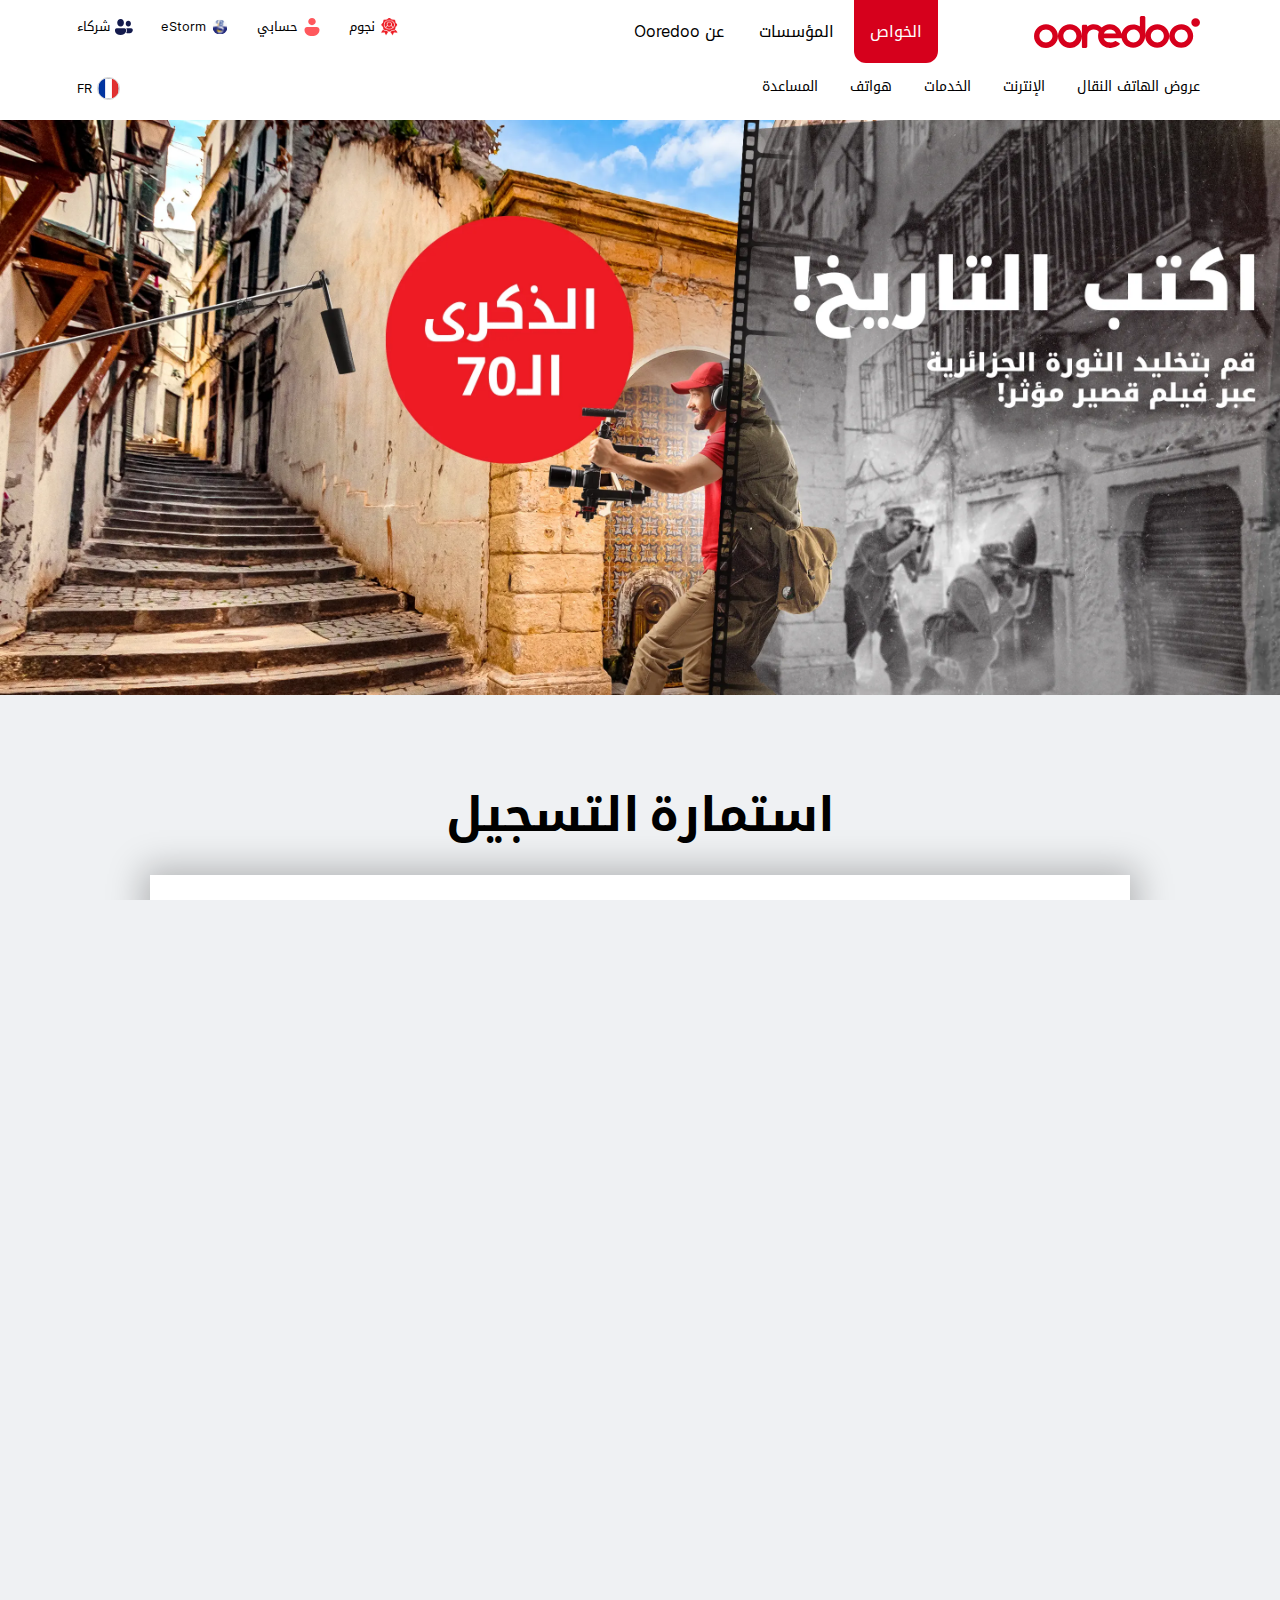
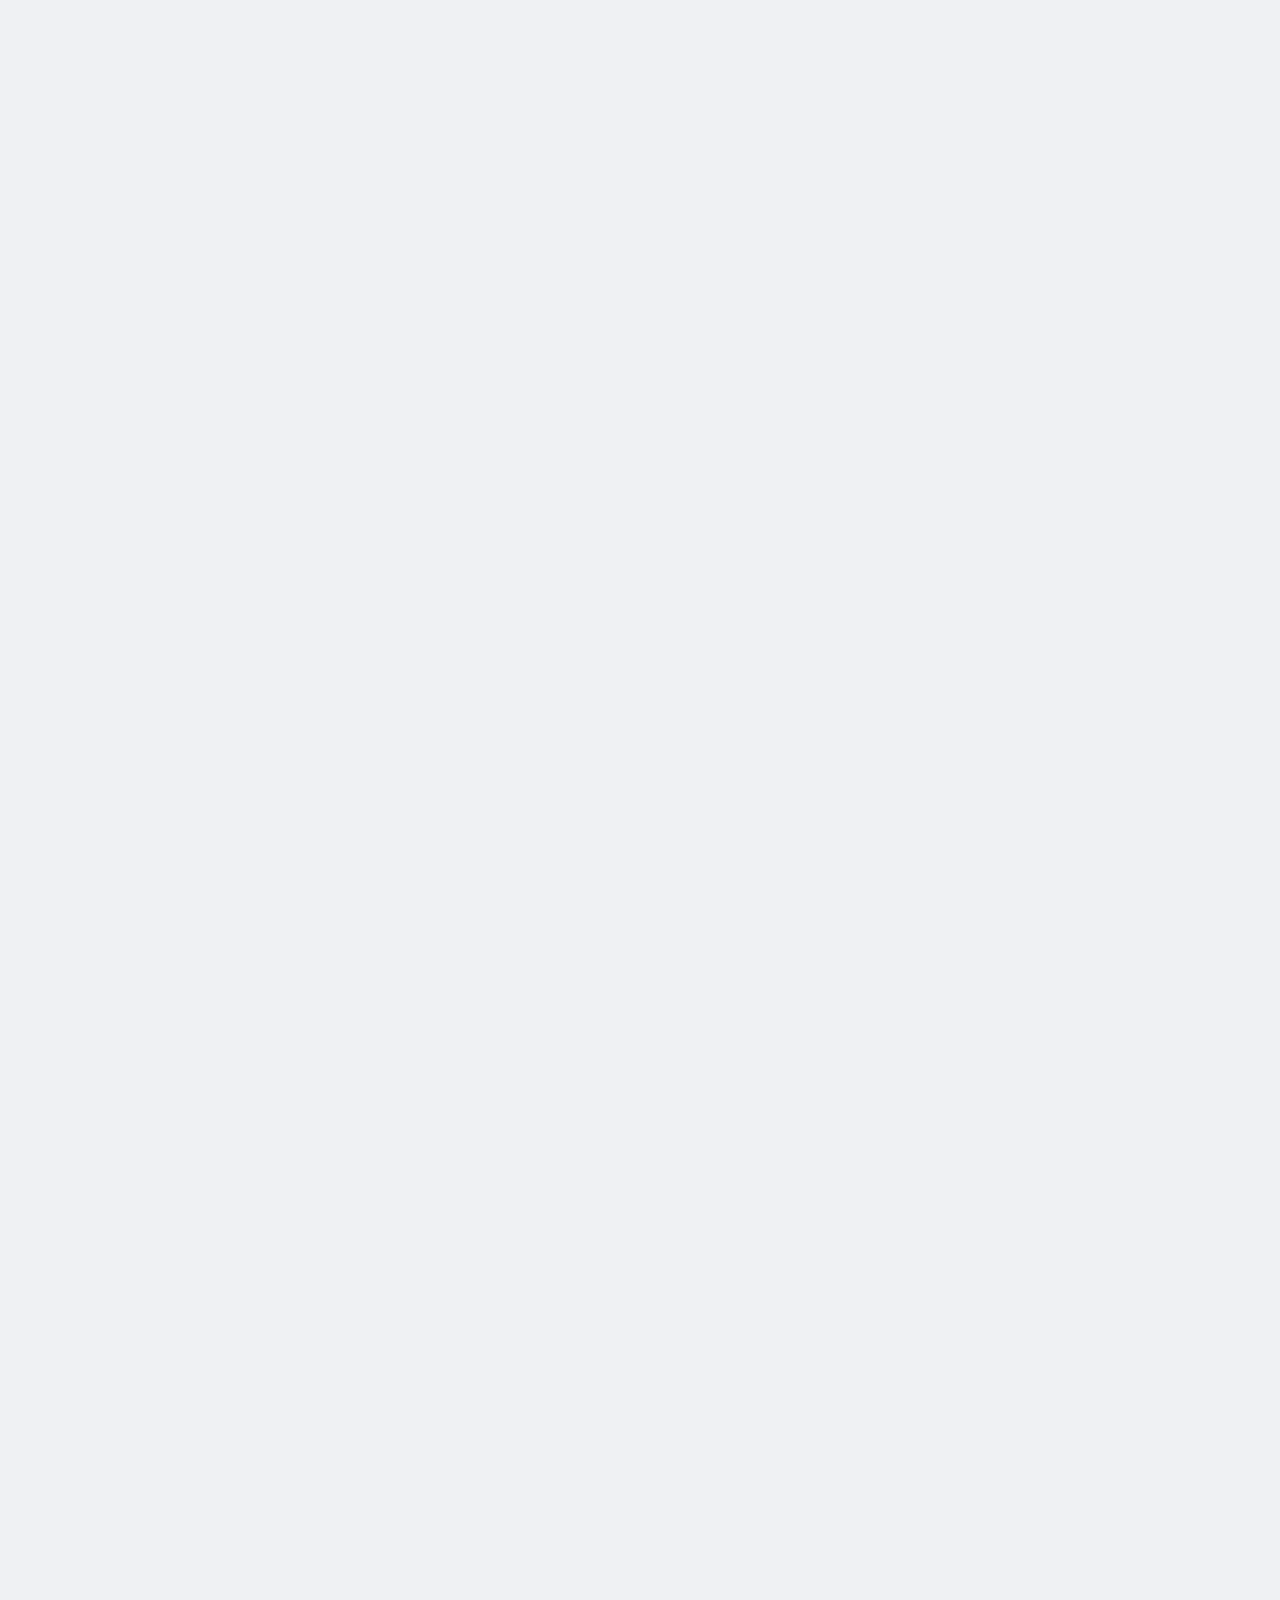
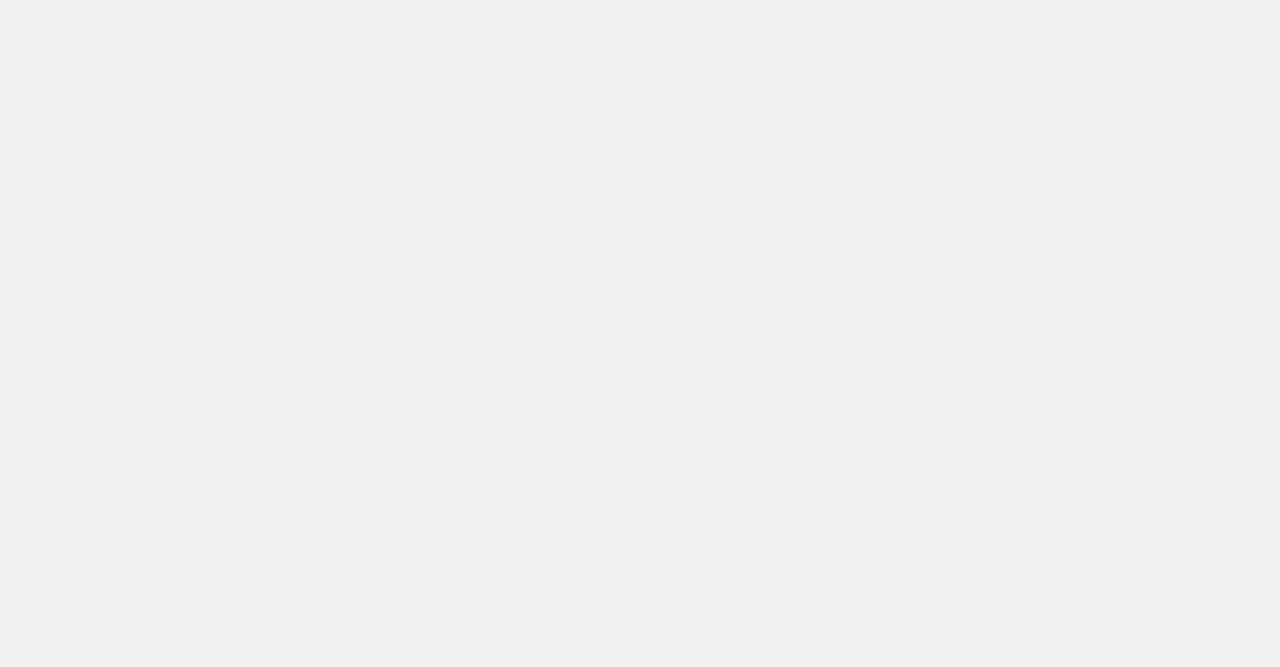
==== commit eca2a88c: "forfaits done" ====
--- a/ar/index.html
+++ b/ar/index.html
@@ -1 +1 @@
-<!DOCTYPE html><html lang="en"><head><meta charSet="utf-8"/><meta name="viewport" content="width=device-width, initial-scale=1"/><link rel="preload" as="image" href="/images/logo-ooredoo.svg"/><link rel="preload" as="image" href="/images/navbar/persons.svg"/><link rel="preload" as="image" href="/images/navbar/e-strom.svg"/><link rel="preload" as="image" href="/images/navbar/partners.svg"/><link rel="preload" as="image" href="/images/navbar/fr_FR.png"/><link rel="preload" as="image" href="/images/navbar/profile.png"/><link rel="preload" as="image" href="/images/navbar/fr.png"/><link rel="preload" as="image" href="/images/1erNov/file.png"/><link rel="preload" as="image" href="/images/footer/facebook.png"/><link rel="preload" as="image" href="/images/footer/XLogo.png"/><link rel="stylesheet" href="/_next/static/css/fe80962c644ffb27.css" data-precedence="next"/><link rel="preload" as="script" fetchPriority="low" href="/_next/static/chunks/webpack-38ccab6415eed300.js"/><script src="/_next/static/chunks/fd9d1056-81f448b567f73d85.js" async=""></script><script src="/_next/static/chunks/23-c820dea29f137056.js" async=""></script><script src="/_next/static/chunks/main-app-61eb7ca8cb9586cb.js" async=""></script><script src="/_next/static/chunks/633-7e6ebbf94b318b11.js" async=""></script><script src="/_next/static/chunks/app/ar/index/page-4a586e10f3ece483.js" async=""></script><link rel="preload" as="image" href="/images/footer/Youtube.png"/><link rel="preload" as="image" href="/images/footer/Instagram.png"/><link rel="preload" as="image" href="/images/footer/LinkedIn.png"/><link rel="preload" as="image" href="/images/footer/Tiktok.png"/><link rel="preload" as="image" href="/images/footer/snapchat.png"/><link rel="preload" as="image" href="/images/store_apple.svg"/><link rel="preload" as="image" href="/images/store_google.svg"/><link rel="preload" as="image" href="/images/store_huawei.svg"/><title>Formulaire d’inscription</title><link rel="icon" href="/favicon.ico" type="image/x-icon" sizes="980x945"/><script src="/_next/static/chunks/polyfills-78c92fac7aa8fdd8.js" noModule=""></script></head><body class="__className_aaf875"><div class="ltm-container ltm-navbar" id="ltm-navbar"><div class="ltm-navbar-container"><img src="/images/logo-ooredoo.svg" alt="logo-ooredoo" class="logo-ooredoo"/><div class="ltm-main-links"><a href="https://www.ooredoo.dz/ar/particuliers" class="ltm-navbar-link ltm-navbar-link-active">الخواص</a><a href="https://www.ooredoo.dz/ar/entreprises" class="ltm-navbar-link">المؤسسات</a><a href="https://www.ooredoo.dz/ar/tout-sur-ooredoo" class="ltm-navbar-link">عن Ooredoo</a></div><div class="ltm-navbar-features"><a href="https://my.ooredoo.dz/ODZ_Login/" class="ltm-navbar-link"><img src="/images/navbar/persons.svg" alt="my-ooredoo"/><span>حسابي</span></a><a href="https://apps.ooredoo.dz/e-payment/payment/public/" class="ltm-navbar-link"><img src="/images/navbar/e-strom.svg" alt="eStorm"/><span>eStorm</span></a><a href="https://appstorm.ooredoo.dz/appstorm/login" class="ltm-navbar-link"><img src="/images/navbar/partners.svg" alt="Partenaires"/><span>شركاء</span></a><a href="/fr/" class="ltm-navbar-link ltm-language"><img src="/images/navbar/fr_FR.png" alt="my-ooredoo"/><span>FR</span></a><svg xmlns="http://www.w3.org/2000/svg" width="24" height="24" viewBox="0 0 24 24" fill="none" stroke="currentColor" stroke-width="2" stroke-linecap="round" stroke-linejoin="round" class="ltm-mobile-menu"><line x1="4" x2="20" y1="12" y2="12"></line><line x1="4" x2="20" y1="6" y2="6"></line><line x1="4" x2="20" y1="18" y2="18"></line></svg><div class="ltm-main-link-dropdown"><div class="ltm-dropdown-active-link"><span>الخواص</span><svg xmlns="http://www.w3.org/2000/svg" width="24" height="24" viewBox="0 0 24 24" fill="none" stroke="currentColor" stroke-width="2" stroke-linecap="round" stroke-linejoin="round"><path d="m6 9 6 6 6-6"></path></svg></div><div class="ltm-dropdown-menu "><a href="https://www.ooredoo.dz/ar/particuliers" class="ltm-navbar-link ltm-navbar-link-active">الخواص</a><a href="https://www.ooredoo.dz/ar/entreprises" class="ltm-navbar-link">المؤسسات</a><a href="https://www.ooredoo.dz/ar/tout-sur-ooredoo" class="ltm-navbar-link">عن Ooredoo</a></div></div><div class="ltm-main-link-dropdown ltm-feature-link-dropdown"><div class="ltm-dropdown-active-link"><img src="/images/navbar/profile.png" alt=""/><a href="/fr/"><img src="/images/navbar/fr.png" alt="" style="scale:1.05"/></a></div><div class="ltm-dropdown-menu "><a href="https://my.ooredoo.dz/ODZ_Login/" class="ltm-navbar-link">حسابي</a><a href="https://apps.ooredoo.dz/e-payment/payment/public/" class="ltm-navbar-link">eStorm</a><a href="https://appstorm.ooredoo.dz/appstorm/login" class="ltm-navbar-link">شركاء</a></div></div></div><div class="ltm-sub-links "><svg xmlns="http://www.w3.org/2000/svg" width="24" height="24" viewBox="0 0 24 24" fill="none" stroke="currentColor" stroke-width="2" stroke-linecap="round" stroke-linejoin="round" class="ltm-mobile-menu-close"><path d="M18 6 6 18"></path><path d="m6 6 12 12"></path></svg><a href="https://www.ooredoo.dz/ar/web/guest/personal/mobile-offers">عروض الهاتف النقال</a><a href="https://www.ooredoo.dz/ar/web/guest/personal/internet">الإنترنت</a><a href="https://www.ooredoo.dz/ar/web/guest/personal/services-home">الخدمات</a><a href="https://www.ooredoo.dz/ar/web/guest/personal/devices">هواتف</a><a href="https://www.ooredoo.dz/ar/web/guest/will-respond">المساعدة</a></div></div></div><div class="ltm-new-banner"><div class="ltm-banner-image"><picture><source media="(max-width: 800px)" srcSet="/images/1erNov/Concours-1-novembre-AR.jpg 800w"/><img src="/images/1erNov/Concours-1-novembre-AR.jpg" alt=""/></picture></div></div><div class="ltm-container ltm-white-section ltm-inscription-form" id="ltm-form-section"><h1 class="text-uppercase">استمارة التسجيل</h1><div class="ltm-white-section-body"><div class="ltm-inscription-form-section"><div class="inscrip-form"><div class="ltm-form-control ltm-form-control-invalid ltm-form-type-text rtl"><div class="ltm-form-label">الاسم<!-- --> <span class="ltm-text-red">*</span></div><div class="ltm-form-input"><input type="text" placeholder="أدخل الاسم" value=""/></div><div class="ltm-form-invalid-msg ltm-text-red"> يرجى ملء خانة  الاسم بشكل صحيح</div></div><div class="ltm-form-control ltm-form-control-invalid ltm-form-type-text rtl"><div class="ltm-form-label">اللقب<!-- --> <span class="ltm-text-red">*</span></div><div class="ltm-form-input"><input type="text" placeholder="أدخل اللقب" value=""/></div><div class="ltm-form-invalid-msg ltm-text-red"> يرجى ملء خانة  اللقب بشكل صحيح</div></div><div class="ltm-form-control ltm-form-control-invalid ltm-form-type-date rtl"><div class="ltm-form-label">تاريخ الميلاد<!-- --> <span class="ltm-text-red">*</span></div><div class="ltm-form-input"><input type="text" placeholder="اليوم/الشهر/السنة" value=""/></div><div class="ltm-form-invalid-msg ltm-text-red"> يرجى ملء خانة  تاريخ الميلاد بشكل صحيح</div></div><div class="ltm-form-control ltm-form-control-invalid ltm-form-type-text rtl"><div class="ltm-form-label">مكان الميلاد<!-- --> <span class="ltm-text-red">*</span></div><div class="ltm-form-input"><input type="text" placeholder="أدخل مكان الميلاد" value=""/></div><div class="ltm-form-invalid-msg ltm-text-red"> يرجى ملء خانة  مكان الميلاد بشكل صحيح</div></div><div class="ltm-form-control ltm-form-control-invalid ltm-form-type-select rtl"><div class="ltm-form-label">الولاية<!-- --> <span class="ltm-text-red">*</span></div><div class="ltm-form-input"><select data-value=""><option value="" selected="">اختر ولايتك</option><option>أدرار</option><option>الشلف</option><option>الأغواط</option><option>أم البواقي</option><option>باتنة</option><option>بجاية</option><option>بسكرة</option><option>بشار</option><option>البليدة</option><option>البويرة</option><option>تمنراست</option><option>تبسة</option><option>تلمسان</option><option>تيارت</option><option>تيزي وزو</option><option>الجزائر</option><option>الجلفة</option><option>جيجل</option><option>سطيف</option><option>سعيدة</option><option>سكيكدة</option><option>سيدي بلعباس</option><option>عنابة</option><option>قالمة</option><option>قسنطينة</option><option>المدية</option><option>مستغانم</option><option>المسيلة</option><option>معسكر</option><option>ورقلة</option><option>وهران</option><option>البيض</option><option>إليزي</option><option>برج بوعريريج</option><option>بومرداس</option><option>الطارف</option><option>تندوف</option><option>تيسمسيلت</option><option>الوادي</option><option>خنشلة</option><option>سوق أهراس</option><option>تيبازة</option><option>ميلة</option><option>عين الدفلى</option><option>النعامة</option><option>عين تموشنت</option><option>غرداية</option><option>غليزان</option><option>تيميمون</option><option>برج باجي مختار</option><option>أولاد جلال</option><option>بني عباس</option><option>عين صالح</option><option>عين قزام</option><option>تقرت</option><option>جانت</option><option>المغير</option><option>المنيعة</option></select></div><div class="ltm-form-invalid-msg ltm-text-red"> يرجى ملء خانة  الولاية بشكل صحيح</div></div><div class="ltm-form-control ltm-form-control-invalid ltm-form-type-text rtl"><div class="ltm-form-label">الجنسية<!-- --> <span class="ltm-text-red">*</span></div><div class="ltm-form-input"><input type="text" placeholder="أدخل جنسيتك" value=""/></div><div class="ltm-form-invalid-msg ltm-text-red"> يرجى ملء خانة  الجنسية بشكل صحيح</div></div><div class="ltm-form-control ltm-form-control-invalid ltm-form-type-email rtl"><div class="ltm-form-label">البريد الإلكتروني<!-- --> <span class="ltm-text-red">*</span></div><div class="ltm-form-input"><input type="email" placeholder="exemple@domain.com" value=""/></div><div class="ltm-form-invalid-msg ltm-text-red"> يرجى ملء خانة  البريد الإلكتروني بشكل صحيح</div></div><div class="ltm-form-control ltm-form-control-invalid ltm-form-type-tel rtl"><div class="ltm-form-label">رقم الهاتف<!-- --> <span class="ltm-text-red">*</span></div><div class="ltm-form-input"><input type="tel" placeholder="+213 XXX XXX XXX" value=""/></div><div class="ltm-form-invalid-msg ltm-text-red"> يرجى ملء خانة  رقم الهاتف بشكل صحيح</div></div><div class="ltm-form-control ltm-form-control-invalid ltm-form-type-text rtl"><div class="ltm-form-label">المستوى الدراسي<!-- --> <span class="ltm-text-red">*</span></div><div class="ltm-form-input"><input type="text" placeholder="أدخل مستواك الدراسي" value=""/></div><div class="ltm-form-invalid-msg ltm-text-red"> يرجى ملء خانة  المستوى الدراسي بشكل صحيح</div></div><div class="ltm-form-control ltm-form-control-invalid ltm-form-type-text rtl"><div class="ltm-form-label">المهنة<!-- --> <span class="ltm-text-red">*</span></div><div class="ltm-form-input"><input type="text" placeholder="أدخل مهنتك" value=""/></div><div class="ltm-form-invalid-msg ltm-text-red"> يرجى ملء خانة  المهنة بشكل صحيح</div></div><div class="ltm-form-control ltm-form-control-invalid ltm-form-type-file rtl"><div class="ltm-form-label">ملخص السيناريو<!-- --> <span class="ltm-text-red">*</span></div><div class="ltm-form-input" style="height:200px;border:2px dashed #aaa;border-radius:8px;display:flex;align-items:center;justify-content:center;background-color:#fff;color:#555;cursor:pointer;text-align:center"><div><img src="/images/1erNov/file.png" alt="" height="60"/><div><p>يرجى <b>إرفاق</b> ملخص السيناريو أو <b>سحبه</b> هنا</p><p>الحد الأقصى لحجم الملف هو 10Mo</p></div></div></div><input id="fileInput" type="file" style="display:none"/><div class="ltm-form-invalid-msg ltm-text-red"> يرجى ملء خانة  ملخص السيناريو بشكل صحيح</div></div><div class="ltm-form-control ltm-form-control-invalid ltm-form-type-file rtl"><div class="ltm-form-label">الموافقة على معالجة البيانات الشخصية<!-- --> <span class="ltm-text-red">*</span></div><div class="ltm-form-input" style="height:200px;border:2px dashed #aaa;border-radius:8px;display:flex;align-items:center;justify-content:center;background-color:#fff;color:#555;cursor:pointer;text-align:center"><div><img src="/images/1erNov/file.png" alt="" height="60"/><div><p>يرجى <b>التوقيع</b> و <b>إرفاق</b> الموافقة على معالجة بياناتك الشخصية</p><p>الحد الأقصى لحجم الملف هو 5Mo</p></div></div></div><input id="fileInput" type="file" style="display:none"/><div class="ltm-form-invalid-msg ltm-text-red"> يرجى ملء خانة  الموافقة على معالجة البيانات الشخصية بشكل صحيح</div></div><div class="ltm-form-control ltm-form-control-invalid ltm-form-type-checkbox rtl"><div class="ltm-form-label">أوافق على<!-- --> <a href="/docs/1erNov/Ooredoo Conditions Concours 1er Novembre AR.pdf" target="_blank" class="text-bold">الشروط والأحكام</a> <span class="ltm-text-red">*</span></div><div class="ltm-form-input"><input type="checkbox" value=""/></div><div class="ltm-form-invalid-msg ltm-text-red"></div></div><div class="ltm-form-control ltm-form-control-invalid ltm-form-type-checkbox rtl"><div class="ltm-form-label">أوافق على<!-- --> <a href="/docs/1erNov/Consentement au concours 1er novembre V-AR.pdf" class="text-bold" target="_blank">معالجة بياناتي الشخصية</a> <span class="ltm-text-red">*</span></div><div class="ltm-form-input"><input type="checkbox" value=""/></div><div class="ltm-form-invalid-msg ltm-text-red"></div></div><div class="text-bold"><span class="ltm-text-red">*</span> <!-- -->خانات اجبارية</div><div><button class="red-btn">إرسال</button></div></div></div></div></div><div class="ltm-container ltm-footer-container"><div class="ltm-footer-top"><h3>ابقوا متّصلين</h3><div class="ltm-footer-icons"><a href="https://www.facebook.com/OoredooDZ/" target="_blank"><img src="/images/footer/facebook.png" alt="facebook-ooredoo"/></a><a href="https://twitter.com/ooredoodz" target="_blank"><img src="/images/footer/XLogo.png" alt="x-ooredoo"/></a><a href="https://www.youtube.com/user/OoredooDZ" target="_blank"><img src="/images/footer/Youtube.png" alt="youtube-ooredoo"/></a><a href="https://www.instagram.com/ooredooalgerie/" target="_blank"><img src="/images/footer/Instagram.png" alt="instagram-ooredoo"/></a><a href="https://www.linkedin.com/company/ooredoo-algerie/" target="_blank"><img src="/images/footer/LinkedIn.png" alt="linkedin-ooredoo"/></a><a href="https://www.tiktok.com/@ooredooalgerie" target="_blank"><img src="/images/footer/Tiktok.png" alt="tiktok-ooredoo"/></a><a href="https://www.snapchat.com/add/ooredoo-dz" target="_blank"><img src="/images/footer/snapchat.png" alt="snapchat-ooredoo"/></a></div></div></div><div class="ltm-container ltm-footer-bottom-container"><div class="ltm-footer-bottom"><div class="ltm-ooredoo-mail-subscribe"><img src="/images/logo-ooredoo.svg" alt=""/><p>اشتركوا في نشرتنا الإخبارية</p><div class="ltm-subscribe-email"><input type="email" placeholder="بريدكم الإلكتروني..."/><a href="#">الاشتراك</a></div></div><div class="ltm-footer-bottom-links"><div class="ltm-link-container"><div class="ltm-link-section"><p>الدعم</p><a href="https://www.ooredoo.dz/ar/business/contact-us">اتصلوا بنا</a><a href="https://chatcc.ooredoo.dz/system/templates/chat/ooredoo/index.html?subActivity=Chat&amp;entryPointId=1002&amp;templateName=ooredoo&amp;ver=v11&amp;locale=fr-FR">الدعم</a><a href="https://www.ooredoo.dz/ar/personal/assistance/find-us">أين تجدونا</a><a href="https://www.ooredoo.dz/web/guest/personal/la-gold" class="ltm-text-red">La Gold جديدة</a></div><div class="ltm-link-section"><p>عن Ooredoo</p><a href="https://www.ooredoo.dz/about-us/about-ooredoo">حول Ooredoo</a><a href="http://ooredoo.sourcing.mn1.ariba.com/ad/selfRegistration">انضم إلينا كمُورد (سجل نفسك هنا)</a><a href="https://www.ooredoo.dz/documents/d/guest/satellite-1"> فهرس التوصيل البيني 2023-2024</a></div><div class="ltm-link-section"><p>السياسة والجودة</p><a href="https://www.ooredoo.dz/web/guest/legal-notice">الإشعارات القانونية</a><a href="https://www.ooredoo.dz/documents/d/guest/politique-qualite-arabe">سياسة الجودة</a><a href="https://www.ooredoo.dz/privacy-legal/whistleblowing">الإبلاغ عن المخالفات</a><a href="https://www.ooredoo.dz/documents/d/guest/dz-10011-qms_rr_fr_certificate_iso-9001_2015_wataniya-telecom-qr-code"> <!-- -->ISO 9001<!-- --> </a><a href="https://www.ooredoo.dz/documents/d/guest/dz-10000-isms_rr_en_certificate_iso-iec-27001_wataniya-qr-code"> <!-- -->ISO-CEI 27001<!-- --> </a><a href="https://www.ooredoo.dz/documents/d/guest/personal_data_ar">المعطيات ذات الطابع الشخصي</a><a href="https://www.ooredoo.dz/documents/d/guest/politique-generale-de-protection-des-donnees-site-web-">السياسة العامة لحماية البيانات</a></div></div><div class="ltm-footer-download"><strong class="text-uppercase">حملوا التطبيق</strong><div class="ltm-footer-download-links"><a href="https://apps.apple.com/dz/app/my-ooredoo-algeria/id1644340373" target="_blank"><img src="/images/store_apple.svg" alt="My Ooredoo sur Apple Store"/></a><a href="https://play.google.com/store/apps/details?id=com.algeria.selfcare.app.android" target="_blank"><img src="/images/store_google.svg" alt="My Ooredoo sur Google Play"/></a><a href="https://appgallery.huawei.com/app/C107690933" target="_blank"><img src="/images/store_huawei.svg" alt="My Ooredoo sur AppGallery"/></a></div></div></div></div></div><script src="/_next/static/chunks/webpack-38ccab6415eed300.js" async=""></script><script>(self.__next_f=self.__next_f||[]).push([0]);self.__next_f.push([2,null])</script><script>self.__next_f.push([1,"1:HL[\"/_next/static/css/fe80962c644ffb27.css\",\"style\"]\n"])</script><script>self.__next_f.push([1,"2:I[5751,[],\"\"]\n4:I[6513,[],\"ClientPageRoot\"]\n5:I[2815,[\"633\",\"static/chunks/633-7e6ebbf94b318b11.js\",\"501\",\"static/chunks/app/ar/index/page-4a586e10f3ece483.js\"],\"default\"]\n6:I[9275,[],\"\"]\n7:I[1343,[],\"\"]\n9:I[6130,[],\"\"]\na:[]\n"])</script><script>self.__next_f.push([1,"0:[[[\"$\",\"link\",\"0\",{\"rel\":\"stylesheet\",\"href\":\"/_next/static/css/fe80962c644ffb27.css\",\"precedence\":\"next\",\"crossOrigin\":\"$undefined\"}]],[\"$\",\"$L2\",null,{\"buildId\":\"wIMUP5KnomWZMWkjPLCg9\",\"assetPrefix\":\"\",\"initialCanonicalUrl\":\"/ar/index\",\"initialTree\":[\"\",{\"children\":[\"ar\",{\"children\":[\"index\",{\"children\":[\"__PAGE__\",{}]}]}]},\"$undefined\",\"$undefined\",true],\"initialSeedData\":[\"\",{\"children\":[\"ar\",{\"children\":[\"index\",{\"children\":[\"__PAGE__\",{},[[\"$L3\",[\"$\",\"$L4\",null,{\"props\":{\"params\":{},\"searchParams\":{}},\"Component\":\"$5\"}]],null],null]},[\"$\",\"$L6\",null,{\"parallelRouterKey\":\"children\",\"segmentPath\":[\"children\",\"ar\",\"children\",\"index\",\"children\"],\"error\":\"$undefined\",\"errorStyles\":\"$undefined\",\"errorScripts\":\"$undefined\",\"template\":[\"$\",\"$L7\",null,{}],\"templateStyles\":\"$undefined\",\"templateScripts\":\"$undefined\",\"notFound\":\"$undefined\",\"notFoundStyles\":\"$undefined\",\"styles\":null}],null]},[\"$\",\"$L6\",null,{\"parallelRouterKey\":\"children\",\"segmentPath\":[\"children\",\"ar\",\"children\"],\"error\":\"$undefined\",\"errorStyles\":\"$undefined\",\"errorScripts\":\"$undefined\",\"template\":[\"$\",\"$L7\",null,{}],\"templateStyles\":\"$undefined\",\"templateScripts\":\"$undefined\",\"notFound\":\"$undefined\",\"notFoundStyles\":\"$undefined\",\"styles\":null}],null]},[[\"$\",\"html\",null,{\"lang\":\"en\",\"children\":[\"$\",\"body\",null,{\"className\":\"__className_aaf875\",\"children\":[\"$\",\"$L6\",null,{\"parallelRouterKey\":\"children\",\"segmentPath\":[\"children\"],\"error\":\"$undefined\",\"errorStyles\":\"$undefined\",\"errorScripts\":\"$undefined\",\"template\":[\"$\",\"$L7\",null,{}],\"templateStyles\":\"$undefined\",\"templateScripts\":\"$undefined\",\"notFound\":[[\"$\",\"title\",null,{\"children\":\"404: This page could not be found.\"}],[\"$\",\"div\",null,{\"style\":{\"fontFamily\":\"system-ui,\\\"Segoe UI\\\",Roboto,Helvetica,Arial,sans-serif,\\\"Apple Color Emoji\\\",\\\"Segoe UI Emoji\\\"\",\"height\":\"100vh\",\"textAlign\":\"center\",\"display\":\"flex\",\"flexDirection\":\"column\",\"alignItems\":\"center\",\"justifyContent\":\"center\"},\"children\":[\"$\",\"div\",null,{\"children\":[[\"$\",\"style\",null,{\"dangerouslySetInnerHTML\":{\"__html\":\"body{color:#000;background:#fff;margin:0}.next-error-h1{border-right:1px solid rgba(0,0,0,.3)}@media (prefers-color-scheme:dark){body{color:#fff;background:#000}.next-error-h1{border-right:1px solid rgba(255,255,255,.3)}}\"}}],[\"$\",\"h1\",null,{\"className\":\"next-error-h1\",\"style\":{\"display\":\"inline-block\",\"margin\":\"0 20px 0 0\",\"padding\":\"0 23px 0 0\",\"fontSize\":24,\"fontWeight\":500,\"verticalAlign\":\"top\",\"lineHeight\":\"49px\"},\"children\":\"404\"}],[\"$\",\"div\",null,{\"style\":{\"display\":\"inline-block\"},\"children\":[\"$\",\"h2\",null,{\"style\":{\"fontSize\":14,\"fontWeight\":400,\"lineHeight\":\"49px\",\"margin\":0},\"children\":\"This page could not be found.\"}]}]]}]}]],\"notFoundStyles\":[],\"styles\":null}]}]}],null],null],\"couldBeIntercepted\":false,\"initialHead\":[false,\"$L8\"],\"globalErrorComponent\":\"$9\",\"missingSlots\":\"$Wa\"}]]\n"])</script><script>self.__next_f.push([1,"8:[[\"$\",\"meta\",\"0\",{\"name\":\"viewport\",\"content\":\"width=device-width, initial-scale=1\"}],[\"$\",\"meta\",\"1\",{\"charSet\":\"utf-8\"}],[\"$\",\"title\",\"2\",{\"children\":\"Formulaire d’inscription\"}],[\"$\",\"link\",\"3\",{\"rel\":\"icon\",\"href\":\"/favicon.ico\",\"type\":\"image/x-icon\",\"sizes\":\"980x945\"}]]\n3:null\n"])</script></body></html>+<!DOCTYPE html><html lang="en"><head><meta charSet="utf-8"/><meta name="viewport" content="width=device-width, initial-scale=1"/><link rel="preload" as="image" href="/images/logo-ooredoo.svg"/><link rel="preload" as="image" href="/images/navbar/noujoum.png"/><link rel="preload" as="image" href="/images/navbar/persons.svg"/><link rel="preload" as="image" href="/images/navbar/e-strom.svg"/><link rel="preload" as="image" href="/images/navbar/partners.svg"/><link rel="preload" as="image" href="/images/navbar/fr_FR.png"/><link rel="preload" as="image" href="/images/navbar/profile.png"/><link rel="preload" as="image" href="/images/navbar/fr.png"/><link rel="preload" as="image" href="/images/1erNov/file.png"/><link rel="preload" as="image" href="/images/footer/facebook.png"/><link rel="stylesheet" href="/_next/static/css/1c008467c8c5c4cf.css" data-precedence="next"/><link rel="preload" as="script" fetchPriority="low" href="/_next/static/chunks/webpack-38ccab6415eed300.js"/><script src="/_next/static/chunks/fd9d1056-81f448b567f73d85.js" async=""></script><script src="/_next/static/chunks/23-c820dea29f137056.js" async=""></script><script src="/_next/static/chunks/main-app-61eb7ca8cb9586cb.js" async=""></script><script src="/_next/static/chunks/633-9a80862a7a92d5c5.js" async=""></script><script src="/_next/static/chunks/app/ar/index/page-8b6d7a9d9dc118d0.js" async=""></script><link rel="preload" as="image" href="/images/footer/XLogo.png"/><link rel="preload" as="image" href="/images/footer/Youtube.png"/><link rel="preload" as="image" href="/images/footer/Instagram.png"/><link rel="preload" as="image" href="/images/footer/LinkedIn.png"/><link rel="preload" as="image" href="/images/footer/Tiktok.png"/><link rel="preload" as="image" href="/images/footer/snapchat.png"/><link rel="preload" as="image" href="/images/store_apple.svg"/><link rel="preload" as="image" href="/images/store_google.svg"/><link rel="preload" as="image" href="/images/store_huawei.svg"/><title>Formulaire d’inscription</title><link rel="icon" href="/favicon.ico" type="image/x-icon" sizes="980x945"/><script src="/_next/static/chunks/polyfills-78c92fac7aa8fdd8.js" noModule=""></script></head><body class="__className_aaf875"><div class="ltm-container ltm-navbar" id="ltm-navbar"><div class="ltm-navbar-container"><img src="/images/logo-ooredoo.svg" alt="logo-ooredoo" class="logo-ooredoo"/><div class="ltm-main-links"><a href="https://www.ooredoo.dz/ar/particuliers" class="ltm-navbar-link ltm-navbar-link-active">الخواص</a><a href="https://www.ooredoo.dz/ar/entreprises" class="ltm-navbar-link">المؤسسات</a><a href="https://www.ooredoo.dz/ar/tout-sur-ooredoo" class="ltm-navbar-link">عن Ooredoo</a></div><div class="ltm-navbar-features"><a href="https://ooredoo.dz/personal/noudjoum" class="ltm-navbar-link"><img src="/images/navbar/noujoum.png" alt="Noudjoum"/><span>نجوم</span></a><a href="https://my.ooredoo.dz/" class="ltm-navbar-link"><img src="/images/navbar/persons.svg" alt="my-ooredoo"/><span>حسابي</span></a><a href="https://apps.ooredoo.dz/e-payment/payment/public/?lang=ar" class="ltm-navbar-link"><img src="/images/navbar/e-strom.svg" alt="eStorm"/><span>eStorm</span></a><a href="https://appstorm.ooredoo.dz/appstorm/login" class="ltm-navbar-link"><img src="/images/navbar/partners.svg" alt="Partenaires"/><span>شركاء</span></a><a href="/fr/" class="ltm-navbar-link ltm-language"><img src="/images/navbar/fr_FR.png" alt="my-ooredoo"/><span>FR</span></a><svg xmlns="http://www.w3.org/2000/svg" width="24" height="24" viewBox="0 0 24 24" fill="none" stroke="currentColor" stroke-width="2" stroke-linecap="round" stroke-linejoin="round" class="ltm-mobile-menu"><line x1="4" x2="20" y1="12" y2="12"></line><line x1="4" x2="20" y1="6" y2="6"></line><line x1="4" x2="20" y1="18" y2="18"></line></svg><div class="ltm-main-link-dropdown"><div class="ltm-dropdown-active-link"><span>الخواص</span><svg xmlns="http://www.w3.org/2000/svg" width="24" height="24" viewBox="0 0 24 24" fill="none" stroke="currentColor" stroke-width="2" stroke-linecap="round" stroke-linejoin="round"><path d="m6 9 6 6 6-6"></path></svg></div><div class="ltm-dropdown-menu "><a href="https://www.ooredoo.dz/ar/particuliers" class="ltm-navbar-link ltm-navbar-link-active">الخواص</a><a href="https://www.ooredoo.dz/ar/entreprises" class="ltm-navbar-link">المؤسسات</a><a href="https://www.ooredoo.dz/ar/tout-sur-ooredoo" class="ltm-navbar-link">عن Ooredoo</a></div></div><div class="ltm-main-link-dropdown ltm-feature-link-dropdown"><div class="ltm-dropdown-active-link"><img src="/images/navbar/profile.png" alt=""/><a href="/fr/"><img src="/images/navbar/fr.png" alt="" style="scale:1.05"/></a></div><div class="ltm-dropdown-menu "><a href="https://my.ooredoo.dz/" class="ltm-navbar-link">حسابي</a><a href="https://apps.ooredoo.dz/e-payment/payment/public/" class="ltm-navbar-link">eStorm</a><a href="https://appstorm.ooredoo.dz/appstorm/login" class="ltm-navbar-link">شركاء</a></div></div></div><div class="ltm-sub-links "><svg xmlns="http://www.w3.org/2000/svg" width="24" height="24" viewBox="0 0 24 24" fill="none" stroke="currentColor" stroke-width="2" stroke-linecap="round" stroke-linejoin="round" class="ltm-mobile-menu-close"><path d="M18 6 6 18"></path><path d="m6 6 12 12"></path></svg><a href="https://www.ooredoo.dz/ar/web/guest/personal/mobile-offers">عروض الهاتف النقال</a><a href="https://www.ooredoo.dz/ar/web/guest/personal/internet">الإنترنت</a><a href="https://www.ooredoo.dz/ar/web/guest/personal/services-home">الخدمات</a><a href="https://www.ooredoo.dz/ar/web/guest/personal/devices">هواتف</a><a href="https://www.ooredoo.dz/ar/web/guest/will-respond">المساعدة</a></div></div></div><div class="ltm-new-banner"><div class="ltm-banner-image"><picture><source media="(max-width: 800px)" srcSet="/images/1erNov/Concours-1-novembre-AR.jpg 800w"/><img src="/images/1erNov/Concours-1-novembre-AR.jpg" alt=""/></picture></div></div><div class="ltm-container ltm-white-section ltm-inscription-form" id="ltm-form-section"><h1 class="text-uppercase">استمارة التسجيل</h1><div class="ltm-white-section-body"><div class="ltm-inscription-form-section"><div class="inscrip-form"><div class="ltm-form-control ltm-form-control-invalid ltm-form-type-text rtl"><div class="ltm-form-label">الاسم<!-- --> <span class="ltm-text-red">*</span></div><div class="ltm-form-input"><input type="text" placeholder="أدخل الاسم" value=""/></div><div class="ltm-form-invalid-msg ltm-text-red">يرجى إدخال لقبك</div></div><div class="ltm-form-control ltm-form-control-invalid ltm-form-type-text rtl"><div class="ltm-form-label">اللقب<!-- --> <span class="ltm-text-red">*</span></div><div class="ltm-form-input"><input type="text" placeholder="أدخل اللقب" value=""/></div><div class="ltm-form-invalid-msg ltm-text-red">يرجى إدخال اسمك</div></div><div class="ltm-form-control ltm-form-control-invalid ltm-form-type-date rtl"><div class="ltm-form-label">تاريخ الميلاد<!-- --> <span class="ltm-text-red">*</span></div><div class="ltm-form-input"><input type="date" placeholder="اليوم/الشهر/السنة" value=""/></div><div class="ltm-form-invalid-msg ltm-text-red">يرجى إدخال تاريخ ميلادك</div></div><div class="ltm-form-control ltm-form-control-invalid ltm-form-type-text rtl"><div class="ltm-form-label">مكان الميلاد<!-- --> <span class="ltm-text-red">*</span></div><div class="ltm-form-input"><input type="text" placeholder="أدخل مكان الميلاد" value=""/></div><div class="ltm-form-invalid-msg ltm-text-red">يرجى إدخال مكان ميلادك</div></div><div class="ltm-form-control ltm-form-control-invalid ltm-form-type-select rtl"><div class="ltm-form-label">الولاية<!-- --> <span class="ltm-text-red">*</span></div><div class="ltm-form-input"><select data-value=""><option value="" selected="">اختر ولايتك</option><option>أدرار</option><option>الشلف</option><option>الأغواط</option><option>أم البواقي</option><option>باتنة</option><option>بجاية</option><option>بسكرة</option><option>بشار</option><option>البليدة</option><option>البويرة</option><option>تمنراست</option><option>تبسة</option><option>تلمسان</option><option>تيارت</option><option>تيزي وزو</option><option>الجزائر</option><option>الجلفة</option><option>جيجل</option><option>سطيف</option><option>سعيدة</option><option>سكيكدة</option><option>سيدي بلعباس</option><option>عنابة</option><option>قالمة</option><option>قسنطينة</option><option>المدية</option><option>مستغانم</option><option>المسيلة</option><option>معسكر</option><option>ورقلة</option><option>وهران</option><option>البيض</option><option>إليزي</option><option>برج بوعريريج</option><option>بومرداس</option><option>الطارف</option><option>تندوف</option><option>تيسمسيلت</option><option>الوادي</option><option>خنشلة</option><option>سوق أهراس</option><option>تيبازة</option><option>ميلة</option><option>عين الدفلى</option><option>النعامة</option><option>عين تموشنت</option><option>غرداية</option><option>غليزان</option><option>تيميمون</option><option>برج باجي مختار</option><option>أولاد جلال</option><option>بني عباس</option><option>عين صالح</option><option>عين قزام</option><option>تقرت</option><option>جانت</option><option>المغير</option><option>المنيعة</option></select></div><div class="ltm-form-invalid-msg ltm-text-red">يرجى اختيار ولايتك</div></div><div class="ltm-form-control ltm-form-control-invalid ltm-form-type-text rtl"><div class="ltm-form-label">الجنسية<!-- --> <span class="ltm-text-red">*</span></div><div class="ltm-form-input"><input type="text" placeholder="أدخل جنسيتك" value=""/></div><div class="ltm-form-invalid-msg ltm-text-red">يرجى إدخال جنسيتك</div></div><div class="ltm-form-control ltm-form-control-invalid ltm-form-type-email rtl"><div class="ltm-form-label">البريد الإلكتروني<!-- --> <span class="ltm-text-red">*</span></div><div class="ltm-form-input"><input type="email" placeholder="exemple@domain.com" value=""/></div><div class="ltm-form-invalid-msg ltm-text-red">يرجى إدخال بريدك الإلكتروني</div></div><div class="ltm-form-control ltm-form-control-invalid ltm-form-type-tel rtl"><div class="ltm-form-label">رقم الهاتف<!-- --> <span class="ltm-text-red">*</span></div><div class="ltm-form-input"><input type="tel" placeholder="+213 XXX XXX XXX" value=""/></div><div class="ltm-form-invalid-msg ltm-text-red">يرجى إدخال رقم هاتفك</div></div><div class="ltm-form-control ltm-form-control-invalid ltm-form-type-text rtl"><div class="ltm-form-label">المستوى الدراسي<!-- --> <span class="ltm-text-red">*</span></div><div class="ltm-form-input"><input type="text" placeholder="أدخل مستواك الدراسي" value=""/></div><div class="ltm-form-invalid-msg ltm-text-red">يرجى إدخال مستواك الدراسي</div></div><div class="ltm-form-control ltm-form-control-invalid ltm-form-type-text rtl"><div class="ltm-form-label">المهنة<!-- --> <span class="ltm-text-red">*</span></div><div class="ltm-form-input"><input type="text" placeholder="أدخل مهنتك" value=""/></div><div class="ltm-form-invalid-msg ltm-text-red">يرجى إدخال مهنتك</div></div><div class="ltm-form-control ltm-form-control-invalid ltm-form-type-file rtl"><div class="ltm-form-label">ملخص السيناريو<!-- --> <span class="ltm-text-red">*</span></div><div class="ltm-form-input" style="height:200px;border:2px dashed #aaa;border-radius:8px;display:flex;align-items:center;justify-content:center;background-color:#fff;color:#555;cursor:pointer;text-align:center"><div><img src="/images/1erNov/file.png" alt="" height="60"/><div><p>يرجى <b>إرفاق</b> ملخص السيناريو أو <b>سحبه</b> هنا</p><p>الحد الأقصى لحجم الملف هو 10Mo</p></div></div></div><input accept=".pdf,.doc,.docx" id="fileInput" type="file" style="display:none"/><div class="ltm-form-invalid-msg ltm-text-red">يرجى إرفاق ملخص السيناريو الخاص بك أو سحبه هنا</div></div><div class="ltm-form-control ltm-form-control-invalid ltm-form-type-file rtl"><div class="ltm-form-label">الموافقة على معالجة البيانات الشخصية<!-- --> <span class="ltm-text-red">*</span></div><div class="ltm-form-input" style="height:200px;border:2px dashed #aaa;border-radius:8px;display:flex;align-items:center;justify-content:center;background-color:#fff;color:#555;cursor:pointer;text-align:center"><div><img src="/images/1erNov/file.png" alt="" height="60"/><div><p>يرجى <b>التوقيع</b> و <b>إرفاق</b> الموافقة على معالجة بياناتك الشخصية</p><p>الحد الأقصى لحجم الملف هو 5Mo</p></div></div></div><input accept=".pdf,.doc,.docx" id="fileInput" type="file" style="display:none"/><div class="ltm-form-invalid-msg ltm-text-red">يرجى توقيع وإرفاق الموافقة على معالجة البيانات الشخصية</div></div><div class="ltm-form-control ltm-form-control-invalid ltm-form-type-checkbox rtl"><div class="ltm-form-label">أوافق على<!-- --> <a href="/docs/1erNov/Ooredoo Conditions Concours 1er Novembre AR.pdf" target="_blank" class="text-bold">الشروط والأحكام</a> <span class="ltm-text-red">*</span></div><div class="ltm-form-input"><input type="checkbox" value=""/></div><div class="ltm-form-invalid-msg ltm-text-red">يرجى الموافقة على الشروط والأحكام</div></div><div class="ltm-form-control ltm-form-control-invalid ltm-form-type-checkbox rtl"><div class="ltm-form-label">أوافق على<!-- --> <a href="/docs/1erNov/Consentement au concours 1er novembre V-AR.pdf" class="text-bold" target="_blank">معالجة بياناتي الشخصية</a> <span class="ltm-text-red">*</span></div><div class="ltm-form-input"><input type="checkbox" value=""/></div><div class="ltm-form-invalid-msg ltm-text-red">يرجى الموافقة على معالجة بياناتك الشخصية</div></div><div class="text-bold"><span class="ltm-text-red">*</span> <!-- -->خانات اجبارية</div><div><button class="red-btn">إرسال</button></div></div></div></div></div><div class="ltm-container ltm-footer-container"><div class="ltm-footer-top"><h3>ابقوا متّصلين</h3><div class="ltm-footer-icons"><a href="https://www.facebook.com/OoredooDZ/" target="_blank"><img src="/images/footer/facebook.png" alt="facebook-ooredoo"/></a><a href="https://twitter.com/ooredoodz" target="_blank"><img src="/images/footer/XLogo.png" alt="x-ooredoo"/></a><a href="https://www.youtube.com/user/OoredooDZ" target="_blank"><img src="/images/footer/Youtube.png" alt="youtube-ooredoo"/></a><a href="https://www.instagram.com/ooredooalgerie/" target="_blank"><img src="/images/footer/Instagram.png" alt="instagram-ooredoo"/></a><a href="https://www.linkedin.com/company/ooredoo-algerie/" target="_blank"><img src="/images/footer/LinkedIn.png" alt="linkedin-ooredoo"/></a><a href="https://www.tiktok.com/@ooredooalgerie" target="_blank"><img src="/images/footer/Tiktok.png" alt="tiktok-ooredoo"/></a><a href="https://www.snapchat.com/add/ooredoo-dz" target="_blank"><img src="/images/footer/snapchat.png" alt="snapchat-ooredoo"/></a></div></div></div><div class="ltm-container ltm-footer-bottom-container"><div class="ltm-footer-bottom"><div class="ltm-ooredoo-mail-subscribe"><img src="/images/logo-ooredoo.svg" alt=""/><p>اشتركوا في نشرتنا الإخبارية</p><div class="ltm-subscribe-email"><input type="email" placeholder="بريدكم الإلكتروني..."/><a href="#">الاشتراك</a></div></div><div class="ltm-footer-bottom-links"><div class="ltm-link-container"><div class="ltm-link-section"><p>الدعم</p><a href="https://www.ooredoo.dz/ar/business/contact-us">اتصلوا بنا</a><a href="https://chatcc.ooredoo.dz/system/templates/chat/ooredoo/index.html?subActivity=Chat&amp;entryPointId=1002&amp;templateName=ooredoo&amp;ver=v11&amp;locale=fr-FR">الدعم</a><a href="https://www.ooredoo.dz/ar/personal/assistance/find-us">أين تجدونا</a><a href="https://www.ooredoo.dz/web/guest/personal/la-gold" class="ltm-text-red">La Gold</a></div><div class="ltm-link-section"><p>عن Ooredoo</p><a href="https://www.ooredoo.dz/about-us/about-ooredoo">حول Ooredoo</a><a href="https://ooredoo.dz/ar/tout-sur-ooredoo/career">التوظيف</a><a href="http://ooredoo.sourcing.mn1.ariba.com/ad/selfRegistration">انضم إلينا كمُورد (سجل نفسك هنا)</a><a href="https://www.ooredoo.dz/documents/d/guest/satellite-1"> فهرس التوصيل البيني 2024-2025</a></div><div class="ltm-link-section"><p>السياسة والجودة</p><a href="https://www.ooredoo.dz/web/guest/legal-notice">الإشعارات القانونية</a><a href="https://www.ooredoo.dz/documents/d/guest/politique-qualite-arabe">سياسة الجودة</a><a href="https://www.ooredoo.dz/privacy-legal/whistleblowing">الإبلاغ عن المخالفات</a><a href="https://www.ooredoo.dz/documents/d/guest/dz-10011-qms_rr_fr_certificate_iso-9001_2015_wataniya-telecom-qr-code"> <!-- -->ISO 9001<!-- --> </a><a href="https://www.ooredoo.dz/documents/d/guest/dz-10000-isms_rr_en_certificate_iso-iec-27001_wataniya-qr-code"> <!-- -->ISO-CEI 27001<!-- --> </a><a href="https://www.ooredoo.dz/documents/d/guest/personal_data_ar">المعطيات ذات الطابع الشخصي</a><a href="https://www.ooredoo.dz/documents/d/guest/politique-generale-de-protection-des-donnees-site-web-">السياسة العامة لحماية البيانات</a></div></div><div class="ltm-footer-download"><strong class="text-uppercase">حملوا التطبيق</strong><div class="ltm-footer-download-links"><a href="https://apps.apple.com/dz/app/my-ooredoo-algeria/id1644340373" target="_blank"><img src="/images/store_apple.svg" alt="My Ooredoo sur Apple Store"/></a><a href="https://play.google.com/store/apps/details?id=com.algeria.selfcare.app.android" target="_blank"><img src="/images/store_google.svg" alt="My Ooredoo sur Google Play"/></a><a href="https://appgallery.huawei.com/app/C107690933" target="_blank"><img src="/images/store_huawei.svg" alt="My Ooredoo sur AppGallery"/></a></div></div></div></div></div><script src="/_next/static/chunks/webpack-38ccab6415eed300.js" async=""></script><script>(self.__next_f=self.__next_f||[]).push([0]);self.__next_f.push([2,null])</script><script>self.__next_f.push([1,"1:HL[\"/_next/static/css/1c008467c8c5c4cf.css\",\"style\"]\n"])</script><script>self.__next_f.push([1,"2:I[5751,[],\"\"]\n4:I[6513,[],\"ClientPageRoot\"]\n5:I[2815,[\"633\",\"static/chunks/633-9a80862a7a92d5c5.js\",\"501\",\"static/chunks/app/ar/index/page-8b6d7a9d9dc118d0.js\"],\"default\"]\n6:I[9275,[],\"\"]\n7:I[1343,[],\"\"]\n9:I[6130,[],\"\"]\na:[]\n"])</script><script>self.__next_f.push([1,"0:[[[\"$\",\"link\",\"0\",{\"rel\":\"stylesheet\",\"href\":\"/_next/static/css/1c008467c8c5c4cf.css\",\"precedence\":\"next\",\"crossOrigin\":\"$undefined\"}]],[\"$\",\"$L2\",null,{\"buildId\":\"BEmz3ByOJO7uA3Z1iMZDY\",\"assetPrefix\":\"\",\"initialCanonicalUrl\":\"/ar/index\",\"initialTree\":[\"\",{\"children\":[\"ar\",{\"children\":[\"index\",{\"children\":[\"__PAGE__\",{}]}]}]},\"$undefined\",\"$undefined\",true],\"initialSeedData\":[\"\",{\"children\":[\"ar\",{\"children\":[\"index\",{\"children\":[\"__PAGE__\",{},[[\"$L3\",[\"$\",\"$L4\",null,{\"props\":{\"params\":{},\"searchParams\":{}},\"Component\":\"$5\"}]],null],null]},[\"$\",\"$L6\",null,{\"parallelRouterKey\":\"children\",\"segmentPath\":[\"children\",\"ar\",\"children\",\"index\",\"children\"],\"error\":\"$undefined\",\"errorStyles\":\"$undefined\",\"errorScripts\":\"$undefined\",\"template\":[\"$\",\"$L7\",null,{}],\"templateStyles\":\"$undefined\",\"templateScripts\":\"$undefined\",\"notFound\":\"$undefined\",\"notFoundStyles\":\"$undefined\",\"styles\":null}],null]},[\"$\",\"$L6\",null,{\"parallelRouterKey\":\"children\",\"segmentPath\":[\"children\",\"ar\",\"children\"],\"error\":\"$undefined\",\"errorStyles\":\"$undefined\",\"errorScripts\":\"$undefined\",\"template\":[\"$\",\"$L7\",null,{}],\"templateStyles\":\"$undefined\",\"templateScripts\":\"$undefined\",\"notFound\":\"$undefined\",\"notFoundStyles\":\"$undefined\",\"styles\":null}],null]},[[\"$\",\"html\",null,{\"lang\":\"en\",\"children\":[\"$\",\"body\",null,{\"className\":\"__className_aaf875\",\"children\":[\"$\",\"$L6\",null,{\"parallelRouterKey\":\"children\",\"segmentPath\":[\"children\"],\"error\":\"$undefined\",\"errorStyles\":\"$undefined\",\"errorScripts\":\"$undefined\",\"template\":[\"$\",\"$L7\",null,{}],\"templateStyles\":\"$undefined\",\"templateScripts\":\"$undefined\",\"notFound\":[[\"$\",\"title\",null,{\"children\":\"404: This page could not be found.\"}],[\"$\",\"div\",null,{\"style\":{\"fontFamily\":\"system-ui,\\\"Segoe UI\\\",Roboto,Helvetica,Arial,sans-serif,\\\"Apple Color Emoji\\\",\\\"Segoe UI Emoji\\\"\",\"height\":\"100vh\",\"textAlign\":\"center\",\"display\":\"flex\",\"flexDirection\":\"column\",\"alignItems\":\"center\",\"justifyContent\":\"center\"},\"children\":[\"$\",\"div\",null,{\"children\":[[\"$\",\"style\",null,{\"dangerouslySetInnerHTML\":{\"__html\":\"body{color:#000;background:#fff;margin:0}.next-error-h1{border-right:1px solid rgba(0,0,0,.3)}@media (prefers-color-scheme:dark){body{color:#fff;background:#000}.next-error-h1{border-right:1px solid rgba(255,255,255,.3)}}\"}}],[\"$\",\"h1\",null,{\"className\":\"next-error-h1\",\"style\":{\"display\":\"inline-block\",\"margin\":\"0 20px 0 0\",\"padding\":\"0 23px 0 0\",\"fontSize\":24,\"fontWeight\":500,\"verticalAlign\":\"top\",\"lineHeight\":\"49px\"},\"children\":\"404\"}],[\"$\",\"div\",null,{\"style\":{\"display\":\"inline-block\"},\"children\":[\"$\",\"h2\",null,{\"style\":{\"fontSize\":14,\"fontWeight\":400,\"lineHeight\":\"49px\",\"margin\":0},\"children\":\"This page could not be found.\"}]}]]}]}]],\"notFoundStyles\":[],\"styles\":null}]}]}],null],null],\"couldBeIntercepted\":false,\"initialHead\":[false,\"$L8\"],\"globalErrorComponent\":\"$9\",\"missingSlots\":\"$Wa\"}]]\n"])</script><script>self.__next_f.push([1,"8:[[\"$\",\"meta\",\"0\",{\"name\":\"viewport\",\"content\":\"width=device-width, initial-scale=1\"}],[\"$\",\"meta\",\"1\",{\"charSet\":\"utf-8\"}],[\"$\",\"title\",\"2\",{\"children\":\"Formulaire d’inscription\"}],[\"$\",\"link\",\"3\",{\"rel\":\"icon\",\"href\":\"/favicon.ico\",\"type\":\"image/x-icon\",\"sizes\":\"980x945\"}]]\n3:null\n"])</script></body></html>--- a/_next/static/css/1c008467c8c5c4cf.css
+++ b/_next/static/css/1c008467c8c5c4cf.css
@@ -0,0 +1 @@
+@font-face{font-family:__Inter_aaf875;font-style:normal;font-weight:100 900;font-display:swap;src:url(/_next/static/media/ec159349637c90ad-s.woff2) format("woff2");unicode-range:u+0460-052f,u+1c80-1c88,u+20b4,u+2de0-2dff,u+a640-a69f,u+fe2e-fe2f}@font-face{font-family:__Inter_aaf875;font-style:normal;font-weight:100 900;font-display:swap;src:url(/_next/static/media/513657b02c5c193f-s.woff2) format("woff2");unicode-range:u+0301,u+0400-045f,u+0490-0491,u+04b0-04b1,u+2116}@font-face{font-family:__Inter_aaf875;font-style:normal;font-weight:100 900;font-display:swap;src:url(/_next/static/media/fd4db3eb5472fc27-s.woff2) format("woff2");unicode-range:u+1f??}@font-face{font-family:__Inter_aaf875;font-style:normal;font-weight:100 900;font-display:swap;src:url(/_next/static/media/51ed15f9841b9f9d-s.woff2) format("woff2");unicode-range:u+0370-0377,u+037a-037f,u+0384-038a,u+038c,u+038e-03a1,u+03a3-03ff}@font-face{font-family:__Inter_aaf875;font-style:normal;font-weight:100 900;font-display:swap;src:url(/_next/static/media/05a31a2ca4975f99-s.woff2) format("woff2");unicode-range:u+0102-0103,u+0110-0111,u+0128-0129,u+0168-0169,u+01a0-01a1,u+01af-01b0,u+0300-0301,u+0303-0304,u+0308-0309,u+0323,u+0329,u+1ea0-1ef9,u+20ab}@font-face{font-family:__Inter_aaf875;font-style:normal;font-weight:100 900;font-display:swap;src:url(/_next/static/media/d6b16ce4a6175f26-s.woff2) format("woff2");unicode-range:u+0100-02af,u+0304,u+0308,u+0329,u+1e00-1e9f,u+1ef2-1eff,u+2020,u+20a0-20ab,u+20ad-20c0,u+2113,u+2c60-2c7f,u+a720-a7ff}@font-face{font-family:__Inter_aaf875;font-style:normal;font-weight:100 900;font-display:swap;src:url(/_next/static/media/c9a5bc6a7c948fb0-s.p.woff2) format("woff2");unicode-range:u+00??,u+0131,u+0152-0153,u+02bb-02bc,u+02c6,u+02da,u+02dc,u+0304,u+0308,u+0329,u+2000-206f,u+2074,u+20ac,u+2122,u+2191,u+2193,u+2212,u+2215,u+feff,u+fffd}@font-face{font-family:__Inter_Fallback_aaf875;src:local("Arial");ascent-override:90.49%;descent-override:22.56%;line-gap-override:0.00%;size-adjust:107.06%}.__className_aaf875{font-family:__Inter_aaf875,__Inter_Fallback_aaf875;font-style:normal}@import"https://fonts.googleapis.com/css?family=Google+Sans:100,300,400,500,700,900,100i,300i,400i,500i,700i,900i";@font-face{font-family:outfit;src:url(/fonts/outfit.ttf)}@font-face{font-family:outfit-bold;src:url(/fonts/outfit.ttf);font-weight:800}@font-face{font-family:noto-arabic;src:url(/fonts/noto-arabic.ttf)}@font-face{font-family:noto-arabic-bold;src:url(/fonts/noto-arabic-bold.ttf);font-weight:800}body,html{padding:0;margin:0;font-family:-apple-system,BlinkMacSystemFont,Segoe UI,Roboto,Oxygen,Ubuntu,Cantarell,Fira Sans,Droid Sans,Helvetica Neue,sans-serif;height:100vh;width:100vw;position:relative;top:0;left:0;overflow:hidden;-webkit-tap-highlight-color:rgba(0,0,0,0)}body[dir=rtl]{font-family:noto-arabic,__Inter_aaf875,outfit}body{overflow-y:scroll;background-color:#eff1f3}a{color:inherit;text-decoration:none}*{box-sizing:border-box}:root{--ltm-color-special:#f6922e;--ltm-color-yellow:#f1c400;--ltm-color-darker:#303030;--ltm-color-dark:#464646;--ltm-color-red:#d6001c;--ltm-color-green:#44d4b9;--ltm-color-light:#e0e0e0;--ltm-navbar-height:120px}.ltm-container{width:100%;display:flex;flex-direction:column;align-items:center;justify-content:center}.ltm-container>div{width:100%;max-width:min(14000px,90vw)}.ltm-nowrap{white-space:nowrap}.text-uppercase{text-transform:uppercase}.text-bold{font-weight:700}.ltm-text-red{color:var(--ltm-color-red)!important}.ltm-phone-img{border-radius:.5em}.ltm-no-wrap{white-space:nowrap}.ltm-white-section{--ltm-white-section-font-size:1.25rem;font-size:var(--ltm-white-section-font-size);margin-bottom:var(--ltm-white-section-font-size)}.ltm-white-section h1{font-size:2.4em;text-align:center;font-family:outfit-bold,noto-arabic-bold;padding-inline:1em;line-height:1.2em}.ltm-white-section .ltm-white-section-body{font-size:1em;padding:1em;position:relative;isolation:isolate}.ltm-white-section .ltm-white-section-body:before{content:"";position:absolute;top:0;left:-100vw;width:200vw;height:100%;background-color:#fff;z-index:-1;box-shadow:0 0 33px 7px rgba(0,0,0,.25)}.red-btn{background-color:var(--ltm-color-red);height:100%;border:0;font-weight:700;color:#fff;display:grid;place-items:center;padding:.8em 2em;border-radius:16em;font-size:1em;cursor:pointer;font-family:noto-arabic,__Inter_aaf875,outfit}.red-btn:hover{filter:brightness(1.1)}.red-btn:disabled{background-color:#d3d3d3;color:#a9a9a9}@media(max-width:680px){:root{--ltm-navbar-height:120px}.ltm-white-section{--ltm-white-section-font-size:1rem}}.ltm-navbar{height:var(--ltm-navbar-height);background-color:#fff;font-size:1rem;position:relative;overflow:hidden}.ltm-navbar .ltm-navbar-container{display:flex;align-items:flex-start;justify-content:space-between;flex-wrap:nowrap;height:100%;position:relative}.ltm-navbar .ltm-navbar-container>.logo-ooredoo{padding:1em;max-height:4em}.ltm-navbar .ltm-navbar-container>.ltm-navbar-features{padding-top:.2em;-webkit-padding-start:1em;padding-inline-start:1em;display:flex;align-items:center;gap:.2em;font-size:.8em}.ltm-navbar .ltm-navbar-container>.ltm-navbar-features>a{display:flex;align-items:center;flex-wrap:nowrap;padding:1em;gap:.4em}.ltm-navbar .ltm-navbar-container>.ltm-navbar-features>a img{aspect-ratio:1;height:1.4em}.ltm-navbar .ltm-navbar-container>.ltm-navbar-features>a.ltm-language>img{border-radius:3em;border:1px solid #d3d3d3}.ltm-navbar .ltm-navbar-container>.ltm-navbar-features>.ltm-main-link-dropdown{display:none;position:absolute;bottom:1em;right:1em;isolation:isolate;z-index:5}.ltm-navbar .ltm-navbar-container>.ltm-navbar-features>.ltm-main-link-dropdown>.ltm-dropdown-active-link{background-color:var(--ltm-color-red);color:#fff;fill:#fff;align-items:center;border-radius:4em;padding:.6em 1em;display:flex;flex-wrap:nowrap;gap:.5em}.ltm-navbar .ltm-navbar-container>.ltm-navbar-features>.ltm-main-link-dropdown>.ltm-dropdown-active-link>svg{height:1.2em;width:1.2em}.ltm-navbar .ltm-navbar-container>.ltm-navbar-features>.ltm-main-link-dropdown>.ltm-dropdown-menu{display:none;background-color:#fff;padding-top:1em;padding-inline:1em;border-radius:.5em;position:absolute;right:0;bottom:calc(0 - var(--ltm-navbar-height));box-shadow:0 1px 3px 0 rgba(0,0,0,.1),0 1px 2px 0 rgba(0,0,0,.06)}.ltm-navbar .ltm-navbar-container>.ltm-navbar-features>.ltm-main-link-dropdown>.ltm-dropdown-menu>a{display:block;white-space:nowrap;text-align:start;padding-bottom:1em}.ltm-navbar .ltm-navbar-container>.ltm-navbar-features>.ltm-main-link-dropdown>.ltm-dropdown-menu.ltm-open{display:block}.ltm-navbar .ltm-navbar-container>.ltm-navbar-features>.ltm-feature-link-dropdown{bottom:unset;top:1em}.ltm-navbar .ltm-navbar-container>.ltm-navbar-features>.ltm-feature-link-dropdown .ltm-dropdown-active-link{padding:0;background-color:unset}.ltm-navbar .ltm-navbar-container>.ltm-navbar-features>.ltm-feature-link-dropdown .ltm-dropdown-active-link>a{display:grid;place-items:center}.ltm-navbar .ltm-navbar-container>.ltm-navbar-features>.ltm-feature-link-dropdown .ltm-dropdown-active-link>a>img,.ltm-navbar .ltm-navbar-container>.ltm-navbar-features>.ltm-feature-link-dropdown .ltm-dropdown-active-link>img{height:2.6em;width:2.6em}.ltm-navbar .ltm-navbar-container>.ltm-main-links{display:flex;align-items:flex-start;gap:.2em;-webkit-padding-start:5em;padding-inline-start:5em;flex:1 1}.ltm-navbar .ltm-navbar-container>.ltm-main-links>.ltm-navbar-link{padding:1em;font-size:1em;border-bottom-right-radius:.75rem;border-bottom-left-radius:.75rem;display:grid;place-items:center;text-align:center;white-space:nowrap}.ltm-navbar .ltm-navbar-container>.ltm-main-links>.ltm-navbar-link:hover:not(.ltm-navbar-link-active){background-color:rgba(255,0,0,.08)}.ltm-navbar .ltm-navbar-container>.ltm-main-links>.ltm-navbar-link.ltm-navbar-link-active{background-color:var(--ltm-color-red);color:#fff}.ltm-navbar .ltm-navbar-container>.ltm-main-links>.ltm-mobile-menu{display:none}.ltm-navbar .ltm-navbar-container>.ltm-sub-links{padding-inline:1em;display:flex;align-items:flex-start;gap:2em;position:absolute;bottom:0}.ltm-navbar .ltm-navbar-container>.ltm-sub-links>.ltm-mobile-menu-close{display:none}.ltm-navbar .ltm-navbar-container>.ltm-sub-links>a{font-size:.9em;padding-block:1.4em;position:relative;isolation:isolate}.ltm-navbar .ltm-navbar-container>.ltm-sub-links>a:before{content:"";height:2px;width:0;background-color:var(--ltm-color-red);bottom:.8em;position:absolute;transition:width .15s ease-out;margin-right:auto;margin-left:auto;left:0;right:0}.ltm-navbar .ltm-navbar-container>.ltm-sub-links>a:hover:before{width:100%}@media(min-width:1150px){.ltm-navbar .ltm-language{position:absolute;right:0;bottom:1em;padding-bottom:.5em!important}.ltm-navbar .ltm-language>img{height:1.8em!important}.ltm-navbar .ltm-mobile-menu{display:none!important}body[dir=rtl] .ltm-navbar .ltm-language{right:auto;left:0}}@media(max-width:1150px){.ltm-navbar{overflow:visible}.ltm-navbar .ltm-navbar-container{max-width:100%;padding-inline:1em;flex-wrap:nowrap}.ltm-navbar .ltm-navbar-container>.logo-ooredoo{height:2.5em;object-fit:contain;object-position:left;padding:1em 0 0;flex:1 1}.ltm-navbar .ltm-navbar-container>.ltm-navbar-features{padding-bottom:0}.ltm-navbar .ltm-navbar-container>.ltm-navbar-features>a>img{height:1.8em}.ltm-navbar .ltm-navbar-container>.ltm-main-links,.ltm-navbar .ltm-navbar-container>.ltm-navbar-features>a,.ltm-navbar .ltm-navbar-container>.ltm-navbar-features>a>span{display:none}.ltm-navbar .ltm-navbar-container>.ltm-sub-links{transition:left .4s ease;left:-100vw;position:absolute;top:calc(var(--ltm-navbar-height) + 1.5em);height:calc(100vh - var(--ltm-navbar-height) - 1.5em);background-color:#fff;z-index:5;flex-direction:column;width:100%;gap:0;align-items:stretch}.ltm-navbar .ltm-navbar-container>.ltm-sub-links.ltm-open{left:0}.ltm-navbar .ltm-navbar-container>.ltm-sub-links>.ltm-mobile-menu-close{display:block;margin-top:1em}.ltm-navbar .ltm-navbar-container>.ltm-sub-links>a{border-bottom:1px solid #d7d7d7}.ltm-navbar .ltm-navbar-container>.ltm-sub-links>a:before{display:none}.ltm-navbar .ltm-navbar-container .ltm-mobile-menu{display:inline;position:absolute;left:1em;bottom:1em}.ltm-navbar .ltm-navbar-container .ltm-main-link-dropdown{display:block!important}body[dir=rtl] .ltm-navbar .logo-ooredoo{object-position:right}body[dir=rtl] .ltm-navbar .ltm-mobile-menu{right:1em;left:auto}body[dir=rtl] .ltm-navbar .ltm-sub-links{transition:right .4s ease;right:-100vw;left:auto}body[dir=rtl] .ltm-navbar .ltm-sub-links.ltm-open{right:0;left:auto}body[dir=rtl] .ltm-navbar .ltm-main-link-dropdown{left:1em;right:auto!important}body[dir=rtl] .ltm-navbar .ltm-main-link-dropdown>.ltm-dropdown-menu{right:auto!important;left:0}}.ltm-footer-container{--ltm-footer-top-font-size:1rem;font-size:var(--ltm-footer-top-font-size);background-color:var(--ltm-color-yellow)}.ltm-footer-container>.ltm-footer-top{padding:2em .25em}.ltm-footer-container>.ltm-footer-top h3{font-family:outfit-bold,noto-arabic-bold,__Inter_aaf875;font-size:1.6em;margin:0 0 1em;text-align:center}.ltm-footer-container>.ltm-footer-top>.ltm-footer-icons{display:flex;align-items:center;justify-content:center;gap:2em;flex-wrap:nowrap}.ltm-footer-container>.ltm-footer-top>.ltm-footer-icons>a{aspect-ratio:1;height:4em;display:grid;place-items:center}.ltm-footer-container>.ltm-footer-top>.ltm-footer-icons>a>img{height:4em}.ltm-footer-bottom-container{--ltm-footer-bottom-font-size:1rem;font-size:var(--ltm-footer-bottom-font-size);background-color:var(--ltm-color-light)}.ltm-footer-bottom-container .ltm-footer-bottom{display:flex;align-items:center}.ltm-footer-bottom-container .ltm-footer-bottom .ltm-ooredoo-mail-subscribe{min-width:max(550px,30vw);display:flex;align-items:center;justify-content:center;flex-direction:column;gap:1em}.ltm-footer-bottom-container .ltm-footer-bottom .ltm-ooredoo-mail-subscribe>img{max-width:max(400px,40vw);width:60%;padding:2em 0}.ltm-footer-bottom-container .ltm-footer-bottom .ltm-ooredoo-mail-subscribe>p{font-size:1em;font-weight:bolder;width:80%}.ltm-footer-bottom-container .ltm-footer-bottom .ltm-ooredoo-mail-subscribe>.ltm-subscribe-email{width:80%;position:relative;isolation:isolate;height:3em;font-size:1em;max-width:min(500px,80vw)}.ltm-footer-bottom-container .ltm-footer-bottom .ltm-ooredoo-mail-subscribe>.ltm-subscribe-email input{width:100%;-webkit-padding-end:8em;padding-inline-end:8em;border-radius:16em;height:100%;background-color:#fff;padding:0 1em;border:0}.ltm-footer-bottom-container .ltm-footer-bottom .ltm-ooredoo-mail-subscribe>.ltm-subscribe-email a{background-color:var(--ltm-color-red);height:100%;top:0;font-weight:700;color:#fff;display:grid;place-items:center;padding:0 2em;right:0;position:absolute;border-radius:16em}.ltm-footer-bottom-container .ltm-footer-bottom .ltm-footer-bottom-links{flex:1 1;width:100%}.ltm-footer-bottom-container .ltm-footer-bottom .ltm-footer-bottom-links .ltm-link-container{width:100%;display:flex;align-items:flex-start;gap:1em;justify-content:space-around}.ltm-footer-bottom-container .ltm-footer-bottom .ltm-footer-bottom-links .ltm-link-container>.ltm-link-section{padding:1em;width:100%;flex:1 1;display:flex;flex-direction:column;gap:1.25em}.ltm-footer-bottom-container .ltm-footer-bottom .ltm-footer-bottom-links .ltm-link-container>.ltm-link-section>p{font-size:.9em;font-weight:bolder}.ltm-footer-bottom-container .ltm-footer-bottom .ltm-footer-bottom-links .ltm-link-container>.ltm-link-section>a{color:rgba(38,38,38,.8);font-size:.8em;font-weight:700;display:block}.ltm-footer-bottom-container .ltm-footer-bottom .ltm-footer-bottom-links .ltm-footer-download{display:flex;flex-wrap:nowrap;align-items:center;justify-content:space-around;gap:1em;padding-bottom:1em}.ltm-footer-bottom-container .ltm-footer-bottom .ltm-footer-bottom-links .ltm-footer-download>strong{white-space:nowrap;font-size:1.4em}.ltm-footer-bottom-container .ltm-footer-bottom .ltm-footer-bottom-links .ltm-footer-download>.ltm-footer-download-links{display:flex;gap:.4em;align-items:center;justify-content:center}.ltm-footer-bottom-container .ltm-footer-bottom .ltm-footer-bottom-links .ltm-footer-download>.ltm-footer-download-links>a{width:8em}.ltm-footer-bottom-container .ltm-footer-bottom .ltm-footer-bottom-links .ltm-footer-download>.ltm-footer-download-links>a>img{width:100%}@media(max-width:680px){.ltm-footer-container{--ltm-footer-top-font-size:0.8rem}.ltm-footer-container>.ltm-footer-top>h3{font-size:1.7em}.ltm-footer-container>.ltm-footer-top .ltm-footer-icons{gap:.5em!important}.ltm-footer-container>.ltm-footer-top .ltm-footer-icons>a,.ltm-footer-container>.ltm-footer-top .ltm-footer-icons>a>img{height:3em!important}.ltm-footer-bottom-container{--ltm-footer-bottom-font-size:1rem}.ltm-footer-bottom-container .ltm-footer-bottom{flex-direction:column}.ltm-footer-bottom-container .ltm-footer-bottom .ltm-footer-bottom-links>.ltm-footer-download{flex-direction:column;width:100%}.ltm-footer-bottom-container .ltm-footer-bottom .ltm-footer-bottom-links>.ltm-footer-download>.ltm-footer-download-links{flex-direction:column}.ltm-footer-bottom-container .ltm-footer-bottom .ltm-ooredoo-mail-subscribe .ltm-subscribe-email{font-size:.8em}}@media(max-width:1100px){.ltm-footer-bottom-container .ltm-footer-bottom{flex-direction:column}.ltm-footer-bottom-container .ltm-footer-bottom .ltm-ooredoo-mail-subscribe{width:80%}.ltm-footer-bottom-container .ltm-footer-bottom .ltm-ooredoo-mail-subscribe p{text-align:center}}@media(max-width:900px){.ltm-footer-bottom-container .ltm-footer-bottom .ltm-footer-bottom-links>.ltm-link-container{flex-direction:column}.ltm-footer-bottom-container .ltm-footer-bottom .ltm-footer-bottom-links>.ltm-link-container>.ltm-link-section a,.ltm-footer-bottom-container .ltm-footer-bottom .ltm-footer-bottom-links>.ltm-link-container>.ltm-link-section p{text-align:center}.ltm-footer-bottom-container .ltm-footer-bottom .ltm-ooredoo-mail-subscribe{width:100%}}body[dir=rtl] .ltm-navbar{font-family:noto-arabic,__Inter_aaf875}body[dir=rtl] .ltm-ooredoo-mail-subscribe>.ltm-subscribe-email input{font-family:outfit,noto-arabic,__Inter_aaf875}body[dir=rtl] .ltm-ooredoo-mail-subscribe>.ltm-subscribe-email a{left:0;right:unset!important}.custom-radio{-moz-user-select:none;cursor:pointer;user-select:none;-webkit-user-select:none;-webkit-touch-callout:none}.custom-radio>.radio-text{color:inherit;-webkit-padding-start:8px;padding-inline-start:8px}.custom-radio>input{position:absolute;opacity:0;width:0;height:0;border:0}.custom-radio>input:focus+i{outline:1px solid var(--ltm-color-special)}.custom-radio>input:checked+i{box-shadow:inset 0 0 0 2px #fff;background:var(--ltm-color-special)}.custom-radio>i{display:inline-block;vertical-align:middle;height:16px;transition:.2s;box-shadow:inset 0 0 0 8px #fff;background:#d3d3d3;width:16px;border-radius:50%;outline:1px solid #d3d3d3}.custom-radio:hover>i{box-shadow:inset 0 0 0 2px #fff;background:#d3d3d3}.custom-checkbox{-moz-user-select:none;cursor:pointer;user-select:none;-webkit-user-select:none;-webkit-touch-callout:none;--custom-check-bg-color:#545454}.custom-checkbox>.check-text{color:inherit;-webkit-padding-end:8px;padding-inline-end:8px}.custom-checkbox>input{position:absolute;opacity:0;width:0;height:0;border:0}.custom-checkbox>input:checked+i{box-shadow:inset 0 0 0 .25em var(--custom-check-bg-color);outline:2px solid var(--ltm-color-special);background:var(--ltm-color-special)}.custom-checkbox>i{display:inline-block;vertical-align:middle;height:1em;transition:.2s;box-shadow:inset 0 0 0 .5em var(--custom-check-bg-color);background:var(--ltm-color-darker);width:1em;border-radius:.3em;outline:2px solid var(--ltm-color-darker)}.custom-checkbox:hover>i{box-shadow:inset 0 0 0 2px var(--custom-check-bg-color);background:var(--ltm-color-darker)}.custom-switch{cursor:pointer;-moz-user-select:none;user-select:none;-webkit-user-select:none;-webkit-touch-callout:none}.custom-switch>i{display:inline-block;vertical-align:middle;height:18px;transition:.2s;box-shadow:inset 0 0 0 8px #fff;background:#d3d3d3;width:25px;border-radius:3px;border:1px solid #d3d3d3}.custom-switch>input{position:absolute;opacity:0;width:0;height:0;border:0}.custom-switch>input+i:after{content:"";display:block;height:12px;width:12px;margin:2px;border-radius:inherit;transition:inherit;background:#d3d3d3}.custom-switch>input:focus+i{outline:1px solid var(--ltm-color-special)}.custom-switch>input:checked+i:after{margin-left:10px;background:var(--ltm-color-special)}.custom-range input[type=range]{border-radius:8px;height:7px;width:400px;outline:none;transition:background .45s ease-in;-webkit-appearance:none}.custom-range input[type=range]::-webkit-slider-thumb{width:20px;height:20px;border-radius:50%;-webkit-appearance:none;cursor:ew-resize;background:var(--ltm-color-special)}.ltm-carousel{position:relative;isolation:isolate;overflow:hidden;padding:1em 4em;--ltm-carousel-duration:700ms}.ltm-carousel .ltm-carousel-slider{z-index:-1;position:relative;isolation:isolate;transition:transform var(--ltm-carousel-duration) ease;width:100%;display:flex;align-items:stretch;height:100%;flex-wrap:nowrap}.ltm-carousel .ltm-carousel-slider .ltm-carousel-item{width:100%;transform-origin:center;padding:0;min-height:2em;flex-grow:1}.ltm-carousel .ltm-carousel-slider .ltm-carousel-item.ltm-step-hidden>.ltm-step-element{opacity:0}.ltm-carousel .ltm-carousel-slider .ltm-carousel-item>.ltm-step-element{transform:scale(.88);transition:transform var(--ltm-carousel-duration) ease,opacity var(--ltm-carousel-duration) ease;height:100%;position:relative;isolation:isolate;opacity:1}.ltm-carousel .ltm-carousel-slider .ltm-carousel-item.ltm-step-active>.ltm-step-element{transform:scale(1);isolation:isolate;position:relative}.ltm-carousel .ltm-step-indicator{display:flex;align-items:center;justify-content:center;flex-wrap:nowrap;gap:.4em;margin-top:1em}.ltm-carousel .ltm-step-indicator .ltm-carousel-item-step{transition:transform var(--ltm-carousel-duration) ease;transition-property:background-color,transform;background-color:rgba(0,0,0,.2);height:.4em;width:.4em;border-radius:4em;cursor:pointer;-webkit-user-select:none;-moz-user-select:none;user-select:none}.ltm-carousel .ltm-step-indicator .ltm-carousel-item-step.ltm-step-active{transform:scale(1.4);background-color:var(--ltm-color-red)}.ltm-carousel .ltm-carousel-btn-next,.ltm-carousel .ltm-carousel-btn-prev{background-color:transparent;border:unset;outline:unset;height:100%;position:absolute;width:4em;padding:.5em;cursor:pointer}.ltm-carousel .ltm-carousel-btn-next:disabled,.ltm-carousel .ltm-carousel-btn-prev:disabled{filter:saturate(0);opacity:.5}.ltm-carousel .ltm-carousel-btn-next:not(:disabled):hover>img,.ltm-carousel .ltm-carousel-btn-prev:not(:disabled):hover>img{filter:brightness(1.2)}.ltm-carousel .ltm-carousel-btn-next>img,.ltm-carousel .ltm-carousel-btn-prev>img{border-radius:100%;width:100%;box-shadow:0 0 28px 0 rgba(0,0,0,.2)}.ltm-carousel .ltm-carousel-btn-next{right:0;top:0}.ltm-carousel .ltm-carousel-btn-prev{left:0;top:0}@media(max-width:680px){.ltm-carousel{--ltm-carousel-duration:400ms;padding:1em 2em}.ltm-carousel .ltm-carousel-btn-next{right:-.5em}.ltm-carousel .ltm-carousel-btn-prev{left:-.5em}.ltm-carousel .ltm-carousel-btn-next,.ltm-carousel .ltm-carousel-btn-prev{padding:.25em;width:2em}}.ltm-expandable-container{transition:grid-template-rows 0ms ease;display:grid;grid-template-rows:0fr;overflow:hidden}.ltm-expandable-container .ltm-expandable-content{min-height:0;position:relative;bottom:0}.ltm-expandable-container.ltm-open{grid-template-rows:1fr}.ltm-banner-section{--ltm-banner-font-size:1.25rem;height:calc(100vh - var(--ltm-navbar-height));min-height:600px;font-size:var(--ltm-banner-font-size);background-color:#5f00dc;padding:var(--ltm-banner-font-size)}.ltm-banner-section>.ltm-banner-container{isolation:isolate;position:relative;height:98%;width:100%}.ltm-banner-section>.ltm-banner-container>div{position:absolute}.ltm-banner-section>.ltm-banner-container>div>img{object-fit:contain;height:100%;width:100%}.ltm-banner-section>.ltm-banner-container>.ltm-banner-text{top:0;left:0;height:40%;width:50%}.ltm-banner-section>.ltm-banner-container>.ltm-banner-cta{top:40%;left:0;height:20%;width:50%;display:flex;align-items:center;font-size:min(4vw,1.5vh)}.ltm-banner-section>.ltm-banner-container>.ltm-banner-cta>a{background-color:var(--ltm-color-red);padding:.5em 1em;display:flex;align-items:center;justify-content:center;border-radius:15em;text-transform:uppercase;color:#fff;font-family:outfit-bold,noto-arabic-bold;font-size:3em}.ltm-banner-section>.ltm-banner-container>.ltm-banner-app{bottom:0;left:0;height:40%;width:13%;display:flex;flex-direction:column;align-items:center;justify-content:flex-end;color:#fff;font-weight:700;text-align:center;font-size:1.25em}.ltm-banner-section>.ltm-banner-container>.ltm-banner-app>img{width:unset;height:min(70%,15vw)}.ltm-banner-section>.ltm-banner-container>.ltm-banner-download{bottom:0;left:13%;height:30%;width:40%;display:flex;align-items:flex-end;justify-content:flex-start;gap:.5em;-webkit-padding-start:1em;padding-inline-start:1em}.ltm-banner-section>.ltm-banner-container>.ltm-banner-download>a{max-width:min(12vw,20vh)}.ltm-banner-section>.ltm-banner-container>.ltm-banner-download>a>img{object-fit:contain;width:100%}.ltm-banner-section>.ltm-banner-container>.ltm-banner-phones{bottom:10%;right:0;height:80%;width:50%}.ltm-new-banner{--ltm-banner-font-size:1.25rem}.ltm-new-banner .ltm-banner-image>picture>img{width:100vw}@media(max-width:800px){.ltm-banner-section{--ltm-banner-font-size:1rem!important}.ltm-banner-section>.ltm-banner-container>.ltm-banner-text{top:0;left:0;height:20%;width:100%}.ltm-banner-section>.ltm-banner-container>.ltm-banner-cta{top:20%;left:0;height:20%;width:100%;justify-content:center}.ltm-banner-section>.ltm-banner-container>.ltm-banner-cta>a{font-size:2.4em}.ltm-banner-section>.ltm-banner-container>.ltm-banner-app{bottom:10%;right:0;height:10%;width:100%;flex-direction:row;justify-content:space-between;text-align:start}.ltm-banner-section>.ltm-banner-container>.ltm-banner-app>img{height:100%;padding-left:2em}.ltm-banner-section>.ltm-banner-container>.ltm-banner-download{bottom:0;left:0;right:0;height:10%;width:100%;-webkit-padding-start:unset;padding-inline-start:unset;align-items:flex-end;justify-content:center}.ltm-banner-section>.ltm-banner-container>.ltm-banner-download>a{max-width:30%}.ltm-banner-section>.ltm-banner-container>.ltm-banner-phones{bottom:unset;top:40%;right:0;height:40%;width:100%}.ltm-new-banner{--ltm-banner-font-size:1rem!important}}.ltm-faq-section{--ltm-faq-font-size:1.25rem;font-size:var(--ltm-presentation-font-size);box-shadow:0 0 33px 7px rgba(0,0,0,.25);border-radius:1em;overflow:hidden}.ltm-faq-section .ltm-collapse-faq{font-family:outfit,noto-arabic}.ltm-faq-section .ltm-collapse-faq:nth-child(2n){background-color:#fff}.ltm-faq-section .ltm-collapse-faq .ltm-collapse-question{font-weight:700;cursor:pointer;display:flex;align-items:center;justify-content:space-between;-webkit-padding-end:1em;padding-inline-end:1em}.ltm-faq-section .ltm-collapse-faq .ltm-collapse-question:hover{background-color:hsla(0,0%,53%,.04)}.ltm-faq-section .ltm-collapse-faq .ltm-collapse-question>span{padding:1em;font-size:.98em}.ltm-faq-section .ltm-collapse-faq .ltm-collapse-question>img{transition:transform .2s ease;height:.7em;object-fit:contain}.ltm-faq-section .ltm-collapse-faq.ltm-open .ltm-collapse-question>img{transform:rotate(-90deg)}.ltm-faq-section .ltm-collapse-faq .ltm-collapse-answer{padding:1em}.ltm-faq-container-section>.ltm-white-section-body{padding-top:0!important}.ltm-faq-container-section>.ltm-white-section-body:before{background-color:unset;box-shadow:unset}@media(max-width:680px){.ltm-faq-section{--ltm-faq-font-size:1rem!important}}.ltm-service-laffair-section{--ltm-service-laffair-font-size:1.25rem;font-size:var(--ltm-presentation-font-size);font-family:outfit,noto-arabic}.ltm-service-laffair-section>.ltm-service-laffair-description{display:flex;align-items:center;justify-content:center}.ltm-service-laffair-section>.ltm-service-laffair-description>p{font-size:1.2em;text-align:center;font-weight:700;max-width:24em}.ltm-service-laffair-section .ltm-offer-carousel-element{height:100%;display:flex;align-items:center;justify-content:space-evenly}.ltm-service-laffair-section .ltm-offer-carousel-element>.ltm-screen{position:relative}.ltm-service-laffair-section .ltm-offer-carousel-element>.ltm-screen .ltm-phone-foreground{scale:1.04;position:absolute;top:0}.ltm-service-laffair-section .ltm-offer-carousel-element>.ltm-screen img{height:18em}.ltm-service-laffair-section .ltm-offer-carousel-element>.ltm-step-text{display:flex;align-items:center;justify-content:center;flex-direction:column}.ltm-service-laffair-section .ltm-offer-carousel-element>.ltm-step-text>p{font-size:1.2em;text-align:center;font-weight:700;max-width:16em}@media(max-width:680px){.ltm-service-laffair-section{--ltm-service-laffair-font-size:1rem!important}.ltm-service-laffair-section .ltm-offer-carousel-element{flex-direction:column}}.ltm-choose-number-container-section .ltm-choose-number-section{--ltm-choose-number-font-size:1.25rem;font-size:var(--ltm-choose-number-font-size);font-family:outfit,noto-arabic}.ltm-choose-number-container-section .ltm-choose-number-section>.ltm-choose-number-description{display:flex;align-items:center;justify-content:center}.ltm-choose-number-container-section .ltm-choose-number-section>.ltm-choose-number-description>p{text-align:center;font-size:1.2em;font-weight:700;max-width:25em}.ltm-choose-number-container-section .ltm-choose-number-section .ltm-choose-number-card{border-radius:1em;padding:1em;height:100%;width:100%;border-radius:0;display:flex;flex-direction:column;align-items:stretch;justify-content:stretch;gap:1em;aspect-ratio:3/2;position:relative;isolation:isolate}.ltm-choose-number-container-section .ltm-choose-number-section .ltm-choose-number-card:before{z-index:-1;background-color:#eff1f3;-webkit-border-end:2px solid silver;border-inline-end:2px solid silver;content:"";top:0;left:0;height:100%;width:100%;transform:skewX(-10deg);position:absolute}.ltm-choose-number-container-section .ltm-choose-number-section .ltm-choose-number-card:after{z-index:-1;background-color:var(--ltm-color-red);content:"";top:15%;border-radius:1em;right:-.25em;height:70%;width:.5em;transform:skewX(-10deg);position:absolute}.ltm-choose-number-container-section .ltm-choose-number-section .ltm-choose-number-card .ltm-number-card-header{font-family:outfit-bold,noto-arabic-bold;font-size:2em;-webkit-padding-start:1em;padding-inline-start:1em;margin:unset;white-space:nowrap;color:var(--ltm-color-red)}.ltm-choose-number-container-section .ltm-choose-number-section .ltm-choose-number-card .ltm-number-card-body{flex:1 1;display:flex;align-items:stretch;justify-content:space-evenly}.ltm-choose-number-container-section .ltm-choose-number-section .ltm-choose-number-card .ltm-number-card-body .ltm-number-card-text{flex:1 1;font-family:outfit,noto-arabic;margin:unset;color:var(--ltm-color-dark);font-size:1em;display:grid;place-items:center;-webkit-padding-start:.5em;padding-inline-start:.5em;-webkit-padding-end:.5em;padding-inline-end:.5em}.ltm-choose-number-container-section .ltm-choose-number-section .ltm-choose-number-card .ltm-number-card-body .ltm-number-card-main-image{-webkit-padding-end:.5em;padding-inline-end:.5em;flex:1 1;display:grid;place-items:center}.ltm-choose-number-container-section .ltm-choose-number-section .ltm-choose-number-card .ltm-number-card-body .ltm-number-card-main-image>.ltm-choose-number-links{display:flex;align-items:center;justify-content:center;flex-direction:column;gap:.2em}.ltm-choose-number-container-section .ltm-choose-number-section .ltm-choose-number-card .ltm-number-card-body .ltm-number-card-main-image>.ltm-choose-number-links>a,.ltm-choose-number-container-section .ltm-choose-number-section .ltm-choose-number-card .ltm-number-card-body .ltm-number-card-main-image>.ltm-choose-number-links>a>img{width:100%}.ltm-choose-number-container-section .ltm-choose-number-section .ltm-choose-number-card .ltm-number-card-body .ltm-number-card-main-image>img{height:7em;transform-origin:right}.ltm-choose-number-container-section .ltm-choose-number-section .ltm-choose-number-card .ltm-number-card-body .ltm-number-card-main-image>img.ltm-number-image-2{scale:1.1;-webkit-margin-start:-1em;margin-inline-start:-1em}.ltm-choose-number-container-section .ltm-choose-number-section .ltm-choose-number-card .ltm-number-card-body .ltm-number-card-main-image>img.ltm-number-image-3{scale:1.1}.ltm-choose-number-container-section .ltm-choose-number-section .ltm-choose-number-card .ltm-number-card-body .ltm-number-card-main-image>img.ltm-number-image-4{scale:.9}.ltm-choose-number-container-section .ltm-white-section-body{max-width:100%!important;padding:0}.ltm-choose-number-container-section .ltm-carousel{padding:0 1.5em;background-color:var(--ltm-color-green)}.ltm-choose-number-container-section .ltm-carousel .ltm-carousel-item:not(.ltm-step-active)>.ltm-step-element{transform:scale(1)!important}.ltm-choose-number-container-section .ltm-carousel .ltm-carousel-item:last-child .ltm-choose-number-card:after{display:none}.ltm-choose-number-container-section .ltm-carousel.ltm-rtl .ltm-choose-number-card:before{transform:skewX(10deg)!important}.ltm-choose-number-container-section .ltm-carousel.ltm-rtl .ltm-choose-number-card:after{transform:skewX(10deg)!important;right:unset!important;left:-.25em}body[dir=rtl] .ltm-choose-number-section .ltm-number-card-main-image>img{transform-origin:left}@media(max-width:680px){.ltm-choose-number-section{--ltm-choose-number-font-size:1rem!important}.ltm-choose-number-section .ltm-number-card-header{font-size:4em!important;-webkit-padding-start:1em;padding-inline-start:1em}.ltm-choose-number-section .ltm-choose-number-card:before{border:0}.ltm-choose-number-section .ltm-choose-number-card:after{display:none}.ltm-choose-number-section .ltm-carousel .ltm-carousel-btn-next{right:.25em}.ltm-choose-number-section .ltm-carousel .ltm-carousel-btn-prev{left:.25em}}.ltm-yooz-forfait-section{--ltm-yooz-forfait-font-size:1.25rem;font-size:var(--ltm-yooz-forfait-font-size);font-family:outfit,noto-arabic}.ltm-yooz-forfait-section .ltm-yooz-forfait-card{border-radius:1em;border:2px solid #d3d3d3;padding:1em;min-height:16em;height:100%;display:flex;flex-direction:column;align-items:stretch;justify-content:stretch;gap:1em}.ltm-yooz-forfait-section .ltm-yooz-forfait-card .ltm-yooz-card-header{font-family:outfit-bold,noto-arabic-bold;font-size:210%;margin:unset;white-space:nowrap}.ltm-yooz-forfait-section .ltm-yooz-forfait-card .ltm-yooz-card-duration{margin:unset;font-size:1em;color:dimgray;margin-top:-1em}.ltm-yooz-forfait-section .ltm-yooz-forfait-card .ltm-yooz-card-main-option{color:var(--ltm-color-red);font-family:outfit-bold,noto-arabic-bold;font-size:1.3em;margin:unset}.ltm-yooz-forfait-section .ltm-yooz-forfait-card .ltm-yooz-card-options{margin:unset;padding:0;list-style:none}.ltm-yooz-forfait-section .ltm-yooz-forfait-card .ltm-yooz-card-options>li{font-size:.8em;position:relative;-webkit-padding-start:1.6em;padding-inline-start:1.6em;display:flex;align-items:flex-start;margin-bottom:.5em}.ltm-yooz-forfait-section .ltm-yooz-forfait-card .ltm-yooz-card-options>li>img{position:absolute;height:1.2em;width:1.2em;border-radius:.5em;-webkit-margin-start:-1.6em;margin-inline-start:-1.6em}.ltm-yooz-forfait-section .ltm-yooz-forfait-card .ltm-yooz-card-price{font-family:outfit-bold,noto-arabic-bold,__Inter_aaf875;margin:unset;flex:1 1;display:flex;align-items:flex-end;font-weight:bolder}.ltm-yooz-forfait-section .ltm-step-active .ltm-yooz-forfait-card{border:2px solid var(--ltm-color-red);background-color:rgba(255,0,0,.08)}body[dir=rtl] .ltm-yooz-card-options>li>img{top:.5em}@media(max-width:800px){.ltm-yooz-forfait-section{--ltm-yooz-forfait-font-size:1rem!important}.ltm-yooz-forfait-section .ltm-yooz-card-header{font-size:2.1em!important}.ltm-yooz-forfait-section .ltm-step-active .ltm-yooz-forfait-card{background-color:rgba(255,0,0,.02)}}.ltm-snapchat-section{--ltm-snapchat-font-size:1.25rem;font-size:var(--ltm-presentation-font-size);font-family:outfit,noto-arabic}.ltm-snapchat-section>.ltm-snapchat-description{display:flex;align-items:center;justify-content:center}.ltm-snapchat-section>.ltm-snapchat-description>p{font-size:1.2em;text-align:center;font-weight:700;max-width:25em}.ltm-snapchat-section .ltm-offer-carousel-element{height:100%;display:flex;align-items:center;justify-content:space-evenly}.ltm-snapchat-section .ltm-offer-carousel-element>.ltm-screen{position:relative}.ltm-snapchat-section .ltm-offer-carousel-element>.ltm-screen .ltm-phone-foreground{scale:1.04;position:absolute;top:0}.ltm-snapchat-section .ltm-offer-carousel-element>.ltm-screen img{height:18em}.ltm-snapchat-section .ltm-offer-carousel-element>.ltm-step-text{display:flex;align-items:center;justify-content:center;flex-direction:column}.ltm-snapchat-section .ltm-offer-carousel-element>.ltm-step-text>p{font-size:1.2em;text-align:center;font-weight:700;max-width:16em}.ltm-snapchat-section .ltm-offer-carousel-element>.ltm-step-text .ltm-snapchat-logo{position:absolute;bottom:0;right:10%;height:6em;transform:rotate(45deg)}body[dir=rtl] .ltm-snapchat-logo{left:10%!important;right:unset!important;transform:rotate(-45deg)!important}@media(max-width:680px){.ltm-snapchat-section{--ltm-snapchat-font-size:1rem!important}.ltm-snapchat-section .ltm-offer-carousel-element{flex-direction:column}.ltm-snapchat-section .ltm-snapchat-logo{position:relative!important;bottom:unset!important;left:unset!important;right:unset!important}}.ltm-presentation-section{--ltm-presentation-font-size:1.25rem;font-size:var(--ltm-presentation-font-size);display:flex;align-items:stretch;justify-content:center;gap:2em;flex-wrap:nowrap;font-family:outfit,noto-arabic;padding-block:2em}.ltm-presentation-section>.ltm-youtube-video{border-radius:1em;aspect-ratio:16/9;width:100%;min-width:22em;max-width:40em;flex:1 1}.ltm-presentation-section>.ltm-presentation-text{flex:1 1;text-align:center;display:flex;align-items:stretch;justify-content:flex-start;flex-wrap:wrap}.ltm-presentation-section>.ltm-presentation-text>p{width:100%;min-width:22em}.ltm-presentation-section>.ltm-presentation-text>.ltm-presentation-download{display:flex;flex-wrap:nowrap;align-items:center;gap:1em}.ltm-presentation-section>.ltm-presentation-text>.ltm-presentation-download>strong{white-space:nowrap;font-size:1.4em}.ltm-presentation-section>.ltm-presentation-text>.ltm-presentation-download>.ltm-banner-download{display:flex;gap:.4em;align-items:center;justify-content:center}.ltm-presentation-section>.ltm-presentation-text>.ltm-presentation-download>.ltm-banner-download>a{width:6em}.ltm-presentation-section>.ltm-presentation-text>.ltm-presentation-download>.ltm-banner-download>a>img{width:100%}@media(max-width:1100px){.ltm-presentation-section{flex-wrap:wrap}}@media(max-width:680px){.ltm-presentation-section{--ltm-presentation-font-size:1rem!important}.ltm-presentation-section .ltm-presentation-download{padding-top:1em;flex-direction:column;width:100%}}.ltm-inscription-form{margin-block:3rem}.ltm-inscription-form>.ltm-white-section-body{max-width:max(980px,64vw)}.ltm-inscription-form>.ltm-white-section-body:before{left:0;width:100%}.ltm-inscription-form .ltm-inscription-form-section{--ltm-inscription-form-font-size:1.25rem;font-size:var(--ltm-inscription-form-font-size);display:flex;align-items:stretch;justify-content:center;gap:1em;font-family:outfit,noto-arabic;padding-block:2em}.ltm-inscription-form .ltm-inscription-form-section>.inscrip-form{font-size:1rem;width:100%;display:flex;flex-direction:column;gap:.8rem;max-width:max(800px,50vw)}.ltm-inscription-form .ltm-inscription-form-section>.inscrip-congrats{text-align:center;justify-content:center;align-items:center;font-size:1.2rem;width:100%;display:flex;flex-direction:column;gap:.8rem;max-width:max(800px,50vw)}@media(max-width:1100px){.ltm-inscription-form-section{flex-wrap:wrap}}@media(max-width:680px){.ltm-inscription-form-section{--ltm-inscription-form-font-size:1rem!important}.inscrip-congrats{font-size:1rem!important}.inscrip-congrats>h1{font-size:1.6rem!important}}.ltm-pack-bundles-container{font-family:outfit,noto-arabic}.ltm-pack-bundles-container>.ltm-white-section-body{padding-right:0;padding-left:0}.ltm-pack-bundles-container>.ltm-white-section-body:before{background-color:var(--ltm-color-darker)}.ltm-pack-bundles-container .ltm-pack-bundles{--ltm-bundles-font-size:1.25rem;display:flex;flex-direction:column;align-items:center;gap:1em;color:#fff;font-size:var(--ltm-bundles-font-size)}.ltm-pack-bundles-container .ltm-pack-bundles>div{width:100%}.ltm-pack-bundles-container .ltm-pack-bundles .ltm-header{display:flex;gap:1em;align-items:center;justify-content:center;flex-wrap:wrap}.ltm-pack-bundles-container .ltm-pack-bundles .ltm-header>.ltm-title{text-align:center;padding-inline:2em;white-space:nowrap}.ltm-pack-bundles-container .ltm-pack-bundles .ltm-header>.ltm-radios{display:flex;flex-wrap:nowrap;justify-content:space-around;background-color:var(--ltm-color-dark);border-radius:.2em}.ltm-pack-bundles-container .ltm-pack-bundles .ltm-header>.ltm-radios>.custom-radio{padding:1em;display:flex;align-items:center;flex-wrap:nowrap}.ltm-pack-bundles-container .ltm-pack-bundles .ltm-header>.ltm-radios>.custom-radio>span{white-space:nowrap}.ltm-pack-bundles-container .ltm-pack-bundles .ltm-slider-list{max-width:1248px;display:grid;grid-gap:0 1em;grid-template-columns:repeat(auto-fit,minmax(min(100%,500px),1fr));background-color:var(--ltm-color-dark);border-radius:1em;padding:1em}.ltm-pack-bundles-container .ltm-pack-bundles .ltm-slider-list>.ltm-slider{padding:1em}.ltm-pack-bundles-container .ltm-pack-bundles .ltm-slider-list>.ltm-slider .ltm-slider-input,.ltm-pack-bundles-container .ltm-pack-bundles .ltm-slider-list>.ltm-slider .ltm-slider-input>input{width:100%}.ltm-pack-bundles-container .ltm-pack-bundles .ltm-slider-list>.ltm-slider .ltm-slider-title>img{height:1em;vertical-align:center;-webkit-padding-end:.5em;padding-inline-end:.5em}.ltm-pack-bundles-container .ltm-pack-bundles .ltm-slider-list>.ltm-slider .ltm-slider-values{display:flex;align-items:center;justify-content:space-between;font-weight:700;padding-top:.4em}.ltm-pack-bundles-container .ltm-pack-bundles .ltm-extra{max-width:1248px;display:flex;gap:1em;align-items:flex-start;flex-wrap:wrap}.ltm-pack-bundles-container .ltm-pack-bundles .ltm-extra>.ltm-title-extra{text-align:center;padding-inline:2em;margin-top:2em;white-space:nowrap}.ltm-pack-bundles-container .ltm-pack-bundles .ltm-extra>.ltm-extra-items{flex:1 1;width:100%;display:grid;grid-gap:1em;grid-template-columns:repeat(auto-fit,minmax(min(100%,300px),1fr))}.ltm-pack-bundles-container .ltm-pack-bundles .ltm-extra>.ltm-extra-items>.ltm-extra-item{background-color:var(--ltm-color-dark);border-radius:.6em;padding:1em;display:flex;align-items:center;flex-wrap:nowrap;font-size:.8em}.ltm-pack-bundles-container .ltm-pack-bundles .ltm-extra>.ltm-extra-items>.ltm-extra-item>img{height:1.5em;vertical-align:center;-webkit-padding-end:.5em;padding-inline-end:.5em}.ltm-pack-bundles-container .ltm-pack-bundles .ltm-extra>.ltm-extra-items>.ltm-extra-item>.check-text{flex:1 1;display:flex;flex-wrap:nowrap;align-items:center;justify-content:space-between;-webkit-padding-end:.5em;padding-inline-end:.5em}.ltm-pack-bundles-container .ltm-pack-bundles .ltm-extra>.ltm-extra-items>.ltm-extra-item>.check-text>span:last-child{font-size:.9em;white-space:nowrap}.ltm-pack-bundles-container .ltm-pack-bundles .ltm-final-price{max-width:1248px;width:100%;display:flex;align-items:center;justify-content:flex-end;font-size:1.4em;font-weight:700}.ltm-pack-bundles-container .ltm-pack-bundles .ltm-final-price .ltm-total-sum{background-color:var(--ltm-color-dark);padding:1em;border-radius:.2em}.text-bundle{color:var(--ltm-color-special)}@media(max-width:1100px){.ltm-pack-bundles .ltm-extra{flex-direction:column}.ltm-pack-bundles .ltm-total-sum{width:100%;text-align:center}}@media(max-width:680px){.ltm-pack-bundles{--ltm-bundles-font-size:1rem!important}.ltm-pack-bundles .ltm-header{flex-direction:column;align-items:stretch;justify-content:center}.ltm-pack-bundles .ltm-extra .ltm-title-extra{width:100%}}.ltm-form-control{width:100%;padding-bottom:8px;position:relative}.ltm-form-control.rtl input{text-align:right}.ltm-form-control:not(.ltm-form-type-checkbox)>.ltm-form-label{font-size:1rem;padding-bottom:8px;font-weight:700}.ltm-form-control>.ltm-form-input>input,.ltm-form-control>.ltm-form-input>select{width:100%;padding:16px;border-radius:4px;border:1px solid #d3d3d3;font-family:outfit,noto-arabic!important}.ltm-form-control>.ltm-form-input>input::placeholder,.ltm-form-control>.ltm-form-input>select::placeholder{font-family:outfit,noto-arabic!important;color:#999}.ltm-form-control>.ltm-form-input>select[data-value=""]{font-family:outfit,noto-arabic!important;color:#999}.ltm-form-control>.ltm-form-input>select[data-value=""]>option{font-family:outfit,noto-arabic!important;color:#000}.ltm-form-control>.ltm-form-input input[type=checkbox]{accent-color:var(--ltm-color-red)}.ltm-form-control>.ltm-form-invalid-msg{font-size:.8rem;opacity:0;transition:opacity .2s ease}.ltm-form-control.ltm-form-control-invalid.ltm-touched .ltm-form-invalid-msg{opacity:1}.ltm-form-control.ltm-form-type-checkbox{display:flex;gap:.4rem;align-items:center}.ltm-form-control.ltm-form-type-checkbox>.ltm-form-label{order:2;padding-bottom:0}.ltm-form-control.ltm-form-type-checkbox .ltm-form-invalid-msg{position:absolute;bottom:-.5em}.ltm-form-control .remove-file{background-color:var(--ltm-color-light);color:var(--ltm-color-dark);border:0;border-radius:5em;padding:.4em .8em;margin-top:.4em;cursor:pointer;font-family:inherit}